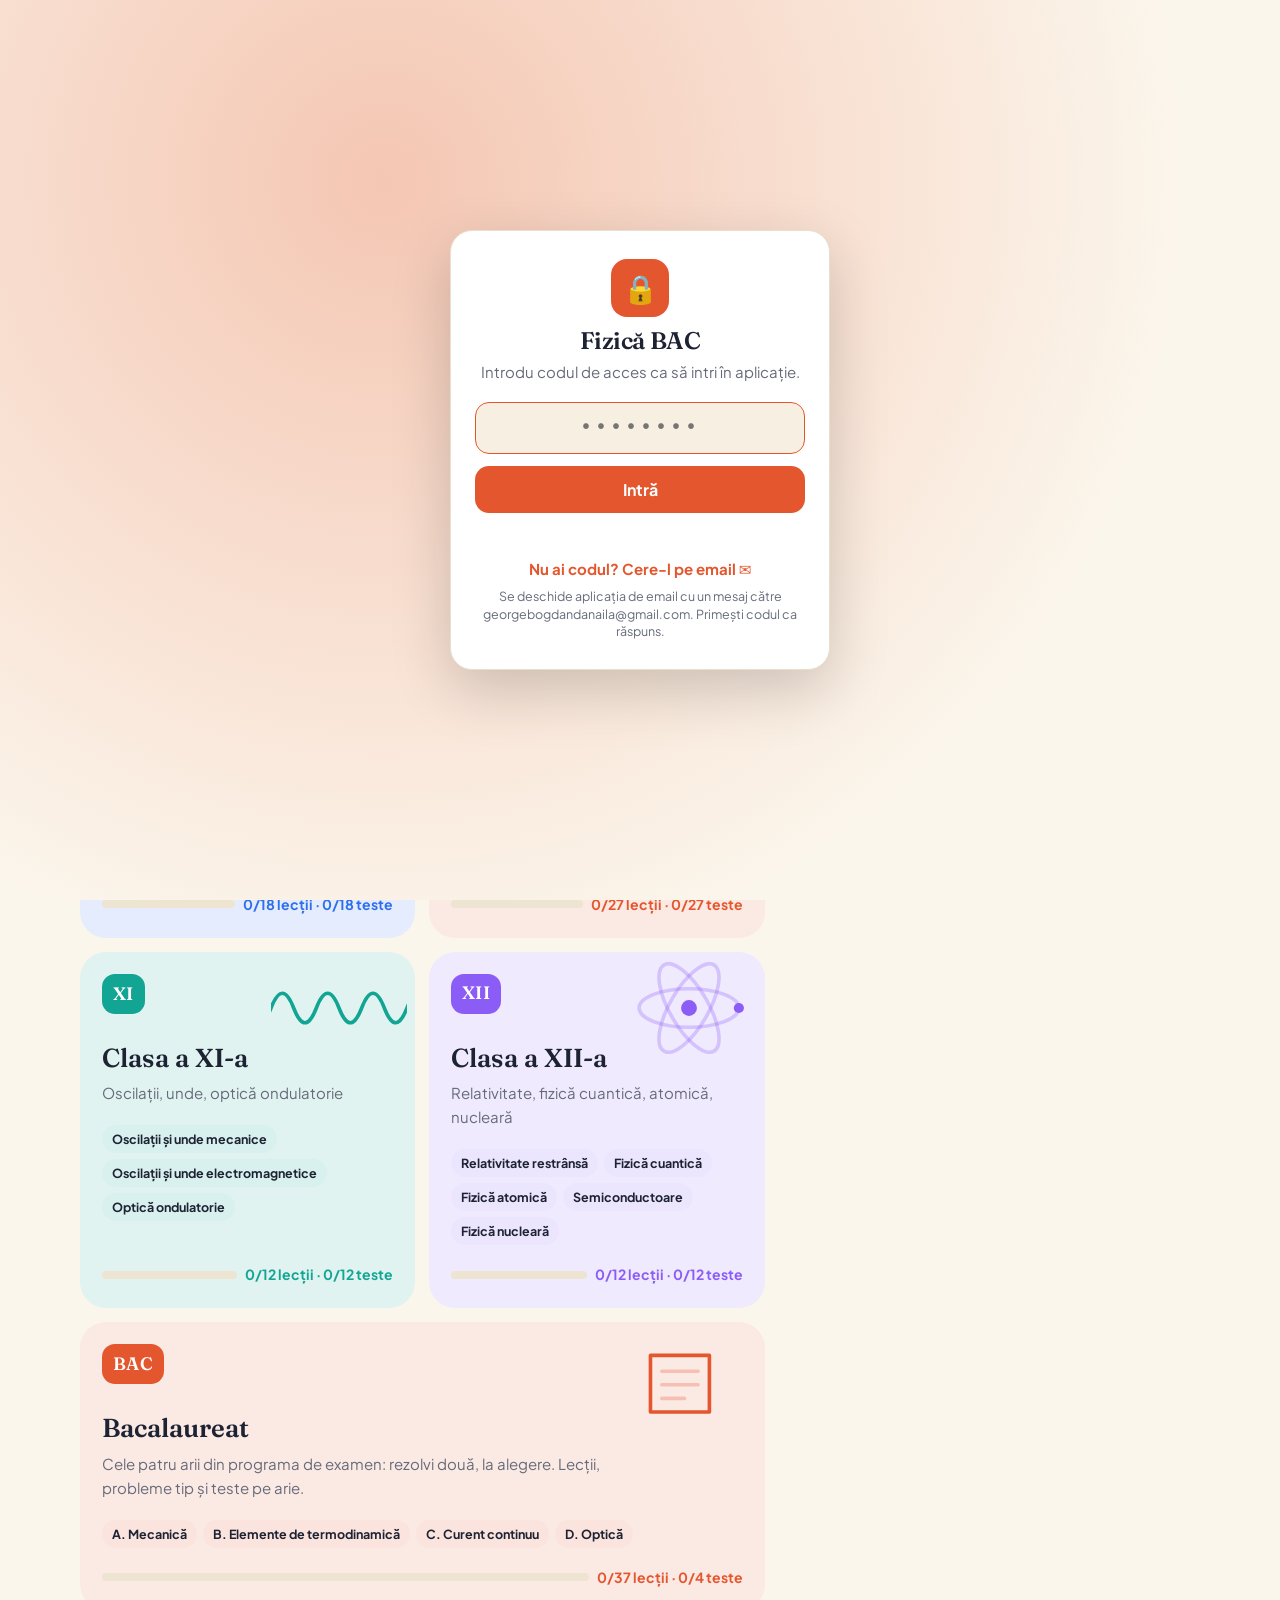
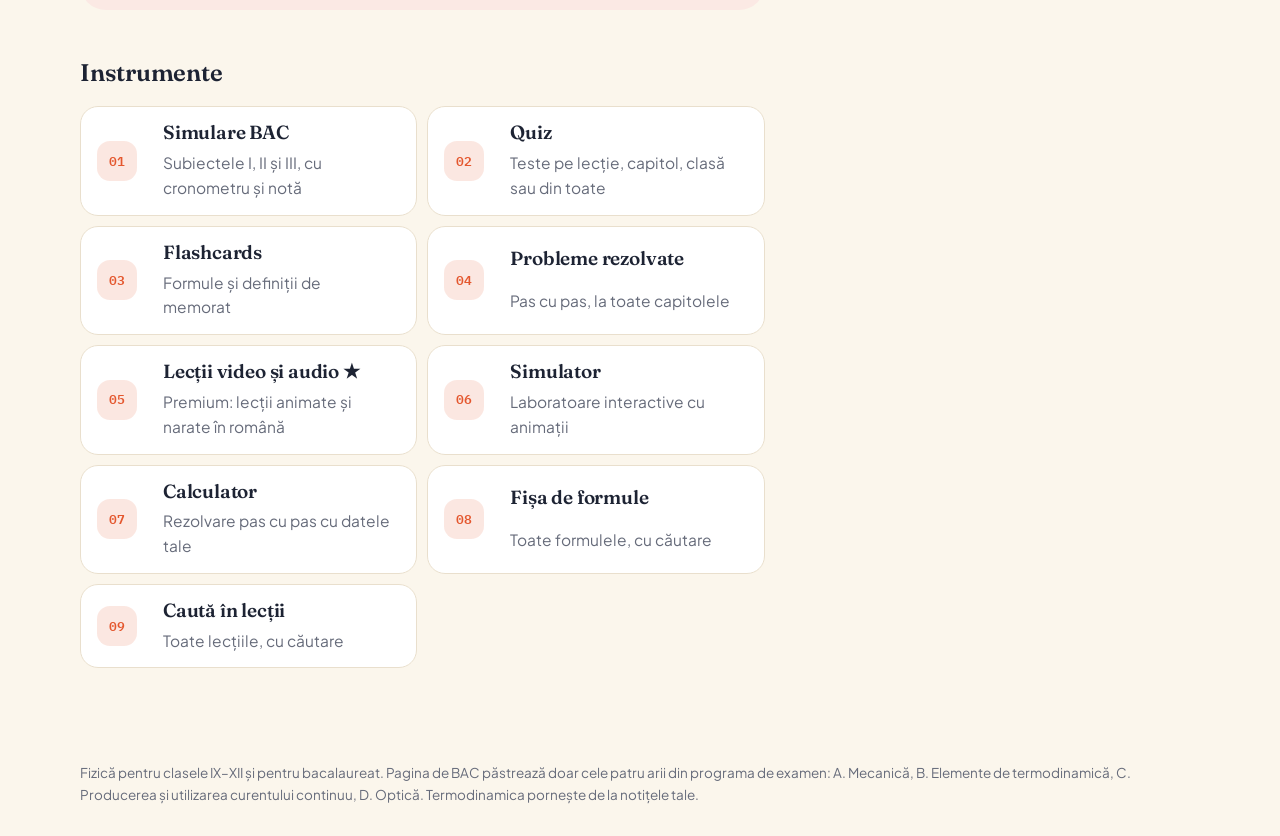
==== app/index.html @ 0dedb920 "Premium: lectii video si audio narate in romana; APK 1.1" ====
<!DOCTYPE html>
<html lang="ro">
<head>
<meta charset="utf-8">
<meta name="viewport" content="width=device-width, initial-scale=1, viewport-fit=cover">
<meta name="theme-color" content="#f4efe2">
<meta name="format-detection" content="telephone=no">
<meta name="apple-mobile-web-app-capable" content="yes">
<meta name="mobile-web-app-capable" content="yes">
<meta name="apple-mobile-web-app-title" content="Fizică BAC">
<meta name="apple-mobile-web-app-status-bar-style" content="black-translucent">
<title>Fizică BAC</title>
<link rel="manifest" href="manifest.webmanifest">
<link rel="icon" type="image/png" sizes="32x32" href="icons/favicon-32.png">
<link rel="apple-touch-icon" href="icons/apple-touch-icon.png">
<!-- fonturile sunt incluse local (www/fonts), ca aplicația să meargă și fără internet -->
<link href="fonts/fonts.css" rel="stylesheet">
<style>
/* Caiet de laborator: hârtie milimetrică discretă, cerneală albastră, pix roșu pentru ce trebuie reținut.
   Bară de sus cu meniuri derulante; pe telefon, meniu pliabil. Conținut pe o coloană lată, cu cuprins lateral la lecții. */
:root{
  --paper:#f4f6fa; --sheet:#ffffff; --sheet2:#f8fafc; --grid:#e3e9f2; --ink:#111c33; --muted:#566480;
  --accent:#1d4fd8; --accent-ink:#ffffff; --pen:#c4372c; --good:#18805a; --warn:#a86a12; --line:#d3dbe8;
  --c1:#1d4fd8; --c2:#d9782b; --c3:#18805a; --c4:#8a3ffc;
  --shadow:0 1px 2px rgba(17,28,51,.06),0 8px 24px rgba(17,28,51,.08);
  --display:"Bricolage Grotesque","Segoe UI",system-ui,sans-serif;
  --body:"Source Sans 3","Segoe UI",system-ui,-apple-system,sans-serif;
  --mono:"JetBrains Mono",ui-monospace,"Cascadia Mono",Menlo,Consolas,monospace;
  color-scheme:light;
}
@media (prefers-color-scheme:dark){
  :root:not([data-theme="light"]){
    --paper:#0c1220; --sheet:#141c2e; --sheet2:#182136; --grid:#1b2539; --ink:#e6ecf7; --muted:#9aa8c2;
    --accent:#7aa2ff; --accent-ink:#0c1220; --pen:#ff7b6b; --good:#4fd39a; --warn:#f2b85c; --line:#2a3650;
    --c1:#7aa2ff; --c2:#f2a65a; --c3:#4fd39a; --c4:#b892ff; --shadow:0 1px 2px rgba(0,0,0,.4),0 10px 30px rgba(0,0,0,.35); color-scheme:dark;
  }
}
:root[data-theme="dark"]{
  --paper:#0c1220; --sheet:#141c2e; --sheet2:#182136; --grid:#1b2539; --ink:#e6ecf7; --muted:#9aa8c2;
  --accent:#7aa2ff; --accent-ink:#0c1220; --pen:#ff7b6b; --good:#4fd39a; --warn:#f2b85c; --line:#2a3650;
  --c1:#7aa2ff; --c2:#f2a65a; --c3:#4fd39a; --c4:#b892ff; --shadow:0 1px 2px rgba(0,0,0,.4),0 10px 30px rgba(0,0,0,.35); color-scheme:dark;
}
*{box-sizing:border-box}
html,body{margin:0}
body{background-color:var(--paper);background-image:linear-gradient(var(--grid) 1px,transparent 1px),linear-gradient(90deg,var(--grid) 1px,transparent 1px);background-size:28px 28px;background-attachment:fixed;color:var(--ink);font-family:var(--body);font-size:16.5px;line-height:1.6;min-height:100vh}
a{color:var(--accent)}
:focus-visible{outline:2px solid var(--pen);outline-offset:2px;border-radius:6px}
#view:focus,#view:focus-visible{outline:none}

/* ---------- bara de sus ---------- */
.topbar{position:sticky;top:0;z-index:50;background:color-mix(in srgb,var(--sheet) 88%,transparent);backdrop-filter:saturate(1.4) blur(10px);-webkit-backdrop-filter:saturate(1.4) blur(10px);border-bottom:1px solid var(--line)}
.bar{max-width:1200px;margin:0 auto;padding:0 20px;height:62px;display:flex;align-items:center;gap:18px}
.logo{display:flex;align-items:center;gap:10px;text-decoration:none;color:var(--ink);font-family:var(--display);font-weight:800;font-size:19px;white-space:nowrap}
.logo .mark{width:34px;height:34px;border-radius:9px;background:var(--accent);color:var(--accent-ink);display:grid;place-items:center;font-family:var(--mono);font-weight:600;font-size:14px}
.menu{display:flex;align-items:center;gap:2px;margin-left:8px}
.menu > a,.menu > .dd > button{font:inherit;font-weight:600;font-size:15.5px;color:var(--ink);background:none;border:0;padding:8px 12px;border-radius:8px;cursor:pointer;text-decoration:none;display:flex;align-items:center;gap:6px}
.menu > a:hover,.menu > .dd > button:hover,.menu > .dd > button[aria-expanded="true"]{background:var(--sheet2)}
.menu > a[aria-current="page"],.menu > .dd.on > button{color:var(--accent)}
.caret{width:9px;height:9px;border-right:2px solid currentColor;border-bottom:2px solid currentColor;transform:rotate(45deg) translateY(-2px);transition:transform .15s}
button[aria-expanded="true"] .caret{transform:rotate(-135deg) translate(-2px,0)}
.dd{position:relative}
.panel{position:absolute;top:calc(100% + 8px);left:0;background:var(--sheet);border:1px solid var(--line);border-radius:14px;box-shadow:var(--shadow);padding:14px;min-width:300px;display:none}
.dd.open .panel{display:block}
.panel.mega{width:min(880px,92vw);display:none;grid-template-columns:repeat(4,1fr);gap:16px;left:-120px}
.dd.open .panel.mega{display:grid}
.panel h5{font-family:var(--display);font-size:12px;letter-spacing:.08em;text-transform:uppercase;color:var(--muted);margin:2px 8px 6px}
.panel a{display:grid;grid-template-columns:28px 1fr;gap:8px;align-items:start;padding:7px 8px;border-radius:9px;text-decoration:none;color:var(--ink)}
.panel a:hover,.panel a:focus-visible{background:var(--sheet2)}
.panel a .n{font-family:var(--mono);font-size:12.5px;color:var(--pen);font-weight:600;padding-top:2px}
.panel a b{display:block;font-weight:600;font-size:15px;line-height:1.3}
.panel a small{display:block;color:var(--muted);font-size:13px;line-height:1.35}
.panel a.done .n::after{content:" ✓";color:var(--good)}
.spacer{flex:1}
.iconbtn{font:inherit;width:38px;height:38px;border-radius:9px;border:1px solid var(--line);background:var(--sheet);color:var(--ink);cursor:pointer;display:grid;place-items:center}
.iconbtn svg{width:18px;height:18px}
.burger{display:none}
.mnav{display:none}
@media (max-width:900px){
  .menu{display:none}
  .burger{display:grid}
  .mnav{display:none;border-top:1px solid var(--line);max-height:calc(100vh - 62px);overflow:auto;padding:8px 16px 18px;background:var(--sheet)}
  .mnav.open{display:block}
  .mnav details{border-bottom:1px solid var(--line)}
  .mnav summary{list-style:none;cursor:pointer;font-weight:700;font-family:var(--display);padding:12px 4px;display:flex;justify-content:space-between;align-items:center}
  .mnav summary::-webkit-details-marker{display:none}
  .mnav details[open] summary .caret{transform:rotate(-135deg)}
  .mnav a{display:block;padding:8px 10px;text-decoration:none;color:var(--ink);border-radius:8px}
  .mnav a .n{font-family:var(--mono);color:var(--pen);font-size:13px;margin-right:6px}
  .mnav > a{font-weight:700;font-family:var(--display);padding:12px 4px;border-bottom:1px solid var(--line);border-radius:0}
}

/* ---------- pagină ---------- */
main{max-width:1200px;margin:0 auto;padding:28px 20px 80px}
h1{font-family:var(--display);font-weight:800;font-size:clamp(28px,4vw,40px);line-height:1.1;margin:0 0 8px;letter-spacing:-.015em;text-wrap:balance}
h2{font-family:var(--display);font-weight:700;font-size:22px;margin:0 0 12px;text-wrap:balance}
h3{font-family:var(--display);font-weight:700;font-size:18px;margin:22px 0 8px}
.lead{color:var(--muted);margin:0 0 22px;max-width:70ch;font-size:17.5px}
.crumbs{font-size:14px;color:var(--muted);margin-bottom:10px;display:flex;gap:6px;flex-wrap:wrap}
.crumbs a{color:var(--muted)}
.sheet{background:var(--sheet);border:1px solid var(--line);border-radius:16px;padding:22px;box-shadow:0 1px 2px rgba(17,28,51,.04)}
.stack{display:grid;gap:16px}
.badge{display:inline-block;align-self:flex-start;width:fit-content;font-size:12px;font-weight:700;letter-spacing:.04em;padding:2px 9px;border-radius:99px;background:color-mix(in srgb,var(--accent) 13%,transparent);color:var(--accent);text-decoration:none}
.badge.extra{background:color-mix(in srgb,var(--c4) 15%,transparent);color:var(--c4)}
.badge.good{background:color-mix(in srgb,var(--good) 15%,transparent);color:var(--good)}

/* acasă */
.hero{display:grid;grid-template-columns:1.4fr 1fr;gap:20px;align-items:stretch;margin-bottom:28px}
@media (max-width:820px){.hero{grid-template-columns:1fr}}
.hero .sheet{display:flex;flex-direction:column;gap:14px;justify-content:center}
.ring{display:flex;align-items:center;gap:18px}
.ring svg{width:96px;height:96px;flex:none}
.kpis{display:grid;grid-template-columns:repeat(2,1fr);gap:10px}
.kpi{background:var(--sheet2);border:1px solid var(--line);border-radius:12px;padding:10px 12px}
.kpi .k{font-size:13px;color:var(--muted)}
.kpi .v{font-family:var(--mono);font-size:22px;font-weight:600;font-variant-numeric:tabular-nums}
.group{margin-bottom:26px}
.group-h{display:flex;align-items:baseline;gap:10px;margin-bottom:10px}
.group-h h2{margin:0}
.group-h span{color:var(--muted);font-size:14px}
.cards{display:grid;grid-template-columns:repeat(auto-fill,minmax(250px,1fr));gap:12px}
.ch{display:flex;flex-direction:column;gap:6px;text-decoration:none;color:var(--ink);background:var(--sheet);border:1px solid var(--line);border-radius:14px;padding:16px;position:relative;transition:transform .12s,box-shadow .12s,border-color .12s}
.ch:hover{transform:translateY(-2px);box-shadow:var(--shadow);border-color:var(--accent)}
.ch .num{font-family:var(--mono);font-size:13px;color:var(--pen);font-weight:600;display:flex;justify-content:space-between;align-items:center}
.ch .t{font-family:var(--display);font-weight:700;font-size:18px;line-height:1.25}
.ch .d{font-size:14.5px;color:var(--muted)}
.ch .foot{margin-top:auto;display:flex;align-items:center;gap:8px;padding-top:6px}
.meter{flex:1;height:6px;background:var(--sheet2);border-radius:99px;overflow:hidden;border:1px solid var(--line)}
.meter i{display:block;height:100%;background:var(--good);border-radius:99px}
@media (prefers-reduced-motion:reduce){.ch{transition:none}.ch:hover{transform:none}}

/* lecție */
.lessonwrap{display:grid;grid-template-columns:250px 1fr;gap:24px;align-items:start}
@media (max-width:1000px){.lessonwrap{grid-template-columns:1fr}.toc{display:none}}
.toc{position:sticky;top:84px;background:var(--sheet);border:1px solid var(--line);border-radius:14px;padding:12px}
.toc h5{font-family:var(--display);font-size:12px;letter-spacing:.08em;text-transform:uppercase;color:var(--muted);margin:6px 8px}
.toc a{display:flex;gap:8px;padding:6px 8px;border-radius:8px;text-decoration:none;color:var(--ink);font-size:14.5px;line-height:1.35}
.toc a .n{font-family:var(--mono);font-size:12.5px;color:var(--pen);padding-top:1px;min-width:20px}
.toc a:hover{background:var(--sheet2)}
.toc a[aria-current="page"]{background:var(--accent);color:var(--accent-ink)}
.toc a[aria-current="page"] .n{color:var(--accent-ink)}
.toc a.done:not([aria-current]) .n{color:var(--good)}
.brief{border-radius:14px;padding:16px 18px;background:color-mix(in srgb,var(--accent) 7%,var(--sheet));border:1px solid color-mix(in srgb,var(--accent) 30%,var(--line))}
.brief h2{font-size:16px;margin:0 0 6px;color:var(--accent);text-transform:uppercase;letter-spacing:.06em;font-family:var(--display)}
.brief ul{margin:0;padding-left:20px}
.lesson p,.lesson li{max-width:76ch}
.lesson ul,.lesson ol{padding-left:22px;margin:6px 0}
.lesson li{margin:3px 0}
.fx{font-family:var(--mono);font-size:15px;background:var(--sheet2);border:1px solid var(--line);border-left:4px solid var(--pen);border-radius:0 10px 10px 0;padding:9px 14px;margin:10px 0;overflow-x:auto;white-space:nowrap}
.fx.big{font-size:17px;padding:13px 16px}
.keep{border:1px dashed var(--pen);border-radius:12px;padding:12px 16px;background:color-mix(in srgb,var(--pen) 6%,var(--sheet));margin:12px 0}
.keep b:first-child{color:var(--pen)}
.tw{overflow-x:auto;margin:10px 0}
table{border-collapse:collapse;width:100%;font-size:15px}
th,td{border-bottom:1px solid var(--line);padding:8px 10px;text-align:left;vertical-align:top}
thead th{font-family:var(--display);font-weight:700;font-size:13.5px;color:var(--muted);background:var(--sheet2)}
td.m{font-family:var(--mono);font-size:14px;white-space:nowrap}
.pager{display:grid;grid-template-columns:1fr auto 1fr;gap:10px;margin-top:18px;align-items:center}
.pager a{display:flex;flex-direction:column;text-decoration:none;color:var(--ink);background:var(--sheet);border:1px solid var(--line);border-radius:12px;padding:10px 14px}
.pager a:hover{border-color:var(--accent)}
.pager a small{color:var(--muted);font-size:13px}
.pager a.next{text-align:right}
@media (max-width:640px){.pager{grid-template-columns:1fr}.pager a.next{text-align:left}}

/* controale */
label{display:block;font-size:14px;color:var(--muted);margin-bottom:4px;font-weight:600}
.field{margin-bottom:12px}
select,input[type=number],input[type=search]{font:inherit;color:var(--ink);background:var(--sheet2);border:1px solid var(--line);border-radius:9px;padding:8px 11px;width:100%}
input[type=number]{font-family:var(--mono);font-size:15px}
input[type=range]{width:100%;accent-color:var(--pen)}
.row2{display:grid;grid-template-columns:1fr 1fr;gap:10px}
.seg{display:flex;flex-wrap:wrap;gap:6px;margin-bottom:14px}
.seg button{font:inherit;font-size:14px;font-weight:600;border:1px solid var(--line);background:var(--sheet2);color:var(--ink);border-radius:999px;padding:6px 13px;cursor:pointer}
.seg button:hover{border-color:var(--accent)}
.seg button[aria-pressed="true"]{border-color:var(--accent);background:var(--accent);color:var(--accent-ink)}
.btn{font:inherit;font-weight:700;border:1px solid var(--accent);background:var(--accent);color:var(--accent-ink);border-radius:10px;padding:9px 18px;cursor:pointer;text-decoration:none;display:inline-flex;align-items:center;gap:8px}
.btn.ghost{background:transparent;color:var(--accent)}
.btn:disabled{opacity:.45;cursor:default}
.actions{display:flex;flex-wrap:wrap;gap:8px;margin-top:14px}
.grid2{display:grid;grid-template-columns:320px 1fr;gap:16px;align-items:start}
@media (max-width:1000px){.grid2{grid-template-columns:1fr}}

/* grafice */
.plots{display:grid;grid-template-columns:repeat(auto-fit,minmax(230px,1fr));gap:12px}
.plot{background:var(--sheet2);border:1px solid var(--line);border-radius:12px;padding:10px}
.plot h4{font-family:var(--display);font-size:14.5px;margin:0 0 6px;font-weight:700}
.plot canvas{width:100%;display:block}
.legend{display:flex;flex-wrap:wrap;gap:14px;font-size:14px;color:var(--muted);margin-top:8px}
.legend i{display:inline-block;width:14px;height:4px;border-radius:2px;vertical-align:middle;margin-right:6px}
.results{display:grid;grid-template-columns:repeat(auto-fit,minmax(130px,1fr));gap:8px;margin-top:14px}
.tile{border:1px solid var(--line);border-radius:12px;padding:9px 12px;background:var(--sheet)}
.tile .k{font-size:13px;color:var(--muted)}
.tile .v{font-family:var(--mono);font-size:17px;font-variant-numeric:tabular-nums;font-weight:600}
.tile.hi{border-color:var(--pen);background:color-mix(in srgb,var(--pen) 6%,var(--sheet))}
.chip{display:inline-block;font-size:12px;font-weight:700;border-radius:999px;padding:1px 8px;margin-top:3px}
.chip.plus{background:color-mix(in srgb,var(--good) 18%,transparent);color:var(--good)}
.chip.minus{background:color-mix(in srgb,var(--pen) 16%,transparent);color:var(--pen)}
.chip.zero{background:color-mix(in srgb,var(--muted) 16%,transparent);color:var(--muted)}
.hint{font-size:14px;color:var(--muted);margin:8px 0 0}

/* quiz, carduri, pași */
.qtext{font-size:19px;font-weight:700;margin:6px 0 14px;line-height:1.4}
.opts{display:grid;gap:8px}
.opt{font:inherit;text-align:left;border:1px solid var(--line);background:var(--sheet2);color:var(--ink);border-radius:12px;padding:11px 14px;cursor:pointer;display:flex;gap:10px}
.opt .L{font-family:var(--mono);font-weight:600;color:var(--muted)}
.opt:hover:not(:disabled){border-color:var(--accent)}
.opt.right{border-color:var(--good);background:color-mix(in srgb,var(--good) 12%,var(--sheet))}
.opt.wrong{border-color:var(--pen);background:color-mix(in srgb,var(--pen) 10%,var(--sheet))}
.opt:disabled{cursor:default}
.explain{margin-top:12px;padding:11px 14px;border-radius:12px;background:var(--sheet2);border:1px dashed var(--line)}
.top{display:flex;flex-wrap:wrap;justify-content:space-between;align-items:center;gap:8px;margin-bottom:10px}
.mono{font-family:var(--mono);font-size:14px;color:var(--muted)}
.card{perspective:1400px;cursor:pointer;max-width:640px}
.card-in{position:relative;min-height:260px;transition:transform .5s;transform-style:preserve-3d}
.card.flip .card-in{transform:rotateY(180deg)}
.face{position:absolute;inset:0;backface-visibility:hidden;-webkit-backface-visibility:hidden;border:1px solid var(--line);border-radius:16px;padding:26px;display:flex;flex-direction:column;justify-content:center;gap:12px;background:var(--sheet2)}
.face.back{transform:rotateY(180deg);background:var(--sheet);border:2px solid var(--pen)}
.face .tagl{font-size:12px;text-transform:uppercase;letter-spacing:.08em;color:var(--muted);font-weight:700}
.face .big{font-size:22px;font-weight:700;line-height:1.35}
@media (prefers-reduced-motion:reduce){.card-in{transition:none}}
.steps{display:grid;gap:8px}
.step{display:grid;grid-template-columns:30px 1fr;gap:10px;padding:11px 14px;border:1px solid var(--line);border-radius:12px;background:var(--sheet2)}
.step .n{font-family:var(--mono);font-weight:600;color:var(--pen)}
.step .f{font-family:var(--mono);font-size:14px;overflow-x:auto}
.step .r{font-family:var(--mono);font-weight:600;font-variant-numeric:tabular-nums;color:var(--ink)}
.step .what{font-size:14px;color:var(--muted);font-weight:600}
.data{font-family:var(--mono);font-size:14.5px;background:var(--sheet2);border:1px solid var(--line);border-radius:10px;padding:10px 12px}
.empty{color:var(--muted);font-style:italic}
mark{background:color-mix(in srgb,var(--warn) 32%,transparent);color:inherit;border-radius:3px}
.note{font-size:13.5px;color:var(--muted)}
footer{max-width:1200px;margin:0 auto;padding:0 20px 30px;color:var(--muted);font-size:13.5px}
.stack>*,.lessonwrap>*,.grid2>*,.hero>*{min-width:0}
.subjects{display:grid;grid-template-columns:repeat(auto-fit,minmax(230px,1fr));gap:14px;margin-bottom:30px}
.subj{display:flex;flex-direction:column;gap:8px;text-decoration:none;color:var(--ink);background:var(--sheet);border:1px solid var(--line);border-top:5px solid var(--sc);border-radius:16px;padding:18px;transition:transform .12s,box-shadow .12s}
.subj:hover{transform:translateY(-2px);box-shadow:var(--shadow)}
.subj .let{width:38px;height:38px;border-radius:10px;background:var(--sc);color:var(--sheet);display:grid;place-items:center;font-family:var(--display);font-weight:800;font-size:18px}
.subj .t{font-family:var(--display);font-weight:800;font-size:22px;line-height:1.15}
.subj .d{color:var(--muted);font-size:15px}
.subj .foot{display:flex;align-items:center;gap:8px;margin-top:auto;padding-top:6px}
@media (prefers-reduced-motion:reduce){.subj{transition:none}.subj:hover{transform:none}}
.seg a{font-size:14px;font-weight:600;border:1px solid var(--line);background:var(--sheet2);color:var(--ink);border-radius:999px;padding:6px 13px;text-decoration:none}
.seg a:hover{border-color:var(--accent)}
.seg a[aria-current="page"]{border-color:var(--accent);background:var(--accent);color:var(--accent-ink)}
.panel.mega{position:fixed;top:66px;left:50%;transform:translateX(-50%);width:min(1060px,94vw);max-height:calc(100vh - 84px);overflow:auto}
.panel.mega a{padding:5px 8px}
.panel.mega a b{font-size:14px}
.panel h5 a{display:inline;padding:0;color:inherit;text-decoration:none}
.panel h5 a:hover{background:none;text-decoration:underline}
.panel a.done .n::after{content:""}
.panel a.done .n{color:var(--good)}
.plots:empty{display:none}
.tile .v.txt{font-family:var(--body);font-size:15px}
/* ===== Redesign: manual de fizică pe hârtie milimetrică ===== */
:root{--paper:#f4efe2;--sheet:#fbf8ef;--sheet2:#f0ead9;--grid:#e6dfcc;--grid2:#d8ceb4;--ink:#1c2230;--muted:#5f5b52;--accent:#cf3f1b;--accent-ink:#fffaf0;--pen:#cf3f1b;--good:#3d6b4f;--warn:#9a6a14;--line:#b9b09a;--c1:#1f3a5f;--c2:#cf3f1b;--c3:#3d6b4f;--c4:#5b4a78;--shadow:none;
 --display:"Fraunces",Georgia,"Times New Roman",serif;--body:"Source Serif 4",Georgia,"Times New Roman",serif;--mono:"IBM Plex Mono",ui-monospace,Menlo,Consolas,monospace;color-scheme:light}
@media (prefers-color-scheme:dark){:root:not([data-theme="light"]){--paper:#1a1916;--sheet:#211f1b;--sheet2:#2a2721;--grid:#24221d;--grid2:#33302a;--ink:#ece5d3;--muted:#a8a192;--accent:#ff6b3d;--accent-ink:#1a1916;--pen:#ff6b3d;--good:#8fc0a0;--warn:#e0b25a;--line:#4d493f;--c1:#9db8dc;--c2:#ff6b3d;--c3:#8fc0a0;--c4:#b9a6d6;--shadow:none;color-scheme:dark}}
:root[data-theme="dark"]{--paper:#1a1916;--sheet:#211f1b;--sheet2:#2a2721;--grid:#24221d;--grid2:#33302a;--ink:#ece5d3;--muted:#a8a192;--accent:#ff6b3d;--accent-ink:#1a1916;--pen:#ff6b3d;--good:#8fc0a0;--warn:#e0b25a;--line:#4d493f;--c1:#9db8dc;--c2:#ff6b3d;--c3:#8fc0a0;--c4:#b9a6d6;--shadow:none;color-scheme:dark}
body{font-size:17.5px;line-height:1.55;background-image:linear-gradient(var(--grid2) 1px,transparent 1px),linear-gradient(90deg,var(--grid2) 1px,transparent 1px),linear-gradient(var(--grid) 1px,transparent 1px),linear-gradient(90deg,var(--grid) 1px,transparent 1px);background-size:40px 40px,40px 40px,8px 8px,8px 8px}
:focus-visible{outline:2px solid var(--accent);border-radius:0}
.topbar{background:var(--paper);backdrop-filter:none;-webkit-backdrop-filter:none;border-bottom:3px double var(--ink)}
.bar{max-width:1160px;padding:0 24px}
.logo{font-weight:600;font-size:20px;letter-spacing:-.01em}
.logo .mark{border-radius:0;background:var(--ink);color:var(--paper);font-family:var(--mono);width:30px;height:30px}
.menu > a,.menu > .dd > button{border-radius:0;font-family:var(--body);font-weight:600;font-size:16px;padding:8px 10px}
.menu > a:hover,.menu > .dd > button:hover,.menu > .dd > button[aria-expanded="true"]{background:none;text-decoration:underline;text-underline-offset:6px}
.menu > a[aria-current="page"],.menu > .dd.on > button{color:var(--ink);text-decoration:underline;text-decoration-thickness:2px;text-decoration-color:var(--accent);text-underline-offset:6px}
.panel{border-radius:0;border:1px solid var(--ink);box-shadow:5px 5px 0 var(--grid2);background:var(--sheet)}
.panel h5{font-family:var(--mono);font-weight:500;border-bottom:1px solid var(--ink);padding-bottom:6px;margin:2px 4px 6px}
.panel a{border-radius:0}.panel a:hover,.panel a:focus-visible{background:var(--sheet2)}
.panel a .n{color:var(--muted);font-weight:400}
.iconbtn{border-radius:0;border-color:var(--ink);background:none}
.mnav{background:var(--paper)}.mnav a{border-radius:0}
main{max-width:1160px;padding:40px 24px 88px}
h1{font-weight:600;letter-spacing:-.02em;font-size:clamp(32px,4.6vw,52px);line-height:1.02;margin-bottom:12px}
h2{font-weight:600;font-size:23px;letter-spacing:-.01em}
h3{font-family:var(--body);font-style:italic;font-weight:600;font-size:19px;margin-top:26px}
.lead{font-size:19px;max-width:58ch;color:var(--muted)}
.crumbs{font-family:var(--mono);font-size:12px;text-transform:uppercase;letter-spacing:.06em}
.sheet{border-radius:0;border:1px solid var(--line);border-top:2px solid var(--ink);box-shadow:none;padding:22px 24px}
.badge{border-radius:0;background:none;border:1px solid currentColor;color:var(--muted);font-family:var(--mono);font-size:10.5px;font-weight:500;text-transform:uppercase;letter-spacing:.06em;padding:1px 6px}
.badge.extra{background:none;color:var(--muted)}.badge.good{background:none;color:var(--good)}
/* formule: elementul principal */
.fx{background:none;border:0;border-radius:0;padding:8px 52px 8px 0;margin:12px 0;font-size:19px;color:var(--ink);position:relative}
.fx.big{font-size:clamp(19px,2.5vw,25px);padding:14px 52px 14px 0;font-weight:500}
.lesson{counter-reset:eq}
.lesson .fx::after{counter-increment:eq;content:"(" counter(eq) ")";position:absolute;right:0;top:50%;transform:translateY(-50%);font-size:13px;color:var(--muted);font-weight:400;background:var(--sheet);padding-left:10px}
.lesson li .fx{padding-right:0}.lesson li .fx::after{content:none;counter-increment:none}
.lesson p,.lesson li{max-width:66ch}
.keep{border:0;border-left:3px solid var(--accent);border-radius:0;background:none;padding:4px 0 4px 18px;margin:18px 0}
.brief{border-radius:0;background:none;border:0;border-top:1px solid var(--ink);border-bottom:1px solid var(--ink);padding:14px 0}
.brief h2{color:var(--muted);font-family:var(--mono);font-size:12px;font-weight:500}
table{font-size:16px}thead th{background:none;font-family:var(--mono);font-weight:500;font-size:12px;text-transform:uppercase;letter-spacing:.05em;border-bottom:1.5px solid var(--ink)}
td.m{font-size:14.5px}
/* liste ca un cuprins */
.cards{display:block;max-width:900px;border-top:1px solid var(--ink)}
.ch{display:grid;grid-template-columns:56px 1fr auto;column-gap:10px;align-items:baseline;border:0;border-bottom:1px solid var(--line);border-radius:0;background:none;padding:12px 6px;transition:none}
.ch:hover{transform:none;box-shadow:none;border-color:var(--line);background:var(--sheet)}
.ch:hover .t{text-decoration:underline;text-decoration-color:var(--accent);text-decoration-thickness:2px;text-underline-offset:5px}
.ch .no{font-family:var(--mono);font-size:13px;color:var(--muted);grid-row:1/3}
.ch .t{grid-column:2;font-size:20px;font-weight:600;letter-spacing:-.01em}
.ch .d{grid-column:2;font-size:15.5px}
.ch .st{grid-column:3;grid-row:1/3;align-self:center;display:flex;gap:8px;align-items:center;font-family:var(--mono);font-size:12px;color:var(--muted);text-align:right}
@media (max-width:620px){.ch{grid-template-columns:40px 1fr}.ch .st{grid-column:2;grid-row:auto;margin-top:4px}}
.group-h{border-bottom:0;margin-bottom:8px}.group-h span{font-family:var(--mono);font-size:12.5px}
.meter{border-radius:0;height:5px;border:0;background:var(--grid2);min-width:60px}.meter i{border-radius:0;background:var(--ink)}
/* prima pagină */
.front{display:grid;grid-template-columns:minmax(0,1.75fr) minmax(0,1fr);column-gap:64px;align-items:start}
@media (max-width:900px){.front{grid-template-columns:1fr}.front-side{margin-top:40px!important;position:static!important}}
.over{font-family:var(--mono);font-size:12.5px;text-transform:uppercase;letter-spacing:.1em;color:var(--muted);margin:0 0 14px}
.title{font-size:clamp(44px,7.4vw,88px);line-height:.94;font-weight:600;letter-spacing:-.03em;margin:0 0 20px;max-width:10ch}
.title em{font-style:italic;font-weight:400}
.rule{font-family:var(--mono);font-size:12.5px;font-weight:500;text-transform:uppercase;letter-spacing:.1em;color:var(--muted);border-bottom:2px solid var(--ink);padding-bottom:6px;margin:44px 0 0}
.contents{list-style:none;margin:0;padding:0}
.contents a{display:grid;grid-template-columns:44px auto 1fr auto;column-gap:10px;align-items:baseline;padding:14px 4px 12px;border-bottom:1px solid var(--line);text-decoration:none;color:var(--ink)}
.contents a:hover{background:var(--sheet)}.contents a:hover .nm{text-decoration:underline;text-decoration-color:var(--accent);text-decoration-thickness:2px;text-underline-offset:6px}
.contents .let{font-family:var(--mono);font-size:15px;color:var(--muted)}
.contents .nm{font-family:var(--display);font-size:clamp(24px,3.2vw,34px);font-weight:600;letter-spacing:-.02em;line-height:1.1}
.contents .dots{border-bottom:2px dotted var(--line);transform:translateY(-6px);min-width:16px}
.contents .meta{font-family:var(--mono);font-size:13px;color:var(--muted);white-space:nowrap}
.contents .sub{grid-column:2/5;color:var(--muted);font-size:16px}
@media (max-width:560px){.contents a{grid-template-columns:30px 1fr}.contents .dots{display:none}.contents .meta{grid-column:2}.contents .sub{grid-column:2}}
.front-side{margin-top:96px;position:sticky;top:92px}
.daily{border-top:2px solid var(--ink);padding-top:12px}
.daily .f{font-family:var(--mono);font-size:clamp(20px,2.2vw,26px);font-weight:500;line-height:1.35;margin:10px 0 8px;overflow-wrap:anywhere}
.daily a{color:var(--muted);font-size:15px}
.ptable{margin-top:36px;font-size:15px}.ptable td,.ptable th{padding:6px 4px}.ptable td:not(:first-child),.ptable th:not(:first-child){text-align:right;font-family:var(--mono);font-size:13.5px}
/* instrumente */
label{font-family:var(--body);font-size:15px;font-weight:600;color:var(--ink)}
select,input[type=number],input[type=search]{border-radius:0;border:0;border-bottom:1.5px solid var(--ink);background:transparent;padding:6px 2px}
.btn{border-radius:0;font-family:var(--mono);font-size:13px;font-weight:500;text-transform:uppercase;letter-spacing:.06em;padding:10px 16px;box-shadow:3px 3px 0 var(--ink)}
.btn:active{transform:translate(2px,2px);box-shadow:1px 1px 0 var(--ink)}
.btn.ghost{box-shadow:none;border-color:var(--ink);color:var(--ink)}.btn.ghost:hover{background:var(--sheet2)}
.seg{gap:0}.seg button,.seg a{border-radius:0;font-family:var(--mono);font-size:12.5px;font-weight:500;border-color:var(--ink);background:none;margin:0 -1px -1px 0;padding:7px 12px}
.seg button:hover,.seg a:hover{background:var(--sheet2)}
.seg button[aria-pressed="true"],.seg a[aria-current="page"]{background:var(--ink);color:var(--paper);border-color:var(--ink)}
.inst-h{display:flex;justify-content:space-between;align-items:baseline;gap:10px}
.inst-h output{font-family:var(--mono);font-size:17px;font-weight:600;color:var(--ink);white-space:nowrap}
.inst-s{display:flex;justify-content:space-between;font-family:var(--mono);font-size:11px;color:var(--muted);margin-top:2px}
.field .mono{color:var(--ink);font-size:15px;font-weight:500}
input[type=range]{-webkit-appearance:none;appearance:none;width:100%;height:30px;margin:2px 0 0;background:linear-gradient(var(--ink),var(--ink)) 0 100%/100% 1.5px no-repeat,repeating-linear-gradient(90deg,var(--ink) 0 1px,transparent 1px 10%) 0 100%/100% 9px no-repeat,repeating-linear-gradient(90deg,var(--muted) 0 1px,transparent 1px 2%) 0 100%/100% 5px no-repeat;cursor:ew-resize}
input[type=range]::-webkit-slider-runnable-track{background:none;height:30px}
input[type=range]::-moz-range-track{background:none;height:30px}
input[type=range]::-webkit-slider-thumb{-webkit-appearance:none;appearance:none;width:14px;height:26px;margin-top:2px;background:var(--accent);border:0;border-radius:0;clip-path:polygon(0 0,100% 0,100% 62%,50% 100%,0 62%)}
input[type=range]::-moz-range-thumb{width:14px;height:26px;background:var(--accent);border:0;border-radius:0;clip-path:polygon(0 0,100% 0,100% 62%,50% 100%,0 62%)}
.plot{border-radius:0;background:var(--sheet);border:1px solid var(--line);padding:12px}
.plot h4{font-family:var(--body);font-style:italic;font-weight:600;font-size:15.5px}
.legend{font-family:var(--mono);font-size:12.5px}.legend i{height:2px}
.results{gap:14px 0;margin-top:18px}
.tile{border-radius:0;border:0;border-left:1px solid var(--line);background:none;padding:2px 14px}
.tile .k{font-size:13.5px}.tile .v{font-size:19px}
.tile.hi{border-left:3px solid var(--accent);background:none}.tile.hi .v{color:var(--accent)}
.chip{border-radius:0;font-family:var(--mono);font-weight:500;background:none!important;padding:0}
.hint{font-size:15px;font-style:italic}
.note{font-size:14px}
/* exersare */
.qtext{font-family:var(--display);font-size:24px;font-weight:600;line-height:1.25;letter-spacing:-.01em}
.opt{border-radius:0;background:none;border:0;border-bottom:1px solid var(--line);padding:12px 6px}
.opt:hover:not(:disabled){background:var(--sheet2)}
.opt.right{background:none;border-bottom:2px solid var(--good);color:var(--good);font-weight:600}
.opt.wrong{background:none;border-bottom:2px solid var(--accent);text-decoration:line-through;text-decoration-color:var(--accent)}
.explain{border-radius:0;background:none;border:0;border-left:3px solid var(--ink);padding:4px 0 4px 16px}
.face{border-radius:2px;border:1px solid var(--ink);background:var(--sheet)}.face.back{border:1px solid var(--ink);box-shadow:5px 5px 0 var(--accent)}
.face .big{font-family:var(--display)}
.step{border-radius:0;background:none;border:0;border-bottom:1px solid var(--line);padding:12px 2px}
.step .n{color:var(--muted)}.step .f{font-size:15.5px}.step .r{color:var(--accent);font-size:17px;margin-top:2px}
.data{border-radius:0;background:none;border:0;border-left:1px solid var(--ink);padding:2px 0 2px 14px}
.toc{border-radius:0;border:0;border-left:1px solid var(--ink);background:none;padding:0 0 0 10px}
.toc h5{font-family:var(--mono);font-weight:500}.toc a{border-radius:0}
.toc a[aria-current="page"]{background:var(--ink);color:var(--paper)}.toc a[aria-current="page"] .n{color:var(--paper)}
.toc a .n{color:var(--muted)}
.pager a{border-radius:0;background:none;border-color:var(--ink)}
footer{max-width:1160px;font-family:var(--mono);font-size:12px;border-top:1px solid var(--line);padding-top:14px}
/* ===== v3: viu, colorat pe materii, cu mișcare ===== */
:root{--paper:#fbf6ec;--sheet:#ffffff;--sheet2:#f6efe2;--grid:#efe6d6;--grid2:#eee4d2;--ink:#1d2333;--muted:#666b7a;--line:#e9dfcd;--accent:#e4572e;--accent-ink:#ffffff;--pen:#e4572e;--good:#1f9d6b;--warn:#b7791f;--c1:#2f6fed;--c2:#e4572e;--c3:#12a594;--c4:#8b5cf6;--amber:#d9930d;
 --shadow:0 2px 0 rgba(29,35,51,.03),0 14px 34px rgba(29,35,51,.08);--body:"Plus Jakarta Sans","Segoe UI",system-ui,-apple-system,sans-serif;color-scheme:light}
@media (prefers-color-scheme:dark){:root:not([data-theme="light"]){--paper:#14151b;--sheet:#1d1f28;--sheet2:#272a36;--grid:#22242e;--grid2:#2c2f3c;--ink:#f1ede4;--muted:#a3a7b5;--line:#323645;--accent:#ff7a52;--accent-ink:#14151b;--pen:#ff7a52;--good:#4ed6a0;--warn:#f0c060;--c1:#7aa7ff;--c2:#ff7a52;--c3:#4fd1c1;--c4:#b79bff;--amber:#f2c14e;--shadow:0 2px 0 rgba(0,0,0,.25),0 16px 36px rgba(0,0,0,.35);color-scheme:dark}}
:root[data-theme="dark"]{--paper:#14151b;--sheet:#1d1f28;--sheet2:#272a36;--grid:#22242e;--grid2:#2c2f3c;--ink:#f1ede4;--muted:#a3a7b5;--line:#323645;--accent:#ff7a52;--accent-ink:#14151b;--pen:#ff7a52;--good:#4ed6a0;--warn:#f0c060;--c1:#7aa7ff;--c2:#ff7a52;--c3:#4fd1c1;--c4:#b79bff;--amber:#f2c14e;--shadow:0 2px 0 rgba(0,0,0,.25),0 16px 36px rgba(0,0,0,.35);color-scheme:dark}
:root[data-theme="ocean"]{--paper:#eef6fb;--sheet:#ffffff;--sheet2:#e3f0f8;--grid:#d9e9f3;--grid2:#cfe2ee;--ink:#0f2a3d;--muted:#567086;--line:#cfe0ec;--accent:#0a84c6;--accent-ink:#ffffff;--pen:#0a84c6;--good:#138a63;--warn:#b7791f;--c1:#0a84c6;--c2:#f0643a;--c3:#10a39a;--c4:#7c5cf0;--amber:#d9930d;--shadow:0 2px 0 rgba(20,30,50,.03),0 14px 34px rgba(20,30,50,.08);color-scheme:light}
:root[data-theme="padure"]{--paper:#f1f6ee;--sheet:#ffffff;--sheet2:#e6efe0;--grid:#dde8d5;--grid2:#d2e0c9;--ink:#1b2a1e;--muted:#5d6f5f;--line:#d6e3cd;--accent:#2e8b57;--accent-ink:#ffffff;--pen:#2e8b57;--good:#1f8a52;--warn:#b7791f;--c1:#2f6fed;--c2:#d9622b;--c3:#2e8b57;--c4:#8b5cf6;--amber:#d9930d;--shadow:0 2px 0 rgba(20,30,50,.03),0 14px 34px rgba(20,30,50,.08);color-scheme:light}
:root[data-theme="apus"]{--paper:#fff3ee;--sheet:#ffffff;--sheet2:#ffe8de;--grid:#fbe0d3;--grid2:#f6d3c2;--ink:#3a1f1a;--muted:#82625a;--line:#f3d6c8;--accent:#e8456b;--accent-ink:#ffffff;--pen:#e8456b;--good:#1f9d6b;--warn:#c27a12;--c1:#3b6fe0;--c2:#e8456b;--c3:#f08a24;--c4:#9b4fd1;--amber:#e0a21a;--shadow:0 2px 0 rgba(20,30,50,.03),0 14px 34px rgba(20,30,50,.08);color-scheme:light}
:root[data-theme="lavanda"]{--paper:#f5f2fc;--sheet:#ffffff;--sheet2:#ece6fa;--grid:#e4dcf6;--grid2:#d9cff1;--ink:#241c3a;--muted:#6b6385;--line:#e0d8f3;--accent:#7c4dff;--accent-ink:#ffffff;--pen:#7c4dff;--good:#1f9d6b;--warn:#b7791f;--c1:#3d7bf0;--c2:#e0567a;--c3:#14a39a;--c4:#7c4dff;--amber:#d9930d;--shadow:0 2px 0 rgba(20,30,50,.03),0 14px 34px rgba(20,30,50,.08);color-scheme:light}
:root[data-theme="noapte"]{--paper:#0c1424;--sheet:#131e33;--sheet2:#1b2944;--grid:#17233b;--grid2:#22304d;--ink:#e6eefc;--muted:#93a3c0;--line:#263656;--accent:#4da3ff;--accent-ink:#0c1424;--pen:#4da3ff;--good:#48d597;--warn:#f2c14e;--c1:#4da3ff;--c2:#ff8a5c;--c3:#3ddbc7;--c4:#b59bff;--amber:#f2c14e;--shadow:0 2px 0 rgba(0,0,0,.25),0 16px 36px rgba(0,0,0,.35);color-scheme:dark}
:root[data-theme="neon"]{--paper:#0f0b1a;--sheet:#181228;--sheet2:#221a38;--grid:#1c1530;--grid2:#2a2045;--ink:#f3eaff;--muted:#a99cc6;--line:#31264f;--accent:#ff3ea5;--accent-ink:#0f0b1a;--pen:#ff3ea5;--good:#3dffa8;--warn:#ffd23f;--c1:#3ec5ff;--c2:#ff3ea5;--c3:#3dffa8;--c4:#b98bff;--amber:#ffd23f;--shadow:0 2px 0 rgba(0,0,0,.25),0 16px 36px rgba(0,0,0,.35);color-scheme:dark}
:root[data-theme="cafea"]{--paper:#1b1410;--sheet:#241b16;--sheet2:#2e231c;--grid:#281e18;--grid2:#362a21;--ink:#f1e4d6;--muted:#b39f8b;--line:#3d2f25;--accent:#e3a14a;--accent-ink:#1b1410;--pen:#e3a14a;--good:#8fcf8a;--warn:#f0c060;--c1:#7fb2ff;--c2:#e3a14a;--c3:#6fd1b5;--c4:#c49bff;--amber:#f0c060;--shadow:0 2px 0 rgba(0,0,0,.25),0 16px 36px rgba(0,0,0,.35);color-scheme:dark}
:root[data-theme="noapte"] .daily .f,:root[data-theme="neon"] .daily .f,:root[data-theme="cafea"] .daily .f{color:var(--paper)}
.tpanel{position:fixed;top:64px;right:14px;z-index:60;width:min(330px,calc(100vw - 28px));background:var(--sheet);border:1px solid var(--line);border-radius:18px;box-shadow:0 18px 50px rgba(0,0,0,.22);padding:14px;animation:tpin .2s ease}
.tpanel h3{margin:2px 4px 10px;font-size:15px}
.tgrid{display:grid;grid-template-columns:repeat(3,1fr);gap:8px}
.tgrid button{font:inherit;font-size:13px;font-weight:600;color:var(--ink);background:var(--sheet2);border:2px solid transparent;border-radius:14px;padding:8px 6px 7px;cursor:pointer;display:grid;gap:6px;justify-items:center;transition:transform .15s,border-color .15s}
.tgrid button:hover{transform:translateY(-2px)}
.tgrid button[aria-pressed="true"]{border-color:var(--accent)}
.tgrid .sw{width:100%;height:34px;border-radius:9px;border:1px solid rgba(127,127,127,.25)}
@keyframes tpin{from{opacity:0;transform:translateY(-6px)}}
@media (max-width:560px){.tpanel{top:58px}}
body{background-image:none;font-size:17px;line-height:1.6}
#view{--sc:var(--accent)}
:focus-visible{outline:3px solid color-mix(in srgb,var(--accent) 60%,transparent);outline-offset:2px;border-radius:8px}
.topbar{border-bottom:0;background:var(--paper);box-shadow:0 1px 0 var(--line)}
.rp{position:absolute;left:0;right:0;bottom:-3px;height:3px;background:var(--accent);transform-origin:0 50%;transform:scaleX(0);pointer-events:none}
.logo .mark{border-radius:11px;background:var(--accent);color:#fff;width:34px;height:34px;font-family:var(--display);font-weight:600;font-size:17px}
.menu > a,.menu > .dd > button{border-radius:999px;padding:8px 14px;font-size:15.5px;transition:background .18s,color .18s}
.menu > a:hover,.menu > .dd > button:hover,.menu > .dd > button[aria-expanded="true"]{background:var(--sheet2);text-decoration:none}
.menu > a[aria-current="page"],.menu > .dd.on > button{color:var(--accent);background:color-mix(in srgb,var(--accent) 11%,transparent);text-decoration:none}
.panel{border-radius:20px;border:1px solid var(--line);box-shadow:var(--shadow);animation:drop .22s cubic-bezier(.2,.8,.2,1)}
.panel h5{border-bottom:0;font-family:var(--body);font-weight:700}
.panel a{border-radius:10px;transition:background .15s}.panel a .n{color:var(--accent);font-weight:600}
.iconbtn{border-radius:999px;border-color:var(--line);background:var(--sheet);transition:transform .2s}.iconbtn:hover{transform:rotate(-14deg)}
main{padding-top:36px}
h1{font-size:clamp(32px,4.6vw,54px)}
h3{font-family:var(--display);font-style:normal;font-size:20px;color:var(--sc)}
.lead{font-size:18.5px}
.crumbs{font-family:var(--body);text-transform:none;letter-spacing:0;font-size:14px}
.sheet{border-radius:22px;border:1px solid var(--line);box-shadow:var(--shadow);padding:24px}
.badge{border-radius:999px;border:0;background:color-mix(in srgb,currentColor 14%,transparent);font-family:var(--body);font-weight:700;font-size:11.5px;padding:2px 10px;text-transform:none;letter-spacing:0}
.badge.extra{color:var(--c4);background:color-mix(in srgb,var(--c4) 14%,transparent)}.badge.good{background:color-mix(in srgb,var(--good) 15%,transparent)}
.fx{background:var(--sheet2);border-radius:14px;border-left:5px solid var(--sc);padding:12px 58px 12px 16px}
.fx.big{padding:16px 58px 16px 18px}
.lesson .fx::after{right:16px;background:none;padding:0}
.keep{border-left:0;background:color-mix(in srgb,var(--accent) 9%,var(--sheet));border-radius:16px;padding:14px 18px}
.brief{border:0;background:color-mix(in srgb,var(--sc) 11%,var(--sheet));border-radius:18px;padding:16px 22px}
.brief h2{font-family:var(--body);font-weight:800;color:var(--sc);font-size:13px}
thead th{font-family:var(--body);font-weight:700;text-transform:none;letter-spacing:0;font-size:13.5px;border-bottom:2px solid var(--line)}
.cards{border-top:0;display:grid;gap:10px;max-width:940px}
.ch{background:var(--sheet);border:1px solid var(--line);border-radius:18px;padding:14px 16px;align-items:center;transition:transform .2s cubic-bezier(.2,.8,.2,1),box-shadow .2s,border-color .2s}
.ch:hover{transform:translateX(6px);box-shadow:var(--shadow);border-color:var(--sc);background:var(--sheet)}
.ch:hover .t{text-decoration:none;color:var(--sc)}
.ch .no{width:40px;height:40px;border-radius:13px;background:color-mix(in srgb,var(--sc) 14%,transparent);color:var(--sc);display:grid;place-items:center;font-weight:600;align-self:center}
.ch .t{font-family:var(--display);font-size:19px}.ch .st{font-family:var(--body);font-size:13px}
.group-h span{font-family:var(--body);font-size:14px}
.meter{border-radius:99px;height:8px;background:var(--grid2)}.meter i{border-radius:99px;background:var(--sc);transition:width .7s cubic-bezier(.2,.8,.2,1)}
.btn{border-radius:999px;box-shadow:0 8px 18px color-mix(in srgb,var(--accent) 32%,transparent);text-transform:none;font-family:var(--body);font-weight:700;font-size:15.5px;letter-spacing:0;padding:11px 22px;transition:transform .16s cubic-bezier(.2,.8,.2,1),box-shadow .16s}
.btn:hover{transform:translateY(-2px);box-shadow:0 12px 24px color-mix(in srgb,var(--accent) 36%,transparent)}
.btn:active{transform:scale(.96);box-shadow:0 4px 10px color-mix(in srgb,var(--accent) 30%,transparent)}
.btn.ghost{box-shadow:none;border-color:var(--line);background:var(--sheet);color:var(--ink)}.btn.ghost:hover{background:var(--sheet2);box-shadow:none}
.seg{gap:4px;background:var(--sheet2);padding:5px;border-radius:22px;display:inline-flex}
.seg button,.seg a{border:0;border-radius:999px;margin:0;font-family:var(--body);font-size:14.5px;font-weight:700;background:none;padding:7px 14px;color:var(--muted);transition:background .2s,color .2s,box-shadow .2s}
.seg button:hover,.seg a:hover{background:color-mix(in srgb,var(--sheet) 60%,transparent);color:var(--ink)}
.seg button[aria-pressed="true"],.seg a[aria-current="page"]{background:var(--sheet);color:var(--accent);box-shadow:0 2px 8px rgba(29,35,51,.1)}
label{font-family:var(--body);font-weight:700;font-size:14.5px}
select,input[type=number],input[type=search]{border:1.5px solid var(--line);border-radius:12px;background:var(--sheet);padding:9px 12px;transition:border-color .15s,box-shadow .15s}
select:focus,input[type=number]:focus,input[type=search]:focus{outline:none;border-color:var(--accent);box-shadow:0 0 0 4px color-mix(in srgb,var(--accent) 16%,transparent)}
input[type=range]{background:none;height:28px;cursor:pointer}
input[type=range]::-webkit-slider-runnable-track{height:8px;border-radius:99px;background:linear-gradient(90deg,var(--accent) var(--p,50%),var(--grid2) var(--p,50%))}
input[type=range]::-moz-range-track{height:8px;border-radius:99px;background:linear-gradient(90deg,var(--accent) var(--p,50%),var(--grid2) var(--p,50%))}
input[type=range]::-webkit-slider-thumb{width:24px;height:24px;margin-top:-8px;border-radius:50%;background:var(--sheet);border:3px solid var(--accent);clip-path:none;box-shadow:0 3px 8px rgba(29,35,51,.2);transition:transform .15s}
input[type=range]::-moz-range-thumb{width:19px;height:19px;border-radius:50%;background:var(--sheet);border:3px solid var(--accent);clip-path:none;box-shadow:0 3px 8px rgba(29,35,51,.2)}
input[type=range]:active::-webkit-slider-thumb{transform:scale(1.18)}
.inst-h output{color:var(--accent)}
.plot{border-radius:18px;border:1px solid var(--line);background:var(--sheet)}
.plot h4{font-family:var(--body);font-style:normal;font-weight:700;font-size:14.5px}
.legend{font-family:var(--body);font-size:13.5px}.legend i{height:4px;border-radius:2px}
.results{gap:10px}
.tile{border-left:0;background:var(--sheet2);border-radius:14px;padding:10px 14px}
.tile.hi{border-left:0;background:color-mix(in srgb,var(--accent) 12%,var(--sheet))}
.chip{border-radius:999px;padding:1px 8px;font-family:var(--body);font-weight:700}
.chip.plus{background:color-mix(in srgb,var(--good) 18%,transparent)!important}.chip.minus{background:color-mix(in srgb,var(--accent) 16%,transparent)!important}.chip.zero{background:color-mix(in srgb,var(--muted) 16%,transparent)!important}
.hint{font-style:normal}
.qtext{font-size:23px}
.opt{border:1.5px solid var(--line);border-radius:16px;background:var(--sheet);padding:13px 16px;transition:transform .16s cubic-bezier(.2,.8,.2,1),border-color .16s,background .16s}
.opt:hover:not(:disabled){background:var(--sheet);border-color:var(--accent);transform:translateX(5px)}
.opt .L{width:28px;height:28px;border-radius:9px;background:var(--sheet2);display:grid;place-items:center;flex:none}
.opt.right{border:1.5px solid var(--good);background:color-mix(in srgb,var(--good) 12%,var(--sheet));color:var(--ink);animation:pop .4s cubic-bezier(.2,.8,.2,1)}
.opt.wrong{border:1.5px solid var(--accent);background:color-mix(in srgb,var(--accent) 10%,var(--sheet));text-decoration:none;animation:shake .4s}
.explain{border-left:0;background:var(--sheet2);border-radius:16px;padding:12px 16px;animation:rise .35s both}
.face{border-radius:24px;border:1px solid var(--line);box-shadow:var(--shadow)}.face.back{border:2px solid var(--accent);box-shadow:var(--shadow)}
.steps{gap:10px}.step{border:0;background:var(--sheet2);border-radius:16px;padding:12px 16px;animation:rise .35s both}
.step .n{width:28px;height:28px;border-radius:9px;background:var(--sheet);display:grid;place-items:center;color:var(--accent)}
.data{border-left:0;background:var(--sheet2);border-radius:14px;padding:12px 14px}
.toc{border:1px solid var(--line);background:var(--sheet);border-radius:20px;padding:12px}
.toc h5{font-family:var(--body);font-weight:800}.toc a{border-radius:11px;transition:background .15s}
.toc a[aria-current="page"]{background:var(--sc);color:#fff}.toc a[aria-current="page"] .n{color:#fff}
.pager a{border-radius:18px;border-color:var(--line);background:var(--sheet);transition:transform .18s,border-color .18s}.pager a:hover{transform:translateY(-2px);border-color:var(--sc)}
footer{border-top:0;font-family:var(--body);font-size:13.5px}
/* prima pagină */
.front{column-gap:44px}
.over{font-family:var(--body);font-weight:800;letter-spacing:.08em;color:var(--accent)}
.title{font-size:clamp(44px,7vw,84px)}.title em{color:var(--accent)}
.rule{border-bottom:0;font-family:var(--display);text-transform:none;letter-spacing:-.01em;font-size:24px;font-weight:600;color:var(--ink);margin:44px 0 14px;padding:0}
.subjects{grid-template-columns:repeat(2,minmax(0,1fr));gap:14px;margin-bottom:0}
@media (max-width:560px){.subjects{grid-template-columns:1fr}}
.subj{position:relative;overflow:hidden;border:0;border-radius:26px;background:color-mix(in srgb,var(--sc) 13%,var(--sheet));padding:22px;min-height:200px;transition:transform .25s cubic-bezier(.2,.8,.2,1),box-shadow .25s}
.subj:hover{transform:translateY(-5px) rotate(-.5deg);box-shadow:0 18px 40px color-mix(in srgb,var(--sc) 30%,transparent)}
.subj .let{border-radius:13px;width:40px;height:40px;color:#fff}
.subj .t{font-size:26px;font-weight:600;margin-top:22px}
.subj .foot .note{font-weight:700;color:var(--sc)}
.subj .ill{position:absolute;right:8px;top:10px;width:136px;height:92px;color:var(--sc)}
.ill *{fill:none;stroke:currentColor;stroke-width:3.2;stroke-linecap:round;stroke-linejoin:round}
.ill .fill{fill:currentColor;stroke:none}.ill .dim{opacity:.28}
.swing{transform-origin:60px 8px;animation:swing 1.5s ease-in-out infinite alternate}
.pist{animation:pist 2.6s ease-in-out infinite alternate}
.flow{stroke-dasharray:1 13;stroke-width:6;animation:flow .9s linear infinite}
.wave{animation:wave 1.3s linear infinite}
.front-side{margin-top:64px}
.daily{border-top:0;background:var(--ink);color:var(--paper);border-radius:26px;padding:22px}
.daily .over{color:var(--amber)}.daily a{color:inherit;opacity:.75}.daily .f{color:#fff}
:root[data-theme="dark"] .daily .f{color:var(--paper)}
.ptable{margin-top:0}.ptable td:not(:first-child),.ptable th:not(:first-child){font-family:var(--mono)}
/* mișcare */
@keyframes rise{from{opacity:0;transform:translateY(16px)}to{opacity:1;transform:none}}
@keyframes drop{from{opacity:0;transform:translateX(-50%) translateY(-8px)}to{opacity:1;transform:translateX(-50%)}}
.panel:not(.mega){animation-name:drop2}@keyframes drop2{from{opacity:0;transform:translateY(-8px)}to{opacity:1;transform:none}}
@keyframes pop{0%{transform:scale(1)}45%{transform:scale(1.035)}100%{transform:scale(1)}}
@keyframes shake{0%,100%{transform:translateX(0)}25%{transform:translateX(-6px)}60%{transform:translateX(5px)}}
@keyframes swing{from{transform:rotate(-26deg)}to{transform:rotate(26deg)}}
@keyframes pist{from{transform:translateY(-8px)}to{transform:translateY(14px)}}
@keyframes flow{to{stroke-dashoffset:-14}}
@keyframes wave{to{transform:translateX(-40px)}}
#view.enter > *{animation:rise .5s cubic-bezier(.2,.8,.2,1) both}
#view.enter > *:nth-child(2){animation-delay:.05s}#view.enter > *:nth-child(3){animation-delay:.1s}#view.enter > *:nth-child(4){animation-delay:.15s}#view.enter > *:nth-child(n+5){animation-delay:.2s}
#view.enter .subj,#view.enter .cards .ch{animation:rise .5s cubic-bezier(.2,.8,.2,1) both}
#view.enter .subj:nth-child(1),#view.enter .cards .ch:nth-child(1){animation-delay:.12s}#view.enter .subj:nth-child(2),#view.enter .cards .ch:nth-child(2){animation-delay:.17s}#view.enter .subj:nth-child(3),#view.enter .cards .ch:nth-child(3){animation-delay:.22s}#view.enter .subj:nth-child(4),#view.enter .cards .ch:nth-child(4){animation-delay:.27s}#view.enter .cards .ch:nth-child(5){animation-delay:.31s}#view.enter .cards .ch:nth-child(6){animation-delay:.35s}#view.enter .cards .ch:nth-child(n+7){animation-delay:.39s}
@media (prefers-reduced-motion:reduce){*,*::before,*::after{animation:none!important;transition:none!important}}
.front>*{min-width:0}
@media (max-width:900px){.front{grid-template-columns:minmax(0,1fr)}.front-side{margin-top:28px!important}}
.cards{grid-template-columns:repeat(auto-fill,minmax(min(100%,300px),1fr))}
/* ===== v4: clase, BAC, teste ===== */
.subjects.five>.klass:last-child{grid-column:1/-1;min-height:170px}
.klass .let{width:fit-content;align-self:flex-start;justify-self:start;min-width:40px;padding:0 11px;display:inline-flex;align-items:center;justify-content:center;font-weight:800;letter-spacing:.02em}
.klass .d{display:block;max-width:min(100%,560px)}
.klass .t{padding-right:0}
.chips{display:flex;flex-wrap:wrap;gap:6px;margin:12px 0 4px}
.chips i{font-style:normal;font-size:12.5px;font-weight:700;padding:4px 10px;border-radius:999px;background:color-mix(in srgb,var(--sc) 16%,var(--sheet));color:var(--ink)}
.orbit{transform-origin:60px 40px;animation:spin 3.4s linear infinite}
@keyframes spin{to{transform:rotate(360deg)}}
.tick path{stroke-dasharray:62;stroke-dashoffset:62;animation:tick 2.8s ease-in-out infinite}
@keyframes tick{0%{stroke-dashoffset:62}35%,82%{stroke-dashoffset:0}100%{stroke-dashoffset:62}}
.ch.test{background:color-mix(in srgb,var(--sc,var(--accent)) 9%,var(--sheet));border:1.5px dashed color-mix(in srgb,var(--sc,var(--accent)) 55%,transparent)}
.ch.test .no{color:var(--sc,var(--accent));font-size:20px}
.final{display:grid;gap:8px;justify-items:start;padding:26px;border-radius:26px;text-decoration:none;color:var(--ink);background:color-mix(in srgb,var(--sc,var(--accent)) 14%,var(--sheet));transition:transform .25s cubic-bezier(.2,.8,.2,1),box-shadow .25s;margin-bottom:8px}
.final:hover{transform:translateY(-4px);box-shadow:0 18px 40px color-mix(in srgb,var(--sc,var(--accent)) 28%,transparent)}
.final b{font-family:var(--display);font-size:25px;font-weight:600;line-height:1.2}
.final>span:not(.btn):not(.badge):not(.over){color:var(--muted)}
.final .btn{margin-top:6px}
.verdict{font-weight:800;font-size:18px;margin:10px 0 0}.verdict.ok{color:var(--good)}.verdict.no{color:var(--accent)}
.seg{flex-wrap:wrap;max-width:100%}
.testbox .cards{grid-template-columns:minmax(0,1fr)}
.panel.mega{grid-template-columns:repeat(5,minmax(0,1fr));gap:12px}
/* ===== v5: simulare BAC, căutare, greșeli ===== */
.sbtop{position:sticky;top:64px;z-index:5;display:flex;flex-wrap:wrap;gap:10px 18px;align-items:center;justify-content:space-between;padding:12px 16px;margin:0 0 18px;border-radius:16px;background:color-mix(in srgb,var(--accent) 10%,var(--sheet));border:1px solid color-mix(in srgb,var(--accent) 35%,transparent);backdrop-filter:blur(8px)}
.sbtop .clock{font-family:var(--mono);font-size:22px;font-weight:700;font-variant-numeric:tabular-nums}
.sbtop .clock.low{color:var(--accent)}
.sbarea{margin:0 0 28px}
.sbarea>h2{font-family:var(--display);font-size:24px;margin:8px 0 12px}
.sbsub{margin-bottom:14px}
.sbsub h3{display:flex;justify-content:space-between;gap:10px;align-items:baseline;margin:0 0 10px;font-size:18px}
.sbsub h3 small{font-family:var(--mono);font-size:13px;color:var(--muted);font-weight:500}
.sbq{margin-bottom:16px}
.opt[aria-pressed="true"]{border-color:var(--accent);background:color-mix(in srgb,var(--accent) 12%,var(--sheet));box-shadow:0 0 0 1px var(--accent) inset}
.selfscore{display:flex;flex-wrap:wrap;gap:6px;margin-top:10px;align-items:center}
.selfscore span{font-size:14px;color:var(--muted);margin-right:4px}
.pickarea{display:grid;grid-template-columns:repeat(auto-fill,minmax(220px,1fr));gap:12px;margin:0 0 16px}
.pickarea button{font:inherit;text-align:left;cursor:pointer;display:grid;gap:4px;padding:16px;border-radius:16px;border:1.5px solid var(--line);background:var(--sheet);color:var(--ink);transition:transform .2s,border-color .2s,background .2s}
.pickarea button b{font-family:var(--display);font-size:19px}
.pickarea button small{color:var(--muted);font-size:13.5px}
.pickarea button[aria-pressed="true"]{border-color:var(--sc,var(--accent));background:color-mix(in srgb,var(--sc,var(--accent)) 14%,var(--sheet));transform:translateY(-2px)}
.grade{font-family:var(--display);font-size:56px;font-weight:700;line-height:1;margin:6px 0}
.lsearch{max-width:520px;margin:0 0 18px}
.lsearch input{font-size:16px;padding:11px 14px}
[hidden]{display:none!important}
.sr{position:absolute;width:1px;height:1px;overflow:hidden;clip:rect(0 0 0 0);white-space:nowrap}
@media (max-width:640px){td.m{white-space:normal;overflow-wrap:anywhere;font-size:13.5px}.fx{white-space:normal;overflow-wrap:anywhere;font-size:16px;padding-right:44px}.fx.big{font-size:17.5px;padding-right:44px}.lesson li .fx{padding-right:0}}
@media (max-width:560px){.sbtop{top:58px;padding:8px 12px;gap:4px 10px;flex-wrap:wrap}.sbtop .lbl{display:none}.sbtop .clock{font-size:18px}.sbtop #sbprog{order:3;flex-basis:100%;font-size:12px}.sbtop .btn{padding:6px 12px;font-size:14px}.grade{font-size:44px}}
@media (max-width:560px){.subjects.five>.klass:last-child{min-height:200px}.final{padding:20px}.final b{font-size:21px}}

/* ---------- mod aplicație (Android / iOS) ----------
   Zonele sigure: bara de stare, „notch”-ul și bara de gesturi. Capacitor pe Android
   pune și variabilele --safe-area-inset-*, pentru WebView-uri vechi unde env() dă 0. */
:root{
  --sat:max(env(safe-area-inset-top,0px),var(--safe-area-inset-top,0px));
  --sab:max(env(safe-area-inset-bottom,0px),var(--safe-area-inset-bottom,0px));
  --sal:max(env(safe-area-inset-left,0px),var(--safe-area-inset-left,0px));
  --sar:max(env(safe-area-inset-right,0px),var(--safe-area-inset-right,0px));
}
html{-webkit-text-size-adjust:100%;text-size-adjust:100%}
body{-webkit-tap-highlight-color:transparent;overscroll-behavior-y:none}
button,.btn,.iconbtn,summary,.ch,.panel a,.mnav a{-webkit-user-select:none;user-select:none;touch-action:manipulation}
.topbar{padding-top:var(--sat)}
.bar{padding-left:max(20px,var(--sal));padding-right:max(20px,var(--sar))}
main{padding-left:max(20px,var(--sal));padding-right:max(20px,var(--sar));padding-bottom:calc(80px + var(--sab))}
footer{padding-bottom:calc(30px + var(--sab))}
.toc{top:calc(84px + var(--sat))}
.front-side{top:calc(92px + var(--sat))}
.panel.mega{top:calc(66px + var(--sat));max-height:calc(100vh - 84px - var(--sat))}
.tpanel{top:calc(64px + var(--sat));max-height:calc(100vh - 80px - var(--sat) - var(--sab));overflow:auto}
.sbtop{top:calc(64px + var(--sat))}
#lock{padding:calc(20px + var(--sat)) 20px calc(20px + var(--sab))}
@media (max-width:900px){.mnav{max-height:calc(100vh - 62px - var(--sat));max-height:calc(100dvh - 62px - var(--sat));padding-bottom:calc(18px + var(--sab));overscroll-behavior:contain}}
@media (max-width:560px){.tpanel{top:calc(58px + var(--sat))}.sbtop{top:calc(58px + var(--sat))}}
/* în aplicația nativă nu are sens hover-ul „lipicios” de pe ecranele tactile */
@media (hover:none){.ch:hover{transform:none;box-shadow:none}}

/* ---------- PREMIUM: lecții video și audio ---------- */
:root[data-theme="dark"],:root[data-theme="noapte"],:root[data-theme="neon"],:root[data-theme="cafea"]{--gold:#f2c14e}
@media (prefers-color-scheme:dark){:root:not([data-theme]){--gold:#f2c14e}}
:root{--gold:#c8902a}
.pm-tag{display:inline-flex;align-items:center;gap:5px;font-size:11.5px;font-weight:800;letter-spacing:.07em;text-transform:uppercase;padding:3px 9px;border-radius:99px;background:color-mix(in srgb,var(--gold) 18%,transparent);color:var(--gold)}
.pm-strip{display:flex;flex-wrap:wrap;gap:10px;align-items:center}
.pm-strip .btn{display:inline-flex;align-items:center;gap:8px}
.pm-strip svg{width:18px;height:18px;flex:none}
.pm-lockcard{display:flex;align-items:center;gap:12px;width:100%;text-decoration:none;color:var(--ink);border:1.5px dashed color-mix(in srgb,var(--gold) 60%,var(--line));background:color-mix(in srgb,var(--gold) 7%,var(--sheet));border-radius:14px;padding:12px 16px}
.pm-lockcard b{display:block;font-family:var(--display)}
.pm-lockcard small{color:var(--muted)}
.pm-lockcard .ic{width:38px;height:38px;border-radius:11px;display:grid;place-items:center;background:var(--gold);color:#fff;flex:none;font-size:18px}
.pm-unlock{max-width:520px}
.pm-unlock .row{display:flex;gap:10px;flex-wrap:wrap;margin-top:12px}
.pm-unlock input{flex:1;min-width:0;font:600 18px var(--mono);letter-spacing:.12em;text-transform:uppercase;padding:12px 14px;border-radius:12px;border:1.5px solid var(--line);background:var(--sheet2);color:var(--ink)}
.pm-unlock input:focus{outline:none;border-color:var(--gold)}
.pm-unlock .err{min-height:22px;color:var(--pen);font-size:14.5px;margin-top:8px}
.pm-feats{display:grid;grid-template-columns:repeat(auto-fit,minmax(220px,1fr));gap:12px;margin:18px 0}
.pm-feat{background:var(--sheet);border:1px solid var(--line);border-radius:14px;padding:14px 16px}
.pm-feat b{display:block;font-family:var(--display);font-size:17px;margin-bottom:2px}
.pm-feat span{color:var(--muted);font-size:14.5px}
.pm-list{display:grid;gap:8px}
.pm-item{display:grid;grid-template-columns:44px 1fr auto;gap:12px;align-items:center;background:var(--sheet);border:1px solid var(--line);border-radius:14px;padding:10px 12px}
.pm-item .no{font-family:var(--mono);font-weight:600;color:var(--pen);font-size:13px;text-align:center}
.pm-item .t{font-weight:700;line-height:1.3}
.pm-item .d{display:block;color:var(--muted);font-size:13.5px;font-weight:400}
.pm-item .acts{display:flex;gap:6px}
.pm-item .acts a{display:inline-flex;align-items:center;gap:6px;text-decoration:none;font-weight:700;font-size:14px;padding:7px 11px;border-radius:10px;background:var(--sheet2);border:1px solid var(--line);color:var(--ink);white-space:nowrap}
.pm-item .acts a.v{background:var(--accent);color:var(--accent-ink);border-color:transparent}
.pm-item .acts svg{width:15px;height:15px}
@media (max-width:560px){.pm-item{grid-template-columns:1fr;gap:6px}.pm-item .no{text-align:left}.pm-item .acts a{flex:1;justify-content:center}}

/* playerul video */
.pm-video{position:relative;width:100%;aspect-ratio:16/9;border-radius:18px;overflow:hidden;background:var(--sheet);border:1px solid var(--line);box-shadow:var(--shadow);container-type:inline-size;isolation:isolate;user-select:none;-webkit-user-select:none}
@media (max-width:700px){.pm-video{aspect-ratio:4/5}}
.pm-video:fullscreen,.pm-video.fs{aspect-ratio:auto;width:100vw;height:100vh;height:100dvh;border-radius:0;border:0}
.pm-video.fs{position:fixed;inset:0;z-index:200}
.pm-bg{position:absolute;inset:0;z-index:-1;background:radial-gradient(circle at 85% 10%,color-mix(in srgb,var(--sc,var(--accent)) 22%,transparent),transparent 55%),radial-gradient(circle at 0% 100%,color-mix(in srgb,var(--sc,var(--accent)) 14%,transparent),transparent 50%),var(--sheet)}
.pm-bg::after{content:"";position:absolute;inset:0;background-image:linear-gradient(var(--grid) 1px,transparent 1px),linear-gradient(90deg,var(--grid) 1px,transparent 1px);background-size:4cqi 4cqi;opacity:.55;animation:pmdrift 40s linear infinite}
@keyframes pmdrift{to{background-position:4cqi 4cqi}}
.pm-stage{position:absolute;inset:0;padding:5cqi 6cqi 13cqi;overflow:auto;scrollbar-width:none;font-size:clamp(13px,2.1cqi,24px);line-height:1.45}
@container (max-width:700px){.pm-stage{font-size:clamp(13px,3.6cqi,20px);padding:6cqi 6cqi 22cqi}}
.pm-stage::-webkit-scrollbar{display:none}
.pm-slide{animation:pmin .55s cubic-bezier(.2,.7,.2,1)}
@keyframes pmin{from{opacity:0;transform:translateY(2.5cqi) scale(.985)}}
.pm-kick{font-family:var(--mono);font-size:.68em;letter-spacing:.12em;text-transform:uppercase;color:var(--sc,var(--accent));font-weight:600;margin-bottom:.6em;display:flex;gap:.8em;align-items:center}
.pm-kick i{flex:1;height:2px;background:color-mix(in srgb,var(--sc,var(--accent)) 35%,transparent);border-radius:2px}
.pm-h{font-family:var(--display);font-weight:700;font-size:2em;line-height:1.08;margin:0 0 .6em;text-wrap:balance}
.pm-b{opacity:.18;transform:translateY(.5em);transition:opacity .45s,transform .45s,background .3s,box-shadow .3s;margin:0 0 .55em;border-radius:.5em}
.pm-b.on{opacity:1;transform:none}
.pm-b.now{background:color-mix(in srgb,var(--sc,var(--accent)) 9%,transparent);box-shadow:0 0 0 .35em color-mix(in srgb,var(--sc,var(--accent)) 9%,transparent)}
.pm-b.li{padding-left:1.3em;position:relative}
.pm-b.li::before{content:"";position:absolute;left:.25em;top:.62em;width:.45em;height:.45em;border-radius:50%;background:var(--sc,var(--accent))}
.pm-b.fx{font-family:var(--mono);font-size:1.18em;font-weight:600;background:var(--sheet2);border:1px solid var(--line);border-left:.25em solid var(--pen);border-radius:0 .5em .5em 0;padding:.45em .8em;overflow-x:auto}
.pm-b.fx.now{box-shadow:0 0 0 .3em color-mix(in srgb,var(--pen) 16%,transparent)}
.pm-b.keep{border:2px dashed var(--pen);padding:.5em .8em;background:color-mix(in srgb,var(--pen) 6%,transparent)}
.pm-b.tbl table{font-size:.8em}
.pm-b.tbl th,.pm-b.tbl td{padding:.3em .6em}
.pm-b.pic svg{max-width:100%;height:auto;max-height:38cqi}
.pm-title{display:grid;place-items:center;text-align:center;min-height:100%;align-content:center;gap:.4em}
.pm-title .ill{width:26cqi;height:auto;color:var(--sc,var(--accent))}
.pm-title .pm-h{font-size:2.6em;margin:0}
.pm-title p{color:var(--muted);margin:0;font-size:1.1em}
.pm-title .pm-kick{justify-content:center}
.pm-end .pm-check{list-style:none;padding:0;margin:0;display:grid;gap:.5em}
.pm-cap{position:absolute;left:50%;bottom:3.2cqi;transform:translateX(-50%);width:min(92%,80ch);text-align:center;font-size:clamp(13px,1.9cqi,21px);line-height:1.35;background:rgba(10,12,18,.82);color:#fff;padding:.45em .9em;border-radius:.6em;pointer-events:none;transition:opacity .25s}
@container (max-width:700px){.pm-cap{font-size:clamp(12.5px,3.4cqi,17px);bottom:4cqi}}
.pm-cap:empty,.pm-video.nocap .pm-cap{opacity:0}
.pm-big{position:absolute;inset:0;margin:auto;width:18cqi;height:18cqi;max-width:110px;max-height:110px;min-width:64px;min-height:64px;border-radius:50%;border:0;background:var(--accent);color:var(--accent-ink);display:grid;place-items:center;cursor:pointer;box-shadow:0 12px 40px rgba(0,0,0,.3);transition:transform .15s,opacity .2s}
.pm-big svg{width:42%;height:42%;margin-left:6%}
.pm-big:hover{transform:scale(1.05)}
.pm-video.playing .pm-big,.pm-video.started .pm-big{opacity:0;pointer-events:none}
.pm-tap{position:absolute;inset:0;z-index:1;background:transparent;border:0;cursor:pointer}
.pm-video .pm-stage{z-index:0}
.pm-ctrl{display:flex;align-items:center;gap:8px;flex-wrap:wrap;margin-top:12px}
.pm-ctrl .pbtn{width:44px;height:44px;border-radius:12px;border:1px solid var(--line);background:var(--sheet);color:var(--ink);display:grid;place-items:center;cursor:pointer;flex:none}
.pm-ctrl .pbtn.main{background:var(--accent);color:var(--accent-ink);border-color:transparent;width:52px;height:52px;border-radius:50%}
.pm-ctrl .pbtn svg{width:20px;height:20px}
.pm-ctrl .pbtn[aria-pressed="true"]{background:var(--sheet2);border-color:var(--accent);color:var(--accent)}
.pm-bar{flex:1;min-width:160px;height:30px;position:relative;cursor:pointer;touch-action:none}
.pm-bar .tr{position:absolute;left:0;right:0;top:12px;height:6px;border-radius:99px;background:var(--sheet2);border:1px solid var(--line)}
.pm-bar .fi{position:absolute;left:0;top:12px;height:6px;border-radius:99px;background:var(--accent);width:0;transition:width .3s}
.pm-bar .tk{position:absolute;top:9px;width:2px;height:12px;background:var(--muted);opacity:.45;border-radius:1px}
.pm-bar .kn{position:absolute;top:7px;width:16px;height:16px;margin-left:-8px;border-radius:50%;background:var(--accent);box-shadow:0 0 0 3px var(--sheet);transition:left .3s}
.pm-time{font-family:var(--mono);font-size:13px;color:var(--muted);white-space:nowrap;min-width:84px;text-align:center}
.pm-speed{width:auto!important;flex:none;font:600 14px var(--mono);height:44px;padding:0 8px;border-radius:12px;border:1px solid var(--line);background:var(--sheet);color:var(--ink)}
.pm-note{font-size:14px;color:var(--muted);margin-top:10px}
.pm-note:empty{display:none}
@media (max-width:560px){.pm-ctrl .pm-bar{order:-2;flex-basis:100%}.pm-ctrl .pm-time{order:-1;flex-basis:100%;text-align:right;margin-top:-6px;min-width:0}.pm-ctrl .pm-speed{margin-left:auto}}

/* playerul audio */
.pm-audio{display:grid;grid-template-columns:150px 1fr;gap:20px;align-items:center}
@media (max-width:620px){.pm-audio{grid-template-columns:1fr;text-align:center}}
.pm-cover{aspect-ratio:1;border-radius:20px;display:grid;place-items:center;background:radial-gradient(circle at 30% 20%,color-mix(in srgb,var(--sc,var(--accent)) 40%,var(--sheet)),color-mix(in srgb,var(--sc,var(--accent)) 12%,var(--sheet)));border:1px solid var(--line);position:relative;overflow:hidden;max-width:220px;width:100%;margin:0 auto}
.pm-cover .ill{width:80%;color:var(--ink)}
.pm-eq{position:absolute;bottom:10px;left:0;right:0;display:flex;gap:4px;justify-content:center;height:22px;align-items:flex-end;opacity:0;transition:opacity .3s}
.pm-eq i{width:4px;background:var(--accent);border-radius:2px;height:30%;animation:pmeq 1s ease-in-out infinite}
.pm-eq i:nth-child(2){animation-delay:-.3s}.pm-eq i:nth-child(3){animation-delay:-.6s}.pm-eq i:nth-child(4){animation-delay:-.15s}.pm-eq i:nth-child(5){animation-delay:-.45s}
@keyframes pmeq{50%{height:100%}}
.playing .pm-eq{opacity:1}
.pm-audio h2{margin:2px 0 4px;font-size:24px}
.pm-audio .sub{color:var(--muted);margin:0}
.pm-tr{max-height:60vh;overflow:auto;line-height:1.7;font-size:17px}
.pm-tr h3{margin:16px 0 4px;font-size:16px;color:var(--sc,var(--accent));text-transform:uppercase;letter-spacing:.05em}
.pm-tr h3:first-child{margin-top:0}
.pm-tr span{cursor:pointer;border-radius:5px;padding:1px 2px;transition:background .2s,color .2s}
.pm-tr span:hover{background:var(--sheet2)}
.pm-tr span.done{color:var(--muted)}
.pm-tr span.now{background:color-mix(in srgb,var(--accent) 18%,transparent);color:var(--ink)}
@media (prefers-reduced-motion:reduce){.pm-slide,.pm-b{animation:none;transition:none}.pm-bg::after,.pm-eq i{animation:none}}
</style>
</head>
<body>
<script>try{var _t=JSON.parse(localStorage.getItem("tbac:theme"));if(_t)document.documentElement.setAttribute("data-theme",_t);}catch(e){}</script>
<div id="lock" role="dialog" aria-modal="true" aria-labelledby="lockt">
<style>
html.locked,html.locked body{overflow:hidden}
#lock{position:fixed;inset:0;z-index:99999;display:grid;place-items:center;padding:20px;background:radial-gradient(circle at 30% 20%,color-mix(in srgb,var(--accent) 30%,var(--paper,#f7f3ea)),var(--paper,#f7f3ea) 70%);font-family:"Plus Jakarta Sans",system-ui,sans-serif;color:var(--ink,#18202e)}
#lock .box{width:min(380px,100%);background:var(--sheet,#fff);border:1px solid var(--line,#ddd);border-radius:22px;padding:28px 24px;box-shadow:0 20px 60px rgba(0,0,0,.18);text-align:center;animation:lkin .5s ease}
#lock .ic{width:58px;height:58px;margin:0 auto 12px;border-radius:16px;display:grid;place-items:center;font-size:28px;background:var(--accent);color:var(--accent-ink,#fff)}
#lock h1{margin:0 0 6px;font-size:24px}
#lock p{margin:0 0 18px;color:var(--muted,#667);font-size:15px}
#lock input{width:100%;box-sizing:border-box;font:600 20px/1.2 ui-monospace,monospace;letter-spacing:.15em;text-align:center;text-transform:uppercase;padding:13px;border-radius:14px;border:1.5px solid var(--line,#ccc);background:var(--sheet2,#f4f4f4);color:inherit;outline:none}
#lock input:focus{border-color:var(--accent)}
#lock button{margin-top:12px;width:100%;font-family:inherit;font-weight:700;font-size:16px;padding:13px;border:0;border-radius:14px;background:var(--accent);color:var(--accent-ink,#fff);cursor:pointer}
#lock .err{min-height:20px;margin:10px 0 0;color:var(--pen,#c33);font-size:14px}
#lock .lmail{display:inline-block;margin-top:14px;color:var(--accent);font-weight:700;font-size:15px;text-decoration:none}
#lock .lmail:hover{text-decoration:underline}
#lock .lnote{display:block;margin-top:6px;color:var(--muted,#778);font-size:12.5px;line-height:1.4}
#lock.shake .box{animation:lksh .4s}
#lock.out{transition:opacity .35s;opacity:0;pointer-events:none}
@keyframes lkin{from{opacity:0;transform:translateY(14px) scale(.97)}}
@keyframes lksh{20%,60%{transform:translateX(-9px)}40%,80%{transform:translateX(9px)}}
</style>
<div class="box" id="lockf">
<div class="ic">🔒</div>
<h1 id="lockt">Fizică BAC</h1>
<p>Introdu codul de acces ca să intri în aplicație.</p>
<label for="lockc" style="position:absolute;left:-9999px">Cod de acces</label>
<input id="lockc" type="password" inputmode="text" autocapitalize="characters" spellcheck="false" placeholder="••••••••" autocomplete="off" enterkeyhint="go">
<button type="button" id="lockb">Intră</button>
<div class="err" id="locke" aria-live="polite"></div>
<a class="lmail" href="mailto:georgebogdandanaila@gmail.com?subject=Cerere%20cod%20de%20acces%20Fizic%C4%83%20BAC&amp;body=Salut!%20A%C8%99%20vrea%20codul%20de%20acces%20pentru%20aplica%C8%9Bia%20Fizic%C4%83%20BAC.%0A%0ANumele%20meu%3A%20">Nu ai codul? Cere-l pe email ✉️</a>
<small class="lnote">Se deschide aplicația de email cu un mesaj către georgebogdandanaila@gmail.com. Primești codul ca răspuns.</small>
</div>
<script>
(function(){
  /* Codul NU apare în fișier, doar amprenta lui SHA-256. Ca să schimbi codul, înlocuiește LOCK_HASH. */
  var LOCK_HASH='0da38b363bcbb0b67ff80086950c3460d79f834ea8417a669e2bae3ec946850e', KEY='tbac:unlock';
  function sha256(str){
    function r(n,x){return (x>>>n)|(x<<(32-n));}
    var K=[],H=[],p=2,c=0;
    function isP(n){for(var f=2;f*f<=n;f++)if(n%f===0)return false;return true;}
    while(c<64){if(isP(p)){if(c<8)H[c]=(Math.pow(p,1/2)*4294967296)|0;K[c]=(Math.pow(p,1/3)*4294967296)|0;c++;}p++;}
    var b=unescape(encodeURIComponent(str)),w=[],l=b.length*8,i,j;
    for(i=0;i<b.length;i++)w[i>>2]|=b.charCodeAt(i)<<((3-i%4)*8);
    w[l>>5]|=0x80<<(24-l%32);w[((l+64>>9)<<4)+15]=l;
    for(j=0;j<w.length;j+=16){var a=H.slice(0),W=[];for(i=0;i<64;i++){
      if(i<16)W[i]=w[j+i]|0;else{var s0=r(7,W[i-15])^r(18,W[i-15])^(W[i-15]>>>3),s1=r(17,W[i-2])^r(19,W[i-2])^(W[i-2]>>>10);W[i]=(W[i-16]+s0+W[i-7]+s1)|0;}
      var t1=a[7]+(r(6,a[4])^r(11,a[4])^r(25,a[4]))+((a[4]&a[5])^(~a[4]&a[6]))+K[i]+W[i],t2=(r(2,a[0])^r(13,a[0])^r(22,a[0]))+((a[0]&a[1])^(a[0]&a[2])^(a[1]&a[2]));
      a=[(t1+t2)|0].concat(a);a[4]=(a[4]+t1)|0;a.pop();}
      for(i=0;i<8;i++)H[i]=(H[i]+a[i])|0;}
    var o='';for(i=0;i<8;i++)o+=('00000000'+(H[i]>>>0).toString(16)).slice(-8);return o;
  }
  var el=document.getElementById('lock'),root=document.documentElement;
  /* codul se cere la fiecare deschidere: nu se mai ține minte */
  try{localStorage.removeItem(KEY);}catch(e){}
  root.classList.add('locked');
  var inp=document.getElementById('lockc'),er=document.getElementById('locke'),tries=0,wait=0;
  setTimeout(function(){inp.focus();},300);
  function check(auto){
    if(Date.now()<wait){er.textContent='Prea multe încercări. Mai așteaptă câteva secunde.';return;}
    var v=inp.value.replace(/\s+/g,'').toUpperCase();
    if(auto&&v.length<8) return;
    if(sha256('fizbac:'+v)===LOCK_HASH){
      el.classList.add('out');root.classList.remove('locked');setTimeout(function(){el.remove();},400);
    }else{
      if(auto) return;
      tries++;er.textContent='Cod greșit. Mai încearcă.';inp.value='';inp.focus();
      el.classList.remove('shake');void el.offsetWidth;el.classList.add('shake');
      if(tries>=5){wait=Date.now()+30000;tries=0;er.textContent='Cod greșit de 5 ori. Așteaptă 30 de secunde.';}
    }
  }
  document.getElementById('lockb').addEventListener('click',function(){check(false);});
  inp.addEventListener('keydown',function(e){if(e.key==='Enter'||e.keyCode===13){e.preventDefault();check(false);}});
  inp.addEventListener('input',function(){er.textContent='';check(true);});
})();
</script>
</div>
<header class="topbar">
  <div class="bar">
    <a class="logo" href="#acasa"><span class="mark">F</span>Fizică BAC</a>
    <nav class="menu" aria-label="Meniu principal" id="menu"></nav>
    <span class="spacer"></span>
    <button class="iconbtn" type="button" id="themebtn" aria-label="Alege tema" title="Alege stilul"><svg viewBox="0 0 24 24" fill="none" stroke="currentColor" stroke-width="2" stroke-linecap="round"><path d="M12 3a9 9 0 1 0 0 18c1.2 0 2-.8 2-1.9 0-.5-.2-.9-.5-1.3-.3-.3-.5-.8-.5-1.3 0-1.1.9-1.9 2-1.9h2.3A4.7 4.7 0 0 0 21 9.9C21 6.1 17 3 12 3z"/><circle cx="7.5" cy="11" r="1.2" fill="currentColor"/><circle cx="10" cy="7.2" r="1.2" fill="currentColor"/><circle cx="14.6" cy="7.2" r="1.2" fill="currentColor"/></svg></button>
    <button class="iconbtn burger" type="button" id="burger" aria-label="Deschide meniul" aria-expanded="false" aria-controls="mnav"><svg viewBox="0 0 24 24" fill="none" stroke="currentColor" stroke-width="2"><path d="M4 7h16M4 12h16M4 17h16"/></svg></button>
  </div>
  <nav class="mnav" id="mnav" aria-label="Meniu mobil"></nav>
</header>
<main id="view" tabindex="-1"></main>
<footer>Fizică pentru clasele IX–XII și pentru bacalaureat. Pagina de BAC păstrează doar cele patru arii din programa de examen: A. Mecanică, B. Elemente de termodinamică, C. Producerea și utilizarea curentului continuu, D. Optică. Termodinamica pornește de la notițele tale.</footer>

<script>
(() => {
'use strict';
const R = 8.31, NA = 6.02e23, kB = 1.38e-23;
const $ = s => document.querySelector(s);
const view = $('#view');
const css = n => getComputedStyle(document.documentElement).getPropertyValue(n).trim();
const sup = n => String(n).split('').map(c => c==='-'?'⁻':('⁰¹²³⁴⁵⁶⁷⁸⁹'['0123456789'.indexOf(c)] ?? c)).join('');
const fmt = (x,d=2) => { if(!isFinite(x)) return '—'; const a=Math.abs(x); if(a!==0&&(a>=1e5||a<1e-2)){let e=Math.floor(Math.log10(a)), mt=(x/10**e).toFixed(2); if(Math.abs(+mt)>=10){e++; mt=(x/10**e).toFixed(2);} return mt.replace('.',',')+'·10'+sup(e);} const r=x.toFixed(d); return (/^-0[.,]?0*$/.test(r)?r.slice(1):r).replace('.',','); };
const esc = s => String(s).replace(/[&<>"]/g,c=>({'&':'&amp;','<':'&lt;','>':'&gt;','"':'&quot;'}[c]));

/* ===== stocare ===== */
const store = {
  get(k,d){ try{ const v=localStorage.getItem('tbac:'+k); return v?JSON.parse(v):d; }catch(e){ return d; } },
  set(k,v){ try{ localStorage.setItem('tbac:'+k, JSON.stringify(v)); }catch(e){} }
};
let progress = store.get('progress',{read:{},best:{}}); progress.read=progress.read||{}; progress.best=progress.best||{}; progress.wrong=progress.wrong||{};
const saveP = () => store.set('progress',progress);

/* ===== temă ===== */
const savedTheme = store.get('theme',null);
if (savedTheme) document.documentElement.setAttribute('data-theme',savedTheme);
const DARK_THEMES=['dark','noapte','neon','cafea'];
const THEMES=[['auto','Automat','linear-gradient(135deg,#fbf6ec 50%,#14151b 50%)'],['light','Luminos','linear-gradient(135deg,#fbf6ec,#e4572e)'],['dark','Întunecat','linear-gradient(135deg,#14151b,#ff7a52)'],['ocean','Ocean','linear-gradient(135deg,#eef6fb,#0a84c6)'],['padure','Pădure','linear-gradient(135deg,#f1f6ee,#2e8b57)'],['apus','Apus','linear-gradient(135deg,#fff3ee,#e8456b)'],['lavanda','Lavandă','linear-gradient(135deg,#f5f2fc,#7c4dff)'],['noapte','Noapte','linear-gradient(135deg,#0c1424,#4da3ff)'],['neon','Neon','linear-gradient(135deg,#0f0b1a,#ff3ea5)'],['cafea','Cafea','linear-gradient(135deg,#1b1410,#e3a14a)']];
const isDark = () => { const t=document.documentElement.getAttribute('data-theme'); return t ? DARK_THEMES.includes(t) : matchMedia('(prefers-color-scheme: dark)').matches; };
function setTheme(t){ if(t==='auto') document.documentElement.removeAttribute('data-theme'); else document.documentElement.setAttribute('data-theme',t); store.set('theme',t==='auto'?null:t); redraw(); }
$('#themebtn').addEventListener('click',e=>{ e.stopPropagation(); let p=$('#tpanel'); if(p){ p.remove(); return; }
  const cur=document.documentElement.getAttribute('data-theme')||'auto';
  p=document.createElement('div'); p.className='tpanel'; p.id='tpanel'; p.setAttribute('role','dialog'); p.setAttribute('aria-label','Alege tema');
  p.innerHTML='<h3>Alege stilul</h3><div class="tgrid">'+THEMES.map(([id,n,g])=>`<button type="button" data-t="${id}" aria-pressed="${id===cur}"><span class="sw" style="background:${g}"></span>${n}</button>`).join('')+'</div>';
  document.body.appendChild(p);
  p.querySelectorAll('button').forEach(b=>b.onclick=()=>{ setTheme(b.dataset.t); p.querySelectorAll('button').forEach(x=>x.setAttribute('aria-pressed',x===b)); });
  p.addEventListener('click',ev=>ev.stopPropagation());
});
document.addEventListener('click',()=>{ const p=$('#tpanel'); if(p) p.remove(); });
document.addEventListener('keydown',e=>{ if(e.key==='Escape'){ const p=$('#tpanel'); if(p) p.remove(); } });
matchMedia('(prefers-color-scheme: dark)').addEventListener('change',redraw);

/* ===== GRUPE și LECȚII ===== */
const SUBJ = [
 {id:'mec',cls:'9',t:'Mecanică',c:'--c1',ill:'pend',d:'Mișcare, forțe, energie, impuls',long:'Principii și legi în mecanica clasică, teoreme de variație și legi de conservare, aruncarea corpurilor, gravitația, mișcarea circulară și statica. Se lucrează cu g = 10 m/s².'},
 {id:'opt',cls:'9',t:'Optică geometrică',c:'--c3',ill:'wave',d:'Reflexie, refracție, lentile, instrumente',long:'Reflexia și refracția luminii, lentile subțiri, sisteme de lentile, oglinzi, ochiul și instrumentele optice.'},
 {id:'termo',cls:'10',t:'Termodinamică',c:'--pen',ill:'pist',d:'Gaze, Principiul I, motoare termice',long:'Gazul ideal, transformări, Principiul I și II, motoare termice. Făcută după notițele tale și completată cu restul programei.'},
 {id:'elec',cls:'10',t:'Curent continuu',c:'--amber',ill:'flow',d:'Circuite, Kirchhoff, energie și putere',long:'Producerea și utilizarea curentului continuu: legea lui Ohm, legile lui Kirchhoff, grupări, energie și putere electrică.'},
 {id:'ca',cls:'10',t:'Magnetism și curent alternativ',c:'--c4',ill:'wave',d:'Câmp magnetic, inducție, circuite RLC',long:'Câmpul magnetic, forța electromagnetică, inducția electromagnetică, curentul alternativ, circuite RLC și transformatorul.'},
 {id:'osc',cls:'11',t:'Oscilații și unde mecanice',c:'--c1',ill:'pend',d:'Oscilator armonic, pendul, unde, sunet',long:'Oscilatorul armonic, pendulul gravitațional, rezonanța, undele mecanice, interferența, undele staționare și acustica.'},
 {id:'em',cls:'11',t:'Oscilații și unde electromagnetice',c:'--amber',ill:'flow',d:'Circuit oscilant, unde electromagnetice',long:'Circuitul oscilant LC, formula lui Thomson, undele electromagnetice și spectrul lor.'},
 {id:'ond',cls:'11',t:'Optică ondulatorie',c:'--c3',ill:'wave',d:'Dispersie, interferență, difracție, polarizare',long:'Lumina ca undă: dispersia, interferența (Young, lame subțiri), difracția și rețeaua de difracție, polarizarea.'},
 {id:'rel',cls:'12',t:'Relativitate restrânsă',c:'--c4',ill:'atom',d:'Postulate, dilatarea timpului, E = mc²',long:'Postulatele lui Einstein, dilatarea duratelor, contracția lungimilor, compunerea vitezelor și dinamica relativistă.'},
 {id:'cuant',cls:'12',t:'Fizică cuantică',c:'--pen',ill:'atom',d:'Efect fotoelectric, Compton, de Broglie',long:'Radiația termică și ipoteza lui Planck, fotonul, efectul fotoelectric extern, efectul Compton, undele de Broglie și relațiile de nedeterminare.'},
 {id:'atom',cls:'12',t:'Fizică atomică',c:'--c1',ill:'atom',d:'Modelul Bohr, spectre, raze X, laser',long:'Modelul planetar, modelul Bohr al atomului de hidrogen, spectre, atomul cu mai mulți electroni, raze X și laserul.'},
 {id:'semi',cls:'12',t:'Semiconductoare',c:'--amber',ill:'flow',d:'Joncțiunea pn, dioda, tranzistorul',long:'Conducția în semiconductoare, joncțiunea pn, dioda redresoare și tranzistorul.'},
 {id:'nucl',cls:'12',t:'Fizică nucleară',c:'--c3',ill:'atom',d:'Nucleu, radioactivitate, fisiune, fuziune',long:'Structura nucleului, energia de legătură, radioactivitatea, reacțiile nucleare, fisiunea și fuziunea.'}
];
const CLASE = [
 {id:'9',t:'Clasa a IX-a',s:'IX',c:'--c1',ill:'pend',d:'Mecanică și optică geometrică'},
 {id:'10',t:'Clasa a X-a',s:'X',c:'--pen',ill:'pist',d:'Termodinamică, curent continuu și alternativ'},
 {id:'11',t:'Clasa a XI-a',s:'XI',c:'--c3',ill:'wave',d:'Oscilații, unde, optică ondulatorie'},
 {id:'12',t:'Clasa a XII-a',s:'XII',c:'--c4',ill:'atom',d:'Relativitate, fizică cuantică, atomică, nucleară'}
];
const GROUPS = [
  {id:'mcin', m:'mec', t:'Mișcare și forțe', d:'Cinematică, principii, tipuri de forțe'},
  {id:'men', m:'mec', t:'Energie și impuls', d:'Lucru mecanic, teoreme, conservare'},
  {id:'mext', m:'mec', t:'Aruncări, gravitație, mișcare circulară și statică', d:'Doar pentru clasă, nu se cer la BAC'},
  {id:'ogeo', m:'opt', t:'Reflexie, refracție, lentile', d:'Legi, lentile subțiri, sisteme'},
  {id:'oinst', m:'opt', t:'Oglinzi și instrumente optice', d:'Doar pentru clasă, nu se cer la BAC'},
  {id:'obac', m:'opt', bac:true, t:'Recapitulare BAC', d:'Tipuri de probleme la aria D'},
  {id:'baze', m:'termo', t:'Bazele', d:'Mărimi, stare, molecule'},
  {id:'energie', m:'termo', t:'Transformări și energie', d:'Grafice, lucru, Principiul I'},
  {id:'motoare', m:'termo', t:'Căldură și motoare', d:'Calorimetrie, Principiul II, randament'},
  {id:'recap', m:'termo', t:'Recapitulare', d:'Tipuri de probleme'},
  {id:'ecirc', m:'elec', t:'Circuite', d:'Ohm, Kirchhoff, grupări, măsurări'},
  {id:'een', m:'elec', t:'Energie și putere', d:'Joule, randament, transfer maxim'},
  {id:'cmag', m:'ca', t:'Câmp magnetic și inducție', d:'Forțe magnetice, Faraday, autoinducție'},
  {id:'calt', m:'ca', t:'Curent alternativ', d:'Valori efective, RLC, putere, transformator'},
  {id:'oosc', m:'osc', t:'Oscilații', d:'Oscilator armonic, pendul, rezonanță'},
  {id:'ound', m:'osc', t:'Unde mecanice', d:'Propagare, interferență, sunet'},
  {id:'eem', m:'em', t:'Circuit oscilant și unde', d:'Thomson, spectrul electromagnetic'},
  {id:'oond', m:'ond', t:'Dispersie și interferență', d:'Prisma, Young, lame subțiri'},
  {id:'odif', m:'ond', t:'Difracție și polarizare', d:'Rețeaua de difracție, Brewster, Malus'},
  {id:'rrel', m:'rel', t:'Cinematică și dinamică relativistă', d:'Postulate, γ, masă și energie'},
  {id:'qcu', m:'cuant', t:'Fotoni și unde de materie', d:'Radiația termică, fotoelectric, Compton, de Broglie'},
  {id:'abohr', m:'atom', t:'Atomul', d:'Bohr, spectre, raze X, laser'},
  {id:'ssemi', m:'semi', t:'Semiconductoare', d:'Conducție, joncțiune, dispozitive'},
  {id:'nnuc', m:'nucl', t:'Nucleul și radioactivitatea', d:'Energie de legătură, dezintegrări'},
  {id:'nrea', m:'nucl', t:'Reacții nucleare', d:'Fisiune, fuziune, particule'}
];
const L_TERMO = [
{ id:'intro', g:'baze', extra:true, t:'Noțiuni introductive', d:'Sistem, parametri de stare, temperatură, unități',
  brief:['Starea unui gaz se descrie prin p, V, T și ν.','T(K) = t(°C) + 273,15; diferențele de temperatură sunt aceleași în K și °C.','Totul se calculează în SI: Pa, m³, K, kg/mol.'], html:`
<p>Termodinamica studiază sistemele formate dintr-un număr foarte mare de particule și schimburile lor de energie sub formă de lucru mecanic și căldură.</p>
<h3>Sistem și parametri de stare</h3>
<ul>
<li><b>Sistem termodinamic:</b> corpul sau corpurile studiate (de obicei, gazul din cilindru). Tot restul este <b>mediul exterior</b>.</li>
<li><b>Parametri de stare:</b> mărimi care descriu starea: presiunea p, volumul V, temperatura T, cantitatea de substanță ν.</li>
<li><b>Stare de echilibru:</b> parametrii nu se mai schimbă în timp, dacă exteriorul nu se schimbă.</li>
<li><b>Transformare (proces):</b> trecerea dintr-o stare în alta. Poate fi <b>cvasistatică</b> (printr-un șir de stări de echilibru, se poate desena pe grafic), <b>reversibilă</b> sau <b>ireversibilă</b>, <b>ciclică</b> (starea finală = starea inițială).</li>
</ul>
<h3>Temperatura</h3>
<ul>
<li><b>Principiul zero:</b> două corpuri în echilibru termic cu un al treilea sunt în echilibru termic între ele. Temperatura este mărimea care are aceeași valoare la corpurile în echilibru termic.</li>
<li>Scara absolută (Kelvin): <b>T = t + 273,15</b> (la BAC se folosește de obicei 273). ΔT(K) = Δt(°C).</li>
</ul>
<h3>Mărimi legate de cantitatea de substanță</h3>
<div class="tw"><table><thead><tr><th>Mărime</th><th>Formula</th><th>Unitate</th></tr></thead><tbody>
<tr><td>Cantitate de substanță</td><td class="m">ν = m/μ = N/N<sub>A</sub></td><td class="m">mol</td></tr>
<tr><td>Masa molară</td><td class="m">μ = m/ν</td><td class="m">kg/mol</td></tr>
<tr><td>Masa unei molecule</td><td class="m">m₀ = μ/N<sub>A</sub></td><td class="m">kg</td></tr>
<tr><td>Volum molar</td><td class="m">V<sub>μ</sub> = V/ν</td><td class="m">m³/mol</td></tr>
<tr><td>Concentrația</td><td class="m">n = N/V</td><td class="m">m⁻³</td></tr>
<tr><td>Densitatea</td><td class="m">ρ = m/V</td><td class="m">kg/m³</td></tr>
</tbody></table></div>
<p><b>Condiții normale:</b> p₀ = 1,013·10⁵ Pa, T₀ = 273,15 K. Volumul molar normal: V<sub>μ0</sub> = 22,42·10⁻³ m³/mol pentru orice gaz ideal.</p>
<h3>Transformări de unități</h3>
<div class="tw"><table><thead><tr><th>Din</th><th>În SI</th></tr></thead><tbody>
<tr><td class="m">1 L = 1 dm³</td><td class="m">10⁻³ m³</td></tr>
<tr><td class="m">1 cm³</td><td class="m">10⁻⁶ m³</td></tr>
<tr><td class="m">1 atm</td><td class="m">1,013·10⁵ Pa</td></tr>
<tr><td class="m">1 bar</td><td class="m">10⁵ Pa</td></tr>
<tr><td class="m">1 g/mol</td><td class="m">10⁻³ kg/mol</td></tr>
<tr><td class="m">27 °C</td><td class="m">300 K</td></tr>
</tbody></table></div>
<div class="keep"><b>Greșeala cea mai frecventă:</b> μ lăsat în g/mol. Pentru O₂ scrii μ = 32·10⁻³ kg/mol, nu 32.</div>` },
{ id:'stare', g:'baze', t:'Ecuația de stare', d:'pV = νRT, densitate, amestecuri, Dalton, disociere',
  brief:['pV = νRT se scrie pentru fiecare stare a gazului.','Într-un amestec, presiunile parțiale se adună (Dalton).','La disociere crește numărul de particule: N(1 + α).'], html:`
<p>Ecuația de stare leagă cele patru mărimi ale unui gaz ideal. Scrie-o prima, pentru fiecare stare a gazului.</p>
<div class="fx big">pV = νRT = (m/μ)·RT = (N/N<sub>A</sub>)·RT</div>
<ul>
<li>R = 8,31 J/(mol·K); N<sub>A</sub> = 6,02·10²³ mol⁻¹; k = R/N<sub>A</sub> = 1,38·10⁻²³ J/K.</li>
<li>Formă cu concentrația n = N/V: <b>p = n·k·T</b>.</li>
<li>Pentru ν constant: <b>p₁V₁/T₁ = p₂V₂/T₂</b> (ecuația transformării generale).</li>
</ul>
<h3>Densitatea</h3>
<div class="fx">p = ρRT/μ  ⇒  ρ = pμ/(RT)</div>
<h3>Amestecuri de gaze</h3>
<ul>
<li>Numărul de moli se adună: ν = ν₁ + ν₂.</li>
<li><b>Legea lui Dalton:</b> p = p₁′ + p₂′. Presiunea parțială este presiunea pe care ar avea-o un component dacă ar ocupa singur tot volumul: p₁′V = ν₁RT.</li>
<li><b>Masa molară a amestecului:</b> m/μ<sub>a</sub> = m₁/μ₁ + m₂/μ₂, adică μ<sub>a</sub> = (m₁ + m₂)/(ν₁ + ν₂).</li>
</ul>
<h3>Disocierea (grad de disociere α)</h3>
<p>Din N molecule, αN se disociază, iar N(1 − α) rămân nedisociate.</p>
<ul>
<li>Moleculă biatomică → 2 atomi: N<sub>total</sub> = 2αN + N(1 − α) = <b>N(1 + α)</b>.</li>
<li>Ozon 2O₃ → 3O₂: din αN molecule O₃ ies 1,5αN molecule O₂, deci N<sub>total</sub> = N(1 + 0,5α).</li>
</ul>
<div class="fx">μ<sub>a</sub> = [(1 − α)μ<sub>O₃</sub> + 1,5α·μ<sub>O₂</sub>] / (1 + 0,5α)</div>
<div class="keep"><b>Truc:</b> scrie pV = (N/N<sub>A</sub>)RT înainte și după, apoi împarte ecuațiile. R, V și N<sub>A</sub> se simplifică și rămâne o ecuație în α.</div>` },
{ id:'cinetica', g:'baze', t:'Teoria cinetico-moleculară', d:'Grade de libertate, energia internă, viteza termică',
  brief:['Energia medie a unei molecule: (i/2)kT.','U = (i/2)νRT = (i/2)pV depinde doar de T la gazul ideal.','v_T = √(3RT/μ): gazele ușoare au molecule mai rapide.'], html:`
<p>Gazul ideal: molecule punctiforme, care nu interacționează decât prin ciocniri perfect elastice. Energia cinetică medie a unei molecule depinde doar de temperatură și de numărul de grade de libertate i.</p>
<div class="fx big">m₀·v̄²/2 = (i/2)·kT</div>
<div class="tw"><table><thead><tr><th>Gaz</th><th>i</th><th>C<sub>V</sub></th><th>C<sub>p</sub></th><th>γ</th></tr></thead><tbody>
<tr><td>Monoatomic (He, Ne, Ar)</td><td class="m">3</td><td class="m">3R/2</td><td class="m">5R/2</td><td class="m">5/3</td></tr>
<tr><td>Biatomic (O₂, N₂, H₂, aer)</td><td class="m">5</td><td class="m">5R/2</td><td class="m">7R/2</td><td class="m">7/5</td></tr>
<tr><td>Poliatomic</td><td class="m">6</td><td class="m">3R</td><td class="m">4R</td><td class="m">4/3</td></tr>
</tbody></table></div>
<h3>Presiunea, din punct de vedere molecular</h3>
<div class="fx">p = (1/3)·n·m₀·v̄² = (2/3)·n·ε̄<sub>c</sub></div>
<h3>Energia internă a gazului ideal</h3>
<div class="fx big">U = N·(i/2)·kT = (i/2)·νRT = (i/2)·pV = νC<sub>V</sub>T</div>
<ul><li>La gazul ideal U depinde doar de ν și T, nu și de V.</li><li>La aceleași p și V: U<sub>O₂</sub> = (5/3)·U<sub>He</sub>.</li></ul>
<h3>Viteza termică</h3>
<div class="fx big">v<sub>T</sub> = √(v̄²) = √(3RT/μ) = √(3p/ρ) = √(3kT/m₀)</div>
<ul>
<li>Raport între două gaze la aceeași temperatură: v<sub>T1</sub>/v<sub>T2</sub> = √(μ₂/μ₁).</li>
<li>Dacă se dau v<sub>T</sub>, p și m: ρ = 3p/v<sub>T</sub>², deci V = m·v<sub>T</sub>²/(3p).</li>
<li>Încălzire cu ΔT: Δv<sub>T</sub> = √(3R/μ)·(√(T + ΔT) − √T). Ridici la pătrat ca să scoți T.</li>
</ul>
<h3>Număr de molecule și volum propriu</h3>
<ul><li>N = pVN<sub>A</sub>/(RT).</li><li>Volumul unui atom (sferă de rază r): V₀ = 4πr³/3. Volumul tuturor moleculelor: N·V₀, mult mai mic decât al vasului.</li></ul>` },
{ id:'transformari', g:'energie', t:'Transformări simple și grafice', d:'Izotermă, izobară, izocoră; p = aV; cicluri', graph:'simple',
  brief:['Mărimea constantă dă o dreaptă paralelă cu o axă.','Dreapta prin O: izobară în V–T, izocoră în p–T.','În V–T, panta mai mare înseamnă presiune mai mică.'], html:`
<p>Pentru ν = constant, din pV/T = constant obții toate legile. Graficul îți spune ce mărime rămâne constantă.</p>
<div class="tw"><table><thead><tr><th>Transformare</th><th>Constant</th><th>Lege</th><th>p–V</th><th>p–T</th><th>V–T</th></tr></thead><tbody>
<tr><td>Izotermă (Boyle-Mariotte)</td><td class="m">T</td><td class="m">p₁V₁ = p₂V₂</td><td>hiperbolă</td><td>verticală</td><td>verticală</td></tr>
<tr><td>Izobară (Gay-Lussac)</td><td class="m">p</td><td class="m">V₁/T₁ = V₂/T₂</td><td>orizontală</td><td>orizontală</td><td>dreaptă prin O</td></tr>
<tr><td>Izocoră (Charles)</td><td class="m">V</td><td class="m">p₁/T₁ = p₂/T₂</td><td>verticală</td><td>dreaptă prin O</td><td>orizontală</td></tr>
</tbody></table></div>
<ul>
<li>În p–ρ, izoterma este o dreaptă prin origine (p = ρRT/μ).</li>
<li>În V–T, o dreaptă prin origine este izobară; <b>panta mai mare înseamnă presiune mai mică</b>. În p–T, panta mai mare înseamnă volum mai mic.</li>
<li>Ciclu desenat ca un cerc în V–T: p<sub>max</sub> și p<sub>min</sub> sunt în punctele unde dreptele prin origine ating cercul (tangentele din O).</li>
</ul>
<h3>Transformarea p = aV</h3>
<div class="fx">p₂/p₁ = V₂/V₁ ;  p² = aνRT  ⇒  p₂²/p₁² = V₂²/V₁² = T₂/T₁</div>
<p>Exemplu: V₂ = 2V₁ dă p₂ = 2p₁ și T₂ = 4T₁.</p>
<h3>Ciclu dreptunghiular (două izocore și două izobare)</h3>
<p>Dacă stările 2 și 4 sunt pe aceeași izotermă, temperatura din colțul intermediar este media geometrică:</p>
<div class="fx">T₂ = √(T₁·T₃)</div>
<div class="keep"><b>Exersează:</b> redesenează același ciclu în p–V, V–T, p–T și p–ρ. Folosește Simulatorul ca să verifici forma.</div>` },
{ id:'lucru', g:'energie', t:'Lucrul mecanic', d:'L = pΔV, aria de sub grafic, semne, cicluri', graph:'area',
  brief:['L = aria de sub grafic în p–V.','Destindere: L > 0; comprimare: L < 0; izocor: L = 0.','Pe ciclu, L = aria închisă (pozitiv în sens orar).'], html:`
<p>Lucrul mecanic depinde de drum: este o mărime de <b>proces</b>. În coordonate p–V este egal numeric cu aria de sub grafic.</p>
<div class="fx">L<sub>AB</sub> = F·d·cos α  (α &lt; 90°: L &gt; 0 motor · α &gt; 90°: L &lt; 0 rezistent · α = 90°: L = 0)</div>
<div class="fx big">L = p·(V<sub>f</sub> − V<sub>i</sub>) = p·ΔV  (p = ct) ;  L = ∫p·dV  (general)</div>
<div class="tw"><table><thead><tr><th>Situație</th><th>Semn</th><th>Ce înseamnă</th></tr></thead><tbody>
<tr><td>Destindere (V<sub>f</sub> &gt; V<sub>i</sub>)</td><td class="m">L &gt; 0</td><td>Gazul efectuează lucru asupra mediului: câștigă volum, pierde energie.</td></tr>
<tr><td>Comprimare (V<sub>f</sub> &lt; V<sub>i</sub>)</td><td class="m">L &lt; 0</td><td>Mediul efectuează lucru asupra gazului: pierde volum, primește energie.</td></tr>
<tr><td>Izocor (V = ct)</td><td class="m">L = 0</td><td>Pistonul nu se mișcă.</td></tr>
</tbody></table></div>
<ul>
<li>Sistemul nu poate câștiga simultan și volum, și energie sub formă de lucru mecanic.</li>
<li><b>Ciclu:</b> L<sub>ciclu</sub> = aria din interiorul ciclului; pozitiv în sens orar, negativ în sens trigonometric.</li>
<li>Între aceleași stări 1 și 2, pe drumuri diferite, lucrurile mecanice diferă: L<sub>1a2</sub> ≠ L<sub>1b2</sub>.</li>
<li>Pentru p = aV²: L = a(V₂³ − V₁³)/3. Pentru p = aV: L = aria trapezului = (p₁ + p₂)(V₂ − V₁)/2.</li>
</ul>` },
{ id:'principiu', g:'energie', t:'Energia internă și Principiul I', d:'U mărime de stare, Q = ΔU + L, sisteme',
  brief:['Q = ΔU + L: căldura merge în energie internă și lucru.','U e mărime de stare; L și Q sunt mărimi de proces.','Pe ciclu ΔU = 0, deci Q = L.'], html:`
<p>Principiul I: căldura primită merge în creșterea energiei interne plus lucrul mecanic efectuat.</p>
<div class="fx big">Q = ΔU + L  (ΔU = Q − L)</div>
<h3>Noțiuni de bază</h3>
<ul>
<li><b>Sistem termodinamic (ST)</b> și <b>mediu exterior (ME)</b> schimbă masă și/sau energie, sub formă de lucru mecanic L sau de căldură Q.</li>
<li>ST <b>izolat</b>: nu schimbă nici masă, nici energie. <b>Închis</b>: nu schimbă masă, schimbă energie. <b>Deschis</b>: schimbă și masă, și energie.</li>
<li><b>Energia internă</b> U = E<sub>c,int</sub> + E<sub>p,int</sub> = f(ν, T, V). E<sub>c</sub> depinde de ν și T; E<sub>p</sub> vine din interacțiunile electrice dintre molecule și depinde de ν și V. La gazul ideal E<sub>p</sub> = 0, deci U = f(ν, T).</li>
<li><b>U este mărime de stare:</b> ΔU = U₂ − U₁ nu depinde de drum. <b>L și Q sunt mărimi de proces.</b></li>
</ul>
<h3>Convenția de semne</h3>
<div class="tw"><table><thead><tr><th>Mărime</th><th>&gt; 0</th><th>&lt; 0</th></tr></thead><tbody>
<tr><td class="m">Q</td><td>căldură primită de ST de la ME</td><td>căldură cedată de ST</td></tr>
<tr><td class="m">L</td><td>efectuat de ST (destindere)</td><td>efectuat de ME asupra ST (comprimare)</td></tr>
<tr><td class="m">ΔU</td><td>T crește</td><td>T scade</td></tr>
</tbody></table></div>
<h3>Consecințe</h3>
<ul>
<li>Doar lucru (Q = 0, adiabatic): ΔU = −L. Dacă gazul se destinde, U scade.</li>
<li>Doar căldură (L = 0, izocor): ΔU = Q.</li>
<li><b>Ciclu:</b> U<sub>f</sub> = U<sub>i</sub>, deci ΔU = 0 și Q = L.</li>
<li><b>Perpetuum mobile de speța I este imposibil:</b> un dispozitiv ciclic nu poate produce mai mult lucru mecanic decât căldura absorbită.</li>
<li>Excepție: în adiabatică L = −ΔU, deci acolo L nu depinde de drum.</li>
<li><b>Înveliș adiabatic:</b> nu se schimbă căldură cu exteriorul; dacă nici lucru nu se face, U<sub>inițial</sub> = U<sub>final</sub> pentru tot sistemul.</li>
</ul>` },
{ id:'calorici', g:'energie', t:'Coeficienți calorici', d:'C, c, C_μ; relația Robert-Mayer; γ',
  brief:['C = Q/ΔT, c = Q/(mΔT), C_μ = Q/(νΔT).','Robert-Mayer: C_p = C_V + R.','γ = C_p/C_V = (i + 2)/i.'], html:`
<p>Trei coeficienți leagă căldura de variația temperaturii; diferă doar prin ce pui la numitor.</p>
<div class="tw"><table><thead><tr><th>Coeficient</th><th>Definiție</th><th>Unitate</th><th>Semnificație</th></tr></thead><tbody>
<tr><td>Capacitate calorică C</td><td class="m">C = Q/ΔT</td><td class="m">J/K</td><td>Q pentru 1 K, la tot corpul (caracteristică corpului)</td></tr>
<tr><td>Căldură specifică c</td><td class="m">c = Q/(mΔT)</td><td class="m">J/(kg·K)</td><td>Q pentru 1 kg și 1 K (caracteristică substanței)</td></tr>
<tr><td>Căldură molară C<sub>μ</sub></td><td class="m">C<sub>μ</sub> = Q/(νΔT)</td><td class="m">J/(mol·K)</td><td>Q pentru 1 mol și 1 K</td></tr>
</tbody></table></div>
<ul><li>Legături: C = m·c ; C<sub>μ</sub> = μ·c.</li><li>Căldură schimbată la V = ct → C<sub>V</sub>, c<sub>V</sub>; la p = ct → C<sub>p</sub>, c<sub>p</sub>.</li></ul>
<h3>Relația Robert-Mayer</h3>
<div class="fx big">C<sub>p</sub> = C<sub>V</sub> + R ;  c<sub>p</sub> = c<sub>V</sub> + R/μ ;  C<sub>V</sub> = (i/2)·R</div>
<ul><li>C<sub>p</sub> &gt; C<sub>V</sub>: la presiune constantă gazul mai face și lucru mecanic.</li></ul>
<div class="fx big">γ = C<sub>p</sub>/C<sub>V</sub> = (i + 2)/i &gt; 1</div>
<h3>Amestec de gaze</h3>
<div class="fx">C<sub>V,amestec</sub> = (ν₁C<sub>V1</sub> + ν₂C<sub>V2</sub>)/(ν₁ + ν₂)</div>` },
{ id:'tabel', g:'energie', t:'Q, L, ΔU pe transformări', d:'Tabelul de învățat pe de rost',
  brief:['ΔU = νC_VΔT în orice transformare.','Izoterm: ΔU = 0, Q = L. Adiabatic: Q = 0, L = −ΔU.','Izobar: Q = νC_pΔT; izocor: Q = νC_VΔT.'], html:`
<p>ΔU se calculează la fel în orice transformare; diferă doar L și Q. Patru forme echivalente:</p>
<div class="fx big">ΔU = νC<sub>V</sub>(T₂ − T₁) = (C<sub>V</sub>/R)(p₂V₂ − p₁V₁) = (p₂V₂ − p₁V₁)/(γ − 1) = m·c<sub>V</sub>(T₂ − T₁)</div>
<div class="tw"><table><thead><tr><th>Transformare</th><th>ΔU</th><th>L</th><th>Q</th></tr></thead><tbody>
<tr><td>Izocoră</td><td class="m">νC<sub>V</sub>ΔT</td><td class="m">0</td><td class="m">Q = ΔU</td></tr>
<tr><td>Izobară</td><td class="m">νC<sub>V</sub>ΔT</td><td class="m">p(V₂ − V₁) = νRΔT</td><td class="m">νC<sub>p</sub>ΔT</td></tr>
<tr><td>Izotermă</td><td class="m">0</td><td class="m">νRT·ln(V₂/V₁) = νRT·ln(p₁/p₂)</td><td class="m">Q = L</td></tr>
<tr><td>Adiabatică</td><td class="m">νC<sub>V</sub>ΔT</td><td class="m">−ΔU = (p₁V₁ − p₂V₂)/(γ − 1)</td><td class="m">0</td></tr>
<tr><td>Politropă</td><td class="m">νC<sub>V</sub>ΔT</td><td class="m">(p₂V₂ − p₁V₁)/(1 − n)</td><td class="m">νCΔT</td></tr>
<tr><td>Ciclu</td><td class="m">0</td><td class="m">aria ciclului</td><td class="m">Q = L</td></tr>
</tbody></table></div>
<h3>Izoterma: de unde vine logaritmul</h3>
<div class="fx">L = ∫ (νRT/V)·dV = νRT·ln(V₂/V₁)</div>
<ul><li>Destindere izotermă: L &gt; 0, Q &gt; 0 (primește căldură).</li><li>Comprimare izotermă: L &lt; 0, Q &lt; 0 (cedează căldură).</li></ul>
<div class="keep"><b>Ciclu pe etape:</b> calculezi Q, L, ΔU pe fiecare etapă, apoi verifici că ΔU total = 0. Folosește pV = νRT ca să înlocuiești νT cu pV/R.</div>` },
{ id:'adiabatica', g:'energie', t:'Transformarea adiabatică', d:'Poisson, L = −ΔU, răcire la destindere', graph:'adiab',
  brief:['pV^γ = ct, TV^(γ−1) = ct.','La destindere adiabatică gazul se răcește.','În p–V adiabata e mai abruptă decât izoterma.'], html:`
<p>Adiabatic înseamnă fără schimb de căldură (Q = 0): fie gazul e într-un înveliș adiabatic, fie procesul e foarte rapid (destindere sau comprimare bruscă), pentru că gazul are inerție termică.</p>
<div class="fx big">pV<sup>γ</sup> = ct ;  TV<sup>γ−1</sup> = ct ;  T·p<sup>(1−γ)/γ</sup> = ct</div>
<div class="fx">p·ρ<sup>−γ</sup> = ct ;  T·ρ<sup>1−γ</sup> = ct</div>
<ul>
<li>Celelalte forme se obțin înlocuind p = νRT/V în pV<sup>γ</sup> = ct, respectiv V = m/ρ.</li>
<li>Demonstrație: 0 = dU + dL = νC<sub>V</sub>dT + p·dV; împarți la νRT, integrezi și obții ln(T₂/T₁) = −(R/C<sub>V</sub>)·ln(V₂/V₁).</li>
</ul>
<div class="fx big">Q = 0  ⇒  L = −ΔU = (p₁V₁ − p₂V₂)/(γ − 1)</div>
<ul>
<li><b>Destindere adiabatică</b> (L &gt; 0): T₂ &lt; T₁, gazul se <b>răcește</b>.</li>
<li><b>Comprimare adiabatică</b> (L &lt; 0): T₂ &gt; T₁, gazul se <b>încălzește</b> (pompa de bicicletă, motorul Diesel).</li>
<li>În p–V adiabata este <b>mai abruptă</b> decât izoterma prin același punct: la destindere p scade și pentru că V crește, și pentru că T scade.</li>
<li>γ − 1 = 2/i: 0,67 monoatomic, 0,4 biatomic, 0,33 poliatomic.</li>
</ul>` },
{ id:'politropa', g:'energie', t:'Transformarea politropă', d:'pVⁿ = ct, indice politropic, L și Q',
  brief:['pVⁿ = ct cuprinde toate transformările.','n = (C − C_p)/(C − C_V).','L = (p₂V₂ − p₁V₁)/(1 − n), pentru n ≠ 1.'], html:`
<p>Politropa este forma generală: transformările de mai sus sunt cazuri particulare ale lui pV<sup>n</sup> = ct.</p>
<div class="fx big">pV<sup>n</sup> = ct ;  TV<sup>n−1</sup> = ct ;  T·p<sup>(1−n)/n</sup> = ct</div>
<div class="tw"><table><thead><tr><th>n</th><th>Transformare</th><th>C</th></tr></thead><tbody>
<tr><td class="m">0</td><td>izobară</td><td class="m">C<sub>p</sub></td></tr><tr><td class="m">1</td><td>izotermă</td><td class="m">∞</td></tr><tr><td class="m">γ</td><td>adiabatică</td><td class="m">0</td></tr><tr><td class="m">±∞</td><td>izocoră</td><td class="m">C<sub>V</sub></td></tr><tr><td class="m">−1</td><td>p = aV</td><td class="m">C<sub>V</sub> + R/2</td></tr>
</tbody></table></div>
<div class="fx big">n = (C − C<sub>p</sub>)/(C − C<sub>V</sub>)  ⇔  C = C<sub>V</sub> − R/(n − 1)</div>
<div class="fx big">L = (p₂V₂ − p₁V₁)/(1 − n) = νR(T₂ − T₁)/(1 − n) ;  Q = νCΔT = ΔU + L</div>
<ul><li>Pentru n = γ formula dă exact lucrul mecanic adiabatic.</li><li>Pentru n = 1 formula nu merge (împărțire la 0): folosește izoterma, L = νRT·ln(V<sub>f</sub>/V<sub>i</sub>).</li></ul>` },
{ id:'calorimetrie', g:'motoare', extra:true, t:'Calorimetrie și schimbări de stare', d:'Q = mcΔT, ecuația calorimetrică, căldura latentă', graph:'heating',
  brief:['Q = mcΔT pentru încălzire, Q = mλ pentru schimbarea stării.','Ecuația calorimetrică: Q primit = |Q cedat|.','În timpul topirii sau fierberii temperatura rămâne constantă.'], html:`
<p>Calorimetria studiază schimbul de căldură între corpuri până ajung la echilibru termic.</p>
<div class="fx big">Q = m·c·Δt = C·Δt</div>
<h3>Ecuația calorimetrică</h3>
<p>Într-un sistem izolat, căldura primită de corpurile reci este egală cu căldura cedată de corpurile calde:</p>
<div class="fx big">Q<sub>primit</sub> = |Q<sub>cedat</sub>|  ⇔  m₁c₁(θ − t₁) = m₂c₂(t₂ − θ)</div>
<p>Pentru două corpuri fără schimbare de stare, temperatura de echilibru este:</p>
<div class="fx">θ = (m₁c₁t₁ + m₂c₂t₂)/(m₁c₁ + m₂c₂)</div>
<p>Dacă și calorimetrul (capacitate C<sub>cal</sub>) se încălzește, îl adaugi la cei care primesc sau cedează căldură.</p>
<h3>Schimbări de stare de agregare</h3>
<div class="fx big">Q = m·λ</div>
<ul>
<li><b>λ</b> = căldura latentă specifică (J/kg): de topire λ<sub>t</sub>, de vaporizare λ<sub>v</sub>.</li>
<li>În timpul topirii, solidificării, fierberii sau condensării, <b>temperatura rămâne constantă</b>; căldura schimbă doar starea.</li>
<li>Topire și vaporizare: corpul primește căldură. Solidificare și condensare: cedează aceeași cantitate.</li>
</ul>
<div class="tw"><table><thead><tr><th>Valori uzuale (apă)</th><th>Valoare</th></tr></thead><tbody>
<tr><td>c apă</td><td class="m">4180 J/(kg·K)</td></tr>
<tr><td>c gheață</td><td class="m">2100 J/(kg·K)</td></tr>
<tr><td>λ topire gheață</td><td class="m">3,34·10⁵ J/kg</td></tr>
<tr><td>λ vaporizare apă (100 °C)</td><td class="m">2,26·10⁶ J/kg</td></tr>
</tbody></table></div>
<div class="keep"><b>Metodă:</b> verifică întâi dacă căldura cedată de corpul cald ajunge să topească toată gheața. Dacă nu ajunge, echilibrul este la 0 °C, cu gheață netopită.</div>` },
{ id:'principiul2', g:'motoare', extra:true, t:'Principiul II și motoare termice', d:'Randament, ciclul Carnot, Otto, Diesel', graph:'carnot',
  brief:['Un motor termic are nevoie de o sursă caldă și una rece.','η = L/Q_p = 1 − |Q_c|/Q_p < 1.','Ciclul Carnot are randamentul maxim: η = 1 − T_r/T_c.'], html:`
<p>Principiul I spune că energia se conservă. Principiul II spune <b>în ce sens</b> pot avea loc transformările: căldura nu se transformă integral în lucru mecanic.</p>
<h3>Formulări</h3>
<ul>
<li><b>Kelvin:</b> nu se poate construi un motor care, funcționând ciclic, să transforme integral în lucru mecanic căldura primită de la o singură sursă (perpetuum mobile de speța a II-a este imposibil).</li>
<li><b>Clausius:</b> căldura nu trece spontan de la un corp rece la un corp cald.</li>
</ul>
<h3>Motorul termic</h3>
<p>Primește Q<sub>p</sub> de la sursa caldă (T<sub>c</sub>), efectuează L și cedează |Q<sub>c</sub>| sursei reci (T<sub>r</sub>). Pe un ciclu ΔU = 0, deci L = Q<sub>p</sub> − |Q<sub>c</sub>|.</p>
<div class="fx big">η = L/Q<sub>p</sub> = 1 − |Q<sub>c</sub>|/Q<sub>p</sub></div>
<h3>Ciclul Carnot</h3>
<p>Două izoterme (la T<sub>c</sub> și T<sub>r</sub>) și două adiabate. Are cel mai mare randament posibil între aceleași două temperaturi:</p>
<div class="fx big">η<sub>Carnot</sub> = 1 − T<sub>r</sub>/T<sub>c</sub></div>
<ul><li>Temperaturile se pun în <b>kelvin</b>.</li><li>Orice motor real între aceleași temperaturi are η &lt; η<sub>Carnot</sub>.</li><li>Pentru Carnot: |Q<sub>c</sub>|/Q<sub>p</sub> = T<sub>r</sub>/T<sub>c</sub>.</li></ul>
<h3>Motorul Otto (cu aprindere prin scânteie)</h3>
<p>Două adiabate și două izocore. ε = V<sub>max</sub>/V<sub>min</sub> este raportul de compresie.</p>
<div class="fx big">η<sub>Otto</sub> = 1 − 1/ε<sup>γ−1</sup></div>
<h3>Motorul Diesel</h3>
<p>Două adiabate, o izobară (arderea) și o izocoră. ρ = V₃/V₂ este raportul de destindere prealabilă.</p>
<div class="fx">η<sub>Diesel</sub> = 1 − (ρ<sup>γ</sup> − 1)/[γ·ε<sup>γ−1</sup>·(ρ − 1)]</div>
<h3>Mașina frigorifică</h3>
<p>Funcționează invers: primește lucru mecanic și scoate căldură de la sursa rece. Eficiența: e = Q<sub>r</sub>/|L|.</p>` },
{ id:'randament', g:'motoare', extra:true, t:'Randamentul unui ciclu', d:'Cum găsești căldura primită pe un ciclu oarecare',
  brief:['Q_p = suma căldurilor pozitive, etapă cu etapă.','L_ciclu = suma lucrurilor = aria ciclului.','Verifică: ΔU total = 0 și η < η_Carnot.'], html:`
<p>La BAC, ciclurile sunt formate din transformări simple. Randamentul îl afli etapă cu etapă.</p>
<ol>
<li>Calculează p, V, T în fiecare stare (ecuația de stare și legile transformărilor).</li>
<li>Pe fiecare etapă calculează Q cu tabelul: νC<sub>V</sub>ΔT, νC<sub>p</sub>ΔT, νRT·ln(V<sub>f</sub>/V<sub>i</sub>) sau 0.</li>
<li><b>Q<sub>p</sub> = suma căldurilor pozitive</b>; |Q<sub>c</sub>| = suma valorilor absolute ale celor negative.</li>
<li>L<sub>ciclu</sub> = Q<sub>p</sub> − |Q<sub>c</sub>| (sau direct aria ciclului).</li>
<li>η = L<sub>ciclu</sub>/Q<sub>p</sub>.</li>
</ol>
<h3>Cum vezi semnul lui Q pe fiecare etapă</h3>
<div class="tw"><table><thead><tr><th>Etapă</th><th>Q &gt; 0 (primit) când…</th></tr></thead><tbody>
<tr><td>Izocoră</td><td>p crește (încălzire)</td></tr>
<tr><td>Izobară</td><td>V crește (destindere)</td></tr>
<tr><td>Izotermă</td><td>V crește (destindere)</td></tr>
<tr><td>Adiabatică</td><td>niciodată (Q = 0)</td></tr>
</tbody></table></div>
<div class="keep"><b>Verificări rapide:</b> ΔU pe tot ciclul trebuie să iasă 0; randamentul trebuie să fie mai mic decât al unui ciclu Carnot între T<sub>max</sub> și T<sub>min</sub> ale ciclului.</div>
<p>Exemplu complet: problema <a href="#probleme-p10">randamentul ciclului 18.32</a>.</p>` },
{ id:'probleme', g:'recap', t:'Tipuri de probleme', d:'Pistoane, cilindri, amestecuri, gaz care iese',
  brief:['Echilibrul pistonului + pV = νRT pentru fiecare gaz.','Împarte ecuațiile ca să dispară R și ν.','Totul în SI înainte de calcul.'], html:`
<p>Aproape toate se rezolvă cu același plan: echilibrul forțelor pe piston + pV = νRT pentru fiecare gaz și stare + ce rămâne constant.</p>
<ol>
<li><b>Piston vertical cu masă M:</b> echilibrul dă presiunea gazului, care rămâne constantă la încălzire (izobar).<div class="fx">p<sub>g</sub>S = p₀S + Mg  ⇒  p<sub>g</sub> = p₀ + Mg/S</div></li>
<li><b>Cilindru împărțit de un piston mobil:</b> la echilibru presiunile sunt egale de o parte și de alta; ν e constant în fiecare compartiment. Cu deplasarea x, volumele devin (L/2 − x)S și (L/2 + x)S; împarți ecuațiile de stare ca să scoți x.</li>
<li><b>Două pistoane legate cu o tijă:</b> echilibrul pe fiecare piston (p₁S₁ = p₀S₁ + R, p₂S₂ = p₀S₂ + R) dă (p₁ − p₀)S₁ = (p₂ − p₀)S₂. Rezultat tipic: ΔT₁S₁ = ΔT₂S₂.</li>
<li><b>Perete permeabil:</b> unul dintre gaze trece prin perete în proporție f; folosește presiunile parțiale (Dalton) în fiecare compartiment.</li>
<li><b>Două gaze în înveliș adiabatic:</b> U<sub>i</sub> = U<sub>f</sub>, deci temperatura finală e o medie ponderată.<div class="fx">T = (i₁ν₁T₁ + i₂ν₂T₂)/(i₁ν₁ + i₂ν₂)</div></li>
<li><b>Gaz care iese din vas sau cameră:</b> la p și V constante, U = (C<sub>V</sub>/R)·pV nu se schimbă când încălzești camera; se schimbă doar masa.<div class="fx">Δm = (p₀Vμ/R)·(1/T₁ − 1/T₂)</div></li>
<li><b>Vas care explodează:</b> scrii p₁ − p₂ = Δp cu ambele presiuni din pV = νRT și scoți temperatura.</li>
<li><b>Tub cu coloană de mercur:</b> presiunea gazului = p₀ ± ρgh (după cum coloana apasă sau nu pe gaz); la răsturnare T = ct, deci p₁V₁ = p₂V₂.</li>
<li><b>Procente:</b> la izobară, (T₂ − T₁)/T₁ = V₂/V₁ − 1 (ex. V₂/V₁ = 5/4 → T crește cu 25%).</li>
</ol>
<div class="keep"><b>Sfaturi:</b> notează stările 1, 2, 3; scrie ce e constant pe fiecare etapă; împarte ecuațiile ca să dispară R și ν; transformă în SI (cm → m, L → m³, °C → K, g/mol → kg/mol).</div>` }
];
const L_MEC = [
{ id:'m-marimi', g:'mcin', t:'Mărimi fizice și vectori', d:'Scalari, vectori, compunere, unități SI',
  brief:['Mărimile vectoriale au modul, direcție și sens.','Vectorii se adună cu regula paralelogramului; pe axe se adună proiecțiile.','Înainte de calcul treci totul în SI: 36 km/h = 10 m/s.'], html:`
<p>În mecanică lucrezi cu două feluri de mărimi. Cele <b>scalare</b> au doar valoare (masa, timpul, energia, puterea). Cele <b>vectoriale</b> au modul, direcție și sens (viteza, accelerația, forța, impulsul, deplasarea).</p>
<h3>Compunerea a doi vectori</h3>
<div class="fx big">R² = a² + b² + 2ab·cos α</div>
<div class="tw"><table><thead><tr><th>Caz</th><th>Rezultanta</th></tr></thead><tbody>
<tr><td>Același sens (α = 0°)</td><td class="m">R = a + b</td></tr>
<tr><td>Sensuri opuse (α = 180°)</td><td class="m">R = |a − b|</td></tr>
<tr><td>Perpendiculari (α = 90°)</td><td class="m">R = √(a² + b²)</td></tr>
</tbody></table></div>
<h3>Descompunerea pe axe</h3>
<div class="fx">F<sub>x</sub> = F·cos α ;  F<sub>y</sub> = F·sin α  (α = unghiul cu axa Ox)</div>
<p>Pe fiecare axă aduni proiecțiile cu semn: plus în sensul axei, minus invers.</p>
<h3>Unități de măsură</h3>
<div class="tw"><table><thead><tr><th>Mărime</th><th>Unitate SI</th><th>Legătură</th></tr></thead><tbody>
<tr><td>Viteză</td><td class="m">m/s</td><td class="m">1 km/h = 1/3,6 m/s</td></tr>
<tr><td>Accelerație</td><td class="m">m/s²</td><td></td></tr>
<tr><td>Forță</td><td class="m">N</td><td class="m">1 N = 1 kg·m/s²</td></tr>
<tr><td>Lucru mecanic, energie</td><td class="m">J</td><td class="m">1 J = 1 N·m ; 1 kWh = 3,6·10⁶ J</td></tr>
<tr><td>Putere</td><td class="m">W</td><td class="m">1 W = 1 J/s ; 1 CP ≈ 736 W</td></tr>
<tr><td>Impuls</td><td class="m">kg·m/s</td><td class="m">= N·s</td></tr>
</tbody></table></div>
<div class="keep"><b>De reținut:</b> din km/h în m/s împarți la 3,6 (72 km/h = 20 m/s). Din g în kg împarți la 1000, din cm în m la 100.</div>` },
{ id:'m-cin', g:'mcin', t:'Mișcarea: viteză și accelerație', d:'MRU, MRUV, grafice, mișcare pe verticală', graph:'mruv',
  brief:['MRU: x = x₀ + vt. MRUV: v = v₀ + at, x = x₀ + v₀t + at²/2.','Galilei: v² = v₀² + 2a·Δx, când nu se dă timpul.','În graficul v(t), panta este accelerația, iar aria este deplasarea.'], html:`
<p>Mișcarea se descrie față de un <b>sistem de referință</b>. Traiectoria este linia descrisă de mobil. <b>Deplasarea</b> este vectorul dintre poziția inițială și cea finală; <b>distanța</b> este lungimea drumului parcurs.</p>
<h3>Viteza și accelerația</h3>
<div class="fx big">v<sub>m</sub> = Δx/Δt ;  a = Δv/Δt</div>
<ul>
<li>Viteza medie pe tot drumul = distanța totală / timpul total. <b>Nu</b> este media vitezelor.</li>
<li>Accelerația are sensul vitezei când mobilul accelerează și sens opus când frânează.</li>
</ul>
<h3>Mișcarea rectilinie uniformă (MRU)</h3>
<div class="fx">v = ct ;  x = x₀ + v·t</div>
<h3>Mișcarea rectilinie uniform variată (MRUV)</h3>
<div class="fx big">v = v₀ + at ;  x = x₀ + v₀t + at²/2 ;  v² = v₀² + 2a·Δx</div>
<ul>
<li>Viteza medie în MRUV: v<sub>m</sub> = (v₀ + v)/2.</li>
<li>Frânare până la oprire: t = v₀/|a| și d = v₀²/(2|a|).</li>
</ul>
<h3>Grafice</h3>
<div class="tw"><table><thead><tr><th>Grafic</th><th>MRU</th><th>MRUV</th><th>Ce citești</th></tr></thead><tbody>
<tr><td class="m">x(t)</td><td>dreaptă</td><td>parabolă</td><td>panta = viteza</td></tr>
<tr><td class="m">v(t)</td><td>orizontală</td><td>dreaptă înclinată</td><td>panta = accelerația, aria = deplasarea</td></tr>
<tr><td class="m">a(t)</td><td>zero</td><td>orizontală</td><td>aria = variația vitezei</td></tr>
</tbody></table></div>
<h3>Mișcarea pe verticală (g = 10 m/s²)</h3>
<div class="tw"><table><thead><tr><th>Situație</th><th>Formule</th></tr></thead><tbody>
<tr><td>Cădere liberă de la h</td><td class="m">h = gt²/2 ; v = gt = √(2gh)</td></tr>
<tr><td>Aruncare în sus cu v₀</td><td class="m">v = v₀ − gt ; y = v₀t − gt²/2</td></tr>
<tr><td>Timpul de urcare</td><td class="m">t<sub>u</sub> = v₀/g</td></tr>
<tr><td>Înălțimea maximă</td><td class="m">h<sub>max</sub> = v₀²/(2g)</td></tr>
</tbody></table></div>
<div class="keep"><b>De reținut:</b> corpul aruncat în sus revine în punctul de lansare cu aceeași viteză (în modul), iar timpul de coborâre este egal cu cel de urcare, dacă neglijezi frecarea cu aerul.</div>` },
{ id:'m-princ', g:'mcin', t:'Principiile mecanicii', d:'Inerție, F = ma, acțiune și reacțiune',
  brief:['I: fără forță rezultantă, corpul rămâne în repaus sau în MRU.','II: rezultanta forțelor = m·a (vectorial).','III: acțiunea și reacțiunea sunt egale, opuse și acționează pe corpuri diferite.'], html:`
<h3>Principiul I (al inerției)</h3>
<p>Un corp își păstrează starea de repaus sau de mișcare rectilinie uniformă cât timp rezultanta forțelor care acționează asupra lui este zero. <b>Masa</b> este măsura inerției.</p>
<h3>Principiul II (fundamental)</h3>
<div class="fx big">F<sub>rezultantă</sub> = m·a</div>
<ul><li>Accelerația are direcția și sensul forței rezultante.</li><li>1 N este forța care imprimă unui corp de 1 kg accelerația de 1 m/s².</li></ul>
<h3>Principiul III (al acțiunii și reacțiunii)</h3>
<p>Dacă un corp acționează asupra altuia cu o forță, al doilea acționează asupra primului cu o forță egală în modul și de sens opus. Cele două forțe <b>nu se anulează</b>, pentru că acționează asupra unor corpuri diferite.</p>
<h3>Forțe întâlnite des</h3>
<div class="tw"><table><thead><tr><th>Forță</th><th>Expresie</th><th>Orientare</th></tr></thead><tbody>
<tr><td>Greutatea</td><td class="m">G = mg</td><td>vertical în jos</td></tr>
<tr><td>Reacțiunea normală</td><td class="m">N</td><td>perpendiculară pe suprafață</td></tr>
<tr><td>Tensiunea în fir</td><td class="m">T</td><td>de-a lungul firului</td></tr>
<tr><td>Frecarea la alunecare</td><td class="m">F<sub>f</sub> = μN</td><td>opusă mișcării</td></tr>
<tr><td>Forța elastică</td><td class="m">F<sub>e</sub> = k·Δl</td><td>opusă deformării</td></tr>
</tbody></table></div>
<h3>Metoda de rezolvare</h3>
<ol><li>Desenezi corpul și toate forțele care acționează asupra lui.</li><li>Alegi axele: Ox pe direcția mișcării, Oy perpendicular.</li><li>Scrii principiul II pe fiecare axă: pe Oy de obicei suma este zero, pe Ox este m·a.</li><li>Rezolvi sistemul.</li></ol>
<h3>Corp în lift</h3>
<div class="fx">N = m(g + a) la urcare accelerată ;  N = m(g − a) la coborâre accelerată</div>
<div class="keep"><b>De reținut:</b> greutatea aparentă este apăsarea pe suport (N), nu mg. În cădere liberă N = 0 (imponderabilitate).</div>` },
{ id:'m-forte', g:'mcin', t:'Forța elastică, tensiunea și frecarea', d:'Legea lui Hooke, fire, legile frecării',
  brief:['Hooke: F/S₀ = E·Δl/l₀, adică F = k·Δl cu k = ES₀/l₀.','Într-un fir ideal tensiunea este aceeași în tot firul.','F_f = μN: nu depinde de aria de contact.'], html:`
<h3>Legea lui Hooke</h3>
<div class="fx big">F/S₀ = E·Δl/l₀  ⇔  σ = E·ε</div>
<ul>
<li>σ = F/S₀ este efortul unitar (N/m²); ε = Δl/l₀ este alungirea relativă; E este modulul lui Young (N/m²).</li>
<li>Forța elastică: <b>F<sub>e</sub> = k·Δl</b>, cu constanta elastică k = E·S₀/l₀ (N/m).</li>
<li>Legea e valabilă doar în limitele de elasticitate.</li>
</ul>
<div class="tw"><table><thead><tr><th>Grupare de resorturi</th><th>Constanta echivalentă</th></tr></thead><tbody>
<tr><td>Serie</td><td class="m">1/k = 1/k₁ + 1/k₂</td></tr>
<tr><td>Paralel</td><td class="m">k = k₁ + k₂</td></tr>
</tbody></table></div>
<h3>Tensiunea în fir</h3>
<ul><li>Fir ideal: inextensibil și fără masă. Tensiunea are aceeași valoare în orice punct al firului.</li><li>Scripetele ideal schimbă doar direcția forței, nu și valoarea ei.</li><li>Corpurile legate prin fir întins au aceeași accelerație (în modul).</li></ul>
<h3>Legile frecării la alunecare</h3>
<div class="fx big">F<sub>f</sub> = μ·N</div>
<ul>
<li>Forța de frecare nu depinde de aria suprafeței de contact.</li>
<li>Este proporțională cu apăsarea normală; μ depinde de natura și de starea suprafețelor.</li>
<li>Frecarea statică poate lua orice valoare până la μN; corpul pornește doar când forța aplicată o depășește.</li>
</ul>
<h3>Corp tras pe orizontală cu o forță sub unghiul α</h3>
<div class="fx">N = mg − F·sin α ;  a = (F·cos α − μN)/m</div>
<div class="keep"><b>Atenție:</b> N nu este mereu mg. Dacă tragi în sus sub un unghi, apăsarea scade; dacă împingi în jos, crește (N = mg + F·sin α).</div>` },
{ id:'m-plan', g:'mcin', t:'Plan înclinat și sisteme de corpuri', d:'Accelerații, unghi de frecare, Atwood', graph:'incline',
  brief:['Pe plan: G_t = mg·sin α, N = mg·cos α.','Coborâre: a = g(sin α − μcos α). Urcare liberă: |a| = g(sin α + μcos α).','Sisteme: scrii principiul II pentru fiecare corp și aduni ecuațiile.'], html:`
<h3>Descompunerea greutății</h3>
<div class="fx big">G<sub>t</sub> = mg·sin α ;  G<sub>n</sub> = mg·cos α ;  N = mg·cos α</div>
<div class="tw"><table><thead><tr><th>Situație</th><th>Accelerație sau forță</th></tr></thead><tbody>
<tr><td>Coborâre liberă cu frecare</td><td class="m">a = g(sin α − μ·cos α)</td></tr>
<tr><td>Urcare liberă după lansare</td><td class="m">|a| = g(sin α + μ·cos α), frânare</td></tr>
<tr><td>Fără frecare</td><td class="m">a = g·sin α</td></tr>
<tr><td>Alunecare uniformă la coborâre</td><td class="m">μ = tg α (unghi de frecare)</td></tr>
<tr><td>Tras uniform în sus, paralel cu planul</td><td class="m">F = mg(sin α + μ·cos α)</td></tr>
<tr><td>Ținut în echilibru (fără frecare)</td><td class="m">F = mg·sin α</td></tr>
</tbody></table></div>
<ul><li>Corpul lăsat liber alunecă doar dacă tg α &gt; μ.</li><li>Lungimea planului, înălțimea și unghiul: sin α = h/l.</li></ul>
<h3>Sisteme de corpuri</h3>
<div class="tw"><table><thead><tr><th>Sistem</th><th>Rezultat</th></tr></thead><tbody>
<tr><td>Mașina Atwood (m₁ &gt; m₂)</td><td class="m">a = (m₁ − m₂)g/(m₁ + m₂) ; T = 2m₁m₂g/(m₁ + m₂)</td></tr>
<tr><td>m₁ pe masă (μ), m₂ atârnat</td><td class="m">a = (m₂ − μm₁)g/(m₁ + m₂)</td></tr>
<tr><td>Două corpuri împinse cu F</td><td class="m">a = F/(m₁ + m₂) ; forța de contact = m₂·a</td></tr>
</tbody></table></div>
<div class="keep"><b>Metodă:</b> pentru fiecare corp scrii m·a = suma forțelor pe direcția mișcării. Adunând ecuațiile, tensiunile se reduc și rămâne accelerația. Apoi afli tensiunea dintr-o singură ecuație.</div>` },
{ id:'m-lucru', g:'men', t:'Lucrul mecanic și puterea', d:'L = F·d·cos α, putere, randament',
  brief:['L = F·d·cos α; forța perpendiculară pe deplasare nu face lucru.','Greutatea: L = ±mgh, indiferent de drum. Frecarea: L = −μN·d.','P = L/t = F·v; randamentul η = L_util/L_consumat.'], html:`
<div class="fx big">L = F·d·cos α</div>
<ul>
<li>α &lt; 90°: lucru motor (L &gt; 0); α &gt; 90°: lucru rezistent (L &lt; 0); α = 90°: L = 0.</li>
<li>Pentru o forță variabilă, L este aria de sub graficul F(x).</li>
</ul>
<div class="tw"><table><thead><tr><th>Forța</th><th>Lucrul mecanic</th><th>Observație</th></tr></thead><tbody>
<tr><td>Greutatea</td><td class="m">L = mgh la coborâre, −mgh la urcare</td><td>nu depinde de drum (conservativă)</td></tr>
<tr><td>Forța elastică</td><td class="m">L = −k(x₂² − x₁²)/2</td><td>conservativă</td></tr>
<tr><td>Frecarea</td><td class="m">L = −μN·d</td><td>depinde de drum (neconservativă)</td></tr>
<tr><td>Reacțiunea normală</td><td class="m">L = 0</td><td>perpendiculară pe deplasare</td></tr>
</tbody></table></div>
<h3>Puterea</h3>
<div class="fx big">P = L/Δt ;  P = F·v</div>
<ul><li>La viteză constantă, forța de tracțiune este egală cu forța de rezistență, deci P = F<sub>rez</sub>·v.</li><li>Viteza maximă a unui vehicul: v<sub>max</sub> = P/F<sub>rez</sub>.</li></ul>
<h3>Randamentul</h3>
<div class="fx big">η = L<sub>util</sub>/L<sub>consumat</sub> = P<sub>util</sub>/P<sub>consumată</sub></div>
<p>Pentru planul înclinat (ridici uniform un corp trăgând paralel cu planul):</p>
<div class="fx">η = mgh/(F·l) = sin α/(sin α + μ·cos α)</div>` },
{ id:'m-energie', g:'men', t:'Energia mecanică și conservarea ei', d:'E_c, E_p, teorema variației, conservare',
  brief:['ΔE_c = L_total (toate forțele).','E_p = mgh și E_p elastică = kx²/2.','Fără frecare, E_c + E_p = constant; cu frecare, ΔE = L_frecare.'], html:`
<h3>Energia cinetică</h3>
<div class="fx big">E<sub>c</sub> = mv²/2 ;  ΔE<sub>c</sub> = L<sub>total</sub></div>
<p>Teorema variației energiei cinetice: variația energiei cinetice a unui corp este egală cu lucrul mecanic al <b>tuturor</b> forțelor care acționează asupra lui.</p>
<h3>Energia potențială</h3>
<div class="fx big">E<sub>p</sub> = mgh ;  E<sub>p,elastică</sub> = kx²/2 ;  ΔE<sub>p</sub> = −L<sub>conservativ</sub></div>
<ul><li>Nivelul de referință (unde E<sub>p</sub> = 0) îl alegi tu, de obicei la sol sau în punctul cel mai de jos.</li></ul>
<h3>Legea conservării energiei mecanice</h3>
<div class="fx big">E<sub>c1</sub> + E<sub>p1</sub> = E<sub>c2</sub> + E<sub>p2</sub></div>
<p>Este valabilă când acționează doar forțe conservative (greutate, forță elastică) sau când celelalte forțe nu fac lucru mecanic.</p>
<h3>Când există frecare</h3>
<div class="fx big">E<sub>final</sub> − E<sub>inițial</sub> = L<sub>neconservativ</sub>  (negativ pentru frecare)</div>
<h3>Aplicații tipice</h3>
<div class="tw"><table><thead><tr><th>Situație</th><th>Relație</th></tr></thead><tbody>
<tr><td>Cădere de la h (sau plan fără frecare)</td><td class="m">v = √(2gh)</td></tr>
<tr><td>Pendul deviat cu α</td><td class="m">h = l(1 − cos α) ; v = √(2gh)</td></tr>
<tr><td>Coboară de la h fără frecare, apoi orizontală cu μ</td><td class="m">mgh = μmg·d ⇒ d = h/μ</td></tr>
<tr><td>Corp oprit de un resort</td><td class="m">mv²/2 = kx²/2</td></tr>
<tr><td>Înălțimea la care E_c = E_p</td><td class="m">h = H/2</td></tr>
</tbody></table></div>
<div class="keep"><b>De reținut:</b> când în enunț nu apare timpul, încearcă întâi cu energii. E mai scurt decât cu accelerații.</div>` },
{ id:'m-impuls', g:'men', t:'Impulsul și ciocnirile', d:'p = mv, teorema impulsului, conservare',
  brief:['p = mv este vector; F·Δt = Δp.','În sisteme izolate impulsul total se conservă.','Plastică: corpurile rămân lipite și se pierde energie. Elastică: se conservă și E_c.'], html:`
<div class="fx big">p = m·v ;  F = Δp/Δt</div>
<h3>Teorema variației impulsului</h3>
<div class="fx big">F<sub>med</sub>·Δt = Δp = m·v₂ − m·v₁</div>
<ul><li>F·Δt se numește impulsul forței; este aria de sub graficul F(t).</li><li>Impulsul este vector: alegi o axă și pui semne vitezelor.</li><li>Minge care lovește perpendicular un perete și se întoarce cu aceeași viteză: |Δp| = 2mv.</li></ul>
<h3>Legea conservării impulsului</h3>
<p>Dacă rezultanta forțelor exterioare este zero (sistem izolat), impulsul total rămâne constant:</p>
<div class="fx big">m₁v₁ + m₂v₂ = m₁v₁′ + m₂v₂′</div>
<h3>Ciocnirea plastică</h3>
<div class="fx big">v = (m₁v₁ + m₂v₂)/(m₁ + m₂)</div>
<div class="fx">Q = E<sub>c,inițial</sub> − E<sub>c,final</sub> = m₁m₂(v₁ − v₂)²/[2(m₁ + m₂)]</div>
<h3>Ciocnirea perfect elastică (unidimensională)</h3>
<div class="fx">v₁′ = 2v<sub>c</sub> − v₁ ;  v₂′ = 2v<sub>c</sub> − v₂ ,  cu v<sub>c</sub> = (m₁v₁ + m₂v₂)/(m₁ + m₂)</div>
<ul><li>Mase egale: corpurile își schimbă vitezele între ele.</li></ul>
<h3>Recul și explozii</h3>
<div class="fx">0 = m₁v₁ + m₂v₂  ⇒  corpurile pleacă în sensuri opuse, cu m₁|v₁| = m₂|v₂|</div>
<div class="keep"><b>Atenție la semne:</b> dacă al doilea corp vine din sens opus, viteza lui se pune cu minus în formule.</div>` },
{ id:'m-probleme', g:'men', t:'Tipuri de probleme', d:'Plan înclinat, sisteme, energie, ciocniri',
  brief:['Dacă apare timpul: cinematică și principiul II.','Dacă apar înălțimi și viteze: energii.','La ciocniri: întâi impulsul, apoi energia.'], html:`
<ol>
<li><b>Corp pe plan înclinat, apoi pe orizontală:</b> afli viteza la baza planului (cu accelerația sau cu energia), apoi distanța de oprire: d = v²/(2μg).</li>
<li><b>Corp lansat în sus pe plan:</b> la urcare |a| = g(sin α + μcos α); distanța urcată: d = v₀²/(2|a|). Coboară înapoi doar dacă tg α &gt; μ, cu a = g(sin α − μcos α).</li>
<li><b>Sisteme legate prin fir:</b> principiul II pentru fiecare corp; aceeași accelerație, aceeași tensiune.</li>
<li><b>Grafice v(t) sau F(x):</b> panta și aria. Din v(t) citești accelerația pe fiecare porțiune și distanța (aria). Din F(x) citești lucrul mecanic.</li>
<li><b>Putere:</b> la viteză constantă P = F<sub>rez</sub>·v; pe rampă se adaugă mg·sin α la forța de tracțiune.</li>
<li><b>Pendul:</b> h = l(1 − cos α), apoi conservarea energiei. În punctul cel mai de jos: T − mg = mv²/l.</li>
<li><b>Resort:</b> la echilibru k·Δl = mg; energia potențială elastică kx²/2.</li>
<li><b>Ciocnire plastică, apoi mișcare:</b> impulsul dă viteza comună; după ciocnire folosești energia sau cinematica.</li>
</ol>
<div class="keep"><b>Sfaturi:</b> desenul cu forțele aduce puncte la barem. Scrie formula literală, apoi înlocuiește numeric. Verifică unitățile și treci km/h în m/s.</div>` }
];
const L_ELEC = [
{ id:'e-curent', g:'ecirc', t:'Curentul electric și tensiunea', d:'Intensitate, t.e.m., aparate de măsură',
  brief:['I = Δq/Δt; sensul convențional este de la + la − prin circuitul exterior.','E = U + u: t.e.m. se împarte între circuitul exterior și cel interior.','Ampermetrul se leagă în serie, voltmetrul în paralel.'], html:`
<p>Curentul electric este mișcarea ordonată a purtătorilor de sarcină. În metale, purtătorii sunt electronii liberi.</p>
<div class="fx big">I = Δq/Δt ;  q = N·e</div>
<ul>
<li>Unitatea: amperul (1 A = 1 C/s). Sarcina electronului: e = 1,6·10⁻¹⁹ C.</li>
<li><b>Sensul convențional:</b> de la borna + la borna − prin circuitul exterior (invers față de electroni).</li>
<li>Legătura cu mișcarea electronilor: I = n·e·v·S (n = concentrația electronilor, v = viteza de drift, S = aria secțiunii).</li>
</ul>
<h3>Tensiunea și tensiunea electromotoare</h3>
<div class="fx big">U = L/q ;  E = L<sub>total</sub>/q ;  E = U + u</div>
<ul>
<li>U = tensiunea la bornele generatorului (pe circuitul exterior); u = căderea de tensiune în interiorul generatorului.</li>
<li>Unitatea: voltul (1 V = 1 J/C).</li>
</ul>
<h3>Circuitul electric simplu</h3>
<p>Generator (E, r), consumator (R), conductoare de legătură și întrerupător. Curentul circulă doar în circuit închis.</p>
<div class="tw"><table><thead><tr><th>Aparat</th><th>Cum se leagă</th><th>Rezistența ideală</th></tr></thead><tbody>
<tr><td>Ampermetru</td><td>în serie cu consumatorul</td><td class="m">R<sub>A</sub> = 0</td></tr>
<tr><td>Voltmetru</td><td>în paralel cu consumatorul</td><td class="m">R<sub>V</sub> → ∞</td></tr>
</tbody></table></div>` },
{ id:'e-ohm', g:'ecirc', t:'Rezistența și legea lui Ohm', d:'R = ρl/S, circuit întreg, scurtcircuit', graph:'ui',
  brief:['R = ρ·l/S; la metale rezistența crește cu temperatura.','Circuit întreg: I = E/(R + r); la borne U = E − I·r.','Scurtcircuit: I_sc = E/r. Mers în gol: U = E.'], html:`
<h3>Rezistența electrică</h3>
<div class="fx big">R = U/I ;  R = ρ·l/S</div>
<ul><li>ρ = rezistivitatea materialului (Ω·m); l = lungimea; S = aria secțiunii.</li></ul>
<h3>Dependența de temperatură</h3>
<div class="fx">ρ = ρ₀(1 + α·t) ;  R = R₀(1 + α·t)</div>
<p>R₀ este rezistența la 0 °C, α este coeficientul de temperatură al rezistivității, t este temperatura în °C. Între două temperaturi: R₂/R₁ = (1 + αt₂)/(1 + αt₁).</p>
<h3>Legea lui Ohm</h3>
<div class="fx big">I = U/R  (porțiune de circuit) ;  I = E/(R + r)  (circuit întreg)</div>
<div class="fx">U = I·R = E − I·r ;  u = I·r</div>
<div class="tw"><table><thead><tr><th>Regim</th><th>Condiție</th><th>Rezultat</th></tr></thead><tbody>
<tr><td>Scurtcircuit</td><td class="m">R = 0</td><td class="m">I<sub>sc</sub> = E/r ; U = 0</td></tr>
<tr><td>Mers în gol</td><td class="m">I = 0 (circuit deschis)</td><td class="m">U = E</td></tr>
</tbody></table></div>
<h3>Caracteristica generatorului U(I)</h3>
<p>U = E − r·I este o dreaptă descrescătoare: taie axa U la E, axa I la I<sub>sc</sub>, iar panta ei este −r.</p>
<h3>Aflarea lui E și r din două măsurători</h3>
<div class="fx">E = I₁(R₁ + r) = I₂(R₂ + r)  ⇒  r = (I₂R₂ − I₁R₁)/(I₁ − I₂)</div>
<div class="keep"><b>De reținut:</b> un voltmetru ideal legat direct la bornele unui generator în gol arată E. Cu circuitul închis arată U = E − I·r.</div>` },
{ id:'e-kirchhoff', g:'ecirc', t:'Legile lui Kirchhoff', d:'Noduri, ochiuri, convenții de semn',
  brief:['Legea I (noduri): suma curenților care intră = suma celor care ies.','Legea II (ochiuri): ΣE = Σ(I·R), cu semne după sensul de parcurgere.','Un curent ieșit negativ are sensul real opus celui ales.'], html:`
<p>O rețea electrică are <b>noduri</b> (puncte unde se întâlnesc cel puțin trei conductoare), <b>ramuri</b> (porțiuni dintre două noduri) și <b>ochiuri</b> (contururi închise).</p>
<h3>Legea I (a nodurilor)</h3>
<div class="fx big">Σ I<sub>intră</sub> = Σ I<sub>ies</sub></div>
<p>Exprimă conservarea sarcinii electrice. Pentru n noduri scrii n − 1 ecuații independente.</p>
<h3>Legea II (a ochiurilor)</h3>
<div class="fx big">Σ E = Σ I·R  (R include și rezistențele interne)</div>
<p>Exprimă conservarea energiei. Convenția de semne, după ce alegi un sens de parcurgere a ochiului:</p>
<ul>
<li><b>E pozitiv</b> dacă sensul de parcurgere trece prin generator de la borna − la borna +.</li>
<li><b>I·R pozitiv</b> dacă sensul curentului coincide cu sensul de parcurgere.</li>
</ul>
<h3>Pași de rezolvare</h3>
<ol>
<li>Alegi câte un sens pentru curentul din fiecare ramură și îl desenezi.</li>
<li>Scrii legea I pentru n − 1 noduri.</li>
<li>Alegi ochiuri independente și un sens de parcurgere; scrii legea II.</li>
<li>Rezolvi sistemul. Curent negativ = sens real opus celui ales.</li>
</ol>
<h3>Tensiunea între două puncte</h3>
<p>Mergi de la A la B pe orice drum: U<sub>AB</sub> = V<sub>A</sub> − V<sub>B</sub>. Aduni I·R când mergi în sensul curentului și scazi E când treci prin generator de la − la +.</p>
<div class="keep"><b>De reținut:</b> un generator prin care curentul circulă de la + la − în interior se încarcă (funcționează ca receptor): la bornele lui U = E + I·r.</div>` },
{ id:'e-grupare', g:'ecirc', t:'Gruparea rezistoarelor și a generatoarelor', d:'Serie, paralel, șunt, rezistență adițională',
  brief:['Serie: același curent, R_s = R₁ + R₂. Paralel: aceeași tensiune, 1/R_p = 1/R₁ + 1/R₂.','n generatoare identice: în serie (nE, nr), în paralel (E, r/n).','Șunt: R_s = R_A/(n − 1). Adițională: R_a = R_V(n − 1).'], html:`
<h3>Rezistoare</h3>
<div class="tw"><table><thead><tr><th></th><th>Serie</th><th>Paralel</th></tr></thead><tbody>
<tr><td>Ce e comun</td><td>intensitatea</td><td>tensiunea</td></tr>
<tr><td>Ce se adună</td><td>tensiunile</td><td>intensitățile</td></tr>
<tr><td>Rezistența echivalentă</td><td class="m">R<sub>s</sub> = R₁ + R₂ + …</td><td class="m">1/R<sub>p</sub> = 1/R₁ + 1/R₂ + …</td></tr>
<tr><td>n rezistoare identice</td><td class="m">n·R</td><td class="m">R/n</td></tr>
<tr><td>Două rezistoare</td><td class="m">R₁ + R₂</td><td class="m">R₁R₂/(R₁ + R₂)</td></tr>
</tbody></table></div>
<ul>
<li>R<sub>p</sub> este mai mică decât cea mai mică dintre rezistențe.</li>
<li>Divizor de tensiune (serie): U₁ = U·R₁/(R₁ + R₂).</li>
<li>Divizor de curent (paralel): I₁ = I·R₂/(R₁ + R₂).</li>
</ul>
<h3>Generatoare</h3>
<div class="tw"><table><thead><tr><th>Grupare</th><th>Echivalent</th><th>Curentul prin R</th></tr></thead><tbody>
<tr><td>n identice în serie</td><td class="m">E<sub>s</sub> = nE ; r<sub>s</sub> = nr</td><td class="m">I = nE/(R + nr)</td></tr>
<tr><td>n identice în paralel</td><td class="m">E<sub>p</sub> = E ; r<sub>p</sub> = r/n</td><td class="m">I = E/(R + r/n)</td></tr>
<tr><td>Două diferite în paralel</td><td class="m">E<sub>p</sub> = (E₁/r₁ + E₂/r₂)/(1/r₁ + 1/r₂)</td><td class="m">1/r<sub>p</sub> = 1/r₁ + 1/r₂</td></tr>
</tbody></table></div>
<h3>Extinderea domeniului aparatelor</h3>
<div class="tw"><table><thead><tr><th>Aparat</th><th>Ce adaugi</th><th>Valoare</th></tr></thead><tbody>
<tr><td>Ampermetru (de n ori)</td><td>șunt în paralel</td><td class="m">R<sub>s</sub> = R<sub>A</sub>/(n − 1)</td></tr>
<tr><td>Voltmetru (de n ori)</td><td>rezistență adițională în serie</td><td class="m">R<sub>a</sub> = R<sub>V</sub>(n − 1)</td></tr>
</tbody></table></div>
<div class="keep"><b>Metodă pentru circuite mixte:</b> reduci grupările din interior spre exterior până rămâne o singură rezistență, afli curentul total, apoi te întorci pas cu pas ca să afli curenții și tensiunile pe fiecare rezistor.</div>` },
{ id:'e-energie', g:'een', t:'Energia și puterea electrică', d:'Legea lui Joule, kWh, valori nominale',
  brief:['W = U·I·t = I²R·t = U²t/R.','P = U·I; pe tot circuitul P_total = E·I.','Din valorile nominale: R = U_n²/P_n și I_n = P_n/U_n.'], html:`
<div class="fx big">W = U·I·t = I²·R·t = U²·t/R</div>
<p><b>Legea lui Joule:</b> căldura degajată într-un conductor parcurs de curent este Q = I²·R·t.</p>
<h3>Puterea electrică</h3>
<div class="fx big">P = U·I = I²·R = U²/R</div>
<div class="tw"><table><thead><tr><th>Puterea</th><th>Expresie</th></tr></thead><tbody>
<tr><td>Totală (dezvoltată de generator)</td><td class="m">P<sub>t</sub> = E·I</td></tr>
<tr><td>Pe circuitul exterior (utilă)</td><td class="m">P = U·I = I²R</td></tr>
<tr><td>Pe circuitul interior (pierdută)</td><td class="m">P<sub>int</sub> = I²r</td></tr>
<tr><td>Bilanț</td><td class="m">E·I = U·I + I²r</td></tr>
</tbody></table></div>
<h3>Unități</h3>
<div class="fx">1 kWh = 1000 W · 3600 s = 3,6·10⁶ J</div>
<h3>Valori nominale</h3>
<p>Pe un bec scrie tensiunea și puterea nominală (de exemplu 220 V, 100 W). De aici afli:</p>
<div class="fx">R = U<sub>n</sub>²/P<sub>n</sub> ;  I<sub>n</sub> = P<sub>n</sub>/U<sub>n</sub></div>
<ul>
<li>Becul funcționează normal doar dacă la bornele lui este tensiunea nominală.</li>
<li>În serie (același I): disipă mai mult rezistorul cu R mai mare (P = I²R).</li>
<li>În paralel (aceeași U): disipă mai mult rezistorul cu R mai mică (P = U²/R).</li>
</ul>` },
{ id:'e-transfer', g:'een', t:'Randamentul circuitului și puterea maximă', d:'η = R/(R + r), transfer maxim la R = r', graph:'pr',
  brief:['η = U/E = R/(R + r).','Puterea pe circuitul exterior e maximă când R = r: P_max = E²/(4r).','Aceeași putere pe R₁ și R₂ dacă R₁·R₂ = r².'], html:`
<h3>Randamentul circuitului simplu</h3>
<div class="fx big">η = P<sub>util</sub>/P<sub>total</sub> = U/E = R/(R + r)</div>
<h3>Puterea pe circuitul exterior</h3>
<div class="fx big">P(R) = E²·R/(R + r)²</div>
<ul>
<li>P este maximă pentru <b>R = r</b>: P<sub>max</sub> = E²/(4r). În acest caz η = 50%.</li>
<li>Pentru R ≫ r randamentul se apropie de 100%, dar puterea transferată scade.</li>
<li>La scurtcircuit (R = 0) toată puterea se pierde în generator.</li>
</ul>
<h3>Aceeași putere pe două rezistoare diferite</h3>
<div class="fx big">P(R₁) = P(R₂)  ⇔  R₁·R₂ = r²</div>
<p>Dacă un generator debitează aceeași putere pe R₁ și apoi pe R₂, rezistența lui internă este r = √(R₁R₂). Randamentele sunt diferite: mai mare pentru rezistența mai mare.</p>
<div class="keep"><b>De reținut:</b> „putere maximă” înseamnă R = r. „Randament maxim” înseamnă R cât mai mare față de r. Nu sunt același lucru.</div>` },
{ id:'e-probleme', g:'een', t:'Tipuri de probleme', d:'Circuite mixte, becuri, aparate, grafice',
  brief:['Redu circuitul la o rezistență echivalentă, apoi întoarce-te pas cu pas.','Becurile se tratează ca rezistoare cu R = U_n²/P_n.','Din graficul U(I) citești E, I_sc și r.'], html:`
<ol>
<li><b>Circuit mixt:</b> R echivalent → I = E/(R<sub>e</sub> + r) → tensiunea pe fiecare grupare → curenții din ramuri.</li>
<li><b>Becuri cu valori nominale:</b> R = U<sub>n</sub>²/P<sub>n</sub>. Ca un bec să funcționeze normal de la o tensiune mai mare, legi în serie un rezistor pe care cade diferența: R<sub>x</sub> = (U − U<sub>n</sub>)/I<sub>n</sub>.</li>
<li><b>Întrerupător închis sau deschis:</b> rezolvi circuitul de două ori; un întrerupător închis în paralel cu un rezistor îl scurtcircuitează.</li>
<li><b>Două regimuri (R₁, I₁) și (R₂, I₂):</b> scrii legea lui Ohm de două ori și afli E și r.</li>
<li><b>Grafic U(I):</b> intersecția cu axa U este E, cu axa I este I<sub>sc</sub>; r = E/I<sub>sc</sub>.</li>
<li><b>Fir conductor:</b> R = ρl/S, cu S = πd²/4. Dacă tai firul în n bucăți egale și le legi în paralel: R/n².</li>
<li><b>Încălzirea apei:</b> η·U·I·t = m·c·Δt.</li>
<li><b>Aparate reale:</b> ampermetrul (R<sub>A</sub>) se adaugă în serie, voltmetrul (R<sub>V</sub>) în paralel la calculul rezistenței echivalente.</li>
</ol>
<div class="keep"><b>Sfaturi:</b> redesenează circuitul după fiecare simplificare. Verifică la final bilanțul: E·I = suma puterilor pe toate rezistoarele, inclusiv pe r.</div>` }
];
const L_OPT = [
{ id:'o-reflexie', g:'ogeo', t:'Reflexia și refracția luminii', d:'Legi, indice de refracție, reflexie totală',
  brief:['Reflexie: unghiul de reflexie = unghiul de incidență.','Refracție: n₁·sin i = n₂·sin r, cu n = c/v.','Reflexie totală: din mediul mai dens, pentru i > l, cu sin l = n₂/n₁.'], html:`
<p>În optica geometrică lumina se propagă în linie dreaptă, sub formă de raze. Unghiurile se măsoară față de <b>normala</b> la suprafață.</p>
<h3>Indicele de refracție</h3>
<div class="fx big">n = c/v  (c = 3·10⁸ m/s)</div>
<ul><li>n ≥ 1: aer ≈ 1, apă ≈ 1,33 = 4/3, sticlă ≈ 1,5.</li><li>La trecerea în alt mediu <b>frecvența nu se schimbă</b>; se schimbă viteza și lungimea de undă: λ = λ₀/n.</li></ul>
<h3>Legile reflexiei</h3>
<ul><li>Raza incidentă, normala și raza reflectată sunt în același plan.</li><li>Unghiul de reflexie este egal cu unghiul de incidență: i′ = i.</li><li>Oglinda plană dă o imagine virtuală, dreaptă, egală cu obiectul și simetrică față de oglindă.</li></ul>
<h3>Legile refracției</h3>
<div class="fx big">n₁·sin i = n₂·sin r</div>
<ul><li>Într-un mediu mai dens optic (n mai mare) raza se apropie de normală.</li><li>Indicele relativ: n₂₁ = n₂/n₁ = v₁/v₂.</li></ul>
<h3>Reflexia totală</h3>
<div class="fx big">sin l = n₂/n₁  (n₁ &gt; n₂)</div>
<p>Apare doar când lumina trece dintr-un mediu mai dens într-unul mai puțin dens și unghiul de incidență depășește unghiul limită l. Pentru apă–aer, l ≈ 48,6°. Aplicație: fibra optică.</p>
<h3>Cazuri utile</h3>
<div class="tw"><table><thead><tr><th>Situație</th><th>Relație</th></tr></thead><tbody>
<tr><td>Lamă cu fețe plan-paralele</td><td>raza emergentă este paralelă cu raza incidentă, dar deplasată</td></tr>
<tr><td>Adâncime aparentă (privire pe verticală)</td><td class="m">h′ = h/n</td></tr>
<tr><td>Raza reflectată ⟂ raza refractată</td><td class="m">tg i = n₂/n₁</td></tr>
</tbody></table></div>` },
{ id:'o-lentile', g:'ogeo', t:'Lentile subțiri', d:'Formula lentilelor, mărire, construcția imaginii', graph:'lens',
  brief:['1/x₂ − 1/x₁ = 1/f, cu x₁ < 0 pentru obiect real.','β = y₂/y₁ = x₂/x₁; C = 1/f, în dioptrii (f în metri).','x₂ > 0: imagine reală. β < 0: imagine răsturnată.'], html:`
<p>Lentilele <b>convergente</b> (mai groase la mijloc) au f &gt; 0; lentilele <b>divergente</b> (mai subțiri la mijloc) au f &lt; 0.</p>
<h3>Convenția de semne</h3>
<ul><li>Lumina vine din stânga. Distanțele se măsoară de la lentilă: pozitive spre dreapta, negative spre stânga.</li><li>Obiect real: x₁ &lt; 0. Înălțimile sunt pozitive deasupra axei optice.</li></ul>
<div class="fx big">1/x₂ − 1/x₁ = 1/f ;  β = y₂/y₁ = x₂/x₁ ;  C = 1/f</div>
<ul><li>Convergența C se măsoară în dioptrii (1 δ = 1 m⁻¹), cu f în metri: f = 25 cm înseamnă C = 4 δ.</li></ul>
<h3>Formula constructorilor de lentile</h3>
<div class="fx">1/f = (n/n<sub>mediu</sub> − 1)·(1/R₁ − 1/R₂)</div>
<p>În aer n<sub>mediu</sub> = 1. Razele de curbură au semn după aceeași convenție. Scufundată într-un lichid, lentila își schimbă distanța focală.</p>
<h3>Construcția imaginii</h3>
<ul><li>Raza paralelă cu axa optică trece, după lentilă, prin focarul imagine.</li><li>Raza care trece prin centrul optic nu este deviată.</li><li>Raza care trece prin focarul obiect iese paralelă cu axa optică.</li></ul>
<div class="tw"><table><thead><tr><th>Lentilă convergentă: obiectul este…</th><th>Imaginea</th></tr></thead><tbody>
<tr><td>dincolo de 2f</td><td>reală, răsturnată, micșorată</td></tr>
<tr><td>la 2f</td><td>reală, răsturnată, egală (la 2f)</td></tr>
<tr><td>între f și 2f</td><td>reală, răsturnată, mărită</td></tr>
<tr><td>în focar</td><td>la infinit</td></tr>
<tr><td>între focar și lentilă</td><td>virtuală, dreaptă, mărită (lupa)</td></tr>
</tbody></table></div>
<p><b>Lentila divergentă</b> dă, pentru orice obiect real, o imagine virtuală, dreaptă și micșorată.</p>
<div class="keep"><b>De reținut:</b> imaginea reală se poate prinde pe un ecran; cea virtuală nu. Distanța minimă dintre un obiect real și imaginea lui reală este 4f.</div>` },
{ id:'o-sisteme', g:'ogeo', t:'Sisteme de lentile', d:'Lentile alipite, sisteme la distanță, sistem afocal',
  brief:['Lentile alipite: C = C₁ + C₂.','La distanța d: imaginea primei lentile este obiect pentru a doua, cu x₁′ = x₂ − d.','Mărirea totală: β = β₁·β₂.'], html:`
<h3>Lentile alipite (acolate)</h3>
<div class="fx big">C = C₁ + C₂  ⇔  1/F = 1/f₁ + 1/f₂</div>
<p>Convergențele se adună cu semn: o lentilă divergentă (C &lt; 0) micșorează convergența sistemului.</p>
<h3>Lentile aflate la distanța d</h3>
<ol>
<li>Calculezi imaginea dată de prima lentilă: 1/x₂ − 1/x₁ = 1/f₁.</li>
<li>Această imagine este obiect pentru a doua lentilă: <b>x₁′ = x₂ − d</b>.</li>
<li>Calculezi imaginea finală: 1/x₂′ − 1/x₁′ = 1/f₂.</li>
<li>Mărirea totală: β = β₁·β₂.</li>
</ol>
<p>Dacă x₁′ iese pozitiv, obiectul pentru a doua lentilă este virtual (razele ajung la ea înainte să se întâlnească).</p>
<h3>Sistemul afocal (telescopic)</h3>
<div class="fx big">d = f₁ + f₂ ;  β = −f₂/f₁</div>
<p>Focarul imagine al primei lentile coincide cu focarul obiect al celei de-a doua. Un fascicul paralel care intră iese tot paralel.</p>
<div class="keep"><b>Atenție:</b> poziția finală x₂′ este măsurată față de a doua lentilă, nu față de prima.</div>` },
{ id:'o-interferenta', g:'oond', t:'Interferența luminii. Dispozitivul Young', d:'Coerență, interfranjă, lame subțiri', graph:'young',
  brief:['Maxime: δ = kλ. Minime: δ = (2k + 1)λ/2.','Young: i = λD/(2l), cu 2l distanța dintre fante.','Într-un mediu cu indice n, interfranja scade de n ori.'], html:`
<p>Lumina este o undă electromagnetică. Lungimea de undă în vid: λ = c/ν. Domeniul vizibil: aproximativ 400 nm (violet) – 750 nm (roșu). Într-un mediu cu indicele n: λ<sub>n</sub> = λ/n.</p>
<h3>Condiții de interferență</h3>
<ul><li>Undele trebuie să fie <b>coerente</b>: aceeași frecvență și diferență de fază constantă în timp.</li><li>Drumul optic: (L) = n·d. Diferența de drum optic se notează δ.</li></ul>
<div class="fx big">maxime: δ = k·λ ;  minime: δ = (2k + 1)·λ/2</div>
<h3>Dispozitivul Young</h3>
<p>Două fante paralele aflate la distanța 2l, iluminate de aceeași sursă; ecranul este la distanța D ≫ 2l.</p>
<div class="fx big">δ = 2l·x/D ;  x<sub>max</sub> = k·λD/(2l) ;  i = λD/(2l)</div>
<ul>
<li>Interfranja i este distanța dintre două maxime (sau două minime) vecine.</li>
<li>Minimul de ordin k: x<sub>min</sub> = (2k + 1)·λD/(4l).</li>
<li>Dispozitiv scufundat într-un lichid cu indicele n: i′ = i/n.</li>
<li>În lumină albă: maximul central este alb, celelalte sunt colorate, cu violetul spre centru.</li>
<li>O lamă subțire (grosime e, indice n) pusă în fața unei fante deplasează tot sistemul de franje spre acea fantă cu Δx = (n − 1)·e·D/(2l).</li>
</ul>
<h3>Interferența localizată</h3>
<div class="tw"><table><thead><tr><th>Dispozitiv</th><th>Relație</th></tr></thead><tbody>
<tr><td>Lamă subțire (în lumină reflectată)</td><td class="m">δ = 2n·e·cos r + λ/2</td></tr>
<tr><td>Pană optică (unghi α mic)</td><td class="m">i = λ/(2n·α)</td></tr>
</tbody></table></div>
<p>Culorile baloanelor de săpun și ale petelor de ulei pe apă sunt franje de interferență pe lame subțiri.</p>` },
{ id:'o-foto', g:'oond', t:'Efectul fotoelectric extern', d:'Legi, fotoni, ecuația lui Einstein', graph:'foto',
  brief:['Fotonul are energia ε = hν = hc/λ.','Einstein: hν = L + E_c,max; pragul este ν₀ = L/h.','Tensiunea de stopare: e·U_s = E_c,max.'], html:`
<p>Efectul fotoelectric extern este emisia de electroni de către un metal sub acțiunea radiațiilor electromagnetice.</p>
<h3>Legile efectului fotoelectric</h3>
<ol>
<li>Intensitatea curentului de saturație este proporțională cu fluxul radiației incidente.</li>
<li>Energia cinetică maximă a fotoelectronilor crește liniar cu frecvența și nu depinde de flux.</li>
<li>Efectul apare doar dacă frecvența este cel puțin egală cu frecvența de prag ν₀, specifică fiecărui metal.</li>
<li>Efectul se produce practic instantaneu.</li>
</ol>
<h3>Ipoteza lui Planck și fotonul</h3>
<div class="fx big">ε = h·ν = h·c/λ  (h = 6,63·10⁻³⁴ J·s)</div>
<ul><li>Fotonul are masa de repaus zero și impulsul p = h/λ.</li><li>1 eV = 1,6·10⁻¹⁹ J. Util la calcule: h·c ≈ 1240 eV·nm.</li></ul>
<h3>Ecuația lui Einstein</h3>
<div class="fx big">h·ν = L + E<sub>c,max</sub></div>
<ul>
<li>L = lucrul mecanic de extracție: L = h·ν₀ = h·c/λ₀.</li>
<li>Efectul are loc pentru ν ≥ ν₀, adică λ ≤ λ₀.</li>
</ul>
<h3>Tensiunea de stopare</h3>
<div class="fx big">e·U<sub>s</sub> = E<sub>c,max</sub>  ⇒  U<sub>s</sub> = (h/e)·ν − L/e</div>
<p>Graficul U<sub>s</sub>(ν) este o dreaptă cu panta h/e, care taie axa frecvențelor în ν₀. Graficul E<sub>c</sub>(ν) are panta h.</p>
<div class="keep"><b>De reținut:</b> mai multă lumină (flux mai mare) înseamnă mai mulți electroni, nu electroni mai rapizi. Viteza lor depinde doar de frecvență.</div>` },
{ id:'o-probleme', g:'oond', t:'Tipuri de probleme', d:'Lentile, Young, efect fotoelectric',
  brief:['Lentile: semnele lui x₁, x₂ și f decid totul.','Young: transformă nm și mm în metri înainte de calcul.','Fotoelectric: lucrează în eV cu hc ≈ 1240 eV·nm.'], html:`
<ol>
<li><b>Imagine pe ecran:</b> imaginea e reală, deci x₂ &gt; 0. Dacă se dă distanța obiect–ecran d: −x₁ + x₂ = d.</li>
<li><b>Imagine de n ori mai mare:</b> reală → β = −n; virtuală → β = +n. Apoi x₂ = β·x₁ în formula lentilelor.</li>
<li><b>Lentilă în lichid:</b> formula constructorilor cu n/n<sub>mediu</sub>; raportul f<sub>lichid</sub>/f<sub>aer</sub> = (n − 1)/(n/n<sub>mediu</sub> − 1).</li>
<li><b>Sistem de lentile:</b> pas cu pas, cu x₁′ = x₂ − d și β = β₁β₂.</li>
<li><b>Refracție și reflexie totală:</b> desenezi normala, aplici n₁sin i = n₂sin r; verifici dacă i depășește unghiul limită.</li>
<li><b>Young:</b> i = λD/(2l); poziția maximului de ordin k este k·i; distanța dintre maximul de ordin k₁ și cel de ordin k₂ de aceeași parte este (k₂ − k₁)·i.</li>
<li><b>Efect fotoelectric:</b> ε = hc/λ; E<sub>c</sub> = ε − L; U<sub>s</sub> = E<sub>c</sub>/e; λ₀ = hc/L. Viteza: v = √(2E<sub>c</sub>/m), cu m = 9,1·10⁻³¹ kg.</li>
<li><b>Număr de fotoni:</b> N = E/(hν) = P·t·λ/(hc).</li>
</ol>
<div class="keep"><b>Sfaturi:</b> la lentile scrie de la început x₁ cu minus. La fotoelectric, dacă ε &lt; L, nu se emit electroni, oricât de intens ar fi fasciculul.</div>` }
];
const L_A = [
{ id:'m-circular', g:'mext', nb:true, t:'Mișcarea circulară și atracția universală', d:'Viteză unghiulară, forță centripetă, sateliți',
  brief:['În mișcarea circulară uniformă modulul vitezei e constant, dar direcția ei se schimbă: există accelerație centripetă.','Forța centripetă nu este o forță nouă, ci rezultanta forțelor spre centru.','Atracția universală scade cu pătratul distanței dintre centre.'], html:`
<p>Un corp are <b>mișcare circulară uniformă</b> când descrie un cerc cu viteză de modul constant. Vectorul viteză este tangent la cerc și își schimbă mereu direcția.</p>
<h3>Mărimi</h3>
<div class="tw"><table><thead><tr><th>Mărime</th><th>Relație</th><th>Unitate</th></tr></thead><tbody>
<tr><td>Perioada (durata unei rotații)</td><td class="m">T</td><td class="m">s</td></tr>
<tr><td>Frecvența</td><td class="m">ν = 1/T</td><td class="m">Hz (rot/s)</td></tr>
<tr><td>Viteza unghiulară</td><td class="m">ω = 2π/T = 2πν</td><td class="m">rad/s</td></tr>
<tr><td>Viteza liniară</td><td class="m">v = ω·R = 2πR/T</td><td class="m">m/s</td></tr>
<tr><td>Accelerația centripetă</td><td class="m">a<sub>cp</sub> = v²/R = ω²R</td><td class="m">m/s²</td></tr>
</tbody></table></div>
<h3>Forța centripetă</h3>
<div class="fx big">F<sub>cp</sub> = m·v²/R = m·ω²·R</div>
<p>Este îndreptată spre centrul cercului. Rolul ei îl joacă, după caz, frecarea (mașina în curbă), tensiunea din fir (piatra legată), greutatea (satelitul).</p>
<ul><li><b>Mașină în curbă orizontală:</b> μmg ≥ mv²/R, deci v<sub>max</sub> = √(μgR).</li>
<li><b>Punctul de sus al unei bucle verticale:</b> mg + N = mv²/R; viteza minimă (N = 0) este v = √(gR).</li>
<li><b>Punctul de jos:</b> N − mg = mv²/R, deci apăsarea este mai mare decât greutatea.</li></ul>
<h3>Legea atracției universale</h3>
<div class="fx big">F = K·m₁·m₂/r² ,  K = 6,67·10⁻¹¹ N·m²/kg²</div>
<p>La suprafața unei planete de masă M și rază R: g = K·M/R². Un satelit pe orbită circulară de rază r are viteza v = √(KM/r). Lângă suprafața Pământului rezultă prima viteză cosmică, v = √(gR) ≈ 7,9 km/s.</p>
<div class="keep"><b>Atenție:</b> r se măsoară între centrele corpurilor. La înălțimea h deasupra solului, r = R + h.</div>` },
{ id:'m-statica', g:'mext', nb:true, t:'Elemente de statică', d:'Momentul forței, condiții de echilibru, pârghii',
  brief:['Un corp este în echilibru dacă rezultanta forțelor este zero și suma momentelor este zero.','Momentul forței este produsul dintre forță și brațul ei.','La pârghie: forța mică are brațul mare.'], html:`
<p>Statica studiază corpurile aflate în <b>echilibru</b>: în repaus sau în mișcare rectilinie uniformă, fără rotație accelerată.</p>
<h3>Momentul forței</h3>
<div class="fx big">M = F·b</div>
<p>b este <b>brațul forței</b>: distanța de la axa de rotație la dreapta suport a forței (perpendiculara dusă din axă). Unitatea este N·m. Momentele care rotesc într-un sens se iau cu plus, celelalte cu minus.</p>
<h3>Condițiile de echilibru</h3>
<div class="tw"><table><thead><tr><th>Echilibru de</th><th>Condiție</th></tr></thead><tbody>
<tr><td>translație</td><td class="m">ΣF = 0 (pe Ox și pe Oy)</td></tr>
<tr><td>rotație</td><td class="m">ΣM = 0 (față de orice axă)</td></tr>
</tbody></table></div>
<h3>Aplicații</h3>
<ul><li><b>Pârghia:</b> F₁·b₁ = F₂·b₂. Cu un braț de 4 ori mai lung ridici o greutate de 4 ori mai mare.</li>
<li><b>Cuplul de forțe:</b> două forțe egale, paralele, de sens opus; momentul cuplului este M = F·d, cu d distanța dintre ele.</li>
<li><b>Centrul de greutate:</b> x<sub>C</sub> = (m₁x₁ + m₂x₂ + …)/(m₁ + m₂ + …).</li>
<li><b>Bară sprijinită la capete:</b> scrii ΣM = 0 față de un capăt, ca să dispară reacțiunea de acolo.</li></ul>
<h3>Tipuri de echilibru</h3>
<p><b>Stabil:</b> scos puțin din poziție, corpul revine (centrul de greutate urcă). <b>Instabil:</b> se îndepărtează (centrul de greutate coboară). <b>Indiferent:</b> rămâne în noua poziție.</p>
<div class="keep"><b>Metodă:</b> desenezi toate forțele, alegi axa de rotație în punctul prin care trec cele mai multe forțe necunoscute, scrii ΣM = 0, apoi ΣF = 0.</div>` },
{ id:'o-oglinzi', g:'oinst', nb:true, t:'Oglinzi plane și sferice', d:'Imagini în oglinzi, formula oglinzilor sferice',
  brief:['Oglinda plană dă o imagine virtuală, dreaptă, egală cu obiectul și simetrică față de oglindă.','La oglinda sferică focarul este la jumătatea razei: f = R/2.','Formula oglinzilor: 1/x₁ + 1/x₂ = 1/f, cu β = −x₂/x₁.'], html:`
<h3>Oglinda plană</h3>
<p>Imaginea este <b>virtuală</b>, dreaptă, de aceeași mărime cu obiectul și așezată simetric: la aceeași distanță în spatele oglinzii. Dacă oglinda se rotește cu unghiul α, raza reflectată se rotește cu 2α.</p>
<h3>Oglinzi sferice</h3>
<p>Oglinda <b>concavă</b> are suprafața reflectătoare în interiorul sferei și strânge razele paralele în focar. Oglinda <b>convexă</b> le împrăștie; focarul ei este virtual.</p>
<div class="fx big">1/x₁ + 1/x₂ = 2/R = 1/f ;  β = y₂/y₁ = −x₂/x₁</div>
<p>Distanțele se măsoară de la vârful oglinzii, cu plus în sensul luminii incidente. Obiectul real are x₁ &lt; 0. Pentru oglinda concavă R &lt; 0 și f &lt; 0; pentru cea convexă R &gt; 0 și f &gt; 0.</p>
<div class="tw"><table><thead><tr><th>Oglinda concavă, obiectul</th><th>Imaginea</th></tr></thead><tbody>
<tr><td>dincolo de centru</td><td>reală, răsturnată, micșorată</td></tr>
<tr><td>între centru și focar</td><td>reală, răsturnată, mărită</td></tr>
<tr><td>între focar și oglindă</td><td>virtuală, dreaptă, mărită</td></tr>
</tbody></table></div>
<p>Oglinda convexă dă mereu o imagine virtuală, dreaptă și micșorată (oglinzile retrovizoare, cele din intersecții).</p>
<h3>Exemplu</h3>
<p>Oglindă concavă cu R = −40 cm (f = −20 cm), obiect la 60 cm: x₁ = −60 cm. 1/x₂ = 1/f − 1/x₁ = −1/20 + 1/60, deci x₂ = −30 cm: imagine reală, în fața oglinzii. β = −x₂/x₁ = −0,5: răsturnată, de două ori mai mică.</p>` },
{ id:'o-instrumente', g:'oinst', nb:true, t:'Ochiul și instrumentele optice', d:'Defecte de vedere, lupa, microscopul, luneta',
  brief:['Ochiul formează pe retină o imagine reală, răsturnată și micșorată.','Miopia se corectează cu lentile divergente, hipermetropia cu lentile convergente.','Lupa, microscopul și luneta măresc unghiul sub care se vede obiectul.'], html:`
<h3>Ochiul</h3>
<p>Cristalinul este o lentilă convergentă cu distanță focală variabilă (<b>acomodare</b>). Imaginea se formează pe retină. Pentru ochiul normal, punctul proxim este la δ = 25 cm, iar punctul remot la infinit.</p>
<div class="tw"><table><thead><tr><th>Defect</th><th>Ce se întâmplă</th><th>Corecție</th></tr></thead><tbody>
<tr><td>Miopie</td><td>imaginea obiectelor depărtate se formează în fața retinei</td><td>lentile divergente (C &lt; 0)</td></tr>
<tr><td>Hipermetropie</td><td>imaginea obiectelor apropiate s-ar forma în spatele retinei</td><td>lentile convergente (C &gt; 0)</td></tr>
<tr><td>Prezbitism</td><td>cristalinul își pierde elasticitatea cu vârsta</td><td>lentile convergente pentru citit</td></tr>
</tbody></table></div>
<p>Lentila pentru miop aduce în punctul lui remot imaginea obiectelor de la infinit: f = −d<sub>remot</sub>.</p>
<h3>Lupa</h3>
<div class="fx">G = δ/f = δ·C , cu δ = 0,25 m</div>
<p>Obiectul stă între focar și lentilă; imaginea este virtuală, dreaptă și mărită.</p>
<h3>Microscopul</h3>
<div class="fx">G = δ·e/(f<sub>ob</sub>·f<sub>oc</sub>)</div>
<p>Obiectivul (f mic) dă o imagine reală mărită, privită apoi prin ocular ca printr-o lupă. e este intervalul optic, adică distanța dintre focarul imagine al obiectivului și focarul obiect al ocularului.</p>
<h3>Luneta astronomică</h3>
<div class="fx">G = f<sub>ob</sub>/f<sub>oc</sub> ;  lungimea ≈ f<sub>ob</sub> + f<sub>oc</sub></div>
<p>Este un sistem afocal: focarul imagine al obiectivului coincide cu focarul obiect al ocularului.</p>
<h3>Aparatul fotografic</h3>
<p>Obiectivul convergent formează pe senzor o imagine reală, răsturnată și micșorată. Diafragma reglează cantitatea de lumină.</p>` },
{ id:'ca-magnetic', g:'cmag', t:'Câmpul magnetic și forța electromagnetică', d:'Inducția B, forța pe conductor, forța Lorentz',
  brief:['Curentul electric creează câmp magnetic; mărimea care îl descrie este inducția B, în tesla.','Pe un conductor parcurs de curent, aflat în câmp, acționează F = B·I·l·sin α.','Pe o sarcină în mișcare acționează forța Lorentz, perpendiculară pe viteză.'], html:`
<p>În jurul magneților și al conductoarelor parcurse de curent există <b>câmp magnetic</b>. El se descrie prin <b>inducția magnetică</b> B, măsurată în tesla (T), și se reprezintă prin linii de câmp închise.</p>
<h3>Câmpul creat de curenți</h3>
<div class="tw"><table><thead><tr><th>Conductor</th><th>Inducția</th></tr></thead><tbody>
<tr><td>Fir rectiliniu lung, la distanța r</td><td class="m">B = μ·I/(2π·r)</td></tr>
<tr><td>Centrul unei spire de rază R</td><td class="m">B = μ·I/(2R)</td></tr>
<tr><td>Interiorul unui solenoid (N spire, lungime l)</td><td class="m">B = μ·N·I/l</td></tr>
</tbody></table></div>
<p>μ = μ₀·μ<sub>r</sub>, cu μ₀ = 4π·10⁻⁷ N/A². Sensul liniilor de câmp se află cu regula burghiului (a mâinii drepte).</p>
<h3>Forța electromagnetică</h3>
<div class="fx big">F = B·I·l·sin α</div>
<p>α este unghiul dintre conductor și liniile de câmp. Forța este perpendiculară și pe conductor, și pe B; sensul se află cu regula mâinii stângi. Dacă firul este paralel cu liniile de câmp, F = 0.</p>
<h3>Doi conductori paraleli</h3>
<div class="fx">F = μ·I₁·I₂·l/(2π·d)</div>
<p>Curenții de același sens se atrag, cei de sens opus se resping. Pe această forță se bazează definiția amperului.</p>
<h3>Forța Lorentz</h3>
<div class="fx big">f = q·v·B·sin α</div>
<p>Fiind perpendiculară pe viteză, nu efectuează lucru mecanic: schimbă doar direcția vitezei. O particulă intrată perpendicular pe câmp descrie un cerc:</p>
<div class="fx">r = m·v/(q·B) ;  T = 2π·m/(q·B)</div>
<div class="keep"><b>De reținut:</b> perioada nu depinde de viteză. Pe asta se bazează ciclotronul.</div>` },
{ id:'ca-inductie', g:'cmag', t:'Inducția electromagnetică', d:'Flux magnetic, legea lui Faraday, regula lui Lenz, autoinducție',
  brief:['Tensiunea indusă apare doar cât timp fluxul magnetic variază.','e = −ΔΦ/Δt; minusul exprimă regula lui Lenz.','Bobina se opune variației curentului prin ea: autoinducție.'], html:`
<h3>Fluxul magnetic</h3>
<div class="fx big">Φ = B·S·cos α</div>
<p>α este unghiul dintre B și normala la suprafață. Unitatea este weberul: 1 Wb = 1 T·m².</p>
<h3>Legea lui Faraday</h3>
<div class="fx big">e = −ΔΦ/Δt ;  pentru N spire: e = −N·ΔΦ/Δt</div>
<p>Fluxul poate varia prin schimbarea lui B, a ariei sau a orientării. <b>Regula lui Lenz:</b> curentul indus are un asemenea sens încât câmpul lui se opune variației fluxului care l-a produs.</p>
<h3>Conductor care se mișcă în câmp</h3>
<div class="fx">e = B·l·v</div>
<p>Valabil când conductorul, viteza și B sunt perpendiculare între ele. Curentul din circuit este I = e/(R + r).</p>
<h3>Autoinducția</h3>
<div class="fx big">Φ = L·I ;  e = −L·ΔI/Δt</div>
<p>L este <b>inductanța</b> bobinei, în henry (H). Pentru un solenoid: L = μ·N²·S/l. La închiderea circuitului, curentul crește treptat; la deschidere apare o tensiune mare (scânteia de la întrerupător).</p>
<h3>Energia câmpului magnetic</h3>
<div class="fx">W = L·I²/2</div>
<h3>Exemplu</h3>
<p>O bobină cu 200 de spire este străbătută de un flux care scade de la 5 mWb la 1 mWb în 0,02 s. |e| = N·|ΔΦ|/Δt = 200·4·10⁻³/0,02 = 40 V.</p>` },
{ id:'ca-marimi', g:'calt', t:'Curentul alternativ: mărimi', d:'Producere, frecvență, valori maxime și efective',
  brief:['Tensiunea alternativă variază sinusoidal: u = U_m·sin ωt.','Aparatele de măsură arată valorile efective: U = U_m/√2.','În rețea: 230 V efectiv, 50 Hz.'], html:`
<p>O spiră care se rotește uniform într-un câmp magnetic este străbătută de un flux variabil, deci în ea se induce o tensiune <b>alternativă sinusoidală</b>.</p>
<div class="fx big">e = E<sub>m</sub>·sin ωt ,  E<sub>m</sub> = N·B·S·ω</div>
<h3>Mărimi caracteristice</h3>
<div class="tw"><table><thead><tr><th>Mărime</th><th>Relație</th></tr></thead><tbody>
<tr><td>Valoarea instantanee</td><td class="m">u = U<sub>m</sub>·sin ωt ; i = I<sub>m</sub>·sin(ωt − φ)</td></tr>
<tr><td>Pulsația</td><td class="m">ω = 2π·ν = 2π/T</td></tr>
<tr><td>Valoarea efectivă</td><td class="m">U = U<sub>m</sub>/√2 ; I = I<sub>m</sub>/√2</td></tr>
<tr><td>Defazajul</td><td class="m">φ = unghiul cu care tensiunea este înaintea curentului</td></tr>
</tbody></table></div>
<p><b>Valoarea efectivă</b> a curentului alternativ este intensitatea curentului continuu care degajă aceeași căldură în același rezistor, în același timp.</p>
<h3>Rețeaua casnică</h3>
<p>U = 230 V și ν = 50 Hz. Rezultă U<sub>m</sub> = 230·√2 ≈ 325 V, T = 0,02 s și ω = 100π ≈ 314 rad/s.</p>
<h3>Fazori</h3>
<p>O mărime sinusoidală se reprezintă printr-un vector rotitor (fazor) cu lungimea egală cu valoarea maximă sau efectivă. Mărimile de aceeași frecvență se adună vectorial, ținând cont de defazaje.</p>
<div class="keep"><b>Atenție:</b> în formulele de putere și în legea lui Ohm în curent alternativ se folosesc valorile efective.</div>` },
{ id:'ca-rlc', g:'calt', t:'Circuite RLC', d:'Reactanțe, impedanță, defazaj, rezonanță',
  brief:['Bobina are reactanța X_L = ωL, condensatorul X_C = 1/(ωC).','În RLC serie: Z = √(R² + (X_L − X_C)²) și I = U/Z.','La rezonanță X_L = X_C, impedanța este minimă (Z = R) și curentul maxim.'], html:`
<h3>Elemente simple</h3>
<div class="tw"><table><thead><tr><th>Element</th><th>„Rezistența”</th><th>Defazaj</th></tr></thead><tbody>
<tr><td>Rezistor</td><td class="m">R</td><td>u și i în fază</td></tr>
<tr><td>Bobină ideală</td><td class="m">X<sub>L</sub> = ω·L</td><td>u înaintea lui i cu π/2</td></tr>
<tr><td>Condensator</td><td class="m">X<sub>C</sub> = 1/(ω·C)</td><td>u în urma lui i cu π/2</td></tr>
</tbody></table></div>
<p>Reactanța bobinei crește cu frecvența; a condensatorului scade. În curent continuu (ω = 0) condensatorul întrerupe circuitul, iar bobina ideală nu opune nimic.</p>
<h3>Circuitul RLC serie</h3>
<div class="fx big">Z = √(R² + (X<sub>L</sub> − X<sub>C</sub>)²) ;  I = U/Z</div>
<div class="fx">tg φ = (X<sub>L</sub> − X<sub>C</sub>)/R ;  U² = U<sub>R</sub>² + (U<sub>L</sub> − U<sub>C</sub>)²</div>
<p>Tensiunile nu se adună aritmetic, ci vectorial. Dacă X<sub>L</sub> &gt; X<sub>C</sub> circuitul este inductiv (φ &gt; 0); altfel este capacitiv.</p>
<h3>Rezonanța tensiunilor</h3>
<div class="fx big">X<sub>L</sub> = X<sub>C</sub> ⇒ ω₀ = 1/√(L·C) ;  ν₀ = 1/(2π√(L·C))</div>
<p>La rezonanță Z = R, curentul este maxim (I = U/R), φ = 0, iar U<sub>L</sub> = U<sub>C</sub> pot depăși mult tensiunea sursei. Factorul de calitate: Q = U<sub>L</sub>/U = ω₀L/R = (1/R)·√(L/C).</p>
<h3>Circuitul RLC paralel</h3>
<p>Se adună vectorial curenții: I² = I<sub>R</sub>² + (I<sub>C</sub> − I<sub>L</sub>)². La rezonanța curenților (tot la ω₀), curentul total este minim.</p>
<h3>Exemplu</h3>
<p>R = 30 Ω, X<sub>L</sub> = 80 Ω, X<sub>C</sub> = 40 Ω, U = 100 V. Z = √(30² + 40²) = 50 Ω; I = 2 A; tg φ = 40/30, deci cos φ = R/Z = 0,6.</p>` },
{ id:'ca-putere', g:'calt', t:'Puterea în curent alternativ și transformatorul', d:'Putere activă, reactivă, aparentă; transportul energiei',
  brief:['Puterea activă este P = U·I·cos φ; doar rezistorul consumă energie.','S² = P² + Q²; factorul de putere este cos φ = R/Z.','Transformatorul: U₁/U₂ = N₁/N₂. Energia se transportă la tensiune înaltă ca să scadă pierderile.'], html:`
<h3>Puteri</h3>
<div class="tw"><table><thead><tr><th>Putere</th><th>Formulă</th><th>Unitate</th></tr></thead><tbody>
<tr><td>Activă</td><td class="m">P = U·I·cos φ = R·I²</td><td class="m">W</td></tr>
<tr><td>Reactivă</td><td class="m">Q = U·I·sin φ</td><td class="m">VAR</td></tr>
<tr><td>Aparentă</td><td class="m">S = U·I = Z·I²</td><td class="m">VA</td></tr>
</tbody></table></div>
<div class="fx">S² = P² + Q² ;  cos φ = P/S = R/Z</div>
<p>Bobina și condensatorul ideale nu consumă energie: o iau și o dau înapoi de două ori pe perioadă. <b>Factorul de putere</b> cos φ trebuie să fie cât mai aproape de 1, altfel pe linie circulă curent mare pentru aceeași putere utilă.</p>
<h3>Transformatorul</h3>
<div class="fx big">U₁/U₂ = N₁/N₂ = k</div>
<p>Funcționează doar în curent alternativ, pe baza inducției electromagnetice. Pentru transformatorul ideal U₁·I₁ = U₂·I₂, deci I₁/I₂ = N₂/N₁: unde tensiunea crește, curentul scade. Randamentul real: η = P₂/P₁.</p>
<h3>Transportul energiei</h3>
<p>Pierderile pe linie sunt P<sub>p</sub> = R<sub>linie</sub>·I² = R<sub>linie</sub>·P²/U². Ridicând tensiunea de 10 ori, pierderile scad de 100 de ori. De aceea la centrală se folosește un transformator ridicător, iar la consumator unul coborâtor.</p>
<h3>Exemplu</h3>
<p>Un transformator ideal are N₁ = 1000 și N₂ = 50 de spire și primește 230 V. U₂ = 230·50/1000 = 11,5 V. Dacă în secundar I₂ = 4 A, în primar I₁ = 4·50/1000 = 0,2 A.</p>` }
];
const L_B = [
{ id:'os-armonic', g:'oosc', t:'Oscilatorul armonic', d:'Elongație, viteză, accelerație, perioadă, energie',
  brief:['Mișcarea este armonică atunci când forța de revenire este proporțională cu elongația: F = −kx.','x = A·sin(ωt + φ₀), cu ω = √(k/m) și T = 2π√(m/k).','Energia totală E = kA²/2 se conservă; trece din cinetică în potențială și înapoi.'], html:`
<p>O <b>oscilație</b> este o mișcare care se repetă de o parte și de alta a poziției de echilibru. Dacă forța care readuce corpul este de tip elastic, F = −k·x, oscilația este <b>armonică</b>.</p>
<h3>Legile mișcării</h3>
<div class="fx big">x = A·sin(ωt + φ₀)</div>
<div class="tw"><table><thead><tr><th>Mărime</th><th>Lege</th><th>Valoare maximă</th></tr></thead><tbody>
<tr><td>Elongația</td><td class="m">x = A·sin(ωt + φ₀)</td><td class="m">A (amplitudinea)</td></tr>
<tr><td>Viteza</td><td class="m">v = ωA·cos(ωt + φ₀)</td><td class="m">v<sub>max</sub> = ωA</td></tr>
<tr><td>Accelerația</td><td class="m">a = −ω²·x</td><td class="m">a<sub>max</sub> = ω²A</td></tr>
</tbody></table></div>
<p>Viteza este maximă la trecerea prin poziția de echilibru și zero la capete. Accelerația este maximă la capete și zero la echilibru. Legătura fără timp: v = ω·√(A² − x²).</p>
<h3>Perioada</h3>
<div class="fx big">ω = √(k/m) ;  T = 2π·√(m/k) ;  ν = 1/T</div>
<p>Perioada nu depinde de amplitudine. Faza este ωt + φ₀, iar φ₀ este faza inițială (fixată de poziția la t = 0).</p>
<h3>Energia</h3>
<div class="fx">E<sub>p</sub> = k·x²/2 ;  E<sub>c</sub> = m·v²/2 ;  E = k·A²/2 = m·ω²·A²/2</div>
<p>E<sub>c</sub> = E<sub>p</sub> când x = A/√2.</p>
<h3>Exemplu</h3>
<p>m = 0,1 kg, k = 10 N/m, A = 5 cm. ω = √(10/0,1) = 10 rad/s; T = 2π/10 ≈ 0,63 s; v<sub>max</sub> = 10·0,05 = 0,5 m/s; E = 10·0,05²/2 = 12,5 mJ.</p>` },
{ id:'os-pendul', g:'oosc', t:'Pendulul, compunerea oscilațiilor și rezonanța', d:'T = 2π√(l/g), oscilații amortizate și forțate',
  brief:['Pendulul gravitațional are T = 2π√(l/g) la unghiuri mici; perioada nu depinde de masă.','Două oscilații paralele de aceeași frecvență dau A² = A₁² + A₂² + 2A₁A₂cos Δφ.','Rezonanța: amplitudinea este maximă când frecvența forței exterioare este egală cu frecvența proprie.'], html:`
<h3>Pendulul gravitațional</h3>
<div class="fx big">T = 2π·√(l/g)</div>
<p>Formula este valabilă pentru unghiuri mici (sub aproximativ 5°). Perioada nu depinde de masă și nici de amplitudine. Într-un lift accelerat, g se înlocuiește cu g ± a.</p>
<h3>Compunerea oscilațiilor paralele de aceeași frecvență</h3>
<div class="fx">A² = A₁² + A₂² + 2·A₁·A₂·cos Δφ</div>
<div class="tw"><table><thead><tr><th>Defazaj</th><th>Amplitudinea rezultantă</th></tr></thead><tbody>
<tr><td>Δφ = 0 (în fază)</td><td class="m">A = A₁ + A₂</td></tr>
<tr><td>Δφ = π (în opoziție)</td><td class="m">A = |A₁ − A₂|</td></tr>
<tr><td>Δφ = π/2 (în cuadratură)</td><td class="m">A = √(A₁² + A₂²)</td></tr>
</tbody></table></div>
<h3>Oscilații amortizate</h3>
<p>Din cauza frecărilor, energia scade, iar amplitudinea se micșorează în timp: A(t) = A₀·e<sup>−δt</sup>. Oscilatorul pierde energie sub formă de căldură.</p>
<h3>Oscilații forțate și rezonanță</h3>
<p>O forță exterioară periodică întreține oscilațiile; sistemul oscilează cu frecvența forței. Când această frecvență este egală cu <b>frecvența proprie</b>, amplitudinea devine maximă: <b>rezonanță</b>. Cu cât amortizarea este mai mică, cu atât maximul este mai înalt și mai îngust.</p>
<p>Exemple: leagănul împins în ritmul lui, podurile sub pas cadențat, acordarea unui aparat radio.</p>
<h3>Exemplu</h3>
<p>Un pendul cu l = 1 m, la g = 10 m/s²: T = 2π·√0,1 ≈ 1,99 s. Dacă lungimea crește de 4 ori, perioada se dublează.</p>` },
{ id:'os-unde', g:'ound', t:'Unde mecanice', d:'Lungime de undă, ecuația undei plane, viteză, reflexie și refracție',
  brief:['Unda transportă energie, nu substanță.','λ = v·T = v/ν; frecvența este dată de sursă, viteza de mediu.','Ecuația undei plane: y = A·sin 2π(t/T − x/λ).'], html:`
<p>O <b>undă mecanică</b> este propagarea unei perturbații printr-un mediu elastic. Particulele oscilează în jurul pozițiilor lor; se transmite energia, nu substanța.</p>
<ul><li><b>Transversale:</b> oscilația este perpendiculară pe direcția de propagare (coarda, suprafața apei).</li>
<li><b>Longitudinale:</b> oscilația este pe direcția de propagare (sunetul în aer).</li></ul>
<h3>Lungimea de undă</h3>
<div class="fx big">λ = v·T = v/ν</div>
<p>λ este distanța parcursă de undă într-o perioadă, adică distanța dintre două puncte vecine care oscilează în fază.</p>
<h3>Ecuația undei plane</h3>
<div class="fx big">y(x, t) = A·sin 2π(t/T − x/λ)</div>
<p>Punctul aflat la distanța x de sursă repetă oscilația sursei cu întârzierea x/v. Două puncte la distanța Δx au defazajul Δφ = 2π·Δx/λ.</p>
<h3>Viteza de propagare</h3>
<div class="tw"><table><thead><tr><th>Mediu</th><th>Viteza</th></tr></thead><tbody>
<tr><td>Coardă întinsă (unde transversale)</td><td class="m">v = √(T/μ), μ = m/l</td></tr>
<tr><td>Bară solidă (unde longitudinale)</td><td class="m">v = √(E/ρ)</td></tr>
<tr><td>Sunetul în aer, la 15–20 °C</td><td class="m">v ≈ 340 m/s</td></tr>
</tbody></table></div>
<h3>Reflexia și refracția</h3>
<p>La suprafața dintre două medii unda se reflectă (unghiul de reflexie este egal cu cel de incidență) și se refractă:</p>
<div class="fx">sin i / sin r = v₁/v₂</div>
<p>La trecerea în alt mediu <b>frecvența rămâne aceeași</b>; se schimbă viteza și lungimea de undă. Principiul lui Huygens: fiecare punct atins de undă devine sursă de unde secundare.</p>` },
{ id:'os-interf', g:'ound', t:'Interferența undelor, unde staționare, acustică', d:'Maxime și minime, noduri și ventre, calitățile sunetului',
  brief:['Maxim de interferență: diferența de drum este kλ. Minim: (2k + 1)λ/2.','În unda staționară, distanța dintre două noduri vecine este λ/2.','Coarda fixată la capete: ν_n = n·v/(2l).'], html:`
<h3>Interferența</h3>
<p>Două unde <b>coerente</b> (aceeași frecvență, defazaj constant) se suprapun și dau o distribuție stabilă de maxime și minime.</p>
<div class="tw"><table><thead><tr><th>Rezultat</th><th>Diferența de drum Δ = |r₂ − r₁|</th></tr></thead><tbody>
<tr><td>Maxim (A = A₁ + A₂)</td><td class="m">Δ = k·λ</td></tr>
<tr><td>Minim (A = |A₁ − A₂|)</td><td class="m">Δ = (2k + 1)·λ/2</td></tr>
</tbody></table></div>
<h3>Unde staționare</h3>
<p>Apar când unda incidentă se suprapune cu cea reflectată. <b>Nodurile</b> nu oscilează deloc; <b>ventrele</b> oscilează cu amplitudine maximă. Distanța dintre două noduri vecine este λ/2, iar dintre un nod și ventrul vecin λ/4.</p>
<div class="tw"><table><thead><tr><th>Sistem</th><th>Condiție</th><th>Frecvențe proprii</th></tr></thead><tbody>
<tr><td>Coardă fixată la ambele capete</td><td class="m">l = n·λ/2</td><td class="m">ν<sub>n</sub> = n·v/(2l)</td></tr>
<tr><td>Tub închis la un capăt</td><td class="m">l = (2n − 1)·λ/4</td><td class="m">ν<sub>n</sub> = (2n − 1)·v/(4l)</td></tr>
</tbody></table></div>
<p>n = 1 dă sunetul fundamental; celelalte sunt armonicele superioare.</p>
<h3>Difracția</h3>
<p>Unda ocolește obstacolele și pătrunde în spatele lor. Efectul este vizibil când dimensiunea obstacolului sau a fantei este comparabilă cu λ.</p>
<h3>Acustică</h3>
<p>Urechea percepe sunete între 16 Hz și 20 000 Hz. Sub 16 Hz sunt infrasunete, peste 20 kHz ultrasunete.</p>
<ul><li><b>Înălțimea</b> este dată de frecvență.</li><li><b>Intensitatea</b> este energia transportată în unitatea de timp prin unitatea de arie (W/m²).</li><li><b>Timbrul</b> depinde de armonicele care însoțesc sunetul fundamental.</li></ul>
<div class="fx">Nivelul de intensitate: N = 10·lg(I/I₀) dB , I₀ = 10⁻¹² W/m²</div>` },
{ id:'em-circuit', g:'eem', t:'Circuitul oscilant', d:'Formula lui Thomson, energia în circuitul LC',
  brief:['Într-un circuit LC energia trece periodic din condensator în bobină și înapoi.','Perioada proprie: T = 2π√(LC).','q_m²/(2C) = L·I_m²/2 și I_m = ω·q_m.'], html:`
<p>Un condensator încărcat, legat la o bobină, se descarcă prin ea. Bobina se opune variației curentului, așa că sarcina trece „dincolo” și condensatorul se reîncarcă invers. Procesul se repetă: apar <b>oscilații electromagnetice</b>.</p>
<h3>Formula lui Thomson</h3>
<div class="fx big">T = 2π·√(L·C) ;  ν₀ = 1/(2π√(L·C)) ;  ω₀ = 1/√(L·C)</div>
<h3>Legile oscilației</h3>
<div class="fx">q = q<sub>m</sub>·cos ω₀t ;  i = −ω₀·q<sub>m</sub>·sin ω₀t ;  I<sub>m</sub> = ω₀·q<sub>m</sub></div>
<h3>Energia</h3>
<div class="fx">W = q²/(2C) + L·i²/2 = q<sub>m</sub>²/(2C) = L·I<sub>m</sub>²/2</div>
<p>Când condensatorul este încărcat la maximum, curentul este zero și toată energia este electrică. După un sfert de perioadă condensatorul este descărcat, curentul este maxim și toată energia este magnetică.</p>
<h3>Analogia cu oscilatorul mecanic</h3>
<div class="tw"><table><thead><tr><th>Mecanic</th><th>Electric</th></tr></thead><tbody>
<tr><td>elongația x</td><td>sarcina q</td></tr><tr><td>viteza v</td><td>intensitatea i</td></tr>
<tr><td>masa m</td><td>inductanța L</td></tr><tr><td>constanta elastică k</td><td>1/C</td></tr>
<tr><td>kx²/2 și mv²/2</td><td>q²/(2C) și Li²/2</td></tr>
</tbody></table></div>
<p>În circuitul real, rezistența R transformă treptat energia în căldură și oscilațiile se amortizează. Ele pot fi întreținute cu o sursă exterioară.</p>
<h3>Exemplu</h3>
<p>L = 1 mH, C = 10 nF: √(LC) = √(10⁻¹¹) ≈ 3,16·10⁻⁶ s, deci T ≈ 19,9 µs și ν₀ ≈ 50 kHz.</p>` },
{ id:'em-unde', g:'eem', t:'Unde electromagnetice', d:'Proprietăți, viteză, spectrul electromagnetic',
  brief:['Unda electromagnetică este formată din câmp electric și câmp magnetic variabile, perpendiculare între ele și pe direcția de propagare.','În vid se propagă cu c = 3·10⁸ m/s; λ = c/ν.','Spectrul: radio, microunde, infraroșu, vizibil, ultraviolet, X, gama.'], html:`
<p>Un câmp magnetic variabil generează câmp electric, iar un câmp electric variabil generează câmp magnetic (Maxwell). Cele două se întrețin reciproc și se propagă sub formă de <b>undă electromagnetică</b>, care nu are nevoie de mediu.</p>
<h3>Proprietăți</h3>
<ul><li>Este o undă transversală: E ⊥ B și amândouă perpendiculare pe direcția de propagare.</li>
<li>E și B oscilează în fază; E = c·B.</li>
<li>Se reflectă, se refractă, interferă, se difractă și se polarizează.</li></ul>
<div class="fx big">c = 1/√(ε₀·μ₀) = 3·10⁸ m/s ;  λ = c/ν = c·T</div>
<p>Într-un mediu: v = c/√(ε<sub>r</sub>·μ<sub>r</sub>) = c/n.</p>
<h3>Emisia și recepția</h3>
<p>Un circuit oscilant deschis (antena) radiază unde cu lungimea de undă λ = c·T = 2π·c·√(L·C). Receptorul se acordă prin rezonanță, modificând C sau L până când frecvența proprie devine egală cu a postului.</p>
<h3>Spectrul electromagnetic</h3>
<div class="tw"><table><thead><tr><th>Domeniu</th><th>λ aproximativ</th><th>Utilizări</th></tr></thead><tbody>
<tr><td>Unde radio</td><td class="m">km … 1 m</td><td>radio, televiziune</td></tr>
<tr><td>Microunde</td><td class="m">1 m … 1 mm</td><td>radar, telefonie, cuptor</td></tr>
<tr><td>Infraroșu</td><td class="m">1 mm … 750 nm</td><td>telecomenzi, termoviziune</td></tr>
<tr><td>Vizibil</td><td class="m">750 … 400 nm</td><td>vedere</td></tr>
<tr><td>Ultraviolet</td><td class="m">400 … 10 nm</td><td>sterilizare</td></tr>
<tr><td>Raze X</td><td class="m">10 nm … 10 pm</td><td>radiografii</td></tr>
<tr><td>Raze γ</td><td class="m">sub 10 pm</td><td>radioterapie</td></tr>
</tbody></table></div>
<div class="keep"><b>De reținut:</b> cu cât λ este mai mică, cu atât frecvența și energia fotonilor sunt mai mari.</div>` },
{ id:'on-dispersie', g:'oond', o:-1, t:'Dispersia luminii și prisma optică', d:'n depinde de λ, deviație minimă, spectru',
  brief:['Indicele de refracție depinde de lungimea de undă: violetul este deviat cel mai mult.','La prismă: A = r₁ + r₂ și δ = i₁ + i₂ − A.','La trecerea în alt mediu frecvența nu se schimbă; λ = λ₀/n.'], html:`
<p><b>Dispersia</b> este dependența indicelui de refracție de lungimea de undă. În sticlă, n crește când λ scade: lumina violetă are indice mai mare decât cea roșie, deci este deviată mai mult. De aceea prisma descompune lumina albă în spectru (roșu, oranj, galben, verde, albastru, indigo, violet).</p>
<h3>Lumina într-un mediu</h3>
<div class="fx big">v = c/n ;  λ = λ₀/n ;  ν rămâne neschimbată</div>
<h3>Prisma optică</h3>
<div class="fx big">A = r₁ + r₂ ;  δ = i₁ + i₂ − A</div>
<p>A este unghiul refringent (dintre fețele prin care trece lumina), iar δ este unghiul de deviație dintre raza incidentă și cea emergentă. La fiecare față: sin i = n·sin r.</p>
<h3>Deviația minimă</h3>
<p>Deviația este minimă când mersul razei este simetric: i₁ = i₂ și r₁ = r₂ = A/2.</p>
<div class="fx big">n = sin((A + δ<sub>m</sub>)/2) / sin(A/2)</div>
<p>Pentru o prismă subțire (A mic) și incidență aproape normală: δ = (n − 1)·A.</p>
<h3>Condiția de emergență</h3>
<p>Raza iese din prismă doar dacă pe fața a doua r₂ este mai mic decât unghiul limită. Altfel are loc reflexie totală (prismele cu reflexie totală din binoclu și periscop).</p>
<h3>Exemplu</h3>
<p>Prismă cu A = 60° și deviație minimă δ<sub>m</sub> = 30°: n = sin 45°/sin 30° = 0,707/0,5 ≈ 1,41.</p>
<p>Curcubeul apare prin refracția, reflexia și dispersia luminii în picăturile de apă.</p>` },
{ id:'on-lame', g:'oond', o:1, t:'Interferența în lame subțiri', d:'Lama cu fețe paralele, pana optică, straturi antireflex',
  brief:['Culorile baloanelor de săpun vin din interferența razelor reflectate pe cele două fețe.','Reflexia pe un mediu mai dens optic adaugă λ/2 la diferența de drum.','Pana optică: i = λ/(2nα), cu α în radiani.'], html:`
<p>Lumina reflectată pe fața de sus a unei pelicule subțiri interferă cu cea reflectată pe fața de jos. Fiind obținute din aceeași rază, undele sunt coerente. Franjele sunt <b>localizate</b> pe lamă sau la infinit.</p>
<h3>Lama cu fețe plan-paralele, în lumină reflectată</h3>
<div class="fx big">Δ = 2·n·d·cos r + λ/2</div>
<p>d este grosimea, n indicele lamei, r unghiul de refracție. Termenul λ/2 apare pentru că la reflexia pe un mediu mai dens optic unda își schimbă faza cu π.</p>
<div class="tw"><table><thead><tr><th>În reflexie</th><th>Condiție</th></tr></thead><tbody>
<tr><td>Maxim</td><td class="m">2·n·d·cos r = (2k − 1)·λ/2</td></tr>
<tr><td>Minim</td><td class="m">2·n·d·cos r = k·λ</td></tr>
</tbody></table></div>
<p>În lumină transmisă situația se inversează: unde în reflexie este maxim, în transmisie este minim.</p>
<h3>Pana optică</h3>
<div class="fx big">i = λ/(2·n·α)</div>
<p>Grosimea variază liniar, iar franjele sunt drepte, paralele cu muchia și echidistante. Pentru pana de aer, n = 1. Între două franje vecine grosimea crește cu λ/(2n).</p>
<h3>Aplicații</h3>
<ul><li><b>Straturi antireflex:</b> grosimea minimă este d = λ/(4n), astfel încât razele reflectate să se anuleze.</li>
<li><b>Inelele lui Newton:</b> franje circulare între o lentilă plan-convexă și o placă plană.</li>
<li>Controlul planeității suprafețelor.</li></ul>
<h3>Exemplu</h3>
<p>Pană de aer cu α = 10⁻⁴ rad, luminată cu λ = 600 nm: i = 600·10⁻⁹/(2·10⁻⁴) = 3 mm.</p>` },
{ id:'on-difractie', g:'odif', t:'Difracția și rețeaua de difracție', d:'Fanta, rețeaua, ordinul maxim, spectre',
  brief:['Difracția este abaterea luminii de la propagarea rectilinie la trecerea pe lângă obstacole mici.','Rețeaua de difracție: d·sin α = kλ, cu d = 1/n constanta rețelei.','Ordinul maxim: cel mai mare k întreg cu k ≤ d/λ.'], html:`
<p><b>Difracția</b> este pătrunderea luminii în zona de umbră geometrică. Se observă când fanta sau obstacolul au dimensiuni comparabile cu lungimea de undă. Se explică prin principiul Huygens–Fresnel: undele secundare interferă între ele.</p>
<h3>Difracția pe o fantă</h3>
<div class="fx">Minime: b·sin α = k·λ , k = ±1, ±2, …</div>
<p>b este lățimea fantei. Maximul central este de două ori mai lat decât celelalte și mult mai intens. Cu cât fanta este mai îngustă, cu atât figura se lățește.</p>
<h3>Rețeaua de difracție</h3>
<p>Este un șir de fante paralele, echidistante. <b>Constanta rețelei</b> d este distanța dintre două fante vecine: d = l/N = 1/n, unde n este numărul de trăsături pe unitatea de lungime.</p>
<div class="fx big">d·sin α = k·λ  (incidență normală)</div>
<div class="fx">d·(sin α ± sin i) = k·λ  (incidență sub unghiul i)</div>
<h3>Ordinul maxim și numărul de maxime</h3>
<p>Din sin α ≤ 1 rezultă k ≤ d/λ. Se ia partea întreagă: k<sub>max</sub>. Numărul total de maxime este 2·k<sub>max</sub> + 1.</p>
<h3>Spectre de difracție</h3>
<p>În lumină albă, maximul central rămâne alb, iar celelalte se desfac în spectre. Spre deosebire de prismă, <b>roșul este deviat mai mult</b> decât violetul, pentru că are λ mai mare.</p>
<h3>Exemplu</h3>
<p>Rețea cu 500 de trăsături/mm: d = 2 µm. Pentru λ = 600 nm, maximul de ordinul 2 este la sin α = 2·0,6/2 = 0,6, adică α ≈ 37°. d/λ = 3,33, deci k<sub>max</sub> = 3 și se văd 2·3 + 1 = 7 maxime.</p>` },
{ id:'on-polarizare', g:'odif', t:'Polarizarea luminii', d:'Legea lui Brewster, legea lui Malus',
  brief:['Polarizarea arată că lumina este o undă transversală.','La incidența Brewster, tg i_B = n, raza reflectată este total polarizată și perpendiculară pe cea refractată.','Legea lui Malus: I = I₀·cos²α.'], html:`
<p>În <b>lumina naturală</b> vectorul E oscilează în toate direcțiile perpendiculare pe rază. În lumina <b>liniar polarizată</b> oscilează într-o singură direcție. Doar undele transversale pot fi polarizate.</p>
<h3>Polarizarea prin reflexie. Legea lui Brewster</h3>
<div class="fx big">tg i<sub>B</sub> = n₂/n₁</div>
<p>La acest unghi de incidență lumina reflectată este total polarizată, iar raza reflectată este perpendiculară pe cea refractată: i<sub>B</sub> + r = 90°. Pentru sticlă cu n = 1,5 în aer, i<sub>B</sub> ≈ 56,3°; pentru apă (n = 4/3), i<sub>B</sub> ≈ 53°.</p>
<h3>Polarizori. Legea lui Malus</h3>
<div class="fx big">I = I₀·cos²α</div>
<p>I₀ este intensitatea luminii polarizate care ajunge pe analizor, iar α unghiul dintre direcția ei de polarizare și direcția de transmisie a analizorului.</p>
<div class="tw"><table><thead><tr><th>Situație</th><th>Intensitatea transmisă</th></tr></thead><tbody>
<tr><td>Lumină naturală printr-un polarizor</td><td class="m">I₀/2</td></tr>
<tr><td>Polarizori paraleli (α = 0°)</td><td class="m">maximă</td></tr>
<tr><td>α = 60°</td><td class="m">un sfert din cea incidentă pe analizor</td></tr>
<tr><td>Polarizori încrucișați (α = 90°)</td><td class="m">zero</td></tr>
</tbody></table></div>
<h3>Aplicații</h3>
<p>Ochelarii polarizanți taie reflexiile de pe apă și șosea, ecranele LCD folosesc doi polarizori și cristale lichide, iar în laborator se măsoară concentrația soluțiilor optic active.</p>` }
];
const L_C = [
{ id:'r-postulate', g:'rrel', t:'Postulatele relativității și consecințele lor', d:'Dilatarea duratelor, contracția lungimilor, compunerea vitezelor',
  brief:['Viteza luminii în vid este aceeași în orice sistem de referință inerțial.','Ceasul în mișcare merge mai încet: Δt = γ·Δt₀. Rigla în mișcare este mai scurtă: l = l₀/γ.','γ = 1/√(1 − v²/c²) este mereu cel puțin 1.'], html:`
<p>Mecanica lui Newton nu mai descrie corect corpurile cu viteze apropiate de viteza luminii. Experimentul Michelson–Morley a arătat că viteza luminii nu depinde de mișcarea Pământului. Einstein (1905) a construit teoria pe două postulate.</p>
<h3>Postulatele</h3>
<ol><li><b>Principiul relativității:</b> legile fizicii au aceeași formă în toate sistemele de referință inerțiale.</li>
<li><b>Constanța vitezei luminii:</b> c = 3·10⁸ m/s este aceeași în toate sistemele inerțiale, indiferent de mișcarea sursei sau a observatorului.</li></ol>
<h3>Factorul Lorentz</h3>
<div class="fx big">β = v/c ;  γ = 1/√(1 − β²)</div>
<div class="tw"><table><thead><tr><th>v</th><th>0,6c</th><th>0,8c</th><th>0,866c</th><th>0,99c</th></tr></thead><tbody><tr><td>γ</td><td class="m">1,25</td><td class="m">1,67</td><td class="m">2</td><td class="m">7,09</td></tr></tbody></table></div>
<h3>Consecințe</h3>
<div class="tw"><table><thead><tr><th>Efect</th><th>Relație</th></tr></thead><tbody>
<tr><td>Dilatarea duratelor</td><td class="m">Δt = γ·Δt₀</td></tr>
<tr><td>Contracția lungimilor (pe direcția mișcării)</td><td class="m">l = l₀/γ = l₀·√(1 − β²)</td></tr>
<tr><td>Compunerea vitezelor</td><td class="m">u = (u′ + v)/(1 + u′·v/c²)</td></tr>
</tbody></table></div>
<p>Δt₀ este <b>durata proprie</b>, măsurată de ceasul aflat în repaus față de fenomen. l₀ este <b>lungimea proprie</b>, măsurată în sistemul în care corpul stă pe loc. Două evenimente simultane într-un sistem nu sunt simultane în altul.</p>
<h3>Transformările Lorentz</h3>
<div class="fx">x′ = γ·(x − v·t) ;  t′ = γ·(t − v·x/c²)</div>
<h3>Exemplu</h3>
<p>Miuonii au durata proprie de viață de 2,2 µs. La v = 0,99c, pentru un observator de pe sol trăiesc 7,09·2,2 ≈ 15,6 µs, de aceea ajung la suprafața Pământului.</p>
<div class="keep"><b>Verificare:</b> din compunerea vitezelor nu rezultă niciodată o viteză mai mare decât c. Pentru u′ = c obții u = c.</div>` },
{ id:'r-dinamica', g:'rrel', t:'Dinamica relativistă', d:'Masă, impuls, energie de repaus, energie cinetică',
  brief:['Energia totală: E = γ·m₀c². Energia de repaus: E₀ = m₀c².','Energia cinetică este E_c = (γ − 1)·m₀c², nu mv²/2.','E² = p²c² + m₀²c⁴; pentru foton E = p·c.'], html:`
<h3>Masa și impulsul</h3>
<div class="fx big">m = γ·m₀ ;  p = m·v = γ·m₀·v</div>
<p>m₀ este masa de repaus. Pe măsură ce viteza se apropie de c, γ crește nelimitat: un corp cu masă de repaus nu poate atinge viteza luminii. Principiul fundamental se scrie F = Δp/Δt.</p>
<h3>Energia</h3>
<div class="tw"><table><thead><tr><th>Energie</th><th>Relație</th></tr></thead><tbody>
<tr><td>de repaus</td><td class="m">E₀ = m₀·c²</td></tr>
<tr><td>totală</td><td class="m">E = m·c² = γ·m₀·c²</td></tr>
<tr><td>cinetică</td><td class="m">E<sub>c</sub> = E − E₀ = (γ − 1)·m₀·c²</td></tr>
</tbody></table></div>
<p>La viteze mici, (γ − 1)·m₀c² se reduce la m₀v²/2. Relația E₀ = m₀c² arată echivalența dintre masă și energie: o variație de energie ΔE înseamnă o variație de masă Δm = ΔE/c².</p>
<h3>Legătura energie–impuls</h3>
<div class="fx big">E² = p²·c² + m₀²·c⁴</div>
<p>Pentru foton m₀ = 0, deci E = p·c.</p>
<h3>Valori utile</h3>
<div class="tw"><table><thead><tr><th>Particulă</th><th>m₀c²</th></tr></thead><tbody>
<tr><td>Electron</td><td class="m">0,511 MeV</td></tr><tr><td>Proton</td><td class="m">938 MeV</td></tr><tr><td>1 u</td><td class="m">931,5 MeV</td></tr>
</tbody></table></div>
<h3>Exemplu</h3>
<p>Un electron are v = 0,8c, deci γ = 1,67. E = 1,67·0,511 ≈ 0,852 MeV; E<sub>c</sub> = 0,852 − 0,511 ≈ 0,341 MeV. Dacă energia cinetică este egală cu energia de repaus, γ = 2 și v = 0,866c.</p>` },
{ id:'q-compton', g:'qcu', t:'Fotonul și efectul Compton', d:'Impulsul fotonului, împrăștierea pe electroni liberi',
  brief:['Fotonul are energia ε = hν și impulsul p = h/λ; masa lui de repaus este zero.','În efectul Compton lungimea de undă crește: Δλ = Λ(1 − cos θ), cu Λ = 2,43 pm.','Efectul confirmă că fotonul se ciocnește ca o particulă.'], html:`
<h3>Fotonul</h3>
<div class="tw"><table><thead><tr><th>Mărime</th><th>Relație</th></tr></thead><tbody>
<tr><td>Energia</td><td class="m">ε = h·ν = h·c/λ</td></tr>
<tr><td>Impulsul</td><td class="m">p = h/λ = h·ν/c</td></tr>
<tr><td>Masa de repaus</td><td class="m">0</td></tr>
<tr><td>Masa de mișcare</td><td class="m">m = h·ν/c²</td></tr>
</tbody></table></div>
<p>h = 6,626·10⁻³⁴ J·s. În calcule rapide: h·c ≈ 1240 eV·nm.</p>
<h3>Efectul Compton</h3>
<p>Când raze X sunt împrăștiate pe electroni liberi (sau slab legați), radiația împrăștiată are lungimea de undă <b>mai mare</b> decât cea incidentă. Creșterea depinde numai de unghiul de împrăștiere θ:</p>
<div class="fx big">Δλ = λ′ − λ = Λ·(1 − cos θ) ,  Λ = h/(m₀·c) = 2,43 pm</div>
<div class="tw"><table><thead><tr><th>θ</th><th>0°</th><th>90°</th><th>180°</th></tr></thead><tbody><tr><td>Δλ</td><td class="m">0</td><td class="m">Λ = 2,43 pm</td><td class="m">2Λ = 4,86 pm</td></tr></tbody></table></div>
<h3>Explicația</h3>
<p>Procesul este o ciocnire elastică între un foton și un electron. Se conservă energia și impulsul. Fotonul cedează o parte din energie electronului de recul, deci pleacă cu energie mai mică și λ mai mare:</p>
<div class="fx">E<sub>c, electron</sub> = h·c/λ − h·c/λ′</div>
<p>Teoria ondulatorie nu poate explica schimbarea lungimii de undă; efectul este o dovadă a naturii corpusculare a radiației.</p>
<h3>Exemplu</h3>
<p>Raze X cu λ = 71 pm, împrăștiate la 90°: λ′ = 71 + 2,43 = 73,43 pm.</p>` },
{ id:'q-broglie', g:'qcu', t:'Undele de Broglie și principiul de nedeterminare', d:'Dualismul undă–corpuscul, difracția electronilor',
  brief:['Orice particulă cu impulsul p are asociată o undă cu λ = h/p.','Electron accelerat la tensiunea U: λ = h/√(2·m·e·U).','Nu poți cunoaște simultan, oricât de precis, poziția și impulsul: Δx·Δp ≥ ħ/2.'], html:`
<h3>Ipoteza lui de Broglie</h3>
<p>Dacă lumina are și comportare de particulă, atunci și particulele au comportare de undă.</p>
<div class="fx big">λ = h/p = h/(m·v)</div>
<p>Pentru corpurile obișnuite λ este prea mică pentru a fi observată. Pentru electroni este de ordinul distanțelor dintre atomii unui cristal.</p>
<h3>Electron accelerat</h3>
<p>Un electron pornit din repaus și accelerat la tensiunea U capătă e·U = p²/(2m), deci:</p>
<div class="fx big">λ = h/√(2·m·e·U) ≈ 1,226/√U nm  (U în volți)</div>
<p>La U = 150 V rezultă λ ≈ 0,1 nm.</p>
<h3>Confirmarea experimentală</h3>
<p>Davisson și Germer (1927) au obținut difracția electronilor pe un cristal de nichel, cu maxime exact unde prevede relația lui de Broglie. Pe acest fapt se bazează <b>microscopul electronic</b>, care are rezoluție mult mai bună decât cel optic, pentru că λ este mult mai mică.</p>
<h3>Dualismul undă–corpuscul</h3>
<p>Lumina și particulele au ambele aspecte. În propagare (interferență, difracție) se manifestă aspectul ondulatoriu; în interacțiunea cu substanța (efect fotoelectric, Compton) cel corpuscular.</p>
<h3>Relațiile de nedeterminare (Heisenberg)</h3>
<div class="fx big">Δx·Δp<sub>x</sub> ≥ ħ/2 ,  ħ = h/(2π)</div>
<p>Cu cât poziția este mai bine precizată, cu atât impulsul este mai imprecis. Nu este o limită a aparatelor, ci o proprietate a naturii. De aceea în atom nu se poate vorbi de traiectoria electronului, ci de probabilitatea de a-l găsi într-o regiune.</p>` },
{ id:'a-bohr', g:'abohr', t:'Modelul atomului: Rutherford și Bohr', d:'Postulate, niveluri de energie, spectrul hidrogenului',
  brief:['Atomul are un nucleu mic, pozitiv, în care este aproape toată masa.','Hidrogen: E_n = −13,6/n² eV și r_n = 0,53·n² Å.','La trecerea între două niveluri se emite sau se absoarbe un foton cu hν = E_n − E_m.'], html:`
<h3>Experimentul lui Rutherford</h3>
<p>Particule α trimise spre o foiță de aur trec aproape toate nedeviate, dar câteva sunt întoarse înapoi. Concluzia: sarcina pozitivă și aproape toată masa sunt într-un <b>nucleu</b> foarte mic (10⁻¹⁵–10⁻¹⁴ m), iar electronii se mișcă în jurul lui (model planetar). Clasic, un asemenea atom ar radia continuu și s-ar prăbuși.</p>
<h3>Postulatele lui Bohr</h3>
<ol><li>Atomul există doar în <b>stări staționare</b>, cu energii bine determinate, în care nu radiază.</li>
<li>La trecerea dintr-o stare în alta emite sau absoarbe un foton: h·ν = E<sub>n</sub> − E<sub>m</sub>.</li></ol>
<p>Condiția de cuantificare: m·v·r = n·ħ, cu n = 1, 2, 3, …</p>
<h3>Atomul de hidrogen</h3>
<div class="fx big">r<sub>n</sub> = r₁·n² , r₁ = 0,53·10⁻¹⁰ m ;  E<sub>n</sub> = −13,6/n² eV</div>
<div class="tw"><table><thead><tr><th>n</th><th>1</th><th>2</th><th>3</th><th>4</th><th>∞</th></tr></thead><tbody><tr><td>E (eV)</td><td class="m">−13,6</td><td class="m">−3,4</td><td class="m">−1,51</td><td class="m">−0,85</td><td class="m">0</td></tr></tbody></table></div>
<p>Starea cu n = 1 este <b>starea fundamentală</b>. Energia de ionizare din această stare este 13,6 eV.</p>
<h3>Seriile spectrale</h3>
<div class="fx big">1/λ = R·(1/m² − 1/n²) ,  R = 1,097·10⁷ m⁻¹</div>
<div class="tw"><table><thead><tr><th>Serie</th><th>Nivelul final m</th><th>Domeniu</th></tr></thead><tbody>
<tr><td>Lyman</td><td class="m">1</td><td>ultraviolet</td></tr><tr><td>Balmer</td><td class="m">2</td><td>vizibil</td></tr><tr><td>Paschen</td><td class="m">3</td><td>infraroșu</td></tr>
</tbody></table></div>
<h3>Exemplu</h3>
<p>Tranziția 3 → 2: ΔE = −1,51 − (−3,4) = 1,89 eV; λ = 1240/1,89 ≈ 656 nm (linia roșie H<sub>α</sub>).</p>
<p>Experimentul Franck–Hertz a confirmat direct existența nivelurilor discrete de energie.</p>` },
{ id:'a-raze', g:'abohr', t:'Atomul cu mai mulți electroni, raze X și laser', d:'Numere cuantice, principiul lui Pauli, λ minimă, emisie stimulată',
  brief:['Starea unui electron este dată de patru numere cuantice; doi electroni nu pot avea toate patru identice.','Pe stratul n încap cel mult 2n² electroni.','Raze X de frânare: λ_min = hc/(eU) ≈ 1240/U nm, cu U în volți.'], html:`
<h3>Numerele cuantice</h3>
<div class="tw"><table><thead><tr><th>Număr</th><th>Valori</th><th>Ce descrie</th></tr></thead><tbody>
<tr><td>principal n</td><td class="m">1, 2, 3, …</td><td>stratul (K, L, M, …) și energia</td></tr>
<tr><td>orbital l</td><td class="m">0 … n − 1</td><td>substratul (s, p, d, f)</td></tr>
<tr><td>magnetic m</td><td class="m">−l … +l</td><td>orientarea orbitalului</td></tr>
<tr><td>de spin s</td><td class="m">±1/2</td><td>momentul propriu al electronului</td></tr>
</tbody></table></div>
<p><b>Principiul de excluziune al lui Pauli:</b> într-un atom nu pot exista doi electroni cu toate cele patru numere cuantice identice. Rezultă cel mult 2(2l + 1) electroni pe substrat și <b>2n²</b> pe strat: 2, 8, 18, 32. Așa se explică sistemul periodic.</p>
<h3>Radiațiile X</h3>
<p>Se obțin când electroni accelerați la tensiuni de zeci de kilovolți lovesc un anod metalic.</p>
<ul><li><b>Spectrul continuu (de frânare)</b> are o limită inferioară dată de tensiune:</li></ul>
<div class="fx big">λ<sub>min</sub> = h·c/(e·U) ≈ 1240/U nm  (U în volți)</div>
<ul><li><b>Spectrul caracteristic</b> (linii) depinde de materialul anodului: un electron smuls de pe un strat interior este înlocuit de altul de pe un strat superior. Legea lui Moseley: √ν este proporțional cu (Z − σ).</li></ul>
<p>Atenuarea în substanță: I = I₀·e<sup>−μx</sup>. Aplicații: radiografie, tomografie, studiul cristalelor.</p>
<h3>Laserul</h3>
<p>Funcționează pe baza <b>emisiei stimulate</b>: un foton determină un atom excitat să emită un al doilea foton identic (aceeași frecvență, fază și direcție). Este nevoie de <b>inversie de populație</b> (mai mulți atomi în starea excitată decât în cea de jos), obținută prin pompaj, și de o cavitate rezonantă cu oglinzi.</p>
<p>Lumina laser este monocromatică, coerentă, foarte direcțională și intensă.</p>
<h3>Exemplu</h3>
<p>Tub de raze X la U = 50 kV: λ<sub>min</sub> = 1240/50 000 nm = 0,0248 nm ≈ 24,8 pm.</p>` },
{ id:'s-semi', g:'ssemi', t:'Semiconductoare, dioda și tranzistorul', d:'Conducție intrinsecă și extrinsecă, joncțiunea pn, redresare',
  brief:['Rezistivitatea semiconductorilor scade când temperatura crește, invers decât la metale.','Tip n: impurități donoare (grupa a V-a). Tip p: impurități acceptoare (grupa a III-a).','Joncțiunea pn conduce într-un singur sens; pe asta se bazează dioda.'], html:`
<h3>Benzi de energie</h3>
<p>În solide, nivelurile de energie formează benzi. Între banda de valență și banda de conducție există o <b>bandă interzisă</b>.</p>
<div class="tw"><table><thead><tr><th>Material</th><th>Banda interzisă</th></tr></thead><tbody>
<tr><td>Conductor</td><td>inexistentă (benzile se suprapun)</td></tr>
<tr><td>Semiconductor (Si, Ge)</td><td>îngustă, aproximativ 1 eV</td></tr>
<tr><td>Izolator</td><td>largă, peste 3 eV</td></tr>
</tbody></table></div>
<h3>Semiconductori intrinseci</h3>
<p>Sunt puri. Agitația termică rupe legături și creează perechi <b>electron–gol</b>. Numărul electronilor liberi este egal cu al golurilor. Când temperatura crește apar mai mulți purtători, deci rezistivitatea scade.</p>
<h3>Semiconductori extrinseci</h3>
<div class="tw"><table><thead><tr><th>Tip</th><th>Impuritate</th><th>Purtători majoritari</th></tr></thead><tbody>
<tr><td>n</td><td>donoare, din grupa a V-a (P, As, Sb)</td><td>electroni</td></tr>
<tr><td>p</td><td>acceptoare, din grupa a III-a (B, Ga, In)</td><td>goluri</td></tr>
</tbody></table></div>
<h3>Joncțiunea pn și dioda</h3>
<p>La contactul dintre o zonă p și una n apare un <b>strat de baraj</b>, sărăcit în purtători.</p>
<ul><li><b>Polarizare directă</b> (plusul la p): bariera scade, dioda conduce.</li>
<li><b>Polarizare inversă</b> (plusul la n): bariera crește, trece doar un curent foarte mic.</li></ul>
<p>Dioda este folosită la <b>redresarea</b> curentului alternativ: monoalternanță (o diodă) sau bialternanță (punte de patru diode). Un condensator de filtraj netezește tensiunea. Alte diode: LED, fotodioda, dioda Zener (stabilizator).</p>
<h3>Tranzistorul</h3>
<p>Are două joncțiuni (npn sau pnp) și trei borne: emitor, bază, colector.</p>
<div class="fx big">I<sub>E</sub> = I<sub>B</sub> + I<sub>C</sub> ;  β = I<sub>C</sub>/I<sub>B</sub></div>
<p>Un curent mic de bază comandă un curent mare de colector: tranzistorul lucrează ca amplificator sau ca întrerupător. Circuitele integrate conțin milioane de tranzistoare pe aceeași plăcuță de siliciu.</p>` },
{ id:'n-nucleu', g:'nnuc', t:'Nucleul atomic și energia de legătură', d:'Protoni, neutroni, izotopi, defect de masă',
  brief:['Nucleul are Z protoni și N neutroni; A = Z + N.','Masa nucleului este mai mică decât suma maselor nucleonilor: diferența este defectul de masă.','W = Δm·c²; 1 u corespunde la 931,5 MeV.'], html:`
<h3>Structura nucleului</h3>
<p>Nucleul este format din <b>nucleoni</b>: protoni (sarcină +e) și neutroni (fără sarcină). Se notează <sup>A</sup><sub>Z</sub>X, unde Z este numărul atomic (numărul de protoni), iar A numărul de masă.</p>
<div class="fx big">A = Z + N ;  R = R₀·A<sup>1/3</sup> , R₀ ≈ 1,2…1,45·10⁻¹⁵ m</div>
<p><b>Izotopii</b> au același Z, dar A diferit (¹H, ²H, ³H). Unitatea atomică de masă: 1 u = 1,66·10⁻²⁷ kg, echivalentă cu 931,5 MeV.</p>
<h3>Forțele nucleare</h3>
<p>Țin nucleonii împreună, învingând respingerea electrică dintre protoni. Sunt foarte intense, atractive, cu rază scurtă de acțiune (de ordinul 10⁻¹⁵ m), nu depind de sarcină și prezintă saturație (un nucleon interacționează doar cu vecinii).</p>
<h3>Defectul de masă și energia de legătură</h3>
<div class="fx big">Δm = Z·m<sub>p</sub> + N·m<sub>n</sub> − m<sub>nucleu</sub> ;  W = Δm·c²</div>
<p>W este energia necesară pentru a desface nucleul în nucleoni liberi. <b>Energia de legătură pe nucleon</b>, B = W/A, măsoară stabilitatea: este maximă, aproximativ 8,7 MeV, pentru nucleele cu A în jur de 56–60 (fier, nichel). De aceea se eliberează energie atât la fisiunea nucleelor grele, cât și la fuziunea celor ușoare.</p>
<h3>Exemplu: heliu-4</h3>
<p>m<sub>p</sub> = 1,00728 u, m<sub>n</sub> = 1,00866 u, m<sub>He</sub> = 4,00151 u. Δm = 2·1,00728 + 2·1,00866 − 4,00151 = 0,03037 u. W = 0,03037·931,5 ≈ 28,3 MeV, adică aproximativ 7,07 MeV pe nucleon.</p>` },
{ id:'n-radio', g:'nnuc', t:'Radioactivitatea', d:'Dezintegrări α, β, γ; legea dezintegrării; activitate',
  brief:['α scade A cu 4 și Z cu 2; β⁻ crește Z cu 1; γ nu schimbă nucleul.','N = N₀·2^(−t/T): după fiecare timp de înjumătățire rămâne jumătate.','Activitatea Λ = λN se măsoară în becquereli.'], html:`
<p><b>Radioactivitatea</b> este transformarea spontană a nucleelor instabile, cu emisie de radiații.</p>
<h3>Tipuri de dezintegrare</h3>
<div class="tw"><table><thead><tr><th>Tip</th><th>Ce se emite</th><th>Nucleul nou</th><th>Oprită de</th></tr></thead><tbody>
<tr><td>α</td><td>nucleu de heliu, ⁴₂He</td><td class="m">A − 4, Z − 2</td><td>o foaie de hârtie</td></tr>
<tr><td>β⁻</td><td>electron și antineutrin</td><td class="m">A, Z + 1</td><td>câțiva mm de aluminiu</td></tr>
<tr><td>β⁺</td><td>pozitron și neutrin</td><td class="m">A, Z − 1</td><td>câțiva mm de aluminiu</td></tr>
<tr><td>γ</td><td>foton de energie mare</td><td class="m">A, Z neschimbate</td><td>plumb gros, beton</td></tr>
</tbody></table></div>
<p>În dezintegrarea β⁻ un neutron din nucleu se transformă în proton. În orice dezintegrare se conservă numărul de nucleoni și sarcina electrică.</p>
<h3>Legea dezintegrării radioactive</h3>
<div class="fx big">N = N₀·e<sup>−λt</sup> = N₀·2<sup>−t/T</sup></div>
<div class="fx">T = ln 2/λ ≈ 0,693/λ ;  τ = 1/λ</div>
<p>λ este constanta radioactivă, T este <b>timpul de înjumătățire</b>, iar τ viața medie. După n perioade rămâne N₀/2ⁿ. Aceeași lege este valabilă pentru masa substanței rămase.</p>
<h3>Activitatea</h3>
<div class="fx big">Λ = λ·N = Λ₀·2<sup>−t/T</sup></div>
<p>Este numărul de dezintegrări pe secundă. 1 Bq = 1 dezintegrare/s; 1 Ci = 3,7·10¹⁰ Bq.</p>
<h3>Exemple</h3>
<p>Dintr-o probă cu T = 8 zile, după 24 de zile (3 perioade) rămâne 1/8 din cantitatea inițială, adică s-au dezintegrat 87,5%.</p>
<p><b>Datarea cu carbon-14</b> (T = 5730 de ani): un obiect în care activitatea ¹⁴C a scăzut la un sfert are aproximativ 11 460 de ani.</p>` },
{ id:'n-reactii', g:'nrea', t:'Reacții nucleare, fisiune, fuziune și particule', d:'Legi de conservare, energia de reacție, reactorul, dozimetrie',
  brief:['Într-o reacție nucleară se conservă numărul de nucleoni, sarcina, energia și impulsul.','Q = (m_inițial − m_final)·c²; dacă Q > 0, reacția eliberează energie.','Fisiunea rupe nuclee grele; fuziunea unește nuclee ușoare.'], html:`
<h3>Reacții nucleare</h3>
<p>Un nucleu țintă X este lovit de o particulă a și rezultă un nucleu Y și o particulă b: a + X → Y + b. Exemplu (Rutherford, 1919): ⁴₂He + ¹⁴₇N → ¹⁷₈O + ¹₁H.</p>
<p><b>Legi de conservare:</b> suma numerelor de masă A, suma sarcinilor Z, energia totală și impulsul sunt aceleași înainte și după.</p>
<div class="fx big">Q = (m<sub>inițial</sub> − m<sub>final</sub>)·c²</div>
<p>Q &gt; 0: reacție exoenergetică. Q &lt; 0: reacție endoenergetică, care are nevoie de o energie de prag. Cu masele în u, Q (MeV) = Δm·931,5.</p>
<h3>Fisiunea nucleară</h3>
<p>Un nucleu greu (²³⁵U, ²³⁹Pu) absoarbe un neutron lent și se rupe în două fragmente, eliberând 2–3 neutroni și aproximativ 200 MeV. Neutronii eliberați pot produce alte fisiuni: <b>reacție în lanț</b>, posibilă peste <b>masa critică</b>.</p>
<p>În <b>reactorul nuclear</b> reacția este controlată: moderatorul (apă, apă grea, grafit) încetinește neutronii, iar barele de control (cadmiu, bor) îi absorb. Reactoarele de la Cernavodă folosesc uraniu natural și apă grea.</p>
<h3>Fuziunea nucleară</h3>
<p>Nuclee ușoare se unesc într-unul mai greu: ²₁H + ³₁H → ⁴₂He + ¹₀n + 17,6 MeV. Are nevoie de temperaturi de ordinul 10⁸ K, ca nucleele să învingă respingerea electrică. Este sursa de energie a stelelor.</p>
<h3>Particule elementare</h3>
<div class="tw"><table><thead><tr><th>Familie</th><th>Exemple</th></tr></thead><tbody>
<tr><td>Leptoni</td><td>electron, miuon, neutrin</td></tr>
<tr><td>Hadroni: barioni</td><td>proton, neutron (câte trei quarkuri)</td></tr>
<tr><td>Hadroni: mezoni</td><td>pioni (quark și antiquark)</td></tr>
<tr><td>Purtători de interacțiune</td><td>foton, gluoni, W și Z</td></tr>
</tbody></table></div>
<p>Cele patru interacțiuni fundamentale: tare, electromagnetică, slabă și gravitațională. Fiecare particulă are o antiparticulă; la întâlnire se anihilează.</p>
<h3>Dozimetrie și protecție</h3>
<p>Doza absorbită D se măsoară în gray (1 Gy = 1 J/kg), iar doza biologică în sievert (Sv). Protecția: timp de expunere scurt, distanță mare, ecrane potrivite.</p>` }
];
const L_D = [
{ id:'m-arunc', g:'mext', nb:true, before:'m-circular', t:'Aruncarea pe orizontală și oblică', d:'Mișcarea în câmp gravitațional, bătaia, înălțimea maximă',
  brief:['Mișcarea se descompune: pe orizontală MRU, pe verticală cădere liberă.','Aruncare pe orizontală de la h: t = √(2h/g), bătaia b = v₀·t.','Aruncare oblică: b = v₀²·sin 2α/g, maximă la 45°.'], html:`
<p>Un corp aruncat în câmpul gravitațional, fără frecare cu aerul, descrie o <b>parabolă</b>. Trucul este să tratezi separat cele două direcții: pe orizontală nu acționează nicio forță, deci mișcarea e <b>uniformă</b>; pe verticală acționează greutatea, deci mișcarea e <b>uniform variată</b> cu a = g. Cele două mișcări se petrec în același timp și nu se influențează (principiul independenței mișcărilor).</p>
<h3>Aruncarea pe orizontală (de la înălțimea h, cu viteza v₀)</h3>
<div class="tw"><table><thead><tr><th>Mărime</th><th>Formula</th></tr></thead><tbody>
<tr><td>Coordonatele</td><td class="m">x = v₀·t ;  y = g·t²/2 (măsurat în jos)</td></tr>
<tr><td>Timpul de cădere</td><td class="m">t<sub>c</sub> = √(2h/g)</td></tr>
<tr><td>Bătaia (distanța pe orizontală)</td><td class="m">b = v₀·√(2h/g)</td></tr>
<tr><td>Viteza la sol</td><td class="m">v = √(v₀² + 2gh)</td></tr>
<tr><td>Unghiul vitezei cu orizontala</td><td class="m">tg β = g·t/v₀</td></tr>
<tr><td>Traiectoria</td><td class="m">y = g·x²/(2v₀²)</td></tr>
</tbody></table></div>
<p>Timpul de cădere nu depinde de v₀: o bilă aruncată orizontal și una lăsată liber de la aceeași înălțime ajung jos în același moment.</p>
<h3>Aruncarea oblică (de la sol, cu v₀ sub unghiul α)</h3>
<div class="fx">v<sub>x</sub> = v₀·cos α ;  v<sub>y</sub> = v₀·sin α − g·t ;  x = v₀·cos α·t ;  y = v₀·sin α·t − g·t²/2</div>
<div class="tw"><table><thead><tr><th>Mărime</th><th>Formula</th></tr></thead><tbody>
<tr><td>Timpul de urcare</td><td class="m">t<sub>u</sub> = v₀·sin α/g</td></tr>
<tr><td>Timpul de zbor</td><td class="m">t<sub>z</sub> = 2v₀·sin α/g</td></tr>
<tr><td>Înălțimea maximă</td><td class="m">H = v₀²·sin²α/(2g)</td></tr>
<tr><td>Bătaia</td><td class="m">b = v₀²·sin 2α/g</td></tr>
</tbody></table></div>
<ul>
<li>În vârful traiectoriei v<sub>y</sub> = 0, dar viteza nu e zero: rămâne v<sub>x</sub> = v₀·cos α.</li>
<li>Bătaia e maximă la α = 45°: b<sub>max</sub> = v₀²/g.</li>
<li>Unghiurile complementare (de exemplu 30° și 60°) dau aceeași bătaie, dar înălțimi și timpi de zbor diferiți.</li>
<li>Energia mecanică se conservă: în vârf E<sub>c</sub> = m(v₀·cos α)²/2.</li>
</ul>
<div class="keep"><b>Exemplu:</b> v₀ = 20 m/s, α = 30°, g = 10 m/s². t<sub>z</sub> = 2·20·0,5/10 = 2 s ; H = 400·0,25/20 = 5 m ; b = 400·sin 60°/10 ≈ 34,6 m.</div>` },

{ id:'m-grav', g:'mext', nb:true, after:'m-circular', t:'Gravitația: Kepler, sateliți, viteze cosmice', d:'Câmpul gravitațional, orbite, imponderabilitate',
  brief:['g scade cu înălțimea: g_h = g₀·R²/(R + h)².','Satelit pe orbită circulară: v = √(KM/r), forța centripetă este atracția gravitațională.','Legea a III-a a lui Kepler: T²/r³ este aceeași pentru toate corpurile care orbitează același astru.'], html:`
<p>Forța de atracție universală ține Luna pe orbită, Pământul în jurul Soarelui și sateliții artificiali deasupra noastră. Toate problemele de aici pornesc din aceeași idee: <b>forța gravitațională joacă rolul de forță centripetă</b>.</p>
<h3>Câmpul gravitațional</h3>
<div class="fx big">g = K·M/r²  ;  la suprafață g₀ = K·M/R²  ;  la înălțimea h: g<sub>h</sub> = g₀·R²/(R + h)²</div>
<ul>
<li>K = 6,67·10⁻¹¹ N·m²/kg². Pentru Pământ: M ≈ 6·10²⁴ kg, R ≈ 6400 km, g₀ ≈ 9,8 m/s².</li>
<li>Relație utilă, fără K și M: <b>K·M = g₀·R²</b>.</li>
<li>La h = R (o rază deasupra solului) g scade de 4 ori.</li>
</ul>
<h3>Mișcarea sateliților</h3>
<div class="fx big">K·M·m/r² = m·v²/r  ⇒  v = √(K·M/r) = R·√(g₀/r)</div>
<div class="tw"><table><thead><tr><th>Mărime</th><th>Formula</th><th>Pentru Pământ</th></tr></thead><tbody>
<tr><td>Prima viteză cosmică (orbită razantă)</td><td class="m">v₁ = √(g₀R)</td><td class="m">≈ 7,9 km/s</td></tr>
<tr><td>A doua viteză cosmică (evadare)</td><td class="m">v₂ = √(2g₀R) = v₁√2</td><td class="m">≈ 11,2 km/s</td></tr>
<tr><td>Perioada pe orbită</td><td class="m">T = 2πr/v = 2π·√(r³/(KM))</td><td class="m">razant ≈ 84 min</td></tr>
<tr><td>Satelit geostaționar</td><td class="m">T = 24 h, pe planul ecuatorului</td><td class="m">h ≈ 36 000 km</td></tr>
</tbody></table></div>
<p>Masa satelitului nu apare în formule: un satelit mare și unul mic pe aceeași orbită au aceeași viteză. Cu cât orbita e mai înaltă, cu atât viteza e mai mică și perioada mai mare.</p>
<h3>Legile lui Kepler</h3>
<ol>
<li>Planetele se mișcă pe <b>elipse</b>, cu Soarele într-unul din focare.</li>
<li>Raza vectoare mătură <b>arii egale în timpi egali</b>: planeta e mai rapidă aproape de Soare (periheliu).</li>
<li>Pătratul perioadei este proporțional cu cubul semiaxei mari: <b>T²/a³ = 4π²/(KM)</b>, aceeași valoare pentru toate planetele.</li>
</ol>
<h3>Energia potențială gravitațională și imponderabilitatea</h3>
<ul>
<li>La distanțe mari: E<sub>p</sub> = −K·M·m/r (zero la infinit). Aproape de sol rămâne valabil E<sub>p</sub> = mgh.</li>
<li><b>Imponderabilitatea:</b> într-o navă pe orbită corpurile cad liber împreună cu nava, deci nu apasă pe podea. Greutatea există; lipsește doar apăsarea.</li>
</ul>
<div class="keep"><b>Atenție:</b> r = R + h. Dacă problema dă înălțimea satelitului, adună raza planetei înainte să calculezi.</div>` },

{ id:'e-masurari', g:'ecirc', extra:true, after:'e-grupare', t:'Măsurări electrice: aparate, reostat, punte', d:'Șunt, rezistență adițională, montaj amonte/aval, potențiometru, puntea Wheatstone',
  brief:['Ampermetrul se leagă în serie și trebuie să aibă rezistență foarte mică; voltmetrul în paralel, cu rezistență foarte mare.','Șuntul R_s = R_A/(n − 1) mărește domeniul ampermetrului; rezistența adițională R_ad = (n − 1)R_V pe al voltmetrului.','Puntea Wheatstone e echilibrată când R₁·R₄ = R₂·R₃.'], html:`
<p>Aparatele de măsură reale au rezistență proprie și modifică puțin circuitul. Lecția arată cum le folosești corect și cum le extinzi domeniul.</p>
<h3>Ampermetrul și voltmetrul</h3>
<div class="tw"><table><thead><tr><th>Aparat</th><th>Cum se leagă</th><th>Ideal</th><th>Extinderea domeniului de n ori</th></tr></thead><tbody>
<tr><td>Ampermetru (R<sub>A</sub>)</td><td>în serie</td><td class="m">R<sub>A</sub> → 0</td><td class="m">șunt în paralel: R<sub>s</sub> = R<sub>A</sub>/(n − 1)</td></tr>
<tr><td>Voltmetru (R<sub>V</sub>)</td><td>în paralel</td><td class="m">R<sub>V</sub> → ∞</td><td class="m">rezistență în serie: R<sub>ad</sub> = (n − 1)·R<sub>V</sub></td></tr>
</tbody></table></div>
<p>Demonstrație pentru șunt: prin ampermetru trebuie să treacă I/n, iar restul (n − 1)I/n prin șunt. Tensiunea e aceeași: R<sub>A</sub>·I/n = R<sub>s</sub>·(n − 1)I/n.</p>
<h3>Metoda voltampermetrică (R = U/I)</h3>
<div class="tw"><table><thead><tr><th>Montaj</th><th>Ce rezultă</th><th>Bun pentru</th></tr></thead><tbody>
<tr><td>Aval (voltmetrul direct pe R)</td><td class="m">R<sub>măs</sub> = R·R<sub>V</sub>/(R + R<sub>V</sub>) &lt; R</td><td>rezistențe mici</td></tr>
<tr><td>Amonte (ampermetrul direct în serie cu R)</td><td class="m">R<sub>măs</sub> = R + R<sub>A</sub> &gt; R</td><td>rezistențe mari</td></tr>
</tbody></table></div>
<h3>Reostatul și potențiometrul</h3>
<ul>
<li><b>Reostatul</b> este un rezistor cu cursor, legat în serie: schimbă rezistența circuitului și deci intensitatea.</li>
<li><b>Potențiometrul</b> (divizor de tensiune) folosește toate trei bornele: din tensiunea U aplicată pe tot firul culegi o fracțiune. Fără consumator: U<sub>ieșire</sub> = U·x/l.</li>
</ul>
<h3>Puntea Wheatstone</h3>
<p>Patru rezistoare formează un pătrat, cu sursa pe o diagonală și un galvanometru pe cealaltă. Când galvanometrul arată zero, puntea este <b>echilibrată</b>:</p>
<div class="fx big">R₁·R₄ = R₂·R₃  ⇔  R₁/R₂ = R₃/R₄</div>
<p>La puntea cu fir: R<sub>x</sub> = R·l₁/l₂. Avantaj: rezultatul nu depinde de sursă și nici de rezistența galvanometrului.</p>
<h3>Aflarea lui E și r din măsurători</h3>
<p>Cu circuit deschis, un voltmetru ideal arată E. Din două perechi (U₁, I₁) și (U₂, I₂): r = (U₁ − U₂)/(I₂ − I₁), iar E = U₁ + I₁·r. Graficul U(I) este o dreaptă descendentă: tăietura cu axa U este E, panta este −r.</p>
<div class="keep"><b>Greșeală frecventă:</b> voltmetrul pus în serie. Fiind foarte rezistiv, aproape întrerupe circuitul și arată practic E.</div>` },

{ id:'os-sunet', g:'ound', after:'os-interf', t:'Sunetul: intensitate, nivel, efect Doppler', d:'Viteza sunetului, decibeli, Doppler, bătăi, ecou, tuburi',
  brief:['Nivelul sonor: L = 10·lg(I/I₀) dB; intensitatea de 10 ori mai mare înseamnă +10 dB.','Efect Doppler: când sursa și observatorul se apropie, frecvența percepută crește.','Bătăile au frecvența |ν₁ − ν₂|.'], html:`
<p>Sunetul este o undă mecanică longitudinală. Are nevoie de un mediu (nu se propagă în vid), iar viteza lui depinde de mediu.</p>
<h3>Viteza sunetului</h3>
<div class="tw"><table><thead><tr><th>Mediu</th><th>Formula</th><th>Valoare tipică</th></tr></thead><tbody>
<tr><td>Gaz</td><td class="m">v = √(γRT/μ)</td><td class="m">aer, 15 °C: ≈ 340 m/s</td></tr>
<tr><td>Bară solidă</td><td class="m">v = √(E/ρ)</td><td class="m">oțel: ≈ 5000 m/s</td></tr>
<tr><td>Lichid</td><td class="m">—</td><td class="m">apă: ≈ 1450 m/s</td></tr>
</tbody></table></div>
<p><b>Ecoul:</b> sunetul merge la obstacol și înapoi, deci d = v·t/2. Urechea separă ecoul de sunetul direct dacă întârzierea e de cel puțin 0,1 s (obstacol la peste 17 m).</p>
<h3>Intensitatea și nivelul sonor</h3>
<div class="fx big">I = P/S = P/(4πr²) ;  L = 10·lg(I/I₀) dB ,  I₀ = 10⁻¹² W/m²</div>
<ul>
<li>I₀ este pragul de audibilitate (0 dB); pragul de durere este în jur de 1 W/m² (120 dB).</li>
<li>Intensitatea dublă: +3 dB. De 10 ori mai mare: +10 dB. De 100 de ori: +20 dB.</li>
<li>Pentru o sursă punctiformă, la distanță dublă intensitatea scade de 4 ori (cu aproximativ 6 dB).</li>
</ul>
<h3>Efectul Doppler</h3>
<p>Când sursa și observatorul se mișcă unul față de altul, frecvența percepută diferă de cea emisă. La apropiere sunetul e mai înalt, la depărtare mai grav (sirena ambulanței).</p>
<div class="fx big">ν′ = ν·(v ± v<sub>O</sub>)/(v ∓ v<sub>S</sub>)</div>
<p>Semnele de sus se folosesc la <b>apropiere</b> (observatorul vine spre sursă: +v<sub>O</sub>; sursa vine spre observator: −v<sub>S</sub>), cele de jos la depărtare. v este viteza sunetului în aer.</p>
<h3>Bătăi</h3>
<p>Două sunete cu frecvențe apropiate se suprapun și se aude un sunet a cărui intensitate crește și scade periodic. Frecvența bătăilor:</p>
<div class="fx">ν<sub>b</sub> = |ν₁ − ν₂|</div>
<p>Așa se acordă o chitară după diapazon: bătăile încetinesc pe măsură ce frecvențele se apropie și dispar când sunt egale.</p>
<h3>Tuburi sonore</h3>
<div class="tw"><table><thead><tr><th>Tub</th><th>Frecvențe proprii</th><th>Armonici</th></tr></thead><tbody>
<tr><td>Deschis la ambele capete</td><td class="m">ν<sub>n</sub> = n·v/(2l)</td><td>toate</td></tr>
<tr><td>Închis la un capăt</td><td class="m">ν<sub>n</sub> = (2n − 1)·v/(4l)</td><td>doar cele impare</td></tr>
</tbody></table></div>
<div class="keep"><b>Exemplu Doppler:</b> o ambulanță emite 680 Hz și vine spre tine cu 20 m/s (v = 340 m/s). Auzi ν′ = 680·340/320 = 722,5 Hz. După ce trece: 680·340/360 ≈ 642 Hz.</div>` },

{ id:'q-termic', g:'qcu', before:'o-foto', t:'Radiația termică și ipoteza lui Planck', d:'Corpul negru, legile lui Wien și Stefan-Boltzmann, cuanta de energie',
  brief:['Orice corp cald emite radiație electromagnetică; corpul negru absoarbe tot ce primește.','Wien: λ_max·T = 2,9·10⁻³ m·K; Stefan-Boltzmann: puterea emisă pe unitatea de arie R = σT⁴.','Planck: energia se emite și se absoarbe în cuante ε = hν.'], html:`
<p>Fizica cuantică a pornit de la o problemă aparent simplă: cum strălucește un corp încălzit. Fizica clasică dădea un rezultat absurd, iar Max Planck l-a rezolvat în 1900 cu o ipoteză nouă.</p>
<h3>Corpul negru</h3>
<p>Un <b>corp negru</b> absoarbe toată radiația care cade pe el. Model practic: o cavitate cu un orificiu mic. Radiația pe care o emite depinde doar de temperatură, nu și de material.</p>
<h3>Legile radiației</h3>
<div class="tw"><table><thead><tr><th>Lege</th><th>Formula</th><th>Ce spune</th></tr></thead><tbody>
<tr><td>Stefan-Boltzmann</td><td class="m">R = σ·T⁴ , σ = 5,67·10⁻⁸ W/(m²·K⁴)</td><td>puterea emisă pe 1 m² crește foarte repede cu T</td></tr>
<tr><td>Deplasarea Wien</td><td class="m">λ<sub>max</sub>·T = b = 2,9·10⁻³ m·K</td><td>cu cât corpul e mai cald, cu atât maximul se mută spre λ mici</td></tr>
</tbody></table></div>
<ul>
<li>Soarele (T ≈ 5800 K) are maximul în jur de 500 nm, în vizibil.</li>
<li>Corpul omenesc (T ≈ 310 K) are maximul în jur de 9,4 µm, în infraroșu: așa funcționează camerele cu termoviziune.</li>
<li>Un fier încălzit trece de la roșu la galben și apoi la alb pe măsură ce T crește.</li>
<li>Dacă T se dublează, puterea emisă crește de 2⁴ = 16 ori.</li>
</ul>
<h3>„Catastrofa ultravioletă” și ipoteza lui Planck</h3>
<p>Teoria clasică prezicea că un corp negru ar emite o energie infinită spre lungimi de undă mici. Planck a presupus că energia nu se schimbă continuu, ci în porții numite <b>cuante</b>:</p>
<div class="fx big">ε = h·ν = h·c/λ ,  h = 6,63·10⁻³⁴ J·s</div>
<p>Cu această ipoteză formula lui Planck descrie exact spectrul măsurat. Einstein a mers mai departe (1905): lumina însăși e formată din cuante, numite <b>fotoni</b>, ceea ce explică efectul fotoelectric.</p>
<h3>Numărul de fotoni</h3>
<div class="fx">N/t = P/ε = P·λ/(h·c)</div>
<div class="keep"><b>Truc de calcul:</b> h·c ≈ 1240 eV·nm, deci ε(eV) = 1240/λ(nm). Un foton roșu de 620 nm are 2 eV, unul violet de 400 nm are 3,1 eV.</div>` }
];

const L = [...L_MEC, ...L_TERMO, ...L_ELEC, ...L_OPT, ...L_A, ...L_B, ...L_C, ...L_D];
(()=>{ const fix={'o-foto':'qcu','o-probleme':'obac'}; L.forEach((l,k)=>{ if(fix[l.id]) l.g=fix[l.id]; l._o=k+(l.id==='on-dispersie'?-1000:0); });
 L.forEach(l=>{ const ref=L.find(x=>x.id===(l.after||l.before)); if(ref) l._o=ref._o+(l.after?0.5:-0.5); });
 const gix=id=>GROUPS.findIndex(g=>g.id===id); L.sort((a,b)=>gix(a.g)-gix(b.g)||a._o-b._o); })();

const grp = id => GROUPS.find(g=>g.id===id);
const subj = id => SUBJ.find(s=>s.id===id);
const subjOfL = l => grp(l.g).m;
const subjOf = chId => subjOfL(L.find(l=>l.id===chId));
const lessonsOf = m => L.filter(l=>subjOfL(l)===m);
const sn = l => String(lessonsOf(subjOfL(l)).indexOf(l)+1).padStart(2,'0');
const gi = l => L.indexOf(l)+1;
const groupOf = id => GROUPS.find(g=>g.id===L.find(l=>l.id===id).g);

/* ===== FORMULE ===== */
const F = [
 ['intro','Temperatura absolută','T = t + 273,15'],['intro','Cantitatea de substanță','ν = m/μ = N/N_A'],['intro','Masa unei molecule','m₀ = μ/N_A'],['intro','Volumul molar normal','V_μ0 = 22,42·10⁻³ m³/mol'],
 ['stare','Ecuația de stare','pV = νRT = (m/μ)RT'],['stare','Concentrația','p = n·k·T, n = N/V'],['stare','Densitatea','ρ = pμ/(RT)'],['stare','Transformarea generală','p₁V₁/T₁ = p₂V₂/T₂'],
 ['stare','Legea lui Dalton','p = p₁′ + p₂′'],['stare','Masa molară a amestecului','μ_a = (m₁ + m₂)/(ν₁ + ν₂)'],['stare','Disociere biatomică','N_total = N(1 + α)'],['stare','Constanta Boltzmann','k = R/N_A = 1,38·10⁻²³ J/K'],
 ['cinetica','Energia unei molecule','m₀v̄²/2 = (i/2)kT'],['cinetica','Presiunea moleculară','p = (1/3)n·m₀v̄²'],['cinetica','Energia internă','U = (i/2)νRT = (i/2)pV'],['cinetica','Viteza termică','v_T = √(3RT/μ) = √(3p/ρ)'],
 ['cinetica','Raport viteze termice','v_T1/v_T2 = √(μ₂/μ₁)'],['cinetica','Număr de molecule','N = pV·N_A/(RT)'],
 ['transformari','Izotermă','p₁V₁ = p₂V₂'],['transformari','Izobară','V₁/T₁ = V₂/T₂'],['transformari','Izocoră','p₁/T₁ = p₂/T₂'],['transformari','p = aV','T₂/T₁ = (V₂/V₁)²'],['transformari','Ciclu dreptunghiular','T₂ = √(T₁T₃)'],
 ['lucru','Lucru mecanic izobar','L = p(V₂ − V₁) = νRΔT'],['lucru','Lucru mecanic general','L = ∫p dV = aria sub grafic'],['lucru','Lucru pentru p = aV','L = (p₁ + p₂)(V₂ − V₁)/2'],['lucru','Lucru pentru p = aV²','L = a(V₂³ − V₁³)/3'],
 ['principiu','Principiul I','Q = ΔU + L'],['principiu','Ciclu','ΔU = 0 ⇒ Q = L'],['principiu','Adiabatic','Q = 0 ⇒ L = −ΔU'],
 ['calorici','Capacitate calorică','C = Q/ΔT = mc'],['calorici','Căldură specifică','c = Q/(mΔT)'],['calorici','Căldură molară','C_μ = Q/(νΔT) = μc'],
 ['calorici','Robert-Mayer','C_p = C_V + R'],['calorici','Căldura molară izocoră','C_V = (i/2)R'],['calorici','Exponentul adiabatic','γ = C_p/C_V = (i+2)/i'],
 ['tabel','Variația energiei interne','ΔU = νC_V(T₂ − T₁) = (p₂V₂ − p₁V₁)/(γ − 1)'],['tabel','Căldura izocoră','Q = νC_VΔT'],['tabel','Căldura izobară','Q = νC_pΔT'],['tabel','Lucru izoterm','L = Q = νRT·ln(V₂/V₁)'],
 ['adiabatica','Ecuația lui Poisson','pV^γ = ct'],['adiabatica','Adiabata în T și V','TV^(γ−1) = ct'],['adiabatica','Adiabata în T și p','T·p^((1−γ)/γ) = ct'],['adiabatica','Lucru adiabatic','L = (p₁V₁ − p₂V₂)/(γ − 1)'],
 ['politropa','Politropă','pVⁿ = ct'],['politropa','Indice politropic','n = (C − C_p)/(C − C_V)'],['politropa','Lucru politrop','L = (p₂V₂ − p₁V₁)/(1 − n)'],['politropa','Căldura pentru p = aV','C = C_V + R/2'],
 ['calorimetrie','Căldura la încălzire','Q = m·c·Δt'],['calorimetrie','Căldura latentă','Q = m·λ'],['calorimetrie','Ecuația calorimetrică','Q_primit = |Q_cedat|'],['calorimetrie','Temperatura de echilibru','θ = (m₁c₁t₁ + m₂c₂t₂)/(m₁c₁ + m₂c₂)'],
 ['principiul2','Randamentul unui motor','η = L/Q_p = 1 − |Q_c|/Q_p'],['principiul2','Randamentul Carnot','η = 1 − T_r/T_c'],['principiul2','Randamentul Otto','η = 1 − 1/ε^(γ−1)'],['principiul2','Randamentul Diesel','η = 1 − (ρ^γ − 1)/[γε^(γ−1)(ρ − 1)]'],['principiul2','Eficiența frigiderului','e = Q_r/|L|'],
 ['randament','Lucrul pe ciclu','L = Q_p − |Q_c|'],
 ['probleme','Piston vertical','p_g = p₀ + Mg/S'],['probleme','Masa de aer ieșită','Δm = (p₀Vμ/R)(1/T₁ − 1/T₂)'],['probleme','Coloană de mercur','p = p₀ ± ρgh']
];

/* ===== ÎNTREBĂRI ===== */
const Q = [
 ['intro','Cât este 27 °C în kelvin (aproximativ)?',['246 K','273 K','300 K','327 K'],2,'T = t + 273 = 300 K.'],
 ['intro','Ce afirmă principiul zero al termodinamicii?',['Energia se conservă','Echilibrul termic este tranzitiv','Căldura trece de la cald la rece','Q = ΔU + L'],1,'Două corpuri în echilibru termic cu un al treilea sunt în echilibru și între ele.'],
 ['intro','Volumul molar normal al unui gaz ideal este:',['22,42 L/mol','8,31 L/mol','1 L/mol','Depinde de gaz'],0,'În condiții normale, orice gaz ideal ocupă 22,42·10⁻³ m³/mol.'],
 ['intro','O transformare cvasistatică este:',['Foarte rapidă','O succesiune de stări de echilibru','Mereu ciclică','Fără schimb de căldură'],1,'Doar ea poate fi desenată ca o curbă pe grafic.'],
 ['stare','Ce reprezintă ν în pV = νRT?',['Volumul molar','Numărul de moli','Concentrația','Densitatea'],1,'ν = m/μ = N/N_A.'],
 ['stare','Densitatea unui gaz ideal este:',['ρ = pμ/(RT)','ρ = RT/(pμ)','ρ = pV/m','ρ = μ/(pRT)'],0,'Din pV = (m/μ)RT împarți la V: p = ρRT/μ.'],
 ['stare','Legea lui Dalton spune că presiunea unui amestec este:',['Media presiunilor','Suma presiunilor parțiale','Presiunea gazului mai greu','Produsul presiunilor'],1,'p = p₁′ + p₂′.'],
 ['stare','Un gaz biatomic se disociază în proporție α. Câte particule sunt după disociere?',['N(1 − α)','N(1 + α)','2N','Nα'],1,'2αN atomi + N(1 − α) molecule rămase = N(1 + α).'],
 ['stare','În ce unitate se introduce μ în pV = (m/μ)RT, cu R = 8,31?',['g/mol','kg/mol','mol/kg','kg'],1,'SI: kg/mol. Pentru O₂, μ = 32·10⁻³ kg/mol.'],
 ['stare','Încălzit de la T la 4T, un gaz biatomic ajunge de la p la 5p, la volum constant. Gradul de disociere este:',['20%','25%','40%','50%'],1,'5 = 4(1 + α) ⇒ α = 0,25.'],
 ['cinetica','Energia internă a unui gaz ideal monoatomic este:',['(3/2)pV','(5/2)pV','pV','3pV'],0,'U = (i/2)pV, cu i = 3.'],
 ['cinetica','Viteza termică a moleculelor este:',['√(RT/μ)','√(3RT/μ)','3RT/μ','√(3μ/RT)'],1,'v_T = √(3RT/μ) = √(3p/ρ).'],
 ['cinetica','La aceeași temperatură, viteza termică a hidrogenului (2 g/mol) față de oxigen (32 g/mol) este:',['De 4 ori mai mare','De 16 ori mai mare','De 4 ori mai mică','Egală'],0,'v_H/v_O = √(32/2) = 4.'],
 ['cinetica','La aceleași p și V, raportul U_O₂ / U_He este:',['3/5','1','5/3','2'],2,'U = (i/2)pV ⇒ (5/2)/(3/2).'],
 ['cinetica','La gazul ideal, energia internă depinde de:',['p și V separat','ν și T','Doar de V','Doar de p'],1,'Energia potențială de interacțiune e zero, deci U = (i/2)νRT.'],
 ['cinetica','Dacă temperatura absolută se dublează, viteza termică:',['Se dublează','Crește de √2 ori','Crește de 4 ori','Nu se schimbă'],1,'v_T ~ √T.'],
 ['transformari','Ce mărime rămâne constantă într-o transformare izocoră?',['Presiunea','Volumul','Temperatura','Căldura'],1,'Izocor = V constant.'],
 ['transformari','Cum arată o izobară în coordonate V–T?',['Dreaptă orizontală','Hiperbolă','Dreaptă prin origine','Dreaptă verticală'],2,'V/T = ct.'],
 ['transformari','Cum arată o izotermă în p–V?',['Dreaptă prin origine','Hiperbolă','Dreaptă orizontală','Parabolă'],1,'pV = ct ⇒ p = ct/V.'],
 ['transformari','În V–T, două izobare sunt drepte prin origine. Cea cu panta mai mare are:',['Presiunea mai mare','Presiunea mai mică','Aceeași presiune','Temperatura mai mare'],1,'V/T = νR/p.'],
 ['transformari','Pentru p = aV, dacă V se dublează, temperatura:',['Se dublează','Se înjumătățește','Crește de 4 ori','Rămâne aceeași'],2,'T₂/T₁ = (V₂/V₁)² = 4.'],
 ['transformari','Într-un ciclu dreptunghiular, 2 și 4 sunt pe aceeași izotermă. Atunci T₂ este:',['(T₁ + T₃)/2','√(T₁T₃)','T₁T₃','T₃ − T₁'],1,'T₂² = T₁T₃.'],
 ['lucru','Lucrul mecanic într-o destindere izobară este:',['p(V₂ − V₁)','V(p₂ − p₁)','0','pV₁'],0,'L = pΔV.'],
 ['lucru','Lucrul mecanic într-o transformare ciclică este egal cu:',['Zero mereu','Aria de sub izobară','Aria închisă de ciclu','ΔU al ciclului'],2,'L_ciclu = aria din interiorul ciclului.'],
 ['lucru','Un ciclu parcurs în sens trigonometric în p–V are:',['L > 0','L < 0','L = 0','Q > L'],1,'Sens orar: L > 0; trigonometric: L < 0.'],
 ['lucru','Lucrul mecanic este o mărime:',['De stare','De proces','Constantă','Intensivă'],1,'Depinde de drumul dintre stări.'],
 ['principiu','Principiul I al termodinamicii se scrie:',['Q = ΔU − L','Q = ΔU + L','ΔU = Q + L','L = Q + ΔU'],1,'Q = ΔU + L.'],
 ['principiu','Un sistem închis:',['Nu schimbă nici masă, nici energie','Schimbă energie, nu și masă','Schimbă masă, nu și energie','Schimbă și masă, și energie'],1,'Închis: fără schimb de masă.'],
 ['principiu','Într-un ciclu complet:',['Q = 0','L = 0','ΔU = 0','Q = ΔU'],2,'U e mărime de stare.'],
 ['principiu','Ce interzice Principiul I?',['Perpetuum mobile de speța I','Răcirea gazelor','Destinderea adiabatică','Ciclul Carnot'],0,'Nu poți produce lucru din nimic.'],
 ['principiu','Q < 0 înseamnă:',['Gazul primește căldură','Gazul cedează căldură','Gazul face lucru','Temperatura crește'],1,'Convenție: Q > 0 primit.'],
 ['calorici','Relația Robert-Mayer este:',['C_p = C_V − R','C_p = C_V + R','C_p = γC_V + R','C_V = C_p + R'],1,'C_p = C_V + R.'],
 ['calorici','Cât este γ pentru un gaz biatomic (i = 5)?',['5/3','7/5','4/3','3/2'],1,'γ = 7/5 = 1,4.'],
 ['calorici','Unitatea căldurii specifice c este:',['J/K','J/(kg·K)','J/(mol·K)','J'],1,'c = Q/(mΔT).'],
 ['calorici','Legătura dintre căldura molară și cea specifică:',['C_μ = c/μ','C_μ = μc','C_μ = mc','C_μ = c'],1,'C_μ = μc.'],
 ['calorici','C_V pentru un gaz monoatomic este:',['3R/2','5R/2','R','3R'],0,'C_V = (i/2)R.'],
 ['tabel','Căldura primită într-o transformare izobară este:',['νC_VΔT','νC_pΔT','νRΔT','0'],1,'Q = νC_pΔT.'],
 ['tabel','Într-o destindere izotermă, energia internă:',['Crește','Scade','Nu se schimbă','Se dublează'],2,'T = ct ⇒ ΔU = 0.'],
 ['tabel','Lucrul mecanic izoterm este:',['νRΔT','νRT·ln(V₂/V₁)','p(V₂ − V₁)','0'],1,'Integrala lui νRT/V.'],
 ['tabel','Care formulă pentru ΔU este GREȘITĂ?',['νC_V(T₂ − T₁)','(p₂V₂ − p₁V₁)/(γ − 1)','νC_p(T₂ − T₁)','(C_V/R)(p₂V₂ − p₁V₁)'],2,'νC_pΔT este căldura izobară.'],
 ['adiabatica','Ce se întâmplă cu temperatura la o destindere adiabatică?',['Crește','Scade','Rămâne constantă','Depinde de gaz'],1,'L > 0 ⇒ ΔU < 0.'],
 ['adiabatica','Ecuația adiabatei în T și V este:',['TV^γ = ct','TV^(γ−1) = ct','T/V = ct','TV = ct'],1,'Din pV^γ = ct cu p = νRT/V.'],
 ['adiabatica','În p–V, care curbă e mai abruptă prin același punct?',['Izoterma','Adiabata','Sunt la fel','Izobara'],1,'La destindere adiabatică scade și T.'],
 ['adiabatica','Lucrul mecanic adiabatic este:',['ΔU','−ΔU','Q','0'],1,'Q = 0 ⇒ 0 = ΔU + L.'],
 ['adiabatica','O pompă de bicicletă se încălzește când comprimi repede aerul pentru că:',['Primește căldură din exterior','Comprimarea adiabatică crește T','Presiunea scade','Volumul crește'],1,'L < 0 ⇒ ΔU > 0.'],
 ['politropa','Pentru ce valoare a lui n politropa este izotermă?',['0','1','γ','∞'],1,'pV¹ = ct.'],
 ['politropa','Transformarea p = aV are indicele politropic:',['1','0','−1','γ'],2,'pV⁻¹ = ct.'],
 ['politropa','Căldura molară pentru p = aV este:',['C_V','C_p','C_V + R/2','C_V − R'],2,'Din n = (C − C_p)/(C − C_V) cu n = −1.'],
 ['politropa','Lucrul mecanic politrop (n ≠ 1) este:',['(p₂V₂ − p₁V₁)/(1 − n)','νRT·ln n','(p₁V₁ − p₂V₂)/n','0'],0,'Integrala lui a/Vⁿ.'],
 ['calorimetrie','Ecuația calorimetrică exprimă:',['Q primit = |Q cedat|','Q = ΔU + L','pV = νRT','η = L/Q'],0,'Într-un sistem izolat, căldura cedată de corpurile calde e primită de cele reci.'],
 ['calorimetrie','În timpul topirii gheții la presiune normală, temperatura:',['Crește','Scade','Rămâne 0 °C','Crește până la 100 °C'],2,'Căldura schimbă starea de agregare, nu temperatura.'],
 ['calorimetrie','Căldura necesară pentru a topi masa m de gheață la 0 °C este:',['mcΔt','mλ','λ/m','mc'],1,'Q = mλ.'],
 ['calorimetrie','Amesteci 1 kg apă la 20 °C cu 1 kg apă la 80 °C. Temperatura finală este:',['40 °C','50 °C','60 °C','100 °C'],1,'Mase și călduri specifice egale ⇒ media: 50 °C.'],
 ['principiul2','Randamentul unui motor termic este:',['Q_p/L','L/Q_p','|Q_c|/Q_p','L/|Q_c|'],1,'η = L/Q_p = 1 − |Q_c|/Q_p.'],
 ['principiul2','Un ciclu Carnot lucrează între 500 K și 300 K. Randamentul său este:',['20%','40%','60%','66%'],1,'η = 1 − 300/500 = 0,4.'],
 ['principiul2','Ce afirmă formularea lui Clausius?',['Energia se conservă','Căldura nu trece spontan de la rece la cald','Orice motor are η = 1','U e mărime de stare'],1,'Pentru asta e nevoie de lucru mecanic (frigiderul).'],
 ['principiul2','Ciclul Otto este format din:',['2 izoterme și 2 adiabate','2 adiabate și 2 izocore','2 izobare și 2 izocore','2 adiabate, o izobară și o izocoră'],1,'Carnot: izoterme + adiabate; Diesel: adiabate + izobară + izocoră.'],
 ['principiul2','Dacă crește raportul de compresie ε, randamentul motorului Otto:',['Scade','Crește','Rămâne același','Devine 1'],1,'η = 1 − 1/ε^(γ−1) crește cu ε.'],
 ['randament','Căldura primită pe un ciclu Q_p este:',['Suma tuturor căldurilor','Suma căldurilor pozitive','Căldura de pe izoterme','L_ciclu'],1,'Doar etapele în care gazul primește căldură.'],
 ['randament','Pe o destindere izobară dintr-un ciclu, căldura este:',['Primită','Cedată','Zero','Egală cu L'],0,'V crește la p = ct ⇒ T crește ⇒ Q = νC_pΔT > 0.'],
 ['randament','Pe o răcire izocoră dintr-un ciclu:',['Q > 0','Q < 0','Q = 0','L > 0'],1,'L = 0 și ΔU < 0.'],
 ['probleme','Un piston de masă M, arie S, cu p₀ deasupra. Presiunea gazului de sub piston este:',['p₀ − Mg/S','p₀','p₀ + Mg/S','Mg/S'],2,'p_g·S = p₀·S + Mg.'],
 ['probleme','Încălzești o cameră la presiune constantă. Energia internă a aerului din cameră:',['Crește','Scade','Rămâne aceeași','Se dublează'],2,'U = (C_V/R)·p₀V; o parte din aer iese.'],
 ['probleme','Două gaze sunt amestecate într-un înveliș adiabatic, fără lucru mecanic. Ce se conservă?',['Temperatura fiecăruia','Energia internă totală','Presiunea fiecăruia','Volumul fiecăruia'],1,'Q = 0 și L = 0 ⇒ ΔU = 0.'],
 ['probleme','La izobară, V₂/V₁ = 5/4. Temperatura crește cu:',['20%','25%','50%','125%'],1,'T₂/T₁ = V₂/V₁ = 1,25.']
];

/* ===== PROBLEME REZOLVATE ===== */
const P = [
 {id:'p1',t:'Viteza termică și numărul de molecule',ch:'cinetica',src:'pb. 1.6.18',data:'V = 2,5·10⁻³ m³ · T = 290 K · p = 1,5·10⁵ Pa · μ = 10⁻³ kg/mol · gaz monoatomic',ask:'Aflați viteza termică, energia internă și numărul de molecule.',
  steps:[['Viteza termică','v_T = √(3RT/μ) = √(3·8,31·290/10⁻³)','v_T ≈ 2,69·10³ m/s'],['Energia internă (i = 3)','U = (3/2)pV = 1,5·1,5·10⁵·2,5·10⁻³','U ≈ 562 J'],['Numărul de molecule','N = pV·N_A/(RT) = 1,5·10⁵·2,5·10⁻³·6,02·10²³/(8,31·290)','N ≈ 9,36·10²²']]},
 {id:'p2',t:'Volum din viteza termică',ch:'cinetica',src:'pb. 1.6.18 (b)',data:'m = 10⁻² kg · p = 3·10⁵ Pa · v_T = 600 m/s · i = 3',ask:'Aflați volumul și energia internă.',
  steps:[['Densitatea din viteza termică','v_T² = 3p/ρ ⇒ ρ = 3p/v_T²',''],['Volumul','V = m/ρ = m·v_T²/(3p) = 10⁻²·600²/(9·10⁵)','V = 4·10⁻³ m³'],['Energia internă','U = (3/2)pV = 1,5·3·10⁵·4·10⁻³','U = 1800 J']]},
 {id:'p3',t:'Gradul de disociere',ch:'stare',src:'pb. 1.7.40',data:'Gaz biatomic în vas închis: (p, T) → (5p, 4T)',ask:'Ce fracție din molecule s-a disociat?',
  steps:[['Particule după disociere','N_T = 2αN + N(1 − α) = N(1 + α)',''],['Ecuațiile de stare','pV = (N/N_A)RT ;  5pV = (N(1 + α)/N_A)·R·4T',''],['Împarți','5 = 4(1 + α)','α = 0,25 = 25%']]},
 {id:'p4',t:'Masa molară a ozonului parțial descompus',ch:'stare',src:'pb. 28',data:'α = 40% · O₃ → O₂ · μ_O₃ = 48·10⁻³ kg/mol · μ_O₂ = 32·10⁻³ kg/mol',ask:'Aflați masa molară a amestecului final.',
  steps:[['Reacția','2O₃ → 3O₂: din αN molecule O₃ ies 1,5αN molecule O₂',''],['Particule în final','N_T = N(1 − α) + 1,5αN = N(1 + 0,5α)',''],['Masa se conservă','μ_a = [(1 − α)μ_O₃ + 1,5α·μ_O₂]/(1 + 0,5α) = (0,6·48 + 0,6·32)/1,2','μ_a = 40·10⁻³ kg/mol']]},
 {id:'p5',t:'Transformarea p = aV',ch:'transformari',src:'T 2.II',data:'μ = 4·10⁻³ kg/mol · T₁ = 290 K · p₁ = 5,8·10⁵ Pa · V₂ = 2V₁',ask:'Aflați densitatea inițială, p₂ și T₂.',
  steps:[['Densitatea','ρ₁ = p₁μ/(RT₁) = 5,8·10⁵·4·10⁻³/(8,31·290)','ρ₁ ≈ 0,96 kg/m³'],['Presiunea finală','p = aV ⇒ p₂/p₁ = V₂/V₁ = 2','p₂ = 11,6·10⁵ Pa'],['Temperatura finală','p² = aνRT ⇒ T₂/T₁ = (p₂/p₁)² = 4','T₂ = 1160 K']]},
 {id:'p6',t:'Piston vertical încălzit',ch:'probleme',src:'pb. 18.23',data:'m₀ = 80 kg · S = 4·10⁻² m² · V₁ = 4·10⁻² m³ · Q = 4,2·10³ J · gaz biatomic · p₀ = 10⁵ Pa · g = 10 m/s²',ask:'Aflați volumul final și cu cât crește temperatura.',
  steps:[['Presiunea gazului (echilibru)','p_g = p₀ + m₀g/S = 10⁵ + 800/0,04','p_g = 1,2·10⁵ Pa (rămâne constantă)'],['Căldura izobară','Q = νC_pΔT = (C_p/R)·p_g(V₂ − V₁), cu C_p = 7R/2',''],['Volumul final','V₂ = QR/(C_p·p_g) + V₁ = 4200/(3,5·1,2·10⁵) + 0,04','V₂ = 5·10⁻² m³'],['Creșterea temperaturii','(T₂ − T₁)/T₁ = V₂/V₁ − 1 = 5/4 − 1','T crește cu 25%']]},
 {id:'p7',t:'Ciclu cu izobară, izoterme și izocoră',ch:'tabel',src:'pb. 18.32',data:'p_A = 6·10⁵ Pa · V_A = 2·10⁻³ m³ · T_A = 300 K · V_B = 4·10⁻³ m³ · p_C = 2·10⁵ Pa',ask:'A→B izobar, B→C izoterm, C→D izocor, D→A izoterm. Aflați lucrul mecanic pe etape și pe ciclu.',
  steps:[['A→B izobar','L_AB = p_A(V_B − V_A) = 6·10⁵·2·10⁻³','L_AB = 1200 J'],['B→C izoterm: volumul în C','p_BV_B = p_CV_C ⇒ V_C = 6·10⁵·4·10⁻³/(2·10⁵)','V_C = 12·10⁻³ m³'],['Lucrul izoterm B→C','L_BC = p_BV_B·ln(V_C/V_B) = 2400·ln 3','L_BC ≈ 2637 J'],['C→D izocor','V = ct','L_CD = 0'],['D→A izoterm (T_D = T_A)','L_DA = p_AV_A·ln(V_A/V_C) = 1200·ln(1/6)','L_DA ≈ −2150 J'],['Pe ciclu','L = 1200 + 2637 + 0 − 2150','L_ciclu ≈ 1687 J']]},
 {id:'p10',t:'Randamentul ciclului 18.32',ch:'randament',src:'continuare 18.32 · gaz biatomic',data:'Același ciclu ca în 18.32, cu gaz biatomic (C_V = 5R/2, C_p = 7R/2)',ask:'Aflați căldura primită și randamentul ciclului.',
  steps:[['A→B izobar (destindere)','Q_AB = (C_p/R)·p_A(V_B − V_A) = 3,5·1200','Q_AB = 4200 J (primită)'],['B→C izoterm (destindere)','Q_BC = L_BC','Q_BC ≈ 2637 J (primită)'],['C→D izocor (răcire): p_D = p_AV_A/V_C = 10⁵ Pa','Q_CD = (C_V/R)·V_C(p_D − p_C) = 2,5·12·10⁻³·(−10⁵)','Q_CD = −3000 J (cedată)'],['D→A izoterm (comprimare)','Q_DA = L_DA','Q_DA ≈ −2150 J (cedată)'],['Căldura primită','Q_p = 4200 + 2637','Q_p ≈ 6837 J'],['Randamentul','η = L_ciclu/Q_p = 1687/6837','η ≈ 24,7%']]},
 {id:'p8',t:'Două gaze în înveliș adiabatic',ch:'probleme',src:'BAC 2021',data:'He (i = 3) la T₁ = 400 K și O₂ (i = 5) la T₂ = 320 K, cantități egale (ν₁ = ν₂), separate de un piston mobil',ask:'Aflați temperatura finală și raportul V₁′/V₁.',
  steps:[['Înveliș adiabatic, fără lucru exterior','U_i = U_f',''],['Temperatura finală','T = (3T₁ + 5T₂)/(3 + 5) = (1200 + 1600)/8','T = 350 K'],['Inițial, presiuni egale','V₁/V₂ = T₁/T₂ = 1,25',''],['Final, aceeași p și T, același ν','V₁′ = V₂′ = (V₁ + V₂)/2','V₁′/V₁ = 0,9']]},
 {id:'p9',t:'Energia internă: oxigen față de heliu',ch:'cinetica',src:'pb. 16.6',data:'O₂ (i = 5) și He (i = 3) la aceeași presiune și același volum',ask:'Cât este raportul energiilor interne?',
  steps:[['Energia internă','U = (i/2)pV',''],['Raportul','U_O₂/U_He = (5/2)/(3/2)','U_O₂ = (5/3)·U_He']]},
 {id:'p11',t:'Gheață în apă caldă',ch:'calorimetrie',src:'exercițiu de completare',data:'m_apă = 0,5 kg la 80 °C · m_gheață = 0,2 kg la 0 °C · c = 4180 J/(kg·K) · λ = 3,34·10⁵ J/kg',ask:'Aflați temperatura de echilibru.',
  steps:[['Căldura pentru topirea gheții','Q_t = m_g·λ = 0,2·3,34·10⁵','Q_t = 66 800 J'],['Căldura pe care o poate ceda apa până la 0 °C','Q_max = m_a·c·80 = 0,5·4180·80','Q_max = 167 200 J > Q_t, deci se topește toată'],['Ecuația calorimetrică','m_a·c(80 − θ) = m_g·λ + m_g·c·θ','167 200 − 2090θ = 66 800 + 836θ'],['Temperatura de echilibru','θ = 100 400/2926','θ ≈ 34,3 °C']]},
 {id:'p12',t:'Motor Carnot',ch:'principiul2',src:'exercițiu de completare',data:'T_c = 500 K · T_r = 300 K · Q_p = 1000 J pe ciclu',ask:'Aflați randamentul, lucrul mecanic și căldura cedată.',
  steps:[['Randamentul','η = 1 − T_r/T_c = 1 − 300/500','η = 40%'],['Lucrul mecanic','L = η·Q_p = 0,4·1000','L = 400 J'],['Căldura cedată','|Q_c| = Q_p − L','|Q_c| = 600 J']]},
 {id:'p13',t:'Motor Otto',ch:'principiul2',src:'exercițiu de completare',data:'ε = 8 · aer (γ = 1,4)',ask:'Aflați randamentul teoretic.',
  steps:[['Formula','η = 1 − 1/ε^(γ−1)',''],['Înlocuiești','η = 1 − 1/8^0,4 = 1 − 1/2,297','η ≈ 56,5%']]}
];

/* ===== FLASHCARDS ===== */
F.push(
 ['m-marimi','Compunerea vectorilor','R² = a² + b² + 2ab·cos α'],['m-marimi','Proiecții pe axe','F_x = F·cos α ; F_y = F·sin α'],['m-marimi','Transformarea vitezei','1 m/s = 3,6 km/h'],
 ['m-cin','Viteza medie','v_m = Δx/Δt'],['m-cin','Accelerația','a = Δv/Δt'],['m-cin','Legea MRU','x = x₀ + v·t'],['m-cin','Legea vitezei (MRUV)','v = v₀ + a·t'],['m-cin','Legea mișcării (MRUV)','x = x₀ + v₀t + at²/2'],['m-cin','Formula lui Galilei','v² = v₀² + 2a·Δx'],['m-cin','Înălțimea maximă','h_max = v₀²/(2g)'],['m-cin','Căderea liberă','v = √(2gh) ; h = gt²/2'],['m-cin','Distanța de frânare','d = v₀²/(2|a|)'],
 ['m-princ','Principiul II','F = m·a'],['m-princ','Greutatea','G = m·g'],['m-princ','Apăsarea în lift','N = m(g ± a)'],
 ['m-forte','Legea lui Hooke','F/S₀ = E·Δl/l₀'],['m-forte','Forța elastică','F_e = k·Δl ; k = E·S₀/l₀'],['m-forte','Resorturi în serie','1/k = 1/k₁ + 1/k₂'],['m-forte','Resorturi în paralel','k = k₁ + k₂'],['m-forte','Forța de frecare','F_f = μ·N'],
 ['m-plan','Componentele greutății pe plan','G_t = mg·sin α ; G_n = mg·cos α'],['m-plan','Coborâre pe plan','a = g(sin α − μ·cos α)'],['m-plan','Urcare liberă pe plan','|a| = g(sin α + μ·cos α)'],['m-plan','Unghiul de frecare','tg φ = μ'],['m-plan','Mașina Atwood','a = (m₁ − m₂)g/(m₁ + m₂)'],
 ['m-lucru','Lucrul mecanic','L = F·d·cos α'],['m-lucru','Lucrul greutății','L = ±m·g·h'],['m-lucru','Lucrul forței de frecare','L = −μ·N·d'],['m-lucru','Puterea','P = L/Δt = F·v'],['m-lucru','Randamentul','η = L_util/L_consumat'],['m-lucru','Randamentul planului înclinat','η = sin α/(sin α + μ·cos α)'],
 ['m-energie','Energia cinetică','E_c = m·v²/2'],['m-energie','Teorema variației E_c','ΔE_c = L_total'],['m-energie','Energia potențială gravitațională','E_p = m·g·h'],['m-energie','Energia potențială elastică','E_p = k·x²/2'],['m-energie','Conservarea energiei mecanice','E_c1 + E_p1 = E_c2 + E_p2'],['m-energie','Cu forțe neconservative','ΔE = L_neconservativ'],
 ['m-impuls','Impulsul','p = m·v'],['m-impuls','Teorema variației impulsului','F·Δt = Δp'],['m-impuls','Conservarea impulsului','m₁v₁ + m₂v₂ = m₁v₁′ + m₂v₂′'],['m-impuls','Ciocnirea plastică','v = (m₁v₁ + m₂v₂)/(m₁ + m₂)'],['m-impuls','Căldura la ciocnirea plastică','Q = m₁m₂(v₁ − v₂)²/[2(m₁ + m₂)]'],
 ['m-probleme','Înălțimea pendulului','h = l(1 − cos α)'],['m-probleme','Oprire pe orizontală cu frecare','d = v²/(2μg)'],
 ['e-curent','Intensitatea curentului','I = Δq/Δt'],['e-curent','Curentul și viteza de drift','I = n·e·v·S'],['e-curent','Tensiunea electromotoare','E = U + u'],
 ['e-ohm','Rezistența unui conductor','R = ρ·l/S'],['e-ohm','Dependența de temperatură','R = R₀(1 + α·t)'],['e-ohm','Legea lui Ohm (porțiune)','I = U/R'],['e-ohm','Legea lui Ohm (circuit întreg)','I = E/(R + r)'],['e-ohm','Tensiunea la borne','U = E − I·r'],['e-ohm','Curentul de scurtcircuit','I_sc = E/r'],
 ['e-kirchhoff','Legea I a lui Kirchhoff','Σ I_intră = Σ I_ies'],['e-kirchhoff','Legea II a lui Kirchhoff','Σ E = Σ I·R'],
 ['e-grupare','Rezistoare în serie','R_s = R₁ + R₂ + …'],['e-grupare','Rezistoare în paralel','1/R_p = 1/R₁ + 1/R₂ + …'],['e-grupare','Generatoare identice în serie','E_s = nE ; r_s = nr'],['e-grupare','Generatoare identice în paralel','E_p = E ; r_p = r/n'],['e-grupare','Șuntul ampermetrului','R_s = R_A/(n − 1)'],['e-grupare','Rezistența adițională','R_a = R_V(n − 1)'],
 ['e-energie','Energia electrică','W = U·I·t = I²R·t = U²t/R'],['e-energie','Puterea electrică','P = U·I = I²R = U²/R'],['e-energie','Puterea totală a generatorului','P_t = E·I'],['e-energie','Kilowattora','1 kWh = 3,6·10⁶ J'],['e-energie','Rezistența din valorile nominale','R = U_n²/P_n'],
 ['e-transfer','Randamentul circuitului','η = R/(R + r) = U/E'],['e-transfer','Puterea pe circuitul exterior','P = E²R/(R + r)²'],['e-transfer','Puterea maximă','P_max = E²/(4r), la R = r'],['e-transfer','Aceeași putere pe R₁ și R₂','R₁·R₂ = r²'],
 ['e-probleme','Rezistor în serie cu un bec','R_x = (U − U_n)/I_n'],
 ['o-reflexie','Indicele de refracție','n = c/v'],['o-reflexie','Legea reflexiei','i′ = i'],['o-reflexie','Legea refracției','n₁·sin i = n₂·sin r'],['o-reflexie','Unghiul limită','sin l = n₂/n₁'],['o-reflexie','Lungimea de undă în mediu','λ = λ₀/n'],['o-reflexie','Adâncimea aparentă','h′ = h/n'],
 ['o-lentile','Formula lentilelor subțiri','1/x₂ − 1/x₁ = 1/f'],['o-lentile','Mărirea liniară transversală','β = y₂/y₁ = x₂/x₁'],['o-lentile','Convergența','C = 1/f'],['o-lentile','Formula constructorilor','1/f = (n/n_mediu − 1)(1/R₁ − 1/R₂)'],
 ['o-sisteme','Lentile alipite','C = C₁ + C₂'],['o-sisteme','Obiect pentru a doua lentilă','x₁′ = x₂ − d'],['o-sisteme','Mărirea sistemului','β = β₁·β₂'],['o-sisteme','Sistem afocal','d = f₁ + f₂ ; β = −f₂/f₁'],
 ['o-interferenta','Condiția de maxim','δ = k·λ'],['o-interferenta','Condiția de minim','δ = (2k + 1)·λ/2'],['o-interferenta','Interfranja (Young)','i = λ·D/(2l)'],['o-interferenta','Poziția maximului de ordin k','x_k = k·λ·D/(2l)'],['o-interferenta','Interfranja în mediu','i′ = i/n'],['o-interferenta','Pana optică','i = λ/(2n·α)'],
 ['o-foto','Energia fotonului','ε = h·ν = h·c/λ'],['o-foto','Ecuația lui Einstein','h·ν = L + E_c,max'],['o-foto','Lucrul de extracție','L = h·ν₀ = h·c/λ₀'],['o-foto','Tensiunea de stopare','e·U_s = E_c,max'],['o-foto','Impulsul fotonului','p = h/λ'],
 ['o-probleme','Numărul de fotoni','N = P·t·λ/(h·c)']
);
Q.push(
 ['m-marimi','36 km/h înseamnă:',['3,6 m/s','10 m/s','36 m/s','100 m/s'],1,'Împarți la 3,6: 36/3,6 = 10 m/s.'],
 ['m-marimi','Două forțe perpendiculare, de 3 N și 4 N, au rezultanta:',['1 N','5 N','7 N','12 N'],1,'R = √(3² + 4²) = 5 N.'],
 ['m-marimi','Care dintre mărimi este vectorială?',['Masa','Energia','Viteza','Timpul'],2,'Viteza are modul, direcție și sens.'],
 ['m-marimi','Newtonul, exprimat în unități fundamentale, este:',['kg·m/s','kg·m/s²','kg·m²/s²','kg/s²'],1,'Din F = m·a: 1 N = 1 kg·m/s².'],
 ['m-cin','Un mobil pleacă din repaus cu a = 2 m/s². După 5 s are viteza:',['2,5 m/s','7 m/s','10 m/s','25 m/s'],2,'v = v₀ + at = 0 + 2·5 = 10 m/s.'],
 ['m-cin','În graficul v(t), aria de sub grafic reprezintă:',['Accelerația','Deplasarea','Forța','Viteza medie'],1,'Panta este accelerația, aria este deplasarea.'],
 ['m-cin','Un corp aruncat vertical în sus cu 20 m/s (g = 10 m/s²) urcă până la:',['10 m','20 m','40 m','200 m'],1,'h = v₀²/(2g) = 400/20 = 20 m.'],
 ['m-cin','O mașină cu viteza de 20 m/s frânează cu 4 m/s². Distanța de frânare este:',['5 m','40 m','50 m','80 m'],2,'d = v₀²/(2|a|) = 400/8 = 50 m.'],
 ['m-princ','Dacă rezultanta forțelor este zero, corpul:',['Se oprește imediat','Rămâne în repaus sau în mișcare rectilinie uniformă','Accelerează','Își schimbă direcția'],1,'Principiul inerției.'],
 ['m-princ','O forță de 10 N acționează asupra unui corp de 2 kg. Accelerația este:',['0,2 m/s²','5 m/s²','12 m/s²','20 m/s²'],1,'a = F/m = 5 m/s².'],
 ['m-princ','Acțiunea și reacțiunea:',['Acționează asupra aceluiași corp','Acționează asupra unor corpuri diferite','Se anulează reciproc','Au module diferite'],1,'De aceea nu se anulează între ele.'],
 ['m-princ','Un om de 70 kg stă într-un lift care urcă accelerat cu 2 m/s² (g = 10 m/s²). Apasă pe podea cu:',['560 N','700 N','840 N','140 N'],2,'N = m(g + a) = 70·12 = 840 N.'],
 ['m-forte','Forța de frecare la alunecare depinde de:',['Aria suprafeței de contact','Forma corpului','Apăsarea normală și natura suprafețelor','Lungimea drumului'],2,'F_f = μN; nu depinde de aria de contact.'],
 ['m-forte','Un resort cu k = 200 N/m este alungit cu 5 cm. Forța elastică are modulul:',['4 N','10 N','40 N','1000 N'],1,'F = k·Δl = 200·0,05 = 10 N.'],
 ['m-forte','Două resorturi identice, de constantă k, legate în serie au constanta echivalentă:',['2k','k','k/2','k²'],2,'1/k_s = 1/k + 1/k.'],
 ['m-forte','Un corp de 2 kg este tras uniform pe orizontală (μ = 0,3; g = 10 m/s²). Forța de tracțiune orizontală este:',['0,6 N','3 N','6 N','20 N'],2,'Mișcare uniformă: F = μmg = 0,3·20 = 6 N.'],
 ['m-plan','Componenta greutății paralelă cu planul înclinat este:',['mg·cos α','mg·sin α','mg·tg α','mg'],1,'G_t = mg·sin α; G_n = mg·cos α.'],
 ['m-plan','Un corp alunecă uniform în jos pe un plan înclinat cu unghiul α. Coeficientul de frecare este:',['sin α','cos α','tg α','1/tg α'],2,'mg·sin α = μ·mg·cos α.'],
 ['m-plan','Pe un plan fără frecare cu α = 30°, accelerația este (g = 10 m/s²):',['2,5 m/s²','5 m/s²','8,7 m/s²','10 m/s²'],1,'a = g·sin 30° = 5 m/s².'],
 ['m-plan','La mașina Atwood cu m₁ = 3 kg și m₂ = 2 kg, accelerația este (g = 10 m/s²):',['1 m/s²','2 m/s²','5 m/s²','10 m/s²'],1,'a = (3 − 2)·10/(3 + 2) = 2 m/s².'],
 ['m-lucru','Lucrul mecanic al unei forțe perpendiculare pe deplasare este:',['Maxim','Negativ','Zero','F·d'],2,'cos 90° = 0.'],
 ['m-lucru','Un motor trage cu 500 N un corp care se mișcă uniform cu 20 m/s. Puterea este:',['25 W','1 kW','10 kW','100 kW'],2,'P = F·v = 10 000 W.'],
 ['m-lucru','Lucrul mecanic al greutății când un corp de 2 kg coboară 5 m (g = 10 m/s²) este:',['10 J','−100 J','100 J','0'],2,'L = mgh = 100 J, pozitiv la coborâre.'],
 ['m-lucru','Randamentul planului înclinat este:',['sin α/(sin α + μ·cos α)','μ·cos α/sin α','1 − μ','tg α'],0,'η = mgh/(F·l), cu F = mg(sin α + μcos α).'],
 ['m-energie','Dacă viteza unui corp se dublează, energia lui cinetică:',['Se dublează','Crește de 4 ori','Rămâne aceeași','Crește de 8 ori'],1,'E_c este proporțională cu v².'],
 ['m-energie','Un corp cade liber de la 20 m (g = 10 m/s²). Viteza la sol este:',['10 m/s','20 m/s','40 m/s','200 m/s'],1,'v = √(2gh) = √400 = 20 m/s.'],
 ['m-energie','Variația energiei cinetice a unui corp este egală cu:',['Lucrul mecanic total','Lucrul greutății','Energia potențială','Impulsul'],0,'Teorema variației energiei cinetice.'],
 ['m-energie','Când acționează și forțe de frecare, variația energiei mecanice este egală cu:',['Zero','Lucrul forțelor conservative','Lucrul forțelor neconservative','Energia cinetică finală'],2,'ΔE = L_neconservativ, negativ pentru frecare.'],
 ['m-impuls','Unitatea de măsură a impulsului este:',['kg·m/s','kg·m/s²','J','W'],0,'p = m·v; echivalent cu N·s.'],
 ['m-impuls','Într-o ciocnire plastică se conservă:',['Energia cinetică','Impulsul total','Și impulsul, și energia cinetică','Nimic'],1,'O parte din energia cinetică se transformă în căldură.'],
 ['m-impuls','Un corp de 2 kg cu viteza de 6 m/s lovește plastic un corp de 4 kg aflat în repaus. Viteza comună este:',['1 m/s','2 m/s','3 m/s','6 m/s'],1,'v = 2·6/(2 + 4) = 2 m/s.'],
 ['m-impuls','O minge de 0,5 kg lovește perpendicular un perete cu 10 m/s și se întoarce cu aceeași viteză. Variația impulsului are modulul:',['0','5 kg·m/s','10 kg·m/s','50 kg·m/s'],2,'|Δp| = 2mv = 10 kg·m/s.'],
 ['m-probleme','Un corp este lansat în sus pe un plan înclinat cu frecare. Accelerația lui la urcare are modulul:',['g(sin α − μ·cos α)','g(sin α + μ·cos α)','g·sin α','μ·g·cos α'],1,'La urcare și greutatea tangențială, și frecarea frânează corpul.'],
 ['m-probleme','Un pendul de lungime l este deviat cu unghiul α. Înălțimea la care a urcat corpul este:',['l·cos α','l·sin α','l(1 − cos α)','l(1 − sin α)'],2,'h = l − l·cos α.'],
 ['m-probleme','Un corp alunecă fără frecare de la înălțimea h, apoi pe orizontală cu frecare μ. Distanța până la oprire este:',['h·μ','h/μ','μ/h','h'],1,'mgh = μmg·d.'],
 ['m-probleme','Un corp este lăsat liber de la înălțimea H. Energia cinetică este egală cu cea potențială la înălțimea:',['H/4','H/2','H/√2','3H/4'],1,'E_c = E_p = mgH/2, deci h = H/2.'],
 ['e-curent','Printr-un conductor trece sarcina de 30 C în 10 s. Intensitatea curentului este:',['0,3 A','3 A','300 A','40 A'],1,'I = q/t = 3 A.'],
 ['e-curent','Sensul convențional al curentului în circuitul exterior este:',['De la − la +','De la + la −','Sensul electronilor','Alternativ'],1,'Invers față de mișcarea electronilor.'],
 ['e-curent','Voltmetrul se leagă:',['În serie cu consumatorul','În paralel cu consumatorul','Numai lângă generator','Oriunde în circuit'],1,'Măsoară tensiunea dintre două puncte.'],
 ['e-curent','Relația dintre t.e.m., tensiunea la borne și căderea interioară de tensiune este:',['E = U − u','E = U + u','U = E + u','E = U·u'],1,'E = U + u, cu u = I·r.'],
 ['e-ohm','Un generator cu E = 12 V și r = 1 Ω alimentează un rezistor de 5 Ω. Intensitatea este:',['2 A','2,4 A','12 A','60 A'],0,'I = E/(R + r) = 12/6 = 2 A.'],
 ['e-ohm','Dacă lungimea unui fir se dublează, iar secțiunea rămâne aceeași, rezistența:',['Se înjumătățește','Se dublează','Crește de 4 ori','Nu se schimbă'],1,'R = ρl/S.'],
 ['e-ohm','Curentul de scurtcircuit este:',['E/R','E/r','E·r','U/R'],1,'La R = 0: I_sc = E/r.'],
 ['e-ohm','Cu circuitul deschis, tensiunea la bornele generatorului este:',['0','E','E/2','I·r'],1,'I = 0, deci U = E − I·r = E.'],
 ['e-kirchhoff','Prima lege a lui Kirchhoff exprimă conservarea:',['Energiei','Sarcinii electrice','Impulsului','Masei'],1,'Sarcina nu se acumulează în nod.'],
 ['e-kirchhoff','Într-un nod intră 5 A și 3 A și iese un singur curent. Valoarea lui este:',['2 A','4 A','8 A','15 A'],2,'Σ I_intră = Σ I_ies.'],
 ['e-kirchhoff','A doua lege a lui Kirchhoff se aplică:',['Nodurilor','Ochiurilor de rețea','Numai generatoarelor','Numai rezistoarelor'],1,'Σ E = Σ I·R pe un contur închis.'],
 ['e-kirchhoff','Dacă din calcule un curent iese negativ, înseamnă că:',['Calculul e greșit','Sensul real este opus celui ales','Curentul e zero','Generatorul e defect'],1,'Valoarea rămâne corectă, doar sensul se inversează.'],
 ['e-grupare','Două rezistoare, de 6 Ω și 3 Ω, legate în paralel au rezistența echivalentă:',['2 Ω','4,5 Ω','9 Ω','18 Ω'],0,'R_p = 6·3/(6 + 3) = 2 Ω.'],
 ['e-grupare','La gruparea în serie, toate rezistoarele au în comun:',['Tensiunea','Intensitatea curentului','Puterea','Căldura degajată'],1,'Același curent trece prin toate.'],
 ['e-grupare','n generatoare identice (E, r) legate în serie sunt echivalente cu un generator cu:',['E și r/n','nE și nr','nE și r','E și nr'],1,'Se adună și t.e.m., și rezistențele interne.'],
 ['e-grupare','Pentru a mări de n ori domeniul unui ampermetru cu rezistența R_A, șuntul trebuie să aibă:',['R_A·n','R_A(n − 1)','R_A/(n − 1)','R_A/n'],2,'Prin șunt trece (n − 1)·I_A la aceeași tensiune.'],
 ['e-energie','1 kWh este egal cu:',['1000 J','3600 J','3,6·10⁶ J','3,6·10³ J'],2,'1000 W · 3600 s.'],
 ['e-energie','Un bec de 100 W la 220 V are rezistența:',['2,2 Ω','220 Ω','484 Ω','22 kΩ'],2,'R = U²/P = 48 400/100 = 484 Ω.'],
 ['e-energie','Puterea disipată pe un rezistor este:',['I·R','I²·R','U·R','U/R'],1,'P = UI = I²R = U²/R.'],
 ['e-energie','Două rezistoare sunt legate în serie, cu R₁ > R₂. Mai multă putere disipă:',['R₁','R₂','La fel amândouă','Depinde de E'],0,'Același curent, P = I²R.'],
 ['e-transfer','Puterea transferată circuitului exterior este maximă când:',['R = 0','R = r','R = 2r','R tinde la infinit'],1,'P_max = E²/(4r).'],
 ['e-transfer','Randamentul circuitului electric simplu este:',['r/(R + r)','R/(R + r)','R/r','E/U'],1,'η = U/E = R/(R + r).'],
 ['e-transfer','La transfer maxim de putere, randamentul circuitului este:',['25%','50%','75%','100%'],1,'R = r, deci η = 1/2.'],
 ['e-transfer','Un generator debitează aceeași putere pe R₁ = 1 Ω și pe R₂ = 4 Ω. Rezistența lui internă este:',['2 Ω','2,5 Ω','4 Ω','5 Ω'],0,'r = √(R₁R₂) = 2 Ω.'],
 ['e-probleme','Rezistența unui conductor metalic, la încălzire:',['Scade','Crește','Rămâne constantă','Devine zero'],1,'R = R₀(1 + αt), cu α > 0 la metale.'],
 ['e-probleme','Un voltmetru ideal are rezistența:',['Zero','Foarte mică','Infinită','Egală cu r'],2,'Nu trece curent prin el.'],
 ['e-probleme','Trei rezistoare identice R legate în paralel au rezistența echivalentă:',['3R','R','R/3','R/9'],2,'n identice în paralel: R/n.'],
 ['e-probleme','Un bec cu tensiunea nominală de 6 V funcționează normal de la o sursă de 12 V dacă pe rezistorul legat în serie cad:',['2 V','6 V','12 V','18 V'],1,'Diferența: 12 − 6 = 6 V.'],
 ['o-reflexie','Indicele de refracție absolut al unui mediu este:',['v/c','c/v','c·v','λ/c'],1,'n = c/v ≥ 1.'],
 ['o-reflexie','Reflexia totală poate avea loc când lumina trece:',['Din aer în apă','Din apă în aer','Din aer în sticlă','În orice situație'],1,'Doar din mediul mai dens optic spre cel mai puțin dens.'],
 ['o-reflexie','O rază trece din aer în sticlă (n = 1,5) sub un unghi de incidență de 30°. Unghiul de refracție îndeplinește:',['sin r = 0,75','sin r = 1/3','sin r = 0,5','sin r = 1,5'],1,'sin r = sin 30°/1,5 = 1/3.'],
 ['o-reflexie','La trecerea luminii dintr-un mediu în altul NU se schimbă:',['Viteza','Lungimea de undă','Frecvența','Direcția de propagare'],2,'Frecvența este dată de sursă.'],
 ['o-lentile','O lentilă cu distanța focală de 25 cm are convergența:',['0,25 δ','2,5 δ','4 δ','25 δ'],2,'C = 1/0,25 m = 4 δ.'],
 ['o-lentile','Un obiect este la 30 cm de o lentilă convergentă cu f = 20 cm. Imaginea se formează la:',['12 cm','50 cm','60 cm','−60 cm'],2,'1/x₂ = 1/20 − 1/30 = 1/60.'],
 ['o-lentile','O lentilă divergentă dă, pentru un obiect real, o imagine:',['Reală și răsturnată','Virtuală, dreaptă și micșorată','Virtuală și mărită','Reală și mărită'],1,'Indiferent de poziția obiectului.'],
 ['o-lentile','Mărirea liniară transversală β = −2 înseamnă o imagine:',['Dreaptă, de două ori mai mare','Răsturnată, de două ori mai mare','Răsturnată, de două ori mai mică','Virtuală'],1,'Semnul minus: răsturnată; modulul 2: mărită.'],
 ['o-sisteme','Două lentile subțiri alipite au convergențele 5 δ și −2 δ. Convergența sistemului este:',['−10 δ','3 δ','7 δ','2,5 δ'],1,'C = C₁ + C₂.'],
 ['o-sisteme','Într-un sistem de două lentile, mărirea totală este:',['β₁ + β₂','β₁·β₂','β₁/β₂','β₁ − β₂'],1,'Măririle se înmulțesc.'],
 ['o-sisteme','Într-un sistem afocal format din două lentile convergente, distanța dintre lentile este:',['f₁ − f₂','f₁·f₂','f₁ + f₂','2f₁'],2,'Focarele coincid.'],
 ['o-sisteme','Imaginea dată de prima lentilă este, pentru a doua lentilă:',['Imaginea finală','Obiect','Focar','Fără rol'],1,'Cu x₁′ = x₂ − d.'],
 ['o-interferenta','Interfranja în dispozitivul Young este:',['λ·2l/D','λD/(2l)','2l·D/λ','λ/(2l·D)'],1,'i = λD/(2l).'],
 ['o-interferenta','Maximele de interferență apar când diferența de drum optic este:',['kλ','(2k + 1)λ/2','λ/4','Oricare'],0,'Număr întreg de lungimi de undă.'],
 ['o-interferenta','Dacă dispozitivul Young este scufundat în apă (n = 4/3), interfranja:',['Crește de 4/3 ori','Scade de 4/3 ori','Nu se schimbă','Se dublează'],1,'i′ = i/n.'],
 ['o-interferenta','Pentru a obține interferență staționară, sursele trebuie să fie:',['Foarte intense','Coerente','De lumină albă','Foarte depărtate'],1,'Aceeași frecvență și diferență de fază constantă.'],
 ['o-foto','Energia unui foton este:',['h/ν','h·ν','h·λ','h/c'],1,'ε = hν = hc/λ.'],
 ['o-foto','Energia cinetică maximă a fotoelectronilor depinde de:',['Fluxul radiației','Frecvența radiației','Durata iluminării','Aria catodului'],1,'Crește liniar cu frecvența.'],
 ['o-foto','Efectul fotoelectric are loc numai dacă:',['ν ≥ ν₀','ν ≤ ν₀','Fluxul este mare','λ ≥ λ₀'],0,'Frecvența trebuie să atingă pragul.'],
 ['o-foto','Un metal are L = 2 eV și este iluminat cu fotoni de 3,1 eV. Tensiunea de stopare este:',['1,1 V','2 V','3,1 V','5,1 V'],0,'E_c = 3,1 − 2 = 1,1 eV, deci U_s = 1,1 V.'],
 ['o-probleme','Lungimea de undă a luminii într-un mediu cu indicele n este:',['λ₀·n','λ₀/n','λ₀','λ₀·n²'],1,'Viteza scade de n ori, frecvența rămâne.'],
 ['o-probleme','Intensitatea curentului fotoelectric de saturație este proporțională cu:',['Frecvența','Fluxul radiației','Lucrul de extracție','Tensiunea de stopare'],1,'Mai mulți fotoni, mai mulți electroni.'],
 ['o-probleme','O imagine reală:',['Se poate prinde pe un ecran','Se vede doar prin lentilă','Este mereu dreaptă','Apare doar la lentile divergente'],0,'Razele chiar se întâlnesc în acel punct.'],
 ['o-probleme','Lungimea de undă de prag pentru un metal cu L = 2 eV este aproximativ (hc ≈ 1240 eV·nm):',['310 nm','620 nm','1240 nm','2480 nm'],1,'λ₀ = hc/L = 1240/2 = 620 nm.']
);
P.push(
 {id:'m1',t:'Frânarea unui automobil',ch:'m-cin',src:'Mecanică · cinematică',data:'v₀ = 72 km/h · a = −4 m/s²',ask:'Aflați timpul și distanța de frânare.',
  steps:[['Transformi viteza','v₀ = 72/3,6','v₀ = 20 m/s'],['Timpul de frânare','0 = v₀ + at ⇒ t = v₀/|a| = 20/4','t = 5 s'],['Distanța de frânare','d = v₀²/(2|a|) = 400/8','d = 50 m']]},
 {id:'m2',t:'Corp care alunecă pe plan înclinat',ch:'m-plan',src:'Mecanică · plan înclinat',data:'α = 30° · μ = 0,2 · l = 4 m · pornește din repaus · g = 10 m/s²',ask:'Aflați accelerația și viteza la baza planului.',
  steps:[['Forțele pe direcția planului','m·a = mg·sin α − μ·mg·cos α',''],['Accelerația','a = g(sin α − μcos α) = 10(0,5 − 0,2·0,866)','a ≈ 3,27 m/s²'],['Viteza la bază','v = √(2a·l) = √(2·3,27·4)','v ≈ 5,1 m/s']]},
 {id:'m6',t:'Mașina Atwood',ch:'m-plan',src:'Mecanică · sisteme de corpuri',data:'m₁ = 3 kg · m₂ = 2 kg · fir și scripete ideale · g = 10 m/s²',ask:'Aflați accelerația sistemului și tensiunea din fir.',
  steps:[['Principiul II pentru fiecare corp','m₁a = m₁g − T ;  m₂a = T − m₂g',''],['Aduni ecuațiile','a = (m₁ − m₂)g/(m₁ + m₂) = 10/5','a = 2 m/s²'],['Tensiunea','T = m₂(g + a) = 2·12','T = 24 N']]},
 {id:'m5',t:'Puterea unui motor',ch:'m-lucru',src:'Mecanică · putere',data:'Automobil cu viteza constantă v = 72 km/h · forța de rezistență F_r = 500 N',ask:'Aflați puterea dezvoltată de motor și lucrul mecanic în 10 minute.',
  steps:[['Viteză constantă','F_tracțiune = F_r = 500 N ; v = 20 m/s',''],['Puterea','P = F·v = 500·20','P = 10 kW'],['Lucrul mecanic','L = P·t = 10 000·600','L = 6·10⁶ J']]},
 {id:'m3',t:'Coborâre fără frecare, apoi oprire pe orizontală',ch:'m-energie',src:'Mecanică · energie',data:'m = 2 kg · h = 5 m · plan fără frecare · pe orizontală μ = 0,25 · g = 10 m/s²',ask:'Aflați viteza la baza planului și distanța parcursă pe orizontală până la oprire.',
  steps:[['Conservarea energiei pe plan','mgh = mv²/2 ⇒ v = √(2gh) = √100','v = 10 m/s'],['Pe orizontală: ΔE_c = L_frecare','0 − mv²/2 = −μmg·d',''],['Distanța','d = v²/(2μg) = h/μ = 5/0,25','d = 20 m']]},
 {id:'m4',t:'Ciocnire plastică',ch:'m-impuls',src:'Mecanică · impuls',data:'m₁ = 2 kg, v₁ = 6 m/s · m₂ = 4 kg, în repaus',ask:'Aflați viteza după ciocnire și căldura degajată.',
  steps:[['Conservarea impulsului','m₁v₁ = (m₁ + m₂)v ⇒ v = 12/6','v = 2 m/s'],['Energia cinetică inițială','E_ci = m₁v₁²/2 = 2·36/2','E_ci = 36 J'],['Energia cinetică finală','E_cf = (m₁ + m₂)v²/2 = 6·4/2','E_cf = 12 J'],['Căldura degajată','Q = E_ci − E_cf','Q = 24 J']]},
 {id:'e1',t:'Circuit simplu',ch:'e-ohm',src:'Curent continuu · legea lui Ohm',data:'E = 12 V · r = 1 Ω · R = 5 Ω',ask:'Aflați intensitatea, tensiunea la borne, căderea interioară și curentul de scurtcircuit.',
  steps:[['Legea lui Ohm pe tot circuitul','I = E/(R + r) = 12/6','I = 2 A'],['Tensiunea la borne','U = I·R = 2·5','U = 10 V'],['Căderea interioară','u = I·r = E − U','u = 2 V'],['Scurtcircuit','I_sc = E/r','I_sc = 12 A']]},
 {id:'e2',t:'E și r din două măsurători',ch:'e-ohm',src:'Curent continuu · legea lui Ohm',data:'Cu R₁ = 2 Ω: I₁ = 3 A · cu R₂ = 5 Ω: I₂ = 1,5 A',ask:'Aflați rezistența internă și t.e.m. a generatorului.',
  steps:[['Legea lui Ohm de două ori','E = I₁(R₁ + r) = I₂(R₂ + r)',''],['Rezistența internă','r = (I₂R₂ − I₁R₁)/(I₁ − I₂) = (7,5 − 6)/1,5','r = 1 Ω'],['T.e.m.','E = I₁(R₁ + r) = 3·3','E = 9 V']]},
 {id:'e6',t:'Două generatoare în paralel',ch:'e-kirchhoff',src:'Curent continuu · Kirchhoff',data:'E₁ = 12 V, r₁ = 1 Ω · E₂ = 6 V, r₂ = 1 Ω, în paralel (bornele + împreună) · R = 4 Ω',ask:'Aflați curentul prin R și curenții prin generatoare.',
  steps:[['Generatorul echivalent','E_p = (E₁/r₁ + E₂/r₂)/(1/r₁ + 1/r₂) = 18/2 ; r_p = 0,5 Ω','E_p = 9 V'],['Curentul prin R','I = E_p/(R + r_p) = 9/4,5','I = 2 A'],['Tensiunea la borne','U = I·R','U = 8 V'],['Curentul prin primul generator','I₁ = (E₁ − U)/r₁ = (12 − 8)/1','I₁ = 4 A'],['Curentul prin al doilea generator','I₂ = (E₂ − U)/r₂ = (6 − 8)/1','I₂ = −2 A: curentul circulă invers, generatorul 2 se încarcă'],['Verificare la nod','I = I₁ + I₂ = 4 − 2','I = 2 A']]},
 {id:'e3',t:'Circuit mixt',ch:'e-grupare',src:'Curent continuu · grupări',data:'R₁ = 6 Ω în serie cu gruparea paralel R₂ = 6 Ω, R₃ = 3 Ω · E = 18 V · r = 1 Ω',ask:'Aflați rezistența echivalentă, curentul total și curenții prin R₂ și R₃.',
  steps:[['Gruparea paralel','R₂₃ = R₂R₃/(R₂ + R₃) = 18/9','R₂₃ = 2 Ω'],['Rezistența echivalentă','R_e = R₁ + R₂₃','R_e = 8 Ω'],['Curentul total','I = E/(R_e + r) = 18/9','I = 2 A'],['Tensiunea pe gruparea paralel','U₂₃ = I·R₂₃','U₂₃ = 4 V'],['Curenții din ramuri','I₂ = U₂₃/R₂ ; I₃ = U₂₃/R₃','I₂ ≈ 0,67 A ; I₃ ≈ 1,33 A']]},
 {id:'e4',t:'Bec cu valori nominale',ch:'e-energie',src:'Curent continuu · energie',data:'P_n = 60 W · U_n = 220 V · funcționează 5 ore',ask:'Aflați rezistența becului, curentul nominal și energia consumată.',
  steps:[['Rezistența','R = U_n²/P_n = 48 400/60','R ≈ 807 Ω'],['Curentul nominal','I_n = P_n/U_n = 60/220','I_n ≈ 0,27 A'],['Energia consumată','W = P·t = 0,06 kW · 5 h','W = 0,3 kWh = 1,08·10⁶ J']]},
 {id:'e5',t:'Puterea maximă și randamentul',ch:'e-transfer',src:'Curent continuu · transfer de putere',data:'E = 12 V · r = 2 Ω · R = 6 Ω',ask:'Aflați puterea pe R, randamentul, puterea maximă și cealaltă rezistență pe care generatorul dă aceeași putere.',
  steps:[['Curentul','I = E/(R + r) = 12/8','I = 1,5 A'],['Puterea pe R','P = I²R = 2,25·6','P = 13,5 W'],['Randamentul','η = R/(R + r) = 6/8','η = 75%'],['Puterea maximă (la R = r)','P_max = E²/(4r) = 144/8','P_max = 18 W'],['Aceeași putere','R′ = r²/R = 4/6','R′ ≈ 0,67 Ω']]},
 {id:'o1',t:'Refracție și unghi limită',ch:'o-reflexie',src:'Optică · refracție',data:'Lumina trece din aer în apă (n = 4/3) sub unghiul de incidență i = 30°',ask:'Aflați unghiul de refracție și unghiul limită la trecerea din apă în aer.',
  steps:[['Legea refracției','1·sin 30° = (4/3)·sin r ⇒ sin r = 0,375','r ≈ 22°'],['Unghiul limită (apă → aer)','sin l = n_aer/n_apă = 3/4','l ≈ 48,6°']]},
 {id:'o2',t:'Imagine printr-o lentilă convergentă',ch:'o-lentile',src:'Optică · lentile',data:'f = 20 cm · obiect real la 30 cm de lentilă · y₁ = 2 cm',ask:'Aflați poziția, mărirea și natura imaginii.',
  steps:[['Convenția de semne','x₁ = −30 cm',''],['Formula lentilelor','1/x₂ = 1/f + 1/x₁ = 1/20 − 1/30 = 1/60','x₂ = 60 cm'],['Mărirea','β = x₂/x₁ = 60/(−30)','β = −2'],['Înălțimea imaginii','y₂ = β·y₁','y₂ = −4 cm'],['Natura imaginii','x₂ > 0, β < 0, |β| > 1','reală, răsturnată, mărită']]},
 {id:'o3',t:'Imagine printr-o lentilă divergentă',ch:'o-lentile',src:'Optică · lentile',data:'f = −20 cm · obiect real la 20 cm de lentilă',ask:'Aflați poziția și mărirea imaginii.',
  steps:[['Formula lentilelor','1/x₂ = 1/f + 1/x₁ = −1/20 − 1/20 = −1/10','x₂ = −10 cm'],['Mărirea','β = x₂/x₁ = (−10)/(−20)','β = 0,5'],['Natura imaginii','x₂ < 0, β > 0, |β| < 1','virtuală, dreaptă, micșorată']]},
 {id:'o4',t:'Lentile alipite',ch:'o-sisteme',src:'Optică · sisteme de lentile',data:'f₁ = 20 cm (convergentă) · f₂ = −50 cm (divergentă), alipite',ask:'Aflați convergența și distanța focală a sistemului.',
  steps:[['Convergențele','C₁ = 1/0,2 ; C₂ = 1/(−0,5)','C₁ = 5 δ ; C₂ = −2 δ'],['Sistemul','C = C₁ + C₂','C = 3 δ'],['Distanța focală','F = 1/C','F ≈ 33,3 cm']]},
 {id:'o5',t:'Dispozitivul Young',ch:'o-interferenta',src:'Optică · interferență',data:'λ = 600 nm · D = 2 m · 2l = 1 mm',ask:'Aflați interfranja, poziția maximului de ordinul 3 și interfranja în apă (n = 4/3).',
  steps:[['Interfranja','i = λD/(2l) = 600·10⁻⁹·2/10⁻³','i = 1,2 mm'],['Maximul de ordinul 3','x₃ = 3·i','x₃ = 3,6 mm'],['În apă','i′ = i/n = 1,2·3/4','i′ = 0,9 mm']]},
 {id:'o6',t:'Efect fotoelectric',ch:'o-foto',src:'Optică · efect fotoelectric',data:'L = 2 eV · λ = 400 nm · hc ≈ 1240 eV·nm',ask:'Aflați energia fotonului, energia cinetică maximă, tensiunea de stopare și lungimea de undă de prag.',
  steps:[['Energia fotonului','ε = hc/λ = 1240/400','ε = 3,1 eV'],['Ecuația lui Einstein','E_c = ε − L = 3,1 − 2','E_c = 1,1 eV = 1,76·10⁻¹⁹ J'],['Tensiunea de stopare','U_s = E_c/e','U_s = 1,1 V'],['Pragul','λ₀ = hc/L = 1240/2','λ₀ = 620 nm']]}
);

F.push(
 ['m-circular','Viteza unghiulară','ω = 2π/T = 2πν'],['m-circular','Viteza liniară','v = ω·R'],['m-circular','Accelerația centripetă','a_cp = v²/R = ω²R'],['m-circular','Forța centripetă','F_cp = m·v²/R'],['m-circular','Atracția universală','F = K·m₁·m₂/r²'],['m-circular','Viteza satelitului','v = √(K·M/r)'],
 ['m-statica','Momentul forței','M = F·b'],['m-statica','Echilibru de translație','ΣF = 0'],['m-statica','Echilibru de rotație','ΣM = 0'],['m-statica','Pârghia','F₁·b₁ = F₂·b₂'],['m-statica','Centrul de greutate','x_C = Σmᵢxᵢ/Σmᵢ'],
 ['o-oglinzi','Formula oglinzilor sferice','1/x₁ + 1/x₂ = 2/R = 1/f'],['o-oglinzi','Mărirea la oglinzi','β = −x₂/x₁'],['o-oglinzi','Distanța focală','f = R/2'],
 ['o-instrumente','Grosismentul lupei','G = δ/f , δ = 0,25 m'],['o-instrumente','Grosismentul microscopului','G = δ·e/(f_ob·f_oc)'],['o-instrumente','Grosismentul lunetei','G = f_ob/f_oc'],
 ['ca-magnetic','Câmpul unui fir lung','B = μ·I/(2π·r)'],['ca-magnetic','Câmpul în centrul spirei','B = μ·I/(2R)'],['ca-magnetic','Câmpul în solenoid','B = μ·N·I/l'],['ca-magnetic','Forța electromagnetică','F = B·I·l·sin α'],['ca-magnetic','Forța între conductoare paralele','F = μ·I₁·I₂·l/(2π·d)'],['ca-magnetic','Forța Lorentz','f = q·v·B·sin α'],['ca-magnetic','Raza traiectoriei în câmp','r = m·v/(q·B)'],
 ['ca-inductie','Fluxul magnetic','Φ = B·S·cos α'],['ca-inductie','Legea lui Faraday','e = −N·ΔΦ/Δt'],['ca-inductie','Conductor mobil în câmp','e = B·l·v'],['ca-inductie','Autoinducția','e = −L·ΔI/Δt'],['ca-inductie','Inductanța solenoidului','L = μ·N²·S/l'],['ca-inductie','Energia câmpului magnetic','W = L·I²/2'],
 ['ca-marimi','Tensiunea alternativă','u = U_m·sin ωt'],['ca-marimi','Pulsația','ω = 2π·ν'],['ca-marimi','Valori efective','U = U_m/√2 ; I = I_m/√2'],['ca-marimi','T.e.m. maximă a generatorului','E_m = N·B·S·ω'],
 ['ca-rlc','Reactanța inductivă','X_L = ω·L'],['ca-rlc','Reactanța capacitivă','X_C = 1/(ω·C)'],['ca-rlc','Impedanța RLC serie','Z = √(R² + (X_L − X_C)²)'],['ca-rlc','Legea lui Ohm în c.a.','I = U/Z'],['ca-rlc','Defazajul','tg φ = (X_L − X_C)/R'],['ca-rlc','Rezonanța','ω₀ = 1/√(L·C)'],['ca-rlc','Factorul de calitate','Q = ω₀·L/R'],
 ['ca-putere','Puterea activă','P = U·I·cos φ = R·I²'],['ca-putere','Puterea reactivă','Q = U·I·sin φ'],['ca-putere','Puterea aparentă','S = U·I ; S² = P² + Q²'],['ca-putere','Factorul de putere','cos φ = R/Z'],['ca-putere','Transformatorul','U₁/U₂ = N₁/N₂ = I₂/I₁'],
 ['os-armonic','Legea mișcării','x = A·sin(ωt + φ₀)'],['os-armonic','Pulsația proprie','ω = √(k/m)'],['os-armonic','Perioada oscilatorului elastic','T = 2π·√(m/k)'],['os-armonic','Viteza maximă','v_max = ω·A'],['os-armonic','Accelerația','a = −ω²·x'],['os-armonic','Energia oscilatorului','E = k·A²/2'],['os-armonic','Viteza în funcție de elongație','v = ω·√(A² − x²)'],
 ['os-pendul','Perioada pendulului gravitațional','T = 2π·√(l/g)'],['os-pendul','Compunerea oscilațiilor','A² = A₁² + A₂² + 2A₁A₂·cos Δφ'],['os-pendul','Amortizarea','A(t) = A₀·e^(−δt)'],
 ['os-unde','Lungimea de undă','λ = v·T = v/ν'],['os-unde','Ecuația undei plane','y = A·sin 2π(t/T − x/λ)'],['os-unde','Viteza în coardă','v = √(T/μ)'],['os-unde','Viteza în bară solidă','v = √(E/ρ)'],['os-unde','Refracția undelor','sin i/sin r = v₁/v₂'],['os-unde','Defazajul între două puncte','Δφ = 2π·Δx/λ'],
 ['os-interf','Maxim de interferență','Δ = k·λ'],['os-interf','Minim de interferență','Δ = (2k + 1)·λ/2'],['os-interf','Coardă fixată la capete','ν_n = n·v/(2l)'],['os-interf','Tub închis la un capăt','ν_n = (2n − 1)·v/(4l)'],['os-interf','Nivelul de intensitate sonoră','N = 10·lg(I/I₀) dB'],
 ['em-circuit','Formula lui Thomson','T = 2π·√(L·C)'],['em-circuit','Frecvența proprie','ν₀ = 1/(2π√(L·C))'],['em-circuit','Energia circuitului oscilant','W = q_m²/(2C) = L·I_m²/2'],['em-circuit','Curentul maxim','I_m = ω₀·q_m'],
 ['em-unde','Viteza undelor electromagnetice','c = 1/√(ε₀·μ₀)'],['em-unde','Lungimea de undă','λ = c/ν'],['em-unde','Viteza într-un mediu','v = c/n'],['em-unde','Lungimea de undă emisă de antenă','λ = 2π·c·√(L·C)'],
 ['on-dispersie','Lungimea de undă în mediu','λ = λ₀/n'],['on-dispersie','Prisma: unghiul refringent','A = r₁ + r₂'],['on-dispersie','Prisma: deviația','δ = i₁ + i₂ − A'],['on-dispersie','Deviația minimă','n = sin((A + δ_m)/2)/sin(A/2)'],['on-dispersie','Prisma subțire','δ = (n − 1)·A'],
 ['on-lame','Diferența de drum în lamă (reflexie)','Δ = 2·n·d·cos r + λ/2'],['on-lame','Pana optică','i = λ/(2·n·α)'],['on-lame','Strat antireflex','d = λ/(4n)'],
 ['on-difractie','Minime la o fantă','b·sin α = k·λ'],['on-difractie','Rețeaua de difracție','d·sin α = k·λ'],['on-difractie','Constanta rețelei','d = l/N = 1/n'],['on-difractie','Ordinul maxim','k_max ≤ d/λ'],
 ['on-polarizare','Legea lui Brewster','tg i_B = n'],['on-polarizare','Legea lui Malus','I = I₀·cos²α'],
 ['r-postulate','Factorul Lorentz','γ = 1/√(1 − v²/c²)'],['r-postulate','Dilatarea duratelor','Δt = γ·Δt₀'],['r-postulate','Contracția lungimilor','l = l₀/γ'],['r-postulate','Compunerea vitezelor','u = (u′ + v)/(1 + u′v/c²)'],
 ['r-dinamica','Impulsul relativist','p = γ·m₀·v'],['r-dinamica','Energia de repaus','E₀ = m₀·c²'],['r-dinamica','Energia totală','E = γ·m₀·c²'],['r-dinamica','Energia cinetică relativistă','E_c = (γ − 1)·m₀·c²'],['r-dinamica','Relația energie–impuls','E² = p²c² + m₀²c⁴'],
 ['q-compton','Impulsul fotonului','p = h/λ'],['q-compton','Deplasarea Compton','Δλ = Λ·(1 − cos θ)'],['q-compton','Lungimea de undă Compton','Λ = h/(m₀·c) = 2,43 pm'],
 ['q-broglie','Lungimea de undă de Broglie','λ = h/(m·v)'],['q-broglie','Electron accelerat','λ = h/√(2·m·e·U)'],['q-broglie','Nedeterminarea','Δx·Δp ≥ ħ/2'],
 ['a-bohr','Condiția de cuantificare','m·v·r = n·ħ'],['a-bohr','Razele orbitelor','r_n = r₁·n² , r₁ = 0,53 Å'],['a-bohr','Nivelurile de energie (H)','E_n = −13,6/n² eV'],['a-bohr','Frecvența fotonului','h·ν = E_n − E_m'],['a-bohr','Formula lui Rydberg','1/λ = R·(1/m² − 1/n²)'],
 ['a-raze','Electroni pe strat','N_max = 2n²'],['a-raze','Limita spectrului X continuu','λ_min = h·c/(e·U)'],['a-raze','Atenuarea razelor X','I = I₀·e^(−μx)'],
 ['s-semi','Curenții tranzistorului','I_E = I_B + I_C'],['s-semi','Factorul de amplificare','β = I_C/I_B'],
 ['n-nucleu','Numărul de masă','A = Z + N'],['n-nucleu','Raza nucleului','R = R₀·A^(1/3)'],['n-nucleu','Defectul de masă','Δm = Z·m_p + N·m_n − m_nucleu'],['n-nucleu','Energia de legătură','W = Δm·c² ; 1 u ↔ 931,5 MeV'],
 ['n-radio','Legea dezintegrării','N = N₀·e^(−λt) = N₀·2^(−t/T)'],['n-radio','Timpul de înjumătățire','T = ln 2/λ'],['n-radio','Activitatea','Λ = λ·N'],
 ['n-reactii','Energia de reacție','Q = (m_inițial − m_final)·c²']
);
Q.push(
 ['m-circular','Un corp face 5 rotații pe secundă. Perioada este:',['5 s','0,5 s','0,2 s','0,02 s'],2,'T = 1/ν = 1/5 = 0,2 s.'],
 ['m-circular','Un corp se rotește pe un cerc cu R = 2 m, cu v = 4 m/s. Accelerația centripetă este:',['2 m/s²','4 m/s²','8 m/s²','16 m/s²'],2,'a = v²/R = 16/2 = 8 m/s².'],
 ['m-circular','Dacă distanța dintre două corpuri se dublează, forța de atracție gravitațională:',['se dublează','scade de 2 ori','scade de 4 ori','rămâne aceeași'],2,'F este invers proporțională cu r².'],
 ['m-circular','Viteza maximă cu care o mașină ia o curbă orizontală de rază R, cu coeficientul de frecare μ, este:',['μgR','√(μgR)','√(gR/μ)','μg/R'],1,'Frecarea joacă rol de forță centripetă: μmg = mv²/R.'],
 ['m-circular','Accelerația centripetă este orientată:',['tangent la cerc','spre centrul cercului','în sensul vitezei','spre exteriorul cercului'],1,'De aici și numele: centripetă.'],
 ['m-statica','O forță de 20 N are brațul de 0,5 m. Momentul ei este:',['10 N·m','40 N·m','20,5 N·m','0,025 N·m'],0,'M = F·b = 20·0,5 = 10 N·m.'],
 ['m-statica','La o pârghie, o greutate de 600 N are brațul de 0,5 m. Ce forță o echilibrează la brațul de 1,5 m?',['1800 N','600 N','200 N','300 N'],2,'F·1,5 = 600·0,5, deci F = 200 N.'],
 ['m-statica','Pentru echilibrul de rotație trebuie ca:',['ΣF = 0','ΣM = 0','ΣE = 0','Σp = 0'],1,'Suma momentelor față de orice axă este zero.'],
 ['m-statica','Mase de 1 kg și 3 kg stau la capetele unei tije ușoare de 4 m. Centrul de greutate este față de masa de 1 kg la:',['1 m','2 m','3 m','4 m'],2,'x = (1·0 + 3·4)/4 = 3 m.'],
 ['m-statica','Un corp scos puțin din poziția de echilibru revine singur. Echilibrul este:',['instabil','indiferent','stabil','imposibil'],2,'La echilibrul stabil centrul de greutate urcă atunci când corpul e deplasat.'],
 ['o-oglinzi','Imaginea într-o oglindă plană este:',['reală și răsturnată','virtuală, dreaptă, egală cu obiectul','virtuală și micșorată','reală și mărită'],1,'Și este simetrică față de oglindă.'],
 ['o-oglinzi','O oglindă sferică are raza de 40 cm. Distanța focală, în modul, este:',['80 cm','40 cm','20 cm','10 cm'],2,'f = R/2.'],
 ['o-oglinzi','Oglinda convexă dă pentru un obiect real o imagine:',['reală, mărită','virtuală, dreaptă, micșorată','reală, micșorată','virtuală, răsturnată'],1,'De aceea este folosită ca oglindă retrovizoare.'],
 ['o-oglinzi','Stai la 2 m de o oglindă plană. Distanța dintre tine și imaginea ta este:',['1 m','2 m','4 m','8 m'],2,'Imaginea este la 2 m în spatele oglinzii: 2 + 2 = 4 m.'],
 ['o-instrumente','Miopia se corectează cu lentile:',['convergente','divergente','cilindrice','plan-paralele'],1,'Imaginea se formează în fața retinei; lentila divergentă o împinge înapoi.'],
 ['o-instrumente','O lupă are f = 5 cm. Grosismentul ei (δ = 25 cm) este:',['0,2','5','20','125'],1,'G = δ/f = 25/5 = 5.'],
 ['o-instrumente','O lunetă are f_ob = 100 cm și f_oc = 5 cm. Grosismentul este:',['5','20','95','105'],1,'G = f_ob/f_oc = 20.'],
 ['o-instrumente','Imaginea formată pe retină este:',['virtuală și dreaptă','reală, răsturnată, micșorată','reală și dreaptă','virtuală și mărită'],1,'Creierul este cel care o „întoarce”.'],
 ['ca-magnetic','Un fir de 0,5 m, parcurs de 4 A, este perpendicular pe un câmp cu B = 0,2 T. Forța este:',['0,04 N','0,4 N','4 N','10 N'],1,'F = BIl = 0,2·4·0,5 = 0,4 N.'],
 ['ca-magnetic','Forța Lorentz asupra unei particule încărcate:',['îi mărește energia cinetică','nu efectuează lucru mecanic','este paralelă cu viteza','acționează doar în repaus'],1,'Este perpendiculară pe viteză, deci schimbă doar direcția.'],
 ['ca-magnetic','Doi conductori paraleli parcurși de curenți de același sens:',['se resping','se atrag','nu interacționează','se rotesc'],1,'Curenții de același sens se atrag.'],
 ['ca-magnetic','Unitatea de măsură a inducției magnetice este:',['weber','henry','tesla','amper'],2,'Weberul este pentru flux, henry pentru inductanță.'],
 ['ca-magnetic','Dacă viteza unei particule în câmp magnetic uniform se dublează, raza cercului descris:',['se dublează','se înjumătățește','rămâne aceeași','crește de 4 ori'],0,'r = mv/(qB).'],
 ['ca-inductie','Fluxul printr-o spiră scade cu 0,06 Wb în 0,02 s. Tensiunea indusă este:',['0,0012 V','0,3 V','3 V','30 V'],2,'e = ΔΦ/Δt = 0,06/0,02 = 3 V.'],
 ['ca-inductie','O bobină cu L = 0,5 H este parcursă de 2 A. Energia câmpului magnetic este:',['0,5 J','1 J','2 J','4 J'],1,'W = LI²/2 = 0,5·4/2 = 1 J.'],
 ['ca-inductie','Regula lui Lenz spune că curentul indus:',['întărește variația fluxului','se opune variației fluxului','nu depinde de flux','apare doar la flux constant'],1,'De aici vine minusul din legea lui Faraday.'],
 ['ca-inductie','O tijă de 0,2 m se mișcă cu 5 m/s perpendicular pe un câmp de 0,4 T. T.e.m. indusă este:',['0,04 V','0,4 V','4 V','10 V'],1,'e = Blv = 0,4·0,2·5 = 0,4 V.'],
 ['ca-inductie','Unitatea de măsură a inductanței este:',['tesla','weber','henry','farad'],2,'1 H = 1 Wb/A.'],
 ['ca-marimi','Tensiunea efectivă a rețelei este 230 V. Valoarea maximă este aproximativ:',['163 V','230 V','325 V','460 V'],2,'U_m = U·√2 ≈ 325 V.'],
 ['ca-marimi','La frecvența de 50 Hz, perioada este:',['0,02 s','0,2 s','0,5 s','50 s'],0,'T = 1/ν = 0,02 s.'],
 ['ca-marimi','Un ampermetru de curent alternativ arată:',['valoarea maximă','valoarea instantanee','valoarea efectivă','valoarea medie pe o perioadă'],2,'Aparatele sunt gradate în valori efective.'],
 ['ca-marimi','Pulsația pentru ν = 50 Hz este:',['50 rad/s','100 rad/s','100π rad/s','50π rad/s'],2,'ω = 2πν = 100π ≈ 314 rad/s.'],
 ['ca-rlc','O bobină cu L = 0,1 H, la ω = 100 rad/s, are reactanța:',['1 Ω','10 Ω','100 Ω','1000 Ω'],1,'X_L = ωL = 10 Ω.'],
 ['ca-rlc','În RLC serie cu R = 30 Ω, X_L = 80 Ω, X_C = 40 Ω, impedanța este:',['150 Ω','70 Ω','50 Ω','30 Ω'],2,'Z = √(30² + 40²) = 50 Ω.'],
 ['ca-rlc','La rezonanța circuitului RLC serie:',['Z este maximă','curentul este minim','X_L = X_C și Z = R','φ = 90°'],2,'Reactanțele se anulează, curentul este maxim.'],
 ['ca-rlc','Dacă frecvența crește, reactanța unui condensator:',['crește','scade','rămâne constantă','devine negativă'],1,'X_C = 1/(ωC).'],
 ['ca-rlc','La bobina ideală, tensiunea față de curent este:',['în fază','înainte cu π/2','în urmă cu π/2','în opoziție'],1,'La condensator este invers: tensiunea rămâne în urmă.'],
 ['ca-putere','U = 200 V, I = 2 A, cos φ = 0,8. Puterea activă este:',['160 W','320 W','400 W','500 W'],1,'P = UI·cos φ = 200·2·0,8 = 320 W.'],
 ['ca-putere','Un transformator are N₁ = 1000 și N₂ = 100 de spire. La 220 V în primar, în secundar obții:',['2200 V','220 V','22 V','2,2 V'],2,'U₂ = U₁·N₂/N₁ = 22 V.'],
 ['ca-putere','Energia se transportă la tensiune înaltă pentru că:',['crește curentul','scad pierderile prin efect Joule','crește frecvența','scade rezistența liniei'],1,'La aceeași putere, curentul este mai mic, iar pierderile RI² scad.'],
 ['ca-putere','Puterea aparentă se măsoară în:',['W','VAR','VA','J'],2,'W pentru puterea activă, VAR pentru cea reactivă.'],
 ['ca-putere','Transformatorul funcționează:',['doar în curent continuu','doar în curent alternativ','în ambele','doar la rezonanță'],1,'Are nevoie de flux magnetic variabil.'],
 ['os-armonic','Un oscilator are m = 0,1 kg și k = 10 N/m. Pulsația este:',['1 rad/s','10 rad/s','100 rad/s','0,1 rad/s'],1,'ω = √(k/m) = √100 = 10 rad/s.'],
 ['os-armonic','Viteza oscilatorului armonic este maximă:',['la capete','în poziția de echilibru','la x = A/2','nicăieri, e constantă'],1,'Acolo toată energia este cinetică.'],
 ['os-armonic','Dacă masa oscilatorului crește de 4 ori, perioada:',['crește de 4 ori','crește de 2 ori','scade de 2 ori','rămâne aceeași'],1,'T este proporțională cu √m.'],
 ['os-armonic','k = 100 N/m și A = 0,1 m. Energia oscilatorului este:',['0,5 J','1 J','5 J','10 J'],0,'E = kA²/2 = 100·0,01/2 = 0,5 J.'],
 ['os-armonic','Dacă amplitudinea se dublează, perioada oscilatorului armonic:',['se dublează','se înjumătățește','rămâne aceeași','crește de 4 ori'],2,'Perioada nu depinde de amplitudine.'],
 ['os-pendul','Lungimea unui pendul crește de 4 ori. Perioada:',['crește de 4 ori','crește de 2 ori','scade de 2 ori','nu se schimbă'],1,'T este proporțională cu √l.'],
 ['os-pendul','Perioada pendulului gravitațional nu depinde de:',['lungime','accelerația gravitațională','masa corpului','locul de pe Pământ'],2,'În formulă apar doar l și g.'],
 ['os-pendul','Două oscilații în fază, cu amplitudinile 3 cm și 4 cm, dau amplitudinea:',['1 cm','5 cm','7 cm','12 cm'],2,'În fază: A = A₁ + A₂.'],
 ['os-pendul','Rezonanța apare când:',['amortizarea este maximă','frecvența forței este egală cu frecvența proprie','amplitudinea forței este zero','masa este foarte mare'],1,'Atunci amplitudinea oscilațiilor forțate este maximă.'],
 ['os-pendul','Două oscilații în cuadratură (Δφ = π/2), cu amplitudinile 3 cm și 4 cm, dau:',['1 cm','5 cm','7 cm','3,5 cm'],1,'A = √(3² + 4²) = 5 cm.'],
 ['os-unde','O undă are v = 340 m/s și ν = 170 Hz. Lungimea de undă este:',['0,5 m','2 m','170 m','57 800 m'],1,'λ = v/ν = 2 m.'],
 ['os-unde','La trecerea unei unde în alt mediu rămâne neschimbată:',['viteza','lungimea de undă','frecvența','direcția'],2,'Frecvența este dată de sursă.'],
 ['os-unde','Sunetul în aer este o undă:',['transversală','longitudinală','electromagnetică','staționară'],1,'Particulele oscilează pe direcția de propagare.'],
 ['os-unde','Două puncte ale unei unde, aflate la λ/2 unul de altul, oscilează:',['în fază','în opoziție de fază','în cuadratură','independent'],1,'Δφ = 2π·Δx/λ = π.'],
 ['os-interf','Diferența de drum pentru un maxim de interferență este:',['kλ','(2k + 1)λ/2','λ/4','(2k + 1)λ/4'],0,'Undele ajung în fază.'],
 ['os-interf','Într-o undă staționară, distanța dintre două noduri vecine este:',['λ','λ/2','λ/4','2λ'],1,'Între un nod și ventrul vecin este λ/4.'],
 ['os-interf','O coardă de 1 m, fixată la capete, cu v = 200 m/s, are frecvența fundamentală:',['50 Hz','100 Hz','200 Hz','400 Hz'],1,'ν₁ = v/(2l) = 100 Hz.'],
 ['os-interf','Înălțimea unui sunet este dată de:',['amplitudine','frecvență','timbru','viteză'],1,'Sunetele înalte au frecvență mare.'],
 ['os-interf','Ultrasunetele au frecvența:',['sub 16 Hz','între 16 Hz și 20 kHz','peste 20 kHz','exact 340 Hz'],2,'Sub 16 Hz sunt infrasunete.'],
 ['em-circuit','Dacă inductanța și capacitatea cresc fiecare de 4 ori, perioada circuitului oscilant:',['crește de 2 ori','crește de 4 ori','crește de 16 ori','nu se schimbă'],1,'T = 2π√(LC); √16 = 4.'],
 ['em-circuit','Când condensatorul din circuitul LC este încărcat la maximum:',['curentul este maxim','curentul este zero','energia magnetică este maximă','tensiunea este zero'],1,'Toată energia este în câmpul electric.'],
 ['em-circuit','În analogia mecanică, inductanței L îi corespunde:',['constanta elastică','masa','elongația','viteza'],1,'L măsoară inerția la variația curentului.'],
 ['em-circuit','Un circuit are ω₀ = 10⁴ rad/s și q_m = 2 µC. Curentul maxim este:',['2 mA','20 mA','0,2 A','5 A'],1,'I_m = ω₀q_m = 10⁴·2·10⁻⁶ = 0,02 A.'],
 ['em-unde','Un post radio emite pe 100 MHz. Lungimea de undă este:',['0,3 m','3 m','30 m','300 m'],1,'λ = c/ν = 3·10⁸/10⁸ = 3 m.'],
 ['em-unde','Undele electromagnetice sunt:',['longitudinale','transversale','doar în medii materiale','mai rapide decât lumina'],1,'E și B sunt perpendiculare pe direcția de propagare.'],
 ['em-unde','Care radiație are cea mai mică lungime de undă?',['infraroșu','ultraviolet','raze X','raze γ'],3,'Radiația γ are și cea mai mare frecvență.'],
 ['em-unde','Într-un mediu cu indicele n = 1,5, viteza luminii este:',['4,5·10⁸ m/s','3·10⁸ m/s','2·10⁸ m/s','1,5·10⁸ m/s'],2,'v = c/n.'],
 ['on-dispersie','În sticlă, lumina cea mai puternic deviată de o prismă este:',['roșie','galbenă','verde','violetă'],3,'Violetul are indicele de refracție cel mai mare.'],
 ['on-dispersie','Lumină cu λ₀ = 600 nm intră în sticlă cu n = 1,5. În sticlă, λ este:',['900 nm','600 nm','400 nm','300 nm'],2,'λ = λ₀/n = 400 nm.'],
 ['on-dispersie','O prismă subțire cu A = 6° și n = 1,5 deviază raza cu:',['3°','6°','9°','1,5°'],0,'δ = (n − 1)A = 0,5·6° = 3°.'],
 ['on-dispersie','La deviația minimă prin prismă:',['i₁ = 0','i₁ = i₂','r₂ = 0','δ = A'],1,'Mersul razei este simetric.'],
 ['on-lame','Reflexia luminii pe un mediu mai dens optic introduce o diferență de drum de:',['0','λ/4','λ/2','λ'],2,'Faza se schimbă cu π.'],
 ['on-lame','Pană de aer cu α = 10⁻⁴ rad, λ = 600 nm. Interfranja este:',['0,3 mm','3 mm','6 mm','30 mm'],1,'i = λ/(2α) = 3 mm.'],
 ['on-lame','Grosimea minimă a unui strat antireflex cu indicele n este:',['λ/n','λ/(2n)','λ/(4n)','λ'],2,'Razele reflectate ies în opoziție de fază.'],
 ['on-lame','Culorile unui balon de săpun se datorează:',['dispersiei','interferenței în lame subțiri','polarizării','fluorescenței'],1,'Interferă razele reflectate pe cele două fețe ale peliculei.'],
 ['on-difractie','O rețea are 500 de trăsături pe mm. Constanta rețelei este:',['0,5 µm','2 µm','5 µm','500 µm'],1,'d = 1 mm/500 = 2 µm.'],
 ['on-difractie','Rețea cu d = 2 µm, λ = 500 nm. Maximul de ordinul 2 apare la:',['15°','30°','45°','60°'],1,'sin α = kλ/d = 0,5.'],
 ['on-difractie','În spectrul dat de o rețea de difracție, cel mai deviat este:',['violetul','verdele','galbenul','roșul'],3,'sin α este proporțional cu λ.'],
 ['on-difractie','Rețea cu d = 2 µm, λ = 600 nm. Ordinul maxim este:',['2','3','4','6'],1,'d/λ = 3,33; se ia partea întreagă.'],
 ['on-polarizare','Unghiul Brewster pentru un mediu cu indicele n satisface:',['sin i = n','cos i = n','tg i = n','sin i = 1/n'],2,'Raza reflectată este atunci perpendiculară pe cea refractată.'],
 ['on-polarizare','Lumină polarizată trece printr-un analizor rotit cu 60°. Intensitatea devine:',['I₀/2','I₀/4','3I₀/4','0'],1,'I = I₀cos²60° = I₀/4.'],
 ['on-polarizare','Lumina naturală trece printr-un polarizor ideal. Intensitatea transmisă este:',['I₀','I₀/2','I₀/4','0'],1,'Trece jumătate din intensitate.'],
 ['on-polarizare','Polarizarea dovedește că lumina este o undă:',['longitudinală','transversală','staționară','sonoră'],1,'Undele longitudinale nu pot fi polarizate.'],
 ['r-postulate','Pentru v = 0,6c, factorul γ este:',['1,25','1,67','2','0,8'],0,'γ = 1/√(1 − 0,36) = 1/0,8.'],
 ['r-postulate','O riglă cu lungimea proprie de 1 m se mișcă cu 0,8c pe direcția ei. Lungimea măsurată este:',['1,67 m','1 m','0,8 m','0,6 m'],3,'l = l₀√(1 − 0,64) = 0,6 m.'],
 ['r-postulate','Durata proprie este 2 s, iar v = 0,866c (γ = 2). Observatorul fix măsoară:',['1 s','2 s','4 s','8 s'],2,'Δt = γΔt₀ = 4 s.'],
 ['r-postulate','Viteza luminii în vid:',['depinde de viteza sursei','depinde de observator','este aceeași în toate sistemele inerțiale','se adună cu viteza sursei'],2,'Este al doilea postulat al lui Einstein.'],
 ['r-postulate','Două nave se apropie, fiecare cu 0,5c față de sol. Viteza uneia față de cealaltă este:',['c','0,8c','0,5c','0,25c'],1,'u = (0,5 + 0,5)c/(1 + 0,25) = 0,8c.'],
 ['r-dinamica','Energia de repaus a unei mase de 1 g este:',['3·10⁵ J','9·10¹³ J','9·10¹⁶ J','3·10⁸ J'],1,'E₀ = mc² = 10⁻³·9·10¹⁶ J.'],
 ['r-dinamica','Energia cinetică relativistă este:',['m₀v²/2','γm₀c²','(γ − 1)m₀c²','m₀c²'],2,'Diferența dintre energia totală și cea de repaus.'],
 ['r-dinamica','Energia cinetică a unei particule este egală cu energia ei de repaus. Atunci γ este:',['1','1,5','2','4'],2,'(γ − 1)m₀c² = m₀c².'],
 ['r-dinamica','Pentru un foton:',['E = pc','E = p²/2m','E = 0','p = 0'],0,'Fotonul are masa de repaus zero.'],
 ['q-compton','În efectul Compton, lungimea de undă a radiației împrăștiate:',['scade','rămâne aceeași','crește','devine zero'],2,'Fotonul cedează energie electronului.'],
 ['q-compton','Deplasarea Compton este maximă la unghiul de:',['0°','90°','180°','45°'],2,'Δλ = 2Λ pentru θ = 180°.'],
 ['q-compton','Impulsul unui foton cu lungimea de undă λ este:',['hλ','h/λ','hc/λ','λ/h'],1,'hc/λ este energia fotonului.'],
 ['q-compton','La θ = 90°, deplasarea Compton este:',['0','1,21 pm','2,43 pm','4,86 pm'],2,'Δλ = Λ(1 − cos 90°) = Λ.'],
 ['q-broglie','Lungimea de undă de Broglie a unei particule este:',['h·p','h/p','p/h','h·ν'],1,'λ = h/(mv).'],
 ['q-broglie','Dacă viteza unui electron se dublează, lungimea lui de undă:',['se dublează','se înjumătățește','rămâne aceeași','crește de 4 ori'],1,'λ este invers proporțională cu impulsul.'],
 ['q-broglie','Natura ondulatorie a electronilor a fost confirmată prin:',['efectul fotoelectric','difracția pe cristale','efectul Compton','experimentul Rutherford'],1,'Experimentul Davisson–Germer.'],
 ['q-broglie','Relația de nedeterminare a lui Heisenberg leagă:',['energia de masă','poziția de impuls','sarcina de curent','masa de viteză'],1,'Δx·Δp ≥ ħ/2.'],
 ['a-bohr','Energia atomului de hidrogen pe nivelul n = 2 este:',['−13,6 eV','−6,8 eV','−3,4 eV','−1,51 eV'],2,'E₂ = −13,6/4 eV.'],
 ['a-bohr','Energia de ionizare a hidrogenului din starea fundamentală este:',['3,4 eV','10,2 eV','13,6 eV','27,2 eV'],2,'Trebuie adus de la −13,6 eV la 0.'],
 ['a-bohr','Seria Balmer cuprinde tranzițiile pe nivelul:',['1','2','3','4'],1,'Liniile ei sunt în vizibil.'],
 ['a-bohr','Raza orbitei cu n = 3 față de prima orbită Bohr este:',['3r₁','6r₁','9r₁','27r₁'],2,'r_n = r₁n².'],
 ['a-bohr','La tranziția 2 → 1 în hidrogen, energia fotonului emis este:',['3,4 eV','10,2 eV','13,6 eV','17 eV'],1,'−3,4 − (−13,6) = 10,2 eV.'],
 ['a-raze','Numărul maxim de electroni de pe stratul n = 3 este:',['6','8','18','32'],2,'2n² = 18.'],
 ['a-raze','Un tub de raze X lucrează la 12,4 kV. Lungimea de undă minimă este:',['0,01 nm','0,1 nm','1 nm','10 nm'],1,'λ_min = 1240/12 400 nm = 0,1 nm.'],
 ['a-raze','Laserul funcționează pe baza:',['emisiei spontane','emisiei stimulate','efectului fotoelectric','fisiunii'],1,'Fotonul emis este identic cu cel care a provocat emisia.'],
 ['a-raze','Principiul lui Pauli spune că doi electroni din același atom nu pot avea:',['aceeași energie','același spin','toate cele patru numere cuantice identice','același n'],2,'Diferă măcar printr-un număr cuantic.'],
 ['s-semi','Când temperatura crește, rezistivitatea unui semiconductor:',['crește','scade','rămâne constantă','devine infinită'],1,'Apar mai mulți purtători de sarcină.'],
 ['s-semi','Siliciul dopat cu fosfor (grupa a V-a) este semiconductor de tip:',['p','n','intrinsec','izolator'],1,'Fosforul este impuritate donoare.'],
 ['s-semi','Dioda conduce când:',['plusul este la zona n','plusul este la zona p','nu este alimentată','temperatura este 0 K'],1,'Aceasta este polarizarea directă.'],
 ['s-semi','Un tranzistor are I_B = 0,1 mA și β = 100. Curentul de colector este:',['1 mA','10 mA','100 mA','0,001 mA'],1,'I_C = β·I_B = 10 mA.'],
 ['s-semi','Purtătorii majoritari într-un semiconductor de tip p sunt:',['electronii','golurile','ionii','protonii'],1,'Impuritățile acceptoare creează goluri.'],
 ['n-nucleu','Nucleul de uraniu-238 (Z = 92) are un număr de neutroni egal cu:',['92','146','238','330'],1,'N = A − Z = 146.'],
 ['n-nucleu','Izotopii aceluiași element au:',['același A, Z diferit','același Z, A diferit','același N','aceeași masă'],1,'Diferă prin numărul de neutroni.'],
 ['n-nucleu','Un defect de masă de 0,1 u corespunde unei energii de:',['9,315 MeV','93,15 MeV','931,5 MeV','0,1 MeV'],1,'W = 0,1·931,5 MeV.'],
 ['n-nucleu','Forțele nucleare sunt:',['de rază lungă','slabe','de rază scurtă și foarte intense','de natură electrică'],2,'Acționează doar la distanțe de ordinul 10⁻¹⁵ m.'],
 ['n-nucleu','Energia de legătură pe nucleon este maximă pentru nucleele:',['foarte ușoare','cu A în jur de 56–60','foarte grele','radioactive'],1,'Fierul și nichelul sunt cele mai stabile.'],
 ['n-radio','După 3 timpi de înjumătățire rămâne din substanța inițială:',['1/3','1/6','1/8','1/9'],2,'(1/2)³ = 1/8.'],
 ['n-radio','La dezintegrarea α, nucleul nou are:',['A − 4, Z − 2','A, Z + 1','A − 2, Z − 4','A, Z − 1'],0,'Se emite un nucleu de heliu.'],
 ['n-radio','La dezintegrarea β⁻:',['Z scade cu 1','Z crește cu 1','A scade cu 1','A crește cu 1'],1,'Un neutron devine proton.'],
 ['n-radio','Unitatea de măsură a activității în SI este:',['gray','sievert','becquerel','curie'],2,'1 Bq = o dezintegrare pe secundă.'],
 ['n-radio','T = 10 zile. După 20 de zile, dintr-o probă de 80 g rămân:',['40 g','20 g','10 g','0 g'],1,'Două perioade: 80 → 40 → 20 g.'],
 ['n-reactii','Într-o reacție nucleară se conservă:',['doar masa','numărul de nucleoni și sarcina','doar numărul de protoni','numărul de neutroni'],1,'Plus energia și impulsul.'],
 ['n-reactii','Fisiunea unui nucleu de uraniu-235 eliberează aproximativ:',['2 eV','200 keV','200 MeV','200 GeV'],2,'De milioane de ori mai mult decât o reacție chimică.'],
 ['n-reactii','În reactorul nuclear, moderatorul are rolul de a:',['absorbi neutronii','încetini neutronii','răci combustibilul','opri radiația γ'],1,'Barele de control sunt cele care îi absorb.'],
 ['n-reactii','Energia stelelor provine din:',['fisiune','fuziune','dezintegrare α','ardere chimică'],1,'Hidrogenul fuzionează în heliu.'],
 ['n-reactii','În reacția ⁴₂He + ¹⁴₇N → ¹⁷₈O + X, particula X este:',['un neutron','un proton','un electron','o particulă α'],1,'A: 4 + 14 − 17 = 1; Z: 2 + 7 − 8 = 1.']
);
P.push(
 {id:'c1',t:'Circuit RLC serie',ch:'ca-rlc',src:'Curent alternativ · RLC',data:'U = 100 V · R = 30 Ω · X_L = 80 Ω · X_C = 40 Ω',ask:'Aflați impedanța, intensitatea, factorul de putere și puterea activă.',
  steps:[['Impedanța','Z = √(R² + (X_L − X_C)²) = √(30² + 40²)','Z = 50 Ω'],['Intensitatea','I = U/Z = 100/50','I = 2 A'],['Factorul de putere','cos φ = R/Z = 30/50','cos φ = 0,6'],['Puterea activă','P = R·I² = 30·4','P = 120 W']]},
 {id:'c2',t:'Inducție și forță electromagnetică',ch:'ca-inductie',src:'Magnetism · inducție',data:'B = 0,5 T · l = 0,4 m · v = 5 m/s · R = 2 Ω',ask:'O tijă alunecă pe două șine, perpendicular pe câmp. Aflați t.e.m. indusă, curentul și forța electromagnetică de frânare.',
  steps:[['T.e.m. indusă','e = B·l·v = 0,5·0,4·5','e = 1 V'],['Curentul','I = e/R = 1/2','I = 0,5 A'],['Forța electromagnetică','F = B·I·l = 0,5·0,5·0,4','F = 0,1 N']]},
 {id:'u1',t:'Oscilator elastic',ch:'os-armonic',src:'Oscilații · oscilator armonic',data:'m = 0,1 kg · k = 10 N/m · A = 5 cm',ask:'Aflați pulsația, perioada, viteza maximă și energia totală.',
  steps:[['Pulsația','ω = √(k/m) = √(10/0,1)','ω = 10 rad/s'],['Perioada','T = 2π/ω','T ≈ 0,63 s'],['Viteza maximă','v_max = ω·A = 10·0,05','v_max = 0,5 m/s'],['Energia','E = k·A²/2 = 10·0,05²/2','E = 12,5 mJ']]},
 {id:'u2',t:'Coardă vibrantă',ch:'os-interf',src:'Unde · unde staționare',data:'l = 1 m · v = 200 m/s',ask:'Coarda este fixată la ambele capete. Aflați frecvența fundamentală, armonica a treia și lungimea de undă a fundamentalei.',
  steps:[['Frecvența fundamentală','ν₁ = v/(2l) = 200/2','ν₁ = 100 Hz'],['Armonica a treia','ν₃ = 3·ν₁','ν₃ = 300 Hz'],['Lungimea de undă','λ₁ = 2l','λ₁ = 2 m']]},
 {id:'u3',t:'Rețea de difracție',ch:'on-difractie',src:'Optică ondulatorie · rețea',data:'n = 500 trăsături/mm · λ = 600 nm · incidență normală',ask:'Aflați constanta rețelei, unghiul maximului de ordinul 2 și numărul total de maxime.',
  steps:[['Constanta rețelei','d = 1/n = 1 mm/500','d = 2 µm'],['Maximul de ordinul 2','sin α = 2λ/d = 2·0,6/2','sin α = 0,6 ; α ≈ 37°'],['Ordinul maxim','k ≤ d/λ = 3,33','k_max = 3'],['Numărul de maxime','2·k_max + 1','7 maxime']]},
 {id:'r1',t:'Electron relativist',ch:'r-dinamica',src:'Relativitate · dinamică',data:'v = 0,8c · m₀c² = 0,511 MeV',ask:'Aflați factorul γ, energia totală și energia cinetică.',
  steps:[['Factorul Lorentz','γ = 1/√(1 − 0,8²) = 1/0,6','γ ≈ 1,67'],['Energia totală','E = γ·m₀c² = 1,67·0,511','E ≈ 0,852 MeV'],['Energia cinetică','E_c = E − m₀c²','E_c ≈ 0,341 MeV']]},
 {id:'a1',t:'Tranziție în atomul de hidrogen',ch:'a-bohr',src:'Fizică atomică · Bohr',data:'n = 3 → m = 2 · hc ≈ 1240 eV·nm',ask:'Aflați energiile nivelurilor, energia fotonului emis și lungimea lui de undă.',
  steps:[['Nivelurile','E_n = −13,6/n²','E₃ = −1,51 eV ; E₂ = −3,4 eV'],['Energia fotonului','ε = E₃ − E₂','ε = 1,89 eV'],['Lungimea de undă','λ = hc/ε = 1240/1,89','λ ≈ 656 nm (roșu, seria Balmer)']]},
 {id:'n1',t:'Energia de legătură a heliului',ch:'n-nucleu',src:'Fizică nucleară · energie de legătură',data:'m_p = 1,00728 u · m_n = 1,00866 u · m_He = 4,00151 u',ask:'Aflați defectul de masă, energia de legătură și energia de legătură pe nucleon pentru ⁴₂He.',
  steps:[['Defectul de masă','Δm = 2·1,00728 + 2·1,00866 − 4,00151','Δm = 0,03037 u'],['Energia de legătură','W = Δm·931,5 MeV','W ≈ 28,3 MeV'],['Pe nucleon','B = W/A = 28,3/4','B ≈ 7,07 MeV']]},
 {id:'n2',t:'Dezintegrare radioactivă',ch:'n-radio',src:'Fizică nucleară · legea dezintegrării',data:'T = 8 zile · N₀ = 8·10²⁰ nuclee · t = 24 zile',ask:'Aflați numărul de nuclee rămase, numărul celor dezintegrate și fracțiunea dezintegrată.',
  steps:[['Numărul de perioade','n = t/T = 24/8','n = 3'],['Nuclee rămase','N = N₀/2³','N = 10²⁰'],['Nuclee dezintegrate','N₀ − N','7·10²⁰'],['Fracțiunea dezintegrată','1 − 1/8','87,5 %']]}
);
Q.push(
 ['randament','Un motor primește Q₁ = 500 J și cedează |Q₂| = 300 J. Randamentul lui este:',['20%','40%','60%','67%'],1,'η = 1 − |Q₂|/Q₁ = 1 − 300/500 = 0,4, adică 40%.'],
 ['randament','Un motor Carnot lucrează între 600 K și 300 K. Randamentul lui este:',['25%','33%','50%','75%'],2,'η = 1 − T₂/T₁ = 1 − 300/600 = 50%.']
);
/* ===== ÎNTREBĂRI NOI (răspunsul corect e primul; variantele se amestecă la afișare) ===== */
[
/* mecanică */
['m-marimi','Care dintre următoarele este o mărime scalară?',['Energia','Forța','Impulsul','Accelerația'],'Energia are doar valoare numerică și unitate; celelalte au și direcție și sens.'],
['m-marimi','Două forțe de 6 N și 8 N acționează pe aceeași direcție, în sensuri opuse. Rezultanta are modulul:',['2 N','14 N','10 N','48 N'],'Sensuri opuse: R = |a − b| = 8 − 6 = 2 N.'],
['m-cin','Un tren parcurge 120 km în 2 h, apoi 60 km în 1 h. Viteza medie pe tot drumul este:',['60 km/h','45 km/h','90 km/h','65 km/h'],'v_m = distanța totală / timpul total = 180 km / 3 h = 60 km/h.'],
['m-cin','În graficul x(t), panta dreptei reprezintă:',['Viteza','Accelerația','Deplasarea','Forța'],'Panta lui x(t) este Δx/Δt, adică viteza.'],
['m-princ','Masa este măsura:',['Inerției corpului','Greutății corpului','Vitezei corpului','Volumului corpului'],'Cu cât masa e mai mare, cu atât corpul își schimbă mai greu starea de mișcare (inerție).'],
['m-princ','Un corp de 5 kg este ridicat vertical cu accelerația 2 m/s² (g = 10 m/s²). Forța de tracțiune este:',['60 N','50 N','40 N','10 N'],'F − mg = ma ⇒ F = m(g + a) = 5·12 = 60 N.'],
['m-forte','Două resorturi identice, de constantă k, legate în paralel au constanta echivalentă:',['2k','k/2','k','4k'],'În paralel alungirea e comună, forțele se adună: k_p = k + k = 2k.'],
['m-forte','Unitatea de măsură a constantei elastice k este:',['N/m','N·m','N','m/N'],'k = F/Δl, deci N/m.'],
['m-plan','Pe un plan înclinat cu frecare, un corp lăsat liber rămâne în repaus dacă:',['tg α ≤ μ','tg α > μ','sin α > μ','μ = 0'],'Alunecă doar dacă mg·sin α > μmg·cos α, adică tg α > μ.'],
['m-plan','Două corpuri legate cu un fir sunt trase pe orizontală fără frecare de o forță F aplicată primului. Tensiunea din fir este:',['F·m₂/(m₁ + m₂)','F','F·m₁/(m₁ + m₂)','F/2 întotdeauna'],'a = F/(m₁ + m₂); firul trage doar corpul al doilea: T = m₂a.'],
['m-lucru','1 kWh exprimat în jouli este:',['3,6·10⁶ J','10³ J','3600 J','3,6·10⁵ J'],'1 kW·1 h = 1000 W·3600 s = 3,6·10⁶ J.'],
['m-lucru','Lucrul mecanic al forței de frecare este întotdeauna:',['Negativ (rezistent)','Pozitiv','Zero','Egal cu lucrul greutății'],'Frecarea se opune deplasării: α = 180°, deci L = −F_f·d.'],
['m-energie','Energia potențială elastică a unui resort alungit cu x este:',['kx²/2','kx','mgx','kx²'],'E_pe = k·x²/2, egală cu lucrul făcut pentru alungire.'],
['m-energie','Un corp aruncat vertical în sus cu 10 m/s (g = 10 m/s²) urcă până la:',['5 m','10 m','1 m','20 m'],'mv₀²/2 = mgh ⇒ h = v₀²/(2g) = 100/20 = 5 m.'],
['m-impuls','Teorema variației impulsului spune că:',['Δp = F·Δt','Δp = F·d','Δp = m·a','Δp = E_c'],'Impulsul forței F·Δt este egal cu variația impulsului corpului.'],
['m-impuls','Într-o ciocnire perfect elastică se conservă:',['Impulsul și energia cinetică','Doar impulsul','Doar energia cinetică','Nici impulsul, nici energia'],'Ciocnirea elastică nu degajă căldură, deci se conservă și E_c, pe lângă impuls.'],
['m-probleme','Un corp de 1 kg alunecă 2 m pe orizontală cu μ = 0,5 (g = 10 m/s²). Lucrul forței de frecare este:',['−10 J','10 J','−5 J','−20 J'],'L = −μmg·d = −0,5·10·2 = −10 J.'],
['m-probleme','Pentru a afla viteza după ce un corp a parcurs o distanță cunoscută, sub forțe constante, cel mai rapid folosești:',['Teorema variației energiei cinetice','Legea lui Hooke','Conservarea impulsului','Principiul III'],'ΔE_c = L_total leagă direct viteza de distanță, fără timp.'],
['m-circular','Un corp face 120 de rotații pe minut. Frecvența lui este:',['2 Hz','120 Hz','0,5 Hz','60 Hz'],'ν = 120 rotații / 60 s = 2 Hz.'],
['m-statica','Centrul de greutate al unei bare omogene se află:',['La mijlocul barei','La un capăt','La o treime din lungime','Nu se poate preciza'],'Pentru un corp omogen și simetric, centrul de greutate e în centrul de simetrie.'],
/* aruncări */
['m-arunc','O bilă este aruncată pe orizontală de la 20 m înălțime (g = 10 m/s²). Ajunge la sol după:',['2 s','4 s','1 s','√2 s'],'t = √(2h/g) = √(40/10) = 2 s, indiferent de viteza orizontală.'],
['m-arunc','O bilă aruncată pe orizontală cu 5 m/s de la 20 m înălțime (g = 10 m/s²) are bătaia:',['10 m','5 m','20 m','100 m'],'b = v₀·t = 5·2 = 10 m.'],
['m-arunc','La aruncarea oblică fără frecare, în punctul cel mai înalt viteza este:',['v₀·cos α, orizontală','zero','v₀','v₀·sin α, verticală'],'Componenta verticală devine 0; cea orizontală rămâne constantă.'],
['m-arunc','Pentru aceeași viteză inițială, bătaia este maximă la unghiul de:',['45°','30°','60°','90°'],'b = v₀²·sin 2α/g, maximă când sin 2α = 1.'],
['m-arunc','Un corp aruncat oblic cu v₀ = 20 m/s sub 30° (g = 10 m/s²) urcă până la:',['5 m','10 m','20 m','2,5 m'],'H = v₀²·sin²α/(2g) = 400·0,25/20 = 5 m.'],
['m-arunc','Aruncate cu aceeași viteză, sub 30° și sub 60°, două corpuri au:',['Aceeași bătaie','Aceeași înălțime maximă','Același timp de zbor','Aceeași viteză în vârf'],'sin 60° = sin 120°: unghiurile complementare dau aceeași bătaie.'],
/* gravitație */
['m-grav','La înălțimea h = R deasupra Pământului, accelerația gravitațională este:',['g₀/4','g₀/2','g₀','2g₀'],'g_h = g₀·R²/(2R)² = g₀/4.'],
['m-grav','Prima viteză cosmică pentru Pământ este aproximativ:',['7,9 km/s','11,2 km/s','340 m/s','300 000 km/s'],'v₁ = √(g₀R) = √(9,8·6,4·10⁶) ≈ 7,9 km/s.'],
['m-grav','Viteza unui satelit pe orbită circulară depinde de:',['Masa planetei și raza orbitei','Masa satelitului','Forma satelitului','Masa satelitului și a planetei'],'v = √(KM/r): masa satelitului se simplifică.'],
['m-grav','Legea a doua a lui Kepler spune că o planetă:',['Mătură arii egale în timpi egali','Se mișcă pe cerc','Are perioada proporțională cu raza','Se mișcă cu viteză constantă'],'De aceea planeta e mai rapidă la periheliu și mai lentă la afeliu.'],
['m-grav','Un astronaut plutește în stația spațială pentru că:',['Cade liber împreună cu stația','Acolo nu există gravitație','Este prea departe de Pământ','Stația are motorul pornit'],'La 400 km g e încă ≈ 8,7 m/s²; plutirea e imponderabilitate, nu lipsă de gravitație.'],
['m-grav','Dacă raza orbitei unui satelit crește, viteza lui pe orbită:',['Scade','Crește','Rămâne aceeași','Devine zero'],'v = √(KM/r) scade când r crește.'],
/* optică geometrică */
['o-reflexie','Unghiul de reflexie este egal cu:',['Unghiul de incidență','Unghiul de refracție','90° minus unghiul de incidență','Unghiul limită'],'Legea reflexiei: r = i, măsurate față de normală.'],
['o-reflexie','Unghiul limită pentru sticlă (n = 1,5) față de aer are sinusul:',['2/3','1/2','3/2','1/3'],'sin l = n₂/n₁ = 1/1,5 = 2/3.'],
['o-lentile','Un obiect real este așezat în focarul unei lentile convergente. Imaginea:',['Se formează la infinit','Este reală și egală','Este virtuală și micșorată','Se formează în focarul opus'],'Pentru x₁ = −f, 1/x₂ = 0: razele ies paralele.'],
['o-lentile','Un obiect la 2f de o lentilă convergentă dă o imagine:',['Reală, răsturnată, egală','Virtuală, dreaptă, mărită','Reală, dreaptă, micșorată','La infinit'],'Pentru d = 2f rezultă x₂ = 2f și β = −1.'],
['o-sisteme','Un sistem de două lentile alipite cu f₁ = 10 cm și f₂ = 10 cm are distanța focală:',['5 cm','20 cm','10 cm','100 cm'],'C = 10 δ + 10 δ = 20 δ, deci f = 1/20 m = 5 cm.'],
['o-sisteme','Lentilele dintr-un sistem au β₁ = −2 și β₂ = −3. Imaginea finală este:',['Dreaptă, de 6 ori mai mare','Răsturnată, de 6 ori mai mare','Dreaptă, de 5 ori mai mare','Răsturnată, de 5 ori mai mare'],'β = β₁·β₂ = 6 > 0: dreaptă, mărită de 6 ori.'],
['o-oglinzi','Un obiect se află în fața unei oglinzi concave, între focar și oglindă. Imaginea este:',['Virtuală, dreaptă, mărită','Reală, răsturnată, mărită','Reală, dreaptă, micșorată','La infinit'],'Ca la o lupă: obiect între focar și vârf, imagine virtuală mărită.'],
['o-oglinzi','Oglinzile convexe se folosesc ca oglinzi retrovizoare pentru că:',['Dau un câmp vizual larg','Măresc imaginea','Dau imagini reale','Concentrează lumina'],'Imaginea micșorată permite să vezi o zonă mai mare.'],
['o-instrumente','Hipermetropia se corectează cu lentile:',['Convergente','Divergente','Cilindrice','Plane'],'Ochiul hipermetrop focalizează în spatele retinei; lentila convergentă aduce imaginea pe retină.'],
['o-instrumente','Distanța vederii optime pentru un ochi normal este:',['25 cm','2,5 cm','1 m','Infinit'],'Valoarea convențională δ = 25 cm, folosită și la calculul grosismentului.'],
['o-probleme','Convergența unei lentile divergente cu f = −50 cm este:',['−2 δ','2 δ','−0,5 δ','−50 δ'],'C = 1/f = 1/(−0,5 m) = −2 δ.'],
['o-probleme','Un foton cu λ = 620 nm are energia (hc ≈ 1240 eV·nm):',['2 eV','620 eV','0,5 eV','1240 eV'],'ε = 1240/620 = 2 eV.'],
/* termodinamică */
['intro','Cât este 1 L în metri cubi?',['10⁻³ m³','10⁻⁶ m³','1 m³','10³ m³'],'1 L = 1 dm³ = 10⁻³ m³.'],
['intro','Masa molară a oxigenului O₂ în SI este:',['32·10⁻³ kg/mol','32 kg/mol','16·10⁻³ kg/mol','32 g'],'μ = 32 g/mol = 32·10⁻³ kg/mol.'],
['lucru','Gazul se destinde izobar la 10⁵ Pa de la 2 L la 5 L. Lucrul mecanic este:',['300 J','500 J','3·10⁵ J','700 J'],'L = pΔV = 10⁵·3·10⁻³ = 300 J.'],
['lucru','Într-o transformare izocoră, lucrul mecanic este:',['Zero','pV','νRT','Egal cu căldura'],'Volumul nu se schimbă, deci pistonul nu se deplasează.'],
['principiu','Un gaz primește 500 J căldură și efectuează 200 J lucru mecanic. Energia internă:',['Crește cu 300 J','Scade cu 300 J','Crește cu 700 J','Rămâne aceeași'],'ΔU = Q − L = 500 − 200 = 300 J.'],
['calorici','Căldura molară izobară a unui gaz biatomic este:',['7R/2','5R/2','3R/2','R'],'C_p = C_V + R = 5R/2 + R = 7R/2.'],
['tabel','Într-o comprimare izotermă gazul:',['Cedează căldură','Primește căldură','Nu schimbă căldură','Se încălzește'],'ΔU = 0 și L < 0, deci Q = L < 0.'],
['tabel','2 moli de gaz monoatomic se încălzesc izocor cu 100 K. Căldura primită este (R ≈ 8,31):',['≈ 2493 J','≈ 4155 J','≈ 1662 J','0 J'],'Q = νC_VΔT = 2·1,5·8,31·100 ≈ 2493 J.'],
['adiabatica','Cât este γ − 1 pentru un gaz monoatomic?',['2/3','2/5','1/3','5/3'],'γ = 5/3, deci γ − 1 = 2/3 = 2/i.'],
['politropa','Transformarea izobară corespunde indicelui politropic:',['n = 0','n = 1','n = γ','n = ∞'],'pV⁰ = p = ct.'],
['politropa','Pentru n = γ, căldura molară a politropei este:',['0','C_V','C_p','∞'],'n = γ înseamnă adiabată, deci Q = 0 și C = 0.'],
['calorimetrie','Căldura specifică a apei este aproximativ:',['4180 J/(kg·K)','334 J/(kg·K)','2100 J/(kg·K)','1000 J/(kg·K)'],'c_apă ≈ 4180 J/(kg·K), mult mai mare decât la majoritatea corpurilor.'],
['calorimetrie','Câtă căldură trebuie ca să încălzești 2 kg de apă cu 10 °C?',['83,6 kJ','8,36 kJ','41,8 kJ','836 kJ'],'Q = mcΔt = 2·4180·10 = 83 600 J.'],
['principiul2','Eficiența unei mașini frigorifice este:',['Q_r/|L|','L/Q_p','1 − T_r/T_c','|L|/Q_r'],'Mașina frigorifică scoate Q_r de la sursa rece consumând lucrul |L|.'],
['randament','Pe o comprimare adiabatică dintr-un ciclu, căldura schimbată este:',['Zero','Pozitivă','Negativă','Egală cu L'],'Adiabatic înseamnă Q = 0 pe acea etapă.'],
['probleme','Un tub orizontal închis cu o coloană de mercur este ridicat vertical, cu capătul închis jos. Presiunea gazului închis:',['Crește cu ρgh','Scade cu ρgh','Rămâne p₀','Devine zero'],'Coloana de mercur apasă acum pe gaz: p = p₀ + ρgh.'],
['probleme','Ce faci prima dată într-o problemă cu gaze?',['Treci datele în SI','Calculezi randamentul','Desenezi graficul în V–T','Ignori unitățile'],'cm → m, L → m³, °C → K, g/mol → kg/mol înainte de orice calcul.'],
/* curent continuu */
['e-curent','Unitatea de măsură a sarcinii electrice este:',['coulombul','amperul','voltul','ohmul'],'1 C = 1 A·1 s.'],
['e-curent','Ampermetrul se leagă:',['În serie cu consumatorul','În paralel cu consumatorul','Direct la bornele sursei, singur','Oricum'],'Trebuie să fie străbătut de același curent ca și consumatorul.'],
['e-ohm','Rezistivitatea unui conductor depinde de:',['Material și temperatură','Lungime','Secțiune','Tensiunea aplicată'],'R = ρl/S: lungimea și secțiunea intră în R, nu în ρ.'],
['e-ohm','Un fir cu R = 10 Ω este întins uniform până își dublează lungimea (volumul rămâne același). Noua rezistență este:',['40 Ω','20 Ω','10 Ω','5 Ω'],'l crește de 2 ori, S scade de 2 ori, deci R = ρl/S crește de 4 ori.'],
['e-kirchhoff','Câte ecuații independente dă legea I pentru o rețea cu n noduri?',['n − 1','n','n + 1','2n'],'Ultima ecuație de nod rezultă din celelalte.'],
['e-kirchhoff','Pe un ochi de rețea, suma t.e.m. este egală cu:',['Suma căderilor de tensiune I·R','Zero întotdeauna','Suma intensităților','Produsul rezistențelor'],'Legea a II-a: ΣE = Σ(I·R), cu semne după sensul de parcurgere.'],
['e-grupare','n generatoare identice (E, r) legate în paralel sunt echivalente cu un generator cu:',['E și r/n','nE și r/n','E/n și r','nE și nr'],'T.e.m. rămâne E, rezistențele interne se leagă în paralel.'],
['e-grupare','Trei rezistoare de 3 Ω în serie au rezistența echivalentă:',['9 Ω','1 Ω','3 Ω','6 Ω'],'R_s = 3 + 3 + 3 = 9 Ω.'],
['e-energie','Efectul termic al curentului (legea lui Joule) se scrie:',['Q = I²·R·t','Q = U·I','Q = R/I²','Q = E·r'],'Căldura degajată într-un rezistor în timpul t.'],
['e-energie','Un fierbător de 2 kW funcționează 30 min. Energia consumată este:',['1 kWh','60 kWh','2 kWh','0,5 kWh'],'W = P·t = 2 kW·0,5 h = 1 kWh.'],
['e-transfer','Puterea totală dezvoltată de generator este:',['E·I','U·I','I²·r','E²/R'],'Generatorul produce E·I; o parte, I²r, se pierde în interior.'],
['e-transfer','Un generator cu E = 10 V și r = 2 Ω poate da pe un rezistor puterea maximă:',['12,5 W','50 W','25 W','5 W'],'P_max = E²/(4r) = 100/8 = 12,5 W.'],
['e-probleme','Un ampermetru ideal are rezistența:',['Zero','Infinită','1 Ω','Egală cu a circuitului'],'Așa nu modifică curentul pe care îl măsoară.'],
['e-probleme','La scurtcircuit, tensiunea la bornele generatorului este:',['Zero','E','E/2','I·r/2'],'R = 0, deci U = I·R = 0; toată t.e.m. cade pe r.'],
['e-masurari','Pentru a mări de 10 ori domeniul unui voltmetru cu R_V = 1 kΩ, legi în serie:',['9 kΩ','10 kΩ','111 Ω','1 kΩ'],'R_ad = (n − 1)R_V = 9·1 kΩ.'],
['e-masurari','Un ampermetru cu R_A = 0,9 Ω trebuie să măsoare de 10 ori mai mult. Șuntul are:',['0,1 Ω','9 Ω','0,09 Ω','1 Ω'],'R_s = R_A/(n − 1) = 0,9/9 = 0,1 Ω, legat în paralel.'],
['e-masurari','Puntea Wheatstone este echilibrată când:',['Prin galvanometru nu trece curent','Toate rezistoarele sunt egale','Sursa este scurtcircuitată','Curentul prin sursă e zero'],'La echilibru R₁R₄ = R₂R₃ și galvanometrul arată zero.'],
['e-masurari','În montajul aval (voltmetrul direct pe rezistor), rezistența măsurată este:',['Puțin mai mică decât cea reală','Puțin mai mare decât cea reală','Exact cea reală','Infinită'],'Ampermetrul măsoară și curentul prin voltmetru, deci U/I iese mai mic.'],
['e-masurari','Un reostat se leagă în circuit:',['În serie, ca să regleze curentul','În paralel cu sursa','Pe diagonala punții','În locul ampermetrului'],'Schimbând lungimea de fir parcursă schimbi rezistența totală.'],
['e-masurari','Un voltmetru legat greșit în serie într-un circuit arată aproximativ:',['T.e.m. a sursei','Zero','Tensiunea pe un rezistor','Curentul din circuit'],'Rezistența lui foarte mare preia aproape toată tensiunea, iar curentul devine foarte mic.'],
/* magnetism, alternativ */
['ca-magnetic','Câmpul magnetic din interiorul unui solenoid lung este:',['Uniform','Nul','Radial','Mai mare la capete'],'În interior liniile sunt paralele și egal distanțate: B = μNI/l.'],
['ca-inductie','Fluxul magnetic se măsoară în:',['weber','tesla','henry','volt'],'Φ = B·S·cos α, iar 1 Wb = 1 T·m².'],
['ca-marimi','Intensitatea efectivă a unui curent alternativ cu I_max = 2√2 A este:',['2 A','2√2 A','4 A','√2 A'],'I = I_max/√2 = 2 A.'],
['ca-marimi','Valoarea efectivă a curentului alternativ este intensitatea curentului continuu care:',['Degajă aceeași căldură în același rezistor și același timp','Are aceeași valoare maximă','Are aceeași frecvență','Produce același câmp magnetic maxim'],'Este definiția prin efectul termic.'],
['ca-rlc','Un condensator de 100 µF la 50 Hz are reactanța aproximativ:',['32 Ω','3,2 Ω','314 Ω','0,03 Ω'],'X_C = 1/(2πνC) = 1/(314·10⁻⁴) ≈ 31,8 Ω.'],
['ca-putere','Factorul de putere al unui circuit RLC serie la rezonanță este:',['1','0','0,5','Depinde de R'],'La rezonanță φ = 0, deci cos φ = 1.'],
/* oscilații și unde */
['os-armonic','Accelerația oscilatorului armonic este maximă:',['În pozițiile extreme','În poziția de echilibru','La jumătatea amplitudinii','Niciodată'],'a = −ω²x, maximă în modul la x = ±A.'],
['os-pendul','Un pendul de 1 m are perioada aproximativ (g = 10 m/s²):',['2 s','1 s','6,28 s','0,5 s'],'T = 2π√(l/g) = 2π√0,1 ≈ 1,99 s.'],
['os-unde','Unda transversală este cea în care particulele mediului oscilează:',['Perpendicular pe direcția de propagare','Pe direcția de propagare','În cerc','Doar în lichide'],'Exemple: undele pe o coardă, undele electromagnetice.'],
['os-unde','Viteza de propagare a unei unde este:',['v = λ·ν','v = λ/ν','v = ν/λ','v = λ·T'],'Unda parcurge o lungime de undă într-o perioadă: v = λ/T = λν.'],
['os-interf','Un tub închis la un capăt are lungimea 0,85 m (v = 340 m/s). Frecvența fundamentală este:',['100 Hz','200 Hz','400 Hz','50 Hz'],'ν₁ = v/(4l) = 340/3,4 = 100 Hz.'],
['os-sunet','Intensitatea unui sunet crește de 100 de ori. Nivelul sonor crește cu:',['20 dB','100 dB','10 dB','2 dB'],'ΔL = 10·lg 100 = 20 dB.'],
['os-sunet','Un sunet are I = 10⁻⁶ W/m². Nivelul lui sonor este (I₀ = 10⁻¹² W/m²):',['60 dB','6 dB','120 dB','−60 dB'],'L = 10·lg(10⁶) = 60 dB.'],
['os-sunet','O sursă sonoră se apropie de un observator în repaus. Observatorul aude un sunet:',['Mai înalt decât cel emis','Mai grav','Identic','Fără frecvență definită'],'Efect Doppler: la apropiere frecvența percepută crește.'],
['os-sunet','Două diapazoane de 440 Hz și 444 Hz sună împreună. Frecvența bătăilor este:',['4 Hz','884 Hz','442 Hz','2 Hz'],'ν_b = |444 − 440| = 4 Hz.'],
['os-sunet','Ecoul unui strigăt revine după 2 s (v = 340 m/s). Peretele se află la:',['340 m','680 m','170 m','1360 m'],'d = v·t/2 = 340·2/2 = 340 m.'],
['os-sunet','Sunetul nu se propagă:',['În vid','În apă','În oțel','În aer'],'Unda sonoră are nevoie de un mediu ale cărui particule să oscileze.'],
['em-circuit','Într-un circuit LC, energia trece periodic între:',['Câmpul electric al condensatorului și câmpul magnetic al bobinei','Rezistor și sursă','Bobină și rezistor','Condensator și sursă'],'Ca la pendul: energie electrică ↔ energie magnetică.'],
['em-circuit','Un circuit LC are L = 1 mH și C = 1 µF. Pulsația proprie este:',['3,16·10⁴ rad/s','10³ rad/s','10⁶ rad/s','10⁹ rad/s'],'ω₀ = 1/√(LC) = 1/√(10⁻⁹) ≈ 3,16·10⁴ rad/s.'],
['em-unde','În unda electromagnetică, câmpurile E și B sunt:',['Perpendiculare între ele și pe direcția de propagare','Paralele','Paralele cu direcția de propagare','Unul nul'],'De aceea unda electromagnetică este transversală.'],
['em-unde','Viteza undelor electromagnetice în vid este:',['3·10⁸ m/s','340 m/s','3·10⁵ m/s','Depinde de frecvență'],'c = 1/√(ε₀μ₀) ≈ 3·10⁸ m/s pentru toate frecvențele.'],
/* optică ondulatorie */
['on-dispersie','Dispersia luminii înseamnă că indicele de refracție depinde de:',['Lungimea de undă','Intensitatea luminii','Unghiul de incidență','Grosimea prismei'],'De aceea prisma desparte lumina albă în culori.'],
['on-dispersie','Curcubeul se formează prin:',['Dispersia și reflexia luminii în picături de apă','Difracție pe nori','Polarizare','Efect fotoelectric'],'Fiecare culoare iese din picătură sub alt unghi.'],
['o-interferenta','Distanța dintre o franjă luminoasă și franja întunecată vecină este:',['i/2','i','2i','λ'],'Maximele și minimele alternează, la jumătate de interfranjă.'],
['o-interferenta','Dacă distanța dintre fante se dublează, interfranja:',['Se înjumătățește','Se dublează','Rămâne aceeași','Crește de 4 ori'],'i = λD/(2l), invers proporțională cu 2l.'],
['on-lame','La inelele lui Newton privite prin reflexie, centrul este:',['Întunecat','Luminos','Colorat în roșu','Invizibil'],'Grosimea e zero, dar reflexia pe sticlă adaugă λ/2: minim.'],
['on-lame','Diferența de drum optic într-o lamă subțire de grosime d și indice n, la incidență normală, prin reflexie, este:',['2nd + λ/2','nd','2d','d/n'],'Lumina străbate lama de două ori (2nd), plus λ/2 la reflexia pe mediul mai dens.'],
['on-difractie','Difracția este vizibilă atunci când dimensiunea obstacolului este:',['Comparabilă cu lungimea de undă','Mult mai mare decât λ','Zero','De ordinul metrilor pentru lumină'],'Pentru lumină, fantele trebuie să fie de ordinul micrometrilor.'],
['on-difractie','Câte maxime se văd cu o rețea pentru care k_max = 2?',['5','2','4','3'],'Maximul central plus câte 2 de fiecare parte: 2·2 + 1 = 5.'],
['on-polarizare','Două polaroide sunt încrucișate (90°). Lumina transmisă este:',['Zero','I₀/2','I₀/4','I₀'],'Malus: cos² 90° = 0.'],
['on-polarizare','Undele sonore din aer nu pot fi polarizate pentru că sunt:',['Longitudinale','Prea lente','Mecanice','Prea lungi'],'Doar undele transversale se pot polariza.'],
/* relativitate și cuantică */
['r-postulate','Primul postulat al lui Einstein spune că:',['Legile fizicii sunt aceleași în toate sistemele inerțiale','Masa crește cu viteza','Timpul e absolut','Eterul există'],'Principiul relativității, extins la toate fenomenele fizice.'],
['r-dinamica','Energia totală relativistă este:',['E = γm₀c²','E = m₀c²/2','E = m₀v²/2','E = γm₀v'],'La repaus γ = 1 și rămâne energia de repaus m₀c².'],
['r-dinamica','Relația dintre energie și impuls în relativitate este:',['E² = p²c² + m₀²c⁴','E = pc + m₀c²','E = p²/2m','E = m₀c'],'Pentru foton m₀ = 0 și rămâne E = pc.'],
['q-termic','Legea lui Wien spune că, dacă temperatura unui corp crește, maximul radiației se deplasează spre:',['Lungimi de undă mai mici','Lungimi de undă mai mari','Nu se deplasează','Undele radio'],'λ_max·T = constant.'],
['q-termic','Dacă temperatura absolută a unui corp negru se dublează, puterea emisă crește de:',['16 ori','2 ori','4 ori','8 ori'],'Stefan-Boltzmann: R = σT⁴, iar 2⁴ = 16.'],
['q-termic','Soarele are T ≈ 5800 K. Maximul radiației lui este la aproximativ:',['500 nm','5 µm','50 nm','5 mm'],'λ = 2,9·10⁻³/5800 = 5·10⁻⁷ m.'],
['q-termic','Ipoteza lui Planck afirmă că:',['Energia se emite și se absoarbe în cuante hν','Lumina e doar undă','Energia se emite continuu','Electronii nu au masă'],'Ipoteza a rezolvat „catastrofa ultravioletă”.'],
['q-termic','Constanta lui Planck are valoarea:',['6,63·10⁻³⁴ J·s','1,6·10⁻¹⁹ C','3·10⁸ m/s','6,02·10²³ mol⁻¹'],'h = 6,63·10⁻³⁴ J·s.'],
['q-termic','Camerele cu termoviziune detectează radiația corpului omenesc în:',['Infraroșu','Ultraviolet','Raze X','Vizibil'],'La 310 K maximul e în jur de 9 µm.'],
['o-foto','Lucrul de extracție se măsoară de obicei în:',['eV','V','A','W'],'1 eV = 1,6·10⁻¹⁹ J; L tipic între 2 și 5 eV.'],
['o-foto','Dacă intensitatea luminii crește, la aceeași frecvență, energia cinetică maximă a fotoelectronilor:',['Rămâne aceeași','Crește','Scade','Devine zero'],'Crește doar numărul de electroni; E_c depinde de ν.'],
['q-compton','Efectul Compton dovedește că fotonul are:',['Impuls','Sarcină','Masă de repaus','Spin zero'],'Ciocnirea foton–electron respectă conservarea impulsului.'],
['q-compton','Lungimea de undă Compton a electronului este aproximativ:',['2,43 pm','2,43 nm','0,511 MeV','6,63·10⁻³⁴ m'],'λ_C = h/(m₀c) ≈ 2,43·10⁻¹² m.'],
['q-broglie','Un proton și un electron au aceeași viteză. Lungimea de undă de Broglie mai mare o are:',['Electronul','Protonul','Sunt egale','Niciunul nu are'],'λ = h/(mv): masa mai mică înseamnă λ mai mare.'],
['q-broglie','Un electron accelerat la 150 V are lungimea de undă de Broglie aproximativ:',['0,1 nm','100 nm','1 m','1 pm'],'λ = h/√(2meU) ≈ 1,0·10⁻¹⁰ m.'],
/* atomică, semiconductori, nucleară */
['a-bohr','În modelul Bohr, momentul cinetic al electronului este:',['n·h/(2π)','Arbitrar','Zero','n²·h'],'Postulatul de cuantificare.'],
['a-raze','Spectrul caracteristic al razelor X depinde de:',['Materialul anodului','Tensiunea de alimentare','Intensitatea curentului','Lungimea tubului'],'Liniile caracteristice sunt amprenta atomilor din anod (legea lui Moseley).'],
['a-raze','Lumina laser este:',['Monocromatică, coerentă și direcționată','Albă','Necoerentă','Polarizată circular întotdeauna'],'Emisia stimulată produce fotoni identici.'],
['s-semi','Dioda semiconductoare este folosită pentru:',['Redresarea curentului alternativ','Amplificare','Stocarea sarcinii','Măsurarea tensiunii'],'Conduce într-un singur sens.'],
['n-nucleu','Numărul de masă A reprezintă:',['Numărul de nucleoni','Numărul de protoni','Numărul de neutroni','Masa în kg'],'A = Z + N.'],
['n-radio','Radiația cea mai penetrantă este:',['γ','α','β','Toate la fel'],'Radiația γ (fotoni) e oprită doar de straturi groase de plumb sau beton.'],
['n-reactii','Masa critică este:',['Masa minimă de material fisionabil pentru reacția în lanț','Masa unui nucleu','Masa de combustibil arsă','Masa reactorului'],'Sub masa critică prea mulți neutroni scapă afară.']
].forEach(([id,t,o,e])=>Q.push([id,t,o,0,e]));

/* ===== FORMULE NOI ===== */
F.push(
 ['m-arunc','Timpul de cădere (aruncare orizontală)','t = √(2h/g)'],['m-arunc','Bătaia (aruncare orizontală)','b = v₀·√(2h/g)'],['m-arunc','Viteza la sol','v = √(v₀² + 2gh)'],
 ['m-arunc','Înălțimea maximă (oblic)','H = v₀²·sin²α/(2g)'],['m-arunc','Bătaia (oblic)','b = v₀²·sin 2α/g'],['m-arunc','Timpul de zbor (oblic)','t = 2v₀·sin α/g'],
 ['m-grav','g la înălțimea h','g_h = g₀·R²/(R + h)²'],['m-grav','Viteza pe orbită','v = √(KM/r) = R·√(g₀/r)'],['m-grav','Prima viteză cosmică','v₁ = √(g₀R) ≈ 7,9 km/s'],
 ['m-grav','A doua viteză cosmică','v₂ = √(2g₀R) ≈ 11,2 km/s'],['m-grav','Legea a III-a a lui Kepler','T²/r³ = 4π²/(KM)'],
 ['e-masurari','Șuntul ampermetrului','R_s = R_A/(n − 1)'],['e-masurari','Rezistența adițională','R_ad = (n − 1)·R_V'],['e-masurari','Puntea Wheatstone echilibrată','R₁·R₄ = R₂·R₃'],
 ['e-masurari','Montaj aval','R_măs = R·R_V/(R + R_V)'],['e-masurari','Montaj amonte','R_măs = R + R_A'],
 ['os-sunet','Nivelul sonor','L = 10·lg(I/I₀) dB, I₀ = 10⁻¹² W/m²'],['os-sunet','Intensitatea sursei punctiforme','I = P/(4πr²)'],['os-sunet','Efectul Doppler','ν′ = ν·(v ± v_O)/(v ∓ v_S)'],
 ['os-sunet','Frecvența bătăilor','ν_b = |ν₁ − ν₂|'],['os-sunet','Ecoul','d = v·t/2'],['os-sunet','Tub deschis la ambele capete','ν_n = n·v/(2l)'],
 ['q-termic','Legea Stefan-Boltzmann','R = σT⁴, σ = 5,67·10⁻⁸ W/(m²K⁴)'],['q-termic','Legea lui Wien','λ_max·T = 2,9·10⁻³ m·K'],['q-termic','Cuanta lui Planck','ε = hν = hc/λ'],['q-termic','Fotoni pe secundă','N/t = P·λ/(hc)']
);

/* ===== PROBLEME REZOLVATE NOI ===== */
P.push(
 {id:'m7',t:'Compunerea a două forțe',ch:'m-marimi',src:'exercițiu de completare',data:'F₁ = 30 N · F₂ = 40 N · unghiul dintre ele α = 60°, apoi α = 90°',ask:'Aflați rezultanta în cele două cazuri și componentele lui F₂ pe axe, dacă face 30° cu Ox.',
  steps:[['Regula paralelogramului','R² = F₁² + F₂² + 2F₁F₂·cos α = 900 + 1600 + 2·30·40·0,5','R² = 3700 ⇒ R ≈ 60,8 N'],['Forțe perpendiculare','R = √(F₁² + F₂²) = √2500','R = 50 N'],['Proiecțiile lui F₂','F₂x = F₂·cos 30° ; F₂y = F₂·sin 30°','F₂x ≈ 34,6 N ; F₂y = 20 N']]},
 {id:'m8',t:'Omul în lift',ch:'m-princ',src:'exercițiu tip BAC',data:'m = 60 kg · g = 10 m/s² · liftul accelerează cu a = 2 m/s²',ask:'Cu ce forță apasă omul pe podea când liftul urcă accelerat, coboară accelerat și se mișcă uniform?',
  steps:[['Forțele pe om','N − mg = m·a (cu a pozitiv în sus)',''],['Urcare accelerată (a în sus)','N = m(g + a) = 60·12','N = 720 N'],['Coborâre accelerată (a în jos)','N = m(g − a) = 60·8','N = 480 N'],['Mișcare uniformă','a = 0 ⇒ N = mg','N = 600 N'],['Principiul III','Apăsarea pe podea este egală în modul cu N','']]},
 {id:'m9',t:'Corp tras cu un resort',ch:'m-forte',src:'exercițiu tip BAC',data:'m = 4 kg · μ = 0,25 · k = 200 N/m · g = 10 m/s² · resortul e orizontal',ask:'Aflați alungirea resortului când corpul se mișcă uniform și când accelerează cu 1 m/s².',
  steps:[['Mișcare uniformă','F_e = F_f = μmg = 0,25·4·10','F_e = 10 N'],['Alungirea','Δl = F_e/k = 10/200','Δl = 5 cm'],['Mișcare accelerată','F_e − μmg = m·a ⇒ F_e = 10 + 4·1','F_e = 14 N'],['Alungirea','Δl = 14/200','Δl = 7 cm']]},
 {id:'m10',t:'Lansare în sus pe plan înclinat',ch:'m-probleme',src:'exercițiu tip BAC',data:'v₀ = 10 m/s · sin α = 0,6 · cos α = 0,8 · μ = 0,25 · g = 10 m/s²',ask:'Aflați distanța parcursă la urcare, dacă revine și cu ce viteză ajunge înapoi în punctul de lansare.',
  steps:[['Accelerația la urcare','a_u = g(sin α + μ·cos α) = 10(0,6 + 0,2)','a_u = 8 m/s²'],['Distanța la urcare','d = v₀²/(2a_u) = 100/16','d = 6,25 m'],['Revine?','tg α = 0,75 > μ = 0,25','da, alunecă înapoi'],['Accelerația la coborâre','a_c = g(sin α − μ·cos α) = 10(0,6 − 0,2)','a_c = 4 m/s²'],['Viteza la revenire','v = √(2a_c·d) = √(2·4·6,25)','v = √50 ≈ 7,07 m/s'],['Verificare cu energia','mv₀²/2 − mv²/2 = 2·μmg·cos α·d ⇒ 50 − 25 = 2·2·6,25','25 = 25 ✓ (pe kg)']]},
 {id:'m11',t:'Mașina pe pod și în curbă',ch:'m-circular',src:'exercițiu de completare',data:'m = 1000 kg · v = 72 km/h · pod convex cu R = 100 m · curbă orizontală cu R = 50 m și μ = 0,5 · g = 10 m/s²',ask:'Aflați apăsarea în vârful podului și viteza maximă în curbă.',
  steps:[['Viteza în SI','v = 72/3,6','v = 20 m/s'],['Vârful podului: rezultanta spre centru','mg − N = mv²/R ⇒ N = m(g − v²/R) = 1000(10 − 4)','N = 6000 N (mai mică decât G)'],['Curba: frecarea e forța centripetă','μmg ≥ mv²/R ⇒ v_max = √(μgR) = √(0,5·10·50)','v_max ≈ 15,8 m/s ≈ 57 km/h']]},
 {id:'m12',t:'Grindă pe două reazeme',ch:'m-statica',src:'exercițiu de completare',data:'bară omogenă AB, l = 6 m, G = 600 N, sprijinită la capete · un corp de 900 N la 2 m de A',ask:'Aflați forțele de reacțiune din A și B.',
  steps:[['Echilibrul de rotație față de A','N_B·6 = 600·3 + 900·2','N_B = 600 N'],['Echilibrul de translație','N_A + N_B = 600 + 900','N_A = 900 N'],['Verificare față de B','N_A·6 = 600·3 + 900·4 = 5400','N_A = 900 N ✓']]},
 {id:'m13',t:'Aruncare pe orizontală',ch:'m-arunc',src:'exercițiu de completare',data:'h = 45 m · v₀ = 20 m/s · g = 10 m/s²',ask:'Aflați timpul de cădere, bătaia, viteza la sol și unghiul ei cu orizontala.',
  steps:[['Timpul de cădere','t = √(2h/g) = √9','t = 3 s'],['Bătaia','b = v₀·t = 20·3','b = 60 m'],['Componenta verticală la sol','v_y = g·t','v_y = 30 m/s'],['Viteza la sol','v = √(v₀² + v_y²) = √(400 + 900)','v ≈ 36,1 m/s'],['Unghiul cu orizontala','tg β = v_y/v₀ = 1,5','β ≈ 56,3°']]},
 {id:'m14',t:'Aruncare oblică',ch:'m-arunc',src:'exercițiu de completare',data:'v₀ = 20 m/s · α = 60° · g = 10 m/s²',ask:'Aflați timpul de zbor, înălțimea maximă și bătaia. Comparați cu α = 30°.',
  steps:[['Componentele vitezei','v₀x = v₀·cos 60° ; v₀y = v₀·sin 60°','v₀x = 10 m/s ; v₀y ≈ 17,3 m/s'],['Timpul de zbor','t = 2v₀y/g','t ≈ 3,46 s'],['Înălțimea maximă','H = v₀y²/(2g) = 300/20','H = 15 m'],['Bătaia','b = v₀x·t = v₀²·sin 120°/g','b ≈ 34,6 m'],['La 30°','b = 400·sin 60°/10, H = 5 m, t = 2 s','aceeași bătaie, traiectorie mai joasă']]},
 {id:'m15',t:'Satelit la înălțimea h = R',ch:'m-grav',src:'exercițiu de completare',data:'R = 6400 km · g₀ = 10 m/s² · h = R',ask:'Aflați accelerația gravitațională pe orbită, viteza și perioada satelitului.',
  steps:[['Raza orbitei','r = R + h = 2R','r = 12 800 km'],['g pe orbită','g = g₀·R²/r² = g₀/4','g = 2,5 m/s²'],['Viteza','v = √(g·r) = √(2,5·1,28·10⁷)','v ≈ 5,66 km/s'],['Perioada','T = 2πr/v = 2π·1,28·10⁷/5657','T ≈ 1,42·10⁴ s ≈ 3,95 h']]},
 {id:'o7',t:'Oglindă concavă',ch:'o-oglinzi',src:'exercițiu de completare',data:'R = 40 cm · obiect real la 30 cm, apoi la 10 cm (convenția: distanțe reale pozitive)',ask:'Aflați poziția, mărirea și natura imaginii în cele două cazuri.',
  steps:[['Distanța focală','f = R/2','f = 20 cm'],['Obiect la 30 cm','1/x₂ = 1/f − 1/x₁ = 1/20 − 1/30 = 1/60','x₂ = 60 cm ; β = −x₂/x₁ = −2'],['Natura','x₂ > 0, β < 0','reală, răsturnată, mărită de 2 ori'],['Obiect la 10 cm','1/x₂ = 1/20 − 1/10 = −1/20','x₂ = −20 cm ; β = +2'],['Natura','x₂ < 0, β > 0','virtuală, dreaptă, mărită (în spatele oglinzii)']]},
 {id:'o8',t:'Lupă, lunetă și ochi miop',ch:'o-instrumente',src:'exercițiu de completare',data:'lupă f = 5 cm · lunetă f_ob = 100 cm, f_oc = 5 cm · ochi miop care vede clar până la 50 cm · δ = 25 cm',ask:'Aflați grosismentul lupei, grosismentul și lungimea lunetei, convergența ochelarilor.',
  steps:[['Lupa','G = δ/f = 25/5','G = 5'],['Luneta (sistem afocal)','G = f_ob/f_oc = 100/5','G = 20'],['Lungimea lunetei','l = f_ob + f_oc','l = 105 cm'],['Ochelarii pentru miop','imaginea unui obiect de la infinit trebuie să fie la 50 cm ⇒ f = −50 cm','C = 1/f = −2 δ (divergentă)']]},
 {id:'o9',t:'Imagine pe ecran, de 3 ori mai mare',ch:'o-probleme',src:'exercițiu tip BAC',data:'obiect real și ecran la 80 cm unul de altul · pe ecran se formează o imagine clară, de 3 ori mai mare',ask:'Aflați poziția lentilei, distanța focală și convergența.',
  steps:[['Imagine reală pe ecran, mărită','|β| = x₂/|x₁| = 3 ⇒ x₂ = 3d',''],['Distanța obiect–ecran','d + x₂ = 4d = 80 cm','d = 20 cm ; x₂ = 60 cm'],['Formula lentilelor','1/f = 1/x₂ − 1/x₁ = 1/60 + 1/20 = 4/60','f = 15 cm'],['Convergența','C = 1/f = 1/0,15 m','C ≈ 6,67 δ']]},
 {id:'p14',t:'Molecule și masa unei molecule',ch:'intro',src:'exercițiu de completare',data:'m = 64 g de O₂ · μ = 32 g/mol · N_A = 6,02·10²³ mol⁻¹ · condiții normale',ask:'Aflați cantitatea de substanță, numărul de molecule, masa unei molecule și volumul în condiții normale.',
  steps:[['Cantitatea de substanță','ν = m/μ = 64/32','ν = 2 mol'],['Numărul de molecule','N = ν·N_A = 2·6,02·10²³','N ≈ 1,2·10²⁴'],['Masa unei molecule','m₀ = μ/N_A = 32·10⁻³/6,02·10²³','m₀ ≈ 5,3·10⁻²⁶ kg'],['Volumul în condiții normale','V = ν·V_μ0 = 2·22,42 L','V ≈ 44,8 L = 4,48·10⁻² m³']]},
 {id:'p15',t:'Lucrul mecanic pe un ciclu dreptunghiular',ch:'lucru',src:'exercițiu tip BAC',data:'ciclu în sens orar în p–V: două izobare la p₁ = 10⁵ Pa și p₂ = 3·10⁵ Pa, două izocore la V₁ = 2 L și V₂ = 6 L',ask:'Aflați lucrul mecanic pe fiecare etapă și pe tot ciclul.',
  steps:[['Destinderea izobară la p₂','L₁ = p₂(V₂ − V₁) = 3·10⁵·4·10⁻³','L₁ = 1200 J'],['Izocorele','V = ct','L = 0'],['Comprimarea izobară la p₁','L₂ = p₁(V₁ − V₂) = 10⁵·(−4·10⁻³)','L₂ = −400 J'],['Pe ciclu','L = L₁ + L₂ = (p₂ − p₁)(V₂ − V₁)','L = 800 J = aria dreptunghiului']]},
 {id:'p16',t:'Principiul I la o încălzire izobară',ch:'principiu',src:'exercițiu tip BAC',data:'ν = 2 mol gaz monoatomic · încălzire izobară cu ΔT = 50 K · R = 8,31 J/(mol·K)',ask:'Aflați lucrul mecanic, variația energiei interne și căldura primită.',
  steps:[['Lucrul mecanic','L = νRΔT = 2·8,31·50','L = 831 J'],['Energia internă','ΔU = νC_VΔT = (3/2)·831','ΔU ≈ 1246,5 J'],['Principiul I','Q = ΔU + L','Q ≈ 2077,5 J'],['Verificare','Q = νC_pΔT = (5/2)·831','2077,5 J ✓']]},
 {id:'p17',t:'Căldurile molare ale unui amestec',ch:'calorici',src:'exercițiu de completare',data:'ν₁ = 2 mol He (i = 3) · ν₂ = 1 mol O₂ (i = 5)',ask:'Aflați C_V, C_p și γ ale amestecului.',
  steps:[['C_V al amestecului','C_V = (ν₁·3R/2 + ν₂·5R/2)/(ν₁ + ν₂) = (3R + 2,5R)/3','C_V ≈ 1,83R ≈ 15,2 J/(mol·K)'],['Robert-Mayer','C_p = C_V + R','C_p ≈ 2,83R ≈ 23,5 J/(mol·K)'],['Exponentul adiabatic','γ = C_p/C_V = 2,83/1,83','γ ≈ 1,55 (între 7/5 și 5/3)']]},
 {id:'p18',t:'Comprimare adiabatică, ca în motorul Diesel',ch:'adiabatica',src:'exercițiu de completare',data:'aer (γ = 1,4) · p₁ = 10⁵ Pa · V₁ = 10 L · T₁ = 300 K · V₂ = V₁/32',ask:'Aflați temperatura și presiunea finale și lucrul mecanic.',
  steps:[['Temperatura','T₂ = T₁·(V₁/V₂)^(γ−1) = 300·32^0,4 = 300·4','T₂ = 1200 K'],['Presiunea','p₂ = p₁·(V₁/V₂)^γ = 10⁵·32^1,4 = 10⁵·128','p₂ = 1,28·10⁷ Pa'],['Lucrul mecanic','L = (p₁V₁ − p₂V₂)/(γ − 1) = (1000 − 1,28·10⁷·3,125·10⁻⁴)/0,4','L = (1000 − 4000)/0,4 = −7500 J'],['Energia internă','ΔU = −L','ΔU = 7500 J: aerul se încălzește destul ca motorina să se aprindă singură']]},
 {id:'p19',t:'Transformarea p = aV',ch:'politropa',src:'exercițiu de completare',data:'gaz monoatomic · V₁ = 2 L, p₁ = 10⁵ Pa · V₂ = 4 L · p proporțional cu V',ask:'Aflați p₂, L, ΔU și Q. Verificați cu C = C_V + R/2.',
  steps:[['Presiunea finală','p₂ = p₁·V₂/V₁','p₂ = 2·10⁵ Pa'],['Lucrul (aria trapezului)','L = (p₁ + p₂)(V₂ − V₁)/2 = 3·10⁵·2·10⁻³/2','L = 300 J'],['Energia internă','ΔU = (3/2)(p₂V₂ − p₁V₁) = 1,5·(800 − 200)','ΔU = 900 J'],['Principiul I','Q = ΔU + L','Q = 1200 J'],['Verificare','Q = ν·2R·ΔT = 2(p₂V₂ − p₁V₁) = 2·600','1200 J ✓']]},
 {id:'e7',t:'Sarcină, electroni și tensiuni',ch:'e-curent',src:'exercițiu de completare',data:'I = 0,8 A timp de 1 min · E = 4,5 V · r = 0,5 Ω · e = 1,6·10⁻¹⁹ C',ask:'Aflați sarcina, numărul de electroni, căderea interioară și tensiunea la borne.',
  steps:[['Sarcina','q = I·t = 0,8·60','q = 48 C'],['Numărul de electroni','N = q/e = 48/1,6·10⁻¹⁹','N = 3·10²⁰'],['Căderea interioară','u = I·r = 0,8·0,5','u = 0,4 V'],['Tensiunea la borne','U = E − u','U = 4,1 V']]},
 {id:'e9',t:'Bec alimentat printr-un rezistor',ch:'e-probleme',src:'exercițiu tip BAC',data:'bec (6 V; 3 W) · sursă E = 12 V, r = 1 Ω · un rezistor R în serie',ask:'Aflați R astfel încât becul să funcționeze normal, puterea pe R și randamentul circuitului.',
  steps:[['Curentul nominal','I = P/U = 3/6','I = 0,5 A'],['Rezistența becului','R_b = U²/P = 36/3','R_b = 12 Ω'],['Legea lui Ohm pe tot circuitul','E = I(R + R_b + r) ⇒ R = 24 − 12 − 1','R = 11 Ω'],['Puterea pe R','P_R = I²R = 0,25·11','P_R = 2,75 W'],['Randamentul','η = (R + R_b)/(R + R_b + r) = 23/24','η ≈ 95,8 %']]},
 {id:'e10',t:'Din galvanometru: ampermetru și voltmetru',ch:'e-masurari',src:'exercițiu de completare',data:'galvanometru R_g = 50 Ω, curent maxim I_g = 2 mA · se vrea ampermetru de 1 A și voltmetru de 10 V · punte cu R₁ = 100 Ω, R₂ = 200 Ω, R₃ = 150 Ω',ask:'Aflați șuntul, rezistența adițională și rezistența necunoscută R₄ la echilibrul punții.',
  steps:[['Factorul pentru ampermetru','n = I/I_g = 1/0,002','n = 500'],['Șuntul (în paralel)','R_s = R_g/(n − 1) = 50/499','R_s ≈ 0,1 Ω'],['Tensiunea maximă pe galvanometru','U_g = I_g·R_g','U_g = 0,1 V'],['Rezistența adițională (în serie)','R_ad = (U/U_g − 1)·R_g = 99·50','R_ad = 4950 Ω'],['Puntea Wheatstone','R₁R₄ = R₂R₃ ⇒ R₄ = 200·150/100','R₄ = 300 Ω']]},
 {id:'c3',t:'Proton în câmp magnetic',ch:'ca-magnetic',src:'exercițiu de completare',data:'v = 10⁶ m/s perpendicular pe B = 0,1 T · m_p = 1,67·10⁻²⁷ kg · e = 1,6·10⁻¹⁹ C',ask:'Aflați forța Lorentz, raza traiectoriei și perioada de rotație.',
  steps:[['Forța Lorentz','F = e·v·B = 1,6·10⁻¹⁹·10⁶·0,1','F = 1,6·10⁻¹⁴ N'],['Forța e centripetă','evB = mv²/r ⇒ r = mv/(eB) = 1,67·10⁻²¹/1,6·10⁻²⁰','r ≈ 0,104 m'],['Perioada','T = 2πm/(eB)','T ≈ 6,6·10⁻⁷ s (nu depinde de viteză)']]},
 {id:'c4',t:'Tensiunea rețelei',ch:'ca-marimi',src:'exercițiu de completare',data:'u = 311·sin(100πt) V · rezistor R = 110 Ω',ask:'Aflați U efectiv, frecvența, perioada, intensitățile și puterea.',
  steps:[['Tensiunea efectivă','U = U_max/√2 = 311/1,414','U ≈ 220 V'],['Frecvența și perioada','ω = 2πν = 100π','ν = 50 Hz ; T = 0,02 s'],['Intensitatea efectivă','I = U/R = 220/110','I = 2 A ; I_max ≈ 2,83 A'],['Puterea','P = U·I','P = 440 W']]},
 {id:'c5',t:'De ce se transportă energia la tensiune înaltă',ch:'ca-putere',src:'exercițiu de completare',data:'P = 100 kW transmisă printr-o linie cu R = 2 Ω · la U = 1 kV, apoi la U = 10 kV',ask:'Comparați pierderile prin efect Joule.',
  steps:[['La 1 kV','I = P/U = 10⁵/10³','I = 100 A'],['Pierderi','P_J = R·I² = 2·10⁴','P_J = 20 kW (20 %)'],['La 10 kV','I = 10⁵/10⁴','I = 10 A'],['Pierderi','P_J = 2·100','P_J = 200 W (0,2 %)'],['Concluzie','tensiunea de 10 ori mai mare','pierderi de 100 de ori mai mici']]},
 {id:'u4',t:'Pendulul pe Pământ și pe Lună',ch:'os-pendul',src:'exercițiu de completare',data:'l = 2,5 m · g = 10 m/s² · pe Lună g = 1,6 m/s²',ask:'Aflați perioada pe Pământ și pe Lună și lungimea unui pendul care bate secunda (T = 2 s) pe Pământ.',
  steps:[['Pe Pământ','T = 2π√(l/g) = 2π√0,25','T = π s ≈ 3,14 s'],['Pe Lună','T = 2π√(2,5/1,6) = 2π·1,25','T ≈ 7,85 s'],['Pendulul care bate secunda','l = gT²/(4π²) = 10·4/39,5','l ≈ 1,01 m']]},
 {id:'u5',t:'Lungimea de undă și defazajul',ch:'os-unde',src:'exercițiu de completare',data:'sursă de 500 Hz în aer · v = 340 m/s · două puncte pe aceeași rază, la 17 cm unul de altul',ask:'Aflați lungimea de undă, defazajul dintre puncte și distanța minimă dintre două puncte în opoziție.',
  steps:[['Lungimea de undă','λ = v/ν = 340/500','λ = 0,68 m'],['Defazajul','Δφ = 2π·Δx/λ = 2π·0,17/0,68','Δφ = π/2 (cuadratură)'],['Opoziție de fază','Δx = λ/2','Δx = 0,34 m']]},
 {id:'u6',t:'Sirena ambulanței și decibelii',ch:'os-sunet',src:'exercițiu de completare',data:'ν = 680 Hz · v_S = 20 m/s · v = 340 m/s · la 10 m de sirenă nivelul este 80 dB',ask:'Ce frecvență auzi la apropiere și la depărtare? Ce nivel sonor e la 100 m?',
  steps:[['Apropiere','ν′ = ν·v/(v − v_S) = 680·340/320','ν′ = 722,5 Hz'],['Depărtare','ν″ = ν·v/(v + v_S) = 680·340/360','ν″ ≈ 642 Hz'],['Intensitatea la 100 m','I ~ 1/r² ⇒ I scade de (100/10)² = 100 ori',''],['Nivelul','L = 80 − 10·lg 100','L = 60 dB']]},
 {id:'u7',t:'Circuitul oscilant',ch:'em-circuit',src:'exercițiu de completare',data:'L = 2 mH · C = 50 nF · condensatorul încărcat inițial la U = 10 V',ask:'Aflați perioada, frecvența, energia și curentul maxim.',
  steps:[['Formula lui Thomson','T = 2π√(LC) = 2π√(10⁻¹⁰)','T ≈ 6,28·10⁻⁵ s'],['Frecvența','ν = 1/T','ν ≈ 15,9 kHz'],['Energia','W = CU²/2 = 5·10⁻⁸·100/2','W = 2,5·10⁻⁶ J'],['Curentul maxim','LI²/2 = CU²/2 ⇒ I = U√(C/L) = 10·√(2,5·10⁻⁵)','I = 0,05 A']]},
 {id:'u8',t:'Antena unui post radio',ch:'em-unde',src:'exercițiu de completare',data:'ν = 100 MHz · c = 3·10⁸ m/s · bobina circuitului de acord L = 1 µH',ask:'Aflați lungimea de undă, lungimea unei antene dipol (λ/2) și capacitatea de acord.',
  steps:[['Lungimea de undă','λ = c/ν = 3·10⁸/10⁸','λ = 3 m'],['Antena dipol','l = λ/2','l = 1,5 m'],['Capacitatea de acord','ν = 1/(2π√(LC)) ⇒ C = 1/(4π²ν²L)','C ≈ 2,5·10⁻¹² F = 2,5 pF']]},
 {id:'u9',t:'Dispersia printr-o prismă subțire',ch:'on-dispersie',src:'exercițiu de completare',data:'unghiul prismei A = 5° · n_roșu = 1,51 · n_violet = 1,53',ask:'Aflați deviațiile pentru roșu și violet și unghiul dintre ele.',
  steps:[['Prisma subțire','δ = (n − 1)·A',''],['Roșu','δ_r = 0,51·5°','δ_r = 2,55°'],['Violet','δ_v = 0,53·5°','δ_v = 2,65°'],['Dispersia unghiulară','δ_v − δ_r','0,1°: violetul e deviat mai mult']]},
 {id:'u10',t:'Strat antireflex și pană de aer',ch:'on-lame',src:'exercițiu de completare',data:'strat de MgF₂ cu n = 1,38 pe sticlă · λ = 550 nm · pană de aer cu α = 2·10⁻⁴ rad, λ = 500 nm',ask:'Aflați grosimea minimă a stratului antireflex și interfranja penei.',
  steps:[['Antireflex: cele două raze reflectate se anulează','2nd = λ/2 (ambele reflexii pe medii mai dense)','d = λ/(4n)'],['Grosimea','d = 550/(4·1,38)','d ≈ 100 nm'],['Pana de aer','i = λ/(2α) = 500·10⁻⁹/(4·10⁻⁴)','i = 1,25 mm']]},
 {id:'u11',t:'Brewster și Malus',ch:'on-polarizare',src:'exercițiu de completare',data:'sticlă n = 1,5 · lumină naturală I₀ prin polarizor, apoi analizor rotit la 30°',ask:'Aflați unghiul Brewster, unghiul de refracție corespunzător și intensitatea finală.',
  steps:[['Unghiul Brewster','tg i_B = n = 1,5','i_B ≈ 56,3°'],['Raza refractată','i_B + r = 90°','r ≈ 33,7°'],['După polarizor','I₁ = I₀/2',''],['După analizor (Malus)','I = I₁·cos² 30° = (I₀/2)·0,75','I = 0,375·I₀']]},
 {id:'r2',t:'Miuonii din atmosferă',ch:'r-postulate',src:'exercițiu de completare',data:'durata de viață proprie τ₀ = 2,2 µs · v = 0,99c · c = 3·10⁸ m/s',ask:'Cât parcurg miuonii în medie, fără și cu dilatarea duratelor?',
  steps:[['Fără relativitate','d₀ = v·τ₀ = 0,99·3·10⁸·2,2·10⁻⁶','d₀ ≈ 650 m'],['Factorul Lorentz','γ = 1/√(1 − 0,99²) = 1/√0,0199','γ ≈ 7,09'],['Durata în sistemul Pământului','τ = γ·τ₀','τ ≈ 15,6 µs'],['Distanța','d = v·τ','d ≈ 4,6 km: de aceea ajung la sol']]},
 {id:'q1',t:'O stea și un laser',ch:'q-termic',src:'exercițiu de completare',data:'o stea are λ_max = 290 nm · b = 2,9·10⁻³ m·K · σ = 5,67·10⁻⁸ W/(m²K⁴) · laser cu P = 1 mW, λ = 633 nm · h = 6,63·10⁻³⁴ J·s',ask:'Aflați temperatura stelei, puterea emisă pe m² și câți fotoni emite laserul pe secundă.',
  steps:[['Legea lui Wien','T = b/λ_max = 2,9·10⁻³/2,9·10⁻⁷','T = 10 000 K'],['Stefan-Boltzmann','R = σT⁴ = 5,67·10⁻⁸·10¹⁶','R ≈ 5,67·10⁸ W/m²'],['Energia unui foton laser','ε = hc/λ = 6,63·10⁻³⁴·3·10⁸/633·10⁻⁹','ε ≈ 3,14·10⁻¹⁹ J ≈ 1,96 eV'],['Fotoni pe secundă','N/t = P/ε = 10⁻³/3,14·10⁻¹⁹','N/t ≈ 3,2·10¹⁵ fotoni/s']]},
 {id:'q2',t:'Împrăștiere Compton',ch:'q-compton',src:'exercițiu de completare',data:'raze X cu λ = 0,1 nm · λ_C = 2,43 pm · hc ≈ 1240 eV·nm · unghi de împrăștiere 90°, apoi 180°',ask:'Aflați lungimea de undă împrăștiată și energia primită de electron la 90°.',
  steps:[['Deplasarea Compton la 90°','Δλ = λ_C(1 − cos 90°)','Δλ = 2,43 pm'],['Lungimea de undă împrăștiată','λ′ = 100 + 2,43','λ′ = 102,43 pm'],['Energiile fotonului','ε = 1240/0,1 ; ε′ = 1240/0,10243','ε = 12 400 eV ; ε′ ≈ 12 106 eV'],['Energia electronului','E_c = ε − ε′','E_c ≈ 294 eV'],['La 180°','Δλ = 2λ_C','Δλ = 4,86 pm (maximă)']]},
 {id:'q3',t:'Electron și minge: unde de Broglie',ch:'q-broglie',src:'exercițiu de completare',data:'electron accelerat la U = 100 V · m_e = 9,1·10⁻³¹ kg · e = 1,6·10⁻¹⁹ C · minge m = 0,1 kg, v = 10 m/s · h = 6,63·10⁻³⁴ J·s',ask:'Comparați lungimile de undă de Broglie.',
  steps:[['Impulsul electronului','p = √(2m_e·eU) = √(2·9,1·10⁻³¹·1,6·10⁻¹⁹·100)','p ≈ 5,4·10⁻²⁴ kg·m/s'],['λ electron','λ = h/p','λ ≈ 1,23·10⁻¹⁰ m = 0,123 nm (cât distanța dintre atomi)'],['λ minge','λ = h/(mv) = 6,63·10⁻³⁴/1','λ ≈ 6,6·10⁻³⁴ m'],['Concluzie','la corpurile mari λ e infim','caracterul ondulatoriu nu se observă']]},
 {id:'a2',t:'Tubul de raze X',ch:'a-raze',src:'exercițiu de completare',data:'tensiunea de accelerare U = 25 kV · hc ≈ 1240 eV·nm',ask:'Aflați energia unui electron la anod și lungimea de undă minimă a radiației X.',
  steps:[['Energia electronului','E = e·U','E = 25 keV'],['Toată energia trece într-un foton','hc/λ_min = eU',''],['Lungimea de undă minimă','λ_min = 1240/25 000 nm','λ_min ≈ 0,05 nm = 49,6 pm']]},
 {id:'s1',t:'Tranzistorul ca amplificator',ch:'s-semi',src:'exercițiu de completare',data:'I_B = 20 µA · β = 150 · E_C = 12 V · R_C = 2 kΩ',ask:'Aflați I_C, I_E și tensiunea colector–emitor.',
  steps:[['Curentul de colector','I_C = β·I_B = 150·20 µA','I_C = 3 mA'],['Curentul de emitor','I_E = I_C + I_B','I_E = 3,02 mA'],['Tensiunea colector–emitor','U_CE = E_C − I_C·R_C = 12 − 3·10⁻³·2000','U_CE = 6 V']]},
 {id:'n3',t:'Energia fuziunii deuteriu–tritiu',ch:'n-reactii',src:'exercițiu de completare',data:'²₁H + ³₁H → ⁴₂He + ¹₀n · m_D = 2,01410 u · m_T = 3,01605 u · m_He = 4,00260 u · m_n = 1,00866 u · 1 u·c² = 931,5 MeV',ask:'Verificați conservarea și aflați energia eliberată.',
  steps:[['Conservarea A și Z','A: 2 + 3 = 4 + 1 ; Z: 1 + 1 = 2 + 0','✓'],['Masa inițială','m_i = 2,01410 + 3,01605','m_i = 5,03015 u'],['Masa finală','m_f = 4,00260 + 1,00866','m_f = 5,01126 u'],['Defectul de masă','Δm = m_i − m_f','Δm = 0,01889 u'],['Energia','Q = Δm·931,5','Q ≈ 17,6 MeV']]}
);

const FC = F.map(([ch,n,f])=>({ch,q:n,a:f})).concat([
 {ch:'principiu',q:'Ce înseamnă că U este mărime de stare?',a:'ΔU depinde doar de starea inițială și finală, nu de drum.'},
 {ch:'adiabatica',q:'Când e o transformare adiabatică?',a:'Înveliș fără schimb de căldură, sau proces foarte rapid.'},
 {ch:'principiu',q:'Sistem izolat / închis / deschis',a:'Izolat: nu schimbă nimic. Închis: doar energie. Deschis: masă și energie.'},
 {ch:'principiul2',q:'Formularea Kelvin a Principiului II',a:'Un motor ciclic nu poate transforma integral în lucru căldura de la o singură sursă.'},
 {ch:'principiul2',q:'Formularea Clausius a Principiului II',a:'Căldura nu trece spontan de la un corp rece la unul cald.'},
 {ch:'principiul2',q:'Din ce e format ciclul Carnot?',a:'Două izoterme și două adiabate.'}
]);

/* ===== MENIU ===== */
const MENU = [
 {id:'lectii', t:'Clase și BAC', mega:true},
 {id:'exersare', t:'Exersează', items:[['simbac','Simulare BAC','Subiectele I, II și III, cu cronometru și notă'],['quiz','Quiz','Teste pe lecție, capitol, clasă sau din toate'],['flashcards','Flashcards','Formule și definiții de memorat'],['probleme','Probleme rezolvate','Pas cu pas, la toate capitolele']]},
 {id:'unelte', t:'Unelte', items:[['premium','Lecții video și audio ★','Premium: lecții animate și narate în română'],['simulator','Simulator','Laboratoare interactive cu animații'],['calculator','Calculator','Rezolvare pas cu pas cu datele tale'],['formule','Fișa de formule','Toate formulele, cu căutare'],['lectii','Caută în lecții','Toate lecțiile, cu căutare']]}
];
function buildMenu(){
  const m = $('#menu');
  const col=(href,t,items)=>`<div><h5><a href="${href}">${t}</a></h5>${items.map(([h,n,x])=>`<a href="${h}"><span class="n">${n}</span><span><b>${x}</b></span></a>`).join('')}</div>`;
  const mega=CLASE.map(c=>col('#clasa-'+c.id,c.t,subjOfClass(c.id).map((s,k)=>['#materie-'+s.id,String(k+1).padStart(2,'0'),s.t]))).join('')+col('#bac','Bacalaureat',BACA.map(a=>['#bac-'+a.id,a.id,a.t]));
  m.innerHTML = `<a href="#acasa" data-r="acasa">Acasă</a>` + MENU.map(s=>`<div class="dd" data-dd="${s.id}"><button type="button" aria-expanded="false" aria-haspopup="true">${s.t}<span class="caret"></span></button>
   ${s.mega ? `<div class="panel mega" role="menu">${mega}</div>`
            : `<div class="panel" role="menu">${s.items.map(([h,t,d])=>`<a href="#${h}"><span class="n">›</span><span><b>${t}</b><small>${d}</small></span></a>`).join('')}</div>`}</div>`).join('');
  m.querySelectorAll('.dd > button').forEach(b=>b.addEventListener('click',e=>{
    e.stopPropagation(); const dd=b.parentElement, open=!dd.classList.contains('open'); closeDD(); if(open){dd.classList.add('open');b.setAttribute('aria-expanded','true');}
  }));
  m.querySelectorAll('.panel a').forEach(a=>a.addEventListener('click',closeDD));
  const mn = $('#mnav');
  mn.innerHTML = `<a href="#acasa">Acasă</a>` + CLASE.map(c=>`<details><summary>${c.t}<span class="caret"></span></summary><a href="#clasa-${c.id}"><b>Pagina clasei</b></a>${subjOfClass(c.id).map((s,k)=>`<a href="#materie-${s.id}"><span class="n">${String(k+1).padStart(2,'0')}</span>${s.t}</a>`).join('')}</details>`).join('')
    + `<details><summary>Bacalaureat<span class="caret"></span></summary><a href="#bac"><b>Pagina de BAC</b></a>${BACA.map(a=>`<a href="#bac-${a.id}"><span class="n">${a.id}</span>${a.t}</a>`).join('')}</details>`
    + `<details open><summary>Exersează și unelte<span class="caret"></span></summary>${MENU.slice(1).flatMap(s=>s.items).map(([h,t])=>`<a href="#${h}">${t}</a>`).join('')}</details>`;
  mn.querySelectorAll('a').forEach(a=>a.addEventListener('click',()=>toggleM(false)));
}
function closeDD(){ document.querySelectorAll('.dd.open').forEach(d=>{d.classList.remove('open');d.querySelector('button').setAttribute('aria-expanded','false');}); }
document.addEventListener('click',e=>{ if(!e.target.closest('.dd')) closeDD(); });
document.addEventListener('keydown',e=>{ if(e.key==='Escape'){ const o=document.querySelector('.dd.open button'); closeDD(); toggleM(false); o&&o.focus(); } });
function toggleM(force){ const mn=$('#mnav'), open = force ?? !mn.classList.contains('open'); mn.classList.toggle('open',open); $('#burger').setAttribute('aria-expanded',open); }
$('#burger').addEventListener('click',()=>toggleM());
function markMenu(r){
  document.querySelectorAll('#menu > a').forEach(a=>a.dataset.r===r?a.setAttribute('aria-current','page'):a.removeAttribute('aria-current'));
  document.querySelectorAll('#menu .dd').forEach(d=>{ const s=MENU.find(x=>x.id===d.dataset.dd); d.classList.toggle('on', s.mega ? ['lectii','materie','clasa','bac','test','simbac'].includes(r) : s.items.some(i=>i[0]===r)); });
}

/* ===== GRAFICE (canvas clar, scări rotunde, etichete fără suprapuneri) ===== */
let drawers = [];
function redraw(){ drawers.forEach(f=>{ try{f();}catch(e){} }); }
let rzT; new ResizeObserver(()=>{ clearTimeout(rzT); rzT=setTimeout(redraw,80); }).observe(document.body);
function addPlot(container,title,fn,aspect){
  const d=document.createElement('div'); d.className='plot'; d.innerHTML=`<h4>${title}</h4><canvas role="img" aria-label="${esc(title)}"></canvas>`; container.appendChild(d);
  const cv=d.querySelector('canvas'); if(aspect) cv.dataset.aspect=aspect; const run=()=>fn(cv); drawers.push(run); run(); return cv;
}
function prep(cv){
  const dpr=Math.max(1,window.devicePixelRatio||1), W=Math.max(200,cv.clientWidth||cv.parentElement.clientWidth-20), H=Math.round(Math.max(130,Math.min(W*(+cv.dataset.aspect||0.86),520)));
  cv.style.height=H+'px'; cv.width=Math.round(W*dpr); cv.height=Math.round(H*dpr);
  const ctx=cv.getContext('2d'); ctx.setTransform(dpr,0,0,dpr,0,0); ctx.clearRect(0,0,W,H); return {ctx,W,H};
}
function niceStep(max){ const raw=max/4, p=10**Math.floor(Math.log10(raw)), f=raw/p; return (f<1.5?1:f<3?2:f<7?5:10)*p; }
function tickTxt(v){ return Math.abs(v)>=1000? (v/1000).toFixed(v%1000?1:0).replace('.',',')+'k' : (Number.isInteger(v)?String(v):v.toFixed(v<1?2:1).replace('.',',')); }
function frame(cv,{xmin=0,xmax,ymin=0,ymax,xl,yl}){
  const {ctx,W,H}=prep(cv); const m={l:46,r:14,t:22,b:36};
  const sx=niceStep(xmax-xmin), sy=niceStep(ymax-ymin);
  xmax=Math.ceil(xmax/sx)*sx; ymax=Math.ceil(ymax/sy)*sy; if(xmin%sx) xmin=xmin-sx*0.15; if(ymin%sy) ymin=ymin-sy*0.15; const x0=Math.ceil(xmin/sx)*sx, y0=Math.ceil(ymin/sy)*sy;
  const X=v=>m.l+(v-xmin)/(xmax-xmin)*(W-m.l-m.r), Y=v=>H-m.b-(v-ymin)/(ymax-ymin)*(H-m.t-m.b);
  const ink=css('--ink'),muted=css('--muted'),grid=css('--line');
  ctx.font='11.5px "IBM Plex Mono", ui-monospace, monospace'; ctx.lineWidth=1;
  for(let v=x0;v<=xmax+1e-9;v+=sx){ ctx.strokeStyle=grid; ctx.globalAlpha=.6; ctx.beginPath(); ctx.moveTo(X(v),m.t); ctx.lineTo(X(v),H-m.b); ctx.stroke(); ctx.globalAlpha=1; if(v>xmin+1e-9&&Math.abs(v)>1e-9){ctx.fillStyle=muted; ctx.textAlign='center'; ctx.fillText(tickTxt(+v.toFixed(6)),X(v),H-m.b+15);} }
  for(let v=y0;v<=ymax+1e-9;v+=sy){ ctx.strokeStyle=grid; ctx.globalAlpha=.6; ctx.beginPath(); ctx.moveTo(m.l,Y(v)); ctx.lineTo(W-m.r,Y(v)); ctx.stroke(); ctx.globalAlpha=1; if(Math.abs(v)>1e-9||ymin<0){ctx.fillStyle=muted; ctx.textAlign='right'; ctx.fillText(tickTxt(+v.toFixed(6)),m.l-6,Y(v)+4);} }
  ctx.strokeStyle=muted; ctx.lineWidth=1.4; ctx.beginPath(); ctx.moveTo(m.l,m.t-6); ctx.lineTo(m.l,H-m.b); ctx.lineTo(W-m.r+4,H-m.b); ctx.stroke();
  if(xmin===0){ctx.fillStyle=muted; ctx.textAlign=ymin===0?'right':'center'; ctx.fillText('0',ymin===0?m.l-6:m.l,H-m.b+15);}
  ctx.fillStyle=ink; ctx.font='600 12.5px "Plus Jakarta Sans", system-ui, sans-serif'; ctx.textAlign='right'; ctx.fillText(xl,W-m.r,H-6); ctx.textAlign='left'; ctx.fillText(yl,4,12);
  return {ctx,X,Y,W,H,m};
}
function poly(ctx,pts,X,Y,xk,yk,color,w=3,dash){ ctx.strokeStyle=color; ctx.lineWidth=Math.min(w,2.6); ctx.lineJoin='round'; ctx.lineCap='round'; ctx.setLineDash(dash||[]); ctx.beginPath(); pts.forEach((p,k)=>k?ctx.lineTo(X(p[xk]),Y(p[yk])):ctx.moveTo(X(p[xk]),Y(p[yk]))); ctx.stroke(); ctx.setLineDash([]); }
function arrowMid(ctx,pts,X,Y,xk,yk,color){ const n=pts.length; const a=pts[Math.floor(n*.42)],b=pts[Math.min(n-1,Math.floor(n*.58))]; const dx=X(b[xk])-X(a[xk]),dy=Y(b[yk])-Y(a[yk]); if(Math.hypot(dx,dy)<1)return; const cx=(X(a[xk])+X(b[xk]))/2, cy=(Y(a[yk])+Y(b[yk]))/2; ctx.save(); ctx.translate(cx,cy); ctx.rotate(Math.atan2(dy,dx)); ctx.fillStyle=color; ctx.beginPath(); ctx.moveTo(7,0); ctx.lineTo(-5,-3.5); ctx.lineTo(-5,3.5); ctx.closePath(); ctx.fill(); ctx.restore(); }
function dirAt(pts,X,Y,xk,yk,end){ const n=pts.length; const a=end?pts[Math.max(0,n-4)]:pts[0], b=end?pts[n-1]:pts[Math.min(n-1,3)]; let dx=X(b[xk])-X(a[xk]),dy=Y(b[yk])-Y(a[yk]); const L=Math.hypot(dx,dy)||1; return [dx/L,dy/L]; }
function pointLabel(f,x,y,text,dx,dy,placed){ const {ctx,W,H,m}=f; let lx=x+dx*16, ly=y+dy*16; lx=Math.min(Math.max(lx,m.l+8),W-m.r-8); ly=Math.min(Math.max(ly,m.t+8),H-m.b-8);
  if(placed){ let guard=0; while(placed.some(q=>Math.abs(q[0]-lx)<16&&Math.abs(q[1]-ly)<16)&&guard++<6){ ly+= (ly>H/2?-16:16); } placed.push([lx,ly]); }
  ctx.font='700 13px "Plus Jakarta Sans", system-ui, sans-serif'; const w=ctx.measureText(text).width; ctx.fillStyle=css('--sheet2'); ctx.globalAlpha=.85; ctx.fillRect(lx-w/2-3,ly-9,w+6,16); ctx.globalAlpha=1; ctx.fillStyle=css('--ink'); ctx.textAlign='center'; ctx.fillText(text,lx,ly+4); }
function dot(ctx,x,y,c){ ctx.fillStyle=css('--sheet'); ctx.beginPath(); ctx.arc(x,y,4,0,7); ctx.fill(); ctx.strokeStyle=c; ctx.lineWidth=1.6; ctx.stroke(); }
function range(sets,k){ let mx=-Infinity; sets.forEach(s=>s.forEach(p=>{ if(p[k]>mx) mx=p[k]; })); return mx; }
/* un proces 1→2 */
function plotProcess(cv,pts,xk,yk,xl,yl,o={}){
  const sets=[pts].concat(o.ghost?[o.ghost]:[]);
  const f=frame(cv,{xmax:range(sets,xk)*1.12,ymax:range(sets,yk)*1.12,xl,yl}); const {ctx,X,Y}=f;
  const c=css('--c1'),pen=css('--pen'),muted=css('--muted');
  if(o.area){ ctx.fillStyle=c; ctx.globalAlpha=.16; ctx.beginPath(); ctx.moveTo(X(pts[0][xk]),Y(0)); pts.forEach(p=>ctx.lineTo(X(p[xk]),Y(p[yk]))); ctx.lineTo(X(pts.at(-1)[xk]),Y(0)); ctx.closePath(); ctx.fill(); ctx.globalAlpha=1; }
  if(o.ghost) poly(ctx,o.ghost,X,Y,xk,yk,muted,1.6,[6,5]);
  if(o.origin) poly(ctx,[{[xk]:0,[yk]:0},pts[0]],X,Y,xk,yk,muted,1.4,[4,4]);
  poly(ctx,pts,X,Y,xk,yk,c,3.2); arrowMid(ctx,pts,X,Y,xk,yk,c);
  const p0=pts[0],p1=pts.at(-1);
  if(Math.hypot(X(p1[xk])-X(p0[xk]),Y(p1[yk])-Y(p0[yk]))<2){ dot(ctx,X(p0[xk]),Y(p0[yk]),pen); pointLabel(f,X(p0[xk]),Y(p0[yk]),'1 = 2',0,-1); return; }
  const [ax,ay]=dirAt(pts,X,Y,xk,yk,false), [bx,by]=dirAt(pts,X,Y,xk,yk,true);
  dot(ctx,X(p0[xk]),Y(p0[yk]),pen); dot(ctx,X(p1[xk]),Y(p1[yk]),pen);
  pointLabel(f,X(p0[xk]),Y(p0[yk]),'1',-ax,-ay); pointLabel(f,X(p1[xk]),Y(p1[yk]),'2',bx,by);
}
/* mai multe curbe colorate */
function plotMulti(cv,sets,colors,xk,yk,xl,yl){
  const f=frame(cv,{xmax:range(sets,xk)*1.12,ymax:range(sets,yk)*1.12,xl,yl}); const {ctx,X,Y}=f;
  sets.forEach((s,k)=>{ poly(ctx,s,X,Y,xk,yk,colors[k],3); arrowMid(ctx,s,X,Y,xk,yk,colors[k]); });
}
/* ciclu: segmente în ordine, cu stări etichetate */
function plotCycle(cv,segs,labels,xk,yk,xl,yl,o={}){
  const all=segs.map(s=>s.pts); const f=frame(cv,{xmax:range(all,xk)*1.12,ymax:range(all,yk)*1.15,xl,yl}); const {ctx,X,Y}=f;
  const flat=all.flat(); ctx.fillStyle=css('--c1'); ctx.globalAlpha=.1; ctx.beginPath(); flat.forEach((p,k)=>k?ctx.lineTo(X(p[xk]),Y(p[yk])):ctx.moveTo(X(p[xk]),Y(p[yk]))); ctx.closePath(); ctx.fill(); ctx.globalAlpha=1;
  segs.forEach(s=>{ poly(ctx,s.pts,X,Y,xk,yk,s.color,3); arrowMid(ctx,s.pts,X,Y,xk,yk,s.color);
    if(s.note){ const mp=s.pts[Math.floor(s.pts.length/2)]; const [dx,dy]=dirAt(s.pts.slice(Math.floor(s.pts.length/2)-2),X,Y,xk,yk,false); ctx.font='600 12px "Plus Jakarta Sans", system-ui, sans-serif'; ctx.fillStyle=s.color; ctx.textAlign='center'; ctx.fillText(s.note,X(mp[xk])-dy*18*(s.side||1),Y(mp[yk])+dx*18*(s.side||1)+4); } });
  const cx=flat.reduce((a,p)=>a+X(p[xk]),0)/flat.length, cy=flat.reduce((a,p)=>a+Y(p[yk]),0)/flat.length;
  const placed=[]; segs.forEach(s=>{ const p=s.pts[0]; dot(ctx,X(p[xk]),Y(p[yk]),css('--pen')); }); segs.forEach((s,k)=>{ const p=s.pts[0], x=X(p[xk]), y=Y(p[yk]); let dx=x-cx, dy=y-cy; const Lh=Math.hypot(dx,dy)||1; pointLabel(f,x,y,labels[k],dx/Lh,dy/Lh,placed); });
  if(o.center){ ctx.font='700 13px "Plus Jakarta Sans", system-ui, sans-serif'; ctx.fillStyle=css('--ink'); ctx.textAlign='center'; ctx.fillText(o.center,cx,cy+4); }
}

/* ===== MODEL FIZIC ===== */
function state(type,i,nu,p1,V1,r){
  const g=(i+2)/i, T1=p1*V1/(nu*R), N=60;
  const path=f=>Array.from({length:N+1},(_,k)=>f(k/N));
  let p2,V2,T2,curve;
  if(type==='izocora'){V2=V1;T2=T1*r;p2=p1*r;curve=path(s=>[V1,p1*(1+(r-1)*s)]);}
  if(type==='izobara'){p2=p1;V2=V1*r;T2=T1*r;curve=path(s=>[V1*(1+(r-1)*s),p1]);}
  if(type==='izoterma'){V2=V1*r;p2=p1/r;T2=T1;curve=path(s=>{const v=V1*(1+(r-1)*s);return[v,p1*V1/v];});}
  if(type==='adiabatica'){V2=V1*r;p2=p1*Math.pow(r,-g);T2=T1*Math.pow(r,1-g);curve=path(s=>{const v=V1*(1+(r-1)*s);return[v,p1*Math.pow(V1/v,g)];});}
  if(type==='pav'){V2=V1*r;p2=p1*r;T2=T1*r*r;curve=path(s=>{const v=V1*(1+(r-1)*s);return[v,p1*v/V1];});}
  const dU=nu*(i/2)*R*(T2-T1); let Lm;
  if(type==='izocora')Lm=0; if(type==='izobara')Lm=p1*(V2-V1); if(type==='izoterma')Lm=nu*R*T1*Math.log(r); if(type==='adiabatica')Lm=-dU; if(type==='pav')Lm=(p1+p2)*(V2-V1)/2;
  const Qh=type==='adiabatica'?0:dU+Lm;
  const ghost=type==='adiabatica'?path(s=>{const v=V1*(1+(r-1)*s);return[v,p1*V1/v];}):null;
  const toPt=([v,p])=>({V:v*1e3,p:p/1e3,T:p*v/(nu*R)});
  return {g,T1,T2,p2,V2,dU,L:Lm,Q:Qh,curve:curve.map(toPt),ghost:ghost&&ghost.map(toPt)};
}
/* cicluri: puncte în L și kPa, ν = 1 */
function carnotCycle(Tc,Tr,g=5/3,VA=5){
  const k=Math.pow(Tc/Tr,1/(g-1)), VB=VA*4, VC=VB*k, VD=VA*k, N=40, nu=1;
  const P=(V,T)=>nu*R*T/(V*1e-3)/1e3;
  const iso=(V0,V1,T)=>Array.from({length:N+1},(_,j)=>{const V=V0+(V1-V0)*j/N;return{V,p:P(V,T),T};});
  const adi=(V0,V1,T0)=>Array.from({length:N+1},(_,j)=>{const V=V0+(V1-V0)*j/N, T=T0*Math.pow(V0/V,g-1);return{V,p:P(V,T),T};});
  const Qp=nu*R*Tc*Math.log(VB/VA), Qc=nu*R*Tr*Math.log(VD/VC);
  return {segs:[{pts:iso(VA,VB,Tc)},{pts:adi(VB,VC,Tc)},{pts:iso(VC,VD,Tr)},{pts:adi(VD,VA,Tr)}],Qp,Qc,L:Qp+Qc,eta:1-Tr/Tc};
}
function ottoCycle(eps,g=1.4,T1=300,Tmax=1800,V1=40){
  const V2=V1/eps, nu=1, N=40, P=(V,T)=>nu*R*T/(V*1e-3)/1e3, Cv=R/(g-1);
  const T2=T1*Math.pow(eps,g-1), T3=Math.max(Tmax,T2*1.2), T4=T3/Math.pow(eps,g-1);
  const adi=(Va,Vb,Ta)=>Array.from({length:N+1},(_,j)=>{const V=Va+(Vb-Va)*j/N,T=Ta*Math.pow(Va/V,g-1);return{V,p:P(V,T),T};});
  const isoV=(V,Ta,Tb)=>Array.from({length:N+1},(_,j)=>{const T=Ta+(Tb-Ta)*j/N;return{V,p:P(V,T),T};});
  const Qp=nu*Cv*(T3-T2), Qc=nu*Cv*(T1-T4);
  return {segs:[{pts:adi(V1,V2,T1)},{pts:isoV(V2,T2,T3)},{pts:adi(V2,V1,T3)},{pts:isoV(V1,T4,T1)}],Qp,Qc,L:Qp+Qc,eta:1-1/Math.pow(eps,g-1),T:[T1,T2,T3,T4]};
}

/* ===== ROUTER ===== */
const routes={acasa,clasa,bac,test,materie,lectii,formule,simulator,calculator,probleme,quiz,flashcards,simbac};
let sbTimer=0;
let current='acasa';
function route(){
  const h=location.hash.replace('#',''); let [r,arg]=h.split('-'); if(!routes[r]){r='acasa';arg=undefined;}
  current=r; drawers=[]; stopAnim(); stopLoops(); clearInterval(sbTimer); view.style.setProperty('--sc','var(--accent)'); view.classList.remove('enter'); void view.offsetWidth; view.classList.add('enter'); closeDD(); toggleM(false); buildMenu(); markMenu(r);
  routes[r](arg); view.focus({preventScroll:true}); scrollTo(0,0);
}
addEventListener('hashchange',route);

/* ===== STRUCTURĂ: clase, capitole, BAC ===== */
const BACA=[
 {id:'A',t:'Mecanică',c:'--c1',ill:'pend',d:'Principii, teoreme de variație, legi de conservare',ls:()=>lessonsOf('mec').filter(l=>!l.nb),tools:'mec'},
 {id:'B',t:'Elemente de termodinamică',c:'--pen',ill:'pist',d:'Gazul ideal, Principiul I și II, motoare termice',ls:()=>lessonsOf('termo'),tools:'termo'},
 {id:'C',t:'Curent continuu',c:'--amber',ill:'flow',d:'Ohm, Kirchhoff, grupări, energie și putere',ls:()=>lessonsOf('elec'),tools:'elec'},
 {id:'D',t:'Optică',c:'--c3',ill:'wave',d:'Lentile, interferență, efect fotoelectric',ls:()=>['o-reflexie','o-lentile','o-sisteme','o-interferenta','o-foto','o-probleme'].map(id=>L.find(l=>l.id===id)),tools:'opt'}
];
const klass=id=>CLASE.find(c=>c.id===id);
const subjOfClass=c=>SUBJ.filter(s=>s.cls===c);
const groupsOf=(m,all)=>GROUPS.filter(g=>g.m===m&&(all||!g.bac));
const lessonsOfClass=c=>L.filter(l=>subj(subjOfL(l)).cls===c&&!grp(l.g).bac);
const qCount=ids=>Q.filter(q=>ids.includes(q[0])).length;
progress.tests=progress.tests||{};
const PASS=70;
function tbadge(key){ const b=progress.tests[key]; return b===undefined?'':`<span class="badge ${b>=PASS?'good':'extra'}">Test ${b}%${b>=PASS?' ✓':''}</span>`; }
function subjStats(m){
  const ls=lessonsOf(m), r=ls.filter(l=>progress.read[l.id]).length, bs=ls.map(l=>progress.best[l.id]).filter(b=>b!==undefined);
  return {n:ls.length, r, pct:Math.round(r/ls.length*100), q:Q.filter(q=>subjOf(q[0])===m).length, avg:bs.length?Math.round(bs.reduce((a,b)=>a+b,0)/bs.length):null};
}
function listStats(ls,keys){
  const r=ls.filter(l=>progress.read[l.id]).length, tp=keys.filter(k=>progress.tests[k]>=PASS).length;
  return {n:ls.length,r,pct:ls.length?Math.round(r/ls.length*100):0,tp,tn:keys.length};
}
const classStats=c=>listStats(lessonsOfClass(c),lessonsOfClass(c).map(l=>'l:'+l.id));
const row=(href,no,t,d,st,cls)=>`<a class="ch${cls?' '+cls:''}" href="${href}"><span class="no">${no}</span><span class="t">${t}</span><span class="d">${d}</span>${st?`<span class="st">${st}</span>`:''}</a>`;
const ILL={
 pend:'<svg class="ill" viewBox="0 0 120 80" aria-hidden="true"><path d="M30 8H90"/><g class="swing"><path d="M60 8V56"/><circle class="fill" cx="60" cy="62" r="9"/></g></svg>',
 pist:'<svg class="ill" viewBox="0 0 120 80" aria-hidden="true"><path d="M38 12V72H82V12"/><g class="pist"><rect class="fill" x="41" y="26" width="38" height="8" rx="2"/><path d="M60 26V8"/></g><circle class="fill" cx="50" cy="62" r="3.2"/><circle class="fill" cx="63" cy="57" r="3.2"/><circle class="fill" cx="72" cy="65" r="3.2"/></svg>',
 flow:'<svg class="ill" viewBox="0 0 120 80" aria-hidden="true"><rect class="dim" x="22" y="18" width="76" height="46" rx="10"/><rect class="flow" x="22" y="18" width="76" height="46" rx="10"/><path d="M54 8V28M66 13V23"/></svg>',
 wave:'<svg class="ill" viewBox="0 0 120 80" aria-hidden="true"><path class="wave" d="M-40 40q10-26 20 0t20 0t20 0t20 0t20 0t20 0t20 0t20 0t20 0t20 0"/></svg>',
 atom:'<svg class="ill" viewBox="0 0 120 80" aria-hidden="true"><ellipse class="dim" cx="60" cy="40" rx="44" ry="17"/><ellipse class="dim" cx="60" cy="40" rx="44" ry="17" transform="rotate(60 60 40)"/><ellipse class="dim" cx="60" cy="40" rx="44" ry="17" transform="rotate(120 60 40)"/><circle class="fill" cx="60" cy="40" r="7"/><g class="orbit"><circle class="fill" cx="104" cy="40" r="4.5"/></g></svg>',
 bac:'<svg class="ill" viewBox="0 0 120 80" aria-hidden="true"><path d="M26 20H78V70H26Z"/><path class="dim" d="M36 34H68M36 46H68M36 58H56"/><g class="tick"><path d="M70 50l10 10 22-28"/></g></svg>'
};
const bigCard=(href,c,ill,tag,t,d,chips,st)=>`<a class="subj klass" href="${href}" style="--sc:var(${c})">${ILL[ill]}<span class="let">${tag}</span><span class="t">${t}</span><span class="d">${d}</span>${chips?`<span class="chips">${chips.map(x=>`<i>${x}</i>`).join('')}</span>`:''}<span class="foot"><span class="meter"><i style="width:${st.pct}%"></i></span><span class="note">${st.r}/${st.n} lecții${st.tn?` · ${st.tp}/${st.tn} teste`:''}</span></span></a>`;
const bacLessons=()=>BACA.flatMap(a=>a.ls());
const bacStats=()=>listStats(bacLessons(),BACA.map(a=>'b:'+a.id));

function acasa(){
  const lastId=store.get('last',null), last=L.find(l=>l.id===lastId);
  const sbLast=(progress.simbac||[]).slice(-1)[0];
  const day=Math.floor(Date.now()/864e5), f=F[day%F.length], fl=L.find(l=>l.id===f[0]);
  view.innerHTML=`<section class="front">
   <div class="front-main">
    <p class="over">FIZICĂ · LICEU ȘI BACALAUREAT</p>
    <h1 class="title">Fizică <em>din clasa a IX-a</em> până la BAC</h1>
    <p class="lead">Alege clasa sau mergi direct la pregătirea de bacalaureat. Fiecare lecție se încheie cu un test, fiecare modul și fiecare capitol au testul lor.</p>
    <div class="actions" style="margin:0">${last?`<a class="btn" href="#lectii-${gi(last)}">Continuă: ${last.t} →</a>`:`<a class="btn" href="#clasa-9">Începe cu clasa a IX-a →</a>`}<a class="btn ghost" href="#bac">Pregătire BAC</a><a class="btn ghost" href="#simbac">Simulare BAC${sbLast?' · ultima notă '+sbLast.nota.toFixed(2).replace('.',','):''}</a></div>
    <h2 class="rule">Alege de unde înveți</h2>
    <div class="subjects five">${CLASE.map(c=>bigCard('#clasa-'+c.id,c.c,c.ill,c.s,c.t,c.d,subjOfClass(c.id).map(s=>s.t),classStats(c.id))).join('')}
     ${bigCard('#bac','--accent','bac','BAC','Bacalaureat','Cele patru arii din programa de examen: rezolvi două, la alegere. Lecții, probleme tip și teste pe arie.',BACA.map(a=>a.id+'. '+a.t),bacStats())}</div>
    <h2 class="rule">Instrumente</h2>
    <div class="cards">${MENU.slice(1).flatMap(s=>s.items).map(([h,t,d],k)=>row('#'+h,String(k+1).padStart(2,'0'),t,d)).join('')}</div>
   </div>
   <aside class="front-side">
    <div class="daily"><p class="over" style="margin:0">FORMULA ZILEI</p><div class="f">${esc(f[2])}</div><a href="#lectii-${gi(fl)}">${esc(f[1])} · ${fl.t}</a></div>
    <div class="sheet" style="margin-top:16px"><h2 style="font-size:19px">Progresul tău</h2><table class="ptable"><thead><tr><th></th><th>Citite</th><th>Teste trecute</th></tr></thead><tbody>${CLASE.map(c=>{const st=classStats(c.id);return `<tr><td>${c.t}</td><td>${st.r}/${st.n}</td><td>${st.tp}/${st.tn}</td></tr>`;}).join('')}${(()=>{const st=bacStats();return `<tr><td>Bacalaureat</td><td>${st.r}/${st.n}</td><td>${st.tp}/${st.tn}</td></tr>`;})()}</tbody></table>
    ${wrongQ().length?`<a class="btn ghost" style="margin-top:14px" href="#quiz-gresit">Reia greșelile (${wrongQ().length})</a>`:''}
    <p class="note" style="margin:14px 0 0">${L.length} lecții · ${F.length} formule · ${P.length} probleme · ${Q.length} întrebări. Progresul rămâne doar în acest browser.</p>
    <button class="btn ghost" type="button" id="preset" style="margin-top:10px;font-size:13px;padding:6px 12px">Șterge progresul</button></div>
   </aside>
  </section>`;
  const pr=$('#preset'); let armed=false;
  pr.onclick=()=>{ if(!armed){ armed=true; pr.textContent='Sigur? Apasă din nou ca să ștergi tot'; setTimeout(()=>{armed=false; if(pr.isConnected) pr.textContent='Șterge progresul';},4000); return; }
    progress={read:{},best:{},tests:{},wrong:{},simbac:[]}; saveP(); store.set('last',null); route(); };
}
function chapterCard(l){ const b=progress.best[l.id]; return row('#lectii-'+gi(l),sn(l),l.t,l.d,(l.nb?'<span class="badge extra">Nu se cere la BAC</span>':'')+(l.extra?'<span class="badge extra">Completare</span>':'')+(progress.read[l.id]?'<span class="badge good">Citit</span>':'')+tbadge('l:'+l.id)); }
const testRow=(arg,label,t,ids,n)=>row('#test-'+arg,'✎',t,Math.min(n,qCount(ids))+' întrebări · treci cu '+PASS+'%',tbadge(testScope(arg).key)||'<span class="badge">'+label+'</span>','test');
const groupsHTML = m => groupsOf(m,true).map(g=>{ const ls=L.filter(l=>l.g===g.id); return `<section class="group"><div class="group-h"><h2>${g.t}</h2><span>${g.d}</span></div><div class="cards">${ls.map(chapterCard).join('')}${ls.length>1?testRow('g'+g.id,'Test de modul','Testul modulului: '+g.t,ls.map(l=>l.id),12):''}</div></section>`; }).join('');
const toolsHTML=(sid,extra)=>`<div class="actions" style="margin:0 0 24px">${extra||''}<a class="btn ghost" href="#simulator-${sid}">Simulator</a><a class="btn ghost" href="#calculator-${sid}">Calculator</a><a class="btn ghost" href="#formule-${sid}">Formule</a><a class="btn ghost" href="#probleme-${sid}">Probleme rezolvate</a></div>`;
const finalCard=(arg,t,d)=>`<a class="final" href="#test-${arg}"><span class="over" style="margin:0">TEST FINAL</span><b>${t}</b><span>${d}</span>${tbadge(testScope(arg).key)}<span class="btn">Începe testul →</span></a>`;

function clasa(arg){
  const c=klass(arg); if(!c){ location.hash='acasa'; return; }
  view.style.setProperty('--sc','var('+c.c+')');
  const ss=subjOfClass(c.id), ls=lessonsOfClass(c.id), st=classStats(c.id);
  view.innerHTML=`<div class="crumbs"><a href="#acasa">Acasă</a><span>›</span><span>${c.t}</span></div><h1>${c.t}</h1>
  <p class="lead">${c.d}. ${ss.length} capitole, ${ls.length} lecții, ${qCount(ls.map(l=>l.id))} întrebări de test. Ai citit ${st.r} din ${st.n} lecții și ai trecut ${st.tp} teste de lecție.</p>
  <h2 class="rule">Capitole</h2>
  <div class="subjects">${ss.map((s,k)=>{const sl2=lessonsOf(s.id).filter(l=>!grp(l.g).bac);return bigCard('#materie-'+s.id,s.c,s.ill,String(k+1),s.t,s.d,groupsOf(s.id).map(g=>g.t),listStats(sl2,sl2.map(l=>'l:'+l.id)));}).join('')}</div>
  <h2 class="rule">Instrumente pentru ${c.t.replace('Clasa','clasa')}</h2>
  <div class="cards">${row('#formule-k'+c.id,'01','Fișa de formule','Formulele clasei, cu căutare')}${row('#probleme-k'+c.id,'02','Probleme rezolvate','Pas cu pas')}${[...new Set(ss.map(s=>SIMOF[s.id]))].map((lab,k)=>row('#simulator-'+lab,String(k+3).padStart(2,'0'),'Simulator: '+LABS.find(x=>x.id===lab).t,'Laborator interactiv cu animații')).join('')}${row('#calculator-'+ss[0].id,'··','Calculator pas cu pas','Rezolvare cu datele tale')}${row('#quiz-k'+c.id,'··','Quiz liber','Alegi tu câte întrebări')}</div>
  <h2 class="rule">La finalul clasei</h2>${finalCard('c'+c.id,'Testul final: '+c.t,'30 de întrebări amestecate din toate capitolele clasei.')}`;
}
function bac(arg){
  const a=BACA.find(x=>x.id===arg);
  if(!a){
    view.innerHTML=`<div class="crumbs"><a href="#acasa">Acasă</a><span>›</span><span>Bacalaureat</span></div><h1>Bacalaureat la fizică</h1>
    <p class="lead">Programa are patru arii. La examen alegi două și rezolvi, pentru fiecare, subiectele I, II și III. Se lucrează cu g = 10 m/s². Aici găsești doar lecțiile care se cer la examen, fără completările de clasă.</p>
    <h2 class="rule">Ariile din programă</h2>
    <div class="subjects">${BACA.map(x=>{const ls=x.ls();return bigCard('#bac-'+x.id,x.c,x.ill,x.id,x.t,x.d,null,listStats(ls,['b:'+x.id]));}).join('')}</div>
    <h2 class="rule">Simulare</h2><a class="final" href="#simbac"><span class="over" style="margin:0">CA LA EXAMEN</span><b>Simulare BAC cu notă</b><span>Alegi două arii. Pentru fiecare: subiectul I (grilă), subiectele II și III (probleme cu barem), cronometru de 3 ore și nota finală.</span><span class="btn">Începe simularea →</span></a>${finalCard('bX','Test din toate cele patru arii','40 de întrebări amestecate. Bun ca să vezi la ce arii stai cel mai bine înainte să alegi.')}
    <h2 class="rule">Instrumente</h2><div class="cards">${MENU.slice(1).flatMap(s=>s.items).map(([h,t,d],k)=>row('#'+h,String(k+1).padStart(2,'0'),t,d)).join('')}</div>`;
    return;
  }
  view.style.setProperty('--sc','var('+a.c+')'); const ls=a.ls();
  view.innerHTML=`<div class="crumbs"><a href="#acasa">Acasă</a><span>›</span><a href="#bac">Bacalaureat</a><span>›</span><span>Aria ${a.id}</span></div><h1>${a.id}. ${a.t}</h1><p class="lead">${a.d}. ${ls.length} lecții care se cer la examen.</p>
  ${toolsHTML(a.tools)}
  <section class="group"><div class="group-h"><h2>Lecții</h2><span>în ordinea din programă</span></div><div class="cards">${ls.map(l=>row('#lectii-'+gi(l),String(ls.indexOf(l)+1).padStart(2,'0'),l.t,l.d,(progress.read[l.id]?'<span class="badge good">Citit</span>':'')+tbadge('l:'+l.id))).join('')}</div></section>
  <h2 class="rule">La finalul ariei</h2>${finalCard('b'+a.id,'Testul ariei '+a.id+': '+a.t,'20 de întrebări din toate lecțiile ariei, ca la subiectul I.')}`;
}
function materie(arg){
  const s=subj(arg); if(!s){ location.hash='acasa'; return; }
  const c=klass(s.cls), ls=lessonsOf(s.id);
  view.style.setProperty('--sc','var('+s.c+')');
  view.innerHTML=`<div class="crumbs"><a href="#acasa">Acasă</a><span>›</span><a href="#clasa-${c.id}">${c.t}</a><span>›</span><span>Capitol</span></div><h1>${s.t}</h1><p class="lead">${s.long}</p>
  ${toolsHTML(s.id)}`+groupsHTML(s.id)+`<h2 class="rule">La finalul capitolului</h2>${finalCard('m'+s.id,'Testul final al capitolului: '+s.t,Math.min(20,qCount(ls.map(l=>l.id)))+' întrebări din toate lecțiile capitolului.')}`;
}

/* ===== TESTE: lecție, modul, capitol, clasă, BAC ===== */
function testScope(arg){
  const k=(arg||'')[0], v=(arg||'').slice(1); let o=null;
  if(k==='l'){ const l=L[+v-1]; if(l){ const g=grp(l.g), gl=L.filter(x=>x.g===g.id), sl2=lessonsOf(g.m), n=+v;
    o={key:'l:'+l.id,kind:'Testul lecției',t:l.t,ids:[l.id],n:99,back:['#lectii-'+n,'Înapoi la lecție'],
       next: gl[gl.length-1]===l&&gl.length>1 ? ['#test-g'+g.id,'Testul modulului →'] : sl2[sl2.length-1]===l ? ['#test-m'+g.m,'Testul capitolului →'] : n<L.length ? ['#lectii-'+(n+1),'Lecția următoare →'] : null}; } }
  else if(k==='g'){ const g=grp(v); if(g){ const gs=groupsOf(g.m,true); o={key:'g:'+g.id,kind:'Testul modulului',t:g.t,ids:L.filter(l=>l.g===g.id).map(l=>l.id),n:12,back:['#materie-'+g.m,'Înapoi la capitol'],
       next: gs[gs.length-1]===g ? ['#test-m'+g.m,'Testul capitolului →'] : ['#lectii-'+gi(L.find(l=>l.g===gs[gs.indexOf(g)+1].id)),'Modulul următor →']}; } }
  else if(k==='m'){ const s=subj(v); if(s){ const ss=subjOfClass(s.cls), nx=ss[ss.indexOf(s)+1]; o={key:'m:'+s.id,kind:'Testul final al capitolului',t:s.t,ids:lessonsOf(s.id).map(l=>l.id),n:20,back:['#materie-'+s.id,'Înapoi la capitol'],
       next: nx ? ['#materie-'+nx.id,'Capitolul următor →'] : ['#test-c'+s.cls,'Testul final al clasei →']}; } }
  else if(k==='c'){ const c=klass(v); if(c) o={key:'c:'+c.id,kind:'Testul final',t:c.t,ids:lessonsOfClass(c.id).map(l=>l.id),n:30,back:['#clasa-'+c.id,'Înapoi la clasă'],next:null}; }
  else if(k==='b'){ const a=BACA.find(x=>x.id===v); if(a) o={key:'b:'+a.id,kind:'Testul ariei '+a.id,t:a.t,ids:a.ls().map(l=>l.id),n:20,back:['#bac-'+a.id,'Înapoi la arie'],next:null};
    else if(v==='X') o={key:'b:X',kind:'Simulare BAC',t:'toate cele patru arii',ids:bacLessons().map(l=>l.id),n:40,back:['#bac','Înapoi la BAC'],next:null}; }
  return o;
}
function pickQ(ids,n){
  const pools=ids.map(id=>shuffle(Q.filter(q=>q[0]===id))).filter(p=>p.length), out=[];
  while(out.length<n&&pools.some(p=>p.length)) for(const p of shuffle(pools.slice())){ if(p.length&&out.length<n) out.push(p.pop()); }
  return shuffle(out);
}
function test(arg){
  const sc=testScope(arg); if(!sc){ location.hash='acasa'; return; }
  const list=pickQ(sc.ids,sc.n).map(mixQ), best=progress.tests[sc.key];
  if(sc.ids.length===1){ const s=subj(subjOf(sc.ids[0])); view.style.setProperty('--sc','var('+s.c+')'); }
  view.innerHTML=`<div class="crumbs"><a href="#acasa">Acasă</a><span>›</span><a href="${sc.back[0]}">${sc.back[1]}</a></div>
  <p class="over">${sc.kind.toUpperCase()}</p><h1>${sc.t}</h1>
  <p class="lead">${list.length} întrebări. Treci testul cu cel puțin ${PASS}%. ${best!==undefined?'Cel mai bun scor de până acum: '+best+'%.':'Scorul cel mai bun se salvează.'}</p>
  <div class="sheet" id="qbox"></div>`;
  if(!list.length){ $('#qbox').innerHTML='<p class="empty">Nu există încă întrebări pentru acest test.</p>'; return; }
  qz={ch:'toate',list,i:0,score:0,wrong:[],key:sc.key,sc}; qRender();
}
function testEnd(z,pct){
  if(!z.key) return '';
  progress.tests[z.key]=Math.max(progress.tests[z.key]||0,pct); if(pct>=PASS&&z.key.indexOf('l:')===0) progress.read[z.key.slice(2)]=true; saveP();
  const sc=z.sc; return `<p class="verdict ${pct>=PASS?'ok':'no'}">${pct>=PASS?'Test trecut.':'Test netrecut: ai nevoie de '+PASS+'%.'}</p><div class="actions"><a class="btn ghost" href="${sc.back[0]}">${sc.back[1]}</a>${sc.next&&pct>=PASS?`<a class="btn" href="${sc.next[0]}">${sc.next[1]}</a>`:''}</div>`;
}

/* ===== SIMULARE BAC ===== */
let sbPick=['A','B'];
const SB_TIME=3*3600;
function simbac(arg){
  const ids=(arg||'').toUpperCase().split('').filter((x,k,a)=>BACA.some(b=>b.id===x)&&a.indexOf(x)===k);
  if(ids.length!==2){
    const hist=(progress.simbac||[]).slice(-6).reverse();
    view.innerHTML=`<div class="crumbs"><a href="#acasa">Acasă</a><span>›</span><a href="#bac">Bacalaureat</a><span>›</span><span>Simulare</span></div>
    <p class="over">CA LA EXAMEN</p><h1>Simulare BAC</h1>
    <p class="lead">Alege exact două arii, ca la examen. Pentru fiecare arie primești subiectul I (5 întrebări grilă, 15 puncte), subiectul II (o problemă, 15 puncte) și subiectul III (o problemă, 15 puncte). Se acordă 10 puncte din oficiu. Ai 3 ore. La final primești nota.</p>
    <div class="pickarea" id="pick">${BACA.map(a=>`<button type="button" data-a="${a.id}" style="--sc:var(${a.c})" aria-pressed="${sbPick.includes(a.id)}"><b>${a.id}. ${a.t}</b><small>${a.d}</small></button>`).join('')}</div>
    <div class="actions"><a class="btn" id="sbgo" href="#simbac-${sbPick.join('')}">Începe simularea →</a><span class="note" id="sbmsg"></span></div>
    ${hist.length?`<h2 class="rule">Simulările tale</h2><div class="tw"><table><thead><tr><th>Data</th><th>Arii</th><th>Grilă</th><th>Nota</th></tr></thead><tbody>${hist.map(h=>`<tr><td>${new Date(h.d).toLocaleDateString('ro-RO')}</td><td>${h.a.split('').join(' + ')}</td><td>${h.g}</td><td><b>${h.nota.toFixed(2).replace('.',',')}</b></td></tr>`).join('')}</tbody></table></div>`:''}
    <h2 class="rule">Cum se notează</h2><ul><li>Subiectul I: 3 puncte pentru fiecare răspuns corect.</li><li>Subiectele II și III: după ce rezolvi pe hârtie, deschizi rezolvarea și îți dai singur punctajul: complet, parțial sau deloc.</li><li>Nota = (punctaj + 10 din oficiu) / 10.</li></ul>`;
    const upd=()=>{ view.querySelectorAll('#pick button').forEach(b=>b.setAttribute('aria-pressed',sbPick.includes(b.dataset.a))); const ok=sbPick.length===2; $('#sbgo').setAttribute('href',ok?'#simbac-'+sbPick.join(''):'#simbac'); $('#sbgo').classList.toggle('ghost',!ok); $('#sbmsg').textContent=ok?'':'Alege exact două arii.'; };
    view.querySelectorAll('#pick button').forEach(b=>b.onclick=()=>{ const a=b.dataset.a; sbPick=sbPick.includes(a)?sbPick.filter(x=>x!==a):[...sbPick,a].slice(-2); sbPick.sort(); upd(); });
    upd(); return;
  }
  sbPick=ids.slice().sort();
  const areas=ids.map(id=>BACA.find(b=>b.id===id));
  const ex=areas.map(a=>{ const lids=a.ls().map(l=>l.id); const ps=shuffle(P.filter(p=>lids.includes(p.ch)));
    return {a, qs:pickQ(lids,5).map(mixQ), pr:ps.slice(0,2)}; });
  const ans={}, self={}; let done=false;
  const t0=Date.now();
  const probHTML=(p,key,no)=>`<div class="sbsub sheet"><h3>Subiectul ${no}<small>15 puncte</small></h3><p class="data">${p.data}</p><p>${p.ask}</p>
    <div class="actions" style="margin:8px 0 0"><button class="btn ghost" type="button" data-show="${key}">Arată rezolvarea</button><a class="badge" href="#probleme-${p.id}">deschide separat</a></div>
    <div class="steps" id="sol-${key}" hidden style="margin-top:12px">${p.steps.map((st,k)=>stp(k+1,st[0],st[1],st[2])).join('')}</div>
    <div class="selfscore" data-self="${key}"><span>Cât ai rezolvat corect?</span><div class="seg" style="margin:0">${[[15,'Tot (15 p)'],[8,'Parțial (8 p)'],[0,'Deloc (0 p)']].map(([v,t])=>`<button type="button" data-v="${v}" aria-pressed="false">${t}</button>`).join('')}</div></div></div>`;
  view.innerHTML=`<div class="crumbs"><a href="#bac">Bacalaureat</a><span>›</span><a href="#simbac">Simulare</a><span>›</span><span>Ariile ${ids.join(' și ')}</span></div>
  <h1>Simulare BAC: ${areas.map(a=>a.id+'. '+a.t).join(' + ')}</h1>
  <div class="sbtop"><span><span class="note lbl">Timp rămas<br></span><span class="clock" id="clock" aria-label="Timp rămas">3:00:00</span></span><span class="note" id="sbprog"></span><button class="btn" type="button" id="sbdone">Predă lucrarea</button></div>
  ${ex.map((e,ai)=>`<section class="sbarea" style="--sc:var(${e.a.c})"><h2>${e.a.id}. ${e.a.t}</h2>
    <div class="sbsub sheet"><h3>Subiectul I<small>5 × 3 puncte</small></h3>${e.qs.map((q,qi)=>`<div class="sbq"><div class="qtext" style="font-size:17px">${qi+1}. ${esc(q[1])}</div><div class="opts">${q[2].map((o,k)=>`<button class="opt" type="button" data-q="${ai}-${qi}" data-k="${k}" aria-pressed="false"><span class="L">${'abcd'[k]}.</span><span>${esc(o)}</span></button>`).join('')}</div><div class="ex" data-q="${ai}-${qi}"></div></div>`).join('')}</div>
    ${e.pr.map((p,pi)=>probHTML(p,ai+'-'+pi,pi?'III':'II')).join('')}
  </section>`).join('')}
  <div class="sheet" id="sbres" hidden></div>`;
  const prog=()=>{ const n=Object.keys(ans).length, tot=ex.reduce((a,e)=>a+e.qs.length,0); $('#sbprog').textContent=`Grilă: ${n}/${tot} răspunsuri · Probleme notate: ${Object.keys(self).length}/${ex.reduce((a,e)=>a+e.pr.length,0)}`; };
  view.querySelectorAll('.opt[data-q]').forEach(b=>b.onclick=()=>{ if(done) return; const q=b.dataset.q; ans[q]=+b.dataset.k; view.querySelectorAll(`.opt[data-q="${q}"]`).forEach(x=>x.setAttribute('aria-pressed',x===b)); prog(); });
  view.querySelectorAll('[data-show]').forEach(b=>b.onclick=()=>{ const el=$('#sol-'+b.dataset.show); el.hidden=!el.hidden; b.textContent=el.hidden?'Arată rezolvarea':'Ascunde rezolvarea'; });
  view.querySelectorAll('.selfscore').forEach(w=>w.querySelectorAll('button').forEach(b=>b.onclick=()=>{ self[w.dataset.self]=+b.dataset.v; w.querySelectorAll('button').forEach(x=>x.setAttribute('aria-pressed',x===b)); prog(); }));
  prog();
  const tick=()=>{ const left=Math.max(0,SB_TIME-Math.floor((Date.now()-t0)/1000)); const c=$('#clock'); if(!c){clearInterval(sbTimer);return;} c.textContent=`${Math.floor(left/3600)}:${String(Math.floor(left%3600/60)).padStart(2,'0')}:${String(left%60).padStart(2,'0')}`; c.classList.toggle('low',left<900); if(!left&&!done) finish(true); };
  clearInterval(sbTimer); sbTimer=setInterval(tick,1000); tick();
  function finish(timeout){
    if(done) return; done=true; clearInterval(sbTimer);
    let pts=10, g=0, gt=0; const rows=[];
    ex.forEach((e,ai)=>{ let pI=0; e.qs.forEach((q,qi)=>{ const key=ai+'-'+qi, k=ans[key], ok=k===q[3]; gt++; if(ok){pI+=3;g++;} noteAnswer(q,ok);
        view.querySelectorAll(`.opt[data-q="${key}"]`).forEach(x=>{ x.disabled=true; if(+x.dataset.k===q[3]) x.classList.add('right'); else if(+x.dataset.k===k) x.classList.add('wrong'); });
        view.querySelector(`.ex[data-q="${key}"]`).innerHTML=`<div class="explain"><b>${ok?'Corect.':k===undefined?'Fără răspuns.':'Greșit.'}</b> ${esc(q[4])}</div>`; });
      const pII=self[ai+'-0']||0, pIII=self[ai+'-1']||0; pts+=pI+pII+pIII; rows.push([e.a,pI,pII,pIII]); });
    const nota=Math.round(pts)/10;
    progress.simbac=(progress.simbac||[]).concat([{d:Date.now(),a:ids.join(''),g:g+'/'+gt,nota}]).slice(-30); saveP();
    const r=$('#sbres'); r.hidden=false;
    r.innerHTML=`<p class="over" style="margin:0">${timeout?'TIMPUL A EXPIRAT':'LUCRARE PREDATĂ'}</p><div class="grade">${nota.toFixed(2).replace('.',',')}</div>
      <div class="tw"><table><thead><tr><th>Aria</th><th>Subiectul I</th><th>Subiectul II</th><th>Subiectul III</th><th>Total</th></tr></thead><tbody>${rows.map(([a,a1,a2,a3])=>`<tr><td>${a.id}. ${a.t}</td><td>${a1}/15</td><td>${a2}/15</td><td>${a3}/15</td><td><b>${a1+a2+a3}/45</b></td></tr>`).join('')}<tr><td>Din oficiu</td><td colspan="3"></td><td><b>10</b></td></tr></tbody></table></div>
      <p>${nota>=9?'Excelent. Ești pregătit pentru examen.':nota>=7?'Bine. Mai lucrează problemele la care ai luat puncte parțiale.':nota>=5?'Ai trecut, dar mai e de lucru. Reia lecțiile ariilor cu punctaj mic.':'Sub 5. Reia lecțiile ariilor alese, apoi încearcă din nou.'} Problemele nenotate s-au socotit cu 0 puncte. Grilele greșite au intrat în „Greșelile mele”.</p>
      <div class="actions"><a class="btn" href="#simbac">Altă simulare</a>${wrongQ().length?`<a class="btn ghost" href="#quiz-gresit">Reia greșelile</a>`:''}<a class="btn ghost" href="#bac">Înapoi la BAC</a></div>`;
    $('#sbdone').disabled=true; $('#sbdone').textContent='Lucrare predată'; r.scrollIntoView({behavior:'smooth',block:'start'});
  }
  $('#sbdone').onclick=()=>{ const b=$('#sbdone'); if(b.dataset.armed){ finish(false); return; } b.dataset.armed='1'; b.textContent='Sigur predai? Apasă din nou'; setTimeout(()=>{ if(!done&&b.isConnected){ delete b.dataset.armed; b.textContent='Predă lucrarea'; } },4000); };
}

/* ===== LECȚII ===== */
function lectii(arg){
  const n=parseInt(arg,10);
  if(!n||n<1||n>L.length){
    view.innerHTML=`<h1>Toate lecțiile</h1><p class="lead">${L.length} lecții, din clasa a IX-a până într-a XII-a. Cele marcate „Nu se cere la BAC” sunt doar pentru clasă.</p>
    <div class="lsearch"><label class="sr" for="lq">Caută</label><input id="lq" type="search" placeholder="Caută o lecție, o lege sau o formulă (ex.: Ohm, Carnot, Doppler)" autocomplete="off"></div><p class="empty" id="lnone" hidden>Nicio lecție nu se potrivește.</p>`+CLASE.map(c=>`<section class="lcls"><h2 class="rule"><a href="#clasa-${c.id}" style="color:inherit;text-decoration:none">${c.t}</a></h2>`+subjOfClass(c.id).map(s=>`<div class="lsub"><div class="group-h" style="margin-top:8px"><h2><a href="#materie-${s.id}" style="color:inherit;text-decoration:none">${s.t}</a></h2><span>${s.d}</span></div><div class="cards" style="margin-bottom:26px">${lessonsOf(s.id).map(chapterCard).join('')}</div></div>`).join('')+'</section>').join('');
    const norm=t=>t.toLowerCase().normalize('NFD').replace(/[\u0300-\u036f]/g,'');
    const idx=new Map(L.map(l=>['#lectii-'+gi(l),norm(l.t+' '+l.d+' '+l.brief.join(' ')+' '+l.html.replace(/<[^>]+>/g,' '))]));
    $('#lq').addEventListener('input',e=>{ const q=norm(e.target.value.trim()); let any=false;
      view.querySelectorAll('.lsub').forEach(sb=>{ let vis=0; sb.querySelectorAll('a.ch').forEach(a=>{ const ok=!q||(idx.get(a.getAttribute('href'))||'').includes(q); a.hidden=!ok; vis+=ok; }); sb.hidden=!vis; any=any||vis>0; });
      view.querySelectorAll('.lcls').forEach(c=>{ c.hidden=![...c.querySelectorAll('.lsub')].some(x=>!x.hidden); });
      $('#lnone').hidden=any; });
    return;
  }
  const l=L[n-1], g=grp(l.g), s=subj(g.m), c=klass(s.cls), ls=lessonsOf(s.id), gl=L.filter(x=>x.g===g.id);
  store.set('last',l.id); view.style.setProperty('--sc','var('+s.c+')');
  const qs=shuffle(Q.filter(q=>q[0]===l.id)).slice(0,3).map(mixQ), nq=qCount([l.id]);
  const probs=P.filter(p=>p.ch===l.id);
  const lastG=gl[gl.length-1]===l&&gl.length>1, lastS=ls[ls.length-1]===l;
  view.innerHTML=`<div class="crumbs"><a href="#clasa-${c.id}">${c.t}</a><span>›</span><a href="#materie-${s.id}">${s.t}</a><span>›</span><span>${g.t}</span><span>›</span><span>Lecția ${ls.indexOf(l)+1} din ${ls.length}</span></div>
  <div class="lessonwrap">
   <nav class="toc" aria-label="Cuprins">${groupsOf(s.id,true).map(gg=>`<h5>${gg.t}</h5>${L.filter(x=>x.g===gg.id).map(x=>`<a href="#lectii-${gi(x)}" class="${progress.read[x.id]?'done':''}" ${x===l?'aria-current="page"':''}><span class="n">${sn(x)}</span>${x.t}</a>`).join('')}`).join('')}</nav>
   <div class="stack">
    <div><h1>${l.t}</h1><p class="lead" style="margin-bottom:0">${l.d} ${l.extra?'<span class="badge extra">Completare din programă</span>':''}${l.nb?'<span class="badge extra">Nu se cere la BAC</span>':''}</p></div>
    ${premStrip(n)}
    <div class="brief"><h2>Pe scurt</h2><ul>${l.brief.map(b=>`<li>${esc(b)}</li>`).join('')}</ul></div>
    <article class="sheet lesson">${l.html}</article>
    ${l.graph?`<div class="sheet"><h2>Grafice</h2><div class="plots" id="lgraph"></div><div id="lgleg"></div><p class="hint">Schimbă valorile în <a href="#simulator-${s.id}">Simulator</a>.</p></div>`:''}
    ${probs.length?`<div class="sheet"><h2>Probleme rezolvate din această lecție</h2><div class="cards">${probs.map(p=>`${row('#probleme-'+p.id,p.id.toUpperCase(),p.t,p.ask,p.src)}`).join('')}</div></div>`:''}
    <div class="sheet"><h2>Verifică-te pe loc</h2><div id="mini"></div></div>
    <div class="sheet testbox"><h2>Teste</h2><p class="hint" style="margin-top:0">Lecția se încheie cu testul ei. ${lastG?'Fiind ultima lecție din modul, urmează și testul modulului. ':''}${lastS?'Aici se termină și capitolul: dă testul final.':''}</p>
     <div class="cards">${testRow('l'+n,'Test de lecție','Testul lecției',[l.id],99)}${lastG?testRow('g'+g.id,'Test de modul','Testul modulului: '+g.t,gl.map(x=>x.id),12):''}${lastS?testRow('m'+s.id,'Test de capitol','Testul final al capitolului: '+s.t,ls.map(x=>x.id),20):''}</div></div>
    <div class="pager">${n>1?`<a href="#lectii-${n-1}"><small>← Înapoi</small>${L[n-2].t}</a>`:'<span></span>'}
     <button class="btn" type="button" id="markread">${progress.read[l.id]?'Citit ✓':'Marchează ca citit'}</button>
     ${n<L.length?`<a class="next" href="#lectii-${n+1}"><small>Următoarea →</small>${L[n].t}</a>`:'<span></span>'}</div>
   </div></div>`;
  $('#markread').onclick=()=>{progress.read[l.id]=true;saveP();$('#markread').textContent='Citit ✓';};
  miniQuiz($('#mini'),qs);
  if(l.graph) lessonGraph(l.graph);
  quizPreset=l.id;
}

function miniQuiz(box,qs){
  box.innerHTML=qs.map((q,qi)=>`<div style="margin-bottom:16px"><div class="qtext" style="font-size:17px">${qi+1}. ${esc(q[1])}</div><div class="opts">${q[2].map((o,k)=>`<button class="opt" type="button" data-q="${qi}" data-k="${k}"><span class="L">${'ABCD'[k]}</span><span>${esc(o)}</span></button>`).join('')}</div><div class="ex" data-q="${qi}"></div></div>`).join('');
  box.querySelectorAll('.opt').forEach(b=>b.addEventListener('click',()=>{
    const qi=+b.dataset.q,k=+b.dataset.k,q=qs[qi];
    box.querySelectorAll(`.opt[data-q="${qi}"]`).forEach(x=>{x.disabled=true;if(+x.dataset.k===q[3])x.classList.add('right');});
    if(k!==q[3])b.classList.add('wrong'); noteAnswer(q,k===q[3]);
    box.querySelector(`.ex[data-q="${qi}"]`).innerHTML=`<div class="explain"><b>${k===q[3]?'Corect.':'Greșit.'}</b> ${esc(q[4])}</div>`;
  }));
}
const legend=items=>`<div class="legend">${items.map(([c,t])=>`<span><i style="background:var(${c})"></i>${t}</span>`).join('')}</div>`;
function lessonGraph(kind){
  const box=$('#lgraph');
  if(kind==='simple'){
    const a=state('izoterma',5,1,2e5,12.5e-3,2.2).curve,b=state('izobara',5,1,2e5,12.5e-3,2.2).curve,c=state('izocora',5,1,2e5,12.5e-3,2.2).curve;
    const cols=()=>[css('--c1'),css('--c2'),css('--c3')];
    addPlot(box,'p–V',cv=>plotMulti(cv,[a,b,c],cols(),'V','p','V (L)','p (kPa)'));
    addPlot(box,'V–T',cv=>plotMulti(cv,[a,b,c],cols(),'T','V','T (K)','V (L)'));
    addPlot(box,'p–T',cv=>plotMulti(cv,[a,b,c],cols(),'T','p','T (K)','p (kPa)'));
    $('#lgleg').innerHTML=legend([['--c1','Izotermă'],['--c2','Izobară'],['--c3','Izocoră']]);
  }
  if(kind==='area'){
    const a=state('izobara',5,1,2e5,12.5e-3,2).curve,b=state('izoterma',5,1,2e5,12.5e-3,2.5).curve,c=state('pav',5,1,2e5,12.5e-3,1.8).curve;
    addPlot(box,'Izobară: L = pΔV',cv=>plotProcess(cv,a,'V','p','V (L)','p (kPa)',{area:true}));
    addPlot(box,'Izotermă: L = νRT·ln(V₂/V₁)',cv=>plotProcess(cv,b,'V','p','V (L)','p (kPa)',{area:true}));
    addPlot(box,'p = aV: aria trapezului',cv=>plotProcess(cv,c,'V','p','V (L)','p (kPa)',{area:true,origin:true}));
  }
  if(kind==='adiab'){
    const s=state('adiabatica',3,1,2e5,12.5e-3,2.5);
    addPlot(box,'p–V',cv=>plotProcess(cv,s.curve,'V','p','V (L)','p (kPa)',{area:true,ghost:s.ghost}));
    addPlot(box,'V–T',cv=>plotProcess(cv,s.curve,'T','V','T (K)','V (L)'));
    addPlot(box,'p–T',cv=>plotProcess(cv,s.curve,'T','p','T (K)','p (kPa)'));
    $('#lgleg').innerHTML=legend([['--c1','Adiabatică (destindere 1 → 2)'],['--muted','Izotermă prin 1, pentru comparație']]);
  }
  if(kind==='carnot'){
    const c=carnotCycle(500,300), o=ottoCycle(8);
    const cs=()=>[css('--pen'),css('--c1'),css('--c3'),css('--c1')];
    addPlot(box,'Ciclul Carnot (500 K și 300 K, gaz monoatomic)',cv=>plotCycle(cv,c.segs.map((s,k)=>({...s,color:cs()[k]})),['A','B','C','D'],'V','p','V (L)','p (kPa)',{center:'η = 40%'}),0.75);
    addPlot(box,'Ciclul Otto (ε = 8)',cv=>plotCycle(cv,o.segs.map((s,k)=>({...s,color:[css('--c1'),css('--pen'),css('--c1'),css('--c3')][k]})),['1','2','3','4'],'V','p','V (L)','p (kPa)',{center:'η ≈ 56%'}),0.75);
    $('#lgleg').innerHTML=legend([['--pen','Căldură primită'],['--c3','Căldură cedată'],['--c1','Adiabate']]);
  }
  if(kind==='heating'){
    const pts=[{Q:0,t:-20}];
    const add=(dQ,dt)=>{const l=pts.at(-1);pts.push({Q:l.Q+dQ,t:l.t+dt});};
    add(42,20); add(334,0); add(418,100); add(500,0);
    addPlot(box,'1 kg de gheață încălzit de la −20 °C',cv=>{
      const f=frame(cv,{xmax:1350,ymin:-20,ymax:110,xl:'Q (kJ)',yl:'t (°C)'}); const {ctx,X,Y}=f;
      poly(ctx,pts,X,Y,'Q','t',css('--c1'),3);
      const labs=[['gheață',0],['topire, Q = mλ',1],['apă',2],['fierbere',3]];
      ctx.font='600 12px "Plus Jakarta Sans", system-ui, sans-serif'; ctx.fillStyle=css('--ink');
      labs.forEach(([t,k])=>{const a=pts[k],b=pts[k+1];let dx=X(b.Q)-X(a.Q),dy=Y(b.t)-Y(a.t);const Ln=Math.hypot(dx,dy)||1;const nx=dy/Ln,ny=-dx/Ln;const mx=(X(a.Q)+X(b.Q))/2+nx*14,my=(Y(a.t)+Y(b.t))/2+ny*14;ctx.textAlign=nx<-0.3?'right':nx>0.3?'left':'center';ctx.fillText(t,k===0?X(b.Q)+8:mx,k===0?(Y(a.t)+Y(b.t))/2+4:my+4);if(k===0)ctx.textAlign='left';});
      pts.forEach(p=>dot(ctx,X(p.Q),Y(p.t),css('--pen')));
    });
    $('#lgleg').innerHTML='<p class="hint">Palierele orizontale sunt schimbările de stare: căldura intră, dar temperatura nu crește.</p>';
  }
  if(kind==='mruv'){
    const pts=Array.from({length:101},(_,k)=>{const t=k/10;return{t,v:10-2*t,x:10*t-t*t};});
    addPlot(box,'v(t) pentru v₀ = 10 m/s, a = −2 m/s²',cv=>plotFn(cv,pts,'t','v','t (s)','v (m/s)',css('--c2')));
    addPlot(box,'x(t): parabolă',cv=>plotFn(cv,pts,'t','x','t (s)','x (m)',css('--c1')));
    $('#lgleg').innerHTML='<p class="hint">La t = 5 s viteza se anulează și x(t) atinge maximul (25 m): mobilul se întoarce.</p>';
  }
  if(kind==='incline'){
    addPlot(box,'Forțele pe plan: α = 30°, μ = 0,2',cv=>drawIncline(cv,{alpha:30,mu:0.2,m:2}),0.55);
    $('#lgleg').innerHTML=legend([['--ink','Greutatea G'],['--c1','Reacțiunea normală N'],['--accent','Forța de frecare F_f']]);
  }
  if(kind==='ui'){
    addPlot(box,'Caracteristica U(I): E = 12 V, r = 2 Ω',cv=>plotUI(cv,12,2,4),0.6);
    $('#lgleg').innerHTML='<p class="hint">Dreapta taie axa U la E = 12 V și axa I la I_sc = 6 A. Punctul roșu este regimul pentru R = 4 Ω.</p>';
  }
  if(kind==='pr'){
    addPlot(box,'P(R) pentru E = 12 V, r = 2 Ω',cv=>plotPR(cv,12,2,6),0.6);
    $('#lgleg').innerHTML='<p class="hint">Maximul este la R = r = 2 Ω (18 W). Punctul roșu: R = 6 Ω, P = 13,5 W.</p>';
  }
  if(kind==='lens'){
    addPlot(box,'Convergentă: f = 20 cm, obiect la 30 cm',cv=>drawLens(cv,{f:20,d:30}),0.55);
    addPlot(box,'Divergentă: f = −20 cm, obiect la 30 cm',cv=>drawLens(cv,{f:-20,d:30}),0.55);
    $('#lgleg').innerHTML=legend([['--accent','Obiect'],['--c3','Imagine'],['--c1','Raze de lumină']]);
  }
  if(kind==='young'){
    addPlot(box,'Franje de interferență: λ = 600 nm, i = 1,2 mm',cv=>drawYoung(cv,600,1.2),0.3);
    $('#lgleg').innerHTML='<p class="hint">Maximele sunt echidistante; distanța dintre două maxime vecine este interfranja.</p>';
  }
  if(kind==='foto'){
    addPlot(box,'E_c(ν) pentru L = 2 eV',cv=>plotFoto(cv,2,400),0.6);
    $('#lgleg').innerHTML='<p class="hint">Sub frecvența de prag nu se emit electroni. Peste prag, E_c crește liniar, cu panta h.</p>';
  }
}

/* ===== FORMULE ===== */
let fSubj='toate';
const isK=a=>!!a&&a[0]==='k'&&!!klass(a.slice(1));
const scopeLessons=sel=>sel==='toate'?L:isK(sel)?L.filter(l=>subj(subjOfL(l)).cls===sel.slice(1)):L.filter(l=>subjOfL(l)===sel);
const classOptions=(cur)=>`<option value="toate">Toate clasele</option>`+CLASE.map(c=>`<optgroup label="${c.t}"><option value="k${c.id}"${cur==='k'+c.id?' selected':''}>Toată ${c.t.replace('Clasa','clasa')}</option>${subjOfClass(c.id).map(s=>`<option value="${s.id}"${cur===s.id?' selected':''}>${s.t}</option>`).join('')}</optgroup>`).join('');
function formule(arg){
  if(subj(arg)||isK(arg)) fSubj=arg;
  view.innerHTML=`<h1>Fișa de formule</h1><p class="lead">${F.length} de formule, din clasa a IX-a până într-a XII-a. Alege clasa sau capitolul ori caută după nume sau simbol.</p>
  <div class="sheet"><div class="row2"><div class="field"><label for="fsel">Din ce</label><select id="fsel">${classOptions(fSubj)}</select></div><div class="field"><label for="fsearch">Caută</label><input id="fsearch" type="search" placeholder="ex. frecare, Kirchhoff, lentilă, Bohr"></div></div><div id="flist"></div></div>`;
  const draw=()=>{
    const q=$('#fsearch').value.trim().toLowerCase();
    const groups=scopeLessons(fSubj).map(l=>({l,items:F.filter(f=>f[0]===l.id&&(!q||(f[1]+' '+f[2]).toLowerCase().includes(q)))})).filter(g=>g.items.length);
    $('#flist').innerHTML=groups.length?groups.map(g=>`<h3><a href="#lectii-${gi(g.l)}" style="color:inherit;text-decoration:none">${subj(subjOfL(g.l)).t} · ${g.l.t}</a></h3><div class="tw"><table><tbody>${g.items.map(f=>`<tr><td style="width:42%">${hl(f[1],q)}</td><td class="m">${hl(f[2],q)}</td></tr>`).join('')}</tbody></table></div>`).join(''):'<p class="empty">Nicio formulă nu se potrivește. Încearcă alt cuvânt sau alt capitol.</p>';
  };
  $('#fsel').onchange=e=>{fSubj=e.target.value;draw();};
  $('#fsearch').addEventListener('input',draw); draw();
}
function hl(s,q){ s=esc(s); if(!q) return s; const i=s.toLowerCase().indexOf(esc(q)); return i<0?s:s.slice(0,i)+'<mark>'+s.slice(i,i+esc(q).length)+'</mark>'+s.slice(i+esc(q).length); }

/* ===== SIMULATOR ===== */
const TYPES={
  izocora:{name:'Izocoră',rl:'T₂ / T₁',law:'V = ct  →  p/T = ct',hint:'L = 0: toată căldura schimbă energia internă.'},
  izobara:{name:'Izobară',rl:'V₂ / V₁',law:'p = ct  →  V/T = ct',hint:'Q = νC_pΔT, mai mult decât ΔU, pentru că gazul face și lucru.'},
  izoterma:{name:'Izotermă',rl:'V₂ / V₁',law:'T = ct  →  pV = ct',hint:'ΔU = 0, deci Q = L = νRT·ln(V₂/V₁).'},
  adiabatica:{name:'Adiabatică',rl:'V₂ / V₁',law:'Q = 0  →  pV^γ = ct, TV^(γ−1) = ct',hint:'L = −ΔU: la destindere gazul se răcește. Linia punctată este izoterma prin 1.'},
  pav:{name:'p = aV',rl:'V₂ / V₁',law:'p/V = ct  →  T₂/T₁ = (V₂/V₁)²',hint:'Politropă cu n = −1: C = C_V + R/2.'}
};
let simType='izobara', cycType='carnot';
function segButtons(el,obj,cur,onPick){ el.innerHTML=''; Object.entries(obj).forEach(([k,t])=>{const b=document.createElement('button');b.type='button';b.textContent=t.name||t;b.setAttribute('aria-pressed',k===cur);b.onclick=()=>{[...el.children].forEach(c=>c.setAttribute('aria-pressed','false'));b.setAttribute('aria-pressed','true');onPick(k);};el.appendChild(b);}); }
function tile(k,v,unit,sign,hi){ const chip=sign===undefined?'':`<span class="chip ${sign>1e-9?'plus':sign<-1e-9?'minus':'zero'}">${sign>1e-9?'&gt; 0':sign<-1e-9?'&lt; 0':'= 0'}</span>`; return `<div class="tile${hi?' hi':''}"><div class="k">${k}</div><div class="v">${v} <small>${unit}</small></div>${chip}</div>`; }
function simTermo(){
  $('#simhost').innerHTML=`
  <div class="stack">
  <section class="grid2"><div class="sheet"><h2>Transformare 1 → 2</h2>
    <div class="seg" id="sim-type" role="group" aria-label="Transformare"></div>
    <div class="field"><label for="sim-gas">Gaz</label><select id="sim-gas"><option value="3">Monoatomic (i = 3, ex. He)</option><option value="5" selected>Biatomic (i = 5, ex. O₂, aer)</option><option value="6">Poliatomic (i = 6)</option></select></div>
    <div class="row2"><div class="field"><label for="sim-nu">ν (mol)</label><input id="sim-nu" type="number" step="0.1" min="0.1" value="1"></div><div class="field"><label for="sim-p1">p₁ (kPa)</label><input id="sim-p1" type="number" step="10" min="1" value="200"></div></div>
    <div class="field"><label for="sim-v1">V₁ (litri)</label><input id="sim-v1" type="number" step="0.5" min="0.1" value="12.5"></div>
    <div class="field"><label for="sim-r" id="sim-r-label">V₂ / V₁</label><input id="sim-r" type="range" min="0.4" max="3" step="0.05" value="2"><div class="mono" id="sim-r-val"></div></div>
    <div class="fx" id="sim-law"></div><p class="hint" id="sim-hint"></p>
  </div><div class="sheet"><div class="plots" id="sim-plots"></div><div class="results" id="sim-res"></div></div></section>
  <section class="grid2"><div class="sheet"><h2>Cicluri și randament</h2>
    <div class="seg" id="cyc-type" role="group" aria-label="Ciclu"></div>
    <div id="cyc-fields"></div><div class="fx" id="cyc-law"></div><p class="hint" id="cyc-hint"></p>
  </div><div class="sheet"><div class="plots" id="cyc-plots"></div><div class="results" id="cyc-res"></div></div></section>
  </div>`;
  segButtons($('#sim-type'),TYPES,simType,k=>{simType=k;drawSim();});
  ['#sim-gas','#sim-nu','#sim-p1','#sim-v1','#sim-r'].forEach(s=>$(s).addEventListener('input',drawSim));
  const box=$('#sim-plots'); const get=()=>simData;
  addPlot(box,'p–V',cv=>get()&&plotProcess(cv,get().curve,'V','p','V (L)','p (kPa)',{area:true,ghost:get().ghost,origin:simType==='pav'}));
  addPlot(box,'V–T',cv=>get()&&plotProcess(cv,get().curve,'T','V','T (K)','V (L)',{origin:simType==='izobara'}));
  addPlot(box,'p–T',cv=>get()&&plotProcess(cv,get().curve,'T','p','T (K)','p (kPa)',{origin:simType==='izocora'}));
  drawSim();
  segButtons($('#cyc-type'),{carnot:'Carnot',otto:'Otto'},cycType,k=>{cycType=k;cycFields();});
  addPlot($('#cyc-plots'),'Ciclul în p–V',cv=>cycData&&plotCycle(cv,cycData.segs,cycData.labels,'V','p','V (L)','p (kPa)',{center:'η = '+fmt(cycData.eta*100,1)+'%'}),0.62);
  cycFields();
}
let simData=null, cycData=null;
function drawSim(){
  if(!$('#sim-gas')) return;
  const i=+$('#sim-gas').value,nu=Math.max(+$('#sim-nu').value||1,.01),p1=(+$('#sim-p1').value||100)*1e3,V1=(+$('#sim-v1').value||1)*1e-3,r=+$('#sim-r').value,t=TYPES[simType];
  $('#sim-r-label').textContent=t.rl; $('#sim-r-val').textContent=r.toFixed(2).replace('.',','); $('#sim-law').textContent=t.law; $('#sim-hint').textContent=t.hint;
  const s=state(simType,i,nu,p1,V1,r); simData=s; redraw();
  $('#sim-res').innerHTML=tile('T₁',fmt(s.T1,1),'K')+tile('T₂',fmt(s.T2,1),'K')+tile('p₂',fmt(s.p2/1e3,1),'kPa')+tile('V₂',fmt(s.V2*1e3,2),'L')+tile('L',fmt(s.L,0),'J',s.L)+tile('Q',fmt(s.Q,0),'J',s.Q)+tile('ΔU',fmt(s.dU,0),'J',s.dU)+tile('γ',fmt(s.g,3),'');
}
function cycFields(){
  const f=$('#cyc-fields');
  f.innerHTML = cycType==='carnot'
   ? `<div class="field"><label for="cy-tc">T sursa caldă (K)</label><input id="cy-tc" type="range" min="350" max="1200" step="10" value="600"><div class="mono" id="cy-tcv"></div></div><div class="field"><label for="cy-tr">T sursa rece (K)</label><input id="cy-tr" type="range" min="200" max="400" step="10" value="300"><div class="mono" id="cy-trv"></div></div>`
   : `<div class="field"><label for="cy-e">Raport de compresie ε</label><input id="cy-e" type="range" min="3" max="12" step="0.5" value="8"><div class="mono" id="cy-ev"></div></div><div class="field"><label for="cy-g">Gaz</label><select id="cy-g"><option value="1.4" selected>Aer (γ = 1,4)</option><option value="1.6667">Monoatomic (γ = 5/3)</option></select></div>`;
  f.querySelectorAll('input,select').forEach(x=>x.addEventListener('input',drawCyc)); drawCyc();
}
function drawCyc(){
  const sg=()=>[css('--pen'),css('--c1'),css('--c3'),css('--c1')];
  if(cycType==='carnot'){
    const Tc=+$('#cy-tc').value, Tr=Math.min(+$('#cy-tr').value,Tc-20); $('#cy-tcv').textContent=Tc+' K'; $('#cy-trv').textContent=Tr+' K';
    const c=carnotCycle(Tc,Tr); cycData={segs:c.segs.map((s,k)=>({...s,color:sg()[k]})),labels:['A','B','C','D'],eta:c.eta};
    $('#cyc-law').textContent='η = 1 − T_r/T_c'; $('#cyc-hint').textContent='A→B izotermă la T_c (primește Q_p), B→C adiabată, C→D izotermă la T_r (cedează), D→A adiabată. ν = 1 mol, gaz monoatomic (γ = 5/3).';
    $('#cyc-res').innerHTML=tile('Randament η',fmt(c.eta*100,1),'%',undefined,true)+tile('Q primit',fmt(c.Qp,0),'J',c.Qp)+tile('Q cedat',fmt(c.Qc,0),'J',c.Qc)+tile('L pe ciclu',fmt(c.L,0),'J',c.L);
  } else {
    const e=+$('#cy-e').value, g=+$('#cy-g').value; $('#cy-ev').textContent='ε = '+String(e).replace('.',',');
    const o=ottoCycle(e,g); cycData={segs:o.segs.map((s,k)=>({...s,color:[css('--c1'),css('--pen'),css('--c1'),css('--c3')][k]})),labels:['1','2','3','4'],eta:o.eta};
    $('#cyc-law').textContent='η = 1 − 1/ε^(γ−1)'; $('#cyc-hint').textContent='1→2 comprimare adiabatică, 2→3 ardere izocoră (primește Q_p), 3→4 destindere adiabatică, 4→1 evacuare izocoră (cedează). ν = 1 mol, T₁ = 300 K.';
    $('#cyc-res').innerHTML=tile('Randament η',fmt(o.eta*100,1),'%',undefined,true)+tile('Q primit',fmt(o.Qp,0),'J',o.Qp)+tile('Q cedat',fmt(o.Qc,0),'J',o.Qc)+tile('L pe ciclu',fmt(o.L,0),'J',o.L)+tile('T după compresie',fmt(o.T[1],0),'K');
  }
  redraw();
}

/* ===== SIMULATOR: cadru și laboratoare ===== */
let simSubj='mec';
const sl=(id,label,min,max,step,v)=>`<div class="field"><div class="inst-h"><label for="${id}">${label}</label><output id="${id}-v" for="${id}"></output></div><input id="${id}" type="range" min="${min}" max="${max}" step="${step}" value="${v}"><div class="inst-s"><span>${String(min).replace('.',',')}</span><span>${String(max).replace('.',',')}</span></div></div>`;
let animId=0;
function stopAnim(){ cancelAnimationFrame(animId); animId=0; }
const calm=()=>matchMedia('(prefers-reduced-motion: reduce)').matches;
function hatch(ctx,color){ const c=document.createElement('canvas'); c.width=c.height=7; const x=c.getContext('2d'); x.strokeStyle=color; x.lineWidth=1; x.beginPath(); x.moveTo(-1,8); x.lineTo(8,-1); x.stroke(); return ctx.createPattern(c,'repeat'); }
function drawTrack(cv,d){
  const {ctx,W,H}=prep(cv); const xs=d.pts.map(p=>p.x); let lo=Math.min(0,...xs), hi=Math.max(0,...xs); if(hi-lo<1) hi=lo+1;
  const X=x=>34+(x-lo)/(hi-lo)*(W-68), y=H/2+10, ink=css('--ink');
  ctx.strokeStyle=ink; ctx.lineWidth=1; ctx.beginPath(); ctx.moveTo(14,y); ctx.lineTo(W-14,y); ctx.stroke();
  const st=niceStep(hi-lo); ctx.font='11.5px "IBM Plex Mono", ui-monospace, monospace'; ctx.fillStyle=css('--muted'); ctx.textAlign='center';
  for(let v=Math.ceil(lo/st)*st; v<=hi+1e-9; v+=st){ ctx.beginPath(); ctx.moveTo(X(v),y-5); ctx.lineTo(X(v),y+5); ctx.stroke(); ctx.fillText(tickTxt(+v.toFixed(6))+' m',X(v),y+20); }
  const t=d.t||0, v=d.v0+d.a*t, x=d.v0*t+d.a*t*t/2, vm=Math.max(1,...d.pts.map(p=>Math.abs(p.v)));
  if(Math.abs(v)>1e-6) arrowLine(ctx,X(x),y-16,X(x)+v/vm*70,y-16,css('--accent'),'v',1.4);
  ctx.fillStyle=css('--sheet'); ctx.strokeStyle=ink; ctx.lineWidth=1.6; ctx.beginPath(); ctx.arc(X(x),y,6,0,7); ctx.fill(); ctx.stroke();
  ctx.textAlign='left'; ctx.fillStyle=ink; ctx.font='12.5px "IBM Plex Mono", ui-monospace, monospace'; ctx.fillText('t = '+fmt(t,1)+' s    x = '+fmt(x,1)+' m    v = '+fmt(v,1)+' m/s',14,16);
}
const sval=id=>+$('#'+id).value;
const setv=(id,t)=>{$('#'+id+'-v').textContent=t;};
const labHTML=(title,controls,id)=>`<section class="grid2"><div class="sheet"><h2>${title}</h2>${controls}</div><div class="sheet"><div class="plots" id="${id}-plots"></div><div class="results" id="${id}-res"></div></div></section>`;
const bindAll=(ids,fn)=>ids.forEach(i=>$('#'+i).addEventListener('input',fn));
const ttile=(k,t)=>`<div class="tile"><div class="k">${k}</div><div class="v txt">${t}</div></div>`;
function plotFn(cv,pts,xk,yk,xl,yl,color,mark){
  const ys=pts.map(p=>p[yk]); let ymin=Math.min(0,...ys), ymax=Math.max(0,...ys); if(ymax-ymin<1e-9) ymax=ymin+1;
  const f=frame(cv,{xmax:Math.max(...pts.map(p=>p[xk])),ymin,ymax:ymax+(ymax-ymin)*0.08,xl,yl}); const {ctx,X,Y,W,m}=f;
  if(ymin<0){ ctx.strokeStyle=css('--muted'); ctx.lineWidth=1.2; ctx.beginPath(); ctx.moveTo(m.l,Y(0)); ctx.lineTo(W-m.r,Y(0)); ctx.stroke(); }
  poly(ctx,pts,X,Y,xk,yk,color,3);
  if(mark) dot(ctx,X(mark[xk]),Y(mark[yk]),css('--pen'));
  return f;
}
function arrowLine(ctx,x1,y1,x2,y2,color,label,w=2.5){
  ctx.strokeStyle=color; ctx.fillStyle=color; ctx.lineWidth=w; ctx.setLineDash([]); ctx.beginPath(); ctx.moveTo(x1,y1); ctx.lineTo(x2,y2); ctx.stroke();
  const a=Math.atan2(y2-y1,x2-x1);
  if(Math.hypot(x2-x1,y2-y1)>8){ ctx.save(); ctx.translate(x2,y2); ctx.rotate(a); ctx.beginPath(); ctx.moveTo(0,0); ctx.lineTo(-10,-5); ctx.lineTo(-10,5); ctx.closePath(); ctx.fill(); ctx.restore(); }
  if(label){ ctx.font='700 13px "Plus Jakarta Sans", system-ui, sans-serif'; ctx.textAlign='center'; ctx.fillText(label,x2+Math.cos(a)*13,y2+Math.sin(a)*13+4); }
}

/* ===== animații continue ===== */
let loops=[], loopId=0, lastT=0;
function stopLoops(){ cancelAnimationFrame(loopId); loopId=0; loops=[]; }
function startLoop(fn){
  if(calm()){ fn(0); return; }
  loops.push(fn); if(loopId) return; lastT=performance.now();
  const tick=now=>{ const dt=Math.min(0.05,(now-lastT)/1000); lastT=now; loops.forEach(f=>f(dt)); loopId=loops.length?requestAnimationFrame(tick):0; };
  loopId=requestAnimationFrame(tick);
}
function fillRange(e){ const lo=+e.min||0, hi=+e.max||100; e.style.setProperty('--p',((e.value-lo)/(hi-lo)*100)+'%'); }
document.addEventListener('input',e=>{ if(e.target&&e.target.type==='range') fillRange(e.target); });
new MutationObserver(()=>document.querySelectorAll('input[type=range]').forEach(fillRange)).observe(view,{childList:true,subtree:true});
const rpBar=document.createElement('div'); rpBar.className='rp'; document.querySelector('.topbar').appendChild(rpBar);
addEventListener('scroll',()=>{ const m=document.documentElement.scrollHeight-innerHeight; rpBar.style.transform='scaleX('+(m>0?Math.min(1,scrollY/m):0)+')'; },{passive:true});
function animTermo(){
  const host=$('#sim-plots'); if(!host||!$('#sim-hint')) return; let u=0, playing=false, cvRef=null, speed=1;
  const parts=Array.from({length:34},()=>({x:Math.random(),y:Math.random(),a:Math.random()*6.283}));
  $('#sim-hint').insertAdjacentHTML('afterend','<div class="actions"><button class="btn" type="button" id="sim-play">Redă transformarea 1 → 2</button></div>');
  const draw=cv=>{ cvRef=cv; const s=simData; if(!s) return; const {ctx,W,H}=prep(cv); const c=s.curve, st=c[Math.min(c.length-1,Math.round(u*(c.length-1)))];
    const Vmax=Math.max(...c.map(p=>p.V))*1.08, Tmax=Math.max(...c.map(p=>p.T)), x0=18, y0=38, h=H-58, wmax=W-76, w=Math.max(24,wmax*st.V/Vmax);
    speed=Math.sqrt(st.T/Tmax);
    ctx.fillStyle=css('--c2'); ctx.globalAlpha=0.07+0.2*st.T/Tmax; ctx.fillRect(x0,y0,w,h); ctx.globalAlpha=1;
    ctx.strokeStyle=css('--ink'); ctx.lineWidth=2.4; ctx.lineJoin='round'; ctx.beginPath(); ctx.moveTo(x0+wmax+22,y0); ctx.lineTo(x0,y0); ctx.lineTo(x0,y0+h); ctx.lineTo(x0+wmax+22,y0+h); ctx.stroke();
    ctx.fillStyle=css('--c2'); parts.forEach(p=>{ ctx.beginPath(); ctx.arc(x0+7+p.x*(w-14),y0+7+p.y*(h-14),3.2,0,7); ctx.fill(); });
    ctx.fillStyle=css('--ink'); ctx.fillRect(x0+w,y0+3,10,h-6); ctx.fillRect(x0+w+10,y0+h/2-3,40,6);
    ctx.font='600 13px "IBM Plex Mono", ui-monospace, monospace'; ctx.textAlign='left'; ctx.fillText('p = '+fmt(st.p,0)+' kPa   V = '+fmt(st.V,1)+' L   T = '+fmt(st.T,0)+' K',x0,20); };
  addPlot(host,'Gazul din cilindru: moleculele se mișcă mai repede când T crește',draw,0.24).parentElement.style.gridColumn='1/-1';
  $('#sim-play').onclick=()=>{ u=0; playing=!calm(); if(calm()){ u=1; draw(cvRef); } };
  startLoop(dt=>{ if(playing){ u+=dt/3.5; if(u>=1){ u=1; playing=false; } }
    parts.forEach(p=>{ const v=0.75*speed; p.x+=Math.cos(p.a)*v*dt; p.y+=Math.sin(p.a)*v*dt; if(p.x<0||p.x>1){ p.a=Math.PI-p.a; p.x=Math.min(1,Math.max(0,p.x)); } if(p.y<0||p.y>1){ p.a=-p.a; p.y=Math.min(1,Math.max(0,p.y)); } });
    if(cvRef&&cvRef.isConnected) draw(cvRef); });
}
function animElec(){
  const host=$('#ec-plots'); if(!host) return; let off=0, cvRef=null, speed=0;
  const draw=cv=>{ cvRef=cv; const E=sval('ec-e'), r=sval('ec-r'), R=sval('ec-R'), I=E/(R+r), g=Math.min(1,I*I*R/(E*E/(4*r))); speed=Math.min(1.1,0.07*I);
    const {ctx,W,H}=prep(cv); const x1=46, x2=W-46, y1=44, y2=H-30, my=(y1+y2)/2, ink=css('--ink');
    ctx.strokeStyle=ink; ctx.lineWidth=2.2; ctx.lineJoin='round'; ctx.strokeRect(x1,y1,x2-x1,y2-y1);
    ctx.fillStyle=css('--sheet'); ctx.fillRect(x1-14,my-11,28,22); ctx.beginPath(); ctx.moveTo(x1-15,my-7); ctx.lineTo(x1+15,my-7); ctx.stroke(); ctx.lineWidth=5; ctx.beginPath(); ctx.moveTo(x1-8,my+7); ctx.lineTo(x1+8,my+7); ctx.stroke(); ctx.lineWidth=2.2;
    ctx.fillStyle=css('--sheet'); ctx.fillRect(x2-13,my-30,26,60); ctx.fillStyle=css('--amber'); ctx.globalAlpha=0.12+0.8*g; ctx.fillRect(x2-13,my-30,26,60); ctx.globalAlpha=1; ctx.strokeRect(x2-13,my-30,26,60);
    const a=my-y1, b=x2-x1, c=y2-y1, per=2*b+2*c, n=20;
    const pos=d=>{ if(d<a) return [x1,my-d]; d-=a; if(d<b) return [x1+d,y1]; d-=b; if(d<c) return [x2,y1+d]; d-=c; if(d<b) return [x2-d,y2]; d-=b; return [x1,y2-d]; };
    ctx.fillStyle=css('--c1'); for(let k=0;k<n;k++){ const [x,y]=pos(((off+k/n)%1)*per); if(Math.abs(x-x1)<1&&Math.abs(y-my)<12) continue; if(Math.abs(x-x2)<1&&Math.abs(y-my)<30) continue; ctx.beginPath(); ctx.arc(x,y,3.6,0,7); ctx.fill(); }
    ctx.fillStyle=ink; ctx.font='700 13px "Plus Jakarta Sans", system-ui, sans-serif'; ctx.textAlign='left'; ctx.fillText('+',x1+20,my-3); ctx.fillText('E, r',x1+20,my+16); ctx.textAlign='right'; ctx.fillText('R',x2-20,my+4);
    ctx.textAlign='center'; ctx.font='600 13px "IBM Plex Mono", ui-monospace, monospace'; ctx.fillText('I = '+fmt(I)+' A  →',(x1+x2)/2,y1-12); };
  addPlot(host,'Circuitul: sarcinile circulă mai repede când I crește',draw,0.3).parentElement.style.gridColumn='1/-1';
  startLoop(dt=>{ off=(off+dt*speed)%1; if(cvRef&&cvRef.isConnected) draw(cvRef); });
}
function animOpt(){
  const host=$('#of-plots'); if(!host) return; let cvRef=null, ph=[], el=[], acc=0;
  const draw=cv=>{ cvRef=cv; const lam=sval('of-l'), Lx=sval('of-L'), Ec=1240/lam-Lx; const {ctx,W,H}=prep(cv); const px=64, ink=css('--ink');
    const rgb=lam<400?[0.62,0.36,1]:wl2rgb(Math.min(lam,700)), col='rgb('+rgb.map(v=>Math.round(40+215*v)).join(',')+')';
    ctx.fillStyle=css('--muted'); ctx.fillRect(px-16,26,16,H-46);
    ctx.strokeStyle=col; ctx.fillStyle=col; ctx.lineWidth=2.2; ctx.lineCap='round';
    ph.forEach(p=>{ const y=30+p.y*(H-60), x=W-12-(W-12-px)*p.t, yy=y-70*(1-p.t); ctx.beginPath(); ctx.moveTo(x+16,yy-11); ctx.lineTo(x,yy); ctx.stroke(); ctx.beginPath(); ctx.arc(x,yy,3.4,0,7); ctx.fill(); });
    ctx.fillStyle=css('--c1'); el.forEach(e=>{ ctx.beginPath(); ctx.arc(px+6+e.x*(W-px-12),30+e.y*(H-60),4.4,0,7); ctx.fill(); });
    ctx.fillStyle=ink; ctx.font='700 13px "Plus Jakarta Sans", system-ui, sans-serif'; ctx.textAlign='left';
    ctx.fillText(Ec>0?'Se emit electroni, cu E_c = '+fmt(Ec)+' eV':'Niciun electron: fotonul are sub '+fmt(Lx,1)+' eV',14,18); };
  addPlot(host,'Fotonii lovesc metalul și scot electroni',draw,0.3).parentElement.style.gridColumn='1/-1';
  startLoop(dt=>{ const lam=sval('of-l'), Ec=1240/lam-sval('of-L'); acc+=dt; if(acc>0.22){ acc=0; ph.push({t:0,y:Math.random()}); }
    ph.forEach(p=>{ p.t+=dt/0.9; }); ph=ph.filter(p=>{ if(p.t<1) return true; if(Ec>0) el.push({x:0,y:p.y,v:0.22+0.5*Math.sqrt(Ec/7)}); return false; });
    el.forEach(e=>{ e.x+=e.v*dt; }); el=el.filter(e=>e.x<1);
    if(cvRef&&cvRef.isConnected) draw(cvRef); });
}

/* --- Mecanică --- */
function inclineCalc(o){
  const al=o.alpha*Math.PI/180, g=10, G=o.m*g, N=G*Math.cos(al), Gt=G*Math.sin(al), slides=Math.tan(al)>o.mu;
  return {G,N,Gt,slides,Ff:slides?o.mu*N:Gt,a:slides?g*(Math.sin(al)-o.mu*Math.cos(al)):0,aup:g*(Math.sin(al)+o.mu*Math.cos(al)),eta:Math.sin(al)/(Math.sin(al)+o.mu*Math.cos(al)),phi:Math.atan(o.mu)*180/Math.PI};
}
function drawIncline(cv,o){
  const {ctx,W,H}=prep(cv); const al=o.alpha*Math.PI/180, c=inclineCalc(o);
  const bx=W-36, by=H-34; let b=W-90, h=b*Math.tan(al); const hmax=H-120; if(h>hmax){h=hmax;b=h/Math.tan(al);}
  const ax=bx-b;
  ctx.fillStyle=css('--sheet'); ctx.strokeStyle=css('--ink'); ctx.lineWidth=1.2;
  ctx.beginPath(); ctx.moveTo(ax,by); ctx.lineTo(bx,by); ctx.lineTo(ax,by-h); ctx.closePath(); ctx.fill(); ctx.stroke();
  const d=[Math.cos(al),Math.sin(al)], n=[Math.sin(al),-Math.cos(al)];
  const pf=o.p===undefined?0.5:o.p, mx=ax+b*pf, my=by-h+h*pf, cx=mx+n[0]*18, cy=my+n[1]*18;
  ctx.save(); ctx.translate(cx,cy); ctx.rotate(al); ctx.fillStyle=css('--sheet'); ctx.fillRect(-18,-18,36,36); ctx.fillStyle=hatch(ctx,css('--ink')); ctx.globalAlpha=.45; ctx.fillRect(-18,-18,36,36); ctx.globalAlpha=1; ctx.strokeStyle=css('--ink'); ctx.lineWidth=1.3; ctx.strokeRect(-18,-18,36,36); ctx.restore();
  const s=Math.min(120,by-cy-8)/c.G;
  arrowLine(ctx,cx,cy,cx,cy+c.G*s,css('--ink'),'G',1.4);
  arrowLine(ctx,cx,cy,cx+n[0]*c.N*s,cy+n[1]*c.N*s,css('--c1'),'N',1.4);
  if(c.Ff*s>3){ const ox=cx-d[0]*18, oy=cy-d[1]*18; arrowLine(ctx,ox,oy,ox-d[0]*c.Ff*s,oy-d[1]*c.Ff*s,css('--accent'),'Ff',1.4); }
  ctx.fillStyle=css('--ink'); ctx.font='600 13px "Plus Jakarta Sans", system-ui, sans-serif'; ctx.textAlign='right'; ctx.fillText('α = '+o.alpha+'°',bx,by+18); ctx.strokeStyle=css('--ink'); ctx.lineWidth=1; ctx.beginPath(); ctx.arc(bx,by,34,Math.PI,Math.PI+al); ctx.stroke();
  ctx.textAlign='left'; ctx.fillStyle=c.slides?css('--pen'):css('--good'); ctx.fillText(c.slides?'Alunecă: a = '+fmt(c.a)+' m/s²':'Rămâne în repaus (tg α ≤ μ)',14,20);
}
function projCalc(v0,al,h){ const a=al*Math.PI/180, vx=v0*Math.cos(a), vy=v0*Math.sin(a), g=10, tz=(vy+Math.sqrt(vy*vy+2*g*h))/g; return {vx,vy,tz,b:vx*tz,H:h+vy*vy/(2*g),v:Math.sqrt(v0*v0+2*g*h)}; }
function drawProj(cv,d){
  const c=projCalc(d.v0,d.al,d.h), N=90, at=t=>({x:c.vx*t,y:Math.max(0,d.h+c.vy*t-5*t*t)});
  const pts=Array.from({length:N+1},(_,k)=>at(c.tz*k/N));
  const f=frame(cv,{xmax:Math.max(c.b,2)*1.06,ymax:Math.max(c.H,2)*1.18,xl:'x (m)',yl:'y (m)'}); const {ctx,X,Y}=f;
  poly(ctx,pts,X,Y,'x','y',css('--muted'),1.6,[6,5]);
  const t=Math.min(d.t,c.tz), b=at(t), tr=pts.filter(p=>p.x<=b.x+1e-9).concat([b]); if(tr.length>1) poly(ctx,tr,X,Y,'x','y',css('--c1'),3);
  if(c.vy>0){ const tp=c.vy/10, top=at(tp); dot(ctx,X(top.x),Y(top.y),css('--c3')); ctx.font='600 12px "Plus Jakarta Sans", system-ui, sans-serif'; ctx.fillStyle=css('--c3'); ctx.textAlign='center'; ctx.fillText('H = '+fmt(c.H,1)+' m',X(top.x),Y(top.y)-10); }
  ctx.fillStyle=css('--muted'); ctx.textAlign='right'; ctx.font='600 12px "Plus Jakarta Sans", system-ui, sans-serif'; ctx.fillText('b = '+fmt(c.b,1)+' m',X(c.b),Y(0)-8);
  const vyt=c.vy-10*t, k=Math.min(3,90/Math.max(d.v0,1)), x0=X(b.x), y0=Y(b.y);
  arrowLine(ctx,x0,y0,x0+c.vx*k,y0,css('--c2'),'',2); arrowLine(ctx,x0,y0,x0,y0-vyt*k,css('--c4'),'',2); arrowLine(ctx,x0,y0,x0+c.vx*k,y0-vyt*k,css('--pen'),'v',2.4);
  ctx.fillStyle=css('--pen'); ctx.beginPath(); ctx.arc(x0,y0,7,0,7); ctx.fill();
}
function simMec(){
  $('#simhost').innerHTML=`<div class="stack">`
   +labHTML('Plan înclinat cu frecare',sl('mi-a','Unghiul α',5,60,1,30)+sl('mi-mu','Coeficientul de frecare μ',0,1,0.01,0.2)+sl('mi-m','Masa m',0.5,10,0.5,2)+`<div class="fx">a = g(sin α − μ·cos α)</div><div class="actions"><button class="btn" type="button" id="mi-go">Dă drumul corpului</button></div><p class="hint">Corpul alunecă doar dacă tg α &gt; μ. Planul desenat are 2 m; mișcarea e în timp real, cu g = 10 m/s².</p>`,'mi')
   +labHTML('Mișcare rectilinie uniform variată',sl('mk-v','Viteza inițială v₀',-10,20,1,10)+sl('mk-a','Accelerația a',-5,5,0.5,-2)+`<div class="fx">v = v₀ + at ;  x = v₀t + at²/2</div><p class="hint">Panta graficului v(t) este accelerația; aria de sub el este deplasarea. Intervalul desenat: 10 s.</p><div class="actions"><button class="btn" type="button" id="mk-go">Pornește mișcarea</button></div>`,'mk')
   +labHTML('Aruncarea corpurilor',sl('mp-v','Viteza inițială v₀',5,30,1,20)+sl('mp-a','Unghiul față de orizontală α',0,85,1,45)+sl('mp-h','Înălțimea de lansare h',0,30,1,0)+`<div class="fx">x = v₀cos α·t ;  y = h + v₀sin α·t − gt²/2</div><div class="actions"><button class="btn" type="button" id="mp-go">Aruncă</button></div><p class="hint">α = 0° înseamnă aruncare pe orizontală. Încearcă 30° și 60° cu aceeași viteză: bătaia e aceeași. Săgețile arată componentele vitezei.</p>`,'mp')
   +labHTML('Ciocnire plastică',sl('mc-m1','m₁ (kg)',0.5,10,0.5,2)+sl('mc-v1','v₁ (m/s)',-10,10,1,6)+sl('mc-m2','m₂ (kg)',0.5,10,0.5,4)+sl('mc-v2','v₂ (m/s)',-10,10,1,0)+`<div class="fx">v = (m₁v₁ + m₂v₂)/(m₁ + m₂)</div><p class="hint">Viteză negativă înseamnă sens opus axei.</p>`,'mc')+`</div>`;
  let dI={}, dK={pts:[],t:0,v0:0,a:0};
  const u1=()=>{ stopAnim(); dI={alpha:sval('mi-a'),mu:sval('mi-mu'),m:sval('mi-m'),p:0.2}; setv('mi-a',dI.alpha+'°'); setv('mi-mu',fmt(dI.mu)); setv('mi-m',fmt(dI.m,1)+' kg'); const c=inclineCalc(dI);
    $('#mi-res').innerHTML=tile('Greutatea G',fmt(c.G,1),'N')+tile('Normala N',fmt(c.N,1),'N')+tile('G tangențial',fmt(c.Gt,1),'N')+tile('Frecarea F_f',fmt(c.Ff,1),'N')+tile('Accelerația la coborâre',fmt(c.a),'m/s²',undefined,true)+tile('Frânarea la urcare',fmt(c.aup),'m/s²')+tile('Unghiul de frecare',fmt(c.phi,1),'°')+tile('Randamentul planului',fmt(c.eta*100,1),'%'); redraw(); };
  const u2=()=>{ const v0=sval('mk-v'),a=sval('mk-a'); setv('mk-v',v0+' m/s'); setv('mk-a',fmt(a,1)+' m/s²'); stopAnim(); dK.t=0; dK.v0=v0; dK.a=a; dK.pts=Array.from({length:101},(_,k)=>{const t=k/10;return{t,v:v0+a*t,x:v0*t+a*t*t/2};});
    const stop=a*v0<0?-v0/a:null;
    $('#mk-res').innerHTML=tile('v la t = 10 s',fmt(v0+10*a,1),'m/s')+tile('x la t = 10 s',fmt(v0*10+50*a,1),'m')+(stop!==null?tile('Se oprește la',fmt(stop),'s',undefined,true)+tile('Distanța până la oprire',fmt(v0*v0/(2*Math.abs(a)),1),'m'):ttile('Oprire','Nu se oprește: viteza și accelerația au același sens.')); redraw(); };
  const u3=()=>{ const m1=sval('mc-m1'),v1=sval('mc-v1'),m2=sval('mc-m2'),v2=sval('mc-v2'); setv('mc-m1',fmt(m1,1)+' kg'); setv('mc-v1',v1+' m/s'); setv('mc-m2',fmt(m2,1)+' kg'); setv('mc-v2',v2+' m/s');
    const v=(m1*v1+m2*v2)/(m1+m2), Ei=m1*v1*v1/2+m2*v2*v2/2, Ef=(m1+m2)*v*v/2;
    $('#mc-res').innerHTML=tile('Impulsul total',fmt(m1*v1+m2*v2,1),'kg·m/s')+tile('Viteza comună',fmt(v),'m/s',undefined,true)+tile('E_c înainte',fmt(Ei,1),'J')+tile('E_c după',fmt(Ef,1),'J')+tile('Căldura degajată',fmt(Ei-Ef,1),'J')+tile('Energie pierdută',Ei>0?fmt((Ei-Ef)/Ei*100,1):'0','%'); };
  let dP={v0:20,al:45,h:0,t:0};
  const u4=()=>{ stopAnim(); dP={v0:sval('mp-v'),al:sval('mp-a'),h:sval('mp-h'),t:0}; setv('mp-v',dP.v0+' m/s'); setv('mp-a',dP.al+'°'); setv('mp-h',dP.h+' m'); const c=projCalc(dP.v0,dP.al,dP.h); dP.t=c.tz;
    $('#mp-res').innerHTML=tile('Timpul de zbor',fmt(c.tz),'s')+tile('Bătaia',fmt(c.b,1),'m',undefined,true)+tile('Înălțimea maximă',fmt(c.H,1),'m')+tile('Timpul de urcare',fmt(c.vy/10),'s')+tile('Viteza la sol',fmt(c.v,1),'m/s')+tile('Viteza în vârf',fmt(c.vx,1),'m/s'); redraw(); };
  u1(); u2(); u3(); u4();
  addPlot($('#mp-plots'),'Traiectoria (g = 10 m/s²)',cv=>drawProj(cv,dP),0.62).parentElement.style.gridColumn='1/-1';
  $('#mp-go').onclick=()=>{ stopAnim(); const c=projCalc(dP.v0,dP.al,dP.h); if(calm()){ dP.t=c.tz; redraw(); return; } const t0=performance.now(), sp=Math.max(1,c.tz/3); const tick=now=>{ dP.t=Math.min(c.tz,(now-t0)/1000*sp); redraw(); if(dP.t<c.tz) animId=requestAnimationFrame(tick); }; animId=requestAnimationFrame(tick); };
  bindAll(['mp-v','mp-a','mp-h'],u4);
  addPlot($('#mi-plots'),'Forțele care acționează asupra corpului',cv=>drawIncline(cv,dI),0.55);
  addPlot($('#mk-plots'),'v(t)',cv=>plotFn(cv,dK.pts,'t','v','t (s)','v (m/s)',css('--c2')));
  addPlot($('#mk-plots'),'x(t)',cv=>plotFn(cv,dK.pts,'t','x','t (s)','x (m)',css('--c1')));
  addPlot($('#mk-plots'),'Mobilul pe axa Ox',cv=>drawTrack(cv,dK),0.18).parentElement.style.gridColumn='1/-1';
  $('#mi-go').onclick=()=>{ stopAnim(); const c=inclineCalc(dI); dI.p=0.2; if(!c.slides){ redraw(); return; } if(calm()){ dI.p=0.85; redraw(); return; }
    const t0=performance.now(); const tick=now=>{ const t=(now-t0)/1000; dI.p=Math.min(0.85,0.2+c.a*t*t/2/2); redraw(); if(dI.p<0.85) animId=requestAnimationFrame(tick); }; animId=requestAnimationFrame(tick); };
  $('#mk-go').onclick=()=>{ stopAnim(); if(calm()){ dK.t=10; redraw(); return; } const t0=performance.now(); const tick=now=>{ dK.t=Math.min(10,(now-t0)/1000); redraw(); if(dK.t<10) animId=requestAnimationFrame(tick); }; animId=requestAnimationFrame(tick); };
  bindAll(['mi-a','mi-mu','mi-m'],u1); bindAll(['mk-v','mk-a'],u2); bindAll(['mc-m1','mc-v1','mc-m2','mc-v2'],u3);
}

/* --- Curent continuu --- */
function plotPR(cv,E,r,R,Rmax=20){
  const P=x=>E*E*x/((x+r)*(x+r)); const pts=Array.from({length:201},(_,k)=>{const x=Rmax*k/200;return{R:x,P:P(x)};});
  const f=plotFn(cv,pts,'R','P','R (Ω)','P (W)',css('--c2'),{R,P:P(R)}); const {ctx,X,Y}=f;
  ctx.setLineDash([4,4]); ctx.strokeStyle=css('--muted'); ctx.lineWidth=1.3; ctx.beginPath(); ctx.moveTo(X(r),Y(0)); ctx.lineTo(X(r),Y(P(r))); ctx.stroke(); ctx.setLineDash([]);
  ctx.font='600 12px "Plus Jakarta Sans", system-ui, sans-serif'; ctx.fillStyle=css('--ink'); ctx.textAlign='left'; ctx.fillText('R = r',X(r)+6,Y(P(r)/2));
}
function plotUI(cv,E,r,R){
  const I=E/(R+r); const f=plotFn(cv,[{I:0,U:E},{I:E/r,U:0}],'I','U','I (A)','U (V)',css('--c1'),{I,U:I*R}); const {ctx,X,Y}=f;
  ctx.setLineDash([4,4]); ctx.strokeStyle=css('--muted'); ctx.lineWidth=1.3; ctx.beginPath(); ctx.moveTo(X(I),Y(0)); ctx.lineTo(X(I),Y(I*R)); ctx.lineTo(X(0),Y(I*R)); ctx.stroke(); ctx.setLineDash([]);
}
function simElec(){
  $('#simhost').innerHTML=`<div class="stack">`
   +labHTML('Circuit simplu: generator și rezistor',sl('ec-e','T.e.m. E',1,24,0.5,12)+sl('ec-r','Rezistența internă r',0.1,5,0.1,2)+sl('ec-R','Rezistența exterioară R',0,20,0.1,6)+`<div class="fx">I = E/(R + r) ;  P = I²R ;  η = R/(R + r)</div><p class="hint">Mută R până la r și urmărește puterea: acolo este maximă, cu randament 50%.</p>`,'ec')
   +labHTML('Gruparea a trei rezistoare',sl('eg-1','R₁',1,30,1,6)+sl('eg-2','R₂',1,30,1,6)+sl('eg-3','R₃',1,30,1,3)+`<div class="fx">R_s = ΣR ;  1/R_p = Σ(1/R)</div><p class="hint">Rezistența în paralel este mereu mai mică decât cea mai mică dintre rezistențe.</p>`,'eg')+`</div>`;
  let d={E:12,r:2,R:6};
  const u1=()=>{ d={E:sval('ec-e'),r:sval('ec-r'),R:sval('ec-R')}; setv('ec-e',fmt(d.E,1)+' V'); setv('ec-r',fmt(d.r,1)+' Ω'); setv('ec-R',fmt(d.R,1)+' Ω');
    const I=d.E/(d.R+d.r);
    $('#ec-res').innerHTML=tile('Intensitatea I',fmt(I),'A',undefined,true)+tile('Tensiunea la borne U',fmt(I*d.R),'V')+tile('Căderea interioară u',fmt(I*d.r),'V')+tile('Puterea utilă P',fmt(I*I*d.R),'W')+tile('Puterea totală E·I',fmt(d.E*I),'W')+tile('Randamentul η',fmt(d.R/(d.R+d.r)*100,1),'%')+tile('Scurtcircuit I_sc',fmt(d.E/d.r),'A')+tile('P maximă (R = r)',fmt(d.E*d.E/(4*d.r)),'W'); redraw(); };
  const u2=()=>{ const a=sval('eg-1'),b=sval('eg-2'),c=sval('eg-3'); setv('eg-1',a+' Ω'); setv('eg-2',b+' Ω'); setv('eg-3',c+' Ω'); const par=(x,y)=>x*y/(x+y);
    $('#eg-res').innerHTML=tile('Toate în serie',fmt(a+b+c),'Ω')+tile('Toate în paralel',fmt(1/(1/a+1/b+1/c)),'Ω')+tile('R₁ serie cu (R₂ ∥ R₃)',fmt(a+par(b,c)),'Ω')+tile('(R₁ serie R₂) ∥ R₃',fmt(par(a+b,c)),'Ω'); };
  u1(); u2();
  addPlot($('#ec-plots'),'Puterea utilă P(R)',cv=>plotPR(cv,d.E,d.r,d.R));
  addPlot($('#ec-plots'),'Caracteristica U(I)',cv=>plotUI(cv,d.E,d.r,d.R));
  bindAll(['ec-e','ec-r','ec-R'],u1); bindAll(['eg-1','eg-2','eg-3'],u2);
}

/* --- Optică --- */
function lensCalc(f,d){ const x1=-d; if(Math.abs(f+x1)<1e-9) return {x1,x2:Infinity,beta:Infinity}; const x2=f*x1/(f+x1); return {x1,x2,beta:x2/x1}; }
function lensNature(c){ if(!isFinite(c.x2)) return 'la infinit (obiectul este în focar)'; return (c.x2>0?'reală':'virtuală')+', '+(c.beta<0?'răsturnată':'dreaptă')+', '+(Math.abs(Math.abs(c.beta)-1)<1e-6?'egală cu obiectul':Math.abs(c.beta)>1?'mărită':'micșorată'); }
function drawLens(cv,o){
  const {ctx,W,H}=prep(cv); const c=lensCalc(o.f,o.d), y1=10, cx=W/2, cy=H/2, inf=!isFinite(c.x2);
  const ext=Math.max(o.d,Math.abs(o.f)*1.25,inf?0:Math.min(Math.abs(c.x2),240))*1.12, kx=(W/2-14)/ext;
  const y2=inf?0:c.beta*y1, ky=(H/2-24)/Math.max(y1,Math.min(Math.abs(y2),45))/1.15;
  const X=x=>cx+x*kx, Y=y=>cy-y*ky;
  ctx.strokeStyle=css('--muted'); ctx.lineWidth=1.2; ctx.beginPath(); ctx.moveTo(8,cy); ctx.lineTo(W-8,cy); ctx.stroke();
  const top=14, bot=H-14, conv=o.f>0; ctx.strokeStyle=css('--ink'); ctx.lineWidth=1.6; ctx.beginPath(); ctx.moveTo(cx,top); ctx.lineTo(cx,bot); ctx.stroke();
  const head=(y,dir)=>{ ctx.beginPath(); ctx.moveTo(cx-7,y+dir*8); ctx.lineTo(cx,y); ctx.lineTo(cx+7,y+dir*8); ctx.stroke(); };
  head(top,conv?1:-1); head(bot,conv?-1:1);
  ctx.fillStyle=css('--ink'); ctx.font='600 12px "Plus Jakarta Sans", system-ui, sans-serif'; ctx.textAlign='center';
  [-1,1].forEach(sg=>{ const fx=X(sg*Math.abs(o.f)); ctx.beginPath(); ctx.arc(fx,cy,3,0,7); ctx.fill(); ctx.fillText('F',fx,cy+17); });
  const ray=css('--c1'); ctx.strokeStyle=ray; ctx.lineWidth=1.2;
  const seg=(x1,yA,x2,yB,dash)=>{ ctx.setLineDash(dash?[5,4]:[]); ctx.beginPath(); ctx.moveTo(X(x1),Y(yA)); ctx.lineTo(X(x2),Y(yB)); ctx.stroke(); ctx.setLineDash([]); };
  seg(-o.d,y1,0,y1); seg(-o.d,y1,0,0);
  [y1,0].forEach(hh=>{ const slope=inf?(-y1/o.d):(y2-hh)/c.x2; seg(0,hh,ext,hh+slope*ext); if(!inf&&c.x2<0) seg(0,hh,c.x2,y2,true); });
  arrowLine(ctx,X(-o.d),cy,X(-o.d),Y(y1),css('--accent'),'',1.8);
  if(!inf){ ctx.globalAlpha=c.x2<0?.65:1; arrowLine(ctx,X(c.x2),cy,X(c.x2),Y(y2),css('--c3'),'',1.8); ctx.globalAlpha=1; }
}
function wl2rgb(w){ let r=0,g=0,b=0; if(w<440){r=(440-w)/60;b=1;} else if(w<490){g=(w-440)/50;b=1;} else if(w<510){g=1;b=(510-w)/20;} else if(w<580){r=(w-510)/70;g=1;} else if(w<645){r=1;g=(645-w)/65;} else {r=1;} return [Math.min(1,r),g,b]; }
function drawYoung(cv,lam,i){
  const {ctx,W,H}=prep(cv); const [r,g,b]=wl2rgb(lam), ph=H-24, half=6;
  ctx.fillStyle='#000'; ctx.fillRect(0,0,W,ph);
  for(let px=0;px<W;px++){ const x=(px-W/2)/(W/2)*half, I=Math.cos(Math.PI*x/i)**2; ctx.fillStyle='rgb('+Math.round(255*r*I)+','+Math.round(255*g*I)+','+Math.round(255*b*I)+')'; ctx.fillRect(px,0,1,ph); }
  ctx.fillStyle=css('--muted'); ctx.font='11.5px "IBM Plex Mono", ui-monospace, monospace'; ctx.textAlign='center';
  [-6,-4,-2,0,2,4,6].forEach(v=>{ const px=W/2+v/half*(W/2); ctx.fillText(v===0?'0':v+' mm',Math.min(Math.max(px,22),W-22),H-7); });
}
function plotFoto(cv,Lx,lam){
  const h=0.4136, pts=Array.from({length:201},(_,k)=>{const x=20*k/200;return{nu:x,E:Math.max(0,h*x-Lx)};}), nu=3000/lam;
  plotFn(cv,pts,'nu','E','ν (10¹⁴ Hz)','E_c (eV)',css('--c4'),{nu,E:Math.max(0,h*nu-Lx)});
}
function simOpt(){
  $('#simhost').innerHTML=`<div class="stack">`
   +labHTML('Lentilă subțire',sl('ol-f','Distanța focală f',-40,40,5,20)+sl('ol-d','Distanța obiect–lentilă',5,100,1,30)+`<div class="fx">1/x₂ − 1/x₁ = 1/f ;  β = x₂/x₁</div><p class="hint">f pozitiv: lentilă convergentă; f negativ: divergentă. Obiectul are 10 cm înălțime. Liniile punctate sunt prelungiri, pentru imaginea virtuală.</p>`,'ol')
   +labHTML('Dispozitivul Young',sl('oy-l','Lungimea de undă λ',400,750,10,600)+sl('oy-D','Distanța până la ecran D',0.5,4,0.1,2)+sl('oy-a','Distanța dintre fante 2l',0.2,2,0.1,1)+`<div class="fx">i = λD/(2l)</div><p class="hint">Banda arată 12 mm din ecran, cu maximul central la mijloc.</p>`,'oy')
   +labHTML('Efect fotoelectric',sl('of-l','Lungimea de undă λ',150,700,10,400)+sl('of-L','Lucrul de extracție L',1.5,6,0.1,2)+`<div class="fx">hν = L + E_c ;  e·U_s = E_c</div><p class="hint">S-a folosit hc ≈ 1240 eV·nm.</p>`,'of')+`</div>`;
  let dL={f:20,d:30}, dY={lam:600,i:1.2}, dF={L:2,lam:400};
  const u1=()=>{ let f=sval('ol-f'); if(f===0) f=5; dL={f,d:sval('ol-d')}; setv('ol-f',f+' cm ('+(f>0?'convergentă':'divergentă')+')'); setv('ol-d',dL.d+' cm'); const c=lensCalc(f,dL.d), inf=!isFinite(c.x2);
    $('#ol-res').innerHTML=tile('x₁',fmt(c.x1,0),'cm')+tile('x₂',inf?'∞':fmt(c.x2,1),'cm',undefined,true)+tile('Mărirea β',inf?'∞':fmt(c.beta),'')+tile('Înălțimea imaginii',inf?'∞':fmt(c.beta*10,1),'cm')+tile('Convergența C',fmt(100/f),'δ')+ttile('Natura imaginii',lensNature(c)); redraw(); };
  const u2=()=>{ const lam=sval('oy-l'),D=sval('oy-D'),a=sval('oy-a'); dY={lam,i:lam*D/a*1e-3}; setv('oy-l',lam+' nm'); setv('oy-D',fmt(D,1)+' m'); setv('oy-a',fmt(a,1)+' mm');
    $('#oy-res').innerHTML=tile('Interfranja i',fmt(dY.i),'mm',undefined,true)+tile('Maximul de ordin 3',fmt(3*dY.i),'mm')+tile('Primul minim',fmt(dY.i/2),'mm')+tile('Interfranja în apă',fmt(dY.i*0.75),'mm'); redraw(); };
  const u3=()=>{ const lam=sval('of-l'),Lx=sval('of-L'); dF={L:Lx,lam}; setv('of-l',lam+' nm'); setv('of-L',fmt(Lx,1)+' eV'); const e=1240/lam, Ec=e-Lx;
    $('#of-res').innerHTML=tile('Energia fotonului',fmt(e),'eV')+(Ec>0?tile('E_c maximă',fmt(Ec),'eV',undefined,true)+tile('Tensiunea de stopare',fmt(Ec),'V')+tile('Viteza maximă',fmt(Math.sqrt(2*Ec*1.6e-19/9.1e-31)),'m/s'):ttile('Rezultat','Nu se emit electroni: energia fotonului este sub lucrul de extracție.'))+tile('λ de prag',fmt(1240/Lx,0),'nm')+tile('ν de prag',fmt(Lx/4.136e-15),'Hz'); redraw(); };
  u1(); u2(); u3();
  addPlot($('#ol-plots'),'Construcția imaginii',cv=>drawLens(cv,dL),0.5);
  addPlot($('#oy-plots'),'Figura de interferență pe ecran',cv=>drawYoung(cv,dY.lam,dY.i),0.28);
  addPlot($('#of-plots'),'Energia cinetică în funcție de frecvență',cv=>plotFoto(cv,dF.L,dF.lam),0.5);
  bindAll(['ol-f','ol-d'],u1); bindAll(['oy-l','oy-D','oy-a'],u2); bindAll(['of-l','of-L'],u3);
}

/* ===== SIMULATOR: laboratoare noi (oscilații, curent alternativ, fizică modernă) ===== */
const LABS=[
 {id:'mec',t:'Mecanică',fn:()=>simMec()},
 {id:'termo',t:'Termodinamică',fn:()=>{simTermo();animTermo();}},
 {id:'elec',t:'Curent continuu',fn:()=>{simElec();animElec();}},
 {id:'opt',t:'Optică și fotoni',fn:()=>{simOpt();animOpt();}},
 {id:'osc',t:'Oscilații și unde',fn:()=>simOsc()},
 {id:'ca',t:'Curent alternativ',fn:()=>simCA()},
 {id:'mod',t:'Fizică modernă',fn:()=>simMod()}
];
const SIMOF={mec:'mec',opt:'opt',termo:'termo',elec:'elec',ca:'ca',osc:'osc',em:'osc',ond:'opt',rel:'mod',cuant:'opt',atom:'mod',semi:'mod',nucl:'mod'};
function simulator(arg){
  if(SIMOF[arg]) simSubj=SIMOF[arg]; else if(LABS.some(x=>x.id===arg)) simSubj=arg;
  view.innerHTML=`<h1>Simulator</h1><p class="lead">Șapte laboratoare, din clasa a IX-a până într-a XII-a. Mută cursoarele: animațiile, graficele și rezultatele se recalculează pe loc.</p>
  <div class="seg" role="group" aria-label="Laborator">${LABS.map(s=>`<a href="#simulator-${s.id}" ${s.id===simSubj?'aria-current="page"':''}>${s.t}</a>`).join('')}</div><div id="simhost"></div>`;
  LABS.find(x=>x.id===simSubj).fn();
}
const wide=cv=>{ cv.parentElement.style.gridColumn='1/-1'; return cv; };
const mono=(ctx,sz=12.5)=>{ ctx.font=sz+'px "IBM Plex Mono", ui-monospace, monospace'; };
function liveAnim(host,title,draw,aspect){ let t=0; const cv=wide(addPlot(host,title,c=>draw(c,t),aspect)); startLoop(dt=>{ t+=dt; if(cv.isConnected) draw(cv,t); }); return cv; }

function simOsc(){
  $('#simhost').innerHTML=`<div class="stack">`
   +labHTML('Oscilator armonic: corp pe resort',sl('os-m','Masa m',0.1,2,0.1,0.5)+sl('os-k','Constanta elastică k',5,200,5,50)+sl('os-A','Amplitudinea A',1,10,1,5)+`<div class="fx">T = 2π√(m/k) ;  v_max = ωA ;  E = kA²/2</div><p class="hint">Perioada nu depinde de amplitudine. Schimbă A și urmărește doar energia și viteza maximă.</p>`,'os')
   +labHTML('Pendul gravitațional',sl('op-l','Lungimea firului l',0.1,3,0.1,1)+sl('op-g','Accelerația gravitațională g',1.6,25,0.1,9.8)+`<div class="fx">T = 2π√(l/g)</div><p class="hint">g = 1,6 m/s² pe Lună, 9,8 pe Pământ, 24,8 pe Jupiter. Masa corpului nu contează.</p>`,'op')
   +labHTML('Unde: progresivă și staționară',sl('ou-v','Viteza de propagare v',1,10,0.5,4)+sl('ou-n','Frecvența ν',0.5,5,0.5,2)+`<div class="fx">λ = v·T = v/ν</div><p class="hint">Unda staționară apare din două unde identice care merg în sensuri opuse. Nodurile sunt la λ/2 unul de altul. Mișcarea e redată încetinit.</p>`,'ou')
   +labHTML('Circuit oscilant LC',sl('ol2-L','Inductanța L',1,100,1,10)+sl('ol2-C','Capacitatea C',0.1,100,0.1,1)+`<div class="fx">T = 2π√(LC) ;  λ = c·T</div><p class="hint">Energia trece din câmpul electric al condensatorului în câmpul magnetic al bobinei și înapoi.</p>`,'ol2')+`</div>`;
  const u1=()=>{ const m=sval('os-m'),k=sval('os-k'),A=sval('os-A')/100,w=Math.sqrt(k/m); setv('os-m',fmt(m,1)+' kg'); setv('os-k',fmt(k,0)+' N/m'); setv('os-A',fmt(A*100,0)+' cm');
    $('#os-res').innerHTML=tile('Pulsația ω',fmt(w),'rad/s')+tile('Perioada T',fmt(2*Math.PI/w),'s',undefined,true)+tile('Frecvența ν',fmt(w/2/Math.PI),'Hz')+tile('Viteza maximă',fmt(w*A),'m/s')+tile('Accelerația maximă',fmt(w*w*A),'m/s²')+tile('Energia totală',fmt(k*A*A/2*1000,1),'mJ'); };
  const u2=()=>{ const l=sval('op-l'),g=sval('op-g'),T=2*Math.PI*Math.sqrt(l/g); setv('op-l',fmt(l,1)+' m'); setv('op-g',fmt(g,1)+' m/s²');
    $('#op-res').innerHTML=tile('Perioada T',fmt(T),'s',undefined,true)+tile('Frecvența ν',fmt(1/T),'Hz')+tile('Pulsația ω',fmt(2*Math.PI/T),'rad/s')+tile('Oscilații pe minut',fmt(60/T,1),''); };
  const u3=()=>{ const v=sval('ou-v'),n=sval('ou-n'); setv('ou-v',fmt(v,1)+' m/s'); setv('ou-n',fmt(n,1)+' Hz');
    $('#ou-res').innerHTML=tile('Lungimea de undă λ',fmt(v/n),'m',undefined,true)+tile('Perioada T',fmt(1/n),'s')+tile('Distanța dintre noduri',fmt(v/n/2),'m')+tile('Pulsația ω',fmt(2*Math.PI*n),'rad/s'); };
  const u4=()=>{ const Lh=sval('ol2-L')*1e-3,C=sval('ol2-C')*1e-6,T=2*Math.PI*Math.sqrt(Lh*C); setv('ol2-L',fmt(Lh*1e3,0)+' mH'); setv('ol2-C',fmt(C*1e6,1)+' μF');
    $('#ol2-res').innerHTML=tile('Perioada proprie T',fmt(T*1e3),'ms',undefined,true)+tile('Frecvența proprie ν₀',fmt(1/T),'Hz')+tile('Pulsația ω₀',fmt(2*Math.PI/T),'rad/s')+tile('Lungimea de undă emisă',fmt(3e8*T/1000),'km'); };
  u1(); u2(); u3(); u4();
  liveAnim($('#os-plots'),'Corpul oscilează în timp real',(cv,t)=>{ const m=sval('os-m'),k=sval('os-k'),A=sval('os-A'),w=Math.sqrt(k/m); const {ctx,W,H}=prep(cv); const ink=css('--ink'), cx=W*0.56, y=H/2+6, amp=A/10*Math.min(W*0.26,150), x=cx+amp*Math.sin(w*t);
    ctx.strokeStyle=ink; ctx.lineWidth=2.2; ctx.beginPath(); ctx.moveTo(24,y-34); ctx.lineTo(24,y+34); ctx.stroke(); ctx.lineWidth=1.2; ctx.beginPath(); ctx.moveTo(24,y+24); ctx.lineTo(W-14,y+24); ctx.stroke();
    ctx.setLineDash([4,5]); ctx.strokeStyle=css('--muted'); ctx.beginPath(); ctx.moveTo(cx,y-40); ctx.lineTo(cx,y+34); ctx.stroke(); ctx.setLineDash([]);
    const x0=24, x1=x-24, n=12; ctx.strokeStyle=css('--c1'); ctx.lineWidth=2.2; ctx.lineJoin='round'; ctx.beginPath(); ctx.moveTo(x0,y); for(let j=1;j<=n;j++){ ctx.lineTo(x0+(x1-x0)*(j-0.5)/n,y+(j%2?-11:11)); } ctx.lineTo(x1,y); ctx.stroke();
    ctx.fillStyle=css('--accent'); ctx.beginPath(); if(ctx.roundRect) ctx.roundRect(x-24,y-24,48,48,10); else ctx.rect(x-24,y-24,48,48); ctx.fill();
    ctx.fillStyle=ink; mono(ctx); ctx.textAlign='center'; ctx.fillText('echilibru',cx,y-46); ctx.textAlign='left'; ctx.fillText('x = '+fmt(A*Math.sin(w*t),1)+' cm    v = '+fmt(w*A/100*Math.cos(w*t))+' m/s',34,18); },0.3);
  let tt=0; const xt=addPlot($('#os-plots'),'Elongația x(t), două perioade',cv=>{ const m=sval('os-m'),k=sval('os-k'),A=sval('os-A'),w=Math.sqrt(k/m),T=2*Math.PI/w; const pts=[]; for(let j=0;j<=120;j++){ const t=2*T*j/120; pts.push({t,x:A*Math.sin(w*t)}); } const tm=tt%(2*T); plotFn(cv,pts,'t','x','t (s)','x (cm)',css('--c1'),{t:tm,x:A*Math.sin(w*tm)}); },0.5); wide(xt);
  let acc=0; startLoop(dt=>{ tt+=dt; acc+=dt; if(acc>0.05&&xt.isConnected){ acc=0; const m=sval('os-m'),k=sval('os-k'),A=sval('os-A'),w=Math.sqrt(k/m),T=2*Math.PI/w; const pts=[]; for(let j=0;j<=120;j++){ const t=2*T*j/120; pts.push({t,x:A*Math.sin(w*t)}); } const tm=tt%(2*T); plotFn(xt,pts,'t','x','t (s)','x (cm)',css('--c1'),{t:tm,x:A*Math.sin(w*tm)}); } });
  liveAnim($('#op-plots'),'Pendulul, la amplitudine mică',(cv,t)=>{ const l=sval('op-l'),g=sval('op-g'),w=Math.sqrt(g/l); const {ctx,W,H}=prep(cv); const ink=css('--ink'), px=W/2, py=16, len=(H-52)*(0.35+0.65*l/3), th=0.3*Math.cos(w*t), bx=px+len*Math.sin(th), by=py+len*Math.cos(th);
    ctx.strokeStyle=ink; ctx.lineWidth=2.2; ctx.beginPath(); ctx.moveTo(px-50,py); ctx.lineTo(px+50,py); ctx.stroke();
    ctx.setLineDash([4,5]); ctx.strokeStyle=css('--muted'); ctx.lineWidth=1.2; ctx.beginPath(); ctx.moveTo(px,py); ctx.lineTo(px,py+len+16); ctx.stroke(); ctx.setLineDash([]);
    ctx.strokeStyle=ink; ctx.lineWidth=1.8; ctx.beginPath(); ctx.moveTo(px,py); ctx.lineTo(bx,by); ctx.stroke(); ctx.fillStyle=css('--c1'); ctx.beginPath(); ctx.arc(bx,by,13,0,7); ctx.fill();
    ctx.fillStyle=ink; mono(ctx); ctx.textAlign='left'; ctx.fillText('T = '+fmt(2*Math.PI/w)+' s',14,H-12); },0.62);
  liveAnim($('#ou-plots'),'Undă progresivă (sus) și undă staționară (jos)',(cv,t)=>{ const v=sval('ou-v'),nu=sval('ou-n'),lam=v/nu; const {ctx,W,H}=prep(cv); const ink=css('--ink'), span=12, ts=t*0.25, y1=H*0.27, y2=H*0.73, A=Math.min(26,H*0.17), X=x=>20+x/span*(W-40);
    const curve=(y0,fn,col)=>{ ctx.strokeStyle=col; ctx.lineWidth=2.4; ctx.lineJoin='round'; ctx.beginPath(); for(let j=0;j<=240;j++){ const x=span*j/240, yy=y0-A*fn(x); j?ctx.lineTo(X(x),yy):ctx.moveTo(X(x),yy); } ctx.stroke(); };
    ctx.strokeStyle=css('--line'); ctx.lineWidth=1; [y1,y2].forEach(y=>{ ctx.beginPath(); ctx.moveTo(20,y); ctx.lineTo(W-20,y); ctx.stroke(); });
    curve(y1,x=>Math.sin(2*Math.PI*(nu*ts-x/lam)),css('--c1'));
    curve(y2,x=>Math.sin(2*Math.PI*x/lam)*Math.cos(2*Math.PI*nu*ts),css('--accent'));
    ctx.fillStyle=ink; for(let x=0;x<=span+1e-9;x+=lam/2){ ctx.beginPath(); ctx.arc(X(x),y2,3.4,0,7); ctx.fill(); }
    mono(ctx,12); ctx.textAlign='left'; ctx.fillText('λ = '+fmt(lam)+' m · fereastra are 12 m',20,14); ctx.fillText('noduri (•) la λ/2',20,H-8); },0.46);
  liveAnim($('#ol2-plots'),'Schimbul de energie dintre condensator și bobină (încetinit)',(cv,t)=>{ const {ctx,W,H}=prep(cv); const ink=css('--ink'), ph=t*1.6, we=Math.cos(ph)**2, wm=1-we, bw=Math.min(90,W*0.22), base=H-34, top=26, hmax=base-top;
    [[W*0.32,we,css('--c1'),'W electric (C)'],[W*0.68,wm,css('--amber'),'W magnetic (L)']].forEach(([x,f,col,lab])=>{ ctx.fillStyle=css('--sheet2'); ctx.fillRect(x-bw/2,top,bw,hmax); ctx.fillStyle=col; ctx.fillRect(x-bw/2,base-hmax*f,bw,hmax*f); ctx.fillStyle=ink; mono(ctx,12); ctx.textAlign='center'; ctx.fillText(lab,x,base+18); ctx.fillText(fmt(f*100,0)+' %',x,top-8); }); },0.42);
  bindAll(['os-m','os-k','os-A'],u1); bindAll(['op-l','op-g'],u2); bindAll(['ou-v','ou-n'],u3); bindAll(['ol2-L','ol2-C'],u4);
}

function rlc(U,R,Lh,C,nu){ const w=2*Math.PI*nu, XL=w*Lh, XC=1/(w*C), Z=Math.hypot(R,XL-XC), I=U/Z, phi=Math.atan2(XL-XC,R); return {XL,XC,Z,I,phi,P:U*I*Math.cos(phi),nu0:1/(2*Math.PI*Math.sqrt(Lh*C))}; }
function simCA(){
  $('#simhost').innerHTML=`<div class="stack">`
   +labHTML('Circuit RLC serie',sl('rc-U','Tensiunea efectivă U',10,240,10,220)+sl('rc-R','Rezistența R',5,200,5,40)+sl('rc-L','Inductanța L',10,500,10,100)+sl('rc-C','Capacitatea C',1,200,1,100)+sl('rc-n','Frecvența ν',10,200,1,50)+`<div class="fx">Z = √(R² + (X_L − X_C)²) ;  I = U/Z ;  tg φ = (X_L − X_C)/R</div><p class="hint">Mută frecvența până la ν₀: X_L = X_C, impedanța scade la R și curentul e maxim (rezonanța tensiunilor).</p>`,'rc')
   +labHTML('Transformator ideal',sl('tr-1','Spire în primar N₁',50,2000,50,1000)+sl('tr-2','Spire în secundar N₂',50,2000,50,100)+sl('tr-U','Tensiunea primară U₁',6,400,2,220)+sl('tr-P','Puterea transmisă P',10,2000,10,440)+`<div class="fx">U₁/U₂ = N₁/N₂ = I₂/I₁</div><p class="hint">Transformatorul ideal nu pierde putere: U₁I₁ = U₂I₂. Funcționează doar în curent alternativ.</p>`,'tr')+`</div>`;
  const get=()=>({U:sval('rc-U'),R:sval('rc-R'),Lh:sval('rc-L')*1e-3,C:sval('rc-C')*1e-6,nu:sval('rc-n')});
  const u1=()=>{ const d=get(), r=rlc(d.U,d.R,d.Lh,d.C,d.nu), dx=r.XL-r.XC; setv('rc-U',d.U+' V'); setv('rc-R',d.R+' Ω'); setv('rc-L',fmt(d.Lh*1e3,0)+' mH'); setv('rc-C',fmt(d.C*1e6,0)+' μF'); setv('rc-n',d.nu+' Hz');
    $('#rc-res').innerHTML=tile('Reactanța inductivă X_L',fmt(r.XL,1),'Ω')+tile('Reactanța capacitivă X_C',fmt(r.XC,1),'Ω')+tile('Impedanța Z',fmt(r.Z,1),'Ω')+tile('Intensitatea efectivă I',fmt(r.I),'A',undefined,true)+tile('Defazajul φ',fmt(r.phi*180/Math.PI,1),'°')+tile('Factorul de putere cos φ',fmt(Math.cos(r.phi)),'')+tile('Puterea activă P',fmt(r.P,1),'W')+tile('Frecvența de rezonanță ν₀',fmt(r.nu0,1),'Hz')+ttile('Caracterul circuitului',Math.abs(dx)<0.02*d.R?'Rezonanță: u și i în fază':dx>0?'Inductiv: curentul rămâne în urma tensiunii':'Capacitiv: curentul este înaintea tensiunii'); redraw(); };
  const u2=()=>{ const a=sval('tr-1'),b=sval('tr-2'),U=sval('tr-U'),P=sval('tr-P'),U2=U*b/a; setv('tr-1',a+' spire'); setv('tr-2',b+' spire'); setv('tr-U',U+' V'); setv('tr-P',P+' W');
    $('#tr-res').innerHTML=tile('Raportul de transformare k',fmt(a/b),'')+tile('Tensiunea secundară U₂',fmt(U2,1),'V',undefined,true)+tile('Curentul primar I₁',fmt(P/U),'A')+tile('Curentul secundar I₂',fmt(P/U2),'A')+ttile('Tipul',a>b?'Coborâtor de tensiune':a<b?'Ridicător de tensiune':'Raport 1:1'); };
  u1(); u2();
  liveAnim($('#rc-plots'),'u(t) și i(t): defazajul se vede ca decalaj între curbe (încetinit)',(cv,t)=>{ const d=get(), r=rlc(d.U,d.R,d.Lh,d.C,d.nu); const {ctx,W,H}=prep(cv); const y=H/2+4, A=H*0.34, k=r.I/(d.U/d.R), ph0=t*2.2;
    ctx.strokeStyle=css('--line'); ctx.lineWidth=1; ctx.beginPath(); ctx.moveTo(14,y); ctx.lineTo(W-14,y); ctx.stroke();
    const curve=(amp,sh,col)=>{ ctx.strokeStyle=col; ctx.lineWidth=2.4; ctx.lineJoin='round'; ctx.beginPath(); for(let j=0;j<=200;j++){ const x=14+(W-28)*j/200, yy=y-amp*Math.sin(4*Math.PI*j/200-ph0-sh); j?ctx.lineTo(x,yy):ctx.moveTo(x,yy); } ctx.stroke(); };
    curve(A,0,css('--c1')); curve(A*Math.max(0.06,k),r.phi,css('--accent'));
    mono(ctx,12); ctx.textAlign='left'; ctx.fillStyle=css('--c1'); ctx.fillText('u(t)',16,14); ctx.fillStyle=css('--accent'); ctx.fillText('i(t)',60,14); ctx.fillStyle=css('--ink'); ctx.textAlign='right'; ctx.fillText('φ = '+fmt(r.phi*180/Math.PI,1)+'°',W-16,14); },0.36);
  wide(addPlot($('#rc-plots'),'Curba de rezonanță I(ν)',cv=>{ const d=get(); const pts=[]; for(let n=10;n<=200;n+=1) pts.push({n,I:rlc(d.U,d.R,d.Lh,d.C,n).I}); plotFn(cv,pts,'n','I','ν (Hz)','I (A)',css('--accent'),{n:d.nu,I:rlc(d.U,d.R,d.Lh,d.C,d.nu).I}); },0.5));
  bindAll(['rc-U','rc-R','rc-L','rc-C','rc-n'],u1); bindAll(['tr-1','tr-2','tr-U','tr-P'],u2);
}

const SERII=['','Lyman (ultraviolet)','Balmer (vizibil și UV apropiat)','Paschen (infraroșu)','Brackett (infraroșu)','Pfund (infraroșu)','Humphreys (infraroșu)'];
function simMod(){
  $('#simhost').innerHTML=`<div class="stack">`
   +labHTML('Relativitate restrânsă',sl('re-b','Viteza v/c',0,0.99,0.01,0.6)+`<div class="fx">γ = 1/√(1 − v²/c²) ;  Δt = γ·Δt₀ ;  l = l₀/γ</div><p class="hint">Nava are 100 m în repaus. Văzută de pe Pământ, se scurtează pe direcția mișcării, iar ceasul ei rămâne în urmă.</p>`,'re')
   +labHTML('Atomul de hidrogen (Bohr)',sl('bo-n','Nivelul de plecare n',2,7,1,3)+sl('bo-m','Nivelul de sosire',1,6,1,2)+`<div class="fx">E_n = −13,6 eV/n² ;  hν = E_n − E_m</div><p class="hint">Electronul coboară pe un nivel mai jos și emite un foton. S-a folosit hc ≈ 1240 eV·nm.</p>`,'bo')
   +labHTML('Dezintegrare radioactivă',sl('dz-T','Timpul de înjumătățire T',1,20,1,8)+sl('dz-t','Timpul scurs t',0,80,1,24)+`<div class="fx">N = N₀·2^(−t/T) = N₀·e^(−λt) ;  λ = ln 2/T</div><p class="hint">Timpii sunt în zile. Fiecare pătrat este un grup de nuclee; cele stinse s-au dezintegrat.</p>`,'dz')
   +labHTML('Dioda semiconductoare',sl('di-U','Tensiunea directă U',0,0.72,0.01,0.62)+`<div class="fx">I = I_s·(e^(U/U_T) − 1)</div><p class="hint">Model pentru o diodă cu siliciu: I_s = 10⁻¹² A, U_T = 26 mV. În polarizare inversă trece doar curentul I_s, practic zero.</p>`,'di')+`</div>`;
  const lev=()=>{ const m=sval('bo-m'); return {m,n:Math.max(sval('bo-n'),m+1)}; };
  const u1=()=>{ const b=sval('re-b'),g=1/Math.sqrt(1-b*b); setv('re-b',fmt(b)+' c');
    $('#re-res').innerHTML=tile('Factorul Lorentz γ',fmt(g,3),'',undefined,true)+tile('1 s pe navă durează pe Pământ',fmt(g,3),'s')+tile('Lungimea navei (l₀ = 100 m)',fmt(100/g,1),'m')+tile('Energia cinetică',fmt(g-1,3),'m₀c²')+tile('Impulsul',fmt(g*b,3),'m₀c'); redraw(); };
  const u2=()=>{ const {n,m}=lev(), e=13.6*(1/(m*m)-1/(n*n)), lam=1240/e; setv('bo-n','n = '+n); setv('bo-m','m = '+m);
    $('#bo-res').innerHTML=tile('E pe nivelul n',fmt(-13.6/(n*n)),'eV')+tile('E pe nivelul m',fmt(-13.6/(m*m)),'eV')+tile('Energia fotonului',fmt(e),'eV',undefined,true)+tile('Lungimea de undă λ',fmt(lam,1),'nm')+ttile('Seria spectrală',SERII[m])+ttile('Domeniul',lam<380?'Ultraviolet':lam<=760?'Vizibil':'Infraroșu'); };
  const u3=()=>{ const T=sval('dz-T'),t=sval('dz-t'),f=Math.pow(2,-t/T); setv('dz-T',T+' zile'); setv('dz-t',t+' zile');
    $('#dz-res').innerHTML=tile('Nuclee rămase N/N₀',fmt(f*100,1),'%',undefined,true)+tile('Nuclee dezintegrate',fmt((1-f)*100,1),'%')+tile('Perioade scurse t/T',fmt(t/T),'')+tile('Constanta λ',fmt(Math.LN2/T,3),'zi⁻¹')+tile('Activitatea Λ/Λ₀',fmt(f*100,1),'%'); redraw(); };
  const dI=U=>1e-12*(Math.exp(U/0.026)-1);
  const u4=()=>{ const U=sval('di-U'),I=dI(U); setv('di-U',fmt(U)+' V');
    $('#di-res').innerHTML=tile('Curentul I',I<1e-3?fmt(I*1e6,3):fmt(I*1e3,1),I<1e-3?'μA':'mA',undefined,true)+ttile('Starea diodei',U<0.5?'Aproape blocată: sub pragul de deschidere':'Deschisă: conduce')+tile('Rezistența statică U/I',I>0?fmt(U/I):'∞','Ω'); redraw(); };
  u1(); u2(); u3(); u4();
  let xs=0; const shipDraw=cv=>{ const b=sval('re-b'),g=1/Math.sqrt(1-b*b); const {ctx,W,H}=prep(cv); const ink=css('--ink'), y=H/2+4, w0=Math.min(170,W*0.34), w=w0/g, x=((xs%1)*(W+w0))-w0/2;
    ctx.strokeStyle=css('--line'); ctx.lineWidth=1; ctx.setLineDash([3,6]); ctx.strokeRect(W/2-w0/2,y-17,w0,34); ctx.setLineDash([]);
    ctx.fillStyle=css('--c4'); ctx.beginPath(); ctx.moveTo(x+w/2,y); ctx.lineTo(x+w*0.2,y-17); ctx.lineTo(x-w/2,y-17); ctx.lineTo(x-w/2,y+17); ctx.lineTo(x+w*0.2,y+17); ctx.closePath(); ctx.fill();
    ctx.fillStyle=ink; mono(ctx,12); ctx.textAlign='left'; ctx.fillText('l = '+fmt(100/g,1)+' m din 100 m (conturul punctat = lungimea de repaus)',14,16); }; const ship=wide(addPlot($('#re-plots'),'Nava văzută de pe Pământ',shipDraw,0.26));
  startLoop(dt=>{ xs+=dt*(0.05+0.4*sval('re-b')); if(ship.isConnected) shipDraw(ship); });
  wide(addPlot($('#re-plots'),'γ în funcție de v/c',cv=>{ const b=sval('re-b'); const pts=[]; for(let j=0;j<=99;j++){ const x=j/100; pts.push({x,g:1/Math.sqrt(1-x*x)}); } plotFn(cv,pts,'x','g','v/c','γ',css('--c4'),{x:b,g:1/Math.sqrt(1-b*b)}); },0.4));
  liveAnim($('#bo-plots'),'Electronul sare de pe nivelul n pe nivelul m și emite un foton',(cv,t)=>{ const {n,m}=lev(), e=13.6*(1/(m*m)-1/(n*n)), lam=1240/e; const {ctx,W,H}=prep(cv); const ink=css('--ink'), cx=W*0.4, cy=H/2, rmax=Math.min(H/2-14,W*0.36), R=k=>rmax*(0.16+0.84*(k-1)/6);
    ctx.lineWidth=1.2; for(let k=1;k<=7;k++){ ctx.strokeStyle=(k===n||k===m)?ink:css('--line'); ctx.beginPath(); ctx.arc(cx,cy,R(k),0,7); ctx.stroke(); }
    ctx.fillStyle=css('--accent'); ctx.beginPath(); ctx.arc(cx,cy,7,0,7); ctx.fill();
    const u=(t%4)/4, col=lam>=380&&lam<=760?wl2rgb(lam):css('--muted'); let r, ang=t*1.8;
    if(u<0.4) r=R(n); else if(u<0.5) r=R(n)+(R(m)-R(n))*(u-0.4)/0.1; else r=R(m);
    ctx.fillStyle=css('--c1'); ctx.beginPath(); ctx.arc(cx+r*Math.cos(ang),cy+r*Math.sin(ang),6,0,7); ctx.fill();
    if(u>=0.45){ const p=(u-0.45)/0.55, x0=cx+rmax*0.5+p*(W-cx-rmax*0.5-10), yy=cy-rmax*0.55; ctx.strokeStyle=col; ctx.lineWidth=2.6; ctx.beginPath(); for(let j=0;j<=40;j++){ const xx=x0-48+j*1.2, y2=yy+7*Math.sin(j*0.6); j?ctx.lineTo(xx,y2):ctx.moveTo(xx,y2); } ctx.stroke(); }
    ctx.fillStyle=ink; mono(ctx,12); ctx.textAlign='right'; ctx.fillText('λ = '+fmt(lam,1)+' nm',W-12,H-10); },0.56);
  const ord=[]; for(let j=0;j<240;j++) ord.push(((j*97+13)%240)/240);
  wide(addPlot($('#dz-plots'),'Nucleele rămase (colorate) și cele dezintegrate (stinse)',cv=>{ const f=Math.pow(2,-sval('dz-t')/sval('dz-T')); const {ctx,W,H}=prep(cv); const cols=30, rows=8, s=Math.min((W-20)/cols,(H-16)/rows), ox=(W-s*cols)/2, oy=(H-s*rows)/2;
    for(let j=0;j<240;j++){ const x=ox+(j%cols)*s, y=oy+Math.floor(j/cols)*s; ctx.fillStyle=ord[j]<f?css('--c3'):css('--sheet2'); ctx.beginPath(); if(ctx.roundRect) ctx.roundRect(x+1.5,y+1.5,s-3,s-3,3); else ctx.rect(x+1.5,y+1.5,s-3,s-3); ctx.fill(); } },0.3));
  wide(addPlot($('#dz-plots'),'Legea dezintegrării N(t)',cv=>{ const T=sval('dz-T'),t=sval('dz-t'); const pts=[]; for(let j=0;j<=80;j++) pts.push({t:j,N:100*Math.pow(2,-j/T)}); plotFn(cv,pts,'t','N','t (zile)','N/N₀ (%)',css('--c3'),{t,N:100*Math.pow(2,-t/T)}); },0.4));
  wide(addPlot($('#di-plots'),'Caracteristica I(U) în polarizare directă',cv=>{ const U=sval('di-U'); const pts=[]; for(let j=0;j<=72;j++){ const x=j/100; pts.push({x,I:dI(x)*1e3}); } plotFn(cv,pts,'x','I','U (V)','I (mA)',css('--amber'),{x:U,I:dI(U)*1e3}); },0.4));
  bindAll(['re-b'],u1); bindAll(['bo-n','bo-m'],u2); bindAll(['dz-T','dz-t'],u3); bindAll(['di-U'],u4);
}

/* ===== CALCULATOR ===== */
const CALCS={
 stare:{name:'Ecuația de stare',f:[['p','p (Pa)',2e5],['V','V (m³)',0.0125],['nu','ν (mol)',1],['T','T (K)',''],['mu','μ (kg/mol), opțional',0.032]],note:'Lasă gol exact una dintre p, V, ν, T.'},
 cinetica:{name:'Viteza termică și U',f:[['T','T (K)',300],['mu','μ (kg/mol)',0.032],['i','i',5],['nu','ν (mol)',1]]},
 amestec:{name:'Amestec de gaze',f:[['m1','m₁ (kg)',0.004],['mu1','μ₁ (kg/mol)',0.004],['m2','m₂ (kg)',0.032],['mu2','μ₂ (kg/mol)',0.032],['T','T (K)',300],['V','V (m³)',0.01]]},
 izocora:{name:'Izocoră',f:[['nu','ν (mol)',2],['i','i',5],['T1','T₁ (K)',300],['T2','T₂ (K)',450]]},
 izobara:{name:'Izobară',f:[['nu','ν (mol)',2],['i','i',5],['T1','T₁ (K)',300],['T2','T₂ (K)',450]]},
 izoterma:{name:'Izotermă',f:[['nu','ν (mol)',2],['T','T (K)',300],['V1','V₁',10],['V2','V₂',20]]},
 adiabatica:{name:'Adiabatică',f:[['nu','ν (mol)',2],['i','i',5],['T1','T₁ (K)',300],['V1','V₁',10],['V2','V₂',20]]},
 pav:{name:'p = aV',f:[['nu','ν (mol)',2],['i','i',5],['T1','T₁ (K)',300],['V1','V₁',10],['V2','V₂',20]]},
 calorim:{name:'Calorimetrie',f:[['m1','m₁ (kg), corp rece',0.5],['c1','c₁ (J/(kg·K))',4180],['t1','t₁ (°C)',20],['m2','m₂ (kg), corp cald',0.3],['c2','c₂ (J/(kg·K))',4180],['t2','t₂ (°C)',80]],note:'Fără schimbare de stare de agregare.'},
 motor:{name:'Randament motor',f:[['Tc','T sursa caldă (K)',500],['Tr','T sursa rece (K)',300],['Qp','Q primit (J)',1000],['eta','η real (%), opțional','']]}
};
Object.assign(CALCS,{
 mruv:{m:'mec',name:'Mișcare uniform variată',note:'Accelerația se pune cu minus la frânare.',f:[['v0','v₀ (m/s)',20],['a','a (m/s²)',-4],['t','t (s)',3]],
  run(g){const v0=g('v0'),a=g('a'),t=g('t'); if(![v0,a,t].every(isFinite)||t<0) return 'Completează v₀, a și t (t ≥ 0).';
   const o=[['Viteza la momentul t','v = v₀ + at = '+fmt(v0)+' + ('+fmt(a)+')·'+fmt(t),'v = '+fmt(v0+a*t)+' m/s'],['Deplasarea','Δx = v₀t + at²/2 = '+fmt(v0)+'·'+fmt(t)+' + ('+fmt(a)+')·'+fmt(t)+'²/2','Δx = '+fmt(v0*t+a*t*t/2)+' m']];
   if(a*v0<0) o.push(['Timpul până la oprire','t_op = v₀/|a|','t_op = '+fmt(-v0/a)+' s'],['Distanța până la oprire','d = v₀²/(2|a|)','d = '+fmt(v0*v0/(2*Math.abs(a)))+' m']); return o;}},
 plan:{m:'mec',name:'Plan înclinat',note:'g = 10 m/s². Unghiul în grade.',f:[['m','m (kg)',2],['al','α (grade)',30],['mu','μ',0.2],['l','lungimea planului l (m)',4]],
  run(g){const m=g('m'),al=g('al'),mu=g('mu'),l=g('l'); if(!(m>0&&al>0&&al<90&&mu>=0)) return 'Trebuie m > 0, 0° < α < 90° și μ ≥ 0.'; const c=inclineCalc({alpha:al,mu,m});
   const o=[['Componentele greutății','G_t = mg·sin α ; G_n = mg·cos α','G_t = '+fmt(c.Gt)+' N ; G_n = '+fmt(c.N)+' N'],['Reacțiunea normală și frecarea','N = G_n ; F_f = μN','N = '+fmt(c.N)+' N ; F_f max = '+fmt(mu*c.N)+' N'],
    c.slides?['Accelerația la coborâre','a = g(sin α − μ·cos α)','a = '+fmt(c.a)+' m/s²']:['Alunecă singur?','tg α ≤ μ','Nu: corpul rămâne în repaus'],
    ['Frânarea la urcare (după lansare)','|a| = g(sin α + μ·cos α)','|a| = '+fmt(c.aup)+' m/s²'],['Randamentul planului','η = sin α/(sin α + μ·cos α)','η = '+fmt(c.eta*100,1)+' %']];
   if(c.slides&&l>0) o.push(['Viteza la bază (din repaus)','v = √(2a·l)','v = '+fmt(Math.sqrt(2*c.a*l))+' m/s'],['Timpul de coborâre','t = √(2l/a)','t = '+fmt(Math.sqrt(2*l/c.a))+' s']); return o;}},
 cadere:{m:'mec',name:'Energie: cădere și aruncare',note:'g = 10 m/s², fără frecare cu aerul.',f:[['m','m (kg)',2],['h','înălțimea h (m)',5],['v0','viteza inițială v₀ (m/s)',0]],
  run(g){const m=g('m'),h=g('h'),v0=g('v0'); if(!(m>0&&h>=0&&isFinite(v0))) return 'Completează m, h și v₀.'; const v=Math.sqrt(v0*v0+20*h);
   return [['Energia potențială inițială','E_p = mgh = '+fmt(m)+'·10·'+fmt(h),'E_p = '+fmt(m*10*h,1)+' J'],['Energia cinetică inițială','E_c0 = mv₀²/2','E_c0 = '+fmt(m*v0*v0/2,1)+' J'],['Conservarea energiei','mv²/2 = mv₀²/2 + mgh ⇒ v = √(v₀² + 2gh)','v = '+fmt(v)+' m/s'],['Energia cinetică la sol','E_c = E_c0 + E_p','E_c = '+fmt(m*v*v/2,1)+' J'],['Înălțimea maximă dacă v₀ e în sus','H = h + v₀²/(2g)','H = '+fmt(h+v0*v0/20)+' m']];}},
 ciocnire:{m:'mec',name:'Ciocnire plastică',note:'Viteză negativă = sens opus axei.',f:[['m1','m₁ (kg)',2],['v1','v₁ (m/s)',6],['m2','m₂ (kg)',4],['v2','v₂ (m/s)',0]],
  run(g){const m1=g('m1'),v1=g('v1'),m2=g('m2'),v2=g('v2'); if(!(m1>0&&m2>0&&isFinite(v1)&&isFinite(v2))) return 'Masele trebuie să fie pozitive; completează vitezele.'; const v=(m1*v1+m2*v2)/(m1+m2),Ei=m1*v1*v1/2+m2*v2*v2/2,Ef=(m1+m2)*v*v/2;
   return [['Conservarea impulsului','m₁v₁ + m₂v₂ = (m₁ + m₂)v','p = '+fmt(m1*v1+m2*v2)+' kg·m/s'],['Viteza comună','v = (m₁v₁ + m₂v₂)/(m₁ + m₂)','v = '+fmt(v)+' m/s'],['Energia cinetică înainte','E_ci = m₁v₁²/2 + m₂v₂²/2','E_ci = '+fmt(Ei,1)+' J'],['Energia cinetică după','E_cf = (m₁ + m₂)v²/2','E_cf = '+fmt(Ef,1)+' J'],['Căldura degajată','Q = E_ci − E_cf','Q = '+fmt(Ei-Ef,1)+' J']];}},
 circuit:{m:'elec',name:'Circuit simplu',note:'Generator (E, r) și un rezistor R.',f:[['E','E (V)',12],['r','r (Ω)',1],['R','R (Ω)',5]],
  run(g){const E=g('E'),r=g('r'),R=g('R'); if(!(E>0&&r>0&&R>=0)) return 'Trebuie E > 0, r > 0 și R ≥ 0.'; const I=E/(R+r);
   return [['Legea lui Ohm pe tot circuitul','I = E/(R + r) = '+fmt(E)+'/('+fmt(R)+' + '+fmt(r)+')','I = '+fmt(I,3)+' A'],['Tensiunea la borne','U = I·R = E − I·r','U = '+fmt(I*R)+' V'],['Căderea interioară','u = I·r','u = '+fmt(I*r)+' V'],['Puterea utilă','P = I²R','P = '+fmt(I*I*R)+' W'],['Puterea totală','P_t = E·I','P_t = '+fmt(E*I)+' W'],['Randamentul','η = R/(R + r)','η = '+fmt(R/(R+r)*100,1)+' %'],['Curentul de scurtcircuit','I_sc = E/r','I_sc = '+fmt(E/r)+' A'],['Puterea maximă posibilă (R = r)','P_max = E²/(4r)','P_max = '+fmt(E*E/(4*r))+' W']];}},
 grupare:{m:'elec',name:'Gruparea rezistoarelor',note:'R₃ este opțional.',f:[['R1','R₁ (Ω)',6],['R2','R₂ (Ω)',3],['R3','R₃ (Ω), opțional','']],
  run(g,has){const R1=g('R1'),R2=g('R2'); if(!(R1>0&&R2>0)) return 'R₁ și R₂ trebuie să fie pozitive.'; const rs=[R1,R2]; if(has('R3')&&g('R3')>0) rs.push(g('R3'));
   const s=rs.reduce((a,b)=>a+b,0), p=1/rs.reduce((a,b)=>a+1/b,0); const o=[['Serie','R_s = '+rs.map(x=>fmt(x)).join(' + '),'R_s = '+fmt(s)+' Ω'],['Paralel','1/R_p = '+rs.map(x=>'1/'+fmt(x)).join(' + '),'R_p = '+fmt(p,3)+' Ω']];
   if(rs.length===3) o.push(['R₁ în serie cu (R₂ ∥ R₃)','R = R₁ + R₂R₃/(R₂ + R₃)','R = '+fmt(R1+R2*rs[2]/(R2+rs[2]),3)+' Ω'],['(R₁ + R₂) în paralel cu R₃','R = (R₁ + R₂)R₃/(R₁ + R₂ + R₃)','R = '+fmt((R1+R2)*rs[2]/(R1+R2+rs[2]),3)+' Ω']); return o;}},
 joule:{m:'elec',name:'Energie și putere electrică',note:'Timpul în ore.',f:[['U','U (V)',220],['R','R (Ω)',484],['t','t (ore)',5]],
  run(g){const U=g('U'),R=g('R'),t=g('t'); if(!(U>0&&R>0&&t>=0)) return 'Trebuie U > 0, R > 0 și t ≥ 0.'; const I=U/R,P=U*I;
   return [['Intensitatea','I = U/R','I = '+fmt(I,3)+' A'],['Puterea','P = U·I = U²/R','P = '+fmt(P,1)+' W'],['Energia în jouli','W = P·t = '+fmt(P,1)+'·'+fmt(t*3600,0)+' s','W = '+fmt(P*t*3600)+' J'],['Energia în kWh','W = P(kW)·t(h)','W = '+fmt(P*t/1000,3)+' kWh']];}},
 lentila:{m:'opt',name:'Lentilă subțire',note:'Distanțe în cm. f negativ pentru lentila divergentă; obiect real.',f:[['f','f (cm)',20],['d','distanța obiect–lentilă (cm)',30],['y1','înălțimea obiectului y₁ (cm)',2]],
  run(g){const f=g('f'),d=g('d'),y1=g('y1'); if(!(isFinite(f)&&f!==0&&d>0)) return 'Trebuie f ≠ 0 și distanța obiectului pozitivă.'; const c=lensCalc(f,d);
   if(!isFinite(c.x2)) return [['Convenția de semne','x₁ = −'+fmt(d)+' cm',''],['Obiectul este în focar','1/x₂ = 1/f + 1/x₁ = 0','Imaginea se formează la infinit']];
   const o=[['Convenția de semne','obiect real: x₁ = −d','x₁ = '+fmt(c.x1)+' cm'],['Formula lentilelor','1/x₂ = 1/f + 1/x₁ = 1/('+fmt(f)+') + 1/('+fmt(c.x1)+')','x₂ = '+fmt(c.x2)+' cm'],['Mărirea liniară','β = x₂/x₁','β = '+fmt(c.beta)]];
   if(isFinite(y1)) o.push(['Înălțimea imaginii','y₂ = β·y₁','y₂ = '+fmt(c.beta*y1)+' cm']); o.push(['Convergența','C = 1/f, cu f în metri','C = '+fmt(100/f)+' δ'],['Natura imaginii','semnele lui x₂ și β',lensNature(c)]); return o;}},
 young:{m:'ond',name:'Dispozitivul Young',note:'λ în nm, D în m, 2l în mm.',f:[['lam','λ (nm)',600],['D','D (m)',2],['a','2l (mm)',1],['k','ordinul k',3],['n','indicele mediului n',1]],
  run(g){const lam=g('lam'),D=g('D'),a=g('a'),k=g('k'),n=g('n'); if(!(lam>0&&D>0&&a>0&&n>=1)) return 'Trebuie λ, D, 2l pozitive și n ≥ 1.'; const i=lam*1e-9*D/(a*1e-3)/n*1e3;
   const o=[['Interfranja','i = λD/(2l·n) = '+fmt(lam,0)+'·10⁻⁹·'+fmt(D)+'/('+fmt(a)+'·10⁻³·'+fmt(n)+')','i = '+fmt(i,3)+' mm']]; if(isFinite(k)) o.push(['Maximul de ordin k','x_k = k·i','x = '+fmt(k*i,3)+' mm'],['Minimul de ordin k','x = (2k + 1)·i/2','x = '+fmt((2*k+1)*i/2,3)+' mm']); return o;}},
 foto:{m:'cuant',name:'Efect fotoelectric',note:'λ în nm, L în eV. hc ≈ 1240 eV·nm.',f:[['lam','λ (nm)',400],['Lx','L (eV)',2]],
  run(g){const lam=g('lam'),Lx=g('Lx'); if(!(lam>0&&Lx>0)) return 'λ și L trebuie să fie pozitive.'; const e=1240/lam,Ec=e-Lx;
   const o=[['Energia fotonului','ε = hc/λ = 1240/'+fmt(lam,0),'ε = '+fmt(e,3)+' eV = '+fmt(e*1.6e-19)+' J'],['Lungimea de undă de prag','λ₀ = hc/L = 1240/'+fmt(Lx),'λ₀ = '+fmt(1240/Lx,0)+' nm']];
   if(Ec<=0) o.push(['Ecuația lui Einstein','ε < L','Nu se emit electroni']); else o.push(['Ecuația lui Einstein','E_c = ε − L','E_c = '+fmt(Ec,3)+' eV = '+fmt(Ec*1.6e-19)+' J'],['Tensiunea de stopare','U_s = E_c/e','U_s = '+fmt(Ec,3)+' V'],['Viteza maximă a electronilor','v = √(2E_c/m), m = 9,1·10⁻³¹ kg','v = '+fmt(Math.sqrt(2*Ec*1.6e-19/9.1e-31))+' m/s']); return o;}},
 refr:{m:'opt',name:'Refracție și unghi limită',note:'Unghiul de incidență în grade, față de normală.',f:[['n1','n₁ (mediul din care vine lumina)',1],['n2','n₂',1.33],['ia','unghiul de incidență i (grade)',30]],
  run(g){const n1=g('n1'),n2=g('n2'),ia=g('ia'); if(!(n1>=1&&n2>=1&&ia>=0&&ia<90)) return 'Trebuie n₁, n₂ ≥ 1 și 0° ≤ i < 90°.'; const s=n1*Math.sin(ia*Math.PI/180)/n2; const o=[['Legea refracției','n₁·sin i = n₂·sin r ⇒ sin r = '+fmt(n1)+'·sin '+fmt(ia,0)+'°/'+fmt(n2),'sin r = '+fmt(s,3)]];
   if(s>1) o.push(['Rezultat','sin r > 1','Reflexie totală: lumina nu trece în al doilea mediu']); else o.push(['Unghiul de refracție','r = arcsin('+fmt(s,3)+')','r = '+fmt(Math.asin(s)*180/Math.PI,1)+'°']);
   if(n1>n2) o.push(['Unghiul limită','sin l = n₂/n₁','l = '+fmt(Math.asin(n2/n1)*180/Math.PI,1)+'°']); o.push(['Viteza luminii în mediul 2','v = c/n₂','v = '+fmt(3e8/n2)+' m/s']); return o;}}
});
/* ===== CALCULATOARE NOI ===== */
const fin=(...a)=>a.every(x=>isFinite(x));
Object.assign(CALCS,{
 arunc:{m:'mec',name:'Aruncarea corpurilor',note:'g = 10 m/s². α = 0° pentru aruncare pe orizontală. Nu se cere la BAC.',f:[['v0','v₀ (m/s)',20],['al','α (grade)',30],['h','înălțimea de lansare h (m)',0]],
  run(g){const v0=g('v0'),al=g('al'),h=g('h'); if(!fin(v0,al,h)||v0<=0||al<0||al>=90||h<0) return 'Trebuie v₀ > 0, 0° ≤ α < 90° și h ≥ 0.'; if(al===0&&h===0) return 'La α = 0° trebuie o înălțime h > 0.'; const c=projCalc(v0,al,h);
   return [['Componentele vitezei','v₀x = v₀·cos α ; v₀y = v₀·sin α','v₀x = '+fmt(c.vx)+' m/s ; v₀y = '+fmt(c.vy)+' m/s'],['Timpul de urcare','t_u = v₀y/g','t_u = '+fmt(c.vy/10)+' s'],['Înălțimea maximă','H = h + v₀y²/(2g)','H = '+fmt(c.H)+' m'],['Timpul de zbor','h + v₀y·t − gt²/2 = 0 ⇒ t = (v₀y + √(v₀y² + 2gh))/g','t = '+fmt(c.tz)+' s'],['Bătaia','b = v₀x·t','b = '+fmt(c.b)+' m'],['Viteza la sol (energia se conservă)','v = √(v₀² + 2gh)','v = '+fmt(c.v)+' m/s']];}},
 sunet:{m:'osc',name:'Sunet: decibeli și efect Doppler',note:'Viteze pozitive spre celălalt (apropiere), negative la depărtare. I₀ = 10⁻¹² W/m².',f:[['nu','ν emis (Hz)',680],['v','viteza sunetului v (m/s)',340],['vs','viteza sursei spre observator (m/s)',20],['vo','viteza observatorului spre sursă (m/s)',0],['I','intensitatea I (W/m²), opțional',1e-6]],
  run(g,has){const nu=g('nu'),v=g('v'),vs=g('vs'),vo=g('vo'); if(!fin(nu,v,vs,vo)||nu<=0||v<=0||Math.abs(vs)>=v) return 'Trebuie ν > 0, v > 0 și |v_S| < v.'; const n2=nu*(v+vo)/(v-vs);
   const o=[['Efectul Doppler','ν′ = ν·(v + v_O)/(v − v_S) = '+fmt(nu,0)+'·('+fmt(v,0)+' + '+fmt(vo)+')/('+fmt(v,0)+' − '+fmt(vs)+')','ν′ = '+fmt(n2,1)+' Hz'],['Ce se aude',n2>nu?'ν′ > ν':n2<nu?'ν′ < ν':'ν′ = ν',n2>nu?'sunet mai înalt (se apropie)':n2<nu?'sunet mai grav (se depărtează)':'aceeași frecvență'],['Lungimea de undă emisă','λ = v/ν','λ = '+fmt(v/nu,3)+' m']];
   if(has('I')){const I=g('I'); if(I>0) o.push(['Nivelul sonor','L = 10·lg(I/I₀)','L = '+fmt(10*Math.log10(I/1e-12),1)+' dB']);} return o;}},
 termic:{m:'cuant',name:'Radiația termică și fotoni',note:'b = 2,9·10⁻³ m·K ; σ = 5,67·10⁻⁸ W/(m²K⁴) ; hc ≈ 1240 eV·nm.',f:[['T','T (K)',5800],['P','puterea sursei de lumină P (W), opțional',0.001],['lam','λ a luminii (nm), opțional',633]],
  run(g,has){const T=g('T'); if(!fin(T)||T<=0) return 'Completează temperatura T (pozitivă).'; const lm=2.9e-3/T;
   const o=[['Legea lui Wien','λ_max = b/T = 2,9·10⁻³/'+fmt(T,0),'λ_max = '+fmt(lm*1e9,0)+' nm ('+(lm*1e9<380?'ultraviolet':lm*1e9<=760?'vizibil':'infraroșu')+')'],['Stefan-Boltzmann','R = σT⁴','R = '+fmt(5.67e-8*T**4)+' W/m²']];
   if(has('P')&&has('lam')){const P=g('P'),lam=g('lam'); if(P>0&&lam>0){const e=1240/lam; o.push(['Energia unui foton','ε = hc/λ = 1240/'+fmt(lam,0),'ε = '+fmt(e,3)+' eV = '+fmt(e*1.6e-19)+' J'],['Fotoni pe secundă','N/t = P/ε','N/t = '+fmt(P/(e*1.6e-19))+' s⁻¹']);}} return o;}}
});
Object.assign(CALCS,{
 circular:{m:'mec',name:'Mișcare circulară uniformă',note:'Nu se cere la BAC, doar la clasă.',f:[['v','v (m/s)',10],['R','R (m)',20],['m','m (kg)',1000]],
  run(g){const v=g('v'),R=g('R'),m=g('m'); if(!fin(v,R,m)||R<=0||v<=0||m<=0) return 'Completează v, R și m cu valori pozitive.';
   return [['Viteza unghiulară','ω = v/R = '+fmt(v)+'/'+fmt(R),'ω = '+fmt(v/R)+' rad/s'],['Perioada','T = 2πR/v','T = '+fmt(2*Math.PI*R/v)+' s'],['Accelerația centripetă','a_cp = v²/R = '+fmt(v)+'²/'+fmt(R),'a_cp = '+fmt(v*v/R)+' m/s²'],['Forța centripetă','F_cp = m·v²/R','F_cp = '+fmt(m*v*v/R)+' N']];}},
 oglinda:{m:'opt',name:'Oglindă sferică',note:'Distanțe în cm. f pozitiv pentru oglinda concavă, negativ pentru cea convexă. Nu se cere la BAC.',f:[['f','f (cm)',20],['d','distanța obiect–oglindă (cm)',60]],
  run(g){const f=g('f'),d=g('d'); if(!fin(f,d)||f===0||d<=0) return 'Completează f (diferit de zero) și distanța (pozitivă).'; if(Math.abs(d-f)<1e-9) return 'Obiectul este în focar: imaginea se formează la infinit.';
   const x2=1/(1/f-1/d), b=-x2/d; return [['Formula oglinzilor','1/x₁ + 1/x₂ = 1/f ⇒ 1/x₂ = 1/'+fmt(f)+' − 1/'+fmt(d),'x₂ = '+fmt(x2,1)+' cm'],['Mărirea liniară','β = −x₂/x₁','β = '+fmt(b)],['Natura imaginii',x2>0?'x₂ > 0: în fața oglinzii':'x₂ < 0: în spatele oglinzii',(x2>0?'Reală, răsturnată':'Virtuală, dreaptă')+', '+(Math.abs(b)>1?'mărită':Math.abs(b)<1?'micșorată':'egală cu obiectul')],['Raza de curbură','R = 2f','R = '+fmt(2*f)+' cm']];}},
 rlcs:{m:'ca',name:'Circuit RLC serie',note:'L în mH, C în μF.',f:[['U','U efectiv (V)',220],['R','R (Ω)',40],['L','L (mH)',100],['C','C (μF)',100],['nu','ν (Hz)',50]],
  run(g){const U=g('U'),R=g('R'),Lh=g('L')*1e-3,C=g('C')*1e-6,nu=g('nu'); if(!fin(U,R,Lh,C,nu)||R<0||Lh<=0||C<=0||nu<=0||U<=0) return 'Completează U, R, L, C și ν cu valori pozitive.';
   const r=rlc(U,R,Lh,C,nu); return [['Reactanța inductivă','X_L = 2πν·L','X_L = '+fmt(r.XL,1)+' Ω'],['Reactanța capacitivă','X_C = 1/(2πν·C)','X_C = '+fmt(r.XC,1)+' Ω'],['Impedanța','Z = √(R² + (X_L − X_C)²)','Z = '+fmt(r.Z,1)+' Ω'],['Intensitatea efectivă','I = U/Z = '+fmt(U)+'/'+fmt(r.Z,1),'I = '+fmt(r.I)+' A'],['Defazajul','tg φ = (X_L − X_C)/R','φ = '+fmt(r.phi*180/Math.PI,1)+'° ; cos φ = '+fmt(Math.cos(r.phi))],['Puterea activă','P = U·I·cos φ = R·I²','P = '+fmt(r.P,1)+' W'],['Frecvența de rezonanță','ν₀ = 1/(2π√(LC))','ν₀ = '+fmt(r.nu0,1)+' Hz']];}},
 transf:{m:'ca',name:'Transformator ideal',f:[['N1','N₁ (spire)',1000],['N2','N₂ (spire)',100],['U1','U₁ (V)',220],['I2','I₂ (A)',4]],note:'Fără pierderi: U₁I₁ = U₂I₂.',
  run(g){const a=g('N1'),b=g('N2'),U=g('U1'),I2=g('I2'); if(!fin(a,b,U,I2)||a<=0||b<=0||U<=0||I2<0) return 'Completează N₁, N₂, U₁ și I₂ cu valori pozitive.';
   const U2=U*b/a; return [['Raportul de transformare','k = N₁/N₂','k = '+fmt(a/b)],['Tensiunea secundară','U₂ = U₁·N₂/N₁','U₂ = '+fmt(U2,1)+' V'],['Curentul primar','I₁ = I₂·N₂/N₁','I₁ = '+fmt(I2*b/a)+' A'],['Puterea transmisă','P = U₂·I₂','P = '+fmt(U2*I2,1)+' W']];}},
 oscr:{m:'osc',name:'Oscilator armonic (resort)',f:[['m','m (kg)',0.5],['k','k (N/m)',50],['A','A (cm)',5]],note:'Amplitudinea în centimetri.',
  run(g){const m=g('m'),k=g('k'),A=g('A')/100; if(!fin(m,k,A)||m<=0||k<=0||A<=0) return 'Completează m, k și A cu valori pozitive.'; const w=Math.sqrt(k/m);
   return [['Pulsația','ω = √(k/m) = √('+fmt(k)+'/'+fmt(m)+')','ω = '+fmt(w)+' rad/s'],['Perioada și frecvența','T = 2π/ω ; ν = 1/T','T = '+fmt(2*Math.PI/w)+' s ; ν = '+fmt(w/2/Math.PI)+' Hz'],['Viteza maximă','v_max = ω·A','v_max = '+fmt(w*A)+' m/s'],['Accelerația maximă','a_max = ω²·A','a_max = '+fmt(w*w*A)+' m/s²'],['Energia totală','E = k·A²/2','E = '+fmt(k*A*A/2,4)+' J']];}},
 pendul:{m:'osc',name:'Pendul gravitațional',f:[['l','l (m)',1],['g','g (m/s²)',10]],note:'Valabil la unghiuri mici.',
  run(g){const l=g('l'),gg=g('g'); if(!fin(l,gg)||l<=0||gg<=0) return 'Completează l și g cu valori pozitive.'; const T=2*Math.PI*Math.sqrt(l/gg);
   return [['Perioada','T = 2π√(l/g) = 2π√('+fmt(l)+'/'+fmt(gg)+')','T = '+fmt(T)+' s'],['Frecvența','ν = 1/T','ν = '+fmt(1/T)+' Hz'],['Durata a 10 oscilații','t = 10·T','t = '+fmt(10*T,1)+' s']];}},
 unda:{m:'osc',name:'Lungimea de undă',f:[['v','v (m/s)',340],['nu','ν (Hz)',440]],note:'Sunetul în aer are aproximativ 340 m/s.',
  run(g){const v=g('v'),nu=g('nu'); if(!fin(v,nu)||v<=0||nu<=0) return 'Completează v și ν cu valori pozitive.';
   return [['Lungimea de undă','λ = v/ν = '+fmt(v)+'/'+fmt(nu),'λ = '+fmt(v/nu,3)+' m'],['Perioada','T = 1/ν','T = '+fmt(1/nu,4)+' s'],['Distanța dintre două noduri (undă staționară)','λ/2','λ/2 = '+fmt(v/nu/2,3)+' m']];}},
 thomson:{m:'em',name:'Circuit oscilant (Thomson)',f:[['L','L (mH)',10],['C','C (μF)',1]],note:'L în mH, C în μF.',
  run(g){const Lh=g('L')*1e-3,C=g('C')*1e-6; if(!fin(Lh,C)||Lh<=0||C<=0) return 'Completează L și C cu valori pozitive.'; const T=2*Math.PI*Math.sqrt(Lh*C);
   return [['Formula lui Thomson','T = 2π√(L·C)','T = '+fmt(T*1e3,3)+' ms'],['Frecvența proprie','ν₀ = 1/T','ν₀ = '+fmt(1/T,1)+' Hz'],['Lungimea de undă a undei emise','λ = c·T','λ = '+fmt(3e8*T)+' m']];}},
 retea:{m:'ond',name:'Rețea de difracție',f:[['N','n (trăsături/mm)',500],['lam','λ (nm)',600],['k','ordinul k',1]],note:'Incidență normală: sin θ = k·λ·n.',
  run(g){const N=g('N'),lam=g('lam'),k=g('k'); if(!fin(N,lam,k)||N<=0||lam<=0||k<0) return 'Completează n, λ și k.'; const d=1e6/N, s=k*lam/d;
   const o=[['Constanta rețelei','d = 1/n = 1 mm/'+fmt(N,0),'d = '+fmt(d,0)+' nm'],['Condiția de maxim','d·sin θ = k·λ ⇒ sin θ = '+fmt(k,0)+'·'+fmt(lam,0)+'/'+fmt(d,0),'sin θ = '+fmt(s,3)]];
   o.push(s>1?['Rezultat','sin θ > 1','Maximul de ordinul '+fmt(k,0)+' nu se formează']:['Unghiul de difracție','θ = arcsin('+fmt(s,3)+')','θ = '+fmt(Math.asin(s)*180/Math.PI,1)+'°']); o.push(['Ordinul maxim','k_max = partea întreagă din d/λ','k_max = '+Math.floor(d/lam+1e-9)]); return o;}},
 relat:{m:'rel',name:'Dilatarea duratelor și contracția lungimilor',f:[['b','v/c',0.8],['t0','Δt₀ (s)',1],['l0','l₀ (m)',100]],note:'v/c între 0 și 1.',
  run(g){const b=g('b'),t0=g('t0'),l0=g('l0'); if(!fin(b,t0,l0)||b<0||b>=1) return 'v/c trebuie să fie între 0 și 1 (fără 1).'; const ga=1/Math.sqrt(1-b*b);
   return [['Factorul Lorentz','γ = 1/√(1 − '+fmt(b)+'²)','γ = '+fmt(ga,3)],['Dilatarea duratelor','Δt = γ·Δt₀','Δt = '+fmt(ga*t0,3)+' s'],['Contracția lungimilor','l = l₀/γ','l = '+fmt(l0/ga,2)+' m']];}},
 relen:{m:'rel',name:'Energia relativistă',f:[['E0','m₀c² (MeV)',0.511],['b','v/c',0.8]],note:'Pentru electron m₀c² = 0,511 MeV, pentru proton 938 MeV.',
  run(g){const E0=g('E0'),b=g('b'); if(!fin(E0,b)||E0<=0||b<0||b>=1) return 'Completează m₀c² și v/c (între 0 și 1).'; const ga=1/Math.sqrt(1-b*b);
   return [['Factorul Lorentz','γ = 1/√(1 − v²/c²)','γ = '+fmt(ga,3)],['Energia totală','E = γ·m₀c²','E = '+fmt(ga*E0,3)+' MeV'],['Energia cinetică','E_c = E − m₀c²','E_c = '+fmt((ga-1)*E0,3)+' MeV'],['Impulsul','p·c = γ·(v/c)·m₀c²','p = '+fmt(ga*b*E0,3)+' MeV/c']];}},
 broglie:{m:'cuant',name:'Unda de Broglie a electronului',f:[['U','tensiunea de accelerare U (V)',150]],note:'Nerelativist. h = 6,63·10⁻³⁴ J·s, m_e = 9,1·10⁻³¹ kg.',
  run(g){const U=g('U'); if(!fin(U)||U<=0) return 'Completează U cu o valoare pozitivă.'; const p=Math.sqrt(2*9.1e-31*1.6e-19*U), v=p/9.1e-31;
   return [['Energia cinetică','E_c = e·U','E_c = '+fmt(U)+' eV = '+fmt(1.6e-19*U)+' J'],['Impulsul','p = √(2·m·e·U)','p = '+fmt(p)+' kg·m/s'],['Viteza','v = p/m','v = '+fmt(v)+' m/s'],['Lungimea de undă','λ = h/p','λ = '+fmt(6.63e-34/p*1e9,4)+' nm']];}},
 bohr:{m:'atom',name:'Tranziție în atomul de hidrogen',f:[['n','nivelul superior n',3],['k','nivelul inferior m',2]],note:'hc ≈ 1240 eV·nm.',
  run(g){const n=g('n'),m=g('k'); if(!fin(n,m)||m<1||n<=m||n%1||m%1) return 'n și m sunt numere întregi, cu n > m ≥ 1.'; const e=13.6*(1/(m*m)-1/(n*n)), lam=1240/e;
   return [['Energiile nivelurilor','E_n = −13,6/n² eV','E_'+n+' = '+fmt(-13.6/(n*n))+' eV ; E_'+m+' = '+fmt(-13.6/(m*m))+' eV'],['Energia fotonului','ε = E_n − E_m','ε = '+fmt(e)+' eV'],['Lungimea de undă','λ = hc/ε = 1240/'+fmt(e),'λ = '+fmt(lam,1)+' nm'],['Seria și domeniul',m<=6?SERII[m]:'serie în infraroșu îndepărtat',lam<380?'Ultraviolet':lam<=760?'Vizibil':'Infraroșu']];}},
 dezint:{m:'nucl',name:'Legea dezintegrării',f:[['T','T½',8],['t','t (aceeași unitate)',24],['N0','N₀ (nuclee)',8e20]],note:'T și t în aceeași unitate de timp.',
  run(g){const T=g('T'),t=g('t'),N0=g('N0'); if(!fin(T,t,N0)||T<=0||t<0||N0<=0) return 'Completează T, t și N₀ cu valori pozitive.'; const f=Math.pow(2,-t/T);
   return [['Numărul de perioade','t/T = '+fmt(t)+'/'+fmt(T),'t/T = '+fmt(t/T)],['Nuclee rămase','N = N₀·2^(−t/T)','N = '+fmt(N0*f)],['Nuclee dezintegrate','N₀ − N','ΔN = '+fmt(N0*(1-f))+' ('+fmt((1-f)*100,1)+' %)'],['Constanta de dezintegrare','λ = ln 2/T','λ = '+fmt(Math.LN2/T,4)+' (unitate de timp)⁻¹']];}},
 legatura:{m:'nucl',name:'Energia de legătură',f:[['Z','Z (protoni)',2],['A','A (nucleoni)',4],['M','masa nucleului (u)',4.00151]],note:'m_p = 1,00728 u ; m_n = 1,00866 u ; 1 u·c² = 931,5 MeV.',
  run(g){const Z=g('Z'),A=g('A'),M=g('M'); if(!fin(Z,A,M)||Z<1||A<Z||M<=0) return 'Completează Z, A (A ≥ Z) și masa nucleului.'; const dm=Z*1.00728+(A-Z)*1.00866-M; if(dm<=0) return 'Masa introdusă este mai mare decât suma maselor nucleonilor. Verifică valoarea.';
   return [['Defectul de masă','Δm = Z·m_p + (A − Z)·m_n − m_nucleu','Δm = '+fmt(dm,5)+' u'],['Energia de legătură','W = Δm·931,5 MeV','W = '+fmt(dm*931.5,1)+' MeV'],['Energia de legătură pe nucleon','B = W/A','B = '+fmt(dm*931.5/A)+' MeV']];}}
});
let calcType='izobara'; const calcVals={};
function calculator(arg){
  const cm=k=>CALCS[k].m||'termo';
  if(subj(arg)&&cm(calcType)!==arg) calcType=Object.keys(CALCS).find(k=>cm(k)===arg)||calcType;
  view.innerHTML=`<h1>Calculator pas cu pas</h1><p class="lead">Introdu datele problemei și primești rezolvarea cu numerele înlocuite în formule, ca pe foaia de examen.</p>
  <div class="grid2"><div class="sheet"><div class="field"><label for="calc-sel">Ce calculezi</label><select id="calc-sel">${SUBJ.filter(s=>Object.keys(CALCS).some(k=>cm(k)===s.id)).map(s=>`<optgroup label="${klass(s.cls).s} · ${s.t}">${Object.keys(CALCS).filter(k=>cm(k)===s.id).map(k=>`<option value="${k}"${k===calcType?' selected':''}>${CALCS[k].name}</option>`).join('')}</optgroup>`).join('')}</select></div><div id="calc-fields"></div><p class="hint" id="calc-note"></p></div>
  <div class="sheet"><h2 id="calc-title">Rezolvare</h2><div class="steps" id="calc-steps"></div></div></div>`;
  $('#calc-sel').onchange=e=>{calcType=e.target.value;calcFields();}; calcFields();
}
function calcFields(){
  const box=$('#calc-fields'); box.innerHTML='';
  CALCS[calcType].f.forEach(([k,l,d])=>{
    const id='cf-'+k, v=calcVals[calcType+k]??d; const w=document.createElement('div'); w.className='field';
    w.innerHTML=k==='i'?`<label for="${id}">Grade de libertate i</label><select id="${id}"><option value="3"${v==3?' selected':''}>3 (monoatomic)</option><option value="5"${v==5?' selected':''}>5 (biatomic)</option><option value="6"${v==6?' selected':''}>6 (poliatomic)</option></select>`:`<label for="${id}">${l}</label><input id="${id}" type="number" step="any" value="${v}">`;
    box.appendChild(w); w.querySelector('input,select').addEventListener('input',e=>{calcVals[calcType+k]=e.target.value;calc();});
  });
  $('#calc-note').textContent=CALCS[calcType].note||'R = 8,31 J/(mol·K). Temperaturi în kelvin; la volume contează doar raportul.'; calc();
}
const stp=(n,w,f,r)=>`<div class="step"><span class="n">${n}</span><div><div class="what">${w}</div><div class="f">${f}</div>${r?`<div class="r">${r}</div>`:''}</div></div>`;
function calc(){
  const raw=k=>document.getElementById('cf-'+k)?.value, g=k=>parseFloat(raw(k)), has=k=>raw(k)!==undefined&&raw(k)!==''&&isFinite(g(k));
  $('#calc-title').textContent='Rezolvare: '+CALCS[calcType].name.toLowerCase();
  const o=[]; let n=1; const bad=m=>{$('#calc-steps').innerHTML=stp('!','Date incomplete',m);};
  const ct=calcType;
  if(CALCS[ct].run){ const res=CALCS[ct].run(g,has); if(typeof res==='string') return bad(res); $('#calc-steps').innerHTML=res.map((x,k)=>stp(k+1,x[0],x[1],x[2])).join(''); return; }
  if(ct==='stare'){
    const ks=['p','V','nu','T'],miss=ks.filter(k=>!has(k)); if(miss.length!==1) return bad('Lasă gol exact un câmp dintre p, V, ν și T.');
    const [p,V,nu,T]=ks.map(g),m=miss[0];
    if(m==='p')o.push(stp(n++,'Presiunea','p = νRT/V = '+fmt(nu)+'·8,31·'+fmt(T,1)+'/'+fmt(V,4),'p = '+fmt(nu*R*T/V,1)+' Pa'));
    if(m==='V')o.push(stp(n++,'Volumul','V = νRT/p = '+fmt(nu)+'·8,31·'+fmt(T,1)+'/'+fmt(p,0),'V = '+fmt(nu*R*T/p,4)+' m³'));
    if(m==='nu')o.push(stp(n++,'Numărul de moli','ν = pV/(RT) = '+fmt(p,0)+'·'+fmt(V,4)+'/(8,31·'+fmt(T,1)+')','ν = '+fmt(p*V/(R*T),3)+' mol'));
    if(m==='T')o.push(stp(n++,'Temperatura','T = pV/(νR) = '+fmt(p,0)+'·'+fmt(V,4)+'/('+fmt(nu)+'·8,31)','T = '+fmt(p*V/(nu*R),1)+' K'));
    const PP=has('p')?p:nu*R*T/V,NU=has('nu')?nu:p*V/(R*T),TT=has('T')?T:p*V/(nu*R);
    o.push(stp(n++,'Numărul de molecule','N = ν·N_A = '+fmt(NU,3)+'·6,02·10²³','N = '+fmt(NU*NA)));
    if(has('mu')){const mu=g('mu');o.push(stp(n++,'Masa','m = ν·μ = '+fmt(NU,3)+'·'+fmt(mu,3),'m = '+fmt(NU*mu,4)+' kg'));o.push(stp(n++,'Densitatea','ρ = pμ/(RT) = '+fmt(PP,0)+'·'+fmt(mu,3)+'/(8,31·'+fmt(TT,1)+')','ρ = '+fmt(PP*mu/(R*TT),3)+' kg/m³'));}
    o.push(stp(n++,'Concentrația','n = p/(kT)','n = '+fmt(PP/(kB*TT))+' m⁻³'));
  } else if(ct==='cinetica'){
    const T=g('T'),mu=g('mu'),i=g('i'),nu=g('nu'); if(!(T>0&&mu>0&&nu>0)) return bad('T, μ și ν trebuie să fie pozitive.');
    o.push(stp(n++,'Viteza termică','v_T = √(3RT/μ) = √(3·8,31·'+fmt(T,1)+'/'+fmt(mu,3)+')','v_T = '+fmt(Math.sqrt(3*R*T/mu),1)+' m/s'));
    o.push(stp(n++,'Energia cinetică medie a unei molecule','ε = (i/2)kT = '+fmt(i/2,1)+'·1,38·10⁻²³·'+fmt(T,1),'ε = '+fmt(i/2*kB*T)+' J'));
    o.push(stp(n++,'Energia internă','U = (i/2)νRT = '+fmt(i/2,1)+'·'+fmt(nu)+'·8,31·'+fmt(T,1),'U = '+fmt(i/2*nu*R*T,1)+' J'));
    o.push(stp(n++,'Masa unei molecule','m₀ = μ/N_A','m₀ = '+fmt(mu/NA)+' kg'));
  } else if(ct==='amestec'){
    const m1=g('m1'),mu1=g('mu1'),m2=g('m2'),mu2=g('mu2'),T=g('T'),V=g('V'); if(![m1,mu1,m2,mu2,T,V].every(x=>x>0)) return bad('Toate valorile trebuie să fie pozitive.');
    const n1=m1/mu1,n2=m2/mu2;
    o.push(stp(n++,'Moli din fiecare gaz','ν₁ = m₁/μ₁ ; ν₂ = m₂/μ₂','ν₁ = '+fmt(n1,3)+' mol · ν₂ = '+fmt(n2,3)+' mol'));
    o.push(stp(n++,'Presiuni parțiale','p₁′ = ν₁RT/V ; p₂′ = ν₂RT/V','p₁′ = '+fmt(n1*R*T/V,0)+' Pa · p₂′ = '+fmt(n2*R*T/V,0)+' Pa'));
    o.push(stp(n++,'Legea lui Dalton','p = p₁′ + p₂′','p = '+fmt((n1+n2)*R*T/V,0)+' Pa'));
    o.push(stp(n++,'Masa molară a amestecului','μ_a = (m₁ + m₂)/(ν₁ + ν₂)','μ_a = '+fmt((m1+m2)/(n1+n2),4)+' kg/mol'));
  } else if(ct==='calorim'){
    const m1=g('m1'),c1=g('c1'),t1=g('t1'),m2=g('m2'),c2=g('c2'),t2=g('t2'); if(![m1,c1,m2,c2].every(x=>x>0)||!has('t1')||!has('t2')) return bad('Completează toate câmpurile.');
    const th=(m1*c1*t1+m2*c2*t2)/(m1*c1+m2*c2);
    o.push(stp(n++,'Ecuația calorimetrică','m₁c₁(θ − t₁) = m₂c₂(t₂ − θ)',''));
    o.push(stp(n++,'Temperatura de echilibru','θ = (m₁c₁t₁ + m₂c₂t₂)/(m₁c₁ + m₂c₂)','θ = '+fmt(th,2)+' °C'));
    o.push(stp(n++,'Căldura schimbată','Q = m₁c₁(θ − t₁)','Q = '+fmt(m1*c1*(th-t1),0)+' J'));
  } else if(ct==='motor'){
    const Tc=g('Tc'),Tr=g('Tr'),Qp=g('Qp'); if(!(Tc>Tr&&Tr>0&&Qp>0)) return bad('Trebuie T_c > T_r > 0 și Q primit pozitiv.');
    const ec=1-Tr/Tc;
    o.push(stp(n++,'Randamentul Carnot (maxim posibil)','η_C = 1 − T_r/T_c = 1 − '+fmt(Tr,0)+'/'+fmt(Tc,0),'η_C = '+fmt(ec*100,1)+' %'));
    const e=has('eta')?g('eta')/100:ec; if(has('eta')&&e>ec) o.push(stp('!','Atenție','η real > η Carnot este imposibil (Principiul II).',''));
    o.push(stp(n++,has('eta')?'Lucrul mecanic cu η dat':'Lucrul mecanic pentru un motor Carnot','L = η·Q_p = '+fmt(e,3)+'·'+fmt(Qp,0),'L = '+fmt(e*Qp,1)+' J'));
    o.push(stp(n++,'Căldura cedată sursei reci','|Q_c| = Q_p − L','|Q_c| = '+fmt(Qp-e*Qp,1)+' J'));
  } else if(ct==='izoterma'){
    const nu=g('nu'),T=g('T'),V1=g('V1'),V2=g('V2'); if(!(nu>0&&T>0&&V1>0&&V2>0)) return bad('Valorile trebuie să fie pozitive.');
    const Lm=nu*R*T*Math.log(V2/V1);
    o.push(stp(n++,'T = ct, deci energia internă nu se schimbă','ΔU = 0','ΔU = 0 J'));
    o.push(stp(n++,'Lucrul mecanic izoterm','L = νRT·ln(V₂/V₁) = '+fmt(nu)+'·8,31·'+fmt(T,0)+'·ln('+fmt(V2)+'/'+fmt(V1)+')','L = '+fmt(Lm,1)+' J'));
    o.push(stp(n++,'Principiul I','Q = ΔU + L','Q = '+fmt(Lm,1)+' J ('+(Lm>0?'primită':'cedată')+')'));
    o.push(stp(n++,'Presiunile','p₁V₁ = p₂V₂ ⇒ p₂/p₁ = V₁/V₂','p₂/p₁ = '+fmt(V1/V2,3)));
  } else {
    const nu=g('nu'),i=g('i'),T1=g('T1'); if(!(nu>0&&T1>0)) return bad('ν și T₁ trebuie să fie pozitive.');
    const Cv=i/2*R,Cp=Cv+R,gm=(i+2)/i; let T2,Lm,Qh;
    o.push(stp(n++,'Căldurile molare','C_V = (i/2)R ; C_p = C_V + R ; γ = (i+2)/i','C_V = '+fmt(Cv)+' · C_p = '+fmt(Cp)+' J/(mol·K) · γ = '+fmt(gm,3)));
    if(ct==='izocora'||ct==='izobara')T2=g('T2');
    if(ct==='adiabatica'){const V1=g('V1'),V2=g('V2');T2=T1*Math.pow(V1/V2,gm-1);o.push(stp(n++,'Temperatura finală din TV^(γ−1) = ct','T₂ = T₁·(V₁/V₂)^(γ−1) = '+fmt(T1,0)+'·('+fmt(V1)+'/'+fmt(V2)+')^'+fmt(gm-1,3),'T₂ = '+fmt(T2,1)+' K'));}
    if(ct==='pav'){const V1=g('V1'),V2=g('V2');T2=T1*(V2/V1)**2;o.push(stp(n++,'Temperatura finală: p = aV ⇒ T ~ V²','T₂ = T₁·(V₂/V₁)² = '+fmt(T1,0)+'·('+fmt(V2)+'/'+fmt(V1)+')²','T₂ = '+fmt(T2,1)+' K'));}
    if(!(T2>0)) return bad('Completează toate câmpurile cu valori pozitive.');
    const dT=T2-T1,dU=nu*Cv*dT;
    o.push(stp(n++,'Variația energiei interne','ΔU = νC_V(T₂ − T₁) = '+fmt(nu)+'·'+fmt(Cv)+'·('+fmt(T2,1)+' − '+fmt(T1,1)+')','ΔU = '+fmt(dU,1)+' J'));
    if(ct==='izocora'){Qh=dU;o.push(stp(n++,'V = ct ⇒ fără lucru mecanic','L = 0','L = 0 J'));o.push(stp(n++,'Principiul I','Q = ΔU','Q = '+fmt(Qh,1)+' J ('+(Qh>0?'primită':'cedată')+')'));}
    if(ct==='izobara'){Lm=nu*R*dT;Qh=nu*Cp*dT;o.push(stp(n++,'Lucrul mecanic izobar','L = νR(T₂ − T₁) = '+fmt(nu)+'·8,31·'+fmt(dT,1),'L = '+fmt(Lm,1)+' J'));o.push(stp(n++,'Căldura izobară','Q = νC_p(T₂ − T₁)','Q = '+fmt(Qh,1)+' J ('+(Qh>0?'primită':'cedată')+')'));}
    if(ct==='adiabatica'){Lm=-dU;o.push(stp(n++,'Q = 0 ⇒ L = −ΔU','L = −('+fmt(dU,1)+')','L = '+fmt(Lm,1)+' J'));o.push(stp(n++,'Căldura','Adiabatic','Q = 0 J'));}
    if(ct==='pav'){Lm=nu*R*dT/2;Qh=dU+Lm;o.push(stp(n++,'Lucrul mecanic, n = −1','L = νR(T₂ − T₁)/(1 − n) = '+fmt(nu)+'·8,31·'+fmt(dT,1)+'/2','L = '+fmt(Lm,1)+' J'));o.push(stp(n++,'Principiul I','Q = ΔU + L','Q = '+fmt(Qh,1)+' J ('+(Qh>0?'primită':'cedată')+')'));}
  }
  $('#calc-steps').innerHTML=o.join('');
}

/* ===== PROBLEME ===== */
function probleme(arg){
  const pr=P.find(p=>p.id===arg);
  if(!pr){
    const only=subj(arg)?[arg]:isK(arg)?subjOfClass(arg.slice(1)).map(s=>s.id):null;
    view.innerHTML=`<h1>Probleme rezolvate</h1><p class="lead">Încearcă singur, apoi deschide pașii unul câte unul.</p>
    <div class="seg" role="group" aria-label="Clasă"><a href="#probleme" ${only?'':'aria-current="page"'}>Toate</a>${CLASE.map(c=>`<a href="#probleme-k${c.id}" ${arg==='k'+c.id?'aria-current="page"':''}>${c.t}</a>`).join('')}</div>`
    +SUBJ.filter(s=>!only||only.includes(s.id)).map(s=>{const ps=P.filter(p=>subjOf(p.ch)===s.id);return ps.length?`<section class="group"><div class="group-h"><h2>${s.t}</h2><span>${klass(s.cls).t} · ${ps.length} probleme</span></div><div class="cards">${ps.map(p=>`${row('#probleme-'+p.id,p.id.toUpperCase(),p.t,p.ask,L.find(l=>l.id===p.ch).t)}`).join('')}</div></section>`:'';}).join('');
    return;
  }
  const li=L.findIndex(l=>l.id===pr.ch);
  view.innerHTML=`<div class="crumbs"><a href="#probleme">Probleme</a><span>›</span><span>${pr.src}</span></div><h1>${pr.t}</h1>
   <div class="stack"><div class="sheet"><h2>Enunț</h2><p class="data">${pr.data}</p><p>${pr.ask}</p><a class="badge" href="#lectii-${li+1}">Teorie: ${L[li].t}</a></div>
   <div class="sheet"><h2>Rezolvare</h2><div class="steps" id="psteps"></div><div class="actions"><button class="btn" type="button" id="pnext">Arată pasul următor</button><button class="btn ghost" type="button" id="pall">Arată tot</button></div></div></div>`;
  let shown=0; const box=$('#psteps');
  const draw=()=>{box.innerHTML=pr.steps.slice(0,shown).map((s,k)=>stp(k+1,s[0],s[1],s[2])).join('')||'<p class="empty">Încearcă întâi singur. Apoi deschide pașii unul câte unul.</p>';$('#pnext').disabled=shown>=pr.steps.length;$('#pall').disabled=shown>=pr.steps.length;};
  $('#pnext').onclick=()=>{shown++;draw();}; $('#pall').onclick=()=>{shown=pr.steps.length;draw();}; draw();
}

/* ===== QUIZ ===== */
let qz=null, quizPreset='toate';
function shuffle(a){for(let k=a.length-1;k>0;k--){const j=Math.floor(Math.random()*(k+1));[a[k],a[j]]=[a[j],a[k]];}return a;}
/* variantele de răspuns se amestecă la fiecare afișare, ca răspunsul corect să nu fie mereu pe aceeași poziție */
function mixQ(q){ const b=q[5]||q, idx=shuffle(b[2].map((_,k)=>k)); return [b[0],b[1],idx.map(k=>b[2][k]),idx.indexOf(b[3]),b[4],b]; }
function noteAnswer(q,ok){ const t=(q[5]||q)[1]; if(ok) delete progress.wrong[t]; else progress.wrong[t]=q[0]; saveP(); }
const wrongQ=()=>Q.filter(q=>progress.wrong[q[1]]);
const inScope=(ch,sel)=>sel==='toate'||(sel.indexOf('m:')===0?subjOf(ch)===sel.slice(2):sel.indexOf('k:')===0?subj(subjOf(ch)).cls===sel.slice(2):ch===sel);
const scopeOptions=(arr,chOf,word)=>`<option value="toate">Toate clasele (${arr.length} ${word})</option><optgroup label="Pe clase">${CLASE.map(c=>`<option value="k:${c.id}">${c.t} (${arr.filter(x=>subj(subjOf(chOf(x))).cls===c.id).length})</option>`).join('')}</optgroup>`+SUBJ.map(s=>`<optgroup label="${klass(s.cls).s} · ${s.t}"><option value="m:${s.id}">Tot capitolul: ${s.t} (${arr.filter(x=>subjOf(chOf(x))===s.id).length})</option>${lessonsOf(s.id).map(l=>`<option value="${l.id}">${sn(l)}. ${l.t} (${arr.filter(x=>chOf(x)===l.id).length})</option>`).join('')}</optgroup>`).join('');
function quiz(arg){
  if(subj(arg)) quizPreset='m:'+arg; else if(isK(arg)) quizPreset='k:'+arg.slice(1); else if(arg==='gresit') quizPreset='gresit';
  view.innerHTML=`<h1>Quiz liber</h1><p class="lead">Alege o lecție, un capitol, o clasă sau tot. Pentru testele cu notă de trecere mergi la finalul fiecărei lecții, al fiecărui modul și al fiecărui capitol.</p>
  <div class="sheet"><div class="row2"><div class="field"><label for="qch">Din ce</label><select id="qch">${wrongQ().length?`<option value="gresit">Greșelile mele (${wrongQ().length})</option>`:''}${scopeOptions(Q,q=>q[0],'întrebări')}</select></div>
  <div class="field"><label for="qn">Număr de întrebări</label><select id="qn"><option value="10">10</option><option value="20" selected>20</option><option value="40">40</option><option value="999">Toate</option></select></div></div>
  <button class="btn" type="button" id="qstart">Începe testul</button></div>
  <div class="sheet" id="qbox" style="margin-top:16px" hidden></div>`;
  $('#qch').value=quizPreset; if(!$('#qch').value) $('#qch').value='toate';
  $('#qstart').onclick=()=>{const ch=$('#qch').value; quizPreset=ch; const pool=ch==='gresit'?wrongQ():Q.filter(q=>inScope(q[0],ch)); $('#qbox').hidden=false;
    if(!pool.length){ $('#qbox').innerHTML='<p class="empty">Nu ai nicio întrebare greșită de reluat. Bravo!</p>'; return; }
    qz={ch,list:shuffle(pool.slice()).slice(0,+$('#qn').value).map(mixQ),i:0,score:0,wrong:[]}; qRender(); $('#qbox').scrollIntoView({behavior:'smooth',block:'start'});};
}

function qRender(){
  const box=$('#qbox'),z=qz;
  if(z.i>=z.list.length){
    const pct=Math.round(z.score/z.list.length*100);
    const byCh={}; z.list.forEach(q=>{byCh[q[0]]=byCh[q[0]]||[0,0];byCh[q[0]][1]++;if(!z.wrong.includes(q))byCh[q[0]][0]++;});
    Object.entries(byCh).forEach(([c,[a,b]])=>{progress.best[c]=Math.max(progress.best[c]||0,Math.round(a/b*100));}); saveP();
    box.innerHTML=`<h2>Scor: ${z.score} / ${z.list.length} (${pct}%)</h2><p>${pct>=80?'Foarte bine.':pct>=50?'Bine. Recitește explicațiile de mai jos.':'Mai repetă lecțiile, apoi încearcă din nou.'}</p>${testEnd(z,pct)}
    ${z.wrong.length?`<h3>De recitit</h3><ul>${z.wrong.map(q=>{const li=L.findIndex(l=>l.id===q[0]);return `<li>${esc(q[1])} <b>${esc(q[2][q[3]])}</b>. ${esc(q[4])} <a href="#lectii-${li+1}">(${L[li].t})</a></li>`;}).join('')}</ul>`:''}
    <div class="actions"><button class="btn" type="button" id="qagain">Încearcă din nou</button></div>`;
    $('#qagain').onclick=()=>{if(z.key){route();return;}z.list=shuffle(z.list).map(mixQ);z.i=0;z.score=0;z.wrong=[];qRender();}; return;
  }
  const q=z.list[z.i]; let done=false; const li=L.findIndex(l=>l.id===q[0]);
  box.innerHTML=`<div class="top"><span class="mono">Întrebarea ${z.i+1} / ${z.list.length} · ${L[li].t}</span><span class="mono">Scor ${z.score}</span></div><div class="meter" style="margin-bottom:14px"><i style="width:${z.i/z.list.length*100}%"></i></div>
   <div class="qtext">${esc(q[1])}</div><div class="opts">${q[2].map((o,k)=>`<button class="opt" type="button" data-k="${k}"><span class="L">${'ABCD'[k]}</span><span>${esc(o)}</span></button>`).join('')}</div><div id="qafter"></div>`;
  box.querySelectorAll('.opt').forEach(b=>b.onclick=()=>{
    if(done)return; done=true; const k=+b.dataset.k,ok=k===q[3]; if(ok)z.score++; else z.wrong.push(q); noteAnswer(q,ok);
    box.querySelectorAll('.opt').forEach(x=>{x.disabled=true;if(+x.dataset.k===q[3])x.classList.add('right');}); if(!ok)b.classList.add('wrong');
    $('#qafter').innerHTML=`<div class="explain"><b>${ok?'Corect.':'Greșit.'}</b> ${esc(q[4])}</div><div class="actions"><button class="btn" type="button" id="qnext">${z.i+1<z.list.length?'Următoarea →':'Vezi scorul'}</button></div>`;
    $('#qnext').onclick=()=>{z.i++;qRender();}; $('#qnext').focus();
  });
}

/* ===== FLASHCARDS ===== */
let fcState={ch:'toate',list:[],i:0};
function flashcards(){
  view.innerHTML=`<h1>Flashcards</h1><p class="lead">Numele pe față, formula sau definiția pe spate. Apasă cardul (sau Enter) ca să-l întorci; săgețile ← → schimbă cardul.</p>
   <div class="sheet"><div class="field" style="max-width:460px"><label for="fch">Din ce</label><select id="fch">${scopeOptions(FC,c=>c.ch,'carduri')}</select></div><div id="fcbox"></div></div>`;
  $('#fch').value=fcState.ch; if(!$('#fch').value) $('#fch').value='toate';
  const load=()=>{fcState.ch=$('#fch').value;fcState.list=FC.filter(c=>inScope(c.ch,fcState.ch));fcState.i=0;fcDraw();};
  $('#fch').onchange=load; load();
}

function fcDraw(){
  const s=fcState,c=s.list[s.i]; if(!c){$('#fcbox').innerHTML='<p class="empty">Niciun card în acest capitol.</p>';return;}
  $('#fcbox').innerHTML=`<p class="mono">Card ${s.i+1} / ${s.list.length}</p><div class="card" id="card" tabindex="0" role="button" aria-label="Întoarce cardul"><div class="card-in">
   <div class="face"><span class="tagl">Știi răspunsul?</span><div class="big">${esc(c.q)}</div><span class="hint">Apasă ca să vezi răspunsul</span></div>
   <div class="face back"><span class="tagl">${esc(c.q)}</span><div class="big" style="font-family:var(--mono);font-size:19px">${esc(c.a)}</div></div></div></div>
   <div class="actions"><button class="btn ghost" type="button" id="fprev">← Înapoi</button><button class="btn" type="button" id="fnext">Următorul →</button><button class="btn ghost" type="button" id="fmix">Amestecă</button></div>`;
  const card=$('#card'),flip=()=>card.classList.toggle('flip');
  card.onclick=flip; card.onkeydown=e=>{if(e.key==='Enter'||e.key===' '){e.preventDefault();flip();}};
  $('#fprev').onclick=()=>{s.i=(s.i-1+s.list.length)%s.list.length;fcDraw();};
  $('#fnext').onclick=()=>{s.i=(s.i+1)%s.list.length;fcDraw();};
  $('#fmix').onclick=()=>{shuffle(s.list);s.i=0;fcDraw();};
}
document.addEventListener('keydown',e=>{ if(current!=='flashcards'||!$('#fnext')||e.target.matches('input,select'))return; if(e.key==='ArrowRight')$('#fnext').click(); if(e.key==='ArrowLeft')$('#fprev').click(); });

/* =====================================================================
   PREMIUM: lecții video și audio, deblocate cu un cod.
   Lecțiile se construiesc din textul fiecărei lecții și sunt narate în română
   cu vocea telefonului (aplicația nativă: motorul TTS al sistemului; browser: Web Speech).
   Codul nu apare în fișier, doar amprenta lui SHA-256 (PREM_HASH).
   ===================================================================== */
const PREM_HASH='d5534931f099607ef0e49a833a0581a94f9733b19d742a2dc2dd6a7e94d6bc2f';
const isPrem=()=>store.get('premium',false)===true;
const IC={
  play:'<svg viewBox="0 0 24 24" fill="currentColor" aria-hidden="true"><path d="M7 4.5v15a1 1 0 0 0 1.5.86l12.4-7.5a1 1 0 0 0 0-1.72L8.5 3.64A1 1 0 0 0 7 4.5z"/></svg>',
  pause:'<svg viewBox="0 0 24 24" fill="currentColor" aria-hidden="true"><rect x="6" y="4" width="4.5" height="16" rx="1.2"/><rect x="13.5" y="4" width="4.5" height="16" rx="1.2"/></svg>',
  prev:'<svg viewBox="0 0 24 24" fill="currentColor" aria-hidden="true"><path d="M6 5h2.2v14H6zM20 5.6v12.8a.8.8 0 0 1-1.2.7L9.4 12.7a.8.8 0 0 1 0-1.4l9.4-6.4a.8.8 0 0 1 1.2.7z"/></svg>',
  next:'<svg viewBox="0 0 24 24" fill="currentColor" aria-hidden="true"><path d="M15.8 5H18v14h-2.2zM4 5.6v12.8a.8.8 0 0 0 1.2.7l9.4-6.4a.8.8 0 0 0 0-1.4L5.2 4.9A.8.8 0 0 0 4 5.6z"/></svg>',
  cc:'<svg viewBox="0 0 24 24" fill="none" stroke="currentColor" stroke-width="2" aria-hidden="true"><rect x="3" y="5" width="18" height="14" rx="3"/><path d="M10.5 10.2a2.4 2.4 0 1 0 0 3.6M17 10.2a2.4 2.4 0 1 0 0 3.6"/></svg>',
  fs:'<svg viewBox="0 0 24 24" fill="none" stroke="currentColor" stroke-width="2.2" stroke-linecap="round" aria-hidden="true"><path d="M4 9V4h5M20 9V4h-5M4 15v5h5M20 15v5h-5"/></svg>',
  video:'<svg viewBox="0 0 24 24" fill="none" stroke="currentColor" stroke-width="2.2" stroke-linejoin="round" aria-hidden="true"><rect x="2.5" y="5.5" width="13" height="13" rx="2.5"/><path d="M15.5 10.5l6-3.5v10l-6-3.5z"/></svg>',
  audio:'<svg viewBox="0 0 24 24" fill="none" stroke="currentColor" stroke-width="2.2" stroke-linecap="round" aria-hidden="true"><path d="M3 14v-2a9 9 0 0 1 18 0v2"/><rect x="2.5" y="13.5" width="5" height="7" rx="2"/><rect x="16.5" y="13.5" width="5" height="7" rx="2"/></svg>'
};

/* ---- deblocare ---- */
async function premHash(s){ const b=await crypto.subtle.digest('SHA-256',new TextEncoder().encode(s)); return [...new Uint8Array(b)].map(x=>x.toString(16).padStart(2,'0')).join(''); }
async function tryUnlock(code){ const v=String(code).replace(/\s+/g,'').toUpperCase(); if(!v) return false; try{ if(await premHash('fizbac-premium:'+v)===PREM_HASH){ store.set('premium',true); return true; } }catch(e){} return false; }
function unlockBox(onOk){
  const id='pmc'+Math.random().toString(36).slice(2,7);
  setTimeout(()=>{ const inp=document.getElementById(id), btn=document.getElementById(id+'b'), er=document.getElementById(id+'e'); if(!inp) return; let tries=0, wait=0;
    const go=async()=>{ if(Date.now()<wait){ er.textContent='Prea multe încercări. Mai așteaptă puțin.'; return; }
      if(await tryUnlock(inp.value)){ er.textContent=''; onOk(); return; }
      tries++; inp.value=''; inp.focus(); er.textContent='Cod greșit.'; if(tries>=5){ tries=0; wait=Date.now()+30000; er.textContent='Cod greșit de 5 ori. Așteaptă 30 de secunde.'; } };
    btn.onclick=go; inp.addEventListener('keydown',e=>{ if(e.key==='Enter'){ e.preventDefault(); go(); } }); inp.addEventListener('input',()=>{ er.textContent=''; }); },0);
  return `<div class="sheet pm-unlock"><span class="pm-tag">★ Premium</span><h2 style="margin:10px 0 4px">Introdu codul Premium</h2><p class="hint" style="margin:0">Codul deblochează toate lecțiile video și audio pe acest dispozitiv.</p>
    <div class="row"><label class="sr" for="${id}">Cod Premium</label><input id="${id}" type="text" autocomplete="off" autocapitalize="characters" spellcheck="false" placeholder="COD" enterkeyhint="go"><button class="btn" type="button" id="${id}b">Deblochează</button></div><div class="err" id="${id}e" aria-live="polite"></div></div>`;
}
function premStrip(n){
  if(isPrem()) return `<div class="pm-strip"><a class="btn" href="#video-${n}">${IC.video}Lecția video</a><a class="btn ghost" href="#audio-${n}">${IC.audio}Ascultă lecția</a><span class="pm-tag">★ Premium</span></div>`;
  return `<a class="pm-lockcard" href="#premium-${n}"><span class="ic">🔒</span><span><b>Lecția video și audio</b><small>Animată și narată în română · se deschide cu codul Premium</small></span></a>`;
}

/* ---- din text scris în text de citit cu voce tare ---- */
const GREEK={'Δ':'delta ','α':'alfa','β':'beta','γ':'gama','δ':'delta','ε':'epsilon','η':'eta','θ':'teta','λ':'lambda','μ':'miu','ν':'niu','π':'pi','ρ':'ro','σ':'sigma','τ':'tau','φ':'fi','ω':'omega','Φ':'fi','Ω':' ohmi','ℓ':'l'};
const SUPD='⁰¹²³⁴⁵⁶⁷⁸⁹';
const UNITS=[['m/s²',' metri pe secundă la pătrat'],['m/s','metri pe secundă'],['km/h','kilometri pe oră'],['rad/s','radiani pe secundă'],['kg/m³','kilograme pe metru cub'],['J/(kg·K)','jouli pe kilogram kelvin'],['J/(mol·K)','jouli pe mol kelvin'],['J/kg','jouli pe kilogram'],['J/mol','jouli pe mol'],['N/m','newtoni pe metru'],['J/s','jouli pe secundă'],['°C',' grade Celsius'],['kWh','kilowați oră']];
function say(s){
  s=' '+String(s)+' ';
  UNITS.forEach(([u,w])=>{ s=s.split(u).join(' '+w+' '); });
  s=s.replace(/([⁻]?[⁰¹²³⁴⁵⁶⁷⁸⁹]+)/g,m=>{ const neg=m[0]==='⁻', d=[...m.replace('⁻','')].map(c=>SUPD.indexOf(c)).join('');
      if(!neg&&d==='2') return ' la pătrat '; if(!neg&&d==='3') return ' la cub '; return ' la puterea '+(neg?'minus ':'')+d+' '; });
  s=s.replace(/\^(-?\d+)/g,(m,d)=>d==='2'?' la pătrat ':d==='3'?' la cub ':' la puterea '+d.replace('-','minus ')+' ');
  s=s.replace(/√\s*\(/g,' radical din (').replace(/√/g,' radical din ');
  s=s.replace(/[ΔαβγδεηθλμνπρστφωΦΩℓ]/g,c=>' '+(GREEK[c]||c)+' ');
  s=s.replace(/\s*[·×]\s*/g,' ori ').replace(/\s*≈\s*/g,' aproximativ egal cu ').replace(/\s*≠\s*/g,' diferit de ').replace(/\s*≤\s*/g,' mai mic sau egal cu ').replace(/\s*≥\s*/g,' mai mare sau egal cu ')
       .replace(/\s*[⇒→]\s*/g,', deci ').replace(/\s*∝\s*/g,' proporțional cu ').replace(/\s*=\s*/g,' egal ').replace(/\s+<\s+/g,' mai mic decât ').replace(/\s+>\s+/g,' mai mare decât ')
       .replace(/\s*−\s*/g,' minus ').replace(/(\S)\s*\/\s*(\S)/g,'$1 supra $2').replace(/°/g,' grade').replace(/[|]/g,' ').replace(/\s*;\s*/g,'. ').replace(/[_*#]/g,' ');
  return s.replace(/\s+/g,' ').trim();
}
const sentences=t=>String(t).replace(/\s+/g,' ').trim().split(/(?<=[.!?:])\s+(?=[A-ZĂÂÎȘȚ„(0-9])/).flatMap(x=>x.length>230?x.split(/(?<=[,;])\s+/):[x]).map(x=>x.trim()).filter(x=>x.length>1);

/* ---- scenariul unei lecții: slide-uri, blocuri și propoziții ---- */
function lessonScript(n){
  const l=L[n-1], g=grp(l.g), s=subj(g.m), c=klass(s.cls);
  const box=document.createElement('div');
  box.innerHTML=l.html.replace(/<sub>(.*?)<\/sub>/g,' $1').replace(/<sup>(.*?)<\/sup>/g,'^$1');
  const slides=[], segs=[];
  const addSlide=(o)=>{ o.blocks=o.blocks||[]; slides.push(o); return o; };
  const addBlock=(sl,type,html,texts)=>{ const b={type,html,segs:[]}; sl.blocks.push(b); (texts||[]).forEach(t=>{ const v=say(t); if(v) { b.segs.push(segs.length); segs.push({slide:slides.indexOf(sl),block:sl.blocks.length-1,say:v,show:t}); } }); return b; };
  const t0=addSlide({kind:'title',kick:`${c.t} · ${s.t}`,h:l.t,p:l.d});
  addBlock(t0,'p','',[`Lecția: ${l.t}.`,l.d.replace(/[.]?$/,'.')]);
  const br=addSlide({kind:'sec',kick:'Pe scurt',h:'Ce reții din lecție'});
  addBlock(br,'p','',['Pe scurt, iată ce trebuie să reții.']);
  l.brief.forEach(b=>addBlock(br,'li',esc(b),[b]));
  let cur=null, count=0;
  const sec=(h)=>{ cur=addSlide({kind:'sec',kick:s.t,h}); count=0; addBlock(cur,'hd','',[h.replace(/[.:]?$/,'.')]); };
  const room=()=>{ if(!cur) sec('Introducere'); else if(count>=5){ const h=cur.h.replace(/ \(continuare\)$/,''); cur=addSlide({kind:'sec',kick:s.t,h:h+' (continuare)'}); count=0; } count++; };
  [...box.childNodes].forEach(el=>{
    if(el.nodeType===3){ const t=el.textContent.trim(); if(t){ room(); addBlock(cur,'p',esc(t),sentences(t)); } return; }
    if(el.nodeType!==1) return;
    const tag=el.tagName, txt=el.textContent.replace(/\s+/g,' ').trim();
    if(/^H[2-4]$/.test(tag)){ sec(txt); return; }
    if(tag==='P'){ if(!txt) return; room(); addBlock(cur,'p',el.innerHTML,sentences(txt)); return; }
    if(tag==='UL'||tag==='OL'){ [...el.children].forEach(li=>{ const t=li.textContent.replace(/\s+/g,' ').trim(); if(!t) return; room(); addBlock(cur,'li',li.innerHTML,sentences(t)); }); return; }
    if(el.classList.contains('fx')){ room(); addBlock(cur,'fx',el.innerHTML,['Formula: '+txt]); return; }
    if(el.classList.contains('keep')){ room(); addBlock(cur,'keep',el.innerHTML,sentences('Reține! '+txt)); return; }
    const tb=el.tagName==='TABLE'?el:el.querySelector('table');
    if(tb){ room(); const rows=[...tb.querySelectorAll('tbody tr')].slice(0,8).map(tr=>[...tr.children].map(td=>td.textContent.trim()).filter(Boolean).join(': '));
      addBlock(cur,'tbl','<div class="tw">'+tb.outerHTML+'</div>',['Uită-te în tabel.',...rows.map(r=>r+'.')]); count+=1; return; }
    if(el.querySelector('svg,canvas,img')){ room(); addBlock(cur,'pic',el.outerHTML,txt?sentences(txt):['Uită-te la desen.']); return; }
    if(txt){ room(); addBlock(cur,'p',el.innerHTML,sentences(txt)); }
  });
  const end=addSlide({kind:'end',kick:'Recapitulare',h:'Gata! Ai terminat lecția'});
  addBlock(end,'p','',[`Gata, asta a fost lecția ${l.t}.`,'Hai să recapitulăm.']);
  l.brief.forEach(b=>addBlock(end,'li','✓ '+esc(b),[b]));
  addBlock(end,'p','<span class="hint">Acum verifică-te cu testul lecției.</span>',['Acum verifică-te cu testul lecției. Succes!']);
  return {l,g,s,c,slides,segs};
}
const words=t=>t.split(/\s+/).length;
const estMin=(segs,rate=1)=>Math.max(1,Math.round(segs.reduce((a,x)=>a+words(x.say),0)/(150*rate)));

/* ---- vocea: TTS nativ în aplicație, Web Speech în browser, cronometru dacă nu există voce ---- */
const TTS={
  plug(){ const C=window.Capacitor; return C&&C.isNativePlatform&&C.isNativePlatform()&&C.Plugins&&C.Plugins.TextToSpeech||null; },
  web(){ return 'speechSynthesis' in window && typeof SpeechSynthesisUtterance!=='undefined'; },
  voice(){ if(!this.web()) return null; const vs=speechSynthesis.getVoices(); return vs.find(v=>/^ro([-_]|$)/i.test(v.lang))||null; },
  timer:0, done:null,
  speak(text,rate){
    const P=this.plug();
    if(P) return P.speak({text,lang:'ro-RO',rate:rate,pitch:1,volume:1,category:'playback'}).then(()=>true,()=>false);
    if(this.web()){ return new Promise(res=>{ const u=new SpeechSynthesisUtterance(text); u.lang='ro-RO'; const v=this.voice(); if(v) u.voice=v; u.rate=rate;
        let fin=false; const end=ok=>{ if(fin) return; fin=true; clearTimeout(guard); res(ok); };
        u.onend=()=>end(true); u.onerror=()=>end(false);
        const guard=setTimeout(()=>end(true),(words(text)/2.2/rate+6)*1000);  /* unele browsere nu trimit „onend” */
        speechSynthesis.speak(u); }); }
    return new Promise(res=>{ this.done=res; this.timer=setTimeout(()=>{ this.done=null; res(true); },Math.max(1600,words(text)/2.6/rate*1000)); });
  },
  stop(){ const P=this.plug(); if(P){ try{ P.stop(); }catch(e){} return; } if(this.web()){ try{ speechSynthesis.cancel(); }catch(e){} return; } clearTimeout(this.timer); if(this.done){ const d=this.done; this.done=null; d(false); } },
  async status(){ const P=this.plug();
    if(P){ try{ const r=await P.isLanguageSupported({lang:'ro-RO'}); return r&&r.supported?'':'Telefonul nu are vocea în limba română. O poți instala din Setări → Accesibilitate → Transformare text în vorbire (Text-to-speech) → Limbă: Română.'; }catch(e){ return ''; } }
    if(!this.web()) return 'Browserul tău nu poate citi cu voce. Lecția merge mai departe singură, cu subtitrări.';
    if(!speechSynthesis.getVoices().length) await new Promise(r=>{ speechSynthesis.addEventListener('voiceschanged',r,{once:true}); setTimeout(r,1500); });
    return this.voice()?'':'Nu am găsit o voce în limba română pe acest dispozitiv, așa că se folosește vocea implicită. Pe iPhone: Setări → Accesibilitate → Conținut vorbit → Voci → Română.';
  }
};
let pmPlayer=null;
function pmKill(){ if(pmPlayer){ pmPlayer.destroy(); pmPlayer=null; } }
addEventListener('hashchange',()=>{ if(pmPlayer&&pmPlayer.owner!==location.hash) pmKill(); });
addEventListener('pagehide',pmKill);
function makePlayer(segs,{onSeg,onState,onEnd}){
  let i=0, playing=false, token=0, rate=+store.get('prate',1)||1;
  const run=async(my)=>{ while(playing&&my===token&&i<segs.length){ onSeg(i); await TTS.speak(segs[i].say,rate); if(my!==token||!playing) return; i++; }
    if(my===token&&i>=segs.length){ playing=false; onState(false); i=segs.length; onEnd&&onEnd(); } };
  const p={ owner:location.hash,
    get i(){ return i; }, get playing(){ return playing; }, get rate(){ return rate; },
    play(){ if(i>=segs.length) i=0; playing=true; onState(true); run(++token); },
    pause(){ playing=false; token++; TTS.stop(); onState(false); },
    toggle(){ playing?p.pause():p.play(); },
    seek(k){ k=Math.max(0,Math.min(segs.length-1,k)); const was=playing; token++; TTS.stop(); i=k; onSeg(i); if(was){ const my=++token; setTimeout(()=>run(my),80); } },
    setRate(r){ rate=r; store.set('prate',r); if(playing) p.seek(i); },
    destroy(){ playing=false; token++; TTS.stop(); }
  };
  return p;
}

/* ---- pagina Premium ---- */
function premium(arg){
  pmKill();
  const back=parseInt(arg,10);
  if(!isPrem()){
    view.innerHTML=`<div class="crumbs"><a href="#acasa">Acasă</a><span>›</span><span>Premium</span></div>
    <p class="over">PREMIUM</p><h1>Lecții video și audio</h1>
    <p class="lead">Fiecare lecție din aplicație, ca lecție video animată și ca lecție audio, narate în limba română. Merg și fără internet.</p>
    <div class="pm-feats"><div class="pm-feat"><b>▶ Lecții video</b><span>Slide-uri animate cu formulele, tabelele și desenele lecției, sincronizate cu vocea, cu subtitrări.</span></div>
    <div class="pm-feat"><b>🎧 Lecții audio</b><span>Asculți lecția ca pe un podcast, cu textul urmărit pe ecran. Atingi o propoziție ca să sari la ea.</span></div>
    <div class="pm-feat"><b>⏩ Viteză reglabilă</b><span>De la 0,75× la 1,5×, plus recapitularea de la final a fiecărei lecții.</span></div></div>
    ${unlockBox(()=>{ location.hash = back ? 'video-'+back : 'premium'; if(!back) route(); })}`;
    return;
  }
  const last=store.get('pmlast',null);
  const list=ls=>ls.map(l=>{ const n=gi(l); return `<div class="pm-item" data-q="${esc((l.t+' '+l.d).toLowerCase())}"><span class="no">${sn(l)}</span><span class="t">${l.t}<span class="d">${subj(subjOfL(l)).t} · ~${estMin(lessonScript(n).segs)} min</span></span><span class="acts"><a class="v" href="#video-${n}">${IC.video}Video</a><a href="#audio-${n}">${IC.audio}Audio</a></span></div>`; }).join('');
  view.innerHTML=`<div class="crumbs"><a href="#acasa">Acasă</a><span>›</span><span>Premium</span></div>
  <p class="over">PREMIUM <span class="pm-tag" style="margin-left:6px">★ Activ</span></p><h1>Lecții video și audio</h1>
  <p class="lead">${L.length} lecții video și ${L.length} lecții audio, narate în română. Alege o lecție sau caută după nume.</p>
  ${last&&L[last.n-1]?`<div class="actions" style="margin:0 0 18px"><a class="btn" href="#${last.k}-${last.n}">Continuă: ${L[last.n-1].t} (${last.k==='video'?'video':'audio'}) →</a></div>`:''}
  <div class="lsearch"><label class="sr" for="pmq">Caută</label><input id="pmq" type="search" placeholder="Caută o lecție (ex.: Ohm, lentile, Carnot)" autocomplete="off"></div>
  ${CLASE.map(c=>`<section class="pmc"><h2 class="rule">${c.t}</h2><div class="pm-list">${list(lessonsOfClass(c.id))}</div></section>`).join('')}
  ${(()=>{ const bl=L.filter(l=>grp(l.g).bac); return bl.length?`<section class="pmc"><h2 class="rule">Recapitulare BAC</h2><div class="pm-list">${list(bl)}</div></section>`:''; })()}
  <p class="note" style="margin-top:24px">Premium e activ pe acest dispozitiv. <button class="badge" type="button" id="pmoff" style="border:0;cursor:pointer">Dezactivează</button></p>`;
  $('#pmq').addEventListener('input',e=>{ const q=e.target.value.trim().toLowerCase(); view.querySelectorAll('.pm-item').forEach(it=>it.hidden=!!q&&!it.dataset.q.includes(q)); view.querySelectorAll('.pmc').forEach(s=>s.hidden=![...s.querySelectorAll('.pm-item')].some(x=>!x.hidden)); });
  $('#pmoff').onclick=()=>{ store.set('premium',false); route(); };
}
function premGate(kind,n){
  view.innerHTML=`<div class="crumbs"><a href="#lectii-${n}">Înapoi la lecție</a><span>›</span><span>Premium</span></div><h1>${L[n-1].t}</h1>
  <p class="lead">Lecția ${kind==='video'?'video':'audio'} face parte din Premium.</p>${unlockBox(()=>route())}`;
}
const navLinks=(kind,n)=>`<div class="pager">${n>1?`<a href="#${kind}-${n-1}"><small>← Lecția anterioară</small>${L[n-2].t}</a>`:'<span></span>'}<a class="btn ghost" href="#lectii-${n}" style="text-align:center">Lecția scrisă</a>${n<L.length?`<a class="next" href="#${kind}-${n+1}"><small>Lecția următoare →</small>${L[n].t}</a>`:'<span></span>'}</div>`;
const speedSel=r=>`<label class="sr" for="pmsp">Viteză</label><select class="pm-speed" id="pmsp">${[.75,1,1.25,1.5].map(v=>`<option value="${v}" ${v===r?'selected':''}>${String(v).replace('.',',')}×</option>`).join('')}</select>`;

/* ---- lecția video ---- */
function video(arg){
  pmKill();
  const n=parseInt(arg,10); if(!n||n<1||n>L.length){ location.hash='premium'; return; }
  if(!isPrem()){ premGate('video',n); return; }
  const S=lessonScript(n), {l,s,c}=S; store.set('pmlast',{k:'video',n});
  view.style.setProperty('--sc','var('+s.c+')');
  const rate=+store.get('prate',1)||1;
  view.innerHTML=`<div class="crumbs"><a href="#premium">Premium</a><span>›</span><a href="#materie-${s.id}">${s.t}</a><span>›</span><span>Lecția video</span></div>
  <h1>${l.t}</h1><p class="lead" style="margin-bottom:14px">${c.t} · ${S.slides.length} slide-uri · ~${estMin(S.segs,rate)} min</p>
  <div class="pm-video" id="pmv"><div class="pm-bg"></div><div class="pm-stage" id="pmst"></div><button class="pm-tap" type="button" id="pmtap" aria-label="Pauză sau redare"></button><div class="pm-cap" id="pmcap"></div><button class="pm-big" type="button" id="pmbig" aria-label="Pornește lecția">${IC.play}</button></div>
  <div class="pm-ctrl"><button class="pbtn" type="button" id="pmprev" aria-label="Slide-ul anterior">${IC.prev}</button><button class="pbtn main" type="button" id="pmpp" aria-label="Redă">${IC.play}</button><button class="pbtn" type="button" id="pmnext" aria-label="Slide-ul următor">${IC.next}</button>
   <div class="pm-bar" id="pmbar" role="slider" aria-label="Progres" tabindex="0"><span class="tr"></span><span class="fi" id="pmfi"></span>${S.slides.map((_,k)=>k?`<span class="tk" style="left:${(S.segs.findIndex(x=>x.slide===k)/S.segs.length*100).toFixed(2)}%"></span>`:'').join('')}<span class="kn" id="pmkn"></span></div>
   <span class="pm-time" id="pmtime"></span>${speedSel(rate)}<button class="pbtn" type="button" id="pmcc" aria-label="Subtitrări" aria-pressed="${store.get('pmcc',true)}">${IC.cc}</button><button class="pbtn" type="button" id="pmfs" aria-label="Ecran complet">${IC.fs}</button></div>
  <p class="pm-note" id="pmnote"></p>
  ${navLinks('video',n)}`;
  const vb=$('#pmv'), st=$('#pmst'), cap=$('#pmcap');
  vb.classList.toggle('nocap',!store.get('pmcc',true));
  let shown=-1;
  const drawSlide=k=>{ const sl=S.slides[k]; shown=k;
    if(sl.kind==='title'){ st.innerHTML=`<div class="pm-slide pm-title"><div class="pm-kick">${esc(sl.kick)}</div>${ILL[s.ill]||''}<h2 class="pm-h">${esc(sl.h)}</h2><p>${esc(sl.p)}</p><span class="pm-tag">★ Lecție video</span></div>`; return; }
    st.innerHTML=`<div class="pm-slide ${sl.kind==='end'?'pm-end':''}"><div class="pm-kick">${esc(sl.kick)}<i></i>${k}/${S.slides.length-1}</div><h2 class="pm-h">${esc(sl.h)}</h2>${sl.blocks.map((b,bi)=>b.html?`<div class="pm-b ${b.type}" data-b="${bi}">${b.html}</div>`:'').join('')}${sl.kind==='end'?`<div class="actions" style="margin-top:.8em"><a class="btn" href="#test-l${n}">Testul lecției →</a>${n<L.length?`<a class="btn ghost" href="#video-${n+1}">Lecția video următoare</a>`:''}</div>`:''}</div>`;
    st.scrollTop=0; };
  const show=i=>{ const sg=S.segs[i]; if(!sg) return; if(sg.slide!==shown) drawSlide(sg.slide);
    st.querySelectorAll('.pm-b').forEach(el=>{ const bi=+el.dataset.b, b=S.slides[shown].blocks[bi], first=b.segs.length?b.segs[0]:-1, lastS=b.segs.length?b.segs[b.segs.length-1]:-1;
      el.classList.toggle('on', first<=i || (first<0&&S.segs.some((x,k)=>k<=i&&x.slide===shown&&x.block>bi)));
      el.classList.toggle('now', first<=i&&i<=lastS); });
    const now=st.querySelector('.pm-b.now'); if(now){ const top=now.offsetTop-st.clientHeight*.3; st.scrollTo({top:Math.max(0,top),behavior:'smooth'}); }
    cap.textContent=sg.show;
    const pct=i/(S.segs.length-1||1)*100; $('#pmfi').style.width=pct+'%'; $('#pmkn').style.left=pct+'%';
    $('#pmtime').textContent=`Slide ${sg.slide+1}/${S.slides.length}`; };
  const setPP=on=>{ vb.classList.toggle('playing',on); if(on) vb.classList.add('started'); const b=$('#pmpp'); b.innerHTML=on?IC.pause:IC.play; b.setAttribute('aria-label',on?'Pauză':'Redă'); };
  pmPlayer=makePlayer(S.segs,{onSeg:show,onState:setPP,onEnd:()=>{ cap.textContent=''; }});
  show(0);
  $('#pmbig').onclick=$('#pmpp').onclick=$('#pmtap').onclick=()=>pmPlayer.toggle();
  const slideStart=k=>S.segs.findIndex(x=>x.slide===k);
  $('#pmprev').onclick=()=>{ const cs=S.segs[pmPlayer.i]?S.segs[pmPlayer.i].slide:0, st0=slideStart(cs); pmPlayer.seek(pmPlayer.i>st0+1?st0:slideStart(Math.max(0,cs-1))); };
  $('#pmnext').onclick=()=>{ const cs=S.segs[pmPlayer.i]?S.segs[pmPlayer.i].slide:0; if(cs<S.slides.length-1) pmPlayer.seek(slideStart(cs+1)); };
  const bar=$('#pmbar'); const seekAt=e=>{ const r=bar.getBoundingClientRect(); pmPlayer.seek(Math.round((e.clientX-r.left)/r.width*(S.segs.length-1))); };
  bar.addEventListener('pointerdown',seekAt);
  bar.addEventListener('keydown',e=>{ if(e.key==='ArrowRight') $('#pmnext').click(); if(e.key==='ArrowLeft') $('#pmprev').click(); });
  $('#pmsp').onchange=e=>pmPlayer.setRate(+e.target.value);
  $('#pmcc').onclick=()=>{ const on=!store.get('pmcc',true); store.set('pmcc',on); $('#pmcc').setAttribute('aria-pressed',on); vb.classList.toggle('nocap',!on); };
  $('#pmfs').onclick=()=>{ if(document.fullscreenElement){ document.exitFullscreen(); return; } if(vb.classList.contains('fs')){ vb.classList.remove('fs'); return; }
    if(vb.requestFullscreen) vb.requestFullscreen().catch(()=>vb.classList.add('fs')); else vb.classList.add('fs'); };
  TTS.status().then(m=>{ const el=$('#pmnote'); if(el) el.textContent=m; });
}

/* ---- lecția audio ---- */
function audio(arg){
  pmKill();
  const n=parseInt(arg,10); if(!n||n<1||n>L.length){ location.hash='premium'; return; }
  if(!isPrem()){ premGate('audio',n); return; }
  const S=lessonScript(n), {l,s,c}=S; store.set('pmlast',{k:'audio',n});
  view.style.setProperty('--sc','var('+s.c+')');
  const rate=+store.get('prate',1)||1;
  let tr='', lastSl=-1;
  S.segs.forEach((x,k)=>{ if(x.slide!==lastSl){ lastSl=x.slide; const sl=S.slides[x.slide]; tr+=(k?'</p>':'')+`<h3>${esc(sl.kind==='title'?'Început':sl.h)}</h3><p>`; } tr+=`<span data-k="${k}">${esc(x.show)}</span> `; });
  tr+='</p>';
  view.innerHTML=`<div class="crumbs"><a href="#premium">Premium</a><span>›</span><a href="#materie-${s.id}">${s.t}</a><span>›</span><span>Lecția audio</span></div>
  <div class="stack">
  <div class="sheet"><div class="pm-audio" id="pma"><div class="pm-cover">${ILL[s.ill]||''}<div class="pm-eq"><i></i><i></i><i></i><i></i><i></i></div></div>
   <div><span class="pm-tag">★ Lecție audio</span><h2>${l.t}</h2><p class="sub">${c.t} · ${s.t} · ~${estMin(S.segs,rate)} min</p>
   <div class="pm-ctrl"><button class="pbtn" type="button" id="pmprev" aria-label="Propoziția anterioară">${IC.prev}</button><button class="pbtn main" type="button" id="pmpp" aria-label="Redă">${IC.play}</button><button class="pbtn" type="button" id="pmnext" aria-label="Propoziția următoare">${IC.next}</button>
    <div class="pm-bar" id="pmbar" role="slider" aria-label="Progres" tabindex="0"><span class="tr"></span><span class="fi" id="pmfi"></span><span class="kn" id="pmkn"></span></div>
    <span class="pm-time" id="pmtime"></span>${speedSel(rate)}</div>
   <p class="pm-note" id="pmnote"></p></div></div></div>
  <div class="sheet"><h2 style="font-size:18px">Textul lecției</h2><p class="hint" style="margin-top:0">Atinge o propoziție ca să sari la ea.</p><div class="pm-tr" id="pmtr">${tr}</div></div>
  <div class="actions" style="margin:0"><a class="btn" href="#test-l${n}">Testul lecției →</a><a class="btn ghost" href="#video-${n}">Varianta video</a></div>
  ${navLinks('audio',n)}</div>`;
  const box=$('#pmtr'), spans=[...box.querySelectorAll('span[data-k]')];
  const left=i=>Math.max(0,Math.round(S.segs.slice(i).reduce((a,x)=>a+words(x.say),0)/(150*pmPlayer.rate)));
  const show=i=>{ spans.forEach((sp,k)=>{ sp.classList.toggle('now',k===i); sp.classList.toggle('done',k<i); });
    const sp=spans[i]; if(sp&&pmPlayer&&pmPlayer.playing){ const top=sp.offsetTop-box.offsetTop-box.clientHeight*.35; box.scrollTo({top:Math.max(0,top),behavior:'smooth'}); }
    const pct=i/(S.segs.length-1||1)*100; $('#pmfi').style.width=pct+'%'; $('#pmkn').style.left=pct+'%';
    $('#pmtime').textContent=pmPlayer?`~${left(i)} min rămase`:''; };
  const setPP=on=>{ $('#pma').classList.toggle('playing',on); const b=$('#pmpp'); b.innerHTML=on?IC.pause:IC.play; b.setAttribute('aria-label',on?'Pauză':'Redă'); };
  pmPlayer=makePlayer(S.segs,{onSeg:show,onState:setPP,onEnd:()=>{ spans.forEach(sp=>{ sp.classList.remove('now'); sp.classList.add('done'); }); $('#pmtime').textContent='Gata ✓'; }});
  show(0);
  $('#pmpp').onclick=()=>pmPlayer.toggle();
  $('#pmprev').onclick=()=>pmPlayer.seek(pmPlayer.i-1);
  $('#pmnext').onclick=()=>pmPlayer.seek(pmPlayer.i+1);
  spans.forEach((sp,k)=>sp.onclick=()=>{ pmPlayer.seek(k); if(!pmPlayer.playing) pmPlayer.play(); });
  const bar=$('#pmbar'); bar.addEventListener('pointerdown',e=>{ const r=bar.getBoundingClientRect(); pmPlayer.seek(Math.round((e.clientX-r.left)/r.width*(S.segs.length-1))); });
  bar.addEventListener('keydown',e=>{ if(e.key==='ArrowRight') $('#pmnext').click(); if(e.key==='ArrowLeft') $('#pmprev').click(); });
  $('#pmsp').onchange=e=>{ pmPlayer.setRate(+e.target.value); show(pmPlayer.i); };
  TTS.status().then(m=>{ const el=$('#pmnote'); if(el) el.textContent=m; });
}
document.addEventListener('keydown',e=>{ if(!pmPlayer||!['video','audio'].includes(current)||e.target.matches('input,select,textarea')) return;
  if(e.key===' '||e.key==='k'){ e.preventDefault(); pmPlayer.toggle(); } });
Object.assign(routes,{premium,video,audio});

route();
})();
</script>
<script>
/* ===== integrare nativă (Capacitor: Android / iOS). În browser doar pornește modul offline. ===== */
(function(){
  var C = window.Capacitor;
  if (!C || !C.isNativePlatform || !C.isNativePlatform()) {
    /* varianta web (iPhone „Adaugă pe ecran”): păstrează aplicația în telefon pentru folosire fără internet */
    if ('serviceWorker' in navigator && location.protocol === 'https:') {
      addEventListener('load', function(){ navigator.serviceWorker.register('sw.js').catch(function(){}); });
    }
    return;
  }
  var P = C.Plugins || {}, App = P.App, SB = P.StatusBar, Splash = P.SplashScreen;
  var root = document.documentElement;
  root.classList.add('native', 'native-' + C.getPlatform());

  /* bara de stare: text deschis pe teme întunecate, text închis pe cele luminoase */
  function darkNow(){
    var t = root.getAttribute('data-theme');
    if (t) return ['dark','noapte','neon','cafea'].indexOf(t) >= 0;
    return matchMedia('(prefers-color-scheme: dark)').matches;
  }
  function syncBars(){
    var bg = getComputedStyle(root).getPropertyValue('--sheet').trim() || (darkNow() ? '#14151b' : '#ffffff');
    var meta = document.querySelector('meta[name="theme-color"]'); if (meta) meta.setAttribute('content', bg);
    if (!SB) return;
    try { SB.setStyle({ style: darkNow() ? 'DARK' : 'LIGHT' }); } catch(e){}
  }
  syncBars();
  new MutationObserver(syncBars).observe(root, { attributes: true, attributeFilter: ['data-theme'] });
  matchMedia('(prefers-color-scheme: dark)').addEventListener('change', syncBars);

  /* butonul „Înapoi” pe Android: închide întâi panourile deschise, apoi navighează înapoi, apoi iese */
  if (App && App.addListener) {
    App.addListener('backButton', function(ev){
      if (document.getElementById('lock')) { App.exitApp(); return; }
      var tp = document.getElementById('tpanel'); if (tp) { tp.remove(); return; }
      var mn = document.getElementById('mnav');
      if (mn && mn.classList.contains('open')) { document.getElementById('burger').click(); return; }
      var dd = document.querySelector('.dd.open');
      if (dd) { document.body.click(); return; }
      var h = location.hash.replace('#','');
      if (ev && ev.canGoBack && h && h !== 'acasa') { history.back(); return; }
      if (h && h !== 'acasa') { location.hash = 'acasa'; return; }
      App.exitApp();
    });
  }

  /* ascunde ecranul de pornire după ce s-a desenat prima pagină */
  if (Splash && Splash.hide) requestAnimationFrame(function(){ setTimeout(function(){ try{ Splash.hide({ fadeOutDuration: 250 }); }catch(e){} }, 60); });
})();
</script>
</body>
</html>
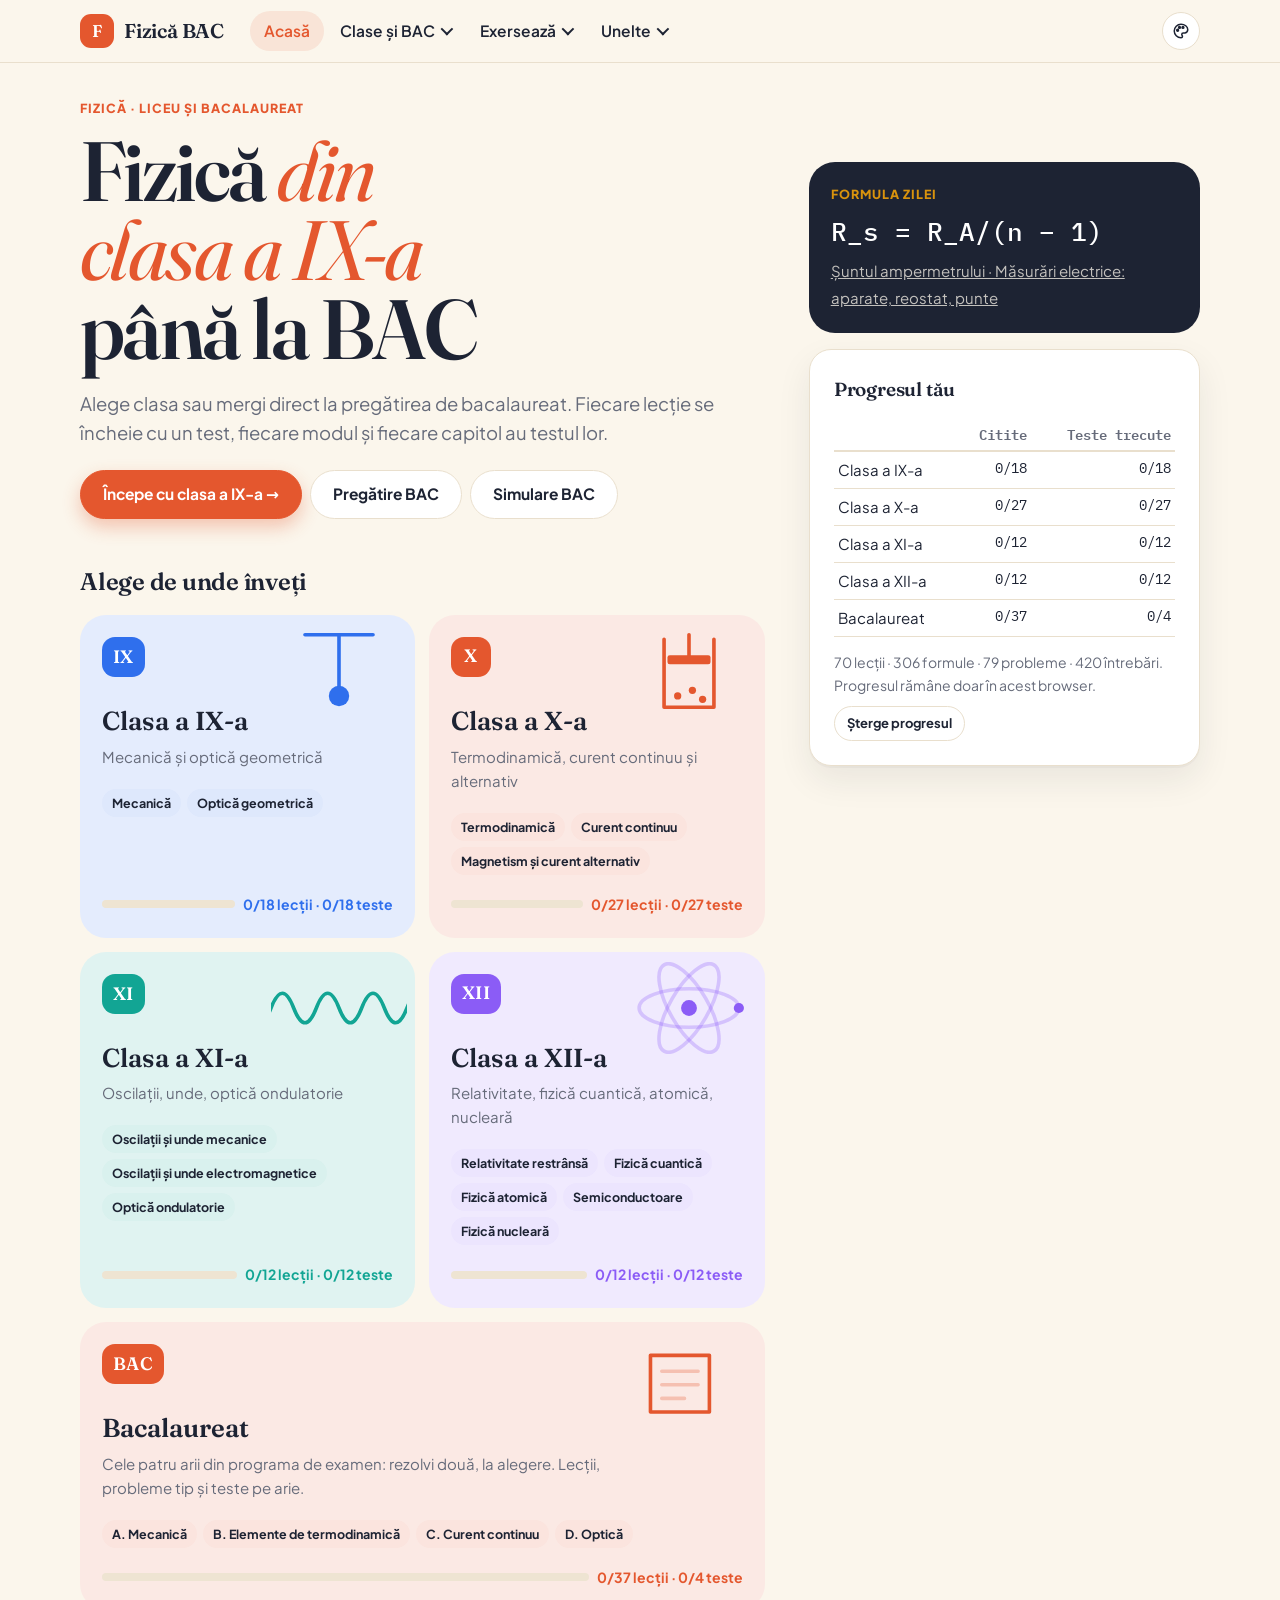
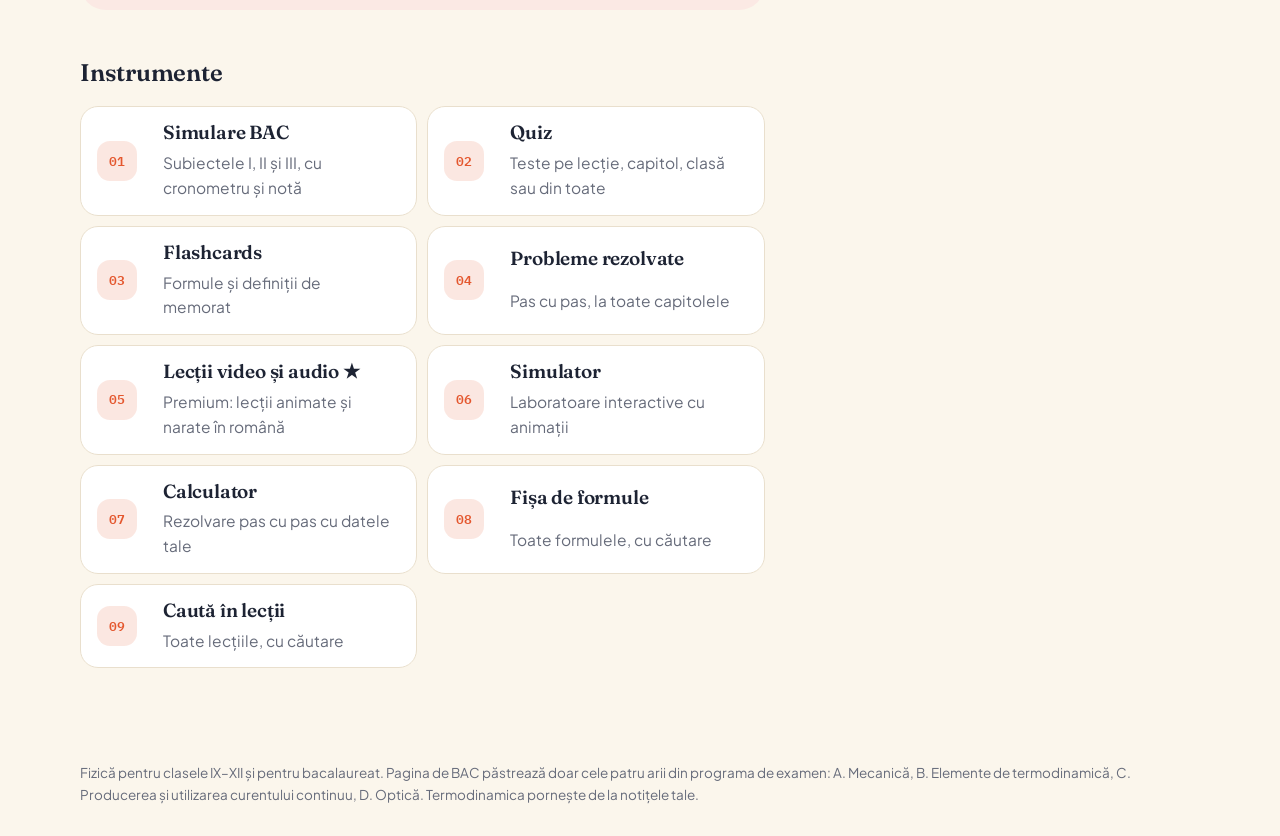
==== commit 5fcd7a13: "Scoate codul de intrare; ramane doar codul Premium. APK 1.2 Co-Authored-By: Claude Opus 5.5 <noreply" ====
--- a/app/index.html
+++ b/app/index.html
@@ -702,81 +702,6 @@
 </head>
 <body>
 <script>try{var _t=JSON.parse(localStorage.getItem("tbac:theme"));if(_t)document.documentElement.setAttribute("data-theme",_t);}catch(e){}</script>
-<div id="lock" role="dialog" aria-modal="true" aria-labelledby="lockt">
-<style>
-html.locked,html.locked body{overflow:hidden}
-#lock{position:fixed;inset:0;z-index:99999;display:grid;place-items:center;padding:20px;background:radial-gradient(circle at 30% 20%,color-mix(in srgb,var(--accent) 30%,var(--paper,#f7f3ea)),var(--paper,#f7f3ea) 70%);font-family:"Plus Jakarta Sans",system-ui,sans-serif;color:var(--ink,#18202e)}
-#lock .box{width:min(380px,100%);background:var(--sheet,#fff);border:1px solid var(--line,#ddd);border-radius:22px;padding:28px 24px;box-shadow:0 20px 60px rgba(0,0,0,.18);text-align:center;animation:lkin .5s ease}
-#lock .ic{width:58px;height:58px;margin:0 auto 12px;border-radius:16px;display:grid;place-items:center;font-size:28px;background:var(--accent);color:var(--accent-ink,#fff)}
-#lock h1{margin:0 0 6px;font-size:24px}
-#lock p{margin:0 0 18px;color:var(--muted,#667);font-size:15px}
-#lock input{width:100%;box-sizing:border-box;font:600 20px/1.2 ui-monospace,monospace;letter-spacing:.15em;text-align:center;text-transform:uppercase;padding:13px;border-radius:14px;border:1.5px solid var(--line,#ccc);background:var(--sheet2,#f4f4f4);color:inherit;outline:none}
-#lock input:focus{border-color:var(--accent)}
-#lock button{margin-top:12px;width:100%;font-family:inherit;font-weight:700;font-size:16px;padding:13px;border:0;border-radius:14px;background:var(--accent);color:var(--accent-ink,#fff);cursor:pointer}
-#lock .err{min-height:20px;margin:10px 0 0;color:var(--pen,#c33);font-size:14px}
-#lock .lmail{display:inline-block;margin-top:14px;color:var(--accent);font-weight:700;font-size:15px;text-decoration:none}
-#lock .lmail:hover{text-decoration:underline}
-#lock .lnote{display:block;margin-top:6px;color:var(--muted,#778);font-size:12.5px;line-height:1.4}
-#lock.shake .box{animation:lksh .4s}
-#lock.out{transition:opacity .35s;opacity:0;pointer-events:none}
-@keyframes lkin{from{opacity:0;transform:translateY(14px) scale(.97)}}
-@keyframes lksh{20%,60%{transform:translateX(-9px)}40%,80%{transform:translateX(9px)}}
-</style>
-<div class="box" id="lockf">
-<div class="ic">🔒</div>
-<h1 id="lockt">Fizică BAC</h1>
-<p>Introdu codul de acces ca să intri în aplicație.</p>
-<label for="lockc" style="position:absolute;left:-9999px">Cod de acces</label>
-<input id="lockc" type="password" inputmode="text" autocapitalize="characters" spellcheck="false" placeholder="••••••••" autocomplete="off" enterkeyhint="go">
-<button type="button" id="lockb">Intră</button>
-<div class="err" id="locke" aria-live="polite"></div>
-<a class="lmail" href="mailto:georgebogdandanaila@gmail.com?subject=Cerere%20cod%20de%20acces%20Fizic%C4%83%20BAC&amp;body=Salut!%20A%C8%99%20vrea%20codul%20de%20acces%20pentru%20aplica%C8%9Bia%20Fizic%C4%83%20BAC.%0A%0ANumele%20meu%3A%20">Nu ai codul? Cere-l pe email ✉️</a>
-<small class="lnote">Se deschide aplicația de email cu un mesaj către georgebogdandanaila@gmail.com. Primești codul ca răspuns.</small>
-</div>
-<script>
-(function(){
-  /* Codul NU apare în fișier, doar amprenta lui SHA-256. Ca să schimbi codul, înlocuiește LOCK_HASH. */
-  var LOCK_HASH='0da38b363bcbb0b67ff80086950c3460d79f834ea8417a669e2bae3ec946850e', KEY='tbac:unlock';
-  function sha256(str){
-    function r(n,x){return (x>>>n)|(x<<(32-n));}
-    var K=[],H=[],p=2,c=0;
-    function isP(n){for(var f=2;f*f<=n;f++)if(n%f===0)return false;return true;}
-    while(c<64){if(isP(p)){if(c<8)H[c]=(Math.pow(p,1/2)*4294967296)|0;K[c]=(Math.pow(p,1/3)*4294967296)|0;c++;}p++;}
-    var b=unescape(encodeURIComponent(str)),w=[],l=b.length*8,i,j;
-    for(i=0;i<b.length;i++)w[i>>2]|=b.charCodeAt(i)<<((3-i%4)*8);
-    w[l>>5]|=0x80<<(24-l%32);w[((l+64>>9)<<4)+15]=l;
-    for(j=0;j<w.length;j+=16){var a=H.slice(0),W=[];for(i=0;i<64;i++){
-      if(i<16)W[i]=w[j+i]|0;else{var s0=r(7,W[i-15])^r(18,W[i-15])^(W[i-15]>>>3),s1=r(17,W[i-2])^r(19,W[i-2])^(W[i-2]>>>10);W[i]=(W[i-16]+s0+W[i-7]+s1)|0;}
-      var t1=a[7]+(r(6,a[4])^r(11,a[4])^r(25,a[4]))+((a[4]&a[5])^(~a[4]&a[6]))+K[i]+W[i],t2=(r(2,a[0])^r(13,a[0])^r(22,a[0]))+((a[0]&a[1])^(a[0]&a[2])^(a[1]&a[2]));
-      a=[(t1+t2)|0].concat(a);a[4]=(a[4]+t1)|0;a.pop();}
-      for(i=0;i<8;i++)H[i]=(H[i]+a[i])|0;}
-    var o='';for(i=0;i<8;i++)o+=('00000000'+(H[i]>>>0).toString(16)).slice(-8);return o;
-  }
-  var el=document.getElementById('lock'),root=document.documentElement;
-  /* codul se cere la fiecare deschidere: nu se mai ține minte */
-  try{localStorage.removeItem(KEY);}catch(e){}
-  root.classList.add('locked');
-  var inp=document.getElementById('lockc'),er=document.getElementById('locke'),tries=0,wait=0;
-  setTimeout(function(){inp.focus();},300);
-  function check(auto){
-    if(Date.now()<wait){er.textContent='Prea multe încercări. Mai așteaptă câteva secunde.';return;}
-    var v=inp.value.replace(/\s+/g,'').toUpperCase();
-    if(auto&&v.length<8) return;
-    if(sha256('fizbac:'+v)===LOCK_HASH){
-      el.classList.add('out');root.classList.remove('locked');setTimeout(function(){el.remove();},400);
-    }else{
-      if(auto) return;
-      tries++;er.textContent='Cod greșit. Mai încearcă.';inp.value='';inp.focus();
-      el.classList.remove('shake');void el.offsetWidth;el.classList.add('shake');
-      if(tries>=5){wait=Date.now()+30000;tries=0;er.textContent='Cod greșit de 5 ori. Așteaptă 30 de secunde.';}
-    }
-  }
-  document.getElementById('lockb').addEventListener('click',function(){check(false);});
-  inp.addEventListener('keydown',function(e){if(e.key==='Enter'||e.keyCode===13){e.preventDefault();check(false);}});
-  inp.addEventListener('input',function(){er.textContent='';check(true);});
-})();
-</script>
-</div>
 <header class="topbar">
   <div class="bar">
     <a class="logo" href="#acasa"><span class="mark">F</span>Fizică BAC</a>
@@ -4598,7 +4523,6 @@
   /* butonul „Înapoi” pe Android: închide întâi panourile deschise, apoi navighează înapoi, apoi iese */
   if (App && App.addListener) {
     App.addListener('backButton', function(ev){
-      if (document.getElementById('lock')) { App.exitApp(); return; }
       var tp = document.getElementById('tpanel'); if (tp) { tp.remove(); return; }
       var mn = document.getElementById('mnav');
       if (mn && mn.classList.contains('open')) { document.getElementById('burger').click(); return; }
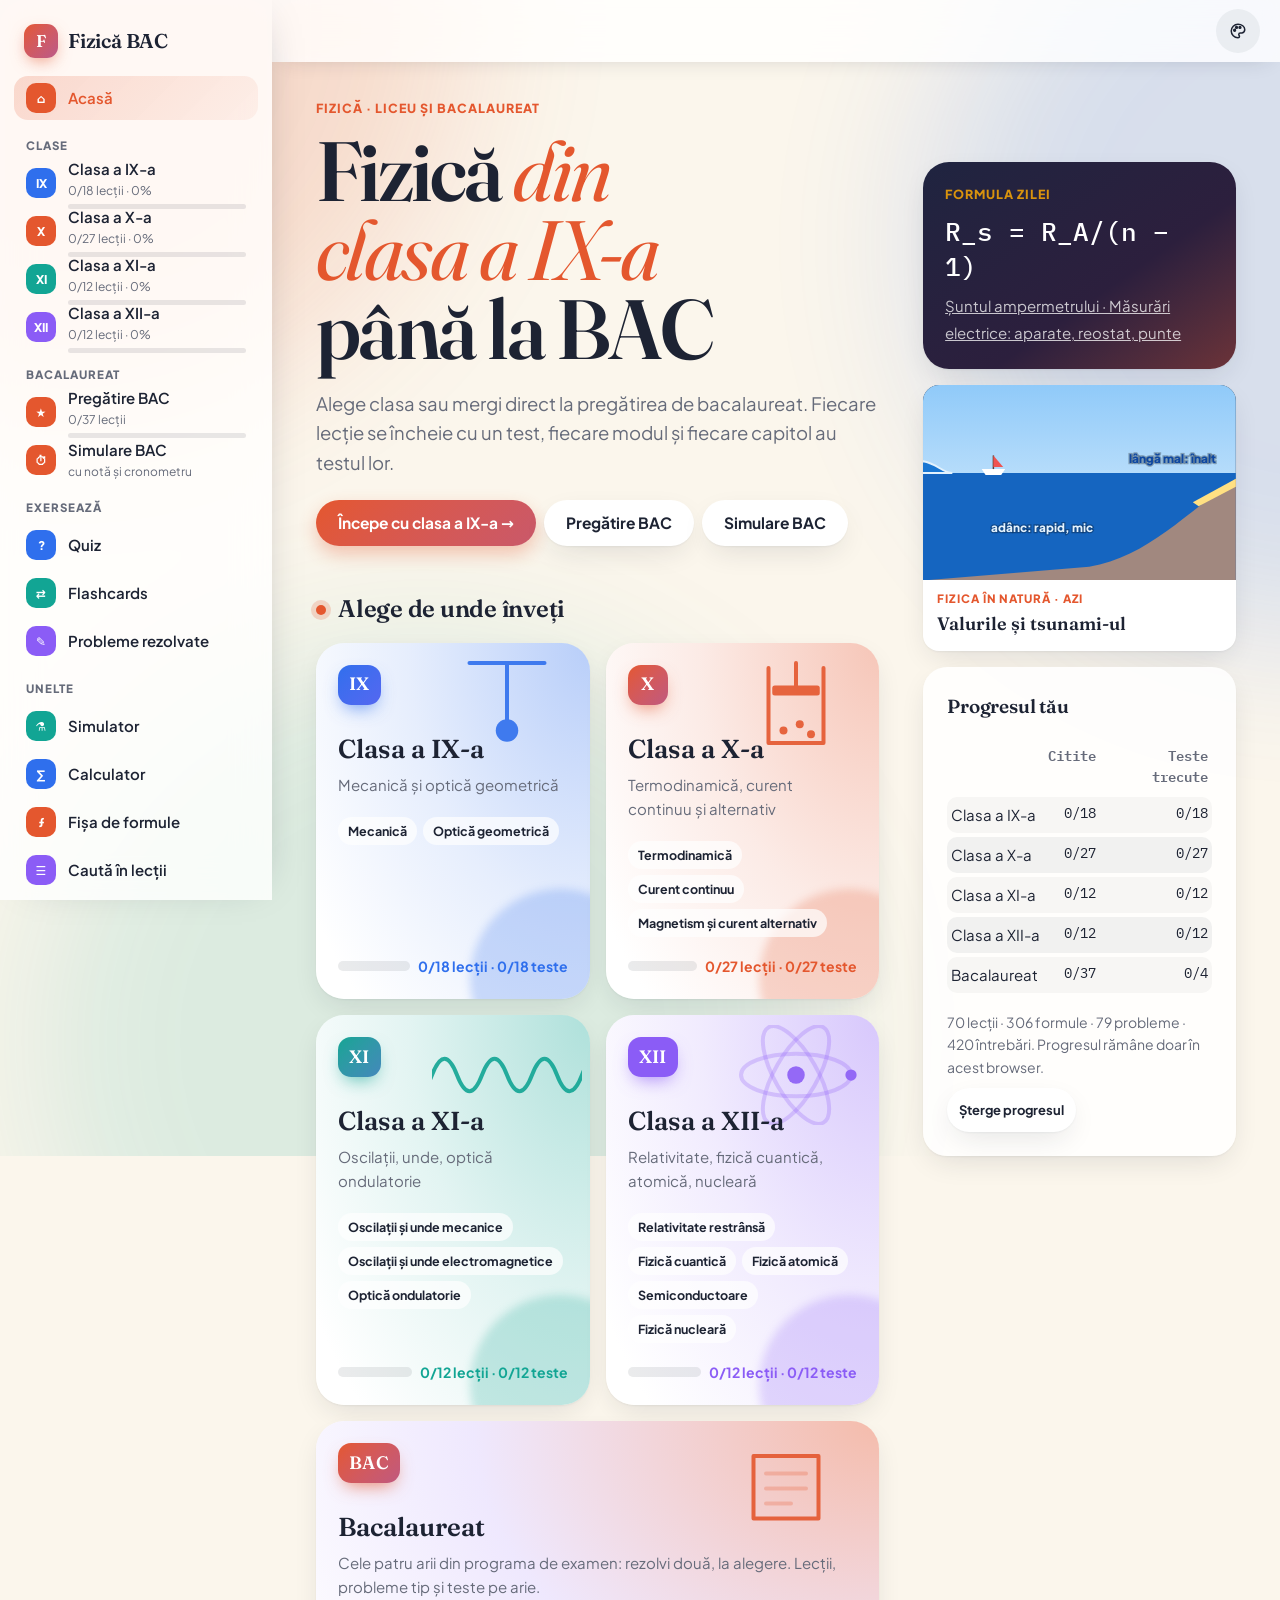
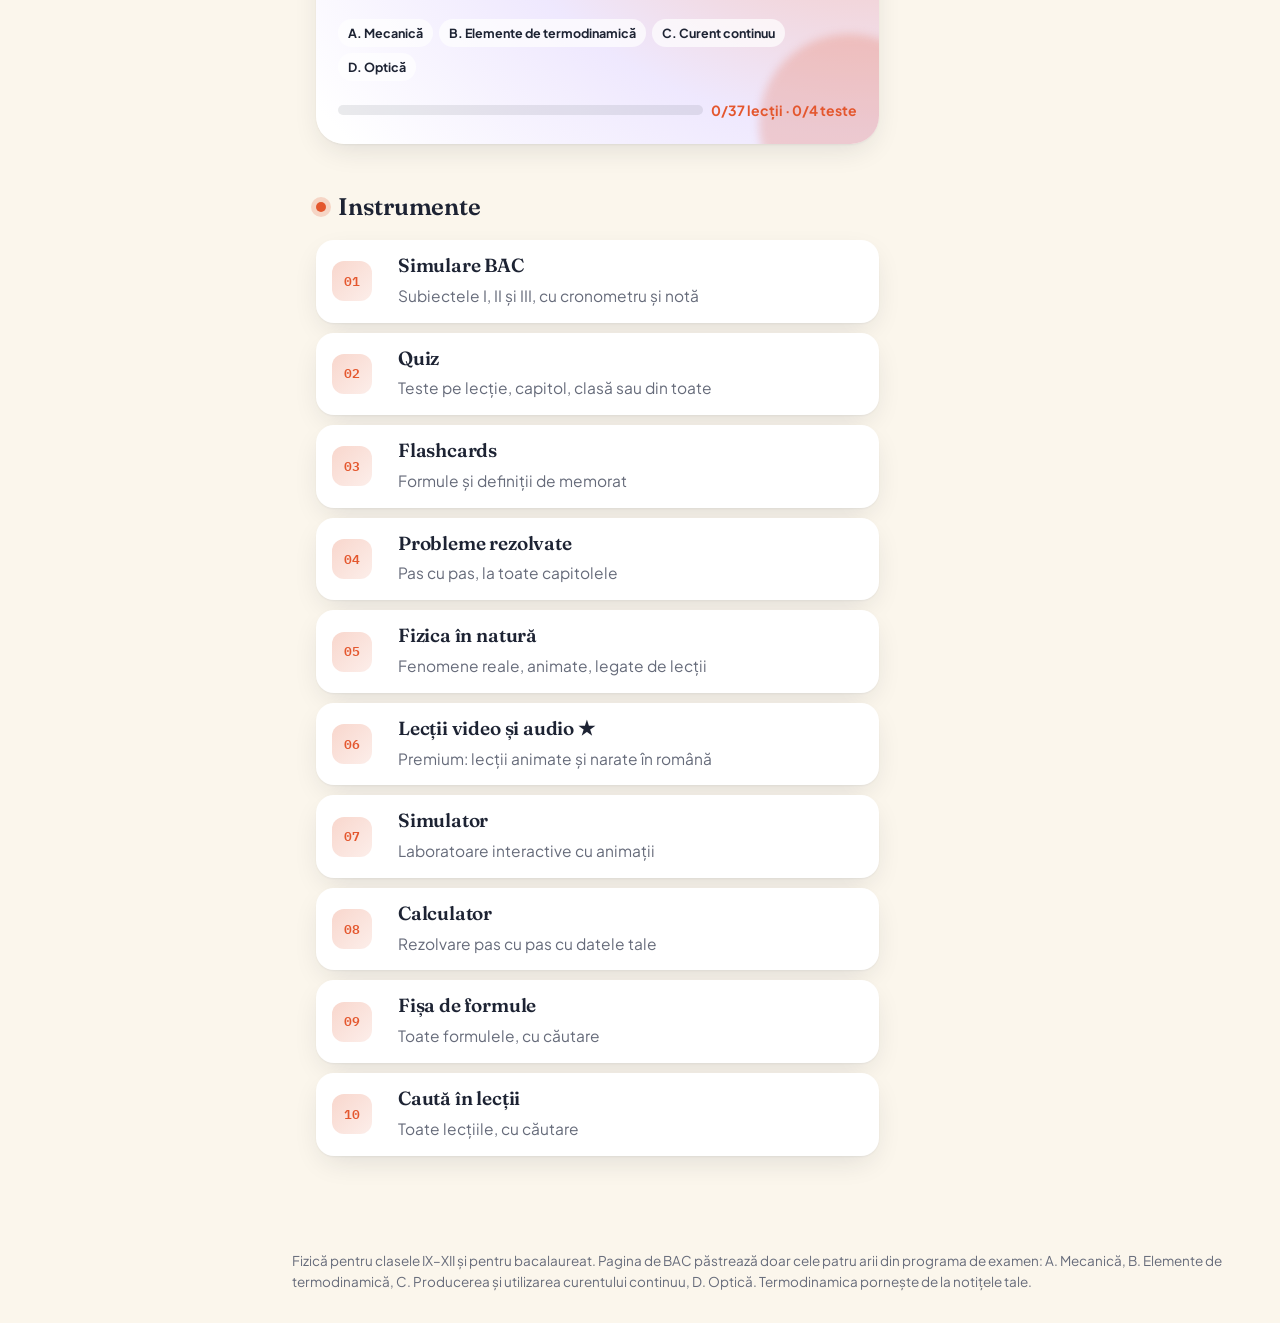
==== commit d84cf054: "Fizica BAC 1.3: reparatii, design nou fara linii, mod desktop - Calculatoare: validare pentru valori" ====
--- a/app/index.html
+++ b/app/index.html
@@ -588,6 +588,127 @@
 /* în aplicația nativă nu are sens hover-ul „lipicios” de pe ecranele tactile */
 @media (hover:none){.ch:hover{transform:none;box-shadow:none}}
 
+/* ---------- FIZICA ÎN NATURĂ: scene animate ---------- */
+.nt-svg{display:block;width:100%;height:auto;aspect-ratio:16/10;background:#0b1026}
+.nt-grid{display:grid;grid-template-columns:repeat(auto-fill,minmax(250px,1fr));gap:14px}
+.nt-card{display:flex;flex-direction:column;text-decoration:none;color:var(--ink);background:var(--sheet);border:1px solid var(--line);border-radius:16px;overflow:hidden;transition:transform .15s,box-shadow .15s,border-color .15s}
+.nt-card:hover{transform:translateY(-3px);box-shadow:var(--shadow);border-color:var(--sc,var(--accent))}
+.nt-card .b{padding:12px 14px 14px;display:grid;gap:3px}
+.nt-card .tag{font-size:11.5px;font-weight:800;letter-spacing:.07em;text-transform:uppercase;color:var(--sc,var(--accent))}
+.nt-card .t{font-family:var(--display);font-weight:700;font-size:18px;line-height:1.2}
+.nt-card .num{font-size:13.5px;color:var(--muted)}
+.nt-card .num b{font-family:var(--mono);color:var(--pen)}
+.nt-chips{display:flex;gap:8px;flex-wrap:wrap;margin:0 0 18px}
+.nt-chips button{font:inherit;font-weight:700;font-size:14px;padding:7px 13px;border-radius:99px;border:1px solid var(--line);background:var(--sheet);color:var(--ink);cursor:pointer}
+.nt-chips button[aria-pressed="true"]{background:var(--sc,var(--accent));border-color:transparent;color:#fff}
+.nt-hero{display:grid;grid-template-columns:minmax(0,1.3fr) minmax(0,1fr);gap:22px;align-items:start}
+@media (max-width:900px){.nt-hero{grid-template-columns:minmax(0,1fr)}}
+.nt-frame{border-radius:18px;overflow:hidden;border:1px solid var(--line);box-shadow:var(--shadow)}
+.nt-num{display:flex;align-items:baseline;gap:12px;flex-wrap:wrap;background:var(--sheet);border:1px solid var(--line);border-radius:14px;padding:12px 16px}
+.nt-num b{font-family:var(--mono);font-size:30px;line-height:1;color:var(--pen)}
+.nt-num span{color:var(--muted)}
+.nt-calc label{display:flex;justify-content:space-between;gap:10px;flex-wrap:wrap;font-weight:600}
+.nt-calc label b{font-family:var(--mono);color:var(--accent)}
+.nt-out{font-size:17.5px;margin:12px 0 0;min-height:26px}
+.nt-out b{font-family:var(--mono);color:var(--pen)}
+.nt-row{display:grid;grid-auto-flow:column;grid-auto-columns:minmax(230px,290px);gap:12px;overflow-x:auto;scroll-snap-type:x mandatory;padding-bottom:6px}
+.nt-row .nt-card{scroll-snap-align:start}
+.nt-daily{display:block;margin-top:16px;text-decoration:none;color:var(--ink);border-radius:16px;overflow:hidden;border:1px solid var(--line);background:var(--sheet)}
+.nt-daily span{display:block;padding:10px 14px 2px;font-size:11.5px;font-weight:800;letter-spacing:.08em;color:var(--accent)}
+.nt-daily b{display:block;padding:0 14px 12px;font-family:var(--display);font-size:18px}
+.pm-b.nat{opacity:1}
+.pm-b.nat .nt-frame{max-width:min(100%,72cqi);margin:0 auto}
+/* animațiile scenelor */
+.nt-svg .nt-rain{animation:ntRain .7s linear infinite}
+@keyframes ntRain{from{transform:translate(4px,-24px)}to{transform:translate(-6px,30px)}}
+.nt-svg .nt-pulse{animation:ntPulse 3s ease-in-out infinite alternate}
+@keyframes ntPulse{to{transform:scale(1.07)}}
+.nt-svg .nt-twinkle{animation:ntTw 2.4s ease-in-out infinite alternate}
+@keyframes ntTw{from{opacity:.25}to{opacity:1}}
+.nt-svg .nt-dive{animation:ntDive 2.8s linear infinite}
+@keyframes ntDive{from{transform:translate(-40px,-40px)}to{transform:translate(380px,290px)}}
+.nt-svg .nt-swim{animation:ntSwim 7s linear infinite}
+@keyframes ntSwim{from{transform:translateX(150px)}to{transform:translateX(-230px)}}
+.nt-svg .nt-wig{animation:ntWig .5s ease-in-out infinite alternate}
+@keyframes ntWig{from{transform:translateY(-1.6px)}to{transform:translateY(1.6px)}}
+.nt-svg .nt-jet{transform-box:fill-box;animation:ntJet .75s linear infinite}
+@keyframes ntJet{from{transform:translateX(0);opacity:1}to{transform:translateX(46px);opacity:0}}
+.nt-svg .nt-flow{animation:ntFlow 5s linear infinite}
+@keyframes ntFlow{to{stroke-dashoffset:-240}}
+.nt-svg .nt-down{animation:ntDown .55s linear infinite}
+@keyframes ntDown{to{stroke-dashoffset:-44}}
+.nt-svg .nt-down2{animation:ntDown2 .6s linear infinite}
+@keyframes ntDown2{to{stroke-dashoffset:-26}}
+.nt-svg .nt-slide{animation:ntSlide 2.8s ease-in infinite}
+@keyframes ntSlide{0%{transform:translate(0,0);opacity:0}8%{opacity:1}90%{opacity:1}100%{transform:translate(-220px,94px);opacity:0}}
+.nt-svg .nt-ripple{transform-box:fill-box;transform-origin:center!important;animation:ntRip 2s ease-out infinite}
+.nt-svg .nt-ripple2{transform-box:fill-box;transform-origin:center;animation:ntRip 3s ease-out infinite}
+@keyframes ntRip{from{transform:scale(.1);opacity:1}to{transform:scale(1);opacity:0}}
+.nt-svg .nt-mist{transform-box:fill-box;transform-origin:center;animation:ntMist 2s ease-out infinite}
+@keyframes ntMist{from{transform:translateY(0) scale(.6);opacity:.8}to{transform:translateY(-26px) scale(1.6);opacity:0}}
+.nt-svg .nt-orbit{animation:ntSpin 14s linear infinite}
+.nt-svg .nt-spin{animation:ntSpin 24s linear infinite}
+.nt-svg .nt-spin2{transform-box:fill-box;transform-origin:center;animation:ntSpin 1.4s linear infinite}
+@keyframes ntSpin{to{transform:rotate(360deg)}}
+.nt-svg .nt-sway{animation:ntSway 3s ease-in-out infinite alternate}
+@keyframes ntSway{from{transform:rotate(-2deg)}to{transform:rotate(2deg)}}
+.nt-svg .nt-zig{animation:ntZig0 7s linear infinite}
+.nt-svg .nt-zig1{animation-name:ntZig1}.nt-svg .nt-zig2{animation-name:ntZig2}
+@keyframes ntZig0{0%{transform:translate(0,0);opacity:0}8%{opacity:1}20%{transform:translate(30px,-14px)}40%{transform:translate(44px,18px)}60%{transform:translate(96px,-6px)}80%{transform:translate(130px,24px)}95%{opacity:1}100%{transform:translate(200px,4px);opacity:0}}
+@keyframes ntZig1{0%{transform:translate(0,0);opacity:0}8%{opacity:1}25%{transform:translate(22px,20px)}45%{transform:translate(70px,-4px)}65%{transform:translate(84px,-30px)}85%{transform:translate(150px,-16px)}95%{opacity:1}100%{transform:translate(210px,-34px);opacity:0}}
+@keyframes ntZig2{0%{transform:translate(0,0);opacity:0}8%{opacity:1}15%{transform:translate(18px,-26px)}35%{transform:translate(60px,-40px)}55%{transform:translate(70px,10px)}75%{transform:translate(124px,30px)}95%{opacity:1}100%{transform:translate(190px,40px);opacity:0}}
+.nt-svg .nt-rise{transform-box:fill-box;transform-origin:center;animation:ntRise 4s linear infinite}
+@keyframes ntRise{from{transform:translateY(0) scale(1);opacity:.95}to{transform:translateY(-162px) scale(2.4);opacity:.5}}
+.nt-svg .nt-rise2{animation:ntRise2 6s linear infinite}
+@keyframes ntRise2{from{transform:translateY(20px);opacity:0}15%{opacity:1}to{transform:translateY(-190px);opacity:0}}
+.nt-svg .nt-swim2{animation:ntSwim2 4s ease-in-out infinite alternate}
+@keyframes ntSwim2{from{transform:translateX(0)}to{transform:translateX(-46px)}}
+.nt-svg .nt-cap{animation:ntCap 6s ease-in-out infinite}
+@keyframes ntCap{0%,20%{opacity:0}45%,80%{opacity:1}100%{opacity:0}}
+.nt-svg .nt-parcel{transform-box:fill-box;transform-origin:center;animation:ntParcel 6s ease-in-out infinite}
+@keyframes ntParcel{0%{transform:translate(0,0) scale(.8)}30%{transform:translate(110px,-116px) scale(1.15)}50%{transform:translate(136px,-142px) scale(1.4)}70%{transform:translate(172px,-106px) scale(1.15)}100%{transform:translate(276px,-2px) scale(.8)}}
+.nt-svg .nt-snow{animation:ntSnow 5s linear infinite}
+@keyframes ntSnow{from{transform:translate(0,-10px)}to{transform:translate(14px,60px)}}
+.nt-svg .nt-flash{animation:ntFlash 4s linear infinite}
+.nt-svg .nt-flash2{animation:ntFlash2 4s linear infinite}
+@keyframes ntFlash{0%,100%{opacity:0}3%{opacity:1}6%{opacity:.15}9%{opacity:1}15%{opacity:0}}
+@keyframes ntFlash2{0%,100%{opacity:0}3%{opacity:.3}6%{opacity:0}9%{opacity:.22}14%{opacity:0}}
+.nt-svg .nt-wig2{animation:ntWig2 1.4s ease-in-out infinite alternate}
+@keyframes ntWig2{from{transform:translateY(-4px)}to{transform:translateY(4px)}}
+.nt-svg .nt-flee{animation:ntFlee 4s ease-in infinite}
+@keyframes ntFlee{0%,10%{transform:translateX(0);opacity:1}100%{transform:translateX(50px);opacity:0}}
+.nt-svg .nt-fly{animation:ntFly 9s linear infinite}
+@keyframes ntFly{from{transform:translateX(-90px)}to{transform:translateX(150px)}}
+.nt-svg .nt-needle{transform-box:fill-box;transform-origin:center;animation:ntNeedle 6s ease-out infinite}
+@keyframes ntNeedle{0%{transform:rotate(50deg)}15%{transform:rotate(-30deg)}30%{transform:rotate(18deg)}45%{transform:rotate(-9deg)}60%{transform:rotate(4deg)}75%,100%{transform:rotate(0)}}
+.nt-svg .nt-wing{transform-box:fill-box;transform-origin:center bottom;animation:ntWing .12s linear infinite alternate}
+@keyframes ntWing{to{transform:scaleY(.35)}}
+.nt-svg .nt-tsu{transform-box:fill-box;transform-origin:center bottom;animation:ntTsu 7s ease-in infinite}
+@keyframes ntTsu{0%{transform:translateX(0) scaleY(1);opacity:1}65%{transform:translateX(220px) scaleY(1.4)}92%{transform:translateX(286px) scaleY(3.4);opacity:1}100%{transform:translateX(300px) scaleY(3.6);opacity:0}}
+.nt-svg .nt-pend{animation:ntPend 1.3s ease-in-out infinite alternate}
+@keyframes ntPend{from{transform:rotate(-24deg)}to{transform:rotate(24deg)}}
+.nt-svg .nt-photon{animation:ntPhoton 2.4s linear infinite}
+@keyframes ntPhoton{0%{transform:translate(0,0);opacity:0}10%{opacity:1}85%{opacity:1}100%{transform:translate(140px,96px);opacity:0}}
+.nt-svg .nt-flare{animation:ntFlare 3s ease-in-out infinite alternate}
+@keyframes ntFlare{from{opacity:.35}to{opacity:1}}
+.nt-svg .nt-fuseL{transform-box:fill-box;transform-origin:center;animation:ntFuseL 3s ease-in infinite}
+.nt-svg .nt-fuseR{transform-box:fill-box;transform-origin:center;animation:ntFuseR 3s ease-in infinite}
+@keyframes ntFuseL{0%{transform:translateX(-34px);opacity:1}55%{transform:translateX(-4px);opacity:1}60%,100%{transform:translateX(0);opacity:0}}
+@keyframes ntFuseR{0%{transform:translateX(34px);opacity:1}55%{transform:translateX(4px);opacity:1}60%,100%{transform:translateX(0);opacity:0}}
+.nt-svg .nt-boom{transform-box:fill-box;transform-origin:center;animation:ntBoom 3s ease-out infinite}
+@keyframes ntBoom{0%,55%{transform:scale(0);opacity:0}62%{transform:scale(1);opacity:1}85%,100%{transform:scale(1.8);opacity:0}}
+.nt-svg .nt-decay{animation:ntDecay 8s linear infinite}
+@keyframes ntDecay{0%,55%{opacity:1}58%{opacity:1;fill:#fff}64%,100%{opacity:0}}
+.nt-svg .nt-draw{stroke-dasharray:1;stroke-dashoffset:1;animation:ntDraw 6s ease-out infinite}
+@keyframes ntDraw{0%{stroke-dashoffset:1}45%,100%{stroke-dashoffset:0}}
+.nt-svg .nt-shimmer{animation:ntShim 1.4s ease-in-out infinite alternate}
+@keyframes ntShim{from{transform:scaleX(.88);opacity:.45}to{transform:scaleX(1.1);opacity:.9}}
+.nt-svg .nt-bob{animation:ntBob 2.2s ease-in-out infinite alternate}
+@keyframes ntBob{from{transform:translateY(-3px)}to{transform:translateY(3px)}}
+.nt-svg .nt-aurora{animation:ntAur 7s ease-in-out infinite alternate}
+@keyframes ntAur{0%{transform:skewX(-8deg) translateX(-10px);opacity:.55}50%{opacity:1}100%{transform:skewX(8deg) translateX(10px);opacity:.7}}
+@media (prefers-reduced-motion:reduce){.nt-svg *{animation:none!important}.nt-card{transition:none}}
+
 /* ---------- PREMIUM: lecții video și audio ---------- */
 :root[data-theme="dark"],:root[data-theme="noapte"],:root[data-theme="neon"],:root[data-theme="cafea"]{--gold:#f2c14e}
 @media (prefers-color-scheme:dark){:root:not([data-theme]){--gold:#f2c14e}}
@@ -626,7 +747,7 @@
 .pm-video:fullscreen,.pm-video.fs{aspect-ratio:auto;width:100vw;height:100vh;height:100dvh;border-radius:0;border:0}
 .pm-video.fs{position:fixed;inset:0;z-index:200}
 .pm-bg{position:absolute;inset:0;z-index:-1;background:radial-gradient(circle at 85% 10%,color-mix(in srgb,var(--sc,var(--accent)) 22%,transparent),transparent 55%),radial-gradient(circle at 0% 100%,color-mix(in srgb,var(--sc,var(--accent)) 14%,transparent),transparent 50%),var(--sheet)}
-.pm-bg::after{content:"";position:absolute;inset:0;background-image:linear-gradient(var(--grid) 1px,transparent 1px),linear-gradient(90deg,var(--grid) 1px,transparent 1px);background-size:4cqi 4cqi;opacity:.55;animation:pmdrift 40s linear infinite}
+.pm-bg::after{content:none}
 @keyframes pmdrift{to{background-position:4cqi 4cqi}}
 .pm-stage{position:absolute;inset:0;padding:5cqi 6cqi 13cqi;overflow:auto;scrollbar-width:none;font-size:clamp(13px,2.1cqi,24px);line-height:1.45}
 @container (max-width:700px){.pm-stage{font-size:clamp(13px,3.6cqi,20px);padding:6cqi 6cqi 22cqi}}
@@ -678,6 +799,20 @@
 .pm-note:empty{display:none}
 @media (max-width:560px){.pm-ctrl .pm-bar{order:-2;flex-basis:100%}.pm-ctrl .pm-time{order:-1;flex-basis:100%;text-align:right;margin-top:-6px;min-width:0}.pm-ctrl .pm-speed{margin-left:auto}}
 
+/* panoul de voce */
+.pm-vp{margin-top:12px}
+.vp{background:var(--sheet);border:1px solid var(--line);border-radius:14px;padding:14px 16px}
+.vp-lab{display:block;font-weight:700;font-size:14px;margin:4px 0 6px}
+.vp-sel{width:100%;font:inherit;font-size:16px;padding:10px 12px;border-radius:12px;border:1px solid var(--line);background:var(--sheet2);color:var(--ink);margin-bottom:10px}
+.vp .seg{display:flex;flex-wrap:wrap;gap:6px}
+.vp .seg button{font:inherit;font-weight:600;font-size:14px;padding:7px 12px;border-radius:10px;border:1px solid var(--line);background:var(--sheet2);color:var(--ink);cursor:pointer}
+.vp .seg button[aria-pressed="true"]{background:var(--accent);color:var(--accent-ink);border-color:transparent}
+.vp-warn{border:1.5px dashed var(--warn);background:color-mix(in srgb,var(--warn) 8%,transparent);border-radius:12px;padding:10px 14px;margin-bottom:10px}
+.vp ol{margin:8px 0 0;padding-left:20px}
+.vp li{margin:4px 0}
+.vp-more{margin-top:12px;font-size:14.5px;color:var(--muted)}
+.vp-more summary{cursor:pointer;font-weight:600}
+.pm-ctrl #pmvo{font-size:19px}
 /* playerul audio */
 .pm-audio{display:grid;grid-template-columns:150px 1fr;gap:20px;align-items:center}
 @media (max-width:620px){.pm-audio{grid-template-columns:1fr;text-align:center}}
@@ -698,10 +833,170 @@
 .pm-tr span.done{color:var(--muted)}
 .pm-tr span.now{background:color-mix(in srgb,var(--accent) 18%,transparent);color:var(--ink)}
 @media (prefers-reduced-motion:reduce){.pm-slide,.pm-b{animation:none;transition:none}.pm-bg::after,.pm-eq i{animation:none}}
+
+/* =====================================================================
+   v6: viu, fără linii și pătrățele. Suprafețe moi cu umbre, fundal cu lumini
+   colorate care se mișcă lent, butoane de minim 44 px, mod desktop cu bară laterală.
+   ===================================================================== */
+:root{--r-lg:24px;--r-md:18px;--r-sm:13px;
+ --soft:0 1px 2px color-mix(in srgb,var(--ink) 5%,transparent),0 10px 30px -8px color-mix(in srgb,var(--ink) 14%,transparent);
+ --lift:0 2px 4px color-mix(in srgb,var(--ink) 6%,transparent),0 22px 44px -12px color-mix(in srgb,var(--sc,var(--accent)) 38%,transparent);
+ --glass:color-mix(in srgb,var(--sheet) 82%,transparent);--side:0px}
+html{scroll-behavior:smooth}
+body{background:var(--paper);background-image:none!important;isolation:isolate}
+/* fundal: trei lumini colorate, estompate, care plutesc încet */
+.aura{position:fixed;inset:-20vmax;z-index:-1;pointer-events:none;overflow:hidden}
+.aura i{position:absolute;width:62vmax;height:62vmax;border-radius:50%;filter:blur(80px);opacity:.17;will-change:transform}
+.aura i:nth-child(1){left:-6vmax;top:-10vmax;background:var(--accent);animation:aur1 26s ease-in-out infinite alternate}
+.aura i:nth-child(2){right:-14vmax;top:8vmax;background:var(--c1);animation:aur2 32s ease-in-out infinite alternate}
+.aura i:nth-child(3){left:22vmax;bottom:-22vmax;background:var(--c3);opacity:.13;animation:aur3 38s ease-in-out infinite alternate}
+@keyframes aur1{to{transform:translate(18vmax,12vmax) scale(1.15)}}
+@keyframes aur2{to{transform:translate(-16vmax,18vmax) scale(.9)}}
+@keyframes aur3{to{transform:translate(12vmax,-16vmax) scale(1.1)}}
+:root[data-theme="dark"] .aura i,:root[data-theme="noapte"] .aura i,:root[data-theme="neon"] .aura i,:root[data-theme="cafea"] .aura i{opacity:.20}
+@media (prefers-color-scheme:dark){:root:not([data-theme]) .aura i{opacity:.20}}
+
+/* bara de sus: sticlă, fără linie */
+.topbar{background:var(--glass);backdrop-filter:saturate(1.6) blur(16px);-webkit-backdrop-filter:saturate(1.6) blur(16px);box-shadow:0 6px 24px -14px color-mix(in srgb,var(--ink) 30%,transparent);border:0}
+.logo .mark{background:linear-gradient(135deg,var(--accent),color-mix(in srgb,var(--accent) 55%,var(--c4)));box-shadow:0 6px 16px -4px color-mix(in srgb,var(--accent) 60%,transparent)}
+.iconbtn{width:44px;height:44px;border:0;background:color-mix(in srgb,var(--ink) 6%,transparent)}
+.iconbtn:hover{background:color-mix(in srgb,var(--accent) 14%,transparent)}
+.panel{border:0;box-shadow:0 24px 60px -16px color-mix(in srgb,var(--ink) 35%,transparent)}
+.menu > a,.menu > .dd > button{min-height:44px}
+.mnav{background:var(--glass);backdrop-filter:blur(16px);-webkit-backdrop-filter:blur(16px)}
+.mnav details{border:0}.mnav > a{border:0}
+.mnav a,.mnav summary{min-height:44px;display:flex;align-items:center;border-radius:12px}
+.mnav summary{justify-content:space-between}
+
+/* suprafețe: fără chenare, cu umbre moi */
+.sheet,.ch,.plot,.toc,.pager a,.pm-item,.pm-feat,.nt-card,.nt-num,.nt-daily,.vp,.kpi,.pickarea button,.face,.tpanel,.pm-unlock,.pm-video,.nt-frame{border:0!important;box-shadow:var(--soft)}
+.sheet{border-radius:var(--r-lg);background:var(--glass);backdrop-filter:blur(10px);-webkit-backdrop-filter:blur(10px)}
+.ch{border-radius:var(--r-md);background:var(--sheet);min-height:64px}
+.ch:hover{box-shadow:var(--lift);transform:translateY(-3px)}
+.ch .no{border-radius:12px;background:linear-gradient(135deg,color-mix(in srgb,var(--sc) 24%,transparent),color-mix(in srgb,var(--sc) 10%,transparent))}
+.ch.test{border:0!important;background:linear-gradient(135deg,color-mix(in srgb,var(--sc,var(--accent)) 16%,var(--sheet)),var(--sheet));box-shadow:var(--soft),inset 0 0 0 2px color-mix(in srgb,var(--sc,var(--accent)) 30%,transparent)}
+.tile{border:0;background:color-mix(in srgb,var(--sc,var(--accent)) 7%,var(--sheet));border-radius:var(--r-sm)}
+.plot{border-radius:var(--r-md);background:var(--sheet)}
+.toc{border-radius:var(--r-md);background:var(--glass)}
+.toc a{min-height:40px;align-items:center}
+.brief,.keep{border:0;box-shadow:inset 4px 0 0 color-mix(in srgb,var(--sc,var(--accent)) 70%,transparent)}
+.fx{border:0;box-shadow:inset 4px 0 0 var(--sc,var(--accent));background:color-mix(in srgb,var(--sc,var(--accent)) 7%,var(--sheet))}
+.explain{border:0;background:color-mix(in srgb,var(--sc,var(--accent)) 8%,var(--sheet))}
+.rule{border:0!important;display:flex;align-items:center;gap:12px}
+.rule::before{content:"";width:10px;height:10px;border-radius:50%;background:var(--sc,var(--accent));box-shadow:0 0 0 5px color-mix(in srgb,var(--sc,var(--accent)) 20%,transparent);flex:none}
+.contents .dots{display:none}
+.group-h{border:0}
+/* tabele: rânduri alternate în loc de linii */
+table{border-collapse:separate;border-spacing:0 4px}
+th,td{border:0!important}
+thead th{background:none;color:var(--muted)}
+tbody tr td{background:color-mix(in srgb,var(--ink) 3.5%,transparent)}
+tbody tr:nth-child(even) td{background:color-mix(in srgb,var(--ink) 6%,transparent)}
+tbody tr td:first-child{border-radius:10px 0 0 10px}tbody tr td:last-child{border-radius:0 10px 10px 0}
+tbody tr td:only-child{border-radius:10px}
+
+/* cardurile mari (clase, BAC, capitole) */
+.subjects{gap:16px}
+.subj{border:0!important;border-radius:28px;background:radial-gradient(120% 140% at 100% 0%,color-mix(in srgb,var(--sc) 34%,var(--sheet)) 0%,color-mix(in srgb,var(--sc) 12%,var(--sheet)) 55%,var(--sheet) 100%);box-shadow:var(--soft);min-height:210px}
+.subj::after{content:"";position:absolute;width:180px;height:180px;right:-60px;bottom:-70px;border-radius:50%;background:color-mix(in srgb,var(--sc) 22%,transparent);filter:blur(4px);transition:transform .5s cubic-bezier(.2,.8,.2,1);z-index:0}
+.subj>*{position:relative;z-index:1}
+.subj:hover{transform:translateY(-6px);box-shadow:var(--lift)}
+.subj:hover::after{transform:scale(1.35)}
+.subj .let{background:linear-gradient(135deg,var(--sc),color-mix(in srgb,var(--sc) 60%,var(--c4)));box-shadow:0 8px 18px -6px color-mix(in srgb,var(--sc) 70%,transparent)}
+.subj .ill{width:150px;height:100px;opacity:.9}
+.subjects.five>.klass:last-child{background:radial-gradient(120% 160% at 100% 0%,color-mix(in srgb,var(--accent) 40%,var(--sheet)),color-mix(in srgb,var(--c4) 14%,var(--sheet)) 60%,var(--sheet))}
+.chips i{background:color-mix(in srgb,var(--sheet) 70%,transparent)}
+.final{box-shadow:var(--soft);background:radial-gradient(120% 160% at 100% 0%,color-mix(in srgb,var(--sc,var(--accent)) 30%,var(--sheet)),var(--sheet) 75%)}
+.daily{background:linear-gradient(145deg,#1f2440,#2c1f3d 60%,color-mix(in srgb,var(--accent) 35%,#2c1f3d));color:#fff;box-shadow:var(--soft)}.daily .f,:root .daily .f{color:#fff!important}.daily a{color:#fff}
+
+/* bare de progres */
+.meter{height:10px;border:0!important;background:color-mix(in srgb,var(--ink) 9%,transparent)}
+.meter i{background:linear-gradient(90deg,var(--sc,var(--accent)),color-mix(in srgb,var(--sc,var(--accent)) 55%,var(--c3)));box-shadow:0 0 12px color-mix(in srgb,var(--sc,var(--accent)) 50%,transparent)}
+.prog{display:grid;grid-template-columns:repeat(auto-fit,minmax(min(100%,230px),1fr));gap:12px;margin:0 0 26px}
+.prog .pc{background:var(--glass);border-radius:var(--r-md);padding:14px 16px;box-shadow:var(--soft);display:grid;gap:8px}
+.prog .pc b{font-family:var(--display);font-size:26px;line-height:1}
+.prog .pc span{color:var(--muted);font-size:14px}
+.prog .pc .meter{height:12px}
+
+/* butoane și controale: minim 44 px, apăsare vizibilă */
+.btn{min-height:44px;border:0;background:linear-gradient(135deg,var(--accent),color-mix(in srgb,var(--accent) 70%,var(--c4)))}
+.btn.ghost{background:var(--sheet);box-shadow:var(--soft);border:0}
+.seg{background:color-mix(in srgb,var(--ink) 6%,transparent)}
+.seg button,.seg a{min-height:44px;display:inline-flex;align-items:center}
+.opt{min-height:52px;border:0!important;background:var(--sheet);box-shadow:var(--soft),inset 0 0 0 1.5px color-mix(in srgb,var(--ink) 8%,transparent)}
+.opt:hover:not(:disabled){box-shadow:var(--soft),inset 0 0 0 2px var(--accent)}
+.opt.right{box-shadow:0 0 0 3px color-mix(in srgb,var(--good) 35%,transparent),inset 0 0 0 2px var(--good);background:color-mix(in srgb,var(--good) 14%,var(--sheet))}
+.opt.right .L{background:var(--good);color:#fff}
+.opt.wrong{box-shadow:0 0 0 3px color-mix(in srgb,var(--pen) 30%,transparent),inset 0 0 0 2px var(--pen)}
+.opt.wrong .L{background:var(--pen);color:#fff}
+.opt[aria-pressed="true"]{box-shadow:inset 0 0 0 2px var(--accent)}
+.fbk{position:fixed;left:50%;bottom:calc(26px + var(--sab));z-index:90;transform:translateX(-50%);font-weight:800;padding:10px 20px;border-radius:999px;color:#fff;box-shadow:0 14px 34px -10px rgba(0,0,0,.45);animation:fbk 1.1s cubic-bezier(.2,.8,.2,1) both;pointer-events:none}
+.fbk.ok{background:var(--good)}.fbk.no{background:var(--pen)}
+@keyframes fbk{0%{opacity:0;transform:translate(-50%,16px) scale(.9)}15%{opacity:1;transform:translate(-50%,0) scale(1.04)}25%{transform:translate(-50%,0) scale(1)}80%{opacity:1}100%{opacity:0;transform:translate(-50%,-10px)}}
+select,input[type=number],input[type=search],input[type=text],.pm-unlock input{min-height:46px;border:0!important;background:var(--sheet);box-shadow:inset 0 0 0 1.5px color-mix(in srgb,var(--ink) 10%,transparent)}
+select:focus,input:focus{box-shadow:inset 0 0 0 2px var(--accent),0 0 0 5px color-mix(in srgb,var(--accent) 16%,transparent)!important}
+input[aria-invalid="true"]{box-shadow:inset 0 0 0 2px var(--pen)!important}
+.err-msg{margin:4px 0 12px;padding:10px 14px;border-radius:12px;background:color-mix(in srgb,var(--pen) 12%,var(--sheet));color:var(--ink);font-size:15px;font-weight:600}
+.step{border:0;box-shadow:var(--soft);background:var(--sheet)}
+.badge{min-height:24px;display:inline-flex;align-items:center}
+.crumbs a{padding:6px 2px;display:inline-block}
+.tgrid button{min-height:76px;border:0;box-shadow:var(--soft);background:var(--sheet)}
+.tgrid button[aria-pressed="true"]{box-shadow:0 0 0 3px var(--accent)}
+.tpanel .tinst{margin-top:12px;width:100%;justify-content:center}
+.pm-ask{display:grid;gap:8px;margin-top:16px;padding-top:14px}
+.pm-ask .btn{justify-content:center}
+.pm-ask small{color:var(--muted);font-size:13.5px;line-height:1.45}
+.linkbtn{font:inherit;color:var(--accent);background:none;border:0;padding:0;text-decoration:underline;cursor:pointer;font-weight:700}
+.pm-lockcard{border:0;box-shadow:var(--soft),inset 0 0 0 2px color-mix(in srgb,var(--gold) 45%,transparent)}
+.pm-item .acts a{min-height:44px;border:0;box-shadow:var(--soft)}
+footer{border:0}
+
+/* ---------- MOD DESKTOP: bară laterală fixă, conținut lat ---------- */
+.side{display:none}
+@media (min-width:1200px){
+  :root{--side:272px}
+  .side{display:flex;flex-direction:column;gap:4px;position:fixed;z-index:55;left:0;top:0;bottom:0;width:var(--side);padding:calc(18px + var(--sat)) 14px 18px;background:var(--glass);backdrop-filter:saturate(1.5) blur(18px);-webkit-backdrop-filter:saturate(1.5) blur(18px);box-shadow:8px 0 40px -24px color-mix(in srgb,var(--ink) 35%,transparent);overflow-y:auto;scrollbar-width:thin}
+  .side .logo{padding:6px 10px 14px}
+  .side h6{margin:14px 12px 4px;font:800 11.5px var(--body);letter-spacing:.09em;text-transform:uppercase;color:var(--muted)}
+  .side a.si{display:flex;align-items:center;gap:12px;min-height:44px;padding:8px 12px;border-radius:14px;text-decoration:none;color:var(--ink);font-weight:600;font-size:15px;transition:background .18s,transform .18s}
+  .side a.si:hover{background:color-mix(in srgb,var(--accent) 10%,transparent);transform:translateX(3px)}
+  .side a.si[aria-current="page"]{background:linear-gradient(135deg,color-mix(in srgb,var(--accent) 20%,transparent),color-mix(in srgb,var(--accent) 6%,transparent));color:var(--accent)}
+  .side .dot{width:30px;height:30px;border-radius:10px;display:grid;place-items:center;flex:none;font:800 12px var(--body);color:#fff;background:var(--k,var(--accent))}
+  .side .sm{display:grid;flex:1;min-width:0}
+  .side .sm small{color:var(--muted);font-weight:500;font-size:12px}
+  .side .mini{height:5px;border-radius:9px;background:color-mix(in srgb,var(--ink) 10%,transparent);overflow:hidden;margin-top:4px}
+  .side .mini i{display:block;height:100%;background:var(--k,var(--accent));border-radius:9px}
+  .side .sfoot{margin-top:auto;padding-top:14px;display:grid;gap:8px}
+  .topbar,main,footer{margin-left:var(--side)}
+  .topbar .logo,.topbar .menu,.topbar .burger{display:none!important}
+  .topbar .bar{justify-content:flex-end}
+  main{max-width:1240px;padding-left:44px;padding-right:44px}
+  .panel.mega{left:calc(50% + var(--side)/2)}
+  .front{grid-template-columns:minmax(0,1.8fr) minmax(300px,1fr)}
+  .subjects.five{grid-template-columns:repeat(2,minmax(0,1fr))}
+  .subjects.five>.klass:last-child{grid-column:1/-1}
+  .tpanel{right:24px}
+}
+@media (min-width:1600px){main{max-width:1380px}}
+@media (max-width:1199px){.side{display:none!important}}
+
+/* telefon: fără scroll orizontal, câmpuri de 16 px (fără zoom pe iOS) */
+html,body{overflow-x:hidden}
+@media (max-width:560px){
+  select,input{font-size:16px!important}
+  main{padding-top:22px}
+  .subj{min-height:180px;padding:20px}
+  .subj .ill{width:110px;height:74px;opacity:.75}
+  .sheet{padding:18px}
+}
+@media (max-width:820px),(hover:none){.aura i{animation:none;filter:blur(60px)}.sheet,.toc,.prog .pc{backdrop-filter:none;-webkit-backdrop-filter:none;background:var(--sheet)}}
+@media (prefers-reduced-motion:reduce){.aura i{animation:none}html{scroll-behavior:auto}.fbk{animation:none;opacity:0}}
 </style>
 </head>
 <body>
 <script>try{var _t=JSON.parse(localStorage.getItem("tbac:theme"));if(_t)document.documentElement.setAttribute("data-theme",_t);}catch(e){}</script>
+<div class="aura" aria-hidden="true"><i></i><i></i><i></i></div>
+<nav class="side" id="side" aria-label="Navigare principală"></nav>
 <header class="topbar">
   <div class="bar">
     <a class="logo" href="#acasa"><span class="mark">F</span>Fizică BAC</a>
@@ -715,6 +1010,7 @@
 <main id="view" tabindex="-1"></main>
 <footer>Fizică pentru clasele IX–XII și pentru bacalaureat. Pagina de BAC păstrează doar cele patru arii din programa de examen: A. Mecanică, B. Elemente de termodinamică, C. Producerea și utilizarea curentului continuu, D. Optică. Termodinamica pornește de la notițele tale.</footer>
 
+<script src="natura.js"></script>
 <script>
 (() => {
 'use strict';
@@ -744,7 +1040,7 @@
 $('#themebtn').addEventListener('click',e=>{ e.stopPropagation(); let p=$('#tpanel'); if(p){ p.remove(); return; }
   const cur=document.documentElement.getAttribute('data-theme')||'auto';
   p=document.createElement('div'); p.className='tpanel'; p.id='tpanel'; p.setAttribute('role','dialog'); p.setAttribute('aria-label','Alege tema');
-  p.innerHTML='<h3>Alege stilul</h3><div class="tgrid">'+THEMES.map(([id,n,g])=>`<button type="button" data-t="${id}" aria-pressed="${id===cur}"><span class="sw" style="background:${g}"></span>${n}</button>`).join('')+'</div>';
+  p.innerHTML='<h3>Alege stilul</h3><div class="tgrid">'+THEMES.map(([id,n,g])=>`<button type="button" data-t="${id}" aria-pressed="${id===cur}"><span class="sw" style="background:${g}"></span>${n}</button>`).join('')+'</div>'+installBtn();
   document.body.appendChild(p);
   p.querySelectorAll('button').forEach(b=>b.onclick=()=>{ setTheme(b.dataset.t); p.querySelectorAll('button').forEach(x=>x.setAttribute('aria-pressed',x===b)); });
   p.addEventListener('click',ev=>ev.stopPropagation());
@@ -1768,7 +2064,7 @@
 <p>Punctul aflat la distanța x de sursă repetă oscilația sursei cu întârzierea x/v. Două puncte la distanța Δx au defazajul Δφ = 2π·Δx/λ.</p>
 <h3>Viteza de propagare</h3>
 <div class="tw"><table><thead><tr><th>Mediu</th><th>Viteza</th></tr></thead><tbody>
-<tr><td>Coardă întinsă (unde transversale)</td><td class="m">v = √(T/μ), μ = m/l</td></tr>
+<tr><td>Coardă întinsă (unde transversale)</td><td class="m">v = √(F/μ), F = forța de tensiune, μ = m/l</td></tr>
 <tr><td>Bară solidă (unde longitudinale)</td><td class="m">v = √(E/ρ)</td></tr>
 <tr><td>Sunetul în aer, la 15–20 °C</td><td class="m">v ≈ 340 m/s</td></tr>
 </tbody></table></div>
@@ -2558,7 +2854,7 @@
  ['ca-putere','Puterea activă','P = U·I·cos φ = R·I²'],['ca-putere','Puterea reactivă','Q = U·I·sin φ'],['ca-putere','Puterea aparentă','S = U·I ; S² = P² + Q²'],['ca-putere','Factorul de putere','cos φ = R/Z'],['ca-putere','Transformatorul','U₁/U₂ = N₁/N₂ = I₂/I₁'],
  ['os-armonic','Legea mișcării','x = A·sin(ωt + φ₀)'],['os-armonic','Pulsația proprie','ω = √(k/m)'],['os-armonic','Perioada oscilatorului elastic','T = 2π·√(m/k)'],['os-armonic','Viteza maximă','v_max = ω·A'],['os-armonic','Accelerația','a = −ω²·x'],['os-armonic','Energia oscilatorului','E = k·A²/2'],['os-armonic','Viteza în funcție de elongație','v = ω·√(A² − x²)'],
  ['os-pendul','Perioada pendulului gravitațional','T = 2π·√(l/g)'],['os-pendul','Compunerea oscilațiilor','A² = A₁² + A₂² + 2A₁A₂·cos Δφ'],['os-pendul','Amortizarea','A(t) = A₀·e^(−δt)'],
- ['os-unde','Lungimea de undă','λ = v·T = v/ν'],['os-unde','Ecuația undei plane','y = A·sin 2π(t/T − x/λ)'],['os-unde','Viteza în coardă','v = √(T/μ)'],['os-unde','Viteza în bară solidă','v = √(E/ρ)'],['os-unde','Refracția undelor','sin i/sin r = v₁/v₂'],['os-unde','Defazajul între două puncte','Δφ = 2π·Δx/λ'],
+ ['os-unde','Lungimea de undă','λ = v·T = v/ν'],['os-unde','Ecuația undei plane','y = A·sin 2π(t/T − x/λ)'],['os-unde','Viteza în coardă','v = √(F/μ) (F = tensiunea din coardă, μ = m/l)'],['os-unde','Viteza în bară solidă','v = √(E/ρ)'],['os-unde','Refracția undelor','sin i/sin r = v₁/v₂'],['os-unde','Defazajul între două puncte','Δφ = 2π·Δx/λ'],
  ['os-interf','Maxim de interferență','Δ = k·λ'],['os-interf','Minim de interferență','Δ = (2k + 1)·λ/2'],['os-interf','Coardă fixată la capete','ν_n = n·v/(2l)'],['os-interf','Tub închis la un capăt','ν_n = (2n − 1)·v/(4l)'],['os-interf','Nivelul de intensitate sonoră','N = 10·lg(I/I₀) dB'],
  ['em-circuit','Formula lui Thomson','T = 2π·√(L·C)'],['em-circuit','Frecvența proprie','ν₀ = 1/(2π√(L·C))'],['em-circuit','Energia circuitului oscilant','W = q_m²/(2C) = L·I_m²/2'],['em-circuit','Curentul maxim','I_m = ω₀·q_m'],
  ['em-unde','Viteza undelor electromagnetice','c = 1/√(ε₀·μ₀)'],['em-unde','Lungimea de undă','λ = c/ν'],['em-unde','Viteza într-un mediu','v = c/n'],['em-unde','Lungimea de undă emisă de antenă','λ = 2π·c·√(L·C)'],
@@ -2991,7 +3287,7 @@
 const MENU = [
  {id:'lectii', t:'Clase și BAC', mega:true},
  {id:'exersare', t:'Exersează', items:[['simbac','Simulare BAC','Subiectele I, II și III, cu cronometru și notă'],['quiz','Quiz','Teste pe lecție, capitol, clasă sau din toate'],['flashcards','Flashcards','Formule și definiții de memorat'],['probleme','Probleme rezolvate','Pas cu pas, la toate capitolele']]},
- {id:'unelte', t:'Unelte', items:[['premium','Lecții video și audio ★','Premium: lecții animate și narate în română'],['simulator','Simulator','Laboratoare interactive cu animații'],['calculator','Calculator','Rezolvare pas cu pas cu datele tale'],['formule','Fișa de formule','Toate formulele, cu căutare'],['lectii','Caută în lecții','Toate lecțiile, cu căutare']]}
+ {id:'unelte', t:'Unelte', items:[['natura','Fizica în natură','Fenomene reale, animate, legate de lecții'],['premium','Lecții video și audio ★','Premium: lecții animate și narate în română'],['simulator','Simulator','Laboratoare interactive cu animații'],['calculator','Calculator','Rezolvare pas cu pas cu datele tale'],['formule','Fișa de formule','Toate formulele, cu căutare'],['lectii','Caută în lecții','Toate lecțiile, cu căutare']]}
 ];
 function buildMenu(){
   const m = $('#menu');
@@ -3016,6 +3312,7 @@
 function toggleM(force){ const mn=$('#mnav'), open = force ?? !mn.classList.contains('open'); mn.classList.toggle('open',open); $('#burger').setAttribute('aria-expanded',open); }
 $('#burger').addEventListener('click',()=>toggleM());
 function markMenu(r){
+  buildSide();
   document.querySelectorAll('#menu > a').forEach(a=>a.dataset.r===r?a.setAttribute('aria-current','page'):a.removeAttribute('aria-current'));
   document.querySelectorAll('#menu .dd').forEach(d=>{ const s=MENU.find(x=>x.id===d.dataset.dd); d.classList.toggle('on', s.mega ? ['lectii','materie','clasa','bac','test','simbac'].includes(r) : s.items.some(i=>i[0]===r)); });
 }
@@ -3189,6 +3486,7 @@
    </div>
    <aside class="front-side">
     <div class="daily"><p class="over" style="margin:0">FORMULA ZILEI</p><div class="f">${esc(f[2])}</div><a href="#lectii-${gi(fl)}">${esc(f[1])} · ${fl.t}</a></div>
+    ${NAT.length?(()=>{ const ns=NAT[day%NAT.length]; return `<a class="nt-daily" href="#natura-${ns.id}">${ns.svg}<span>FIZICA ÎN NATURĂ · AZI</span><b>${ns.t}</b></a>`; })():''}
     <div class="sheet" style="margin-top:16px"><h2 style="font-size:19px">Progresul tău</h2><table class="ptable"><thead><tr><th></th><th>Citite</th><th>Teste trecute</th></tr></thead><tbody>${CLASE.map(c=>{const st=classStats(c.id);return `<tr><td>${c.t}</td><td>${st.r}/${st.n}</td><td>${st.tp}/${st.tn}</td></tr>`;}).join('')}${(()=>{const st=bacStats();return `<tr><td>Bacalaureat</td><td>${st.r}/${st.n}</td><td>${st.tp}/${st.tn}</td></tr>`;})()}</tbody></table>
     ${wrongQ().length?`<a class="btn ghost" style="margin-top:14px" href="#quiz-gresit">Reia greșelile (${wrongQ().length})</a>`:''}
     <p class="note" style="margin:14px 0 0">${L.length} lecții · ${F.length} formule · ${P.length} probleme · ${Q.length} întrebări. Progresul rămâne doar în acest browser.</p>
@@ -3210,7 +3508,7 @@
   view.style.setProperty('--sc','var('+c.c+')');
   const ss=subjOfClass(c.id), ls=lessonsOfClass(c.id), st=classStats(c.id);
   view.innerHTML=`<div class="crumbs"><a href="#acasa">Acasă</a><span>›</span><span>${c.t}</span></div><h1>${c.t}</h1>
-  <p class="lead">${c.d}. ${ss.length} capitole, ${ls.length} lecții, ${qCount(ls.map(l=>l.id))} întrebări de test. Ai citit ${st.r} din ${st.n} lecții și ai trecut ${st.tp} teste de lecție.</p>
+  <p class="lead">${c.d}. ${ss.length} capitole, ${ls.length} lecții, ${qCount(ls.map(l=>l.id))} întrebări de test. </p>${progHero(st,'din '+c.t.replace('Clasa','clasa'))}
   <h2 class="rule">Capitole</h2>
   <div class="subjects">${ss.map((s,k)=>{const sl2=lessonsOf(s.id).filter(l=>!grp(l.g).bac);return bigCard('#materie-'+s.id,s.c,s.ill,String(k+1),s.t,s.d,groupsOf(s.id).map(g=>g.t),listStats(sl2,sl2.map(l=>'l:'+l.id)));}).join('')}</div>
   <h2 class="rule">Instrumente pentru ${c.t.replace('Clasa','clasa')}</h2>
@@ -3238,7 +3536,7 @@
   const s=subj(arg); if(!s){ location.hash='acasa'; return; }
   const c=klass(s.cls), ls=lessonsOf(s.id);
   view.style.setProperty('--sc','var('+s.c+')');
-  view.innerHTML=`<div class="crumbs"><a href="#acasa">Acasă</a><span>›</span><a href="#clasa-${c.id}">${c.t}</a><span>›</span><span>Capitol</span></div><h1>${s.t}</h1><p class="lead">${s.long}</p>
+  view.innerHTML=`<div class="crumbs"><a href="#acasa">Acasă</a><span>›</span><a href="#clasa-${c.id}">${c.t}</a><span>›</span><span>Capitol</span></div><h1>${s.t}</h1><p class="lead">${s.long}</p>${(()=>{ const sl2=ls.filter(l=>!grp(l.g).bac); return progHero(listStats(sl2,sl2.map(l=>'l:'+l.id)),'din capitol'); })()}
   ${toolsHTML(s.id)}`+groupsHTML(s.id)+`<h2 class="rule">La finalul capitolului</h2>${finalCard('m'+s.id,'Testul final al capitolului: '+s.t,Math.min(20,qCount(ls.map(l=>l.id)))+' întrebări din toate lecțiile capitolului.')}`;
 }
 
@@ -3368,6 +3666,7 @@
     ${premStrip(n)}
     <div class="brief"><h2>Pe scurt</h2><ul>${l.brief.map(b=>`<li>${esc(b)}</li>`).join('')}</ul></div>
     <article class="sheet lesson">${l.html}</article>
+    ${natSection(l)}
     ${l.graph?`<div class="sheet"><h2>Grafice</h2><div class="plots" id="lgraph"></div><div id="lgleg"></div><p class="hint">Schimbă valorile în <a href="#simulator-${s.id}">Simulator</a>.</p></div>`:''}
     ${probs.length?`<div class="sheet"><h2>Probleme rezolvate din această lecție</h2><div class="cards">${probs.map(p=>`${row('#probleme-'+p.id,p.id.toUpperCase(),p.t,p.ask,p.src)}`).join('')}</div></div>`:''}
     <div class="sheet"><h2>Verifică-te pe loc</h2><div id="mini"></div></div>
@@ -3507,7 +3806,7 @@
     <div class="seg" id="sim-type" role="group" aria-label="Transformare"></div>
     <div class="field"><label for="sim-gas">Gaz</label><select id="sim-gas"><option value="3">Monoatomic (i = 3, ex. He)</option><option value="5" selected>Biatomic (i = 5, ex. O₂, aer)</option><option value="6">Poliatomic (i = 6)</option></select></div>
     <div class="row2"><div class="field"><label for="sim-nu">ν (mol)</label><input id="sim-nu" type="number" step="0.1" min="0.1" value="1"></div><div class="field"><label for="sim-p1">p₁ (kPa)</label><input id="sim-p1" type="number" step="10" min="1" value="200"></div></div>
-    <div class="field"><label for="sim-v1">V₁ (litri)</label><input id="sim-v1" type="number" step="0.5" min="0.1" value="12.5"></div>
+    <div class="field"><label for="sim-v1">V₁ (litri)</label><input id="sim-v1" type="number" step="0.5" min="0.1" value="12.5"></div><p class="err-msg" id="sim-err" role="alert" hidden></p>
     <div class="field"><label for="sim-r" id="sim-r-label">V₂ / V₁</label><input id="sim-r" type="range" min="0.4" max="3" step="0.05" value="2"><div class="mono" id="sim-r-val"></div></div>
     <div class="fx" id="sim-law"></div><p class="hint" id="sim-hint"></p>
   </div><div class="sheet"><div class="plots" id="sim-plots"></div><div class="results" id="sim-res"></div></div></section>
@@ -3530,7 +3829,9 @@
 let simData=null, cycData=null;
 function drawSim(){
   if(!$('#sim-gas')) return;
-  const i=+$('#sim-gas').value,nu=Math.max(+$('#sim-nu').value||1,.01),p1=(+$('#sim-p1').value||100)*1e3,V1=(+$('#sim-v1').value||1)*1e-3,r=+$('#sim-r').value,t=TYPES[simType];
+  const chk=[['#sim-nu','ν'],['#sim-p1','p₁'],['#sim-v1','V₁']].map(([id,n])=>{ const el=$(id), raw=el.value.trim(), v=parseFloat(raw); const ok=raw!==''&&isFinite(v)&&v>0; el.setAttribute('aria-invalid',!ok); return ok?null:(raw===''?n+' este gol':n+' trebuie să fie un număr pozitiv'); }).filter(Boolean);
+  const er=$('#sim-err'); if(chk.length){ er.hidden=false; er.textContent='Verifică datele: '+chk.join('; ')+'. Graficele arată ultima variantă corectă.'; return; } er.hidden=true;
+  const i=+$('#sim-gas').value,nu=+$('#sim-nu').value,p1=+$('#sim-p1').value*1e3,V1=+$('#sim-v1').value*1e-3,r=+$('#sim-r').value,t=TYPES[simType];
   $('#sim-r-label').textContent=t.rl; $('#sim-r-val').textContent=r.toFixed(2).replace('.',','); $('#sim-law').textContent=t.law; $('#sim-hint').textContent=t.hint;
   const s=state(simType,i,nu,p1,V1,r); simData=s; redraw();
   $('#sim-res').innerHTML=tile('T₁',fmt(s.T1,1),'K')+tile('T₂',fmt(s.T2,1),'K')+tile('p₂',fmt(s.p2/1e3,1),'kPa')+tile('V₂',fmt(s.V2*1e3,2),'L')+tile('L',fmt(s.L,0),'J',s.L)+tile('Q',fmt(s.Q,0),'J',s.Q)+tile('ΔU',fmt(s.dU,0),'J',s.dU)+tile('γ',fmt(s.g,3),'');
@@ -4068,12 +4369,12 @@
 function calc(){
   const raw=k=>document.getElementById('cf-'+k)?.value, g=k=>parseFloat(raw(k)), has=k=>raw(k)!==undefined&&raw(k)!==''&&isFinite(g(k));
   $('#calc-title').textContent='Rezolvare: '+CALCS[calcType].name.toLowerCase();
-  const o=[]; let n=1; const bad=m=>{$('#calc-steps').innerHTML=stp('!','Date incomplete',m);};
+  const o=[]; let n=1; const bad=m=>{$('#calc-steps').innerHTML=stp('!','Verifică datele',m);};
   const ct=calcType;
   if(CALCS[ct].run){ const res=CALCS[ct].run(g,has); if(typeof res==='string') return bad(res); $('#calc-steps').innerHTML=res.map((x,k)=>stp(k+1,x[0],x[1],x[2])).join(''); return; }
   if(ct==='stare'){
     const ks=['p','V','nu','T'],miss=ks.filter(k=>!has(k)); if(miss.length!==1) return bad('Lasă gol exact un câmp dintre p, V, ν și T.');
-    const [p,V,nu,T]=ks.map(g),m=miss[0];
+    const [p,V,nu,T]=ks.map(g),m=miss[0]; if(ks.filter(k=>k!==m).some(k=>!(g(k)>0))) return bad('p, V, ν și T trebuie să fie numere pozitive (V și T nu pot fi 0).'); if(has('mu')&&!(g('mu')>0)) return bad('Masa molară μ trebuie să fie pozitivă sau lasă câmpul gol.');
     if(m==='p')o.push(stp(n++,'Presiunea','p = νRT/V = '+fmt(nu)+'·8,31·'+fmt(T,1)+'/'+fmt(V,4),'p = '+fmt(nu*R*T/V,1)+' Pa'));
     if(m==='V')o.push(stp(n++,'Volumul','V = νRT/p = '+fmt(nu)+'·8,31·'+fmt(T,1)+'/'+fmt(p,0),'V = '+fmt(nu*R*T/p,4)+' m³'));
     if(m==='nu')o.push(stp(n++,'Numărul de moli','ν = pV/(RT) = '+fmt(p,0)+'·'+fmt(V,4)+'/(8,31·'+fmt(T,1)+')','ν = '+fmt(p*V/(R*T),3)+' mol'));
@@ -4103,7 +4404,7 @@
     o.push(stp(n++,'Căldura schimbată','Q = m₁c₁(θ − t₁)','Q = '+fmt(m1*c1*(th-t1),0)+' J'));
   } else if(ct==='motor'){
     const Tc=g('Tc'),Tr=g('Tr'),Qp=g('Qp'); if(!(Tc>Tr&&Tr>0&&Qp>0)) return bad('Trebuie T_c > T_r > 0 și Q primit pozitiv.');
-    const ec=1-Tr/Tc;
+    const ec=1-Tr/Tc; if(has('eta')&&!(g('eta')>0&&g('eta')<=100)) return bad('η real se dă în procente, între 0 și 100 (sau lasă câmpul gol).');
     o.push(stp(n++,'Randamentul Carnot (maxim posibil)','η_C = 1 − T_r/T_c = 1 − '+fmt(Tr,0)+'/'+fmt(Tc,0),'η_C = '+fmt(ec*100,1)+' %'));
     const e=has('eta')?g('eta')/100:ec; if(has('eta')&&e>ec) o.push(stp('!','Atenție','η real > η Carnot este imposibil (Principiul II).',''));
     o.push(stp(n++,has('eta')?'Lucrul mecanic cu η dat':'Lucrul mecanic pentru un motor Carnot','L = η·Q_p = '+fmt(e,3)+'·'+fmt(Qp,0),'L = '+fmt(e*Qp,1)+' J'));
@@ -4119,7 +4420,8 @@
     const nu=g('nu'),i=g('i'),T1=g('T1'); if(!(nu>0&&T1>0)) return bad('ν și T₁ trebuie să fie pozitive.');
     const Cv=i/2*R,Cp=Cv+R,gm=(i+2)/i; let T2,Lm,Qh;
     o.push(stp(n++,'Căldurile molare','C_V = (i/2)R ; C_p = C_V + R ; γ = (i+2)/i','C_V = '+fmt(Cv)+' · C_p = '+fmt(Cp)+' J/(mol·K) · γ = '+fmt(gm,3)));
-    if(ct==='izocora'||ct==='izobara')T2=g('T2');
+    if(ct==='izocora'||ct==='izobara'){T2=g('T2'); if(!(T2>0)) return bad('T₂ trebuie să fie o temperatură absolută pozitivă (în kelvin).');}
+    if((ct==='adiabatica'||ct==='pav')&&!(g('V1')>0&&g('V2')>0)) return bad('Volumele V₁ și V₂ trebuie să fie pozitive.');
     if(ct==='adiabatica'){const V1=g('V1'),V2=g('V2');T2=T1*Math.pow(V1/V2,gm-1);o.push(stp(n++,'Temperatura finală din TV^(γ−1) = ct','T₂ = T₁·(V₁/V₂)^(γ−1) = '+fmt(T1,0)+'·('+fmt(V1)+'/'+fmt(V2)+')^'+fmt(gm-1,3),'T₂ = '+fmt(T2,1)+' K'));}
     if(ct==='pav'){const V1=g('V1'),V2=g('V2');T2=T1*(V2/V1)**2;o.push(stp(n++,'Temperatura finală: p = aV ⇒ T ~ V²','T₂ = T₁·(V₂/V₁)² = '+fmt(T1,0)+'·('+fmt(V2)+'/'+fmt(V1)+')²','T₂ = '+fmt(T2,1)+' K'));}
     if(!(T2>0)) return bad('Completează toate câmpurile cu valori pozitive.');
@@ -4221,13 +4523,71 @@
 document.addEventListener('keydown',e=>{ if(current!=='flashcards'||!$('#fnext')||e.target.matches('input,select'))return; if(e.key==='ArrowRight')$('#fnext').click(); if(e.key==='ArrowLeft')$('#fprev').click(); });
 
 /* =====================================================================
+   FIZICA ÎN NATURĂ: scene animate (din natura.js) legate de lecții.
+   ===================================================================== */
+const NAT=(window.NATURA||[]).filter(s=>s.ls.some(id=>L.some(l=>l.id===id)));
+const NAT_AREAS=[['Mecanică','--c1'],['Termodinamică','--pen'],['Electricitate','--amber'],['Optică','--c3'],['Unde','--c2'],['Fizică modernă','--c4']];
+const natColor=a=>(NAT_AREAS.find(x=>x[0]===a)||[0,'--accent'])[1];
+const natOf=lid=>NAT.filter(s=>s.ls.includes(lid));
+const natCard=s=>`<a class="nt-card" href="#natura-${s.id}" style="--sc:var(${natColor(s.a)})">${s.svg}<span class="b"><span class="tag">${s.a}</span><span class="t">${s.t}</span><span class="num"><b>${s.num[0]}</b> · ${s.num[1]}</span></span></a>`;
+const natSection=l=>{ const ss=natOf(l.id); return ss.length?`<div class="sheet"><h2>🌍 Unde vezi asta în natură</h2><p class="hint" style="margin-top:0">Fenomene reale explicate cu ce ai învățat în lecție. Atinge o scenă ca s-o deschizi.</p><div class="nt-row">${ss.map(natCard).join('')}</div></div>`:''; };
+let natFilter='Toate';
+function natura(arg){
+  pmKill();
+  const k=NAT.findIndex(x=>x.id===arg), s=NAT[k];
+  if(!s){
+    view.innerHTML=`<div class="crumbs"><a href="#acasa">Acasă</a><span>›</span><span>Fizica în natură</span></div>
+    <p class="over">FIZICA DIN JURUL TĂU</p><h1>Fizica în natură</h1>
+    <p class="lead">${NAT.length} fenomene reale, animate, explicate cu formulele din lecții: de la curcubeu și fulger la aurora boreală și Soare. Fiecare are o cifră reală, un calculator și trimiteri la lecțiile în care înveți fenomenul.</p>
+    <div class="nt-chips" id="ntch">${['Toate',...NAT_AREAS.map(a=>a[0])].map(a=>`<button type="button" data-a="${a}" aria-pressed="${a===natFilter}" style="--sc:var(${a==='Toate'?'--accent':natColor(a)})">${a}</button>`).join('')}</div>
+    <div class="nt-grid" id="ntgrid">${NAT.map(natCard).join('')}</div>`;
+    const apply=()=>{ view.querySelectorAll('#ntch button').forEach(b=>b.setAttribute('aria-pressed',b.dataset.a===natFilter)); view.querySelectorAll('#ntgrid .nt-card').forEach((c,i)=>c.hidden=natFilter!=='Toate'&&NAT[i].a!==natFilter); };
+    view.querySelectorAll('#ntch button').forEach(b=>b.onclick=()=>{ natFilter=b.dataset.a; apply(); });
+    apply(); return;
+  }
+  view.style.setProperty('--sc','var('+natColor(s.a)+')');
+  const ls=s.ls.map(id=>L.find(l=>l.id===id)).filter(Boolean), prev=NAT[(k-1+NAT.length)%NAT.length], next=NAT[(k+1)%NAT.length];
+  const c=s.calc;
+  view.innerHTML=`<div class="crumbs"><a href="#acasa">Acasă</a><span>›</span><a href="#natura">Fizica în natură</a><span>›</span><span>${s.a}</span></div>
+  <p class="over">${s.a.toUpperCase()} ÎN NATURĂ</p><h1>${s.t}</h1>
+  <div class="nt-hero"><div class="nt-frame">${s.svg}</div>
+   <div class="stack"><p class="lead" style="margin:0;font-size:17px">${s.txt}</p>
+    <div class="fx big" style="white-space:normal">${s.fx}</div>
+    <div class="nt-num"><b>${s.num[0]}</b><span>${s.num[1]}</span></div></div></div>
+  ${c?`<div class="sheet nt-calc" style="margin-top:18px"><h2 style="font-size:19px">Încearcă tu</h2><label for="ntr"><span>${c.lab}</span><b id="ntv"></b></label><input type="range" id="ntr" min="${c.min}" max="${c.max}" step="${c.step}" value="${c.val}"><p class="nt-out" id="nto" aria-live="polite"></p></div>`:''}
+  <h2 class="rule">Înveți asta în lecțiile</h2>
+  <div class="cards">${ls.map(l=>row('#lectii-'+gi(l),sn(l),l.t,subj(subjOfL(l)).t+' · '+klass(subj(subjOfL(l)).cls).t,progress.read[l.id]?'<span class="badge good">Citit</span>':'')).join('')}</div>
+  <div class="pager"><a href="#natura-${prev.id}"><small>← Fenomenul anterior</small>${prev.t}</a><a class="btn ghost" href="#natura" style="text-align:center">Toate fenomenele</a><a class="next" href="#natura-${next.id}"><small>Următorul →</small>${next.t}</a></div>`;
+  if(c){ const r=$('#ntr'), upd=()=>{ const v=+r.value; $('#ntv').textContent=(Number.isInteger(c.step)?String(v):String(v).replace('.',','))+(c.unit?' '+c.unit:''); $('#nto').innerHTML=c.out(v); fillRange(r); }; r.addEventListener('input',upd); upd(); }
+}
+
+/* =====================================================================
    PREMIUM: lecții video și audio, deblocate cu un cod.
    Lecțiile se construiesc din textul fiecărei lecții și sunt narate în română
    cu vocea telefonului (aplicația nativă: motorul TTS al sistemului; browser: Web Speech).
    Codul nu apare în fișier, doar amprenta lui SHA-256 (PREM_HASH).
    ===================================================================== */
 const PREM_HASH='d5534931f099607ef0e49a833a0581a94f9733b19d742a2dc2dd6a7e94d6bc2f';
-const isPrem=()=>store.get('premium',false)===true;
+/* SHA-256 sincron (merge și unde crypto.subtle lipsește: file://, WebView-uri vechi) */
+function sha256s(str){
+  const r=(n,x)=>(x>>>n)|(x<<(32-n)); const K=[],H=[]; let p=2,c=0; const isP=n=>{for(let f=2;f*f<=n;f++)if(n%f===0)return false;return true;};
+  while(c<64){ if(isP(p)){ if(c<8)H[c]=(Math.pow(p,1/2)*4294967296)|0; K[c]=(Math.pow(p,1/3)*4294967296)|0; c++; } p++; }
+  const b=unescape(encodeURIComponent(str)), w=[], l=b.length*8; let i,j;
+  for(i=0;i<b.length;i++) w[i>>2]|=b.charCodeAt(i)<<((3-i%4)*8);
+  w[l>>5]|=0x80<<(24-l%32); w[((l+64>>9)<<4)+15]=l;
+  for(j=0;j<w.length;j+=16){ let a=H.slice(0); const W=[]; for(i=0;i<64;i++){
+    if(i<16) W[i]=w[j+i]|0; else { const s0=r(7,W[i-15])^r(18,W[i-15])^(W[i-15]>>>3), s1=r(17,W[i-2])^r(19,W[i-2])^(W[i-2]>>>10); W[i]=(W[i-16]+s0+W[i-7]+s1)|0; }
+    const t1=a[7]+(r(6,a[4])^r(11,a[4])^r(25,a[4]))+((a[4]&a[5])^(~a[4]&a[6]))+K[i]+W[i], t2=(r(2,a[0])^r(13,a[0])^r(22,a[0]))+((a[0]&a[1])^(a[0]&a[2])^(a[1]&a[2]));
+    a=[(t1+t2)|0].concat(a); a[4]=(a[4]+t1)|0; a.pop(); }
+    for(i=0;i<8;i++) H[i]=(H[i]+a[i])|0; }
+  let o=''; for(i=0;i<8;i++) o+=('00000000'+(H[i]>>>0).toString(16)).slice(-8); return o;
+}
+/* Premium e activ doar dacă pe dispozitiv e salvat un cod care se potrivește cu amprenta.
+   Înainte era un simplu „premium: true” în localStorage, care se putea seta de mână. */
+let premMemo=null;
+const isPrem=()=>{ if(premMemo===null){ const c=store.get('premcode',''); premMemo=typeof c==='string'&&c!==''&&sha256s('fizbac-premium:'+c)===PREM_HASH; } return premMemo; };
+const CODE_MAIL='georgebogdadanaila@gmail.com';
+const codeMailHref='mailto:'+CODE_MAIL+'?subject='+encodeURIComponent('Cerere cod Premium Fizică BAC')+'&body='+encodeURIComponent('Salut! Aș vrea codul Premium pentru aplicația Fizică BAC.\n\nNumele meu: ');
 const IC={
   play:'<svg viewBox="0 0 24 24" fill="currentColor" aria-hidden="true"><path d="M7 4.5v15a1 1 0 0 0 1.5.86l12.4-7.5a1 1 0 0 0 0-1.72L8.5 3.64A1 1 0 0 0 7 4.5z"/></svg>',
   pause:'<svg viewBox="0 0 24 24" fill="currentColor" aria-hidden="true"><rect x="6" y="4" width="4.5" height="16" rx="1.2"/><rect x="13.5" y="4" width="4.5" height="16" rx="1.2"/></svg>',
@@ -4241,7 +4601,7 @@
 
 /* ---- deblocare ---- */
 async function premHash(s){ const b=await crypto.subtle.digest('SHA-256',new TextEncoder().encode(s)); return [...new Uint8Array(b)].map(x=>x.toString(16).padStart(2,'0')).join(''); }
-async function tryUnlock(code){ const v=String(code).replace(/\s+/g,'').toUpperCase(); if(!v) return false; try{ if(await premHash('fizbac-premium:'+v)===PREM_HASH){ store.set('premium',true); return true; } }catch(e){} return false; }
+async function tryUnlock(code){ const v=String(code).replace(/\s+/g,'').toUpperCase(); if(!v) return false; if(sha256s('fizbac-premium:'+v)===PREM_HASH){ store.set('premcode',v); store.set('premium',true); premMemo=true; return true; } return false; }
 function unlockBox(onOk){
   const id='pmc'+Math.random().toString(36).slice(2,7);
   setTimeout(()=>{ const inp=document.getElementById(id), btn=document.getElementById(id+'b'), er=document.getElementById(id+'e'); if(!inp) return; let tries=0, wait=0;
@@ -4250,7 +4610,8 @@
       tries++; inp.value=''; inp.focus(); er.textContent='Cod greșit.'; if(tries>=5){ tries=0; wait=Date.now()+30000; er.textContent='Cod greșit de 5 ori. Așteaptă 30 de secunde.'; } };
     btn.onclick=go; inp.addEventListener('keydown',e=>{ if(e.key==='Enter'){ e.preventDefault(); go(); } }); inp.addEventListener('input',()=>{ er.textContent=''; }); },0);
   return `<div class="sheet pm-unlock"><span class="pm-tag">★ Premium</span><h2 style="margin:10px 0 4px">Introdu codul Premium</h2><p class="hint" style="margin:0">Codul deblochează toate lecțiile video și audio pe acest dispozitiv.</p>
-    <div class="row"><label class="sr" for="${id}">Cod Premium</label><input id="${id}" type="text" autocomplete="off" autocapitalize="characters" spellcheck="false" placeholder="COD" enterkeyhint="go"><button class="btn" type="button" id="${id}b">Deblochează</button></div><div class="err" id="${id}e" aria-live="polite"></div></div>`;
+    <div class="row"><label class="sr" for="${id}">Cod Premium</label><input id="${id}" type="text" autocomplete="off" autocapitalize="characters" spellcheck="false" placeholder="COD" enterkeyhint="go"><button class="btn" type="button" id="${id}b">Deblochează</button></div><div class="err" id="${id}e" aria-live="polite"></div>
+    <div class="pm-ask"><a class="btn ghost" href="${codeMailHref}">✉️ Nu ai codul? Cere-l pe email</a><small>Se deschide aplicația de email cu un mesaj gata scris către <b>${CODE_MAIL}</b>. Primești codul ca răspuns. Dacă nu se deschide nimic, <button type="button" class="linkbtn" data-copy="${CODE_MAIL}">copiază adresa</button> și scrie-ne din aplicația ta de email.</small></div></div>`;
 }
 function premStrip(n){
   if(isPrem()) return `<div class="pm-strip"><a class="btn" href="#video-${n}">${IC.video}Lecția video</a><a class="btn ghost" href="#audio-${n}">${IC.audio}Ascultă lecția</a><span class="pm-tag">★ Premium</span></div>`;
@@ -4264,6 +4625,8 @@
 function say(s){
   s=' '+String(s)+' ';
   UNITS.forEach(([u,w])=>{ s=s.split(u).join(' '+w+' '); });
+  const UW={nm:'nanometri',km:'kilometri',kg:'kilograme',kJ:'kilojouli',kHz:'kilohertzi',MHz:'megahertzi',Hz:'hertzi',eV:'electronvolți',μs:'microsecunde',cm:'centimetri',mm:'milimetri',mV:'milivolți',kV:'kilovolți',GW:'gigawați',MW:'megawați',kW:'kilowați',K:'kelvin',V:'volți',A:'amperi',W:'wați',J:'jouli',N:'newtoni',s:'secunde',m:'metri',Ω:'ohmi'};
+  s=s.replace(/(\d)\s*(nm|km|kg|kJ|kHz|MHz|Hz|eV|μs|cm|mm|mV|kV|GW|MW|kW|K|V|A|W|J|N|s|m|Ω)(?![\wăâîșț])/g,(x,d,u)=>d+' '+UW[u]);
   s=s.replace(/([⁻]?[⁰¹²³⁴⁵⁶⁷⁸⁹]+)/g,m=>{ const neg=m[0]==='⁻', d=[...m.replace('⁻','')].map(c=>SUPD.indexOf(c)).join('');
       if(!neg&&d==='2') return ' la pătrat '; if(!neg&&d==='3') return ' la cub '; return ' la puterea '+(neg?'minus ':'')+d+' '; });
   s=s.replace(/\^(-?\d+)/g,(m,d)=>d==='2'?' la pătrat ':d==='3'?' la cub ':' la puterea '+d.replace('-','minus ')+' ');
@@ -4271,7 +4634,8 @@
   s=s.replace(/[ΔαβγδεηθλμνπρστφωΦΩℓ]/g,c=>' '+(GREEK[c]||c)+' ');
   s=s.replace(/\s*[·×]\s*/g,' ori ').replace(/\s*≈\s*/g,' aproximativ egal cu ').replace(/\s*≠\s*/g,' diferit de ').replace(/\s*≤\s*/g,' mai mic sau egal cu ').replace(/\s*≥\s*/g,' mai mare sau egal cu ')
        .replace(/\s*[⇒→]\s*/g,', deci ').replace(/\s*∝\s*/g,' proporțional cu ').replace(/\s*=\s*/g,' egal ').replace(/\s+<\s+/g,' mai mic decât ').replace(/\s+>\s+/g,' mai mare decât ')
-       .replace(/\s*−\s*/g,' minus ').replace(/(\S)\s*\/\s*(\S)/g,'$1 supra $2').replace(/°/g,' grade').replace(/[|]/g,' ').replace(/\s*;\s*/g,'. ').replace(/[_*#]/g,' ');
+       .replace(/\s*−\s*/g,' minus ').replace(/\s*\+\s*/g,' plus ').replace(/(\S)\s*\/\s*(\S)/g,'$1 supra $2')
+       .replace(/(\d)([a-zA-Z])/g,'$1 $2').replace(/(?<!\p{L})[b-df-hj-np-tv-zB-DF-HJ-NP-TV-Z]{2,4}(?!\p{L})/gu,w=>w.split('').join(' ')).replace(/°/g,' grade').replace(/[|]/g,' ').replace(/\s*;\s*/g,'. ').replace(/[_*#]/g,' ');
   return s.replace(/\s+/g,' ').trim();
 }
 const sentences=t=>String(t).replace(/\s+/g,' ').trim().split(/(?<=[.!?:])\s+(?=[A-ZĂÂÎȘȚ„(0-9])/).flatMap(x=>x.length>230?x.split(/(?<=[,;])\s+/):[x]).map(x=>x.trim()).filter(x=>x.length>1);
@@ -4307,6 +4671,9 @@
     if(el.querySelector('svg,canvas,img')){ room(); addBlock(cur,'pic',el.outerHTML,txt?sentences(txt):['Uită-te la desen.']); return; }
     if(txt){ room(); addBlock(cur,'p',el.innerHTML,sentences(txt)); }
   });
+  natOf(l.id).slice(0,2).forEach(sc=>{ const sl=addSlide({kind:'sec',kick:'În natură',h:sc.t});
+    addBlock(sl,'pic nat',`<div class="nt-frame">${sc.svg}</div>`,[`Unde vezi asta în natură? ${sc.t}.`]);
+    sentences(sc.txt).slice(0,3).forEach(t=>addBlock(sl,'p',esc(t),[t])); });
   const end=addSlide({kind:'end',kick:'Recapitulare',h:'Gata! Ai terminat lecția'});
   addBlock(end,'p','',[`Gata, asta a fost lecția ${l.t}.`,'Hai să recapitulăm.']);
   l.brief.forEach(b=>addBlock(end,'li','✓ '+esc(b),[b]));
@@ -4319,13 +4686,34 @@
 /* ---- vocea: TTS nativ în aplicație, Web Speech în browser, cronometru dacă nu există voce ---- */
 const TTS={
   plug(){ const C=window.Capacitor; return C&&C.isNativePlatform&&C.isNativePlatform()&&C.Plugins&&C.Plugins.TextToSpeech||null; },
+  platform(){ const C=window.Capacitor; return C&&C.getPlatform?C.getPlatform():'web'; },
   web(){ return 'speechSynthesis' in window && typeof SpeechSynthesisUtterance!=='undefined'; },
-  voice(){ if(!this.web()) return null; const vs=speechSynthesis.getVoices(); return vs.find(v=>/^ro([-_]|$)/i.test(v.lang))||null; },
+  isRo:l=>/^ro([-_]|$)/i.test(l||''),
+  list:null,
+  /* vocile românești de pe dispozitiv: {id, label, idx(nativ), v(web), net} */
+  async voices(force){
+    if(this.list&&!force) return this.list;
+    const P=this.plug(); let out=[];
+    if(P){ try{ const r=await P.getSupportedVoices(); (r.voices||[]).forEach((v,idx)=>{ if(this.isRo(v.lang)) out.push({id:v.voiceURI||v.name,name:v.name||v.voiceURI,idx,net:v.localService===false}); }); }catch(e){} }
+    else if(this.web()){
+      if(!speechSynthesis.getVoices().length) await new Promise(r=>{ speechSynthesis.addEventListener('voiceschanged',r,{once:true}); setTimeout(r,1500); });
+      speechSynthesis.getVoices().forEach(v=>{ if(this.isRo(v.lang)) out.push({id:v.voiceURI||v.name,name:v.name,v,net:v.localService===false}); });
+    }
+    /* nume prietenoase */
+    const nice=(x,k)=>{ const n=String(x.name);
+      if(/ioana|alina|emil|andrei|carmen/i.test(n)) return n.replace(/^Microsoft\s+/,'').replace(/\s*-\s*Romanian.*$/i,'').replace(/\(Enhanced\)|\(Premium\)/i,m=>/enh/i.test(m)?'(îmbunătățită)':'(premium)');
+      if(/google/i.test(n)) return 'Google română';
+      return 'Vocea '+(k+1); };
+    out.forEach((x,k)=>{ x.label=nice(x,k)+(x.net?' · online, mai naturală':''); });
+    out.sort((a,b)=>(b.net-a.net)||a.label.localeCompare(b.label));
+    this.list=out; return out;
+  },
+  chosen(){ const id=store.get('pvoice',null), l=this.list||[]; return l.find(x=>x.id===id)||l[0]||null; },
   timer:0, done:null,
   speak(text,rate){
-    const P=this.plug();
-    if(P) return P.speak({text,lang:'ro-RO',rate:rate,pitch:1,volume:1,category:'playback'}).then(()=>true,()=>false);
-    if(this.web()){ return new Promise(res=>{ const u=new SpeechSynthesisUtterance(text); u.lang='ro-RO'; const v=this.voice(); if(v) u.voice=v; u.rate=rate;
+    const P=this.plug(), ch=this.chosen(), pitch=+store.get('ppitch',1)||1;
+    if(P){ const o={text,lang:'ro-RO',rate:rate,pitch,volume:1,category:'playback'}; if(ch&&ch.idx>=0) o.voice=ch.idx; return P.speak(o).then(()=>true,()=>false); }
+    if(this.web()){ return new Promise(res=>{ const u=new SpeechSynthesisUtterance(text); u.lang='ro-RO'; if(ch&&ch.v) u.voice=ch.v; u.rate=rate; u.pitch=pitch;
         let fin=false; const end=ok=>{ if(fin) return; fin=true; clearTimeout(guard); res(ok); };
         u.onend=()=>end(true); u.onerror=()=>end(false);
         const guard=setTimeout(()=>end(true),(words(text)/2.2/rate+6)*1000);  /* unele browsere nu trimit „onend” */
@@ -4333,13 +4721,49 @@
     return new Promise(res=>{ this.done=res; this.timer=setTimeout(()=>{ this.done=null; res(true); },Math.max(1600,words(text)/2.6/rate*1000)); });
   },
   stop(){ const P=this.plug(); if(P){ try{ P.stop(); }catch(e){} return; } if(this.web()){ try{ speechSynthesis.cancel(); }catch(e){} return; } clearTimeout(this.timer); if(this.done){ const d=this.done; this.done=null; d(false); } },
-  async status(){ const P=this.plug();
-    if(P){ try{ const r=await P.isLanguageSupported({lang:'ro-RO'}); return r&&r.supported?'':'Telefonul nu are vocea în limba română. O poți instala din Setări → Accesibilitate → Transformare text în vorbire (Text-to-speech) → Limbă: Română.'; }catch(e){ return ''; } }
-    if(!this.web()) return 'Browserul tău nu poate citi cu voce. Lecția merge mai departe singură, cu subtitrări.';
-    if(!speechSynthesis.getVoices().length) await new Promise(r=>{ speechSynthesis.addEventListener('voiceschanged',r,{once:true}); setTimeout(r,1500); });
-    return this.voice()?'':'Nu am găsit o voce în limba română pe acest dispozitiv, așa că se folosește vocea implicită. Pe iPhone: Setări → Accesibilitate → Conținut vorbit → Voci → Română.';
+  async status(){ const vs=await this.voices();
+    if(!this.plug()&&!this.web()) return 'Browserul tău nu poate citi cu voce. Lecția merge mai departe singură, cu subtitrări.';
+    if(vs.length) return '';
+    if(this.plug()){ try{ const r=await this.plug().isLanguageSupported({lang:'ro-RO'}); if(r&&r.supported) return ''; }catch(e){} }
+    return 'Telefonul nu are încă o voce în limba română. Apasă „🔊 Voce” ca să vezi cum o instalezi (durează un minut, o singură dată).';
+  },
+  /* pașii de instalare a vocii române, pentru fiecare tip de dispozitiv */
+  guide(){
+    const p=this.platform(), ua=navigator.userAgent||'';
+    if(p==='ios'||/iPhone|iPad/.test(ua)) return `<ol><li>Deschide <b>Setări</b> → <b>Accesibilitate</b> → <b>Conținut vorbit</b> → <b>Voci</b>.</li><li>Alege <b>Română</b> și descarcă vocea <b>Ioana (îmbunătățită)</b>, care sună cel mai natural.</li><li>Revino aici și apasă <b>Caută din nou</b>.</li></ol>`;
+    if(p==='android'||/Android/.test(ua)) return `<ol><li>Apasă <b>Deschide setările de voce</b> de mai jos și descarcă limba <b>Română</b>.</li><li>Pe <b>Samsung</b>: Setări → Administrare generală → <b>Text în vorbire</b> → Motor preferat: <b>Google</b> (Serviciile de vorbire de la Google).</li><li>Pe alte telefoane: Setări → Sistem → Limbi → <b>Text în vorbire</b> → Motor preferat: <b>Google</b>.</li><li>Revino aici și apasă <b>Caută din nou</b>.</li></ol>`;
+    return `<ol><li>În <b>Chrome</b> sau <b>Edge</b> vocile românești sunt incluse (în Edge: „Microsoft Alina/Emil Online”, foarte naturale).</li><li>Pe Windows: Setări → Oră și limbă → Vorbire → <b>Adaugă voci</b> → Română.</li><li>Repornește browserul și apasă <b>Caută din nou</b>.</li></ol>`;
   }
 };
+
+/* ---- panoul „Voce”: alegi vocea, viteza și tonul, asculți un exemplu ---- */
+const VOICE_SAMPLE='Salut! Eu îți voi citi lecțiile de fizică. Energia cinetică este E c egal m v la pătrat supra 2.';
+function voicePanel(onChange){
+  const id='vp'+Math.random().toString(36).slice(2,6);
+  setTimeout(async ()=>{ const box=document.getElementById(id); if(!box) return;
+    const draw=async force=>{ box.querySelector('.vp-body').innerHTML='<p class="hint">Caut vocile românești de pe dispozitiv…</p>';
+      const vs=await TTS.voices(force), ch=TTS.chosen(), pitch=+store.get('ppitch',1)||1;
+      box.querySelector('.vp-body').innerHTML=(vs.length?`<label class="vp-lab" for="${id}s">Vocea</label><select id="${id}s" class="vp-sel">${vs.map(v=>`<option value="${esc(v.id)}" ${ch&&ch.id===v.id?'selected':''}>${esc(v.label)}</option>`).join('')}</select>`
+          :`<div class="vp-warn"><b>Nu am găsit nicio voce în limba română.</b> O instalezi gratuit, o singură dată:${TTS.guide()}</div>`)+
+        `<label class="vp-lab" for="${id}p">Tonul vocii</label><div class="seg" id="${id}p">${[[0.85,'Mai grav'],[1,'Normal'],[1.15,'Mai subțire']].map(([v,t])=>`<button type="button" data-v="${v}" aria-pressed="${v===pitch}">${t}</button>`).join('')}</div>
+        <div class="actions" style="margin:12px 0 0"><button class="btn" type="button" id="${id}t">▶ Ascultă un exemplu</button>${TTS.plug()&&TTS.platform()==='android'?`<button class="btn ghost" type="button" id="${id}i">Deschide setările de voce</button>`:''}<button class="btn ghost" type="button" id="${id}r">Caută din nou</button></div>
+        ${vs.length?`<details class="vp-more"><summary>Vocea nu sună bine sau lipsesc voci?</summary>${TTS.guide()}</details>`:''}`;
+      const sel=document.getElementById(id+'s'); if(sel) sel.onchange=()=>{ store.set('pvoice',sel.value); onChange&&onChange(); };
+      box.querySelectorAll(`#${id}p button`).forEach(b=>b.onclick=()=>{ store.set('ppitch',+b.dataset.v); box.querySelectorAll(`#${id}p button`).forEach(x=>x.setAttribute('aria-pressed',x===b)); onChange&&onChange(); });
+      document.getElementById(id+'t').onclick=()=>{ if(pmPlayer&&pmPlayer.playing) pmPlayer.pause(); TTS.stop(); setTimeout(()=>TTS.speak(say(VOICE_SAMPLE),+store.get('prate',1)||1),120); };
+      const ib=document.getElementById(id+'i'); if(ib) ib.onclick=()=>{ try{ TTS.plug().openInstall(); }catch(e){} };
+      document.getElementById(id+'r').onclick=()=>draw(true);
+    };
+    draw(false);
+  },0);
+  return `<div class="vp" id="${id}"><div class="vp-body"></div></div>`;
+}
+function voiceWire(){
+  const b=$('#pmvo'), panel=$('#pmvp'); if(!b||!panel) return;
+  const show=on=>{ panel.hidden=!on; b.setAttribute('aria-expanded',on); b.setAttribute('aria-pressed',on); };
+  b.onclick=()=>show(panel.hidden);
+  TTS.status().then(m=>{ const el=$('#pmnote'); if(el) el.textContent=m; if(m&&(TTS.plug()||TTS.web())) show(true); });
+}
 let pmPlayer=null;
 function pmKill(){ if(pmPlayer){ pmPlayer.destroy(); pmPlayer=null; } }
 addEventListener('hashchange',()=>{ if(pmPlayer&&pmPlayer.owner!==location.hash) pmKill(); });
@@ -4380,12 +4804,13 @@
   <p class="over">PREMIUM <span class="pm-tag" style="margin-left:6px">★ Activ</span></p><h1>Lecții video și audio</h1>
   <p class="lead">${L.length} lecții video și ${L.length} lecții audio, narate în română. Alege o lecție sau caută după nume.</p>
   ${last&&L[last.n-1]?`<div class="actions" style="margin:0 0 18px"><a class="btn" href="#${last.k}-${last.n}">Continuă: ${L[last.n-1].t} (${last.k==='video'?'video':'audio'}) →</a></div>`:''}
+  <details class="sheet" style="margin:0 0 18px;padding:14px 18px"><summary style="cursor:pointer;font-weight:700;font-family:var(--display);font-size:18px">🔊 Vocea care citește lecțiile</summary><p class="hint">Se folosește vocea românească a telefonului tău. Alege-o pe cea care îți place și ascultă un exemplu.</p>${voicePanel()}</details>
   <div class="lsearch"><label class="sr" for="pmq">Caută</label><input id="pmq" type="search" placeholder="Caută o lecție (ex.: Ohm, lentile, Carnot)" autocomplete="off"></div>
   ${CLASE.map(c=>`<section class="pmc"><h2 class="rule">${c.t}</h2><div class="pm-list">${list(lessonsOfClass(c.id))}</div></section>`).join('')}
   ${(()=>{ const bl=L.filter(l=>grp(l.g).bac); return bl.length?`<section class="pmc"><h2 class="rule">Recapitulare BAC</h2><div class="pm-list">${list(bl)}</div></section>`:''; })()}
   <p class="note" style="margin-top:24px">Premium e activ pe acest dispozitiv. <button class="badge" type="button" id="pmoff" style="border:0;cursor:pointer">Dezactivează</button></p>`;
   $('#pmq').addEventListener('input',e=>{ const q=e.target.value.trim().toLowerCase(); view.querySelectorAll('.pm-item').forEach(it=>it.hidden=!!q&&!it.dataset.q.includes(q)); view.querySelectorAll('.pmc').forEach(s=>s.hidden=![...s.querySelectorAll('.pm-item')].some(x=>!x.hidden)); });
-  $('#pmoff').onclick=()=>{ store.set('premium',false); route(); };
+  $('#pmoff').onclick=()=>{ store.set('premium',false); store.set('premcode',''); premMemo=false; route(); };
 }
 function premGate(kind,n){
   view.innerHTML=`<div class="crumbs"><a href="#lectii-${n}">Înapoi la lecție</a><span>›</span><span>Premium</span></div><h1>${L[n-1].t}</h1>
@@ -4407,8 +4832,8 @@
   <div class="pm-video" id="pmv"><div class="pm-bg"></div><div class="pm-stage" id="pmst"></div><button class="pm-tap" type="button" id="pmtap" aria-label="Pauză sau redare"></button><div class="pm-cap" id="pmcap"></div><button class="pm-big" type="button" id="pmbig" aria-label="Pornește lecția">${IC.play}</button></div>
   <div class="pm-ctrl"><button class="pbtn" type="button" id="pmprev" aria-label="Slide-ul anterior">${IC.prev}</button><button class="pbtn main" type="button" id="pmpp" aria-label="Redă">${IC.play}</button><button class="pbtn" type="button" id="pmnext" aria-label="Slide-ul următor">${IC.next}</button>
    <div class="pm-bar" id="pmbar" role="slider" aria-label="Progres" tabindex="0"><span class="tr"></span><span class="fi" id="pmfi"></span>${S.slides.map((_,k)=>k?`<span class="tk" style="left:${(S.segs.findIndex(x=>x.slide===k)/S.segs.length*100).toFixed(2)}%"></span>`:'').join('')}<span class="kn" id="pmkn"></span></div>
-   <span class="pm-time" id="pmtime"></span>${speedSel(rate)}<button class="pbtn" type="button" id="pmcc" aria-label="Subtitrări" aria-pressed="${store.get('pmcc',true)}">${IC.cc}</button><button class="pbtn" type="button" id="pmfs" aria-label="Ecran complet">${IC.fs}</button></div>
-  <p class="pm-note" id="pmnote"></p>
+   <span class="pm-time" id="pmtime"></span>${speedSel(rate)}<button class="pbtn" type="button" id="pmvo" aria-label="Alege vocea" aria-expanded="false" title="Voce">🔊</button><button class="pbtn" type="button" id="pmcc" aria-label="Subtitrări" aria-pressed="${store.get('pmcc',true)}">${IC.cc}</button><button class="pbtn" type="button" id="pmfs" aria-label="Ecran complet">${IC.fs}</button></div>
+  <div id="pmvp" class="pm-vp" hidden>${voicePanel(()=>{ if(pmPlayer&&pmPlayer.playing) pmPlayer.seek(pmPlayer.i); })}</div><p class="pm-note" id="pmnote"></p>
   ${navLinks('video',n)}`;
   const vb=$('#pmv'), st=$('#pmst'), cap=$('#pmcap');
   vb.classList.toggle('nocap',!store.get('pmcc',true));
@@ -4439,7 +4864,7 @@
   $('#pmcc').onclick=()=>{ const on=!store.get('pmcc',true); store.set('pmcc',on); $('#pmcc').setAttribute('aria-pressed',on); vb.classList.toggle('nocap',!on); };
   $('#pmfs').onclick=()=>{ if(document.fullscreenElement){ document.exitFullscreen(); return; } if(vb.classList.contains('fs')){ vb.classList.remove('fs'); return; }
     if(vb.requestFullscreen) vb.requestFullscreen().catch(()=>vb.classList.add('fs')); else vb.classList.add('fs'); };
-  TTS.status().then(m=>{ const el=$('#pmnote'); if(el) el.textContent=m; });
+  voiceWire();
 }
 
 /* ---- lecția audio ---- */
@@ -4459,8 +4884,8 @@
    <div><span class="pm-tag">★ Lecție audio</span><h2>${l.t}</h2><p class="sub">${c.t} · ${s.t} · ~${estMin(S.segs,rate)} min</p>
    <div class="pm-ctrl"><button class="pbtn" type="button" id="pmprev" aria-label="Propoziția anterioară">${IC.prev}</button><button class="pbtn main" type="button" id="pmpp" aria-label="Redă">${IC.play}</button><button class="pbtn" type="button" id="pmnext" aria-label="Propoziția următoare">${IC.next}</button>
     <div class="pm-bar" id="pmbar" role="slider" aria-label="Progres" tabindex="0"><span class="tr"></span><span class="fi" id="pmfi"></span><span class="kn" id="pmkn"></span></div>
-    <span class="pm-time" id="pmtime"></span>${speedSel(rate)}</div>
-   <p class="pm-note" id="pmnote"></p></div></div></div>
+    <span class="pm-time" id="pmtime"></span>${speedSel(rate)}<button class="pbtn" type="button" id="pmvo" aria-label="Alege vocea" aria-expanded="false" title="Voce">🔊</button></div>
+   <div id="pmvp" class="pm-vp" hidden>${voicePanel(()=>{ if(pmPlayer&&pmPlayer.playing) pmPlayer.seek(pmPlayer.i); })}</div><p class="pm-note" id="pmnote"></p></div></div></div>
   <div class="sheet"><h2 style="font-size:18px">Textul lecției</h2><p class="hint" style="margin-top:0">Atinge o propoziție ca să sari la ea.</p><div class="pm-tr" id="pmtr">${tr}</div></div>
   <div class="actions" style="margin:0"><a class="btn" href="#test-l${n}">Testul lecției →</a><a class="btn ghost" href="#video-${n}">Varianta video</a></div>
   ${navLinks('audio',n)}</div>`;
@@ -4480,11 +4905,43 @@
   const bar=$('#pmbar'); bar.addEventListener('pointerdown',e=>{ const r=bar.getBoundingClientRect(); pmPlayer.seek(Math.round((e.clientX-r.left)/r.width*(S.segs.length-1))); });
   bar.addEventListener('keydown',e=>{ if(e.key==='ArrowRight') $('#pmnext').click(); if(e.key==='ArrowLeft') $('#pmprev').click(); });
   $('#pmsp').onchange=e=>{ pmPlayer.setRate(+e.target.value); show(pmPlayer.i); };
-  TTS.status().then(m=>{ const el=$('#pmnote'); if(el) el.textContent=m; });
+  voiceWire();
 }
 document.addEventListener('keydown',e=>{ if(!pmPlayer||!['video','audio'].includes(current)||e.target.matches('input,select,textarea')) return;
   if(e.key===' '||e.key==='k'){ e.preventDefault(); pmPlayer.toggle(); } });
-Object.assign(routes,{premium,video,audio});
+Object.assign(routes,{premium,video,audio,natura});
+/* pentru generarea fișierelor audio: textul de citit al fiecărei lecții */
+document.addEventListener('click',e=>{ const b=e.target.closest&&e.target.closest('[data-copy]'); if(!b) return; const t=b.dataset.copy, done=()=>{ b.textContent='adresa a fost copiată ✓'; };
+  (navigator.clipboard?navigator.clipboard.writeText(t):Promise.reject()).then(done).catch(()=>{ const i=document.createElement('textarea'); i.value=t; document.body.appendChild(i); i.select(); try{ document.execCommand('copy'); done(); }catch(_){ b.textContent=t; } i.remove(); }); });
+window.FB_NARRATION=n=>{ const S=lessonScript(n); return {id:S.l.id,t:S.l.t,segs:S.segs.map(x=>x.say)}; };
+
+/* ===== v6: bară laterală pentru desktop, progres, feedback animat, instalare ===== */
+const SIDE_IC={home:'⌂',bac:'★',sim:'⏱',quiz:'?',fc:'⇄',pr:'✎',lab:'⚗',calc:'∑',fx:'ƒ',ls:'☰',nat:'❀',prem:'▶'};
+let installEv=null;
+addEventListener('beforeinstallprompt',e=>{ e.preventDefault(); installEv=e; document.querySelectorAll('.tinst').forEach(b=>b.hidden=false); });
+addEventListener('appinstalled',()=>{ installEv=null; document.querySelectorAll('.tinst').forEach(b=>b.hidden=true); });
+const installBtn=cls=>`<button type="button" class="btn ghost tinst ${cls||''}" ${installEv?'':'hidden'}>⬇ Instalează pe acest calculator</button>`;
+document.addEventListener('click',e=>{ const b=e.target.closest&&e.target.closest('.tinst'); if(!b||!installEv) return; installEv.prompt(); installEv.userChoice.finally(()=>{ installEv=null; document.querySelectorAll('.tinst').forEach(x=>x.hidden=true); }); });
+function buildSide(){
+  const sd=$('#side'); if(!sd) return;
+  const it=(h,ic,t,sub,k,pct)=>`<a class="si" href="#${h}" data-h="${h}"${k?` style="--k:var(${k})"`:''}><span class="dot">${ic}</span><span class="sm">${t}${sub?`<small>${sub}</small>`:''}${pct!==undefined?`<span class="mini"><i style="width:${pct}%"></i></span>`:''}</span></a>`;
+  const bs=bacStats();
+  sd.innerHTML=`<a class="logo" href="#acasa"><span class="mark">F</span>Fizică BAC</a>`
+   +it('acasa',SIDE_IC.home,'Acasă','','--accent')
+   +'<h6>Clase</h6>'+CLASE.map(c=>{ const st=classStats(c.id); return it('clasa-'+c.id,c.s,c.t,st.r+'/'+st.n+' lecții · '+st.pct+'%',c.c,st.pct); }).join('')
+   +'<h6>Bacalaureat</h6>'+it('bac',SIDE_IC.bac,'Pregătire BAC',bs.r+'/'+bs.n+' lecții','--accent',bs.pct)+it('simbac',SIDE_IC.sim,'Simulare BAC','cu notă și cronometru','--c2')
+   +'<h6>Exersează</h6>'+it('quiz',SIDE_IC.quiz,'Quiz','','--c1')+it('flashcards',SIDE_IC.fc,'Flashcards','','--c3')+it('probleme',SIDE_IC.pr,'Probleme rezolvate','','--c4')
+   +'<h6>Unelte</h6>'+it('simulator',SIDE_IC.lab,'Simulator','','--c3')+it('calculator',SIDE_IC.calc,'Calculator','','--c1')+it('formule',SIDE_IC.fx,'Fișa de formule','','--c2')+it('lectii',SIDE_IC.ls,'Caută în lecții','','--c4')+it('natura',SIDE_IC.nat,'Fizica în natură','','--c3')+it('premium',SIDE_IC.prem,'Lecții video și audio','Premium','--gold')
+   +`<div class="sfoot">${installBtn()}</div>`;
+  const h=location.hash.replace('#','')||'acasa', r=h.split('-')[0];
+  sd.querySelectorAll('a.si').forEach(a=>{ const d=a.dataset.h; const on = d===h || (d===r&&!['clasa','bac'].includes(r)) || (r==='bac'&&d==='bac') || (r==='materie'&&d==='clasa-'+(subj(h.split('-')[1])||{}).cls) || (r==='lectii'&&(()=>{ const l=L[parseInt(h.split('-')[1],10)-1]; return l&&d==='clasa-'+subj(subjOfL(l)).cls; })());
+    on?a.setAttribute('aria-current','page'):a.removeAttribute('aria-current'); });
+}
+const progHero=(st,label)=>`<div class="prog"><div class="pc"><span>Lecții citite ${label}</span><b>${st.pct}%</b><span class="meter"><i style="width:${st.pct}%"></i></span><span>${st.r} din ${st.n} lecții</span></div><div class="pc"><span>Teste de lecție trecute</span><b>${st.tn?Math.round(st.tp/st.tn*100):0}%</b><span class="meter"><i style="width:${st.tn?Math.round(st.tp/st.tn*100):0}%"></i></span><span>${st.tp} din ${st.tn} teste, cu cel puțin ${PASS}%</span></div></div>`;
+/* feedback animat la răspuns corect/greșit (teste, quiz, verifică-te pe loc) */
+document.addEventListener('click',e=>{ const b=e.target.closest&&e.target.closest('.opt'); if(!b||b.closest('.sbarea')) return;
+  setTimeout(()=>{ const ok=b.classList.contains('right'), no=b.classList.contains('wrong'); if(!ok&&!no) return;
+    document.querySelectorAll('.fbk').forEach(x=>x.remove()); const t=document.createElement('div'); t.className='fbk '+(ok?'ok':'no'); t.setAttribute('role','status'); t.textContent=ok?'Corect! ✓':'Greșit, vezi explicația'; document.body.appendChild(t); setTimeout(()=>t.remove(),1200); },0); });
 
 route();
 })();
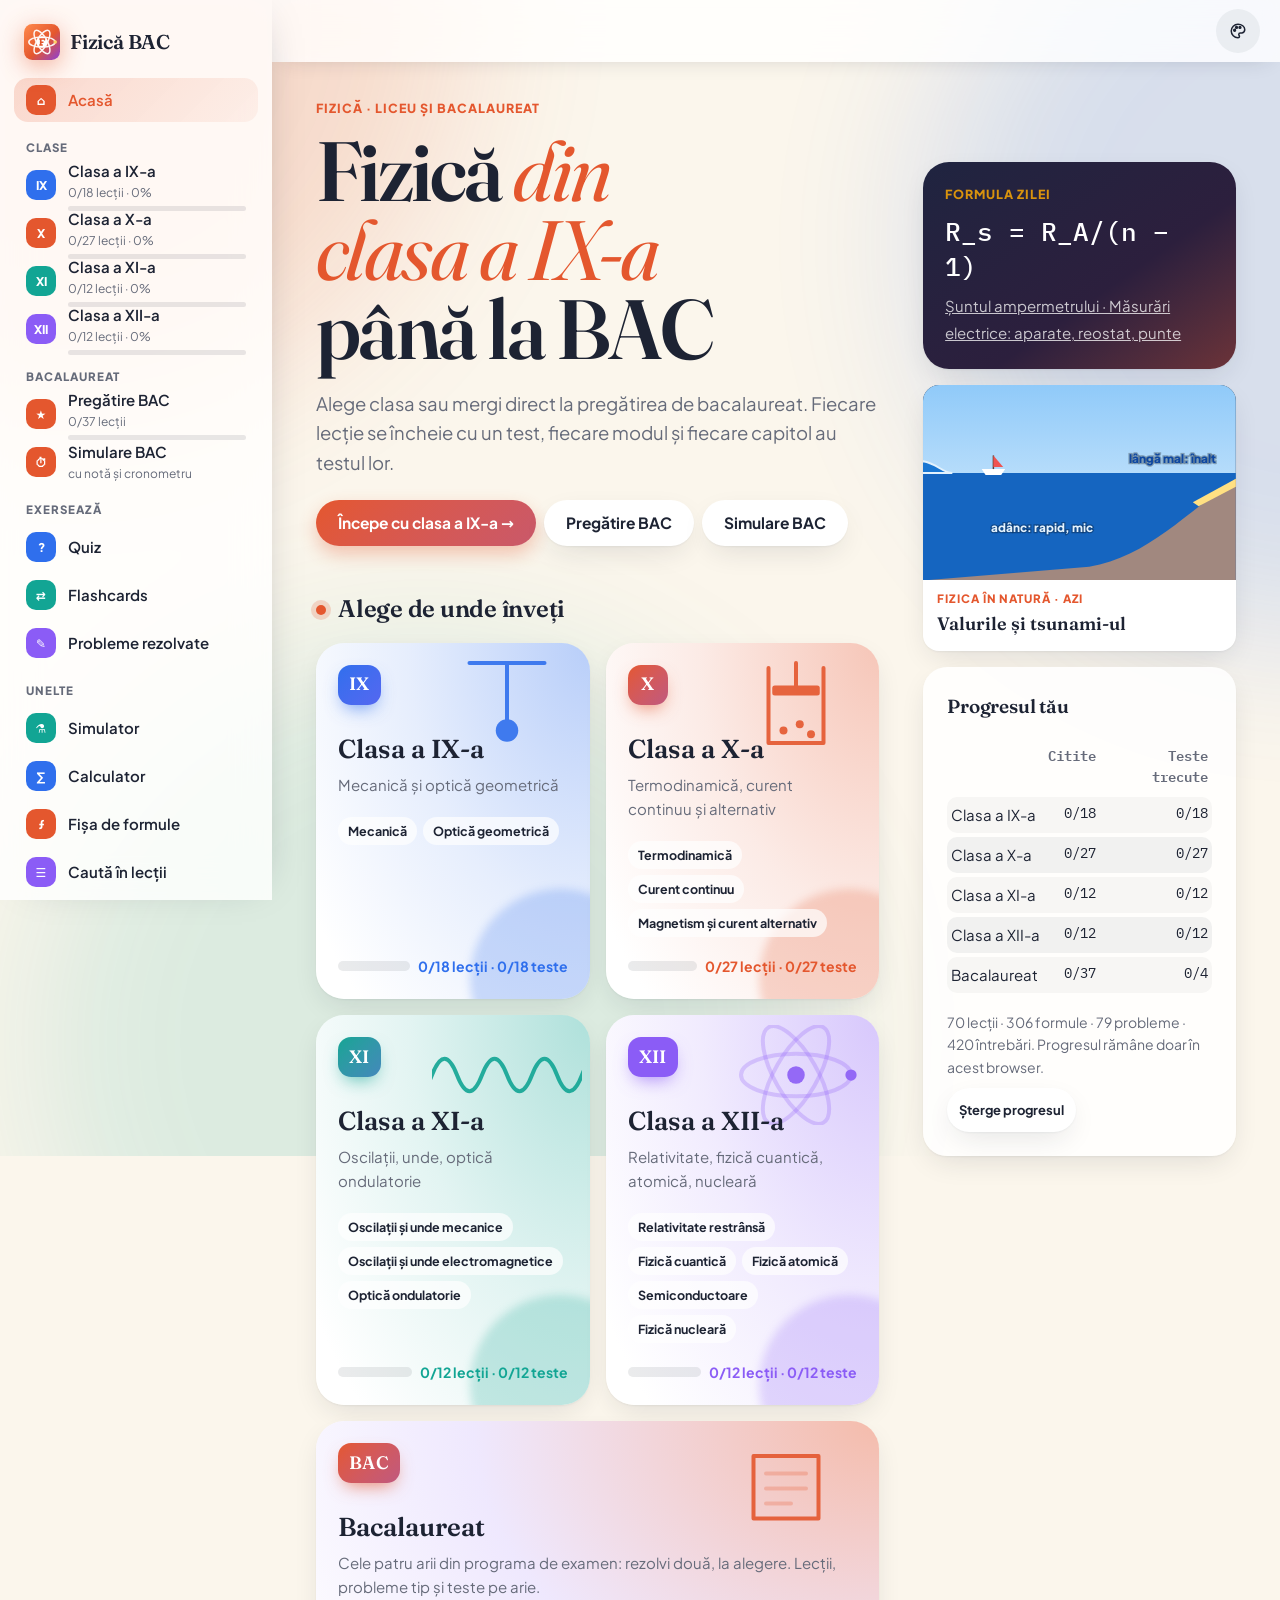
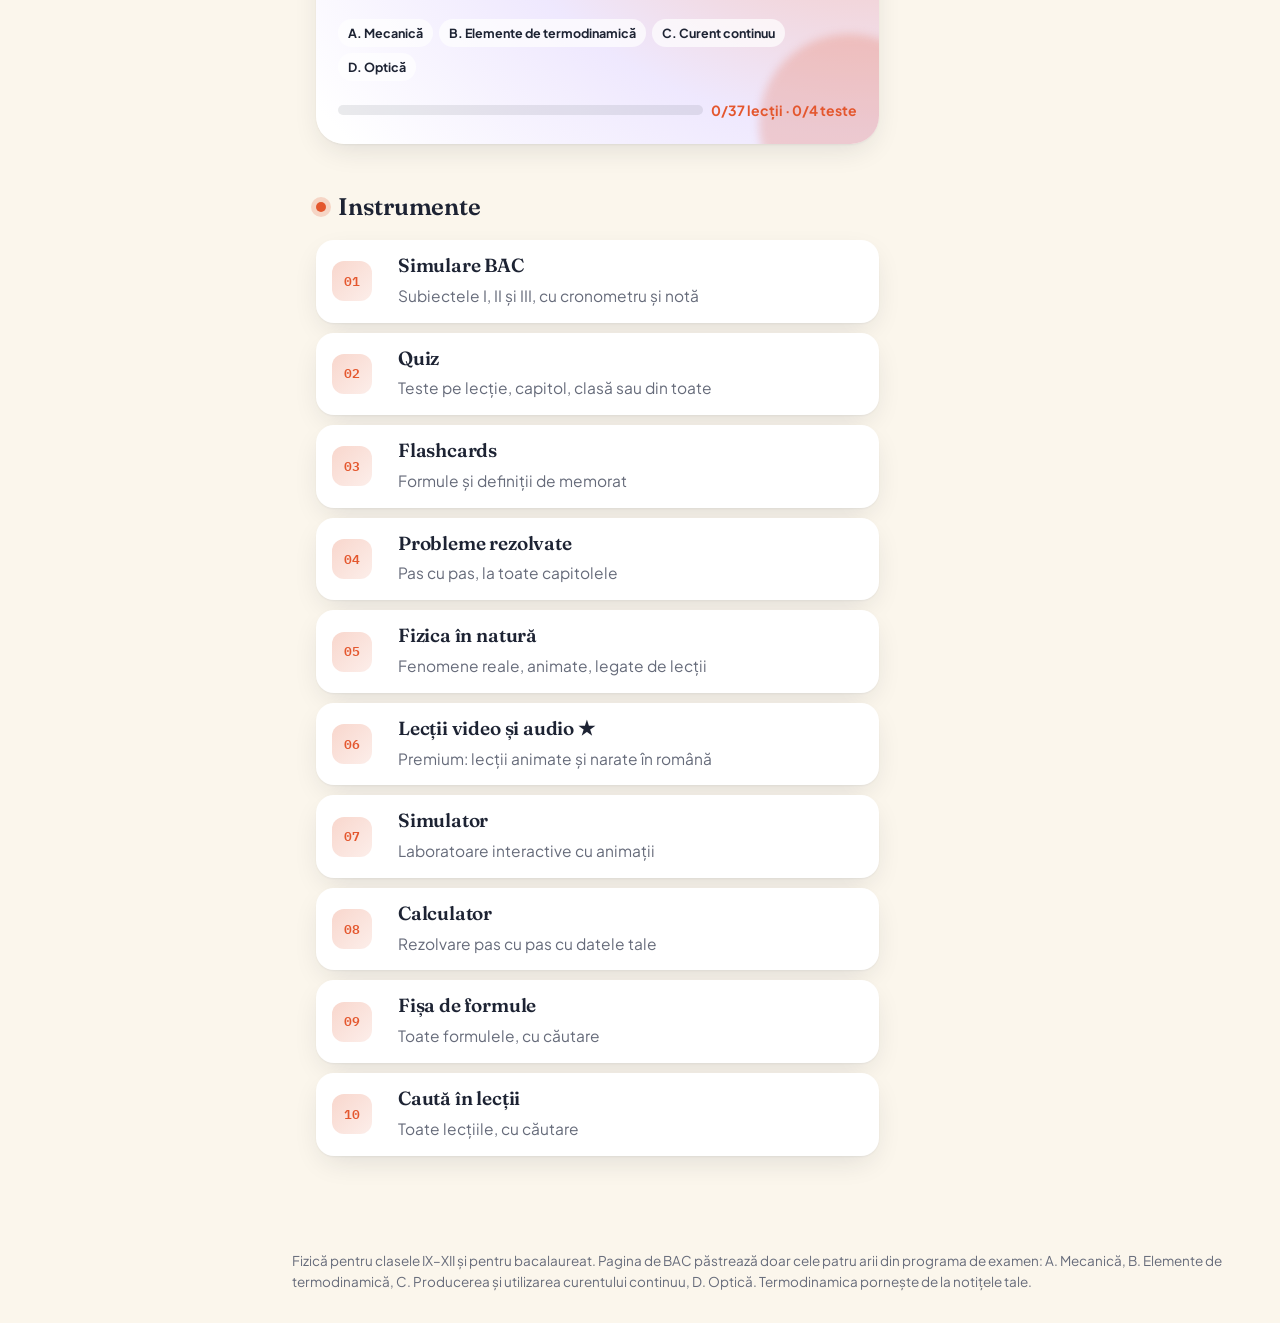
==== commit d2e5be4e: "Fizica BAC 1.4.1: logo nou (atom cu F) - Iconita noua pe Android (adaptiva), iPhone, calculator si f" ====
--- a/app/index.html
+++ b/app/index.html
@@ -943,9 +943,6 @@
 .tgrid button{min-height:76px;border:0;box-shadow:var(--soft);background:var(--sheet)}
 .tgrid button[aria-pressed="true"]{box-shadow:0 0 0 3px var(--accent)}
 .tpanel .tinst{margin-top:12px;width:100%;justify-content:center}
-.pm-ask{display:grid;gap:8px;margin-top:16px;padding-top:14px}
-.pm-ask .btn{justify-content:center}
-.pm-ask small{color:var(--muted);font-size:13.5px;line-height:1.45}
 .linkbtn{font:inherit;color:var(--accent);background:none;border:0;padding:0;text-decoration:underline;cursor:pointer;font-weight:700}
 .pm-lockcard{border:0;box-shadow:var(--soft),inset 0 0 0 2px color-mix(in srgb,var(--gold) 45%,transparent)}
 .pm-item .acts a{min-height:44px;border:0;box-shadow:var(--soft)}
@@ -991,15 +988,17 @@
 }
 @media (max-width:820px),(hover:none){.aura i{animation:none;filter:blur(60px)}.sheet,.toc,.prog .pc{backdrop-filter:none;-webkit-backdrop-filter:none;background:var(--sheet)}}
 @media (prefers-reduced-motion:reduce){.aura i{animation:none}html{scroll-behavior:auto}.fbk{animation:none;opacity:0}}
+.logo .mark{background:none!important;box-shadow:none!important;padding:0;border-radius:0;width:36px;height:36px;filter:drop-shadow(0 6px 12px color-mix(in srgb,#e4572e 45%,transparent))}.logo .mark svg{width:100%;height:100%;display:block}
 </style>
 </head>
 <body>
 <script>try{var _t=JSON.parse(localStorage.getItem("tbac:theme"));if(_t)document.documentElement.setAttribute("data-theme",_t);}catch(e){}</script>
+<svg width="0" height="0" style="position:absolute" aria-hidden="true"><defs><linearGradient id="fbLogoG" x1="0" y1="0" x2="1" y2="1"><stop offset="0" stop-color="#ff8a4c"/><stop offset=".55" stop-color="#e4572e"/><stop offset="1" stop-color="#8b3fd9"/></linearGradient><symbol id="fbLogo" viewBox="0 0 120 120"><rect width="120" height="120" rx="28" fill="url(#fbLogoG)"/><g fill="none" stroke="#fff" stroke-width="5" stroke-linecap="round" opacity=".94"><ellipse cx="60" cy="60" rx="44" ry="17"/><ellipse cx="60" cy="60" rx="44" ry="17" transform="rotate(60 60 60)"/><ellipse cx="60" cy="60" rx="44" ry="17" transform="rotate(-60 60 60)"/></g><circle cx="60" cy="60" r="18" fill="#fff"/><path d="M51 47.5H70.5V55H66.5V52.5H58.5V58H65V63H58.5V67.5H62.5V72.5H51V67.5H53V52.5H51Z" fill="#e4572e"/><circle cx="104" cy="60" r="6" fill="#ffd166"/></symbol></defs></svg>
 <div class="aura" aria-hidden="true"><i></i><i></i><i></i></div>
 <nav class="side" id="side" aria-label="Navigare principală"></nav>
 <header class="topbar">
   <div class="bar">
-    <a class="logo" href="#acasa"><span class="mark">F</span>Fizică BAC</a>
+    <a class="logo" href="#acasa"><span class="mark"><svg viewBox="0 0 120 120" aria-hidden="true"><use href="#fbLogo"/></svg></span>Fizică BAC</a>
     <nav class="menu" aria-label="Meniu principal" id="menu"></nav>
     <span class="spacer"></span>
     <button class="iconbtn" type="button" id="themebtn" aria-label="Alege tema" title="Alege stilul"><svg viewBox="0 0 24 24" fill="none" stroke="currentColor" stroke-width="2" stroke-linecap="round"><path d="M12 3a9 9 0 1 0 0 18c1.2 0 2-.8 2-1.9 0-.5-.2-.9-.5-1.3-.3-.3-.5-.8-.5-1.3 0-1.1.9-1.9 2-1.9h2.3A4.7 4.7 0 0 0 21 9.9C21 6.1 17 3 12 3z"/><circle cx="7.5" cy="11" r="1.2" fill="currentColor"/><circle cx="10" cy="7.2" r="1.2" fill="currentColor"/><circle cx="14.6" cy="7.2" r="1.2" fill="currentColor"/></svg></button>
@@ -4586,8 +4585,6 @@
    Înainte era un simplu „premium: true” în localStorage, care se putea seta de mână. */
 let premMemo=null;
 const isPrem=()=>{ if(premMemo===null){ const c=store.get('premcode',''); premMemo=typeof c==='string'&&c!==''&&sha256s('fizbac-premium:'+c)===PREM_HASH; } return premMemo; };
-const CODE_MAIL='georgebogdadanaila@gmail.com';
-const codeMailHref='mailto:'+CODE_MAIL+'?subject='+encodeURIComponent('Cerere cod Premium Fizică BAC')+'&body='+encodeURIComponent('Salut! Aș vrea codul Premium pentru aplicația Fizică BAC.\n\nNumele meu: ');
 const IC={
   play:'<svg viewBox="0 0 24 24" fill="currentColor" aria-hidden="true"><path d="M7 4.5v15a1 1 0 0 0 1.5.86l12.4-7.5a1 1 0 0 0 0-1.72L8.5 3.64A1 1 0 0 0 7 4.5z"/></svg>',
   pause:'<svg viewBox="0 0 24 24" fill="currentColor" aria-hidden="true"><rect x="6" y="4" width="4.5" height="16" rx="1.2"/><rect x="13.5" y="4" width="4.5" height="16" rx="1.2"/></svg>',
@@ -4610,8 +4607,7 @@
       tries++; inp.value=''; inp.focus(); er.textContent='Cod greșit.'; if(tries>=5){ tries=0; wait=Date.now()+30000; er.textContent='Cod greșit de 5 ori. Așteaptă 30 de secunde.'; } };
     btn.onclick=go; inp.addEventListener('keydown',e=>{ if(e.key==='Enter'){ e.preventDefault(); go(); } }); inp.addEventListener('input',()=>{ er.textContent=''; }); },0);
   return `<div class="sheet pm-unlock"><span class="pm-tag">★ Premium</span><h2 style="margin:10px 0 4px">Introdu codul Premium</h2><p class="hint" style="margin:0">Codul deblochează toate lecțiile video și audio pe acest dispozitiv.</p>
-    <div class="row"><label class="sr" for="${id}">Cod Premium</label><input id="${id}" type="text" autocomplete="off" autocapitalize="characters" spellcheck="false" placeholder="COD" enterkeyhint="go"><button class="btn" type="button" id="${id}b">Deblochează</button></div><div class="err" id="${id}e" aria-live="polite"></div>
-    <div class="pm-ask"><a class="btn ghost" href="${codeMailHref}">✉️ Nu ai codul? Cere-l pe email</a><small>Se deschide aplicația de email cu un mesaj gata scris către <b>${CODE_MAIL}</b>. Primești codul ca răspuns. Dacă nu se deschide nimic, <button type="button" class="linkbtn" data-copy="${CODE_MAIL}">copiază adresa</button> și scrie-ne din aplicația ta de email.</small></div></div>`;
+    <div class="row"><label class="sr" for="${id}">Cod Premium</label><input id="${id}" type="text" autocomplete="off" autocapitalize="characters" spellcheck="false" placeholder="COD" enterkeyhint="go"><button class="btn" type="button" id="${id}b">Deblochează</button></div><div class="err" id="${id}e" aria-live="polite"></div></div>`;
 }
 function premStrip(n){
   if(isPrem()) return `<div class="pm-strip"><a class="btn" href="#video-${n}">${IC.video}Lecția video</a><a class="btn ghost" href="#audio-${n}">${IC.audio}Ascultă lecția</a><span class="pm-tag">★ Premium</span></div>`;
@@ -4926,7 +4922,7 @@
   const sd=$('#side'); if(!sd) return;
   const it=(h,ic,t,sub,k,pct)=>`<a class="si" href="#${h}" data-h="${h}"${k?` style="--k:var(${k})"`:''}><span class="dot">${ic}</span><span class="sm">${t}${sub?`<small>${sub}</small>`:''}${pct!==undefined?`<span class="mini"><i style="width:${pct}%"></i></span>`:''}</span></a>`;
   const bs=bacStats();
-  sd.innerHTML=`<a class="logo" href="#acasa"><span class="mark">F</span>Fizică BAC</a>`
+  sd.innerHTML=`<a class="logo" href="#acasa"><span class="mark"><svg viewBox="0 0 120 120" aria-hidden="true"><use href="#fbLogo"/></svg></span>Fizică BAC</a>`
    +it('acasa',SIDE_IC.home,'Acasă','','--accent')
    +'<h6>Clase</h6>'+CLASE.map(c=>{ const st=classStats(c.id); return it('clasa-'+c.id,c.s,c.t,st.r+'/'+st.n+' lecții · '+st.pct+'%',c.c,st.pct); }).join('')
    +'<h6>Bacalaureat</h6>'+it('bac',SIDE_IC.bac,'Pregătire BAC',bs.r+'/'+bs.n+' lecții','--accent',bs.pct)+it('simbac',SIDE_IC.sim,'Simulare BAC','cu notă și cronometru','--c2')
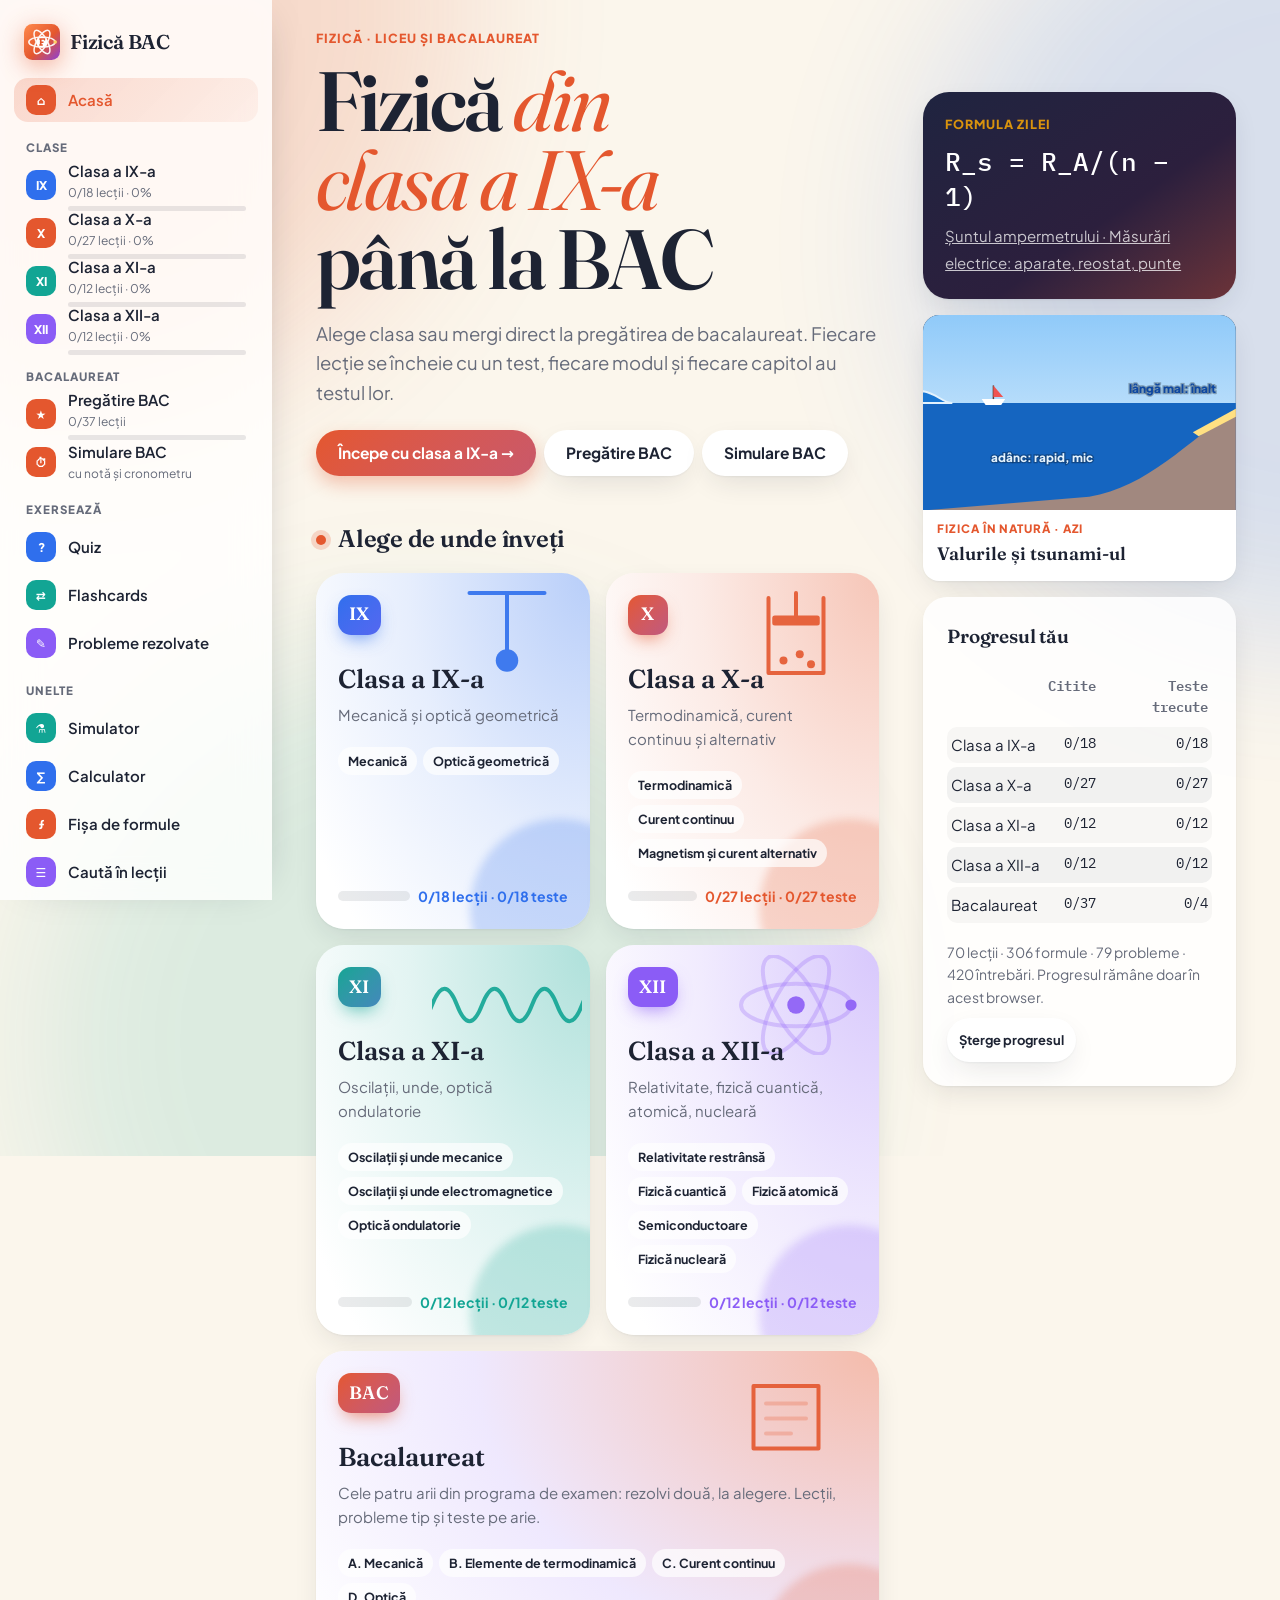
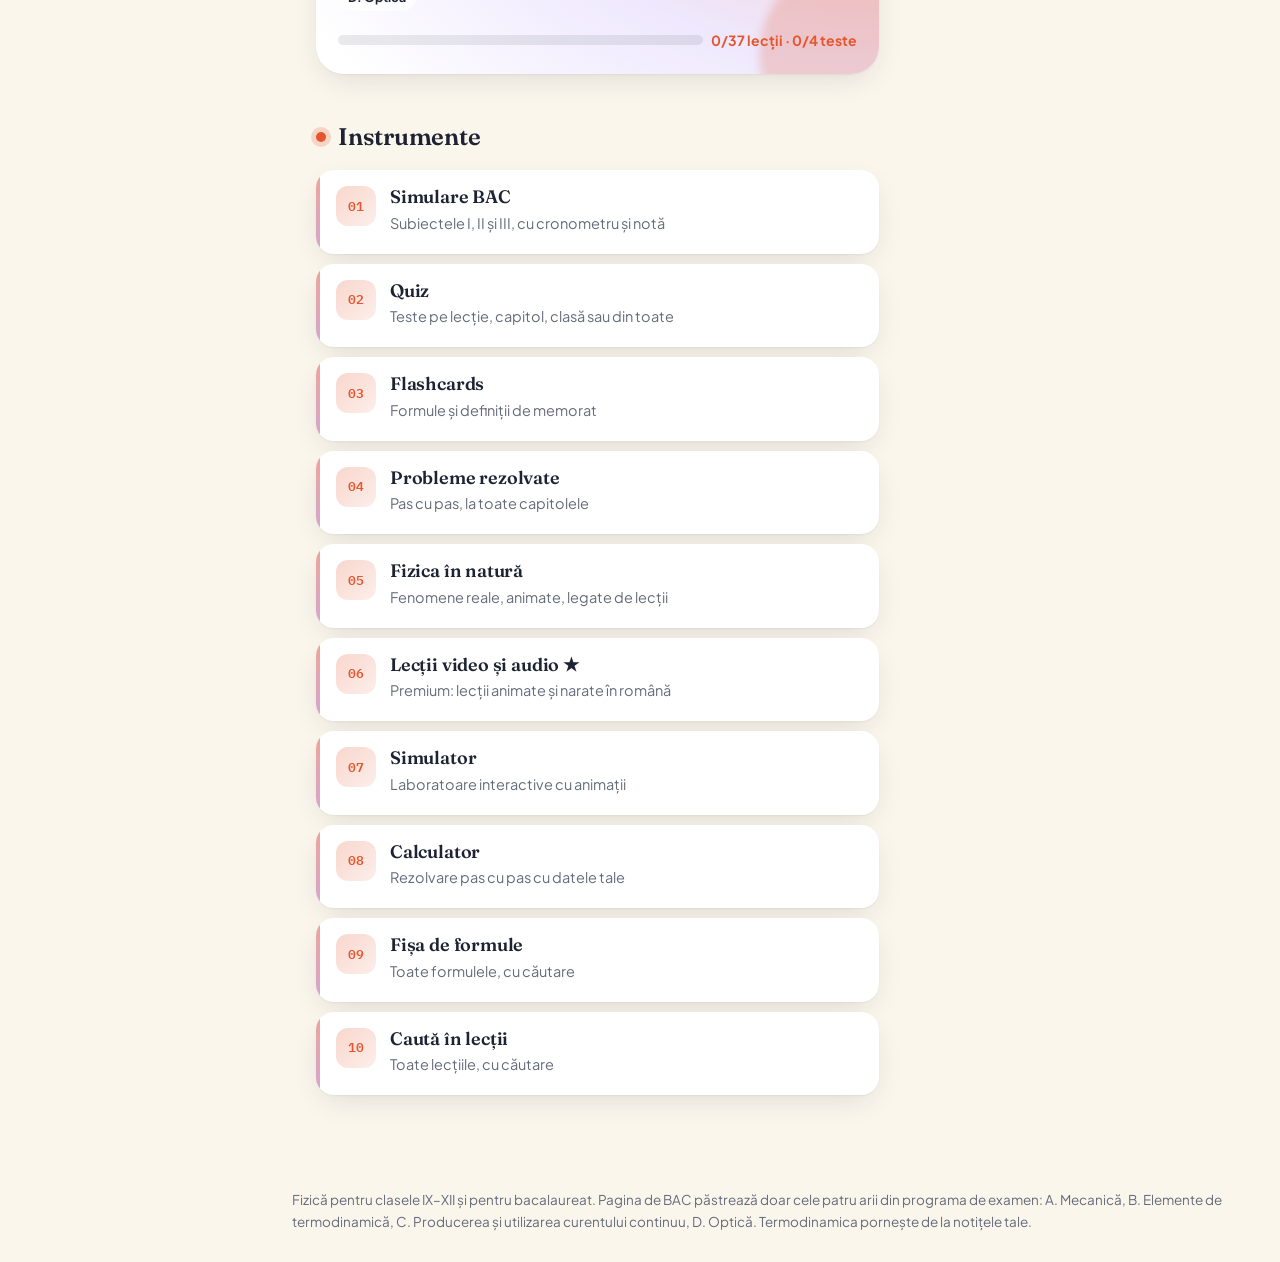
==== commit cf36cc6e: "Rotita mouse-ului merge, simulatoare pe un ecran, carduri terminate cu contur, meniu stanga/dreapta " ====
--- a/app/index.html
+++ b/app/index.html
@@ -11,8 +11,8 @@
 <meta name="apple-mobile-web-app-status-bar-style" content="black-translucent">
 <title>Fizică BAC</title>
 <link rel="manifest" href="manifest.webmanifest">
-<link rel="icon" type="image/png" sizes="32x32" href="icons/favicon-32.png">
-<link rel="apple-touch-icon" href="icons/apple-touch-icon.png">
+<link rel="icon" type="image/png" sizes="32x32" href="icons/favicon-32.png?v=141">
+<link rel="apple-touch-icon" href="icons/apple-touch-icon.png?v=141">
 <!-- fonturile sunt incluse local (www/fonts), ca aplicația să meargă și fără internet -->
 <link href="fonts/fonts.css" rel="stylesheet">
 <style>
@@ -978,7 +978,7 @@
 @media (max-width:1199px){.side{display:none!important}}
 
 /* telefon: fără scroll orizontal, câmpuri de 16 px (fără zoom pe iOS) */
-html,body{overflow-x:hidden}
+html,body{overflow-x:clip}
 @media (max-width:560px){
   select,input{font-size:16px!important}
   main{padding-top:22px}
@@ -989,10 +989,75 @@
 @media (max-width:820px),(hover:none){.aura i{animation:none;filter:blur(60px)}.sheet,.toc,.prog .pc{backdrop-filter:none;-webkit-backdrop-filter:none;background:var(--sheet)}}
 @media (prefers-reduced-motion:reduce){.aura i{animation:none}html{scroll-behavior:auto}.fbk{animation:none;opacity:0}}
 .logo .mark{background:none!important;box-shadow:none!important;padding:0;border-radius:0;width:36px;height:36px;filter:drop-shadow(0 6px 12px color-mix(in srgb,#e4572e 45%,transparent))}.logo .mark svg{width:100%;height:100%;display:block}
+@media (min-width:1000px){
+  #view:has(> #simhost) > h1{font-size:34px;margin:0 0 4px}
+  #view:has(> #simhost) > .lead{font-size:15px;margin:0 0 10px;max-width:none}
+  #view:has(> #simhost) > .seg{margin-bottom:12px}
+  main:has(#simhost){padding-top:18px}
+  #simhost .grid2.fit{height:var(--labh);align-items:stretch;grid-template-columns:minmax(330px,380px) minmax(0,1fr)}
+  #simhost .grid2.fit > .sheet{padding:16px 18px;overflow:auto;scrollbar-width:thin}
+  #simhost .grid2.fit > .sheet:first-child h2{font-size:20px;margin-bottom:8px}
+  #simhost .grid2.fit .field{margin-bottom:6px}
+  #simhost .grid2.fit .inst-s{display:none}
+  #simhost .grid2.fit input[type=range]{height:24px}
+  #simhost .grid2.fit .fx{margin:8px 0;padding-top:8px;padding-bottom:8px;font-size:16px}
+  #simhost .grid2.fit .hint{font-size:13.5px;margin-top:6px}
+  #simhost .grid2.fit .actions{margin-top:8px}
+  #simhost .grid2.fit .plots{gap:10px;grid-template-columns:repeat(auto-fit,minmax(170px,1fr))}
+  #simhost .grid2.fit .plot{padding:8px 10px}
+  #simhost .grid2.fit .plot h4{margin-bottom:2px;font-size:13.5px}
+  #simhost .grid2.fit .results{margin-top:10px;gap:8px;grid-template-columns:repeat(auto-fit,minmax(118px,1fr))}
+  #simhost .grid2.fit .tile{padding:6px 10px}
+  #simhost .grid2.fit .tile .v{font-size:16px}
+  #simhost .grid2.fit select,#simhost .grid2.fit input[type=number]{min-height:36px;padding:5px 10px}
+  #simhost .grid2.fit label{font-size:13px;margin-bottom:2px}
+  #simhost .grid2.fit .row2{gap:8px}
+  #simhost .grid2.fit .seg{margin-bottom:8px}
+  #simhost .grid2.fit .seg button{min-height:36px;padding:5px 11px;font-size:13.5px}
+  #simhost .grid2.fit .tile .k{font-size:12px}
+  #simhost .grid2.fit .results{grid-template-columns:repeat(auto-fit,minmax(104px,1fr))}
+}
+/* carduri: aerisite, cu contur în culoarea temei când sunt terminate */
+.ch{position:relative;overflow:hidden}
+.ch::before{content:"";position:absolute;left:0;top:0;bottom:0;width:4px;background:linear-gradient(var(--sc,var(--accent)),color-mix(in srgb,var(--sc,var(--accent)) 40%,var(--c4)));opacity:.55;transition:opacity .2s,width .2s}
+.ch:hover::before{opacity:1;width:6px}
+.cards .ch{grid-template-columns:44px minmax(0,1fr);row-gap:4px;align-items:start;padding:16px 18px 16px 20px}
+.cards .ch .no{grid-row:1/4;align-self:start}
+.cards .ch .t{font-size:18px;line-height:1.25}
+.cards .ch .d{font-size:14.5px;line-height:1.45}
+.cards .ch .st{grid-column:2;grid-row:auto;justify-content:flex-start;text-align:left;flex-wrap:wrap;gap:6px;margin-top:4px}
+.ch .st .src{color:var(--muted);font-size:12.5px}
+.ch.done{box-shadow:var(--soft),inset 0 0 0 2.5px var(--accent),0 0 0 4px color-mix(in srgb,var(--accent) 14%,transparent)}
+.ch.done::before{opacity:1;width:5px;background:var(--accent)}
+.ch.done::after{content:"✓";position:absolute;right:14px;top:12px;width:24px;height:24px;border-radius:50%;display:grid;place-items:center;font-size:13px;font-weight:800;background:var(--accent);color:var(--accent-ink)}
+.ch.done .no{background:color-mix(in srgb,var(--accent) 22%,transparent);color:var(--accent)}
+/* poziția meniului + teme în bara laterală */
+.sidepos{display:flex;align-items:center;gap:4px;padding:4px;border-radius:14px;background:color-mix(in srgb,var(--ink) 6%,transparent)}
+.sidepos span{font-size:12.5px;font-weight:700;color:var(--muted);padding:0 6px;flex:1}
+.sidepos button{font:inherit;font-size:13px;font-weight:700;min-height:36px;padding:0 10px;border:0;border-radius:10px;background:none;color:var(--muted);cursor:pointer}
+.sidepos button[aria-pressed="true"]{background:var(--sheet);color:var(--accent);box-shadow:var(--soft)}
+.sidepos.tp{margin-top:12px;display:none}
+.sthemes{justify-content:center}
+@media (min-width:1200px){
+  .sidepos.tp{display:flex}
+  .topbar{display:none}
+  .topbar,main,footer{margin-left:auto!important;margin-right:auto!important}
+  body{padding-left:var(--side)}
+  :root[data-side="right"] body{padding-left:0;padding-right:var(--side)}
+  :root[data-side="right"] .side{left:auto;right:0;box-shadow:-8px 0 40px -24px color-mix(in srgb,var(--ink) 35%,transparent)}
+  :root[data-side="right"] .side a.si:hover{transform:translateX(-3px)}
+  main{padding-top:28px}
+  .tpanel{top:auto;bottom:20px;left:calc(var(--side) + 16px);right:auto}
+  :root[data-side="right"] .tpanel{left:auto;right:calc(var(--side) + 16px)}
+  .sbtop{top:12px}.toc{top:20px}.front-side{top:24px}
+  #view:has(> #simhost) > .lead{display:none}
+  #view:has(> #simhost) > .seg{flex-wrap:nowrap;overflow-x:auto;scrollbar-width:none;max-width:100%}
+  #view:has(> #simhost) > .seg a{white-space:nowrap;padding:7px 12px}
+}
 </style>
 </head>
 <body>
-<script>try{var _t=JSON.parse(localStorage.getItem("tbac:theme"));if(_t)document.documentElement.setAttribute("data-theme",_t);}catch(e){}</script>
+<script>try{var _t=JSON.parse(localStorage.getItem("tbac:theme"));if(_t)document.documentElement.setAttribute("data-theme",_t);var _s=JSON.parse(localStorage.getItem("tbac:sidepos"));if(_s)document.documentElement.setAttribute("data-side",_s);}catch(e){}</script>
 <svg width="0" height="0" style="position:absolute" aria-hidden="true"><defs><linearGradient id="fbLogoG" x1="0" y1="0" x2="1" y2="1"><stop offset="0" stop-color="#ff8a4c"/><stop offset=".55" stop-color="#e4572e"/><stop offset="1" stop-color="#8b3fd9"/></linearGradient><symbol id="fbLogo" viewBox="0 0 120 120"><rect width="120" height="120" rx="28" fill="url(#fbLogoG)"/><g fill="none" stroke="#fff" stroke-width="5" stroke-linecap="round" opacity=".94"><ellipse cx="60" cy="60" rx="44" ry="17"/><ellipse cx="60" cy="60" rx="44" ry="17" transform="rotate(60 60 60)"/><ellipse cx="60" cy="60" rx="44" ry="17" transform="rotate(-60 60 60)"/></g><circle cx="60" cy="60" r="18" fill="#fff"/><path d="M51 47.5H70.5V55H66.5V52.5H58.5V58H65V63H58.5V67.5H62.5V72.5H51V67.5H53V52.5H51Z" fill="#e4572e"/><circle cx="104" cy="60" r="6" fill="#ffd166"/></symbol></defs></svg>
 <div class="aura" aria-hidden="true"><i></i><i></i><i></i></div>
 <nav class="side" id="side" aria-label="Navigare principală"></nav>
@@ -1039,8 +1104,9 @@
 $('#themebtn').addEventListener('click',e=>{ e.stopPropagation(); let p=$('#tpanel'); if(p){ p.remove(); return; }
   const cur=document.documentElement.getAttribute('data-theme')||'auto';
   p=document.createElement('div'); p.className='tpanel'; p.id='tpanel'; p.setAttribute('role','dialog'); p.setAttribute('aria-label','Alege tema');
-  p.innerHTML='<h3>Alege stilul</h3><div class="tgrid">'+THEMES.map(([id,n,g])=>`<button type="button" data-t="${id}" aria-pressed="${id===cur}"><span class="sw" style="background:${g}"></span>${n}</button>`).join('')+'</div>'+installBtn();
+  p.innerHTML='<h3>Alege stilul</h3><div class="tgrid">'+THEMES.map(([id,n,g])=>`<button type="button" data-t="${id}" aria-pressed="${id===cur}"><span class="sw" style="background:${g}"></span>${n}</button>`).join('')+'</div><div class="sidepos tp" role="group" aria-label="Poziția meniului"><span>Meniul lateral</span><button type="button" data-pos="left" aria-pressed="'+(sidePos()==='left')+'">◧ Stânga</button><button type="button" data-pos="right" aria-pressed="'+(sidePos()==='right')+'">Dreapta ◨</button></div>'+installBtn();
   document.body.appendChild(p);
+  p.querySelectorAll('[data-pos]').forEach(b=>b.onclick=()=>setSidePos(b.dataset.pos));
   p.querySelectorAll('button').forEach(b=>b.onclick=()=>{ setTheme(b.dataset.t); p.querySelectorAll('button').forEach(x=>x.setAttribute('aria-pressed',x===b)); });
   p.addEventListener('click',ev=>ev.stopPropagation());
 });
@@ -3325,7 +3391,7 @@
   const cv=d.querySelector('canvas'); if(aspect) cv.dataset.aspect=aspect; const run=()=>fn(cv); drawers.push(run); run(); return cv;
 }
 function prep(cv){
-  const dpr=Math.max(1,window.devicePixelRatio||1), W=Math.max(200,cv.clientWidth||cv.parentElement.clientWidth-20), H=Math.round(Math.max(130,Math.min(W*(+cv.dataset.aspect||0.86),520)));
+  const dpr=Math.max(1,window.devicePixelRatio||1), W=Math.max(200,cv.clientWidth||cv.parentElement.clientWidth-20), H=Math.round(Math.max(+cv.dataset.minh||130,Math.min(W*(+cv.dataset.aspect||0.86),520,+cv.dataset.maxh||Infinity)));
   cv.style.height=H+'px'; cv.width=Math.round(W*dpr); cv.height=Math.round(H*dpr);
   const ctx=cv.getContext('2d'); ctx.setTransform(dpr,0,0,dpr,0,0); ctx.clearRect(0,0,W,H); return {ctx,W,H};
 }
@@ -3496,8 +3562,8 @@
   pr.onclick=()=>{ if(!armed){ armed=true; pr.textContent='Sigur? Apasă din nou ca să ștergi tot'; setTimeout(()=>{armed=false; if(pr.isConnected) pr.textContent='Șterge progresul';},4000); return; }
     progress={read:{},best:{},tests:{},wrong:{},simbac:[]}; saveP(); store.set('last',null); route(); };
 }
-function chapterCard(l){ const b=progress.best[l.id]; return row('#lectii-'+gi(l),sn(l),l.t,l.d,(l.nb?'<span class="badge extra">Nu se cere la BAC</span>':'')+(l.extra?'<span class="badge extra">Completare</span>':'')+(progress.read[l.id]?'<span class="badge good">Citit</span>':'')+tbadge('l:'+l.id)); }
-const testRow=(arg,label,t,ids,n)=>row('#test-'+arg,'✎',t,Math.min(n,qCount(ids))+' întrebări · treci cu '+PASS+'%',tbadge(testScope(arg).key)||'<span class="badge">'+label+'</span>','test');
+function chapterCard(l){ const b=progress.best[l.id]; return row('#lectii-'+gi(l),sn(l),l.t,l.d,(l.nb?'<span class="badge extra">Nu se cere la BAC</span>':'')+(l.extra?'<span class="badge extra">Completare</span>':'')+(progress.read[l.id]?'<span class="badge good">Citit</span>':'')+tbadge('l:'+l.id),progress.read[l.id]||progress.tests['l:'+l.id]>=PASS?'done':''); }
+const testRow=(arg,label,t,ids,n)=>row('#test-'+arg,'✎',t,Math.min(n,qCount(ids))+' întrebări · treci cu '+PASS+'%',tbadge(testScope(arg).key)||'<span class="badge">'+label+'</span>','test'+((progress.tests[testScope(arg).key]>=PASS)?' done':''));
 const groupsHTML = m => groupsOf(m,true).map(g=>{ const ls=L.filter(l=>l.g===g.id); return `<section class="group"><div class="group-h"><h2>${g.t}</h2><span>${g.d}</span></div><div class="cards">${ls.map(chapterCard).join('')}${ls.length>1?testRow('g'+g.id,'Test de modul','Testul modulului: '+g.t,ls.map(l=>l.id),12):''}</div></section>`; }).join('');
 const toolsHTML=(sid,extra)=>`<div class="actions" style="margin:0 0 24px">${extra||''}<a class="btn ghost" href="#simulator-${sid}">Simulator</a><a class="btn ghost" href="#calculator-${sid}">Calculator</a><a class="btn ghost" href="#formule-${sid}">Formule</a><a class="btn ghost" href="#probleme-${sid}">Probleme rezolvate</a></div>`;
 const finalCard=(arg,t,d)=>`<a class="final" href="#test-${arg}"><span class="over" style="margin:0">TEST FINAL</span><b>${t}</b><span>${d}</span>${tbadge(testScope(arg).key)}<span class="btn">Începe testul →</span></a>`;
@@ -3803,9 +3869,9 @@
   <div class="stack">
   <section class="grid2"><div class="sheet"><h2>Transformare 1 → 2</h2>
     <div class="seg" id="sim-type" role="group" aria-label="Transformare"></div>
-    <div class="field"><label for="sim-gas">Gaz</label><select id="sim-gas"><option value="3">Monoatomic (i = 3, ex. He)</option><option value="5" selected>Biatomic (i = 5, ex. O₂, aer)</option><option value="6">Poliatomic (i = 6)</option></select></div>
+    
     <div class="row2"><div class="field"><label for="sim-nu">ν (mol)</label><input id="sim-nu" type="number" step="0.1" min="0.1" value="1"></div><div class="field"><label for="sim-p1">p₁ (kPa)</label><input id="sim-p1" type="number" step="10" min="1" value="200"></div></div>
-    <div class="field"><label for="sim-v1">V₁ (litri)</label><input id="sim-v1" type="number" step="0.5" min="0.1" value="12.5"></div><p class="err-msg" id="sim-err" role="alert" hidden></p>
+    <div class="row2"><div class="field"><label for="sim-gas">Gaz</label><select id="sim-gas"><option value="3">Monoatomic (i = 3)</option><option value="5" selected>Biatomic (i = 5)</option><option value="6">Poliatomic (i = 6)</option></select></div><div class="field"><label for="sim-v1">V₁ (litri)</label><input id="sim-v1" type="number" step="0.5" min="0.1" value="12.5"></div></div><p class="err-msg" id="sim-err" role="alert" hidden></p>
     <div class="field"><label for="sim-r" id="sim-r-label">V₂ / V₁</label><input id="sim-r" type="range" min="0.4" max="3" step="0.05" value="2"><div class="mono" id="sim-r-val"></div></div>
     <div class="fx" id="sim-law"></div><p class="hint" id="sim-hint"></p>
   </div><div class="sheet"><div class="plots" id="sim-plots"></div><div class="results" id="sim-res"></div></div></section>
@@ -4121,7 +4187,29 @@
   view.innerHTML=`<h1>Simulator</h1><p class="lead">Șapte laboratoare, din clasa a IX-a până într-a XII-a. Mută cursoarele: animațiile, graficele și rezultatele se recalculează pe loc.</p>
   <div class="seg" role="group" aria-label="Laborator">${LABS.map(s=>`<a href="#simulator-${s.id}" ${s.id===simSubj?'aria-current="page"':''}>${s.t}</a>`).join('')}</div><div id="simhost"></div>`;
   LABS.find(x=>x.id===simSubj).fn();
-}
+  fitLab();
+}
+/* Pe calculator, primul laborator încape întreg pe ecran: graficele se micșorează până când
+   controalele, graficele și rezultatele intră în fereastră, fără derulare. */
+function fitLab(){
+  const g=document.querySelector('#simhost .grid2'); if(!g) return;
+  const cvs=[...g.querySelectorAll('canvas')]; cvs.forEach(c=>{ delete c.dataset.maxh; delete c.dataset.minh; });
+  g.style.removeProperty('--labh'); g.classList.remove('fit');
+  if(innerWidth<1000||innerHeight<520){ redraw(); return; }
+  redraw();
+  const top=g.getBoundingClientRect().top+scrollY, avail=innerHeight-top-14;
+  if(avail<300) return;
+  g.classList.add('fit'); g.style.setProperty('--labh',avail+'px'); redraw();
+  const right=g.children[1];
+  const fits=()=>right.scrollHeight<=right.clientHeight;
+  if(fits()) return;
+  /* cea mai mare scară a graficelor la care laboratorul încă încape (căutare binară) */
+  const nat=cvs.map(c=>c.clientHeight);
+  const apply=k=>{ cvs.forEach((c,i)=>{ c.dataset.minh=72; c.dataset.maxh=Math.max(72,Math.floor(nat[i]*k)); }); redraw(); };
+  let lo=.2, hi=1; for(let k=0;k<7;k++){ const mid=(lo+hi)/2; apply(mid); if(fits()) lo=mid; else hi=mid; }
+  apply(lo);
+}
+let fitT; addEventListener('resize',()=>{ clearTimeout(fitT); fitT=setTimeout(()=>{ if(current==='simulator') fitLab(); },150); });
 const wide=cv=>{ cv.parentElement.style.gridColumn='1/-1'; return cv; };
 const mono=(ctx,sz=12.5)=>{ ctx.font=sz+'px "IBM Plex Mono", ui-monospace, monospace'; };
 function liveAnim(host,title,draw,aspect){ let t=0; const cv=wide(addPlot(host,title,c=>draw(c,t),aspect)); startLoop(dt=>{ t+=dt; if(cv.isConnected) draw(cv,t); }); return cv; }
@@ -4441,7 +4529,7 @@
     const only=subj(arg)?[arg]:isK(arg)?subjOfClass(arg.slice(1)).map(s=>s.id):null;
     view.innerHTML=`<h1>Probleme rezolvate</h1><p class="lead">Încearcă singur, apoi deschide pașii unul câte unul.</p>
     <div class="seg" role="group" aria-label="Clasă"><a href="#probleme" ${only?'':'aria-current="page"'}>Toate</a>${CLASE.map(c=>`<a href="#probleme-k${c.id}" ${arg==='k'+c.id?'aria-current="page"':''}>${c.t}</a>`).join('')}</div>`
-    +SUBJ.filter(s=>!only||only.includes(s.id)).map(s=>{const ps=P.filter(p=>subjOf(p.ch)===s.id);return ps.length?`<section class="group"><div class="group-h"><h2>${s.t}</h2><span>${klass(s.cls).t} · ${ps.length} probleme</span></div><div class="cards">${ps.map(p=>`${row('#probleme-'+p.id,p.id.toUpperCase(),p.t,p.ask,L.find(l=>l.id===p.ch).t)}`).join('')}</div></section>`:'';}).join('');
+    +SUBJ.filter(s=>!only||only.includes(s.id)).map(s=>{const ps=P.filter(p=>subjOf(p.ch)===s.id);return ps.length?`<section class="group"><div class="group-h"><h2>${s.t}</h2><span>${klass(s.cls).t} · ${ps.length} probleme</span></div><div class="cards">${ps.map(p=>{ const ok=(progress.solved||{})[p.id]; return row('#probleme-'+p.id,p.id.toUpperCase(),p.t,p.ask,(ok?'<span class="badge good">Rezolvată ✓</span>':'')+'<span class="src">'+L.find(l=>l.id===p.ch).t+'</span>',ok?'done':''); }).join('')}</div></section>`:'';}).join('');
     return;
   }
   const li=L.findIndex(l=>l.id===pr.ch);
@@ -4449,7 +4537,7 @@
    <div class="stack"><div class="sheet"><h2>Enunț</h2><p class="data">${pr.data}</p><p>${pr.ask}</p><a class="badge" href="#lectii-${li+1}">Teorie: ${L[li].t}</a></div>
    <div class="sheet"><h2>Rezolvare</h2><div class="steps" id="psteps"></div><div class="actions"><button class="btn" type="button" id="pnext">Arată pasul următor</button><button class="btn ghost" type="button" id="pall">Arată tot</button></div></div></div>`;
   let shown=0; const box=$('#psteps');
-  const draw=()=>{box.innerHTML=pr.steps.slice(0,shown).map((s,k)=>stp(k+1,s[0],s[1],s[2])).join('')||'<p class="empty">Încearcă întâi singur. Apoi deschide pașii unul câte unul.</p>';$('#pnext').disabled=shown>=pr.steps.length;$('#pall').disabled=shown>=pr.steps.length;};
+  const draw=()=>{box.innerHTML=pr.steps.slice(0,shown).map((s,k)=>stp(k+1,s[0],s[1],s[2])).join('')||'<p class="empty">Încearcă întâi singur. Apoi deschide pașii unul câte unul.</p>';$('#pnext').disabled=shown>=pr.steps.length;$('#pall').disabled=shown>=pr.steps.length; if(shown>=pr.steps.length&&!(progress.solved||{})[pr.id]){ progress.solved=progress.solved||{}; progress.solved[pr.id]=true; saveP(); }};
   $('#pnext').onclick=()=>{shown++;draw();}; $('#pall').onclick=()=>{shown=pr.steps.length;draw();}; draw();
 }
 
@@ -4928,11 +5016,15 @@
    +'<h6>Bacalaureat</h6>'+it('bac',SIDE_IC.bac,'Pregătire BAC',bs.r+'/'+bs.n+' lecții','--accent',bs.pct)+it('simbac',SIDE_IC.sim,'Simulare BAC','cu notă și cronometru','--c2')
    +'<h6>Exersează</h6>'+it('quiz',SIDE_IC.quiz,'Quiz','','--c1')+it('flashcards',SIDE_IC.fc,'Flashcards','','--c3')+it('probleme',SIDE_IC.pr,'Probleme rezolvate','','--c4')
    +'<h6>Unelte</h6>'+it('simulator',SIDE_IC.lab,'Simulator','','--c3')+it('calculator',SIDE_IC.calc,'Calculator','','--c1')+it('formule',SIDE_IC.fx,'Fișa de formule','','--c2')+it('lectii',SIDE_IC.ls,'Caută în lecții','','--c4')+it('natura',SIDE_IC.nat,'Fizica în natură','','--c3')+it('premium',SIDE_IC.prem,'Lecții video și audio','Premium','--gold')
-   +`<div class="sfoot">${installBtn()}</div>`;
+   +`<div class="sfoot"><div class="sidepos" role="group" aria-label="Poziția meniului"><span>Meniul</span><button type="button" data-pos="left" aria-pressed="${sidePos()==='left'}">◧ Stânga</button><button type="button" data-pos="right" aria-pressed="${sidePos()==='right'}">Dreapta ◨</button></div><button type="button" class="btn ghost sthemes">🎨 Alege tema</button>${installBtn()}</div>`;
+  sd.querySelector('.sthemes').onclick=e=>{ e.stopPropagation(); $('#themebtn').click(); };
+  sd.querySelectorAll('[data-pos]').forEach(b=>b.onclick=()=>setSidePos(b.dataset.pos));
   const h=location.hash.replace('#','')||'acasa', r=h.split('-')[0];
   sd.querySelectorAll('a.si').forEach(a=>{ const d=a.dataset.h; const on = d===h || (d===r&&!['clasa','bac'].includes(r)) || (r==='bac'&&d==='bac') || (r==='materie'&&d==='clasa-'+(subj(h.split('-')[1])||{}).cls) || (r==='lectii'&&(()=>{ const l=L[parseInt(h.split('-')[1],10)-1]; return l&&d==='clasa-'+subj(subjOfL(l)).cls; })());
     on?a.setAttribute('aria-current','page'):a.removeAttribute('aria-current'); });
 }
+const sidePos=()=>document.documentElement.getAttribute('data-side')==='right'?'right':'left';
+function setSidePos(p){ document.documentElement.setAttribute('data-side',p); store.set('sidepos',p); document.querySelectorAll('[data-pos]').forEach(b=>b.setAttribute('aria-pressed',b.dataset.pos===p)); redraw(); if(current==='simulator') fitLab(); }
 const progHero=(st,label)=>`<div class="prog"><div class="pc"><span>Lecții citite ${label}</span><b>${st.pct}%</b><span class="meter"><i style="width:${st.pct}%"></i></span><span>${st.r} din ${st.n} lecții</span></div><div class="pc"><span>Teste de lecție trecute</span><b>${st.tn?Math.round(st.tp/st.tn*100):0}%</b><span class="meter"><i style="width:${st.tn?Math.round(st.tp/st.tn*100):0}%"></i></span><span>${st.tp} din ${st.tn} teste, cu cel puțin ${PASS}%</span></div></div>`;
 /* feedback animat la răspuns corect/greșit (teste, quiz, verifică-te pe loc) */
 document.addEventListener('click',e=>{ const b=e.target.closest&&e.target.closest('.opt'); if(!b||b.closest('.sbarea')) return;
